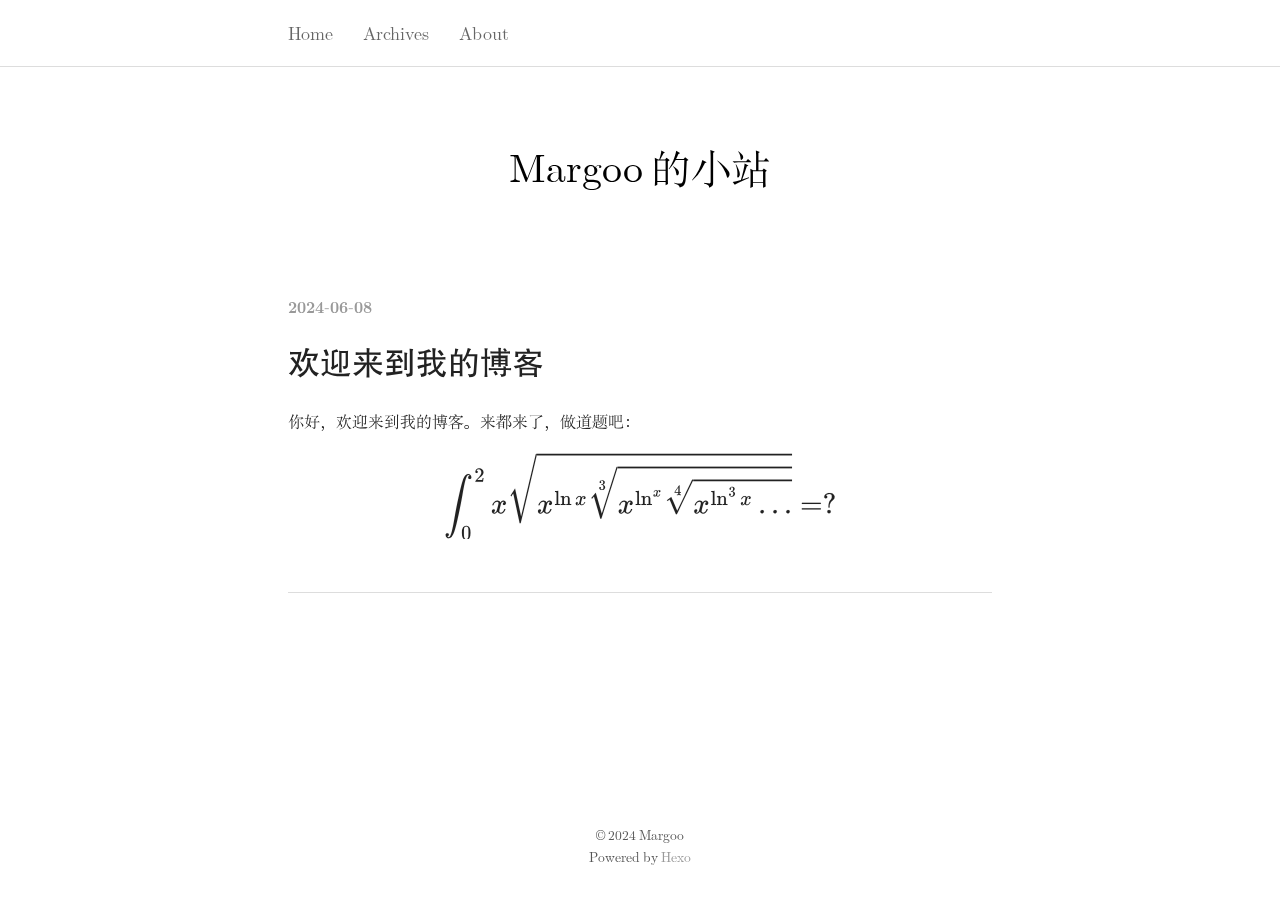
==== index.html @ 5efac4b5 "Site updated: 2024-06-08 19:11:25" ====
<!DOCTYPE html>
<html>
<head>
  <meta charset="utf-8">
  
  
  <title>Margoo 的小站</title>
  <link rel="stylesheet" href="/css/fonts/Chinese-normal-normal.min.css">
  <link rel="stylesheet" href="/css/fonts/ChineseMono-normal-normal.min.css">
  <link rel="stylesheet" href="/css/fonts/Chinese-italic-normal.min.css">
  <link rel="stylesheet" href="/css/fonts/Chinese-normal-bold.min.css">
  <meta name="viewport" content="width=device-width, initial-scale=1">
  
  
  
  <link rel="stylesheet" href="/css/style.css">
  
    <link rel="stylesheet" href="/fancybox/jquery.fancybox-1.3.4.css">
  
  
<meta name="generator" content="Hexo 7.2.0"><style>mjx-container[jax="SVG"] {
  direction: ltr;
}

mjx-container[jax="SVG"] > svg {
  overflow: visible;
}

mjx-container[jax="SVG"][display="true"] {
  display: block;
  text-align: center;
  margin: 1em 0;
}

mjx-container[jax="SVG"][justify="left"] {
  text-align: left;
}

mjx-container[jax="SVG"][justify="right"] {
  text-align: right;
}

g[data-mml-node="merror"] > g {
  fill: red;
  stroke: red;
}

g[data-mml-node="merror"] > rect[data-background] {
  fill: yellow;
  stroke: none;
}

g[data-mml-node="mtable"] > line[data-line] {
  stroke-width: 70px;
  fill: none;
}

g[data-mml-node="mtable"] > rect[data-frame] {
  stroke-width: 70px;
  fill: none;
}

g[data-mml-node="mtable"] > .mjx-dashed {
  stroke-dasharray: 140;
}

g[data-mml-node="mtable"] > .mjx-dotted {
  stroke-linecap: round;
  stroke-dasharray: 0,140;
}

g[data-mml-node="mtable"] > svg {
  overflow: visible;
}

[jax="SVG"] mjx-tool {
  display: inline-block;
  position: relative;
  width: 0;
  height: 0;
}

[jax="SVG"] mjx-tool > mjx-tip {
  position: absolute;
  top: 0;
  left: 0;
}

mjx-tool > mjx-tip {
  display: inline-block;
  padding: .2em;
  border: 1px solid #888;
  font-size: 70%;
  background-color: #F8F8F8;
  color: black;
  box-shadow: 2px 2px 5px #AAAAAA;
}

g[data-mml-node="maction"][data-toggle] {
  cursor: pointer;
}

mjx-status {
  display: block;
  position: fixed;
  left: 1em;
  bottom: 1em;
  min-width: 25%;
  padding: .2em .4em;
  border: 1px solid #888;
  font-size: 90%;
  background-color: #F8F8F8;
  color: black;
}

foreignObject[data-mjx-xml] {
  font-family: initial;
  line-height: normal;
  overflow: visible;
}

.MathJax path {
  stroke-width: 3;
}

mjx-container[display="true"] {
  overflow: auto hidden;
}

mjx-container[display="true"] + br {
  display: none;
}
</style></head>

<body>
  <div id="container">
    <div id="wrap">
      <div id="nav-outer">
  <nav id="main-nav" class="outer">
    <a id="main-nav-toggle" class="nav-icon"></a>
    
      <a class="main-nav-link" href="/">Home</a>
    
      <a class="main-nav-link" href="/archives">Archives</a>
    
      <a class="main-nav-link" href="/about">About</a>
    
    <div class="main-nav-space-between"></div>
    
  </nav>
</div>
<div id="header-title">
  <h1 id="logo-wrap">
    <a href="/" id="logo">Margoo 的小站</a>
  </h1>
  
</div>

      <div id="content" class="outer">
        <section id="main">
  
    <article id="post-hello-world" class="h-entry article article-type-post" itemprop="blogPost" itemscope itemtype="https://schema.org/BlogPosting">
  <div class="article-meta">
    <a href="/2024/06/08/hello-world/" class="article-date">
  <time class="dt-published" datetime="2024-06-08T08:55:31.333Z" itemprop="datePublished">2024-06-08</time>
</a>
    
  </div>
  <div class="article-inner">
    
    
      <header class="article-header">
        
  
    <h1 itemprop="name">
      <a class="p-name article-title" href="/2024/06/08/hello-world/">欢迎来到我的博客</a>
    </h1>
  

      </header>
    
    
    <div class="e-content article-entry" itemprop="articleBody">
      
        <p>你好，欢迎来到我的博客。来都来了，做道题吧：</p>
<p><mjx-container class="MathJax" jax="SVG" display="true"><svg style="vertical-align: -2.063ex;" xmlns="http://www.w3.org/2000/svg" width="30.65ex" height="6.859ex" role="img" focusable="false" viewBox="0 -2119.9 13547.3 3031.8"><g stroke="currentColor" fill="currentColor" stroke-width="0" transform="scale(1,-1)"><g data-mml-node="math"><g data-mml-node="msubsup"><g data-mml-node="mo" transform="translate(0 1)"><path data-c="222B" d="M114 -798Q132 -824 165 -824H167Q195 -824 223 -764T275 -600T320 -391T362 -164Q365 -143 367 -133Q439 292 523 655T645 1127Q651 1145 655 1157T672 1201T699 1257T733 1306T777 1346T828 1360Q884 1360 912 1325T944 1245Q944 1220 932 1205T909 1186T887 1183Q866 1183 849 1198T832 1239Q832 1287 885 1296L882 1300Q879 1303 874 1307T866 1313Q851 1323 833 1323Q819 1323 807 1311T775 1255T736 1139T689 936T633 628Q574 293 510 -5T410 -437T355 -629Q278 -862 165 -862Q125 -862 92 -831T55 -746Q55 -711 74 -698T112 -685Q133 -685 150 -700T167 -741Q167 -789 114 -798Z"></path></g><g data-mml-node="TeXAtom" transform="translate(1046.4,1088.1) scale(0.707)" data-mjx-texclass="ORD"><g data-mml-node="mn"><path data-c="32" d="M109 429Q82 429 66 447T50 491Q50 562 103 614T235 666Q326 666 387 610T449 465Q449 422 429 383T381 315T301 241Q265 210 201 149L142 93L218 92Q375 92 385 97Q392 99 409 186V189H449V186Q448 183 436 95T421 3V0H50V19V31Q50 38 56 46T86 81Q115 113 136 137Q145 147 170 174T204 211T233 244T261 278T284 308T305 340T320 369T333 401T340 431T343 464Q343 527 309 573T212 619Q179 619 154 602T119 569T109 550Q109 549 114 549Q132 549 151 535T170 489Q170 464 154 447T109 429Z"></path></g></g><g data-mml-node="TeXAtom" transform="translate(589,-896.4) scale(0.707)" data-mjx-texclass="ORD"><g data-mml-node="mn"><path data-c="30" d="M96 585Q152 666 249 666Q297 666 345 640T423 548Q460 465 460 320Q460 165 417 83Q397 41 362 16T301 -15T250 -22Q224 -22 198 -16T137 16T82 83Q39 165 39 320Q39 494 96 585ZM321 597Q291 629 250 629Q208 629 178 597Q153 571 145 525T137 333Q137 175 145 125T181 46Q209 16 250 16Q290 16 318 46Q347 76 354 130T362 333Q362 478 354 524T321 597Z"></path></g></g></g><g data-mml-node="mi" transform="translate(1616.6,0)"><path data-c="1D465" d="M52 289Q59 331 106 386T222 442Q257 442 286 424T329 379Q371 442 430 442Q467 442 494 420T522 361Q522 332 508 314T481 292T458 288Q439 288 427 299T415 328Q415 374 465 391Q454 404 425 404Q412 404 406 402Q368 386 350 336Q290 115 290 78Q290 50 306 38T341 26Q378 26 414 59T463 140Q466 150 469 151T485 153H489Q504 153 504 145Q504 144 502 134Q486 77 440 33T333 -11Q263 -11 227 52Q186 -10 133 -10H127Q78 -10 57 16T35 71Q35 103 54 123T99 143Q142 143 142 101Q142 81 130 66T107 46T94 41L91 40Q91 39 97 36T113 29T132 26Q168 26 194 71Q203 87 217 139T245 247T261 313Q266 340 266 352Q266 380 251 392T217 404Q177 404 142 372T93 290Q91 281 88 280T72 278H58Q52 284 52 289Z"></path></g><g data-mml-node="msqrt" transform="translate(2188.6,0)"><g transform="translate(1020,0)"><g data-mml-node="msup"><g data-mml-node="mi"><path data-c="1D465" d="M52 289Q59 331 106 386T222 442Q257 442 286 424T329 379Q371 442 430 442Q467 442 494 420T522 361Q522 332 508 314T481 292T458 288Q439 288 427 299T415 328Q415 374 465 391Q454 404 425 404Q412 404 406 402Q368 386 350 336Q290 115 290 78Q290 50 306 38T341 26Q378 26 414 59T463 140Q466 150 469 151T485 153H489Q504 153 504 145Q504 144 502 134Q486 77 440 33T333 -11Q263 -11 227 52Q186 -10 133 -10H127Q78 -10 57 16T35 71Q35 103 54 123T99 143Q142 143 142 101Q142 81 130 66T107 46T94 41L91 40Q91 39 97 36T113 29T132 26Q168 26 194 71Q203 87 217 139T245 247T261 313Q266 340 266 352Q266 380 251 392T217 404Q177 404 142 372T93 290Q91 281 88 280T72 278H58Q52 284 52 289Z"></path></g><g data-mml-node="TeXAtom" transform="translate(605,289) scale(0.707)" data-mjx-texclass="ORD"><g data-mml-node="mi"><path data-c="6C" d="M42 46H56Q95 46 103 60V68Q103 77 103 91T103 124T104 167T104 217T104 272T104 329Q104 366 104 407T104 482T104 542T103 586T103 603Q100 622 89 628T44 637H26V660Q26 683 28 683L38 684Q48 685 67 686T104 688Q121 689 141 690T171 693T182 694H185V379Q185 62 186 60Q190 52 198 49Q219 46 247 46H263V0H255L232 1Q209 2 183 2T145 3T107 3T57 1L34 0H26V46H42Z"></path><path data-c="6E" d="M41 46H55Q94 46 102 60V68Q102 77 102 91T102 122T103 161T103 203Q103 234 103 269T102 328V351Q99 370 88 376T43 385H25V408Q25 431 27 431L37 432Q47 433 65 434T102 436Q119 437 138 438T167 441T178 442H181V402Q181 364 182 364T187 369T199 384T218 402T247 421T285 437Q305 442 336 442Q450 438 463 329Q464 322 464 190V104Q464 66 466 59T477 49Q498 46 526 46H542V0H534L510 1Q487 2 460 2T422 3Q319 3 310 0H302V46H318Q379 46 379 62Q380 64 380 200Q379 335 378 343Q372 371 358 385T334 402T308 404Q263 404 229 370Q202 343 195 315T187 232V168V108Q187 78 188 68T191 55T200 49Q221 46 249 46H265V0H257L234 1Q210 2 183 2T145 3Q42 3 33 0H25V46H41Z" transform="translate(278,0)"></path></g><g data-mml-node="mo" transform="translate(834,0)"><path data-c="2061" d=""></path></g><g data-mml-node="mi" transform="translate(1000.7,0)"><path data-c="1D465" d="M52 289Q59 331 106 386T222 442Q257 442 286 424T329 379Q371 442 430 442Q467 442 494 420T522 361Q522 332 508 314T481 292T458 288Q439 288 427 299T415 328Q415 374 465 391Q454 404 425 404Q412 404 406 402Q368 386 350 336Q290 115 290 78Q290 50 306 38T341 26Q378 26 414 59T463 140Q466 150 469 151T485 153H489Q504 153 504 145Q504 144 502 134Q486 77 440 33T333 -11Q263 -11 227 52Q186 -10 133 -10H127Q78 -10 57 16T35 71Q35 103 54 123T99 143Q142 143 142 101Q142 81 130 66T107 46T94 41L91 40Q91 39 97 36T113 29T132 26Q168 26 194 71Q203 87 217 139T245 247T261 313Q266 340 266 352Q266 380 251 392T217 404Q177 404 142 372T93 290Q91 281 88 280T72 278H58Q52 284 52 289Z"></path></g></g></g><g data-mml-node="mroot" transform="translate(1767,0)"><g><g data-mml-node="mrow" transform="translate(1020,0)"><g data-mml-node="msup"><g data-mml-node="mi"><path data-c="1D465" d="M52 289Q59 331 106 386T222 442Q257 442 286 424T329 379Q371 442 430 442Q467 442 494 420T522 361Q522 332 508 314T481 292T458 288Q439 288 427 299T415 328Q415 374 465 391Q454 404 425 404Q412 404 406 402Q368 386 350 336Q290 115 290 78Q290 50 306 38T341 26Q378 26 414 59T463 140Q466 150 469 151T485 153H489Q504 153 504 145Q504 144 502 134Q486 77 440 33T333 -11Q263 -11 227 52Q186 -10 133 -10H127Q78 -10 57 16T35 71Q35 103 54 123T99 143Q142 143 142 101Q142 81 130 66T107 46T94 41L91 40Q91 39 97 36T113 29T132 26Q168 26 194 71Q203 87 217 139T245 247T261 313Q266 340 266 352Q266 380 251 392T217 404Q177 404 142 372T93 290Q91 281 88 280T72 278H58Q52 284 52 289Z"></path></g><g data-mml-node="TeXAtom" transform="translate(605,289) scale(0.707)" data-mjx-texclass="ORD"><g data-mml-node="msup"><g data-mml-node="mi"><path data-c="6C" d="M42 46H56Q95 46 103 60V68Q103 77 103 91T103 124T104 167T104 217T104 272T104 329Q104 366 104 407T104 482T104 542T103 586T103 603Q100 622 89 628T44 637H26V660Q26 683 28 683L38 684Q48 685 67 686T104 688Q121 689 141 690T171 693T182 694H185V379Q185 62 186 60Q190 52 198 49Q219 46 247 46H263V0H255L232 1Q209 2 183 2T145 3T107 3T57 1L34 0H26V46H42Z"></path><path data-c="6E" d="M41 46H55Q94 46 102 60V68Q102 77 102 91T102 122T103 161T103 203Q103 234 103 269T102 328V351Q99 370 88 376T43 385H25V408Q25 431 27 431L37 432Q47 433 65 434T102 436Q119 437 138 438T167 441T178 442H181V402Q181 364 182 364T187 369T199 384T218 402T247 421T285 437Q305 442 336 442Q450 438 463 329Q464 322 464 190V104Q464 66 466 59T477 49Q498 46 526 46H542V0H534L510 1Q487 2 460 2T422 3Q319 3 310 0H302V46H318Q379 46 379 62Q380 64 380 200Q379 335 378 343Q372 371 358 385T334 402T308 404Q263 404 229 370Q202 343 195 315T187 232V168V108Q187 78 188 68T191 55T200 49Q221 46 249 46H265V0H257L234 1Q210 2 183 2T145 3Q42 3 33 0H25V46H41Z" transform="translate(278,0)"></path></g><g data-mml-node="mi" transform="translate(867,421.1) scale(0.707)"><path data-c="1D465" d="M52 289Q59 331 106 386T222 442Q257 442 286 424T329 379Q371 442 430 442Q467 442 494 420T522 361Q522 332 508 314T481 292T458 288Q439 288 427 299T415 328Q415 374 465 391Q454 404 425 404Q412 404 406 402Q368 386 350 336Q290 115 290 78Q290 50 306 38T341 26Q378 26 414 59T463 140Q466 150 469 151T485 153H489Q504 153 504 145Q504 144 502 134Q486 77 440 33T333 -11Q263 -11 227 52Q186 -10 133 -10H127Q78 -10 57 16T35 71Q35 103 54 123T99 143Q142 143 142 101Q142 81 130 66T107 46T94 41L91 40Q91 39 97 36T113 29T132 26Q168 26 194 71Q203 87 217 139T245 247T261 313Q266 340 266 352Q266 380 251 392T217 404Q177 404 142 372T93 290Q91 281 88 280T72 278H58Q52 284 52 289Z"></path></g></g></g></g><g data-mml-node="mroot" transform="translate(1589.4,0)"><g><g data-mml-node="mrow" transform="translate(1020,0)"><g data-mml-node="msup"><g data-mml-node="mi"><path data-c="1D465" d="M52 289Q59 331 106 386T222 442Q257 442 286 424T329 379Q371 442 430 442Q467 442 494 420T522 361Q522 332 508 314T481 292T458 288Q439 288 427 299T415 328Q415 374 465 391Q454 404 425 404Q412 404 406 402Q368 386 350 336Q290 115 290 78Q290 50 306 38T341 26Q378 26 414 59T463 140Q466 150 469 151T485 153H489Q504 153 504 145Q504 144 502 134Q486 77 440 33T333 -11Q263 -11 227 52Q186 -10 133 -10H127Q78 -10 57 16T35 71Q35 103 54 123T99 143Q142 143 142 101Q142 81 130 66T107 46T94 41L91 40Q91 39 97 36T113 29T132 26Q168 26 194 71Q203 87 217 139T245 247T261 313Q266 340 266 352Q266 380 251 392T217 404Q177 404 142 372T93 290Q91 281 88 280T72 278H58Q52 284 52 289Z"></path></g><g data-mml-node="TeXAtom" transform="translate(605,289) scale(0.707)" data-mjx-texclass="ORD"><g data-mml-node="msup"><g data-mml-node="mi"><path data-c="6C" d="M42 46H56Q95 46 103 60V68Q103 77 103 91T103 124T104 167T104 217T104 272T104 329Q104 366 104 407T104 482T104 542T103 586T103 603Q100 622 89 628T44 637H26V660Q26 683 28 683L38 684Q48 685 67 686T104 688Q121 689 141 690T171 693T182 694H185V379Q185 62 186 60Q190 52 198 49Q219 46 247 46H263V0H255L232 1Q209 2 183 2T145 3T107 3T57 1L34 0H26V46H42Z"></path><path data-c="6E" d="M41 46H55Q94 46 102 60V68Q102 77 102 91T102 122T103 161T103 203Q103 234 103 269T102 328V351Q99 370 88 376T43 385H25V408Q25 431 27 431L37 432Q47 433 65 434T102 436Q119 437 138 438T167 441T178 442H181V402Q181 364 182 364T187 369T199 384T218 402T247 421T285 437Q305 442 336 442Q450 438 463 329Q464 322 464 190V104Q464 66 466 59T477 49Q498 46 526 46H542V0H534L510 1Q487 2 460 2T422 3Q319 3 310 0H302V46H318Q379 46 379 62Q380 64 380 200Q379 335 378 343Q372 371 358 385T334 402T308 404Q263 404 229 370Q202 343 195 315T187 232V168V108Q187 78 188 68T191 55T200 49Q221 46 249 46H265V0H257L234 1Q210 2 183 2T145 3Q42 3 33 0H25V46H41Z" transform="translate(278,0)"></path></g><g data-mml-node="mn" transform="translate(867,421.1) scale(0.707)"><path data-c="33" d="M127 463Q100 463 85 480T69 524Q69 579 117 622T233 665Q268 665 277 664Q351 652 390 611T430 522Q430 470 396 421T302 350L299 348Q299 347 308 345T337 336T375 315Q457 262 457 175Q457 96 395 37T238 -22Q158 -22 100 21T42 130Q42 158 60 175T105 193Q133 193 151 175T169 130Q169 119 166 110T159 94T148 82T136 74T126 70T118 67L114 66Q165 21 238 21Q293 21 321 74Q338 107 338 175V195Q338 290 274 322Q259 328 213 329L171 330L168 332Q166 335 166 348Q166 366 174 366Q202 366 232 371Q266 376 294 413T322 525V533Q322 590 287 612Q265 626 240 626Q208 626 181 615T143 592T132 580H135Q138 579 143 578T153 573T165 566T175 555T183 540T186 520Q186 498 172 481T127 463Z"></path></g></g><g data-mml-node="mo" transform="translate(1270.6,0)"><path data-c="2061" d=""></path></g><g data-mml-node="mi" transform="translate(1437.2,0)"><path data-c="1D465" d="M52 289Q59 331 106 386T222 442Q257 442 286 424T329 379Q371 442 430 442Q467 442 494 420T522 361Q522 332 508 314T481 292T458 288Q439 288 427 299T415 328Q415 374 465 391Q454 404 425 404Q412 404 406 402Q368 386 350 336Q290 115 290 78Q290 50 306 38T341 26Q378 26 414 59T463 140Q466 150 469 151T485 153H489Q504 153 504 145Q504 144 502 134Q486 77 440 33T333 -11Q263 -11 227 52Q186 -10 133 -10H127Q78 -10 57 16T35 71Q35 103 54 123T99 143Q142 143 142 101Q142 81 130 66T107 46T94 41L91 40Q91 39 97 36T113 29T132 26Q168 26 194 71Q203 87 217 139T245 247T261 313Q266 340 266 352Q266 380 251 392T217 404Q177 404 142 372T93 290Q91 281 88 280T72 278H58Q52 284 52 289Z"></path></g></g></g><g data-mml-node="mo" transform="translate(2242.4,0)"><path data-c="2026" d="M78 60Q78 84 95 102T138 120Q162 120 180 104T199 61Q199 36 182 18T139 0T96 17T78 60ZM525 60Q525 84 542 102T585 120Q609 120 627 104T646 61Q646 36 629 18T586 0T543 17T525 60ZM972 60Q972 84 989 102T1032 120Q1056 120 1074 104T1093 61Q1093 36 1076 18T1033 0T990 17T972 60Z"></path></g></g></g><g data-mml-node="mn" transform="translate(362,629.4) scale(0.5)"><path data-c="34" d="M462 0Q444 3 333 3Q217 3 199 0H190V46H221Q241 46 248 46T265 48T279 53T286 61Q287 63 287 115V165H28V211L179 442Q332 674 334 675Q336 677 355 677H373L379 671V211H471V165H379V114Q379 73 379 66T385 54Q393 47 442 46H471V0H462ZM293 211V545L74 212L183 211H293Z"></path></g><g data-mml-node="mo" transform="translate(0,319.4)"><path data-c="221A" d="M263 249Q264 249 315 130T417 -108T470 -228L725 302Q981 837 982 839Q989 850 1001 850Q1008 850 1013 844T1020 832V826L741 243Q645 43 540 -176Q479 -303 469 -324T453 -348Q449 -350 436 -350L424 -349L315 -96Q206 156 205 156L171 130Q138 104 137 104L111 130L263 249Z"></path></g><rect width="3414.4" height="60" x="1020" y="1109.4"></rect></g></g></g><g data-mml-node="mn" transform="translate(362,815.6) scale(0.5)"><path data-c="33" d="M127 463Q100 463 85 480T69 524Q69 579 117 622T233 665Q268 665 277 664Q351 652 390 611T430 522Q430 470 396 421T302 350L299 348Q299 347 308 345T337 336T375 315Q457 262 457 175Q457 96 395 37T238 -22Q158 -22 100 21T42 130Q42 158 60 175T105 193Q133 193 151 175T169 130Q169 119 166 110T159 94T148 82T136 74T126 70T118 67L114 66Q165 21 238 21Q293 21 321 74Q338 107 338 175V195Q338 290 274 322Q259 328 213 329L171 330L168 332Q166 335 166 348Q166 366 174 366Q202 366 232 371Q266 376 294 413T322 525V533Q322 590 287 612Q265 626 240 626Q208 626 181 615T143 592T132 580H135Q138 579 143 578T153 573T165 566T175 555T183 540T186 520Q186 498 172 481T127 463Z"></path></g><g data-mml-node="mo" transform="translate(0,464.6)"><path data-c="221A" d="M1001 1150Q1017 1150 1020 1132Q1020 1127 741 244L460 -643Q453 -650 436 -650H424Q423 -647 423 -645T421 -640T419 -631T415 -617T408 -594T399 -560T385 -512T367 -448T343 -364T312 -259L203 119L138 41L111 67L212 188L264 248L472 -474L983 1140Q988 1150 1001 1150Z"></path></g><rect width="6023.8" height="60" x="1020" y="1554.6"></rect></g></g><g data-mml-node="mo" transform="translate(0,609.9)"><path data-c="221A" d="M424 -948Q422 -947 313 -434T202 80L170 31Q165 24 157 10Q137 -21 137 -21Q131 -16 124 -8L111 5L264 248L473 -720Q473 -717 727 359T983 1440Q989 1450 1001 1450Q1007 1450 1013 1445T1020 1433Q1020 1425 742 244T460 -941Q458 -950 439 -950H436Q424 -950 424 -948Z"></path></g><rect width="8810.9" height="60" x="1020" y="1999.9"></rect></g><g data-mml-node="mo" transform="translate(12297.3,0)"><path data-c="3D" d="M56 347Q56 360 70 367H707Q722 359 722 347Q722 336 708 328L390 327H72Q56 332 56 347ZM56 153Q56 168 72 173H708Q722 163 722 153Q722 140 707 133H70Q56 140 56 153Z"></path></g><g data-mml-node="mo" transform="translate(13075.3,0)"><path data-c="3F" d="M226 668Q190 668 162 656T124 632L114 621Q116 621 119 620T130 616T145 607T157 591T162 567Q162 544 147 529T109 514T71 528T55 566Q55 625 100 661T199 704Q201 704 210 704T224 705H228Q281 705 320 692T378 656T407 612T416 567Q416 503 361 462Q267 395 247 303Q242 279 242 241V224Q242 205 239 202T222 198T205 201T202 218V249Q204 320 220 371T255 445T292 491T315 537Q317 546 317 574V587Q317 604 315 615T304 640T277 661T226 668ZM162 61Q162 89 180 105T224 121Q247 119 264 104T281 61Q281 31 264 16T222 1Q197 1 180 16T162 61Z"></path></g></g></g></svg></mjx-container></p>

      
    </div>
    <footer class="article-footer">
      
      
      
    </footer>
  </div>
  
</article>



  


</section>
        
      </div>
      <footer id="footer">
  
  <div class="outer">
    <div id="footer-info" class="inner">
      
      &copy; 2024 Margoo<br>
      Powered by <a href="https://hexo.io/" target="_blank">Hexo</a><br>
      
    </div>
  </div>
</footer>

    </div>
    <nav id="mobile-nav">
  
    <a href="/" class="mobile-nav-link">Home</a>
  
    <a href="/archives" class="mobile-nav-link">Archives</a>
  
    <a href="/about" class="mobile-nav-link">About</a>
  
</nav>
    

<script src="/js/clipboard.min.js"></script>
<script src="/js/jquery-1.4.3.min.js"></script>

<script src="/fancybox/jquery.fancybox-1.3.4.pack.js"></script>


<script src="/js/script.js"></script>






<script>
  MathJax = {
    options: {
      enableMenu: false
    },
    tex: {
      inlineMath: [['$', '$'], ['\\(', '\\)']],
      displayMath: [['$$', '$$'], ['\\[', '\\]']],
    }
  };
</script>
<!-- <script type="text/x-mathjax-config">
  MathJax.Hub.Config({
    tex2jax: {inlineMath: [['$','$'], ['\\(','\\)']]},
    CommonHTML: {
      linebreaks: false
    }
  });
  </script> -->
<script type="text/javascript" id="MathJax-script" async
  src="/mathjax/tex-chtml.js">
</script>
<!-- <script type="text/javascript"
   src="https://cdnjs.cloudflare.com/ajax/libs/mathjax/2.7.7/MathJax.js?config=TeX-AMS_CHTML">
</script> -->

  </div>
</body>
</html>
---- css/fonts/Chinese-normal-normal.min.css ----
/*[5]*/@font-face{font-family:Chinese;font-style:normal;font-weight:normal;src: url('Chinese-normal-normal.14d9da74.5.woff2') format('woff2');unicode-range:U+ff03-ff04,U+ff07,U+ff0a,U+ff17-ff19,U+ff1c-ff1d,U+ff20-ff3a,U+ff3c,U+ff3e-ff5b,U+ff5d,U+ffe0-ffe4;}
/*[6]*/@font-face{font-family:Chinese;font-style:normal;font-weight:normal;src: url('Chinese-normal-normal.14d9da74.6.woff2') format('woff2');unicode-range:U+f92c,U+f979,U+fa11,U+fe30-fe31,U+fe33-fe44,U+fe49-fe52,U+fe54-fe57,U+fe59-fe66,U+fe68-fe6b;}
/*[21]*/@font-face{font-family:Chinese;font-style:normal;font-weight:normal;src: url('Chinese-normal-normal.14d9da74.21.woff2') format('woff2');unicode-range:U+9f3d-9f3e,U+9f41,U+9f4a-9f4b,U+9f51-9f52,U+9f61-9f63,U+9f66-9f67,U+9f80-9f81,U+9f83,U+9f85-9f8d,U+9f90-9f91,U+9f94-9f96,U+9f98,U+9f9b-9f9c,U+9f9e,U+9fa0,U+9fa2;}
/*[22]*/@font-face{font-family:Chinese;font-style:normal;font-weight:normal;src: url('Chinese-normal-normal.14d9da74.22.woff2') format('woff2');unicode-range:U+9dfa,U+9e0a,U+9e11,U+9e1a,U+9e1e,U+9e20,U+9e22,U+9e28-9e2c,U+9e2e-9e33,U+9e35-9e3b,U+9e3e,U+9e40-9e44,U+9e46-9e4e,U+9e51,U+9e53,U+9e55-9e58,U+9e5a-9e5c,U+9e5e-9e63,U+9e66-9e6e,U+9e71,U+9e73,U+9e75,U+9e78-9e79,U+9e7c-9e7e,U+9e82,U+9e86-9e88,U+9e8b-9e8c,U+9e90-9e91,U+9e93,U+9e95,U+9e97,U+9e9d,U+9ea4-9ea5,U+9ea9-9eaa,U+9eb4-9eb5,U+9eb8-9eba,U+9ebc-9ebf,U+9ec3,U+9ec9,U+9ecd,U+9ed0,U+9ed2-9ed3,U+9ed5-9ed6,U+9ed9,U+9edc-9edd,U+9edf-9ee0,U+9ee2,U+9ee5,U+9ee7-9eea,U+9eef,U+9ef1,U+9ef3-9ef4,U+9ef6,U+9ef9,U+9efb-9efc,U+9efe,U+9f0b,U+9f0d,U+9f10,U+9f14,U+9f17,U+9f19,U+9f22,U+9f29,U+9f2c,U+9f2f,U+9f31,U+9f37,U+9f39;}
/*[23]*/@font-face{font-family:Chinese;font-style:normal;font-weight:normal;src: url('Chinese-normal-normal.14d9da74.23.woff2') format('woff2');unicode-range:U+9c3b,U+9c40,U+9c47-9c49,U+9c53,U+9c57,U+9c64,U+9c72,U+9c77-9c78,U+9c7b,U+9c7f-9c80,U+9c82-9c83,U+9c85-9c8c,U+9c8e-9c92,U+9c94-9c9b,U+9c9e-9ca3,U+9ca5-9ca7,U+9ca9,U+9cab,U+9cad-9cae,U+9cb1-9cb7,U+9cb9-9cbd,U+9cbf-9cc0,U+9cc3,U+9cc5-9cc7,U+9cc9-9cd1,U+9cd3-9cda,U+9cdc-9cdd,U+9cdf,U+9ce1-9ce3,U+9ce5,U+9ce9,U+9cee-9cef,U+9cf3-9cf4,U+9cf6,U+9cfc-9cfd,U+9d02,U+9d08-9d09,U+9d12,U+9d1b,U+9d1e,U+9d26,U+9d28,U+9d37,U+9d3b,U+9d3f,U+9d51,U+9d59,U+9d5c-9d5d,U+9d5f-9d61,U+9d6c,U+9d70,U+9d72,U+9d7a,U+9d7e,U+9d84,U+9d89,U+9d8f,U+9d92,U+9daf,U+9db4,U+9db8,U+9dbc,U+9dc4,U+9dc7,U+9dc9,U+9dd7,U+9ddf,U+9df2,U+9df9;}
/*[24]*/@font-face{font-family:Chinese;font-style:normal;font-weight:normal;src: url('Chinese-normal-normal.14d9da74.24.woff2') format('woff2');unicode-range:U+9a5f,U+9a62,U+9a65,U+9a69,U+9a6b,U+9a6e,U+9a75,U+9a77-9a7a,U+9a7d,U+9a80,U+9a83,U+9a85,U+9a87-9a8a,U+9a8d-9a8e,U+9a90,U+9a92-9a93,U+9a95-9a96,U+9a98-9a99,U+9a9b-9aa2,U+9aa5,U+9aa7,U+9aaf-9ab1,U+9ab5-9ab6,U+9ab9-9aba,U+9abc,U+9ac0-9ac4,U+9ac8,U+9acb-9acc,U+9ace-9acf,U+9ad1-9ad2,U+9ad9,U+9adf,U+9ae1,U+9ae3,U+9aea-9aeb,U+9aed-9aef,U+9af4,U+9af9,U+9afb,U+9b03-9b04,U+9b06,U+9b08,U+9b0d,U+9b0f-9b10,U+9b13,U+9b18,U+9b1a,U+9b1f,U+9b22-9b23,U+9b25,U+9b27-9b28,U+9b2a,U+9b2f,U+9b31-9b32,U+9b3b,U+9b43,U+9b46-9b49,U+9b4d-9b4e,U+9b51,U+9b56,U+9b58,U+9b5a,U+9b5c,U+9b5f,U+9b61-9b62,U+9b6f,U+9b77,U+9b80,U+9b88,U+9b8b,U+9b8e,U+9b91,U+9b9f-9ba0,U+9ba8,U+9baa-9bab,U+9bad-9bae,U+9bb0-9bb1,U+9bb8,U+9bc9-9bca,U+9bd3,U+9bd6,U+9bdb,U+9be8,U+9bf0-9bf1,U+9c02,U+9c10,U+9c15,U+9c24,U+9c2d,U+9c32,U+9c39;}
/*[25]*/@font-face{font-family:Chinese;font-style:normal;font-weight:normal;src: url('Chinese-normal-normal.14d9da74.25.woff2') format('woff2');unicode-range:U+98c8,U+98cf-98d6,U+98da-98db,U+98dd,U+98e1-98e2,U+98e7-98ea,U+98ec,U+98ee-98ef,U+98f2,U+98f4,U+98fc-98fe,U+9903,U+9905,U+9908,U+990a,U+990c-990d,U+9913-9914,U+9918,U+991a-991b,U+991e,U+9921,U+9928,U+992c,U+992e,U+9935,U+9938-9939,U+993d-993e,U+9945,U+994b-994c,U+9951-9952,U+9954-9955,U+9957,U+995e,U+9963,U+9966-9969,U+996b-996c,U+996f,U+9974-9975,U+9977-9979,U+997d-997e,U+9980-9981,U+9983-9984,U+9987,U+998a-998b,U+998d-9991,U+9993-9995,U+9997-9998,U+99a5,U+99ab-99ae,U+99b1,U+99b3-99b4,U+99bc,U+99bf,U+99c1,U+99c3-99c6,U+99cc,U+99d0,U+99d2,U+99d5,U+99db,U+99dd,U+99e1,U+99ed,U+99f1,U+99ff,U+9a01,U+9a03-9a04,U+9a0e-9a0f,U+9a11-9a13,U+9a19,U+9a1b,U+9a28,U+9a2b,U+9a30,U+9a32,U+9a37,U+9a40,U+9a45,U+9a4a,U+9a4d-9a4e,U+9a52,U+9a55,U+9a57,U+9a5a-9a5b;}
/*[26]*/@font-face{font-family:Chinese;font-style:normal;font-weight:normal;src: url('Chinese-normal-normal.14d9da74.26.woff2') format('woff2');unicode-range:U+972a,U+972d,U+9730,U+973d,U+9742,U+9744,U+9748-9749,U+9750-9751,U+975a-975c,U+9763,U+9765-9766,U+976c-976d,U+9773,U+9776,U+977a,U+977c,U+9784-9785,U+978e-978f,U+9791-9792,U+9794-9795,U+9798,U+979a,U+979e,U+97a3,U+97a5-97a6,U+97a8,U+97ab-97ac,U+97ae-97af,U+97b2,U+97b4,U+97c6,U+97cb-97cc,U+97d3,U+97d8,U+97dc,U+97e1,U+97ea-97eb,U+97ee,U+97fb,U+97fe-97ff,U+9801-9803,U+9805-9806,U+9808,U+980c,U+9810-9814,U+9817-9818,U+981e,U+9820-9821,U+9824,U+9828,U+982b-982d,U+9830,U+9834,U+9838-9839,U+983c,U+9846,U+984d-984f,U+9851-9852,U+9854-9855,U+9857-9858,U+985a-985b,U+9862-9863,U+9865,U+9867,U+986b,U+986f-9871,U+9877-9878,U+987c,U+9880,U+9883,U+9885,U+9889,U+988b-988f,U+9893-9895,U+9899-989b,U+989e-989f,U+98a1-98a2,U+98a5-98a7,U+98a9,U+98af,U+98b1,U+98b6,U+98ba,U+98be,U+98c3-98c4,U+98c6-98c7;}
/*[27]*/@font-face{font-family:Chinese;font-style:normal;font-weight:normal;src: url('Chinese-normal-normal.14d9da74.27.woff2') format('woff2');unicode-range:U+95b9-95ca,U+95cc-95cd,U+95d4-95d6,U+95d8,U+95e1-95e2,U+95e9,U+95f0-95f1,U+95f3,U+95f6,U+95fc,U+95fe-95ff,U+9602-9604,U+9606-960d,U+960f,U+9611-9613,U+9615-9617,U+9619-961b,U+961d,U+9621,U+9628,U+962f,U+963c-963e,U+9641-9642,U+9649,U+9654,U+965b-965f,U+9661,U+9663,U+9665,U+9667-9668,U+966c,U+9670,U+9672-9674,U+9678,U+967a,U+967d,U+9682,U+9685,U+9688,U+968a,U+968d-968e,U+9695,U+9697-9698,U+969e,U+96a0,U+96a3-96a4,U+96a8,U+96aa,U+96b0-96b1,U+96b3-96b4,U+96b7-96b9,U+96bb-96bd,U+96c9,U+96cb,U+96ce,U+96d1-96d2,U+96d6,U+96d9,U+96db-96dc,U+96de,U+96e0,U+96e3,U+96e9,U+96eb,U+96f0-96f2,U+96f9,U+96ff,U+9701-9702,U+9705,U+9708,U+970a,U+970e-970f,U+9711,U+9719,U+9727;}
/*[28]*/@font-face{font-family:Chinese;font-style:normal;font-weight:normal;src: url('Chinese-normal-normal.14d9da74.28.woff2') format('woff2');unicode-range:U+94e7-94ec,U+94ee-94f1,U+94f3,U+94f5,U+94f7,U+94f9,U+94fb-94fd,U+94ff,U+9503-9504,U+9506-9507,U+9509-950a,U+950d-950f,U+9511-9518,U+951a-9520,U+9522,U+9528-952d,U+9530-953a,U+953c-953f,U+9543-9546,U+9548-9550,U+9552-9555,U+9557-955b,U+955d-9568,U+956a-956d,U+9570-9574,U+9583,U+9586,U+9589,U+958e-958f,U+9591-9592,U+9594,U+9598-9599,U+959e-95a0,U+95a2-95a6,U+95a8-95b2,U+95b4,U+95b8;}
/*[29]*/@font-face{font-family:Chinese;font-style:normal;font-weight:normal;src: url('Chinese-normal-normal.14d9da74.29.woff2') format('woff2');unicode-range:U+9410-941a,U+941c-942b,U+942d-942e,U+9432-9433,U+9435,U+9438,U+943a,U+943e,U+9444,U+944a,U+9451-9452,U+945a,U+9462-9463,U+9465,U+9470-9487,U+948a-9492,U+9494-9498,U+949a,U+949c-949d,U+94a1,U+94a3-94a4,U+94a8,U+94aa-94ad,U+94af,U+94b2,U+94b4-94ba,U+94bc-94c0,U+94c4,U+94c6-94db,U+94de-94e6;}
/*[30]*/@font-face{font-family:Chinese;font-style:normal;font-weight:normal;src: url('Chinese-normal-normal.14d9da74.30.woff2') format('woff2');unicode-range:U+92b7,U+92b9,U+92c1,U+92c5-92c6,U+92c8,U+92cc,U+92d0,U+92d2,U+92e4,U+92ea,U+92ec-92ed,U+92f0,U+92f3,U+92f8,U+92fc,U+9304,U+9306,U+9310,U+9312,U+9315,U+9318,U+931a,U+931e,U+9320-9322,U+9324,U+9326-9329,U+932b-932c,U+932f,U+9331-9332,U+9335-9336,U+933e,U+9340-9341,U+934a-9360,U+9362-9363,U+9365-936b,U+936e,U+9375,U+937e,U+9382,U+938a,U+938c,U+938f,U+9393-9394,U+9396-9397,U+939a,U+93a2,U+93a7,U+93ac-93cd,U+93d0-93d1,U+93d6-93d8,U+93de-93df,U+93e1-93e2,U+93e4,U+93f8,U+93fb,U+93fd,U+940e-940f;}
/*[31]*/@font-face{font-family:Chinese;font-style:normal;font-weight:normal;src: url('Chinese-normal-normal.14d9da74.31.woff2') format('woff2');unicode-range:U+914c,U+914e-9150,U+9154,U+9157,U+915a,U+915d-915e,U+9161-9164,U+9169,U+9170,U+9172,U+9174,U+9179-917a,U+917d-917e,U+9182-9183,U+9185,U+918c-918d,U+9190-9191,U+919a,U+919c,U+91a1-91a4,U+91a8,U+91aa-91af,U+91b4-91b5,U+91b8,U+91ba,U+91be,U+91c0-91c1,U+91c6,U+91c8,U+91cb,U+91d0,U+91d2,U+91d7-91d8,U+91dd,U+91e3,U+91e6-91e7,U+91ed,U+91f0,U+91f5,U+91f9,U+9200,U+9205,U+9207-920a,U+920d-920e,U+9210,U+9214-9215,U+921c,U+921e,U+9221,U+9223-9227,U+9229-922a,U+922d,U+9234-9235,U+9237,U+9239-923a,U+923c-9240,U+9244-9246,U+9249,U+924e-924f,U+9251,U+9253,U+9257,U+925b,U+925e,U+9262,U+9264-9266,U+9268,U+926c,U+926f,U+9271,U+927b,U+927e,U+9280,U+9283,U+9285-928a,U+928e,U+9291,U+9293,U+9296,U+9298,U+929c-929d,U+92a8,U+92ab-92ae,U+92b3,U+92b6;}
/*[32]*/@font-face{font-family:Chinese;font-style:normal;font-weight:normal;src: url('Chinese-normal-normal.14d9da74.32.woff2') format('woff2');unicode-range:U+8fe2-8fe5,U+8fe8-8fe9,U+8fee,U+8ff3-8ff4,U+8ff8,U+8ffa,U+9004,U+900b,U+9011,U+9015-9016,U+901e,U+9021,U+9026,U+902d,U+902f,U+9031,U+9035-9036,U+9039-903a,U+9041,U+9044-9046,U+904a,U+904f-9052,U+9054-9055,U+9058-9059,U+905b-905e,U+9060-9062,U+9068-9069,U+906f,U+9072,U+9074,U+9076-907a,U+907c-907d,U+9081,U+9083,U+9085,U+9087-908b,U+908f,U+9095,U+9097,U+9099-909b,U+909d,U+90a0-90a1,U+90a8-90a9,U+90ac,U+90b0,U+90b2-90b4,U+90b6,U+90b8,U+90ba,U+90bd-90be,U+90c3-90c5,U+90c7-90c8,U+90cf-90d0,U+90d3,U+90d5,U+90d7,U+90da-90dc,U+90de,U+90e2,U+90e4,U+90e6-90e7,U+90ea-90eb,U+90ef,U+90f4-90f5,U+90f7,U+90fe-9100,U+9104,U+9109,U+910c,U+9112,U+9114-9115,U+9118,U+911c,U+911e,U+9120,U+9122-9123,U+9127,U+912d,U+912f-9132,U+9139-913a,U+9143,U+9146,U+9149-914a;}
/*[33]*/@font-face{font-family:Chinese;font-style:normal;font-weight:normal;src: url('Chinese-normal-normal.14d9da74.33.woff2') format('woff2');unicode-range:U+8e2d-8e31,U+8e34-8e35,U+8e39-8e3a,U+8e3d,U+8e40-8e42,U+8e47,U+8e49-8e4b,U+8e50-8e53,U+8e59-8e5a,U+8e5f-8e60,U+8e64,U+8e69,U+8e6c,U+8e70,U+8e74,U+8e76,U+8e7a-8e7c,U+8e7f,U+8e84-8e85,U+8e87,U+8e89,U+8e8b,U+8e8d,U+8e8f-8e90,U+8e94,U+8e99,U+8e9c,U+8e9e,U+8eaa,U+8eac,U+8eb0,U+8eb6,U+8ec0,U+8ec6,U+8eca-8ece,U+8ed2,U+8eda,U+8edf,U+8ee2,U+8eeb,U+8ef8,U+8efb-8efe,U+8f03,U+8f09,U+8f0b,U+8f12-8f15,U+8f1b,U+8f1d,U+8f1f,U+8f29-8f2a,U+8f2f,U+8f36,U+8f38,U+8f3b,U+8f3e-8f3f,U+8f44-8f45,U+8f49,U+8f4d-8f4e,U+8f5f,U+8f6b,U+8f6d,U+8f71-8f73,U+8f75-8f76,U+8f78-8f7a,U+8f7c,U+8f7e,U+8f81-8f82,U+8f84,U+8f87,U+8f8a-8f8b,U+8f8d-8f8f,U+8f94-8f95,U+8f97-8f9a,U+8fa6,U+8fad-8faf,U+8fb2,U+8fb5-8fb7,U+8fba-8fbc,U+8fbf,U+8fc2,U+8fcb,U+8fcd,U+8fd3,U+8fd5,U+8fd7,U+8fda;}
/*[34]*/@font-face{font-family:Chinese;font-style:normal;font-weight:normal;src: url('Chinese-normal-normal.14d9da74.34.woff2') format('woff2');unicode-range:U+8caf-8cb0,U+8cb3-8cb4,U+8cb6-8cb9,U+8cbb-8cbd,U+8cbf-8cc4,U+8cc7-8cc8,U+8cca,U+8ccd,U+8cd1,U+8cd3,U+8cdb-8cdc,U+8cde,U+8ce0,U+8ce2-8ce4,U+8ce6-8ce8,U+8cea,U+8ced,U+8cf4,U+8cf8,U+8cfa,U+8cfc-8cfd,U+8d04-8d05,U+8d07-8d08,U+8d0a,U+8d0d,U+8d0f,U+8d13-8d14,U+8d16,U+8d1b,U+8d20,U+8d2e,U+8d30,U+8d32-8d33,U+8d36,U+8d3b,U+8d3d,U+8d40,U+8d42-8d43,U+8d45-8d46,U+8d48-8d4a,U+8d4d,U+8d51,U+8d53,U+8d55,U+8d59,U+8d5c-8d5d,U+8d5f,U+8d61,U+8d66-8d67,U+8d6a,U+8d6d,U+8d71,U+8d73,U+8d84,U+8d90-8d91,U+8d94-8d95,U+8d99,U+8da8,U+8daf,U+8db1,U+8db5,U+8db8,U+8dba,U+8dbc,U+8dbf,U+8dc2,U+8dc4,U+8dc6,U+8dcb,U+8dce-8dcf,U+8dd6-8dd7,U+8dda-8ddb,U+8dde,U+8de1,U+8de3-8de4,U+8de9,U+8deb-8dec,U+8df0-8df1,U+8df6-8dfd,U+8e05,U+8e07,U+8e09-8e0a,U+8e0c,U+8e0e,U+8e10,U+8e14,U+8e1d-8e1f,U+8e23,U+8e26,U+8e2b-8e2c;}
/*[35]*/@font-face{font-family:Chinese;font-style:normal;font-weight:normal;src: url('Chinese-normal-normal.14d9da74.35.woff2') format('woff2');unicode-range:U+8b5e,U+8b60,U+8b6c,U+8b6f-8b70,U+8b72,U+8b74,U+8b77,U+8b7d,U+8b80,U+8b83,U+8b8a,U+8b8c,U+8b90,U+8b93,U+8b99-8b9a,U+8ba0,U+8ba3,U+8ba5-8ba7,U+8baa-8bac,U+8bb3-8bb5,U+8bb7,U+8bb9,U+8bc2-8bc3,U+8bc5,U+8bcb-8bcc,U+8bce-8bd0,U+8bd2-8bd4,U+8bd6,U+8bd8-8bd9,U+8bdc,U+8bdf,U+8be3-8be4,U+8be7-8be9,U+8beb-8bec,U+8bee,U+8bf0,U+8bf2-8bf3,U+8bf6,U+8bf9,U+8bfc-8bfd,U+8bff-8c00,U+8c02,U+8c04,U+8c06-8c07,U+8c0c,U+8c0f,U+8c11-8c12,U+8c14-8c1b,U+8c1d-8c21,U+8c24-8c25,U+8c27,U+8c2a-8c2c,U+8c2e-8c30,U+8c32-8c36,U+8c3f,U+8c47-8c4c,U+8c4e-8c50,U+8c54-8c56,U+8c62,U+8c68,U+8c6c,U+8c73,U+8c78,U+8c7a,U+8c82,U+8c85,U+8c89-8c8a,U+8c8d-8c8e,U+8c90,U+8c93-8c94,U+8c98,U+8c9d-8c9e,U+8ca0-8ca2,U+8ca7-8cac;}
/*[36]*/@font-face{font-family:Chinese;font-style:normal;font-weight:normal;src: url('Chinese-normal-normal.14d9da74.36.woff2') format('woff2');unicode-range:U+8a02-8a03,U+8a07-8a0a,U+8a0e-8a0f,U+8a13,U+8a15-8a18,U+8a1a-8a1b,U+8a1d,U+8a1f,U+8a22-8a23,U+8a25,U+8a2b,U+8a2d,U+8a31,U+8a33-8a34,U+8a36-8a38,U+8a3a,U+8a3c,U+8a3e,U+8a40-8a41,U+8a46,U+8a48,U+8a50,U+8a52,U+8a54-8a55,U+8a58,U+8a5b,U+8a5d-8a63,U+8a66,U+8a69-8a6b,U+8a6d-8a6e,U+8a70,U+8a72-8a73,U+8a7a,U+8a85,U+8a87,U+8a8a,U+8a8c-8a8d,U+8a90-8a92,U+8a95,U+8a98,U+8aa0-8aa1,U+8aa3-8aa6,U+8aa8-8aa9,U+8aac-8aae,U+8ab0,U+8ab2,U+8ab8-8ab9,U+8abc,U+8abe-8abf,U+8ac7,U+8acf,U+8ad2,U+8ad6-8ad7,U+8adb-8adc,U+8adf,U+8ae1,U+8ae6-8ae8,U+8aeb,U+8aed-8aee,U+8af1,U+8af3-8af4,U+8af7-8af8,U+8afa,U+8afe,U+8b00-8b02,U+8b07,U+8b0a,U+8b0c,U+8b0e,U+8b10,U+8b17,U+8b19,U+8b1b,U+8b1d,U+8b20-8b21,U+8b26,U+8b28,U+8b2c,U+8b33,U+8b39,U+8b3e-8b3f,U+8b41,U+8b45,U+8b49,U+8b4c,U+8b4f,U+8b57-8b58,U+8b5a,U+8b5c;}
/*[37]*/@font-face{font-family:Chinese;font-style:normal;font-weight:normal;src: url('Chinese-normal-normal.14d9da74.37.woff2') format('woff2');unicode-range:U+8869-886a,U+886e-886f,U+8872,U+8879,U+887d-887f,U+8882,U+8884-8886,U+8888,U+888f,U+8892-8893,U+889b,U+88a2,U+88a4,U+88a6,U+88a8,U+88aa,U+88ae,U+88b1,U+88b4,U+88b7,U+88bc,U+88c0,U+88c6-88c9,U+88ce-88cf,U+88d1-88d3,U+88d8,U+88db-88dd,U+88df,U+88e1-88e3,U+88e5,U+88e8,U+88ec,U+88f0-88f1,U+88f3-88f4,U+88fc-88fe,U+8900,U+8902,U+8906-8907,U+8909-890c,U+8912-8915,U+8918-891b,U+8921,U+8925,U+892b,U+8930,U+8932,U+8934,U+8936,U+893b,U+893d,U+8941,U+894c,U+8955-8956,U+8959,U+895c,U+895e-8960,U+8966,U+896a,U+896c,U+896f-8970,U+8972,U+897b,U+897e,U+8980,U+8983,U+8985,U+8987-8988,U+898c,U+898f,U+8993,U+8997,U+899a,U+89a1,U+89a7,U+89a9-89aa,U+89b2-89b3,U+89b7,U+89c0,U+89c7,U+89ca-89cc,U+89ce-89d1,U+89d6,U+89da,U+89dc,U+89de,U+89e5,U+89e7,U+89eb,U+89ef,U+89f1,U+89f3-89f4,U+89f8,U+89ff,U+8a01;}
/*[38]*/@font-face{font-family:Chinese;font-style:normal;font-weight:normal;src: url('Chinese-normal-normal.14d9da74.38.woff2') format('woff2');unicode-range:U+86e4,U+86e6,U+86e9,U+86ed,U+86ef-86f4,U+86f8-86f9,U+86fb,U+86fe,U+8703,U+8706-870a,U+870d,U+8711-8713,U+871a,U+871e,U+8722-8723,U+8725,U+8729,U+872e,U+8731,U+8734,U+8737,U+873a-873b,U+873e-8740,U+8742,U+8747-8748,U+8753,U+8755,U+8757-8758,U+875d,U+875f,U+8762-8766,U+8768,U+876e,U+8770,U+8772,U+8775,U+8778,U+877b-877e,U+8782,U+8785,U+8788,U+878b,U+8793,U+8797,U+879a,U+879e-87a0,U+87a2-87a3,U+87a8,U+87ab-87ad,U+87af,U+87b3,U+87b5,U+87bd,U+87c0,U+87c4,U+87c6,U+87ca-87cb,U+87d1-87d2,U+87db-87dc,U+87de,U+87e0,U+87e5,U+87ea,U+87ec,U+87ee,U+87f2-87f3,U+87fb,U+87fd-87fe,U+8802-8803,U+8805,U+880a-880b,U+880d,U+8813-8816,U+8819,U+881b,U+881f,U+8821,U+8823,U+8831-8832,U+8835-8836,U+8839,U+883b-883c,U+8844,U+8846,U+884a,U+884e,U+8852-8853,U+8855,U+8859,U+885b,U+885d-885e,U+8862,U+8864;}
/*[39]*/@font-face{font-family:Chinese;font-style:normal;font-weight:normal;src: url('Chinese-normal-normal.14d9da74.39.woff2') format('woff2');unicode-range:U+8532,U+8534-8535,U+8538-853a,U+853c,U+8543,U+8545,U+8548,U+854e,U+8553,U+8556-8557,U+8559,U+855e,U+8561,U+8564-8565,U+8568-856a,U+856d,U+856f-8570,U+8572,U+8576,U+8579-857b,U+8580,U+8585-8586,U+8588,U+858a,U+858f,U+8591,U+8594,U+8599,U+859c,U+85a2,U+85a4,U+85a6,U+85a8-85a9,U+85ab-85ac,U+85ae,U+85b7-85b9,U+85be,U+85c1,U+85c7,U+85cd,U+85d0,U+85d3,U+85d5,U+85dc-85dd,U+85df-85e0,U+85e5-85e6,U+85e8-85ea,U+85f4,U+85f9,U+85fe-85ff,U+8602,U+8605-8607,U+860a-860b,U+8616,U+8618,U+861a,U+8627,U+8629,U+862d,U+8638,U+863c,U+863f,U+864d,U+864f,U+8652-8655,U+865b-865c,U+865f,U+8662,U+8667,U+866c,U+866e,U+8671,U+8675,U+867a-867c,U+867f,U+868b,U+868d,U+8693,U+869c-869d,U+86a1,U+86a3-86a4,U+86a7-86a9,U+86ac,U+86af-86b1,U+86b4-86b6,U+86ba,U+86c0,U+86c4,U+86c6,U+86c9-86ca,U+86cd-86d1,U+86d4,U+86d8,U+86de-86df;}
/*[40]*/@font-face{font-family:Chinese;font-style:normal;font-weight:normal;src: url('Chinese-normal-normal.14d9da74.40.woff2') format('woff2');unicode-range:U+83b4,U+83b6,U+83b8,U+83ba,U+83bc-83bd,U+83bf-83c0,U+83c2,U+83c5,U+83c8-83c9,U+83cb,U+83d1,U+83d3-83d6,U+83d8,U+83db,U+83dd,U+83df,U+83e1,U+83e5,U+83ea-83eb,U+83f0,U+83f4,U+83f8-83f9,U+83fb,U+83fd,U+83ff,U+8401,U+8406,U+840a-840b,U+840f,U+8411,U+8418,U+841c,U+8420,U+8422-8424,U+8426,U+8429,U+842c,U+8438-8439,U+843b-843c,U+843f,U+8446-8447,U+8449,U+844e,U+8451-8452,U+8456,U+8459-845a,U+845c,U+8462,U+8466,U+846d,U+846f-8470,U+8473,U+8476-8478,U+847a,U+847d,U+8484-8485,U+8487,U+8489,U+848c,U+848e,U+8490,U+8493-8494,U+8497,U+849b,U+849e-849f,U+84a1,U+84a5,U+84a8,U+84af,U+84b4,U+84b9-84bf,U+84c1-84c2,U+84c5-84c7,U+84ca-84cb,U+84cd,U+84d0-84d1,U+84d3,U+84d6,U+84df-84e0,U+84e2-84e3,U+84e5-84e7,U+84ee,U+84f3,U+84f6,U+84fa,U+84fc,U+84ff-8500,U+850c,U+8511,U+8514-8515,U+8517-8518,U+851f,U+8523,U+8525-8526,U+8529,U+852b,U+852d;}
/*[41]*/@font-face{font-family:Chinese;font-style:normal;font-weight:normal;src: url('Chinese-normal-normal.14d9da74.41.woff2') format('woff2');unicode-range:U+82a9-82ab,U+82ae,U+82b0,U+82b2,U+82b4-82b6,U+82bc,U+82be,U+82c0-82c2,U+82c4-82c8,U+82ca-82cc,U+82ce,U+82d0,U+82d2-82d3,U+82d5-82d6,U+82d8-82d9,U+82dc-82de,U+82e0-82e4,U+82e7,U+82e9-82eb,U+82ed-82ee,U+82f3-82f4,U+82f7-82f8,U+82fa-8301,U+8306-8308,U+830c-830d,U+830f,U+8311,U+8313-8315,U+8318,U+831a-831b,U+831d,U+8324,U+8327,U+832a,U+832c-832d,U+832f,U+8331-8334,U+833a-833c,U+8340,U+8343-8345,U+8347-8348,U+834a,U+834c,U+834f,U+8351,U+8356,U+8358-835c,U+835e,U+8360,U+8364-8366,U+8368-836a,U+836c-836e,U+8373,U+8378,U+837b-837d,U+837f-8380,U+8382,U+8388,U+838a-838b,U+8392,U+8394,U+8396,U+8398-8399,U+839b-839c,U+83a0,U+83a2-83a3,U+83a8-83aa,U+83ae-83b0,U+83b3;}
/*[42]*/@font-face{font-family:Chinese;font-style:normal;font-weight:normal;src: url('Chinese-normal-normal.14d9da74.42.woff2') format('woff2');unicode-range:U+814d-814e,U+8151,U+8153,U+8158-815a,U+815e,U+8160,U+8166-8169,U+816b,U+816d,U+8171,U+8173-8174,U+8178,U+817c-817d,U+8182,U+8188,U+8191,U+8198-819b,U+81a0,U+81a3,U+81a5-81a6,U+81a9,U+81b6,U+81ba-81bb,U+81bd,U+81bf,U+81c1,U+81c3,U+81c6,U+81c9-81ca,U+81cc-81cd,U+81d1,U+81d3-81d4,U+81d8,U+81db-81dc,U+81de-81df,U+81e5,U+81e7-81e9,U+81eb-81ec,U+81ee-81ef,U+81f5,U+81f8,U+81fa,U+81fc,U+81fe,U+8200-8202,U+8204,U+8208-820a,U+820e-8210,U+8216-8218,U+821b-821c,U+8221-8224,U+8226-8228,U+822b,U+822d,U+822f,U+8232-8234,U+8237-8238,U+823a-823b,U+823e,U+8244,U+8249,U+824b,U+824f,U+8259-825a,U+825f,U+8266,U+8268,U+826e,U+8271,U+8276-8279,U+827d,U+827f,U+8283-8284,U+8288-828a,U+828d-8291,U+8293-8294,U+8296-8298,U+829f-82a1,U+82a3-82a4,U+82a7-82a8;}
/*[43]*/@font-face{font-family:Chinese;font-style:normal;font-weight:normal;src: url('Chinese-normal-normal.14d9da74.43.woff2') format('woff2');unicode-range:U+7ffa,U+7ffe,U+8004,U+8006,U+800b,U+800e,U+8011-8012,U+8014,U+8016,U+8018-8019,U+801c,U+801e,U+8026-802a,U+8031,U+8034-8035,U+8037,U+8043,U+804b,U+804d,U+8052,U+8056,U+8059,U+805e,U+8061,U+8068-8069,U+806e-8074,U+8076-8078,U+807c-8080,U+8082,U+8084-8085,U+8088,U+808f,U+8093,U+809c,U+809f,U+80ab,U+80ad-80ae,U+80b1,U+80b6-80b8,U+80bc-80bd,U+80c2,U+80c4,U+80ca,U+80cd,U+80d1,U+80d4,U+80d7,U+80d9-80db,U+80dd,U+80e0,U+80e4-80e5,U+80e7-80ed,U+80ef-80f1,U+80f3-80f4,U+80fc,U+8101,U+8104-8105,U+8107-8108,U+810c-810e,U+8112-8115,U+8117-8119,U+811b-811f,U+8121-8130,U+8132-8134,U+8137,U+8139,U+813f-8140,U+8142,U+8146,U+8148;}
/*[44]*/@font-face{font-family:Chinese;font-style:normal;font-weight:normal;src: url('Chinese-normal-normal.14d9da74.44.woff2') format('woff2');unicode-range:U+7ed7,U+7edb,U+7ee0-7ee2,U+7ee5-7ee6,U+7ee8,U+7eeb,U+7ef0-7ef2,U+7ef6,U+7efa-7efb,U+7efe,U+7f01-7f04,U+7f08,U+7f0a-7f12,U+7f17,U+7f19,U+7f1b-7f1c,U+7f1f,U+7f21-7f23,U+7f25-7f28,U+7f2a-7f33,U+7f35-7f37,U+7f3d,U+7f42,U+7f44-7f45,U+7f4c-7f4d,U+7f52,U+7f54,U+7f58-7f59,U+7f5d,U+7f5f-7f61,U+7f63,U+7f65,U+7f68,U+7f70-7f71,U+7f73-7f75,U+7f77,U+7f79,U+7f7d-7f7e,U+7f85-7f86,U+7f88-7f89,U+7f8b-7f8c,U+7f90-7f91,U+7f94-7f96,U+7f98-7f9b,U+7f9d,U+7f9f,U+7fa3,U+7fa7-7fa9,U+7fac-7fb2,U+7fb4,U+7fb6,U+7fb8,U+7fbc,U+7fbf-7fc0,U+7fc3,U+7fca,U+7fcc,U+7fce,U+7fd2,U+7fd5,U+7fd9-7fdb,U+7fdf,U+7fe3,U+7fe5-7fe7,U+7fe9,U+7feb-7fec,U+7fee-7fef,U+7ff1,U+7ff3-7ff4,U+7ff9;}
/*[45]*/@font-face{font-family:Chinese;font-style:normal;font-weight:normal;src: url('Chinese-normal-normal.14d9da74.45.woff2') format('woff2');unicode-range:U+7dc4,U+7dc7-7dc8,U+7dca-7dcd,U+7dcf,U+7dd1-7dd2,U+7dd4,U+7dd6-7dd8,U+7dda-7de0,U+7de2-7de6,U+7de8-7ded,U+7def,U+7df1-7df5,U+7df7,U+7df9,U+7dfb-7dfc,U+7dfe-7e02,U+7e04,U+7e08-7e0b,U+7e12,U+7e1b,U+7e1e,U+7e20,U+7e22-7e23,U+7e26,U+7e29,U+7e2b,U+7e2e-7e2f,U+7e31,U+7e37,U+7e39-7e3e,U+7e40,U+7e43-7e44,U+7e46-7e47,U+7e4a-7e4b,U+7e4d-7e4e,U+7e51,U+7e54-7e56,U+7e58-7e5b,U+7e5d-7e5e,U+7e61,U+7e66-7e67,U+7e69-7e6b,U+7e6d,U+7e70,U+7e73,U+7e77,U+7e79,U+7e7b-7e7d,U+7e81-7e82,U+7e8c-7e8d,U+7e8f,U+7e92-7e94,U+7e96,U+7e98,U+7e9a-7e9c,U+7e9e-7e9f,U+7ea1,U+7ea3,U+7ea5,U+7ea8-7ea9,U+7eab,U+7ead-7eae,U+7eb0,U+7ebb,U+7ebe,U+7ec0-7ec2,U+7ec9,U+7ecb-7ecc,U+7ed0,U+7ed4;}
/*[46]*/@font-face{font-family:Chinese;font-style:normal;font-weight:normal;src: url('Chinese-normal-normal.14d9da74.46.woff2') format('woff2');unicode-range:U+7ccc-7ccd,U+7cd7,U+7cdc,U+7cde,U+7ce0,U+7ce4-7ce5,U+7ce7-7ce8,U+7cec,U+7cf0,U+7cf5-7cf9,U+7cfc,U+7cfe,U+7d00,U+7d04-7d0b,U+7d0d,U+7d10-7d14,U+7d17-7d19,U+7d1b-7d1f,U+7d21,U+7d24-7d26,U+7d28-7d2a,U+7d2c-7d2e,U+7d30-7d31,U+7d33,U+7d35-7d36,U+7d38-7d3a,U+7d40,U+7d42-7d44,U+7d46,U+7d4b-7d4c,U+7d4f,U+7d51,U+7d54-7d56,U+7d58,U+7d5b-7d5c,U+7d5e,U+7d61-7d63,U+7d66,U+7d68,U+7d6a-7d6c,U+7d6f,U+7d71-7d73,U+7d75-7d77,U+7d79-7d7a,U+7d7e,U+7d81,U+7d84-7d8b,U+7d8d,U+7d8f,U+7d91,U+7d94,U+7d96,U+7d98-7d9a,U+7d9c-7da0,U+7da2,U+7da6,U+7daa-7db1,U+7db4-7db8,U+7dba-7dbf,U+7dc1;}
/*[47]*/@font-face{font-family:Chinese;font-style:normal;font-weight:normal;src: url('Chinese-normal-normal.14d9da74.47.woff2') format('woff2');unicode-range:U+7bc3-7bc4,U+7bc6,U+7bc8-7bcc,U+7bd1,U+7bd3-7bd4,U+7bd9-7bda,U+7bdd,U+7be0-7be1,U+7be4-7be6,U+7be9-7bea,U+7bef,U+7bf4,U+7bf6,U+7bfc,U+7bfe,U+7c01,U+7c03,U+7c07-7c08,U+7c0a-7c0d,U+7c0f,U+7c11,U+7c15-7c16,U+7c19,U+7c1e-7c21,U+7c23-7c24,U+7c26,U+7c28-7c33,U+7c35,U+7c37-7c3b,U+7c3d-7c3e,U+7c40-7c41,U+7c43,U+7c47-7c48,U+7c4c,U+7c50,U+7c53-7c54,U+7c59,U+7c5f-7c60,U+7c63-7c65,U+7c6c,U+7c6e,U+7c72,U+7c74,U+7c79-7c7a,U+7c7c,U+7c81-7c82,U+7c84-7c85,U+7c88,U+7c8a-7c91,U+7c93-7c96,U+7c99,U+7c9b-7c9e,U+7ca0-7ca2,U+7ca6-7ca9,U+7cac,U+7caf-7cb3,U+7cb5-7cb7,U+7cba-7cbd,U+7cbf-7cc2,U+7cc5,U+7cc7-7cc9;}
/*[48]*/@font-face{font-family:Chinese;font-style:normal;font-weight:normal;src: url('Chinese-normal-normal.14d9da74.48.woff2') format('woff2');unicode-range:U+7aca,U+7ad1-7ad2,U+7ada-7add,U+7ae1,U+7ae4,U+7ae6,U+7af4-7af7,U+7afa-7afb,U+7afd-7b0a,U+7b0c,U+7b0e-7b0f,U+7b13,U+7b15-7b16,U+7b18-7b19,U+7b1e-7b20,U+7b22-7b25,U+7b29-7b2b,U+7b2d-7b2e,U+7b30-7b3b,U+7b3e-7b3f,U+7b41-7b42,U+7b44-7b47,U+7b4a,U+7b4c-7b50,U+7b58,U+7b5a,U+7b5c,U+7b60,U+7b66-7b67,U+7b69,U+7b6c-7b6f,U+7b72-7b76,U+7b7b-7b7d,U+7b7f,U+7b82,U+7b85,U+7b87,U+7b8b-7b96,U+7b98-7b99,U+7b9b-7b9f,U+7ba2-7ba4,U+7ba6-7bac,U+7bae-7bb0,U+7bb4,U+7bb7-7bb9,U+7bbb,U+7bc0-7bc1;}
/*[49]*/@font-face{font-family:Chinese;font-style:normal;font-weight:normal;src: url('Chinese-normal-normal.14d9da74.49.woff2') format('woff2');unicode-range:U+797c,U+797e-7980,U+7982,U+7986-7987,U+7989-798e,U+7992,U+7994-7995,U+7997-7998,U+799a-799c,U+799f,U+79a3-79a6,U+79a8-79ac,U+79ae-79b1,U+79b3-79b5,U+79b8,U+79ba,U+79bf,U+79c2,U+79c6,U+79c8,U+79cf,U+79d5-79d6,U+79dd-79de,U+79e3,U+79e7-79e8,U+79eb,U+79ed,U+79f4,U+79f7-79f8,U+79fa,U+79fe,U+7a02-7a03,U+7a05,U+7a0a,U+7a14,U+7a17,U+7a19,U+7a1c,U+7a1e-7a1f,U+7a23,U+7a25-7a26,U+7a2c,U+7a2e,U+7a30-7a32,U+7a36-7a37,U+7a39,U+7a3c,U+7a40,U+7a42,U+7a47,U+7a49,U+7a4c-7a4f,U+7a51,U+7a55,U+7a5b,U+7a5d-7a5e,U+7a62-7a63,U+7a66,U+7a68-7a69,U+7a6b,U+7a70,U+7a78,U+7a80,U+7a85-7a88,U+7a8a,U+7a90,U+7a93-7a96,U+7a98,U+7a9b-7a9c,U+7a9e,U+7aa0-7aa1,U+7aa3,U+7aa8-7aaa,U+7aac-7ab0,U+7ab3,U+7ab8,U+7aba,U+7abd-7abf,U+7ac4-7ac5,U+7ac7-7ac8;}
/*[50]*/@font-face{font-family:Chinese;font-style:normal;font-weight:normal;src: url('Chinese-normal-normal.14d9da74.50.woff2') format('woff2');unicode-range:U+783e,U+7841-7844,U+7847-7849,U+784b-784c,U+784e-7854,U+7856-7857,U+7859-785a,U+7865,U+7869-786a,U+786d,U+786f,U+7876-7877,U+787c,U+787e-787f,U+7881,U+7887-7889,U+7893-7894,U+7898-789e,U+78a1,U+78a3,U+78a5,U+78a9,U+78ad,U+78b2,U+78b4,U+78b6,U+78b9-78ba,U+78bc,U+78bf,U+78c3,U+78c9,U+78cb,U+78d0-78d2,U+78d4,U+78d9-78da,U+78dc,U+78de,U+78e1,U+78e5-78e6,U+78ea,U+78ec,U+78ef,U+78f1-78f2,U+78f4,U+78fa-78fb,U+78fe,U+7901-7902,U+7905,U+7907,U+7909,U+790b-790c,U+790e,U+7910,U+7913,U+7919-791b,U+791e-791f,U+7921,U+7924,U+7926,U+792a-792b,U+7934,U+7936,U+7939,U+793b,U+793d,U+7940,U+7942-7943,U+7945-7947,U+7949-794a,U+794c,U+794e-7951,U+7953-7955,U+7957-795a,U+795c,U+795f-7960,U+7962,U+7964,U+7966-7967,U+7969,U+796b,U+796f,U+7972,U+7974,U+7979,U+797b;}
/*[51]*/@font-face{font-family:Chinese;font-style:normal;font-weight:normal;src: url('Chinese-normal-normal.14d9da74.51.woff2') format('woff2');unicode-range:U+770f,U+7712,U+7714,U+7716,U+7719-771b,U+771e,U+7721-7722,U+7726,U+7728,U+772b-7730,U+7732-7736,U+7739-773a,U+773d-773f,U+7743,U+7746-7747,U+774c-774f,U+7751-7752,U+7758-775a,U+775c-775e,U+7762,U+7765-7766,U+7768-776a,U+776c-776d,U+7771-7772,U+777a,U+777c-777e,U+7780,U+7785,U+7787,U+778b-778d,U+778f-7791,U+7793,U+779e-77a0,U+77a2,U+77a5,U+77ad,U+77af,U+77b4-77b7,U+77bd-77c0,U+77c2,U+77c5,U+77c7,U+77cd,U+77d6-77d7,U+77d9-77da,U+77dd-77de,U+77e7,U+77ea,U+77ec,U+77ef,U+77f8,U+77fb,U+77fd-77fe,U+7800,U+7803,U+7806,U+7809,U+780f-7812,U+7815,U+7817-7818,U+781a-781f,U+7821-7823,U+7825-7827,U+7829,U+782b-7830,U+7832-7833,U+7835,U+7837,U+7839-783c;}
/*[52]*/@font-face{font-family:Chinese;font-style:normal;font-weight:normal;src: url('Chinese-normal-normal.14d9da74.52.woff2') format('woff2');unicode-range:U+760a-760e,U+7610-7619,U+761b-761d,U+761f-7622,U+7625,U+7627-762a,U+762e-7630,U+7632-7635,U+7638-763a,U+763c-763d,U+763f-7640,U+7642-7643,U+7647-7648,U+764d-764e,U+7652,U+7654,U+7658,U+765a,U+765c,U+765e-765f,U+7661-7663,U+7665,U+7669,U+766c,U+766e-766f,U+7671-7673,U+7675-7676,U+7678-767a,U+767f,U+7681,U+7683,U+7688,U+768a-768c,U+768e,U+7690-7692,U+7695,U+7698,U+769a-769b,U+769d-76a0,U+76a2,U+76a4-76a7,U+76ab-76ac,U+76af-76b0,U+76b2,U+76b4-76b5,U+76ba-76bb,U+76bf,U+76c2-76c3,U+76c5,U+76c9,U+76cc-76ce,U+76dc-76de,U+76e1-76ea,U+76f1,U+76f9-76fb,U+76fd,U+76ff-7700,U+7703-7704,U+7707-7708,U+770c-770e;}
/*[53]*/@font-face{font-family:Chinese;font-style:normal;font-weight:normal;src: url('Chinese-normal-normal.14d9da74.53.woff2') format('woff2');unicode-range:U+74ef,U+74f4,U+74ff,U+7501,U+7503,U+7505,U+7508,U+750d,U+750f,U+7511,U+7513,U+7515,U+7517,U+7519,U+7521-7527,U+752a,U+752c-752d,U+752f,U+7534,U+7536,U+753a,U+753e,U+7540,U+7544,U+7547-754b,U+754d-754e,U+7550-7553,U+7556-7557,U+755a-755b,U+755d-755e,U+7560,U+7562,U+7564,U+7566-7568,U+756b-756c,U+756f-7573,U+7575,U+7579-757c,U+757e-757f,U+7581-7584,U+7587,U+7589-758e,U+7590,U+7592,U+7594,U+7596,U+7599-759a,U+759d,U+759f-75a0,U+75a3,U+75a5,U+75a8,U+75ac-75ad,U+75b0-75b1,U+75b3-75b5,U+75b8,U+75bd,U+75c1-75c4,U+75c8-75ca,U+75cc-75cd,U+75d4,U+75d6,U+75d9,U+75de,U+75e0,U+75e2-75e4,U+75e6-75ea,U+75f1-75f3,U+75f7,U+75f9-75fa,U+75fc,U+75fe-7601,U+7603,U+7605-7606,U+7608-7609;}
/*[54]*/@font-face{font-family:Chinese;font-style:normal;font-weight:normal;src: url('Chinese-normal-normal.14d9da74.54.woff2') format('woff2');unicode-range:U+73e7-73ea,U+73ee-73f0,U+73f2,U+73f4-73f5,U+73f7,U+73f9-73fa,U+73fc-73fd,U+73ff-7402,U+7404,U+7407-7408,U+740a-740f,U+7418,U+741a-741c,U+741e,U+7424-7425,U+7428-7429,U+742c-7430,U+7432,U+7435-7436,U+7438-743b,U+743e-7441,U+7443-7446,U+7448,U+744a-744b,U+7452,U+7457,U+745b,U+745d,U+7460,U+7462-7465,U+7467-746a,U+746d,U+746f,U+7471,U+7473-7474,U+7477,U+747a,U+747e,U+7481-7482,U+7484,U+7486,U+7488-748b,U+748e-748f,U+7493,U+7498,U+749a,U+749c-74a0,U+74a3,U+74a6,U+74a9-74aa,U+74ae,U+74b0-74b2,U+74b6,U+74b8-74ba,U+74bd,U+74bf,U+74c1,U+74c3,U+74c5,U+74c8,U+74ca,U+74cc,U+74cf,U+74d1-74d2,U+74d4-74d5,U+74d8-74db,U+74de-74e0,U+74e2,U+74e4-74e5,U+74e7-74e9,U+74ee;}
/*[55]*/@font-face{font-family:Chinese;font-style:normal;font-weight:normal;src: url('Chinese-normal-normal.14d9da74.55.woff2') format('woff2');unicode-range:U+72dd-72df,U+72e1,U+72e5-72e6,U+72e8,U+72ef-72f0,U+72f2-72f4,U+72f6-72f7,U+72f9-72fb,U+72fd,U+7300-7304,U+7307,U+730a-730c,U+7313-7317,U+731d-7322,U+7327,U+7329,U+732c-732d,U+7330-7331,U+7333,U+7335-7337,U+7339,U+733d-733e,U+7340,U+7342,U+7344-7345,U+734a,U+734d-7350,U+7352,U+7355,U+7357,U+7359,U+735f-7360,U+7362-7363,U+7365,U+7368,U+736c-736d,U+736f-7370,U+7372,U+7374-7376,U+7378,U+737a-737b,U+737d-737e,U+7382-7383,U+7386,U+7388,U+738a,U+738c-7393,U+7395,U+7397-739a,U+739c,U+739e,U+73a0-73a3,U+73a5-73a8,U+73aa,U+73ad,U+73b1,U+73b3,U+73b6-73b7,U+73b9,U+73c2,U+73c5-73c9,U+73cc,U+73ce-73d0,U+73d2,U+73d6,U+73d9,U+73db-73de,U+73e3,U+73e5-73e6;}
/*[56]*/@font-face{font-family:Chinese;font-style:normal;font-weight:normal;src: url('Chinese-normal-normal.14d9da74.56.woff2') format('woff2');unicode-range:U+719c,U+71a0,U+71a4-71a5,U+71a8,U+71af,U+71b1-71bc,U+71be,U+71c1-71c2,U+71c4,U+71c8-71cb,U+71ce-71d0,U+71d2,U+71d4,U+71d9-71da,U+71dc,U+71df-71e0,U+71e6-71e8,U+71ea,U+71ed-71ee,U+71f4,U+71f6,U+71f9,U+71fb-71fc,U+71ff-7200,U+7207,U+720c-720d,U+7210,U+7216,U+721a-721e,U+7223,U+7228,U+722b,U+722d-722e,U+7230,U+7232,U+723a-723c,U+723e-7242,U+7246,U+724b,U+724d-724e,U+7252,U+7256,U+7258,U+725a,U+725c-725d,U+7260,U+7264-7266,U+726a,U+726c,U+726e-726f,U+7271,U+7273-7274,U+7278,U+727b,U+727d-727e,U+7281-7282,U+7284,U+7287,U+728a,U+728d,U+728f,U+7292,U+729b,U+729f-72a0,U+72a7,U+72ad-72ae,U+72b0-72b5,U+72b7-72b8,U+72ba-72be,U+72c0-72c1,U+72c3,U+72c5-72c6,U+72c8,U+72cc-72ce,U+72d2,U+72d6,U+72db;}
/*[57]*/@font-face{font-family:Chinese;font-style:normal;font-weight:normal;src: url('Chinese-normal-normal.14d9da74.57.woff2') format('woff2');unicode-range:U+7005-7006,U+7009,U+700b,U+700d,U+7015,U+7018,U+701b,U+701d-701f,U+7023,U+7026-7028,U+702c,U+702e-7030,U+7035,U+7037,U+7039-703a,U+703c-703e,U+7044,U+7049-704b,U+704f,U+7051,U+7058,U+705a,U+705c-705e,U+7061,U+7064,U+7066,U+706c,U+707d,U+7080-7081,U+7085-7086,U+708a,U+708f,U+7091,U+7094-7095,U+7098-7099,U+709c-709d,U+709f,U+70a4,U+70a9-70aa,U+70af-70b2,U+70b4-70b7,U+70bb,U+70c0,U+70c3,U+70c7,U+70cb,U+70ce-70cf,U+70d4,U+70d9-70da,U+70dc-70dd,U+70e0,U+70e9,U+70ec,U+70f7,U+70fa,U+70fd,U+70ff,U+7104,U+7108-7109,U+710c,U+7110,U+7113-7114,U+7116-7118,U+711c,U+711e,U+7120,U+712e-712f,U+7131,U+713c,U+7142,U+7144-7147,U+7149-714b,U+7150,U+7152,U+7155-7156,U+7159-715a,U+715c,U+7161,U+7165-7166,U+7168-7169,U+716d,U+7173-7174,U+7176,U+7178,U+717a,U+717d,U+717f-7180,U+7184,U+7186-7188,U+7192,U+7198;}
/*[58]*/@font-face{font-family:Chinese;font-style:normal;font-weight:normal;src: url('Chinese-normal-normal.14d9da74.58.woff2') format('woff2');unicode-range:U+6ed8-6ed9,U+6edb,U+6edd,U+6edf-6ee0,U+6ee2,U+6ee6,U+6eea,U+6eec,U+6eee-6eef,U+6ef2-6ef3,U+6ef7-6efa,U+6efe,U+6f01,U+6f03,U+6f08-6f09,U+6f15-6f16,U+6f19,U+6f22-6f25,U+6f28-6f2a,U+6f2c-6f2d,U+6f2f,U+6f31-6f32,U+6f36-6f38,U+6f3f,U+6f43-6f46,U+6f48,U+6f4b,U+6f4e-6f4f,U+6f51,U+6f54-6f57,U+6f59-6f5b,U+6f5e-6f5f,U+6f61,U+6f64-6f67,U+6f69-6f6c,U+6f6f-6f72,U+6f74-6f76,U+6f78-6f7e,U+6f80-6f83,U+6f86,U+6f89,U+6f8b-6f8d,U+6f90,U+6f92,U+6f94,U+6f97-6f98,U+6f9b,U+6fa3-6fa5,U+6fa7,U+6faa,U+6faf,U+6fb1,U+6fb4,U+6fb6,U+6fb9,U+6fc1-6fcb,U+6fd1-6fd3,U+6fd5,U+6fdb,U+6fde-6fe1,U+6fe4,U+6fe9,U+6feb-6fec,U+6fee-6ff1,U+6ffa,U+6ffe;}
/*[59]*/@font-face{font-family:Chinese;font-style:normal;font-weight:normal;src: url('Chinese-normal-normal.14d9da74.59.woff2') format('woff2');unicode-range:U+6dc3,U+6dc5-6dc6,U+6dc9,U+6dcc,U+6dcf,U+6dd2-6dd3,U+6dd6,U+6dd9-6dde,U+6de0,U+6de4,U+6de6,U+6de8-6dea,U+6dec,U+6def-6df0,U+6df5-6df6,U+6df8,U+6dfa,U+6dfc,U+6e03-6e04,U+6e07-6e09,U+6e0b-6e0c,U+6e0e,U+6e11,U+6e13,U+6e15-6e16,U+6e19-6e1b,U+6e1e-6e1f,U+6e22,U+6e25-6e27,U+6e2b-6e2c,U+6e36-6e37,U+6e39-6e3a,U+6e3c-6e41,U+6e44-6e45,U+6e47,U+6e49-6e4b,U+6e4d-6e4e,U+6e51,U+6e53-6e55,U+6e5c-6e5f,U+6e61-6e63,U+6e65-6e67,U+6e6a-6e6b,U+6e6d-6e70,U+6e72-6e74,U+6e76-6e78,U+6e7c,U+6e80-6e82,U+6e86-6e87,U+6e89,U+6e8d,U+6e8f,U+6e96,U+6e98,U+6e9d-6e9f,U+6ea1,U+6ea5-6ea7,U+6eab,U+6eb1-6eb2,U+6eb4,U+6eb7,U+6ebb-6ebd,U+6ebf-6ec6,U+6ec8-6ec9,U+6ecc,U+6ecf-6ed0,U+6ed3-6ed4,U+6ed7;}
/*[60]*/@font-face{font-family:Chinese;font-style:normal;font-weight:normal;src: url('Chinese-normal-normal.14d9da74.60.woff2') format('woff2');unicode-range:U+6cb2,U+6cb4-6cb5,U+6cb7,U+6cba,U+6cbc-6cbd,U+6cc1-6cc3,U+6cc5-6cc7,U+6cd0-6cd4,U+6cd6-6cd7,U+6cd9-6cda,U+6cde-6ce0,U+6ce4,U+6ce6,U+6ce9,U+6ceb-6cef,U+6cf1-6cf2,U+6cf6-6cf7,U+6cfa,U+6cfe,U+6d03-6d05,U+6d07-6d08,U+6d0a,U+6d0c,U+6d0e-6d11,U+6d13-6d14,U+6d16,U+6d18-6d1a,U+6d1c,U+6d1f,U+6d22-6d23,U+6d26-6d29,U+6d2b,U+6d2e-6d30,U+6d33,U+6d35-6d36,U+6d38-6d3a,U+6d3c,U+6d3f,U+6d42-6d44,U+6d48-6d49,U+6d4d,U+6d50,U+6d52,U+6d54,U+6d56-6d58,U+6d5a-6d5c,U+6d5e,U+6d60-6d61,U+6d63-6d65,U+6d67,U+6d6c-6d6d,U+6d6f,U+6d75,U+6d7b-6d7d,U+6d87,U+6d8a,U+6d8e,U+6d90-6d9a,U+6d9c-6da0,U+6da2-6da3,U+6da7,U+6daa-6dac,U+6dae,U+6db3-6db4,U+6db6,U+6db8,U+6dbc,U+6dbf,U+6dc2;}
/*[61]*/@font-face{font-family:Chinese;font-style:normal;font-weight:normal;src: url('Chinese-normal-normal.14d9da74.61.woff2') format('woff2');unicode-range:U+6b85-6b86,U+6b89,U+6b8d,U+6b91-6b93,U+6b95,U+6b97-6b98,U+6b9a-6b9b,U+6b9e,U+6ba1-6ba4,U+6ba9-6baa,U+6bad,U+6baf-6bb0,U+6bb2-6bb3,U+6bba-6bbd,U+6bc0,U+6bc2,U+6bc6,U+6bca-6bcc,U+6bce,U+6bd0-6bd1,U+6bd3,U+6bd6-6bd8,U+6bda,U+6be1,U+6be6,U+6bec,U+6bf1,U+6bf3-6bf5,U+6bf9,U+6bfd,U+6c05-6c08,U+6c0d,U+6c10,U+6c15-6c1a,U+6c21,U+6c23-6c26,U+6c29-6c2d,U+6c30-6c33,U+6c35-6c37,U+6c39-6c3a,U+6c3c-6c3f,U+6c46,U+6c4a-6c4c,U+6c4e-6c50,U+6c54,U+6c56,U+6c59-6c5c,U+6c5e,U+6c63,U+6c67-6c69,U+6c6b,U+6c6d,U+6c6f,U+6c72-6c74,U+6c78-6c7a,U+6c7c,U+6c84-6c87,U+6c8b-6c8c,U+6c8f,U+6c91,U+6c93-6c96,U+6c98,U+6c9a,U+6c9d,U+6ca2-6ca4,U+6ca8-6ca9,U+6cac-6cae,U+6cb1;}
/*[62]*/@font-face{font-family:Chinese;font-style:normal;font-weight:normal;src: url('Chinese-normal-normal.14d9da74.62.woff2') format('woff2');unicode-range:U+6a01,U+6a06,U+6a09,U+6a0b,U+6a11,U+6a13,U+6a17-6a19,U+6a1b,U+6a1e,U+6a23,U+6a28-6a29,U+6a2b,U+6a2f-6a30,U+6a35,U+6a38-6a40,U+6a46-6a48,U+6a4a-6a4b,U+6a4e,U+6a50,U+6a52,U+6a5b,U+6a5e,U+6a62,U+6a65-6a67,U+6a6b,U+6a79,U+6a7c,U+6a7e-6a7f,U+6a84,U+6a86,U+6a8e,U+6a90-6a91,U+6a94,U+6a97,U+6a9c,U+6a9e,U+6aa0,U+6aa2,U+6aa4,U+6aa9,U+6aab,U+6aae-6ab0,U+6ab2-6ab3,U+6ab5,U+6ab7-6ab8,U+6aba-6abb,U+6abd,U+6abf,U+6ac2-6ac4,U+6ac6,U+6ac8,U+6acc,U+6ace,U+6ad2-6ad3,U+6ad8-6adc,U+6adf-6ae0,U+6ae4-6ae5,U+6ae7-6ae8,U+6afb,U+6b04-6b05,U+6b0d-6b13,U+6b16-6b17,U+6b19,U+6b24-6b25,U+6b2c,U+6b37-6b39,U+6b3b,U+6b3d,U+6b43,U+6b46,U+6b4e,U+6b50,U+6b53-6b54,U+6b58-6b59,U+6b5b,U+6b60,U+6b69,U+6b6d,U+6b6f-6b70,U+6b73-6b74,U+6b77-6b7a,U+6b80-6b84;}
/*[63]*/@font-face{font-family:Chinese;font-style:normal;font-weight:normal;src: url('Chinese-normal-normal.14d9da74.63.woff2') format('woff2');unicode-range:U+68e1,U+68e3-68e4,U+68e6-68ed,U+68ef-68f0,U+68f2,U+68f4,U+68f6-68f7,U+68f9,U+68fb-68fd,U+68ff-6902,U+6906-6908,U+690b,U+6910,U+691a-691c,U+691f-6920,U+6924-6925,U+692a,U+692d,U+6934,U+6939,U+693c-6945,U+694a-694b,U+6952-6954,U+6957,U+6959,U+695b,U+695d,U+695f,U+6962-6964,U+6966,U+6968-696c,U+696e-696f,U+6971,U+6973-6974,U+6978-6979,U+697d,U+697f-6980,U+6985,U+6987-698a,U+698d-698e,U+6994-6999,U+699b,U+69a3-69a4,U+69a6-69a7,U+69ab,U+69ad-69ae,U+69b1,U+69b7,U+69bb-69bc,U+69c1,U+69c3-69c5,U+69c7,U+69ca-69ce,U+69d0-69d1,U+69d3-69d4,U+69d7-69da,U+69e0,U+69e4,U+69e6,U+69ec-69ed,U+69f1-69f3,U+69f8,U+69fa-69fc,U+69fe-6a00;}
/*[64]*/@font-face{font-family:Chinese;font-style:normal;font-weight:normal;src: url('Chinese-normal-normal.14d9da74.64.woff2') format('woff2');unicode-range:U+6792-6793,U+6796,U+6798,U+679e-67a1,U+67a5,U+67a7-67a9,U+67ac-67ad,U+67b0-67b1,U+67b3,U+67b5,U+67b7,U+67b9,U+67bb-67bc,U+67c0-67c1,U+67c3,U+67c5-67ca,U+67d1-67d2,U+67d7-67d9,U+67dd-67df,U+67e2-67e4,U+67e6-67e9,U+67f0,U+67f5,U+67f7-67f8,U+67fa-67fb,U+67fd-67fe,U+6800-6801,U+6803-6804,U+6806,U+6809-680a,U+680c,U+680e,U+6812,U+681d-681f,U+6822,U+6824-6829,U+682b-682d,U+6831-6835,U+683b,U+683e,U+6840-6841,U+6844-6845,U+6849,U+684e,U+6853,U+6855-6856,U+685c-685d,U+685f-6862,U+6864,U+6866-6868,U+686b,U+686f,U+6872,U+6874,U+6877,U+687f,U+6883,U+6886,U+688f,U+689b,U+689f-68a0,U+68a2-68a3,U+68b1,U+68b6,U+68b9-68ba,U+68bc-68bf,U+68c1-68c4,U+68c6,U+68c8,U+68ca,U+68cc,U+68d0-68d1,U+68d3,U+68d7,U+68dd,U+68df;}
/*[65]*/@font-face{font-family:Chinese;font-style:normal;font-weight:normal;src: url('Chinese-normal-normal.14d9da74.65.woff2') format('woff2');unicode-range:U+663a-663b,U+663d,U+6641,U+6644-6645,U+6649,U+664c,U+664f,U+6654,U+6659,U+665b,U+665d-665e,U+6660-6667,U+6669,U+666b-666c,U+6671,U+6673,U+6677-6679,U+667c,U+6680-6681,U+6684-6685,U+6688-6689,U+668b-668e,U+6690,U+6692,U+6695,U+6698,U+669a,U+669d,U+669f-66a0,U+66a2-66a3,U+66a6,U+66aa-66ab,U+66b1-66b2,U+66b5,U+66b8-66b9,U+66bb,U+66be,U+66c1,U+66c6-66c9,U+66cc,U+66d5-66d8,U+66da-66dc,U+66de-66e2,U+66e8-66ea,U+66ec,U+66f1,U+66f3,U+66f7,U+66fa,U+66fd,U+6702,U+6705,U+670a,U+670f-6710,U+6713,U+6715,U+6719,U+6722-6723,U+6725-6727,U+6729,U+672d-672e,U+6732-6733,U+6736,U+6739,U+673b,U+673f,U+6744,U+6748,U+674c-674d,U+6753,U+6755,U+6762,U+6767,U+6769-676c,U+676e,U+6772-6773,U+6775,U+6777,U+677a-677d,U+6782-6783,U+6787,U+678a-678d,U+678f;}
/*[66]*/@font-face{font-family:Chinese;font-style:normal;font-weight:normal;src: url('Chinese-normal-normal.14d9da74.66.woff2') format('woff2');unicode-range:U+64f8,U+64fa,U+64fc,U+64fe-64ff,U+6503,U+6509,U+650f,U+6514,U+6518,U+651c-651e,U+6522-6525,U+652a-652c,U+652e,U+6530-6532,U+6534-6535,U+6537-6538,U+653a,U+653c-653d,U+6542,U+6549-654b,U+654d-654e,U+6553-6555,U+6557-6558,U+655d,U+6564,U+6569,U+656b,U+656d-656f,U+6571,U+6573,U+6575-6576,U+6578-657e,U+6581-6583,U+6585-6586,U+6589,U+658e-658f,U+6592-6593,U+6595-6596,U+659b,U+659d,U+659f-65a1,U+65a3,U+65ab-65ac,U+65b2,U+65b6-65b7,U+65ba-65bb,U+65be-65c0,U+65c2-65c4,U+65c6-65c8,U+65cc,U+65ce,U+65d0,U+65d2-65d3,U+65d6,U+65db,U+65dd,U+65e1,U+65e3,U+65ee-65f0,U+65f3-65f5,U+65f8,U+65fb-65fc,U+65fe-6600,U+6603,U+6607,U+6609,U+660b,U+6610-6611,U+6619-661a,U+661c-661e,U+6621,U+6624,U+6626,U+662a-662c,U+662e,U+6630-6631,U+6633-6634,U+6636;}
/*[67]*/@font-face{font-family:Chinese;font-style:normal;font-weight:normal;src: url('Chinese-normal-normal.14d9da74.67.woff2') format('woff2');unicode-range:U+63bc,U+63be,U+63c0,U+63c3-63c4,U+63c6,U+63c8,U+63cd-63ce,U+63d1,U+63d6,U+63da-63db,U+63de,U+63e0,U+63e3,U+63e9-63ea,U+63ee,U+63f2,U+63f5-63fa,U+63fc,U+63fe-6400,U+6406,U+640b-640d,U+6410,U+6414,U+6416-6417,U+641b,U+6420-6423,U+6425-6428,U+642a,U+6431-6432,U+6434-6437,U+643d-6442,U+6445,U+6448,U+6450-6452,U+645b-645f,U+6462,U+6465,U+6468,U+646d,U+646f-6471,U+6473,U+6477,U+6479-647d,U+6482-6485,U+6487-6488,U+648c,U+6490,U+6493,U+6496-649a,U+649d,U+64a0,U+64a5,U+64ab-64ac,U+64b1-64b7,U+64b9-64bb,U+64be-64c1,U+64c4,U+64c7,U+64c9-64cb,U+64d0,U+64d4,U+64d7-64d8,U+64da,U+64de,U+64e0-64e2,U+64e4,U+64e9,U+64ec,U+64f0-64f2,U+64f4,U+64f7;}
/*[68]*/@font-face{font-family:Chinese;font-style:normal;font-weight:normal;src: url('Chinese-normal-normal.14d9da74.68.woff2') format('woff2');unicode-range:U+623b,U+623d-623e,U+6243,U+6246,U+6248-6249,U+624c,U+6255,U+6259,U+625e,U+6260-6261,U+6265-6266,U+626a,U+6271,U+627a,U+627c-627d,U+6283,U+6286,U+6289,U+628e,U+6294,U+629c,U+629e-629f,U+62a1,U+62a8,U+62ba-62bb,U+62bf,U+62c2,U+62c4,U+62c8,U+62ca-62cb,U+62ce-62cf,U+62d1,U+62d7,U+62d9-62da,U+62dd,U+62e0-62e1,U+62e3-62e4,U+62e7,U+62eb,U+62ee,U+62f0,U+62f4-62f6,U+6308,U+630a-630e,U+6310,U+6312-6313,U+6317,U+6319,U+631b,U+631d-631f,U+6322,U+6326,U+6329,U+6331-6332,U+6334-6337,U+6339,U+633b-633c,U+633e-6340,U+6343,U+6347,U+634b-634e,U+6354,U+635c-635d,U+6368-6369,U+636d,U+636f-6372,U+6376,U+637a-637b,U+637d,U+6382-6383,U+6387,U+638a-638b,U+638d-638e,U+6391,U+6393-6397,U+6399,U+639b,U+639e-639f,U+63a1,U+63a3-63a4,U+63ac-63ae,U+63b1-63b5,U+63b7-63bb;}
/*[69]*/@font-face{font-family:Chinese;font-style:normal;font-weight:normal;src: url('Chinese-normal-normal.14d9da74.69.woff2') format('woff2');unicode-range:U+60fa,U+6100,U+6106,U+610d-610e,U+6112,U+6114-6115,U+6119,U+611c,U+6120,U+6122-6123,U+6126,U+6128-6130,U+6136-6137,U+613a,U+613d-613e,U+6144,U+6146-6147,U+614a-614b,U+6151,U+6153,U+6158,U+615a,U+615c-615d,U+615f,U+6161,U+6163-6165,U+616b-616c,U+616e,U+6171,U+6173-6177,U+617e,U+6182,U+6187,U+618a,U+618d-618e,U+6190-6191,U+6194,U+6199-619a,U+619c,U+619f,U+61a1,U+61a3-61a4,U+61a7-61a9,U+61ab-61ad,U+61b2-61b3,U+61b5-61b7,U+61ba-61bb,U+61bf,U+61c3-61c4,U+61c6-61c7,U+61c9-61cb,U+61d0-61d1,U+61d3-61d4,U+61d7,U+61da,U+61df-61e1,U+61e6,U+61ee,U+61f0,U+61f2,U+61f6-61f8,U+61fa,U+61fc-61fe,U+6200,U+6206-6207,U+6209,U+620b,U+620d-620e,U+6213-6215,U+6217,U+6219,U+621b-6223,U+6225-6226,U+622c,U+622e-6230,U+6232,U+6238;}
/*[70]*/@font-face{font-family:Chinese;font-style:normal;font-weight:normal;src: url('Chinese-normal-normal.14d9da74.70.woff2') format('woff2');unicode-range:U+5fd1-5fd6,U+5fda-5fde,U+5fe1-5fe2,U+5fe4-5fe5,U+5fea,U+5fed-5fee,U+5ff1-5ff3,U+5ff6,U+5ff8,U+5ffb,U+5ffe-5fff,U+6002-6006,U+600a,U+600d,U+600f,U+6014,U+6019,U+601b,U+6020,U+6023,U+6026,U+6029,U+602b,U+602e-602f,U+6031,U+6033,U+6035,U+6039,U+603f,U+6041-6043,U+6046,U+604f,U+6053-6054,U+6058-605b,U+605d-605e,U+6060,U+6063,U+6065,U+6067,U+606a-606c,U+6075,U+6078-6079,U+607b,U+607d,U+607f,U+6083,U+6085-6087,U+608a,U+608c,U+608e-608f,U+6092-6093,U+6095-6097,U+609b-609d,U+60a2,U+60a7,U+60a9-60ab,U+60ad,U+60af-60b1,U+60b3-60b6,U+60b8,U+60bb,U+60bd-60be,U+60c0-60c3,U+60c6-60c9,U+60cb,U+60ce,U+60d3-60d4,U+60d7-60db,U+60dd,U+60e1-60e4,U+60e6,U+60ea,U+60ec-60ee,U+60f0-60f1,U+60f4,U+60f6;}
/*[71]*/@font-face{font-family:Chinese;font-style:normal;font-weight:normal;src: url('Chinese-normal-normal.14d9da74.71.woff2') format('woff2');unicode-range:U+5ea3-5ea5,U+5ea8,U+5eab,U+5eaf,U+5eb3,U+5eb5-5eb6,U+5eb9,U+5ebe,U+5ec1-5ec3,U+5ec6,U+5ec8,U+5ecb-5ecc,U+5ed1-5ed2,U+5ed4,U+5ed9-5edb,U+5edd,U+5edf-5ee0,U+5ee2-5ee3,U+5ee8,U+5eea,U+5eec,U+5eef-5ef0,U+5ef3-5ef4,U+5ef8,U+5efb-5efc,U+5efe-5eff,U+5f01,U+5f07,U+5f0b-5f0e,U+5f10-5f12,U+5f14,U+5f1a,U+5f22,U+5f28-5f29,U+5f2c-5f2d,U+5f35-5f36,U+5f38,U+5f3b-5f43,U+5f45-5f4a,U+5f4c-5f4e,U+5f50,U+5f54,U+5f56-5f59,U+5f5b-5f5f,U+5f61,U+5f63,U+5f65,U+5f67-5f68,U+5f6b,U+5f6e-5f6f,U+5f72-5f78,U+5f7a,U+5f7e-5f7f,U+5f82-5f83,U+5f87,U+5f89-5f8a,U+5f8d,U+5f91,U+5f93,U+5f95,U+5f98-5f99,U+5f9c,U+5f9e,U+5fa0,U+5fa6-5fa9,U+5fac-5fad,U+5faf,U+5fb3-5fb5,U+5fb9,U+5fbc,U+5fc4,U+5fc9,U+5fcb,U+5fce-5fd0;}
/*[72]*/@font-face{font-family:Chinese;font-style:normal;font-weight:normal;src: url('Chinese-normal-normal.14d9da74.72.woff2') format('woff2');unicode-range:U+5d32-5d34,U+5d3c-5d3e,U+5d41-5d44,U+5d46-5d48,U+5d4a-5d4b,U+5d4e,U+5d50,U+5d52,U+5d55-5d58,U+5d5a-5d5d,U+5d68-5d69,U+5d6b-5d6c,U+5d6f,U+5d74,U+5d7f,U+5d82-5d89,U+5d8b-5d8c,U+5d8f,U+5d92-5d93,U+5d99,U+5d9d,U+5db2,U+5db6-5db7,U+5dba,U+5dbc-5dbd,U+5dc2-5dc3,U+5dc6-5dc7,U+5dc9,U+5dcc,U+5dd2,U+5dd4,U+5dd6-5dd8,U+5ddb-5ddc,U+5de3,U+5ded,U+5def,U+5df3,U+5df6,U+5dfa-5dfd,U+5dff-5e00,U+5e07,U+5e0f,U+5e11,U+5e13-5e14,U+5e19-5e1b,U+5e22,U+5e25,U+5e28,U+5e2a,U+5e2f-5e31,U+5e33-5e34,U+5e36,U+5e39-5e3c,U+5e3e,U+5e40,U+5e44,U+5e46-5e48,U+5e4c,U+5e4f,U+5e53-5e54,U+5e57,U+5e59,U+5e5b,U+5e5e-5e5f,U+5e61,U+5e63,U+5e6a-5e6b,U+5e75,U+5e77,U+5e79-5e7a,U+5e7e,U+5e80-5e81,U+5e83,U+5e85,U+5e87,U+5e8b,U+5e91-5e92,U+5e96,U+5e98,U+5e9b,U+5e9d,U+5ea0-5ea2;}
/*[73]*/@font-face{font-family:Chinese;font-style:normal;font-weight:normal;src: url('Chinese-normal-normal.14d9da74.73.woff2') format('woff2');unicode-range:U+5bf5-5bf6,U+5bfe,U+5c02-5c03,U+5c05,U+5c07-5c09,U+5c0b-5c0c,U+5c0e,U+5c10,U+5c12-5c13,U+5c15,U+5c17,U+5c19,U+5c1b-5c1c,U+5c1e-5c1f,U+5c22,U+5c25,U+5c28,U+5c2a-5c2b,U+5c2f-5c30,U+5c37,U+5c3b,U+5c43-5c44,U+5c46-5c47,U+5c4d,U+5c50,U+5c59,U+5c5b-5c5c,U+5c62-5c64,U+5c66,U+5c6c,U+5c6e,U+5c74,U+5c78-5c7e,U+5c80,U+5c83-5c84,U+5c88,U+5c8b-5c8d,U+5c91,U+5c94-5c96,U+5c98-5c99,U+5c9c,U+5c9e,U+5ca1-5ca3,U+5cab-5cac,U+5cb1,U+5cb5,U+5cb7,U+5cba,U+5cbd-5cbf,U+5cc1,U+5cc3-5cc4,U+5cc7,U+5ccb,U+5cd2,U+5cd8-5cd9,U+5cdf-5ce0,U+5ce3-5ce6,U+5ce8-5cea,U+5ced,U+5cef,U+5cf3-5cf4,U+5cf6,U+5cf8,U+5cfd,U+5d00-5d04,U+5d06,U+5d08,U+5d0b-5d0d,U+5d0f-5d13,U+5d15,U+5d17-5d1a,U+5d1d-5d22,U+5d24-5d27,U+5d2e-5d31;}
/*[74]*/@font-face{font-family:Chinese;font-style:normal;font-weight:normal;src: url('Chinese-normal-normal.14d9da74.74.woff2') format('woff2');unicode-range:U+5ab2,U+5ab4-5ab5,U+5ab7-5aba,U+5abd-5abf,U+5ac3-5ac4,U+5ac6-5ac8,U+5aca-5acb,U+5acd,U+5acf-5ad2,U+5ad4,U+5ad8-5ada,U+5adc,U+5adf-5ae2,U+5ae4,U+5ae6,U+5ae8,U+5aea-5aed,U+5af0-5af3,U+5af5,U+5af9-5afb,U+5afd,U+5b01,U+5b05,U+5b08,U+5b0b-5b0c,U+5b11,U+5b16-5b17,U+5b1b,U+5b21-5b22,U+5b24,U+5b27-5b2e,U+5b30,U+5b32,U+5b34,U+5b36-5b38,U+5b3e-5b40,U+5b43,U+5b45,U+5b4a-5b4b,U+5b51-5b53,U+5b56,U+5b5a-5b5b,U+5b62,U+5b65,U+5b67,U+5b6a-5b6e,U+5b70-5b71,U+5b73,U+5b7a-5b7b,U+5b7f-5b80,U+5b84,U+5b8d,U+5b91,U+5b93-5b95,U+5b9f,U+5ba5-5ba6,U+5bac,U+5bae,U+5bb8,U+5bc0,U+5bc3,U+5bcb,U+5bd0-5bd1,U+5bd4-5bd8,U+5bda-5bdc,U+5be2,U+5be4-5be7,U+5be9,U+5beb-5bec,U+5bee-5bf0,U+5bf2-5bf3;}
/*[75]*/@font-face{font-family:Chinese;font-style:normal;font-weight:normal;src: url('Chinese-normal-normal.14d9da74.75.woff2') format('woff2');unicode-range:U+5981,U+598f,U+5997-5998,U+599a,U+599c-599d,U+59a0-59a1,U+59a3-59a4,U+59a7,U+59aa-59ad,U+59af,U+59b2-59b3,U+59b5-59b6,U+59b8,U+59ba,U+59bd-59be,U+59c0-59c1,U+59c3-59c4,U+59c7-59ca,U+59cc-59cd,U+59cf,U+59d2,U+59d5-59d6,U+59d8-59d9,U+59db,U+59dd-59e0,U+59e2-59e7,U+59e9-59eb,U+59ee,U+59f1,U+59f3,U+59f5,U+59f7-59f9,U+59fd,U+5a06,U+5a08-5a0a,U+5a0c-5a0d,U+5a11-5a13,U+5a15-5a16,U+5a1a-5a1b,U+5a21-5a23,U+5a2d-5a2f,U+5a32,U+5a38,U+5a3c,U+5a3e-5a45,U+5a47,U+5a4a,U+5a4c-5a4d,U+5a4f-5a51,U+5a53,U+5a55-5a57,U+5a5e,U+5a60,U+5a62,U+5a65-5a67,U+5a6a,U+5a6c-5a6d,U+5a72-5a73,U+5a75-5a76,U+5a79-5a7c,U+5a81-5a84,U+5a8c,U+5a8e,U+5a93,U+5a96-5a97,U+5a9c,U+5a9e,U+5aa0,U+5aa3-5aa4,U+5aaa,U+5aae-5aaf,U+5ab1;}
/*[76]*/@font-face{font-family:Chinese;font-style:normal;font-weight:normal;src: url('Chinese-normal-normal.14d9da74.76.woff2') format('woff2');unicode-range:U+5831,U+583a,U+583d,U+583f-5842,U+5844-5846,U+5848,U+584a,U+584d,U+5852,U+5857,U+5859-585a,U+585c-585d,U+5862,U+5868-5869,U+586c-586d,U+586f-5873,U+5875,U+5879,U+587d-587e,U+5880-5881,U+5888-588a,U+588d,U+5892,U+5896-5898,U+589a,U+589c-589d,U+58a0-58a1,U+58a3,U+58a6,U+58a9,U+58ab-58ae,U+58b0,U+58b3,U+58bb-58bf,U+58c2-58c3,U+58c5-58c8,U+58ca,U+58cc,U+58ce,U+58d1-58d3,U+58d5,U+58d8-58d9,U+58de-58df,U+58e2,U+58e9,U+58ec,U+58ef,U+58f1-58f2,U+58f5,U+58f7-58f8,U+58fa,U+58fd,U+5900,U+5902,U+5906,U+5908-590c,U+590e,U+5910,U+5914,U+5919,U+591b,U+591d-591e,U+5920,U+5922-5925,U+5928,U+592c-592d,U+592f,U+5932,U+5936,U+593c,U+593e,U+5940-5942,U+5944,U+594c-594d,U+5950,U+5953,U+5958,U+595a,U+5961,U+5966-5968,U+596a,U+596c-596e,U+5977,U+597b-597c;}
/*[77]*/@font-face{font-family:Chinese;font-style:normal;font-weight:normal;src: url('Chinese-normal-normal.14d9da74.77.woff2') format('woff2');unicode-range:U+570a,U+570c-570d,U+570f,U+5712-5713,U+5718-5719,U+571c,U+571e,U+5725,U+5727,U+5729-572a,U+572c,U+572e-572f,U+5734-5735,U+5739,U+573b,U+5741,U+5743,U+5745,U+5749,U+574c-574d,U+575c,U+5763,U+5768-5769,U+576b,U+576d-576e,U+5770,U+5773,U+5775,U+5777,U+577b-577c,U+5785-5786,U+5788,U+578c,U+578e-578f,U+5793-5795,U+5799-57a1,U+57a3-57a4,U+57a6-57aa,U+57ac-57ad,U+57af-57b2,U+57b4-57b6,U+57b8-57b9,U+57bd-57bf,U+57c2,U+57c4-57c8,U+57cc-57cd,U+57cf,U+57d2,U+57d5-57de,U+57e1-57e2,U+57e4-57e5,U+57e7,U+57eb,U+57ed,U+57ef,U+57f4-57f8,U+57fc-57fd,U+5800-5801,U+5803,U+5805,U+5807,U+5809,U+580b-580e,U+5811,U+5814,U+5819,U+581b-5820,U+5822-5823,U+5825-5826,U+582c,U+582f;}
/*[78]*/@font-face{font-family:Chinese;font-style:normal;font-weight:normal;src: url('Chinese-normal-normal.14d9da74.78.woff2') format('woff2');unicode-range:U+5605-5606,U+5608,U+560c-560d,U+560f,U+5614,U+5616-5617,U+561a,U+561c,U+561e,U+5621-5625,U+5627,U+5629,U+562b-5630,U+5636,U+5638-563a,U+563c,U+5640-5642,U+5649,U+564c-5650,U+5653-5655,U+5657-565b,U+5660,U+5663-5664,U+5666,U+566b,U+566f-5671,U+5673-567c,U+567e,U+5684-5687,U+568c,U+568e-5693,U+5695,U+5697,U+569b-569c,U+569e-569f,U+56a1-56a2,U+56a4-56a9,U+56ac-56af,U+56b1,U+56b4,U+56b6-56b8,U+56bf,U+56c1-56c3,U+56c9,U+56cd,U+56d1,U+56d4,U+56d6-56d9,U+56dd,U+56df,U+56e1,U+56e3-56e6,U+56e8-56ec,U+56ee-56ef,U+56f1-56f3,U+56f5,U+56f7-56f9,U+56fc,U+56ff-5700,U+5703-5704,U+5709;}
/*[79]*/@font-face{font-family:Chinese;font-style:normal;font-weight:normal;src: url('Chinese-normal-normal.14d9da74.79.woff2') format('woff2');unicode-range:U+5519,U+551b,U+551d-551e,U+5520,U+5522-5523,U+5526-5527,U+552a-552c,U+5530,U+5532-5535,U+5537-5538,U+553b-5541,U+5543-5544,U+5547-5549,U+554b,U+554d,U+5550,U+5553,U+5555-5558,U+555b-555f,U+5567-5569,U+556b-5572,U+5574-5577,U+557b-557c,U+557e-557f,U+5581,U+5583,U+5585-5586,U+5588,U+558b-558c,U+558e-5591,U+5593,U+5599-559a,U+559f,U+55a5-55a6,U+55a8-55ac,U+55ae,U+55b0-55b3,U+55b6,U+55b9-55ba,U+55bc-55be,U+55c4,U+55c6-55c7,U+55c9,U+55cc-55d2,U+55d4-55db,U+55dd-55df,U+55e1,U+55e3-55e6,U+55ea-55ee,U+55f0-55f3,U+55f5-55f7,U+55fb,U+55fe,U+5600-5601;}
/*[80]*/@font-face{font-family:Chinese;font-style:normal;font-weight:normal;src: url('Chinese-normal-normal.14d9da74.80.woff2') format('woff2');unicode-range:U+53fb-5400,U+5402,U+5405-5407,U+540b,U+540f,U+5412,U+5414,U+5416,U+5418-541a,U+541d,U+5420-5423,U+5425,U+5429-542a,U+542d-542e,U+5431-5433,U+5436,U+543d,U+543f,U+5442-5443,U+5449,U+544b-544c,U+544e,U+5451-5454,U+5456,U+5459,U+545b-545c,U+5461,U+5463-5464,U+546a-5472,U+5474,U+5476-5478,U+547a,U+547e-5484,U+5486,U+548a,U+548d-548e,U+5490-5491,U+5494,U+5497-5499,U+549b,U+549d,U+54a1-54a7,U+54a9,U+54ab,U+54ad,U+54b4-54b5,U+54b9,U+54bb,U+54be-54bf,U+54c2-54c3,U+54c9-54cc,U+54cf-54d0,U+54d3,U+54d5-54d6,U+54d9-54da,U+54dc-54de,U+54e2,U+54e7,U+54f3-54f4,U+54f8-54f9,U+54fd-54ff,U+5501,U+5504-5506,U+550c-550f,U+5511-5514,U+5516-5517;}
/*[81]*/@font-face{font-family:Chinese;font-style:normal;font-weight:normal;src: url('Chinese-normal-normal.14d9da74.81.woff2') format('woff2');unicode-range:U+52a2,U+52a6-52a7,U+52ac-52ad,U+52af,U+52b4-52b5,U+52b9,U+52bb-52bc,U+52be,U+52c1,U+52c5,U+52ca,U+52cd,U+52d0,U+52d6-52d7,U+52d9,U+52db,U+52dd-52de,U+52e0,U+52e2-52e3,U+52e5,U+52e7-52f0,U+52f2-52f3,U+52f5-52f9,U+52fb-52fc,U+5302,U+5304,U+530b,U+530d,U+530f-5310,U+5315,U+531a,U+531c-531d,U+5321,U+5323,U+5326,U+532e-5331,U+5338,U+533c-533e,U+5340,U+5344-5345,U+534b-534d,U+5350,U+5354,U+5358,U+535d-535f,U+5363,U+5368-5369,U+536c,U+536e-536f,U+5372,U+5379-537b,U+537d,U+538d-538e,U+5390,U+5393-5394,U+5396,U+539b-539d,U+53a0-53a1,U+53a3-53a5,U+53a9,U+53ad-53ae,U+53b0,U+53b2-53b3,U+53b5-53b8,U+53bc,U+53be,U+53c1,U+53c3-53c7,U+53ce-53cf,U+53d2-53d3,U+53d5,U+53da,U+53de-53df,U+53e1-53e2,U+53e7-53e9,U+53f1,U+53f4-53f5,U+53fa;}
/*[82]*/@font-face{font-family:Chinese;font-style:normal;font-weight:normal;src: url('Chinese-normal-normal.14d9da74.82.woff2') format('woff2');unicode-range:U+5110,U+5113,U+5115,U+5117-5118,U+511a-511c,U+511e-511f,U+5121,U+5128,U+512b-512d,U+5131-5135,U+5137-5139,U+513c,U+5140,U+5142,U+5147,U+514c,U+514e-5150,U+5155-5158,U+5162,U+5169,U+5172,U+517f,U+5181-5184,U+5186-5187,U+518b,U+518f,U+5191,U+5195-5197,U+519a,U+51a2-51a3,U+51a6-51ab,U+51ad-51ae,U+51b1,U+51b4,U+51bc-51bd,U+51bf,U+51c3,U+51c7-51c8,U+51ca-51cb,U+51cd-51ce,U+51d4,U+51d6,U+51db-51dc,U+51e6,U+51e8-51eb,U+51f1,U+51f5,U+51fc,U+51ff,U+5202,U+5205,U+5208,U+520b,U+520d-520e,U+5215-5216,U+5228,U+522a,U+522c-522d,U+5233,U+523c-523d,U+523f-5240,U+5245,U+5247,U+5249,U+524b-524c,U+524e,U+5250,U+525b-525f,U+5261,U+5263-5264,U+5270,U+5273,U+5275,U+5277,U+527d,U+527f,U+5281-5285,U+5287,U+5289,U+528b,U+528d,U+528f,U+5291-5293,U+529a;}
/*[83]*/@font-face{font-family:Chinese;font-style:normal;font-weight:normal;src: url('Chinese-normal-normal.14d9da74.83.woff2') format('woff2');unicode-range:U+4fe3-4fe4,U+4fe6,U+4fe8,U+4feb-4fed,U+4ff3,U+4ff5-4ff6,U+4ff8,U+4ffe,U+5001,U+5005-5006,U+5009,U+500c,U+500f,U+5013-5018,U+501b-501e,U+5022-5025,U+5027-5028,U+502b-502e,U+5030,U+5033-5034,U+5036-5039,U+503b,U+5041-5043,U+5045-5046,U+5048-504a,U+504c-504e,U+5051,U+5053,U+5055-5057,U+505b,U+505e,U+5060,U+5062-5063,U+5067,U+506a,U+506c,U+5070-5072,U+5074-5075,U+5078,U+507b,U+507d-507e,U+5080,U+5088-5089,U+5091-5092,U+5095,U+5097-509e,U+50a2-50a3,U+50a5-50a7,U+50a9,U+50ad,U+50b3,U+50b5,U+50b7,U+50ba,U+50be,U+50c4-50c5,U+50c7,U+50ca,U+50cd,U+50d1,U+50d5-50d6,U+50da,U+50de,U+50e5-50e6,U+50ec-50ee,U+50f0-50f1,U+50f3,U+50f9-50fb,U+50fe-5102,U+5104,U+5106-5107,U+5109-510b,U+510d,U+510f;}
/*[84]*/@font-face{font-family:Chinese;font-style:normal;font-weight:normal;src: url('Chinese-normal-normal.14d9da74.84.woff2') format('woff2');unicode-range:U+4eb8-4eb9,U+4ebb-4ebe,U+4ec2-4ec4,U+4ec8-4ec9,U+4ecc,U+4ecf-4ed0,U+4ed2,U+4eda-4edb,U+4edd-4ee1,U+4ee6-4ee9,U+4eeb,U+4eee-4eef,U+4ef3-4ef5,U+4ef8-4efa,U+4efc,U+4f00,U+4f03-4f05,U+4f08-4f09,U+4f0b,U+4f0e,U+4f12-4f13,U+4f15,U+4f1b,U+4f1d,U+4f21-4f22,U+4f25,U+4f27-4f29,U+4f2b-4f2e,U+4f31-4f33,U+4f36-4f37,U+4f39,U+4f3e,U+4f40-4f41,U+4f43,U+4f47-4f49,U+4f54,U+4f57-4f58,U+4f5d-4f5e,U+4f61-4f62,U+4f64-4f65,U+4f67,U+4f6a,U+4f6e-4f6f,U+4f72,U+4f74-4f7e,U+4f80-4f82,U+4f84,U+4f89-4f8a,U+4f8e-4f98,U+4f9e,U+4fa1,U+4fa5,U+4fa9-4faa,U+4fac,U+4fb3,U+4fb6-4fb8,U+4fbd,U+4fc2,U+4fc5-4fc6,U+4fcd-4fce,U+4fd0-4fd1,U+4fd3,U+4fda-4fdc,U+4fdf-4fe0,U+4fe2;}
/*[85]*/@font-face{font-family:Chinese;font-style:normal;font-weight:normal;src: url('Chinese-normal-normal.14d9da74.85.woff2') format('woff2');unicode-range:U+3127-3129,U+3220-3229,U+3231,U+32a3,U+338e-338f,U+339c-339e,U+33c4,U+33d1-33d2,U+33d5,U+3434,U+34dc,U+34ee,U+353e,U+355d,U+3566,U+3575,U+3592,U+35a0-35a1,U+35ad,U+35ce,U+36a2,U+36ab,U+38a8,U+3dab,U+3de7,U+3deb,U+3e1a,U+3f1b,U+3f6d,U+4495,U+4723,U+48fa,U+4ca3,U+4e02,U+4e04-4e06,U+4e0c,U+4e0f,U+4e15,U+4e17,U+4e1f-4e21,U+4e26,U+4e29,U+4e2c,U+4e2f,U+4e31,U+4e35,U+4e37,U+4e3c,U+4e3f-4e42,U+4e44,U+4e46-4e47,U+4e57,U+4e5a-4e5c,U+4e64-4e65,U+4e67,U+4e69,U+4e6d,U+4e78,U+4e7f-4e82,U+4e85,U+4e87,U+4e8a,U+4e8d,U+4e93,U+4e96,U+4e98-4e99,U+4e9c,U+4e9e-4ea0,U+4ea2-4ea3,U+4ea5,U+4eb0-4eb1,U+4eb3-4eb6;}
/*[86]*/@font-face{font-family:Chinese;font-style:normal;font-weight:normal;src: url('Chinese-normal-normal.14d9da74.86.woff2') format('woff2');unicode-range:U+2ebb,U+3003,U+3005-3007,U+3012-3013,U+301d-301e,U+3021,U+3023-3024,U+3041,U+3043,U+3045,U+3047,U+3049,U+3056,U+3058,U+305c,U+305e,U+3062,U+306c,U+3074,U+3077,U+307a,U+307c-307d,U+3080,U+308e,U+3090-3091,U+309b,U+309d-309e,U+30a5,U+30bc,U+30be,U+30c2,U+30c5,U+30cc,U+30d8,U+30e2,U+30e8,U+30ee,U+30f0-30f2,U+30f4-30f6,U+30fd-30fe,U+3105-3126;}
/*[88]*/@font-face{font-family:Chinese;font-style:normal;font-weight:normal;src: url('Chinese-normal-normal.14d9da74.88.woff2') format('woff2');unicode-range:U+254b,U+2550-2551,U+2554,U+2557,U+255a-255b,U+255d,U+255f-2560,U+2562-2563,U+2565-2567,U+2569-256a,U+256c-2572,U+2581-258f,U+2593-2595,U+25a1,U+25b3,U+25bd,U+25cb,U+25e2-25e5,U+2609,U+2640,U+2642;}
/*[89]*/@font-face{font-family:Chinese;font-style:normal;font-weight:normal;src: url('Chinese-normal-normal.14d9da74.89.woff2') format('woff2');unicode-range:U+2465-2469,U+2474-249b,U+2500-2509,U+250b-2526,U+2528-2534,U+2536-2537,U+253b-2548,U+254a;}
/*[90]*/@font-face{font-family:Chinese;font-style:normal;font-weight:normal;src: url('Chinese-normal-normal.14d9da74.90.woff2') format('woff2');unicode-range:U+20ac,U+2105,U+2109,U+2116,U+2121,U+2196-2199,U+2208,U+220f,U+2211,U+2215,U+221d-2220,U+2223,U+2225,U+2227-222b,U+222e,U+2234-2237,U+223d,U+2248,U+224c,U+2252,U+2260-2261,U+2266-2267,U+226e-226f,U+2295,U+2299,U+22a5,U+22bf,U+2312;}
/*[91]*/@font-face{font-family:Chinese;font-style:normal;font-weight:normal;src: url('Chinese-normal-normal.14d9da74.91.woff2') format('woff2');unicode-range:U+2010,U+2015-2016,U+2025,U+2030,U+2032-2033,U+2035;}
/*[97]*/@font-face{font-family:Chinese;font-style:normal;font-weight:normal;src: url('Chinese-normal-normal.14d9da74.97.woff2') format('woff2');unicode-range:U+2c7,U+2c9-2cb,U+2d9;}
/*[98]*/@font-face{font-family:Chinese;font-style:normal;font-weight:normal;src: url('Chinese-normal-normal.14d9da74.98.woff2') format('woff2');unicode-range:U+1d2,U+1d4,U+1d6,U+1d8,U+1da,U+1dc,U+1f9,U+251,U+261;}
/*[99]*/@font-face{font-family:Chinese;font-style:normal;font-weight:normal;src: url('Chinese-normal-normal.14d9da74.99.woff2') format('woff2');unicode-range:U+a4,U+a7-a8,U+b1,U+f7,U+11b,U+144;}
/*[100]*/@font-face{font-family:Chinese;font-style:normal;font-weight:normal;src: url('Chinese-normal-normal.14d9da74.100.woff2') format('woff2');unicode-range:U+221a,U+2264,U+2464,U+25a0,U+3008,U+4e10,U+512a,U+5152,U+5201,U+5241,U+5352,U+549a,U+54b2,U+54c6,U+54d7,U+54e1,U+5509,U+55c5,U+560e,U+5618,U+565c,U+56bc,U+5716,U+576f,U+5784,U+57a2,U+589f,U+5a20,U+5a25,U+5a29,U+5a34,U+5a7f,U+5ac9,U+5ad6,U+5b09,U+5b5c,U+5bc7,U+5c27,U+5d2d,U+5dcd,U+5f1b,U+5f37,U+604d,U+6055,U+6073,U+60eb,U+61ff,U+620c,U+62c7,U+62ed,U+6320,U+6345,U+6390,U+63b0,U+64ae,U+64c2,U+64d2,U+6556,U+663c,U+667e,U+66d9,U+66f8,U+6756,U+6789,U+689d,U+68f1,U+695e,U+6975,U+6a1f,U+6b0a,U+6b61,U+6b87,U+6c5d,U+6c7e,U+6c92,U+6d31,U+6df9,U+6e0d,U+6e2d,U+6f3e,U+70b3,U+70bd,U+70ca,U+70e8,U+725f,U+72e9,U+733f,U+7396,U+739f,U+7459-745a,U+74a7,U+75a1,U+75f0,U+76cf,U+76d4,U+7729,U+77aa,U+77b0,U+77e3,U+780c,U+78d5,U+7941,U+7977,U+797a,U+79c3,U+7a20,U+7a92,U+7b71,U+7bf1,U+7c9f,U+7eb6,U+7eca,U+7ef7,U+7f07,U+7f09,U+7f15,U+7f81,U+7fb9,U+8038,U+8098,U+80b4,U+8110,U+814b-814c,U+816e,U+818a,U+8205,U+8235,U+828b,U+82a5,U+82b7,U+82d4,U+82db,U+82df,U+8317,U+8338,U+8385-8386,U+83c1,U+83cf,U+8537,U+853b,U+854a,U+8715,U+8783,U+892a,U+8a71,U+8aaa,U+8d58,U+8dbe,U+8f67,U+8fab,U+8fc4,U+8fe6,U+9023,U+9084,U+9091,U+916a,U+91c9,U+91dc,U+94b3,U+9502,U+9523,U+9551,U+956f,U+960e,U+962a,U+962e,U+9647,U+96f3,U+9739,U+97a0,U+97ed,U+983b,U+985e,U+988a,U+9a6f,U+9a8b,U+9ab7,U+9ac5,U+9e25,U+ff06,U+ff14-ff16;}
/*[101]*/@font-face{font-family:Chinese;font-style:normal;font-weight:normal;src: url('Chinese-normal-normal.14d9da74.101.woff2') format('woff2');unicode-range:U+2463,U+25c7,U+25ce,U+3009,U+3016-3017,U+4e4d,U+4e53,U+4f5a,U+4f70,U+4fae,U+4fd8,U+4ffa,U+5011,U+501a,U+516e,U+51c4,U+5225,U+5364,U+547b,U+5495,U+54e8,U+54ee,U+5594,U+55d3,U+55dc,U+55fd,U+5662,U+5669,U+566c,U+5742,U+5824,U+5834,U+598a,U+5992,U+59a9,U+5a04,U+5b75,U+5b7d,U+5bc5,U+5c49,U+5c90,U+5e1c,U+5e27,U+5e2b,U+5e37,U+5e90,U+618b,U+61f5,U+620a,U+6273,U+62f7,U+6342,U+6401-6402,U+6413,U+6512,U+655b,U+65a7,U+65f1,U+65f7,U+665f,U+6687,U+66a7,U+673d,U+67b8,U+6854,U+68d8,U+68fa,U+696d,U+6a02,U+6a0a,U+6a80,U+6b7c,U+6bd9,U+6c2e,U+6c76,U+6cf8,U+6d4a,U+6d85,U+6e24,U+6e32,U+6ec7,U+6ed5,U+6f88,U+700f,U+701a,U+7078,U+707c,U+70ac,U+70c1,U+7409,U+7422,U+7480,U+74a8,U+752b,U+7574,U+7656,U+7699,U+7737,U+785d,U+78be,U+79b9,U+7a3d,U+7a91,U+7a9f,U+7ae3,U+7b77,U+7c3f,U+7d1a,U+7d50,U+7d93,U+803f,U+8042,U+808b,U+8236,U+82b8-82b9,U+82ef,U+8309,U+836b,U+83ef,U+8431,U+85c9,U+865e,U+868c,U+8759,U+8760,U+8845,U+89ba,U+8a2a,U+8c41,U+8cec,U+8d2c,U+8d4e,U+8e66,U+8e6d,U+8eaf,U+902e,U+914b,U+916e,U+919b,U+949b,U+94a0,U+94b0,U+9541-9542,U+9556,U+95eb,U+95f5,U+964b,U+968b,U+96cc-96cd,U+96cf,U+9704,U+9713,U+9890,U+98a8,U+9985,U+9992,U+9a6d,U+9a81,U+9a86,U+9ab8,U+9ca4,U+9f9a,U+ff02,U+ff1e,U+ff3d;}
/*[102]*/@font-face{font-family:Chinese;font-style:normal;font-weight:normal;src: url('Chinese-normal-normal.14d9da74.102.woff2') format('woff2');unicode-range:U+203b,U+2265,U+2573,U+25b2,U+3448-3449,U+4e1e,U+4e5e,U+4f3a,U+4f5f,U+4fea,U+5026,U+508d,U+5189,U+5254,U+5288,U+52d8,U+52fa,U+5306,U+5308,U+5384,U+53ed,U+543c,U+5450,U+5455,U+5466,U+54c4,U+5578,U+55a7,U+561f,U+5631,U+572d,U+575f,U+57ae,U+57e0,U+5830,U+594e,U+5984,U+5993,U+5bdd,U+5c0d,U+5c7f,U+5c82,U+5e62,U+5ed3,U+5f08,U+607a,U+60bc,U+60df,U+625b,U+6292,U+62e2,U+6363,U+6467,U+6714,U+675e,U+6771,U+67a2,U+67ff,U+6805,U+6813,U+6869,U+68a7,U+68e0,U+6930,U+6986,U+69a8,U+69df,U+6a44,U+6a5f,U+6c13,U+6c1f,U+6c22,U+6c2f,U+6c40,U+6c81,U+6c9b,U+6ca5,U+6da4,U+6df3,U+6e85,U+6eba,U+6f13,U+6f33,U+6f62,U+715e,U+72c4,U+73d1,U+73fe,U+7405,U+7455,U+7487,U+7578,U+75a4,U+75eb,U+7693,U+7738,U+7741,U+776b,U+7792,U+77a7,U+77a9,U+77b3,U+788c,U+7984,U+79a7,U+79e4,U+7a1a,U+7a57,U+7aa6,U+7b0b,U+7b5d,U+7c27,U+7c7d,U+7caa,U+7cd9,U+7cef,U+7eda,U+7ede,U+7f24,U+8046,U+80fa,U+81b3,U+81fb,U+8207,U+8258,U+8335,U+8339,U+8354,U+840e,U+85b0,U+85fb,U+8695,U+86aa,U+8717,U+8749,U+874c,U+8996,U+89bd,U+89c5,U+8bdb,U+8bf5,U+8c5a,U+8d3f,U+8d9f,U+8e44,U+8fed,U+9005,U+9019,U+904e,U+9082,U+90af,U+90dd,U+90e1,U+90f8,U+9119,U+916f,U+9176,U+949e,U+94a7,U+94c2,U+9525,U+9580,U+95dc,U+96e2,U+96fb,U+9a7c,U+9a7f,U+9b41,U+9ca8,U+9cc4,U+9cde,U+9e92,U+9ede,U+ff10,U+ff13,U+ff3b;}
/*[103]*/@font-face{font-family:Chinese;font-style:normal;font-weight:normal;src: url('Chinese-normal-normal.14d9da74.103.woff2') format('woff2');unicode-range:U+60,U+2606,U+3014-3015,U+309c,U+33a1,U+4e52,U+4ec6,U+4f86,U+4f8d,U+4fde,U+4fef,U+500b,U+502a,U+515c,U+518a,U+51a5,U+51f3,U+5243,U+52c9,U+52d5,U+53a2,U+53ee,U+54ce,U+54fa,U+54fc,U+5580,U+5587,U+563f,U+56da,U+5792,U+5815,U+5960,U+59d7,U+5a1f,U+5b78,U+5b9b,U+5be1,U+5c4e,U+5c51,U+5c6f,U+5c9a,U+5cfb,U+5d16,U+5ed6,U+5f27,U+5f6a,U+5f6c,U+603c,U+609a,U+6168,U+61c8,U+6236,U+62d0,U+62f1,U+62fd,U+631a,U+6328,U+632b,U+6346,U+638f,U+63a0,U+63c9,U+655e,U+6590,U+6615,U+6627,U+66ae,U+66e6,U+66f0,U+6703,U+67da,U+67ec,U+6816,U+6893,U+68ad,U+68f5,U+6977,U+6984,U+69db,U+6b72,U+6bb7,U+6ce3,U+6cfb,U+6d47,U+6da1,U+6dc4,U+6e43,U+6eaf,U+6eff,U+6f8e,U+7011,U+7063,U+7076,U+7096,U+70ba,U+70db,U+70ef,U+7119-711a,U+7172,U+718f,U+7194,U+727a,U+72d9,U+72ed,U+7325,U+73ae,U+73ba,U+73c0,U+7410,U+7426,U+7554,U+7576,U+75ae,U+75b9,U+762b,U+766b,U+7682,U+7750,U+7779,U+7784,U+77eb,U+77ee,U+78f7,U+79e9,U+7a79,U+7b1b,U+7b28,U+7bf7,U+7db2,U+7ec5,U+7eee,U+7f14,U+7f1a,U+7fe1,U+8087,U+809b,U+8231,U+830e,U+835f,U+83e9,U+849c,U+851a,U+868a,U+8718,U+874e,U+8822,U+8910,U+8944,U+8a3b,U+8bb6,U+8bbc,U+8d50,U+8e72,U+8f9c,U+900d,U+904b,U+9063,U+90a2,U+90b9,U+94f2,U+952f,U+9576-9577,U+9593,U+95f8,U+961c,U+9631,U+969b,U+96a7,U+96c1,U+9716,U+9761,U+97ad,U+97e7,U+98a4,U+997a,U+9a73,U+9b44,U+9e3d,U+9ecf,U+9ed4,U+ff11-ff12;}
/*[104]*/@font-face{font-family:Chinese;font-style:normal;font-weight:normal;src: url('Chinese-normal-normal.14d9da74.104.woff2') format('woff2');unicode-range:U+2193,U+2462,U+4e19,U+4e2b,U+4e36,U+4ea8,U+4ed1,U+4ed7,U+4f51,U+4f63,U+4f83,U+50e7,U+5112,U+5167,U+51a4,U+51b6,U+5239,U+5265,U+532a,U+5351,U+537f,U+5401,U+548f,U+5492,U+54af,U+54b3,U+54bd,U+54d1,U+54df,U+554f,U+5564,U+5598,U+5632,U+56a3,U+56e7,U+574e,U+575d-575e,U+57d4,U+584c,U+58e4,U+5937,U+5955,U+5a05,U+5a49,U+5ac2,U+5bb0,U+5c39,U+5c61,U+5d0e,U+5de9,U+5e9a,U+5eb8,U+5f0a,U+5f13,U+5f8c,U+608d,U+611b,U+6127,U+62a0,U+634f,U+635e,U+63fd,U+6577,U+658b,U+65bc,U+660a,U+6643,U+6656,U+6760,U+67af,U+67c4,U+67e0,U+6817,U+68cd,U+690e,U+6960,U+69b4,U+6a71,U+6aac,U+6b67,U+6bb4,U+6c55,U+6c70,U+6c82,U+6ca6,U+6cb8,U+6cbe,U+6e9c,U+6ede,U+6ee5,U+6f4d,U+6f84,U+6f9c,U+7115,U+7121,U+722a,U+7261,U+7272,U+7280,U+72f8,U+7504,U+754f,U+75d8,U+767c,U+76ef,U+778e,U+77bb,U+77f6,U+786b,U+78b1,U+7948,U+7985,U+79be,U+7a83,U+7a8d,U+7eac,U+7eef,U+7ef8,U+7efd,U+7f00,U+803d,U+8086,U+810a,U+8165,U+819d,U+81a8,U+8214,U+829c,U+831c,U+8328,U+832b,U+8367,U+83e0,U+83f1,U+8403,U+846b,U+8475,U+84b2,U+8513,U+8574,U+85af,U+86d9,U+86db,U+8acb,U+8bbd,U+8be0-8be1,U+8c0e,U+8d29,U+8d63,U+8e81,U+8f7f,U+9032,U+9042,U+90b1,U+90b5,U+9165,U+9175,U+94a6,U+94c5,U+950c,U+9540,U+9610,U+9699,U+96c7,U+973e,U+978d,U+97ec,U+97f6,U+984c,U+987d,U+9882,U+9965,U+996a,U+9972,U+9a8f,U+9ad3,U+9ae6,U+9cb8,U+9edb,U+ff05,U+ff0b;}
/*[105]*/@font-face{font-family:Chinese;font-style:normal;font-weight:normal;src: url('Chinese-normal-normal.14d9da74.105.woff2') format('woff2');unicode-range:U+5e,U+2190,U+250a,U+25bc,U+25cf,U+300f,U+4e56,U+4ea9,U+4f3d,U+4f6c,U+4f88,U+4fa8,U+4fcf,U+5029,U+5188,U+51f9,U+5203,U+524a,U+5256,U+529d,U+5375,U+53db,U+541f,U+5435,U+5457,U+548b,U+54b1,U+54c7,U+54d4,U+54e9,U+556a,U+5589,U+55bb,U+55e8,U+55ef,U+563b,U+566a,U+576a,U+58f9,U+598d,U+599e,U+59a8,U+5a9b,U+5ae3,U+5bde,U+5c4c,U+5c60,U+5d1b,U+5deb,U+5df7,U+5e18,U+5f26,U+5f64,U+601c,U+6084,U+60e9,U+614c,U+61be,U+6208,U+621a,U+6233,U+6254,U+62d8,U+62e6,U+62ef,U+6323,U+632a,U+633d,U+6361,U+6380,U+6405,U+640f,U+6614,U+6642,U+6657,U+67a3,U+6808,U+683d,U+6850,U+6897,U+68b3,U+68b5,U+68d5,U+6a58,U+6b47,U+6b6a,U+6c28,U+6c90,U+6ca7,U+6cf5,U+6d51,U+6da9,U+6dc7,U+6dd1,U+6e0a,U+6e5b,U+6f47,U+6f6d,U+70ad,U+70f9,U+710a,U+7130,U+71ac,U+745f,U+7476,U+7490,U+7529,U+7538,U+75d2,U+7696,U+76b1,U+76fc,U+777f,U+77dc,U+789f,U+795b,U+79bd,U+79c9,U+7a3b,U+7a46,U+7aa5,U+7ad6,U+7ca5,U+7cb9,U+7cdf,U+7d6e,U+7f06,U+7f38,U+7fa1,U+7fc1,U+8015,U+803b,U+80a2,U+80aa,U+8116,U+813e,U+82ad,U+82bd,U+8305,U+8346,U+846c,U+8549,U+859b,U+8611,U+8680,U+87f9,U+884d,U+8877,U+888d,U+88d4,U+898b,U+8a79,U+8a93,U+8c05,U+8c0d,U+8c26,U+8d1e,U+8d31,U+8d81,U+8e22,U+8f90,U+8f96,U+90ca,U+916c,U+917f,U+9187,U+918b,U+9499,U+94a9,U+9524,U+958b,U+9600,U+9640,U+96b6,U+96ef,U+98d9,U+9976,U+997f,U+9a74,U+9a84,U+9c8d,U+9e26,U+9e9f,U+ff0f;}
/*[106]*/@font-face{font-family:Chinese;font-style:normal;font-weight:normal;src: url('Chinese-normal-normal.14d9da74.106.woff2') format('woff2');unicode-range:U+b0,U+2191,U+2460-2461,U+25c6,U+300e,U+4e1b,U+4e7e,U+4ed5,U+4ef2,U+4f10,U+4f1e,U+4f50,U+4fa6,U+4faf,U+5021,U+50f5,U+5179,U+5180,U+51d1,U+522e,U+52a3,U+52c3,U+52cb,U+5300,U+5319,U+5320,U+5349,U+5395,U+53d9,U+541e,U+5428,U+543e,U+54c0,U+54d2,U+570b,U+5858,U+58f6,U+5974,U+59a5,U+59e8,U+59ec,U+5a36,U+5a9a,U+5ab3,U+5b99,U+5baa,U+5ce1,U+5d14,U+5d4c,U+5dc5,U+5de2,U+5e99,U+5e9e,U+5f18,U+5f66,U+5f70,U+6070,U+60d5,U+60e7,U+6101,U+611a,U+6241,U+6252,U+626f,U+6296,U+62bc,U+62cc,U+63a9,U+644a,U+6454,U+64a9,U+64b8,U+6500,U+6572,U+65a5,U+65a9,U+65ec,U+660f,U+6749,U+6795,U+67ab,U+68da,U+6912,U+6bbf,U+6bef,U+6cab,U+6cca,U+6ccc,U+6cfc,U+6d3d,U+6d78,U+6dee,U+6e17,U+6e34,U+6e83,U+6ea2,U+6eb6,U+6f20,U+6fa1,U+707f,U+70d8,U+70eb,U+714c,U+714e,U+7235,U+7239,U+73ca,U+743c,U+745c,U+7624,U+763e,U+76f2,U+77db,U+77e9,U+780d,U+7838,U+7845,U+78ca,U+796d,U+7a84,U+7aed,U+7b3c,U+7eb2,U+7f05,U+7f20,U+7f34,U+7f62,U+7fc5,U+7fd8,U+7ff0,U+800d,U+8036,U+80ba,U+80be,U+80c0-80c1,U+8155,U+817a,U+8180,U+81e3,U+8206,U+8247,U+8270,U+8299,U+8304,U+8393,U+83b9,U+83ca,U+840d,U+8427,U+8469,U+8471,U+84c4,U+84ec,U+853d,U+8681-8682,U+8721,U+8854,U+88d5,U+88f9,U+8bc0,U+8c0a,U+8c29,U+8c2d,U+8d41,U+8dea,U+8eb2,U+8f9f,U+903b,U+903e,U+9102,U+9493,U+94a5,U+94f8,U+95ef,U+95f7,U+9706,U+9709,U+9774,U+9887,U+98a0,U+9e64,U+9f9f;}
/*[107]*/@font-face{font-family:Chinese;font-style:normal;font-weight:normal;src: url('Chinese-normal-normal.14d9da74.107.woff2') format('woff2');unicode-range:U+2103,U+4e18,U+4e27-4e28,U+4e38,U+4e59,U+4e8f,U+4ead,U+4ec7,U+4fe9,U+503a,U+5085,U+5146,U+51af,U+51f8,U+52ab,U+5339,U+535c,U+5378,U+538c,U+5398,U+53f9,U+5415,U+5475,U+54aa,U+54ac,U+54b8,U+5582,U+5760,U+5764,U+57cb,U+5835,U+5885,U+5951,U+5983,U+59da,U+5a77,U+5b5d,U+5b5f,U+5bb5,U+5bc2,U+5be8,U+5bfa,U+5c2c,U+5c34,U+5c41,U+5c48,U+5c65,U+5cad,U+5e06,U+5e42,U+5ef7,U+5f17,U+5f25,U+5f6d,U+5f79,U+6028,U+6064,U+6068,U+606d,U+607c,U+6094,U+6109,U+6124,U+6247,U+626d,U+6291,U+629a,U+62ac,U+62b9,U+62fe,U+6324,U+6349,U+6367,U+6398,U+6495,U+64a4,U+64b0,U+64bc,U+64ce,U+658c,U+65ed,U+6602,U+6674,U+6691,U+66a8,U+674f,U+679a,U+67ef,U+67f4,U+680b,U+6876,U+68a8,U+6a59,U+6a61,U+6b20,U+6bc5,U+6d12,U+6d46,U+6d8c,U+6dc0,U+6e14,U+6e23,U+6f06,U+7164,U+716e,U+7199,U+71e5,U+72ac,U+742a,U+755c,U+75ab,U+75b2,U+75f4,U+7897,U+78b3,U+78c5,U+7978,U+79fd,U+7a74,U+7b4b,U+7b5b,U+7ece,U+7ed2,U+7ee3,U+7ef3,U+7f50,U+7f55,U+7f9e,U+7fe0,U+809d,U+8106,U+814a,U+8154,U+817b,U+818f,U+81c2,U+81ed,U+821f,U+82a6,U+82d1,U+8302,U+83c7,U+845b,U+848b,U+84c9,U+85e4,U+86ee,U+8700,U+8774,U+886c,U+8881,U+8c1c,U+8c79,U+8d2a,U+8d3c,U+8eba,U+8f70,U+8fa9,U+8fb1,U+900a,U+9017,U+901d,U+9022,U+906e,U+946b,U+94dd,U+94ed,U+953b,U+95fa,U+95fd,U+964c,U+96c0,U+971c,U+971e,U+9753,U+9756,U+97e6,U+9881,U+9b4f,U+9e2d,U+9f0e,U+ff5c;}
/*[108]*/@font-face{font-family:Chinese;font-style:normal;font-weight:normal;src: url('Chinese-normal-normal.14d9da74.108.woff2') format('woff2');unicode-range:U+24,U+4e08,U+4e43,U+4e4f,U+4ef0,U+4f2a,U+507f,U+50ac,U+50bb,U+5151,U+51bb,U+51f6,U+51fd,U+5272,U+52fe,U+5362,U+53c9,U+53d4,U+53e0,U+543b,U+54f2,U+5507,U+5524,U+558a,U+55b5,U+561b,U+56ca,U+5782,U+57c3,U+5893,U+5915,U+5949,U+5962,U+59ae,U+59dc,U+59fb,U+5bd3,U+5c38,U+5cb3,U+5d07,U+5d29,U+5de1,U+5dfe,U+5e15,U+5eca,U+5f2f,U+5f7c,U+5fcc,U+6021,U+609f,U+60f9,U+6108,U+6148,U+6155,U+6170,U+61d2,U+6251,U+629b,U+62ab,U+62e8,U+62f3,U+6321,U+6350,U+6566,U+659c,U+65e8,U+6635,U+6655,U+6670,U+66f9,U+6734,U+679d,U+6851,U+6905,U+6b49,U+6b96,U+6c1b,U+6c41,U+6c6a,U+6c83,U+6cf3,U+6d9b,U+6dcb,U+6e1d,U+6e20-6e21,U+6eaa,U+6ee4,U+6ee9,U+6f58,U+70e4,U+722c,U+7262,U+7267,U+72b9,U+72e0,U+72ee,U+72f1,U+7334,U+73ab,U+7433,U+7470,U+758f,U+75d5,U+764c,U+7686,U+76c6,U+76fe,U+7720,U+77e2,U+7802,U+7816,U+788d,U+7891,U+7a00,U+7a9d,U+7b52,U+7bad,U+7c98,U+7cca,U+7eba,U+7eea,U+7ef5,U+7f1d,U+7f69,U+806a,U+809a,U+80bf,U+80c3,U+81c0,U+820c,U+82ac,U+82af,U+82cd,U+82d7,U+838e,U+839e,U+8404,U+84b8,U+852c,U+8587,U+85aa,U+8650,U+8679,U+86c7,U+8702,U+87ba,U+886b,U+8870,U+8c10,U+8c23,U+8c6b,U+8d3e,U+8d4b-8d4c,U+8d64,U+8d6b,U+8d74,U+8e29,U+8f69,U+8f74,U+8fb0,U+8fdf,U+901b,U+9038,U+9093,U+90aa,U+9171,U+9489,U+94ae,U+94c3,U+9508,U+9510,U+9601,U+9614,U+9675,U+97f5,U+9888,U+98d8,U+9971,U+9aa4,U+9e3f,U+9e45,U+9e4f,U+9e70,U+9f7f;}
/*[109]*/@font-face{font-family:Chinese;font-style:normal;font-weight:normal;src: url('Chinese-normal-normal.14d9da74.109.woff2') format('woff2');unicode-range:U+2192,U+2605,U+4e11,U+4e22,U+4e32,U+4f0d,U+4f0f,U+4f69,U+4ff1,U+50b2,U+5154,U+51dd,U+51f0,U+5211,U+5269,U+533f,U+5366-5367,U+5389,U+5413,U+5440,U+5446,U+5561,U+574a,U+5751,U+57ab,U+5806,U+5821,U+582a,U+58f3,U+5938,U+5948,U+5978,U+59d1,U+5a03,U+5a07,U+5ac1,U+5acc,U+5ae9,U+5bb4,U+5bc4,U+5c3f,U+5e3d,U+5e7d,U+5f92,U+5faa,U+5fe0,U+5ffd,U+6016,U+60a0,U+60dc,U+60e8,U+614e,U+6212,U+6284,U+62c6,U+62d3-62d4,U+63f4,U+642c,U+6478,U+6491-6492,U+64e6,U+6591,U+65a4,U+664b,U+6735,U+6746,U+67f1,U+67f3,U+6842,U+68af,U+68c9,U+68cb,U+6a31,U+6b3a,U+6bc1,U+6c0f,U+6c27,U+6c57,U+6cc4,U+6ce5,U+6d2a,U+6d66,U+6d69,U+6daf,U+6e58,U+6ecb,U+6ef4,U+707e,U+7092,U+70ab,U+71d5,U+7275,U+7384,U+73b2,U+7434,U+74e6,U+74f7,U+75bc,U+76c8,U+76d0,U+7709,U+77ac,U+7855,U+78a7,U+78c1,U+7a77,U+7b79,U+7c92,U+7cae,U+7cd5,U+7ea4,U+7eb5,U+7ebd,U+7f5a,U+7fd4,U+7ffc,U+8083,U+8096,U+80a0,U+80d6,U+80de,U+8102,U+8109,U+810f,U+8179,U+8292,U+82b3,U+8352,U+8361,U+83cc,U+841d,U+8461,U+8482,U+8521,U+857e,U+866b,U+8776,U+8896,U+889c,U+88f8,U+8a9e,U+8bc8,U+8bf8,U+8c0b,U+8c28,U+8d2b,U+8d2f,U+8d37,U+8d3a,U+8d54,U+8dc3,U+8dcc,U+8df5,U+8e0f,U+8e48,U+8f86,U+8f88,U+8f9e,U+8fc1,U+8fc8,U+8feb,U+9065,U+90a6,U+90bb,U+90c1,U+94dc,U+9521,U+9676,U+96d5,U+970d,U+9897,U+997c,U+9a70,U+9a76,U+9a9a,U+9ad4,U+9e23,U+9e7f,U+9f3b,U+ffe5;}
/*[110]*/@font-face{font-family:Chinese;font-style:normal;font-weight:normal;src: url('Chinese-normal-normal.14d9da74.110.woff2') format('woff2');unicode-range:U+300c-300d,U+4e54,U+4e58,U+4e95,U+4ec1,U+4f2f,U+4f38,U+4fa3,U+4fca,U+503e,U+5141,U+5144,U+517c,U+51cc,U+51ed,U+5242,U+52b2,U+52d2,U+52e4,U+540a,U+5439,U+5448,U+5496,U+54ed,U+5565,U+5761,U+5766,U+58ee,U+593a,U+594b,U+594f,U+5954,U+5996,U+59c6,U+59ff,U+5b64,U+5bff,U+5c18,U+5c1d,U+5c97,U+5ca9,U+5cb8,U+5e9f,U+5ec9,U+5f04,U+5f7b,U+5fa1,U+5fcd,U+6012,U+60a6,U+60ac,U+60b2,U+60ef,U+626e,U+6270,U+6276,U+62d6,U+62dc,U+6316,U+632f,U+633a,U+6355,U+63aa,U+6447,U+649e,U+64c5,U+654c,U+65c1,U+65cb,U+65e6,U+6606,U+6731,U+675c,U+67cf,U+67dc,U+6846,U+6b8b,U+6beb,U+6c61,U+6c88,U+6cbf,U+6cdb,U+6cea,U+6d45,U+6d53,U+6d74,U+6d82,U+6da8,U+6db5,U+6deb,U+6eda,U+6ee8,U+6f0f,U+706d,U+708e,U+70ae,U+70bc,U+70c2,U+70e6,U+7237-7238,U+72fc,U+730e,U+731b,U+739b,U+73bb,U+7483,U+74dc,U+74f6,U+7586,U+7626,U+775b,U+77ff,U+788e,U+78b0,U+7956,U+7965,U+79e6,U+7af9,U+7bee,U+7c97,U+7eb1,U+7eb7,U+7ed1,U+7ed5,U+7f6a,U+7f72,U+7fbd,U+8017,U+808c,U+80a9,U+80c6,U+80ce,U+8150,U+8170,U+819c,U+820d,U+8230,U+8239,U+827e,U+8377,U+8389,U+83b2,U+8428,U+8463,U+867e,U+88c2,U+88d9,U+8986,U+8bca,U+8bde,U+8c13,U+8c8c,U+8d21,U+8d24,U+8d56,U+8d60,U+8d8b,U+8db4,U+8e2a,U+8f68,U+8f89,U+8f9b,U+8fa8,U+8fbd,U+9003,U+90ce,U+90ed,U+9189,U+94bb,U+9505,U+95f9,U+963b,U+9655,U+966a,U+9677,U+96fe,U+9896,U+99a8,U+9a71,U+9a82,U+9a91,U+9b45,U+9ece,U+9f20,U+ff0d;}
/*[111]*/@font-face{font-family:Chinese;font-style:normal;font-weight:normal;src: url('Chinese-normal-normal.14d9da74.111.woff2') format('woff2');unicode-range:U+4e4c,U+4e88,U+4ea1,U+4ea6,U+4ed3-4ed4,U+4eff,U+4f30,U+4fa7,U+4fc4,U+4fd7,U+500d,U+504f,U+5076-5077,U+517d,U+5192,U+51c9,U+51ef,U+5238,U+5251,U+526a,U+52c7,U+52df,U+52ff,U+53a6,U+53a8,U+53ec,U+5410,U+559d,U+55b7,U+5634,U+573e,U+5783,U+585e,U+586b,U+58a8,U+5999,U+59d3,U+5a1c,U+5a46,U+5b54-5b55,U+5b85,U+5b8b,U+5b8f,U+5bbf,U+5bd2,U+5c16,U+5c24,U+5e05,U+5e45,U+5e7c,U+5e84,U+5f03,U+5f1f,U+5f31,U+5f84,U+5f90,U+5fbd,U+5fc6,U+5fd9,U+5fe7,U+6052,U+6062,U+6089,U+60a3,U+60d1,U+6167,U+622a,U+6234,U+624e,U+6269,U+626c,U+62b5,U+62d2,U+6325,U+63e1,U+643a,U+6446,U+6562,U+656c,U+65e2,U+65fa,U+660c,U+6628,U+6652,U+6668,U+6676,U+66fc,U+66ff,U+6717,U+676d,U+67aa,U+67d4,U+6843,U+6881,U+68d2,U+695a,U+69fd,U+6a2a,U+6b8a,U+6c60,U+6c64,U+6c9f,U+6caa,U+6cc9,U+6ce1,U+6cfd,U+6d1b,U+6d1e,U+6d6e,U+6de1,U+6e10,U+6e7f,U+6f5c,U+704c,U+7070,U+7089,U+70b8,U+718a,U+71c3,U+723d,U+732a,U+73cd,U+7518,U+756a,U+75af,U+75be,U+75c7,U+76d2,U+76d7,U+7763,U+78e8,U+795d,U+79df,U+7c4d,U+7d2f,U+7ee9,U+7f13,U+7f8a,U+8000,U+8010,U+80af,U+80f6,U+80f8,U+8212,U+8273,U+82f9,U+83ab,U+83b1,U+83f2,U+8584,U+871c,U+8861,U+888b,U+88c1,U+88e4,U+8bd1,U+8bf1,U+8c31,U+8d5a,U+8d75-8d76,U+8de8,U+8f85,U+8fa3,U+8fc5,U+9006,U+903c,U+904d,U+9075,U+9178,U+9274,U+950b,U+9526,U+95ea,U+9636,U+9686,U+978b,U+987f,U+9a7e,U+9b42,U+9e1f,U+9ea6,U+9f13,U+9f84,U+ff5e;}
/*[112]*/@font-face{font-family:Chinese;font-style:normal;font-weight:normal;src: url('Chinese-normal-normal.14d9da74.112.woff2') format('woff2');unicode-range:U+23,U+3d,U+4e01,U+4e39,U+4e73,U+4ecd,U+4ed9,U+4eea,U+4f0a,U+4f1f,U+4f5b,U+4fa0,U+4fc3,U+501f,U+50a8,U+515a,U+5175,U+51a0,U+51c0,U+51e1,U+51e4,U+5200,U+520a,U+5224,U+523a,U+52aa,U+52b1,U+52b3,U+5348,U+5353,U+5360,U+5371,U+5377,U+539a,U+541b,U+5434,U+547c,U+54e6,U+5510,U+5531,U+5609,U+56f0,U+56fa,U+5733,U+574f,U+5851,U+5854,U+5899,U+58c1,U+592e,U+5939,U+5976,U+5986,U+59bb,U+5a18,U+5a74,U+5b59,U+5b87,U+5b97,U+5ba0,U+5bab,U+5bbd-5bbe,U+5bf8,U+5c0a,U+5c3a,U+5c4a,U+5e16,U+5e1d,U+5e2d,U+5e8a,U+6015,U+602a,U+6050,U+6069,U+6162,U+61c2,U+6293,U+6297,U+62b1,U+62bd,U+62df,U+62fc,U+6302,U+635f,U+638c,U+63ed,U+6458,U+6469,U+6563,U+6620,U+6653,U+6696-6697,U+66dd,U+675f,U+676f-6770,U+67d0,U+67d3,U+684c,U+6865,U+6885,U+68b0,U+68ee,U+690d,U+6b23,U+6b32,U+6bd5,U+6c89,U+6d01,U+6d25,U+6d89,U+6da6,U+6db2,U+6df7,U+6ed1,U+6f02,U+70c8,U+70df,U+70e7,U+7126,U+7236,U+7259,U+731c,U+745e,U+74e3,U+751a,U+751c,U+7532,U+7545,U+75db,U+7761,U+7a0d,U+7b51,U+7ca4,U+7cd6,U+7d2b,U+7ea0,U+7eb9,U+7ed8,U+7f18,U+7f29,U+8033,U+804a,U+80a4-80a5,U+80e1,U+817f,U+829d,U+82e6,U+8336,U+840c,U+8499,U+864e,U+8651,U+865a,U+88ad,U+89e6,U+8bd7,U+8bfa,U+8c37,U+8d25,U+8d38,U+8ddd,U+8fea,U+9010,U+9012,U+906d,U+907f-9080,U+90d1,U+9177,U+91ca,U+94fa,U+9501,U+9634-9635,U+9694,U+9707,U+9738,U+9769,U+9a7b,U+9a97,U+9aa8,U+9b3c,U+9c81,U+9ed8;}
/*[113]*/@font-face{font-family:Chinese;font-style:normal;font-weight:normal;src: url('Chinese-normal-normal.14d9da74.113.woff2') format('woff2');unicode-range:U+26,U+3c,U+d7,U+4e4e,U+4e61,U+4e71,U+4ebf,U+4ee4,U+4f26,U+5012,U+51ac,U+51b0,U+51b2,U+51b7,U+5218,U+521a,U+5220,U+5237,U+523b,U+526f,U+5385,U+53bf,U+53e5,U+53eb,U+53f3,U+53f6,U+5409,U+5438,U+54c8,U+54e5,U+552f,U+5584,U+5706,U+5723,U+5750,U+575a,U+5987-5988,U+59b9,U+59d0,U+59d4,U+5b88,U+5b9c,U+5bdf,U+5bfb,U+5c01,U+5c04,U+5c3e,U+5c4b,U+5c4f,U+5c9b,U+5cf0,U+5ddd,U+5de6,U+5de8,U+5e01,U+5e78,U+5e7b,U+5e9c,U+5ead,U+5ef6,U+5f39,U+5fd8,U+6000,U+6025,U+604b,U+6076,U+613f,U+6258,U+6263,U+6267,U+6298,U+62a2,U+62e5,U+62ec,U+6311,U+6377,U+6388-6389,U+63a2,U+63d2,U+641e,U+642d,U+654f,U+6551,U+6597,U+65cf,U+65d7,U+65e7,U+6682,U+66f2,U+671d,U+672b,U+6751,U+6768,U+6811,U+6863,U+6982,U+6bd2,U+6cf0,U+6d0b,U+6d17,U+6d59,U+6dd8,U+6dfb,U+6e7e,U+6f6e,U+6fb3,U+706f,U+719f,U+72af,U+72d0,U+72d7,U+732b,U+732e,U+7389,U+73e0,U+7530,U+7687,U+76d6,U+76db,U+7840,U+786c,U+79cb,U+79d2,U+7a0e,U+7a33,U+7a3f,U+7a97,U+7ade-7adf,U+7b26,U+7e41,U+7ec3,U+7f3a,U+8089,U+80dc,U+811a,U+8131,U+8138,U+821e,U+8349,U+83dc,U+8457,U+867d,U+86cb,U+8a89,U+8ba8,U+8bad,U+8bef,U+8bfe,U+8c6a,U+8d1d,U+8d4f,U+8d62,U+8dd1,U+8df3,U+8f6e,U+8ff9,U+900f,U+9014,U+9057,U+9192,U+91ce,U+9488,U+94a2,U+9547,U+955c,U+95f2,U+9644,U+964d,U+96c4-96c5,U+96e8,U+96f6-96f7,U+9732,U+9759,U+9760,U+987a,U+989c,U+9910,U+996d-996e,U+9b54,U+9e21,U+9ebb,U+9f50;}
/*[114]*/@font-face{font-family:Chinese;font-style:normal;font-weight:normal;src: url('Chinese-normal-normal.14d9da74.114.woff2') format('woff2');unicode-range:U+7e,U+2026,U+4e03,U+4e25,U+4e30,U+4e34,U+4e45,U+4e5d,U+4e89,U+4eae,U+4ed8,U+4f11,U+4f19,U+4f24,U+4f34,U+4f59,U+4f73,U+4f9d,U+4fb5,U+5047,U+505c,U+5170,U+519c,U+51cf,U+5267,U+5356,U+5374,U+5382,U+538b,U+53e6,U+5426,U+542b,U+542f,U+5462,U+5473,U+554a,U+5566,U+5708,U+571f,U+5757,U+57df,U+57f9,U+5802,U+590f,U+591c,U+591f,U+592b,U+5965,U+5979,U+5a01,U+5a5a,U+5b69,U+5b81,U+5ba1,U+5ba3,U+5c3c,U+5c42,U+5c81,U+5de7,U+5dee,U+5e0c,U+5e10,U+5e55,U+5e86,U+5e8f,U+5ea7,U+5f02,U+5f52,U+5f81,U+5ff5,U+60ca,U+60e0,U+6279,U+62c5,U+62ff,U+63cf,U+6444,U+64cd,U+653b,U+65bd,U+65e9,U+665a,U+66b4,U+66fe,U+6728,U+6740,U+6742,U+677e,U+67b6,U+680f,U+68a6,U+68c0,U+699c,U+6b4c,U+6b66,U+6b7b,U+6bcd,U+6bdb,U+6c38,U+6c47,U+6c49,U+6cb3,U+6cb9,U+6ce2,U+6d32,U+6d3e,U+6d4f,U+6e56,U+6fc0,U+7075,U+7206,U+725b,U+72c2,U+73ed,U+7565,U+7591,U+7597,U+75c5,U+76ae,U+76d1,U+76df,U+7834,U+7968,U+7981,U+79c0,U+7a7f,U+7a81,U+7ae5,U+7b14,U+7c89,U+7d27,U+7eaf,U+7eb3,U+7eb8,U+7ec7,U+7ee7,U+7eff,U+7f57,U+7ffb,U+805a,U+80a1,U+822c,U+82cf,U+82e5,U+8363,U+836f,U+84dd,U+878d,U+8840,U+8857,U+8863,U+8865,U+8b66,U+8bb2,U+8bda,U+8c01,U+8c08,U+8c46,U+8d1f,U+8d35,U+8d5b,U+8d5e,U+8da3,U+8ddf,U+8f93,U+8fdd,U+8ff0,U+8ff7,U+8ffd,U+9000,U+9047,U+9152,U+949f,U+94c1,U+94f6,U+9646,U+9648,U+9669,U+969c,U+96ea,U+97e9,U+987b,U+987e,U+989d,U+9970,U+9986,U+9c7c,U+9c9c;}
/*[115]*/@font-face{font-family:Chinese;font-style:normal;font-weight:normal;src: url('Chinese-normal-normal.14d9da74.115.woff2') format('woff2');unicode-range:U+25,U+4e14,U+4e1d,U+4e3d,U+4e49,U+4e60,U+4e9a,U+4eb2,U+4ec5,U+4efd,U+4f3c,U+4f4f,U+4f8b,U+4fbf,U+5019,U+5145,U+514b,U+516b,U+516d,U+5174,U+5178,U+517b,U+5199,U+519b,U+51b3,U+51b5,U+5207,U+5212,U+5219,U+521d,U+52bf,U+533b,U+5343,U+5347,U+534a,U+536b,U+5370,U+53e4,U+53f2,U+5403,U+542c,U+547d,U+54a8,U+54cd,U+54ea,U+552e,U+56f4,U+5747,U+575b,U+5883,U+589e,U+5931,U+5947,U+5956-5957,U+5a92,U+5b63,U+5b83,U+5ba4,U+5bb3,U+5bcc,U+5c14,U+5c1a,U+5c3d,U+5c40,U+5c45,U+5c5e,U+5df4,U+5e72,U+5e95,U+5f80,U+5f85,U+5fb7,U+5fd7,U+601d,U+626b,U+627f,U+62c9,U+62cd,U+6309,U+63a7,U+6545,U+65ad,U+65af,U+65c5,U+666e,U+667a,U+670b,U+671b,U+674e,U+677f,U+6781,U+6790,U+6797,U+6821,U+6838-6839,U+697c,U+6b27,U+6b62,U+6bb5,U+6c7d,U+6c99,U+6d4e,U+6d6a,U+6e29,U+6e2f,U+6ee1,U+6f14,U+6f2b,U+72b6,U+72ec,U+7387,U+7533,U+753b,U+76ca,U+76d8,U+7701,U+773c,U+77ed,U+77f3,U+7814,U+793c,U+79bb,U+79c1,U+79d8,U+79ef,U+79fb,U+7a76,U+7b11,U+7b54,U+7b56,U+7b97,U+7bc7,U+7c73,U+7d20,U+7eaa,U+7ec8,U+7edd,U+7eed,U+7efc,U+7fa4,U+804c,U+8058,U+80cc,U+8111,U+817e,U+826f,U+8303,U+843d,U+89c9,U+89d2,U+8ba2,U+8bbf,U+8bc9,U+8bcd,U+8be6,U+8c22,U+8c61,U+8d22,U+8d26-8d27,U+8d8a,U+8f6f,U+8f7b,U+8f83,U+8f91,U+8fb9,U+8fd4,U+8fdc,U+9002,U+94b1,U+9519,U+95ed,U+961f,U+9632-9633,U+963f,U+968f-9690,U+96be,U+9876,U+9884,U+98de,U+9988,U+9999,U+9ec4,U+ff1b;}
/*[116]*/@font-face{font-family:Chinese;font-style:normal;font-weight:normal;src: url('Chinese-normal-normal.14d9da74.116.woff2') format('woff2');unicode-range:U+2b,U+40,U+3000,U+300a-300b,U+4e16,U+4e66,U+4e70,U+4e91-4e92,U+4e94,U+4e9b,U+4ec0,U+4eca,U+4f01,U+4f17-4f18,U+4f46,U+4f4e,U+4f9b,U+4fee,U+503c,U+5065,U+50cf,U+513f,U+5148,U+518d,U+51c6,U+51e0,U+5217,U+529e-529f,U+5341,U+534f,U+5361,U+5386,U+53c2,U+53c8,U+53cc,U+53d7-53d8,U+5404,U+5411,U+5417,U+5427,U+5468,U+559c,U+5668,U+56e0,U+56e2,U+56ed,U+5740,U+57fa,U+58eb,U+5904,U+592a,U+59cb,U+5a31,U+5b58,U+5b9d,U+5bc6,U+5c71,U+5dde,U+5df1,U+5e08,U+5e26,U+5e2e,U+5e93,U+5e97,U+5eb7,U+5f15,U+5f20,U+5f3a,U+5f62,U+5f69,U+5f88,U+5f8b,U+5fc5,U+600e,U+620f,U+6218,U+623f,U+627e,U+628a,U+62a4,U+62db,U+62e9,U+6307,U+6362,U+636e,U+64ad,U+6539,U+653f,U+6548,U+6574,U+6613,U+6625,U+663e,U+666f,U+672a,U+6750,U+6784,U+6a21,U+6b3e,U+6b65,U+6bcf,U+6c11,U+6c5f,U+6d4b,U+6df1,U+706b,U+7167,U+724c,U+738b,U+73a9,U+73af,U+7403,U+7537,U+754c,U+7559,U+767d,U+7740,U+786e,U+795e,U+798f,U+79f0,U+7aef,U+7b7e,U+7bb1,U+7ea2,U+7ea6,U+7ec4,U+7ec6,U+7ecd,U+7edc,U+7ef4,U+8003,U+80b2,U+81f3-81f4,U+822a,U+827a,U+82f1,U+83b7,U+8425,U+89c2,U+89c8,U+8ba9,U+8bb8,U+8bc6,U+8bd5,U+8be2,U+8be5,U+8bed,U+8c03,U+8d23,U+8d2d,U+8d34,U+8d70,U+8db3,U+8fbe,U+8fce,U+8fd1,U+8fde,U+9001,U+901f-9020,U+90a3,U+914d,U+91c7,U+94fe,U+9500,U+952e,U+9605,U+9645,U+9662,U+9664,U+9700,U+9752,U+975e,U+97f3,U+9879,U+9886,U+98df,U+9a6c,U+9a8c,U+9ed1,U+9f99;}
/*[117]*/@font-face{font-family:Chinese;font-style:normal;font-weight:normal;src: url('Chinese-normal-normal.14d9da74.117.woff2') format('woff2');unicode-range:U+4e,U+201c-201d,U+3010-3011,U+4e07,U+4e1c,U+4e24,U+4e3e,U+4e48,U+4e50,U+4e5f,U+4e8b-4e8c,U+4ea4,U+4eab-4eac,U+4ecb,U+4ece,U+4ed6,U+4ee3,U+4ef6-4ef7,U+4efb,U+4f20,U+4f55,U+4f7f,U+4fdd,U+505a,U+5143,U+5149,U+514d,U+5171,U+5177,U+518c,U+51fb,U+521b,U+5229,U+522b,U+52a9,U+5305,U+5317,U+534e,U+5355,U+5357,U+535a,U+5373,U+539f,U+53bb,U+53ca,U+53cd,U+53d6,U+53e3,U+53ea,U+53f0,U+5458,U+5546,U+56db,U+573a,U+578b,U+57ce,U+58f0,U+590d,U+5934,U+5973,U+5b57,U+5b8c,U+5b98,U+5bb9,U+5bfc,U+5c06,U+5c11,U+5c31,U+5c55,U+5df2,U+5e03,U+5e76,U+5e94,U+5efa,U+5f71,U+5f97,U+5feb,U+6001,U+603b,U+60f3,U+611f,U+6216,U+624d,U+6253,U+6295,U+6301,U+6392,U+641c,U+652f,U+653e,U+6559,U+6599,U+661f,U+671f,U+672f,U+6761,U+67e5,U+6807,U+6837,U+683c,U+6848,U+6b22,U+6b64,U+6bd4,U+6c14,U+6c34,U+6c42,U+6ca1,U+6d41,U+6d77,U+6d88,U+6e05,U+6e38,U+6e90,U+7136,U+7231,U+7531,U+767e,U+76ee,U+76f4,U+771f,U+7801,U+793a,U+79cd,U+7a0b,U+7a7a,U+7acb,U+7ae0,U+7b2c,U+7b80,U+7ba1,U+7cbe,U+7d22,U+7ea7,U+7ed3,U+7ed9,U+7edf,U+7f16,U+7f6e,U+8001,U+800c,U+8272,U+8282,U+82b1,U+8350,U+88ab,U+88c5,U+897f,U+89c1,U+89c4,U+89e3,U+8a00,U+8ba1,U+8ba4,U+8bae-8bb0,U+8bbe,U+8bc1,U+8bc4,U+8bfb,U+8d28,U+8d39,U+8d77,U+8d85,U+8def,U+8eab,U+8f66,U+8f6c,U+8f7d,U+8fd0,U+9009,U+90ae,U+90fd,U+91cc-91cd,U+91cf,U+95fb,U+9650,U+96c6,U+9891,U+98ce,U+ff1f;}
/*[118]*/@font-face{font-family:Chinese;font-style:normal;font-weight:normal;src: url('Chinese-normal-normal.14d9da74.118.woff2') format('woff2');unicode-range:U+3e,U+5f,U+7c,U+4e09-4e0b,U+4e0d-4e0e,U+4e13,U+4e1a,U+4e2a,U+4e3a-4e3b,U+4e4b,U+4e86,U+4e8e,U+4ea7,U+4eba,U+4ee5,U+4eec,U+4f1a,U+4f4d,U+4f53,U+4f5c,U+4f60,U+4fe1,U+5165,U+5168,U+516c,U+5173,U+5176,U+5185,U+51fa,U+5206,U+5230,U+5236,U+524d,U+529b,U+52a0-52a1,U+52a8,U+5316,U+533a,U+53cb,U+53d1,U+53ef,U+53f7-53f8,U+5408,U+540c-540e,U+544a,U+548c,U+54c1,U+56de,U+56fd-56fe,U+5728,U+5730,U+5907,U+5916,U+591a,U+5927,U+5929,U+597d,U+5982,U+5b50,U+5b66,U+5b89,U+5b9a,U+5b9e,U+5ba2,U+5bb6,U+5bf9,U+5c0f,U+5de5,U+5e02,U+5e38,U+5e73-5e74,U+5e7f,U+5ea6,U+5f00,U+5f0f,U+5f53,U+5f55,U+5fae,U+5fc3,U+6027,U+606f,U+60a8,U+60c5,U+610f,U+6210-6211,U+6237,U+6240,U+624b,U+6280,U+62a5,U+63a5,U+63a8,U+63d0,U+6536,U+6570,U+6587,U+65b9,U+65e0,U+65f6,U+660e,U+662d,U+662f,U+66f4,U+6700,U+670d,U+672c,U+673a,U+6743,U+6765,U+679c,U+682a,U+6b21,U+6b63,U+6cbb,U+6cd5,U+6ce8,U+6d3b,U+70ed,U+7247-7248,U+7269,U+7279,U+73b0,U+7406,U+751f,U+7528,U+7535,U+767b,U+76f8,U+770b,U+77e5,U+793e,U+79d1,U+7ad9,U+7b49,U+7c7b,U+7cfb,U+7ebf,U+7ecf,U+7f8e,U+8005,U+8054,U+80fd,U+81ea,U+85cf,U+884c,U+8868,U+8981,U+89c6,U+8bba,U+8bdd,U+8bf4,U+8bf7,U+8d44,U+8fc7,U+8fd8-8fd9,U+8fdb,U+901a,U+9053,U+90e8,U+91d1,U+957f,U+95e8,U+95ee,U+95f4,U+9762,U+9875,U+9898,U+9996,U+9ad8,U+ff01,U+ff08-ff09;}
/*[119]*/@font-face{font-family:Chinese;font-style:normal;font-weight:normal;src: url('Chinese-normal-normal.14d9da74.119.woff2') format('woff2');unicode-range:U+20-22,U+27-2a,U+2c-3b,U+3f,U+41-4d,U+4f-5d,U+61-7b,U+7d,U+b7,U+e0-e1,U+e8-ea,U+ec-ed,U+f2-f3,U+f9-fa,U+fc,U+101,U+113,U+12b,U+148,U+14d,U+16b,U+1ce,U+1d0,U+2013-2014,U+3001-3002,U+3042,U+3044,U+3046,U+3048,U+304a-3055,U+3057,U+3059-305b,U+305d,U+305f-3061,U+3063-306b,U+306d-3073,U+3075-3076,U+3078-3079,U+307b,U+307e-307f,U+3081-308d,U+308f,U+3092-3093,U+30a1-30a4,U+30a6-30bb,U+30bd,U+30bf-30c1,U+30c3-30c4,U+30c6-30cb,U+30cd-30d7,U+30d9-30e1,U+30e3-30e7,U+30e9-30ed,U+30ef,U+30f3,U+30fc,U+4e00,U+4e2d,U+65b0,U+65e5,U+6708-6709,U+70b9,U+7684,U+7f51,U+ff0c,U+ff0e,U+ff1a;}
---- css/fonts/ChineseMono-normal-normal.min.css ----
/*[5]*/@font-face{font-family:ChineseMono;font-style:normal;font-weight:normal;src: url('ChineseMono-normal-normal.543170f5.5.woff2') format('woff2');unicode-range:U+ff03-ff04,U+ff07,U+ff0a,U+ff17-ff19,U+ff1c-ff1d,U+ff20-ff3a,U+ff3c,U+ff3e-ff5b,U+ff5d,U+ffe0-ffe1,U+ffe3;}
/*[6]*/@font-face{font-family:ChineseMono;font-style:normal;font-weight:normal;src: url('ChineseMono-normal-normal.543170f5.6.woff2') format('woff2');unicode-range:U+fe31,U+fe33-fe44;}
/*[21]*/@font-face{font-family:ChineseMono;font-style:normal;font-weight:normal;src: url('ChineseMono-normal-normal.543170f5.21.woff2') format('woff2');unicode-range:U+9f3d-9f3e,U+9f41,U+9f51,U+9f80-9f81,U+9f83,U+9f85-9f8c,U+9f9b,U+9fa0;}
/*[22]*/@font-face{font-family:ChineseMono;font-style:normal;font-weight:normal;src: url('ChineseMono-normal-normal.543170f5.22.woff2') format('woff2');unicode-range:U+9e20,U+9e22,U+9e28-9e2c,U+9e2e-9e33,U+9e35-9e3b,U+9e3e,U+9e40-9e44,U+9e46-9e4c,U+9e4e,U+9e51,U+9e55,U+9e57-9e58,U+9e5a-9e5c,U+9e5e-9e61,U+9e63,U+9e66-9e6e,U+9e71,U+9e73,U+9e7e,U+9e82,U+9e87-9e88,U+9e8b,U+9e93,U+9e95,U+9e9d,U+9eb4,U+9eb8,U+9ebd-9ebe,U+9ec9,U+9ecd,U+9edc-9edd,U+9edf-9ee0,U+9ee2,U+9ee5,U+9ee7,U+9ee9-9eea,U+9eef,U+9ef9,U+9efb-9efc,U+9efe,U+9f0b,U+9f0d,U+9f10,U+9f17,U+9f19,U+9f22,U+9f29,U+9f2c,U+9f2f,U+9f31,U+9f37,U+9f39;}
/*[23]*/@font-face{font-family:ChineseMono;font-style:normal;font-weight:normal;src: url('ChineseMono-normal-normal.543170f5.23.woff2') format('woff2');unicode-range:U+9c7f-9c80,U+9c82-9c83,U+9c85-9c8c,U+9c8e-9c92,U+9c94-9c95,U+9c99-9c9b,U+9c9e-9ca3,U+9ca5-9ca7,U+9ca9,U+9cab,U+9cad-9cae,U+9cb1-9cb7,U+9cb9-9cbd,U+9cc0,U+9cc3,U+9cc5-9cc7,U+9cc9-9cd1,U+9cd3-9cda,U+9cdc-9cdd,U+9cdf,U+9ce1-9ce2;}
/*[24]*/@font-face{font-family:ChineseMono;font-style:normal;font-weight:normal;src: url('ChineseMono-normal-normal.543170f5.24.woff2') format('woff2');unicode-range:U+9a6e,U+9a75,U+9a77-9a7a,U+9a7d,U+9a80,U+9a85,U+9a87-9a88,U+9a8a,U+9a8e,U+9a90,U+9a92-9a93,U+9a96,U+9a98-9a99,U+9a9b-9aa2,U+9aa5,U+9aa7,U+9ab0-9ab1,U+9ab6,U+9aba,U+9abc,U+9ac0-9ac2,U+9acb-9acc,U+9ad1,U+9adf,U+9ae1,U+9aeb,U+9aed,U+9aef,U+9af9,U+9afb,U+9b03,U+9b08,U+9b0f,U+9b13,U+9b18,U+9b1f,U+9b23,U+9b2f,U+9b32,U+9b3b,U+9b43,U+9b46-9b49,U+9b4d,U+9b51;}
/*[25]*/@font-face{font-family:ChineseMono;font-style:normal;font-weight:normal;src: url('ChineseMono-normal-normal.543170f5.25.woff2') format('woff2');unicode-range:U+98cf-98d5,U+98da,U+98e7-98e8,U+990d,U+992e,U+9954-9955,U+9963,U+9967-9969,U+996b-996c,U+996f,U+9974-9975,U+9977-9979,U+997d-997e,U+9980-9981,U+9983-9984,U+9987,U+998a-998b,U+998d,U+998f-9991,U+9993-9995,U+9997-9998,U+99a5;}
/*[26]*/@font-face{font-family:ChineseMono;font-style:normal;font-weight:normal;src: url('ChineseMono-normal-normal.543170f5.26.woff2') format('woff2');unicode-range:U+972a,U+972d,U+9730,U+975b,U+9765,U+9773,U+9776,U+977a,U+977c,U+9785,U+9791-9792,U+9794,U+9798,U+97a3,U+97a8,U+97ab,U+97af,U+97b2,U+97b4,U+97ea-97eb,U+9877-9878,U+987c,U+9880,U+9883,U+9885,U+9889,U+988b-988d,U+988f,U+9893-9894,U+9899-989b,U+989e-989f,U+98a1-98a2,U+98a5-98a7;}
/*[27]*/@font-face{font-family:ChineseMono;font-style:normal;font-weight:normal;src: url('ChineseMono-normal-normal.543170f5.27.woff2') format('woff2');unicode-range:U+95e9,U+95f0-95f1,U+95f3,U+95f6,U+95fc,U+95fe-95ff,U+9602-9604,U+9606-960d,U+960f,U+9611-9613,U+9615-9617,U+9619-961b,U+961d,U+9621,U+963c-963d,U+9642,U+9649,U+9654,U+965b,U+965f,U+9661,U+9667-9668,U+966c,U+9672,U+9674,U+9685,U+9688,U+968d,U+9697-9698,U+96b0,U+96b3,U+96b9,U+96bb-96bd,U+96c9,U+96ce,U+96d2,U+96e0,U+96e9,U+96f9,U+9701,U+9708,U+970e-970f;}
/*[28]*/@font-face{font-family:ChineseMono;font-style:normal;font-weight:normal;src: url('ChineseMono-normal-normal.543170f5.28.woff2') format('woff2');unicode-range:U+94e7-94ec,U+94ee-94f1,U+94f3,U+94f5,U+94f7,U+94f9,U+94fb-94fd,U+94ff,U+9503-9504,U+9506-9507,U+9509-950a,U+950d-950f,U+9511-9518,U+951a-951f,U+9522,U+9528-952d,U+9530-9532,U+9534-953a,U+953c-953f,U+9543-9546,U+9548-9550,U+9552-9555,U+9557-955b,U+955d-9568,U+956a-956d,U+9570-9574;}
/*[29]*/@font-face{font-family:ChineseMono;font-style:normal;font-weight:normal;src: url('ChineseMono-normal-normal.543170f5.29.woff2') format('woff2');unicode-range:U+943e,U+9485-9487,U+948a-9490,U+9492,U+9494-9495,U+9497-9498,U+949a,U+949c-949d,U+94a1,U+94a3-94a4,U+94a8,U+94aa-94ad,U+94af,U+94b2,U+94b4-94ba,U+94bc-94c0,U+94c4,U+94c6,U+94c8-94ce,U+94d0-94d2,U+94d5-94db,U+94de-94e6;}
/*[30]*/@font-face{font-family:ChineseMono;font-style:normal;font-weight:normal;src: url('ChineseMono-normal-normal.543170f5.30.woff2') format('woff2');unicode-range:U+92c6,U+92c8,U+933e,U+936a,U+938f,U+93ca,U+93d6;}
/*[31]*/@font-face{font-family:ChineseMono;font-style:normal;font-weight:normal;src: url('ChineseMono-normal-normal.543170f5.31.woff2') format('woff2');unicode-range:U+914c,U+914e-9150,U+9157,U+915a,U+915d-915e,U+9161-9164,U+9169,U+9170,U+9172,U+9174,U+9179,U+917d-917e,U+9185,U+918c-918d,U+9190-9191,U+919a,U+91a2-91a3,U+91aa,U+91ad-91af,U+91b4-91b5,U+91ba,U+91be,U+928e,U+92ae;}
/*[32]*/@font-face{font-family:ChineseMono;font-style:normal;font-weight:normal;src: url('ChineseMono-normal-normal.543170f5.32.woff2') format('woff2');unicode-range:U+8fe2,U+8fe4-8fe5,U+8fe8-8fe9,U+8fee,U+8ff3,U+8ff8,U+9004,U+900b,U+9011,U+9016,U+901e,U+9021,U+9026,U+902d,U+902f,U+9035-9036,U+9041,U+9044,U+904f-9052,U+9058,U+905b,U+9062,U+9068,U+9074,U+907d,U+9083,U+9088,U+908b,U+9095,U+9097,U+9099,U+909b,U+909d,U+90a0-90a1,U+90ac,U+90b0,U+90b3-90b4,U+90b6,U+90b8,U+90ba,U+90bd-90be,U+90c3-90c5,U+90c7-90c8,U+90cf-90d0,U+90d3,U+90d7,U+90da-90dc,U+90e2,U+90e4,U+90e6-90e7,U+90eb,U+90ef,U+90f4,U+90fe-90ff,U+9104,U+910c,U+9118,U+911c,U+911e,U+9120,U+9122-9123,U+912f,U+9131,U+9139,U+9143,U+9146,U+9149-914a;}
/*[33]*/@font-face{font-family:ChineseMono;font-style:normal;font-weight:normal;src: url('ChineseMono-normal-normal.543170f5.33.woff2') format('woff2');unicode-range:U+8e2e-8e2f,U+8e31,U+8e35,U+8e39-8e3a,U+8e3d,U+8e40-8e42,U+8e47,U+8e49-8e4b,U+8e50-8e53,U+8e59,U+8e69,U+8e6c,U+8e70,U+8e74,U+8e76,U+8e7c,U+8e7f,U+8e85,U+8e87,U+8e8f-8e90,U+8e94,U+8e9c,U+8e9e,U+8eac,U+8ece,U+8f6b,U+8f6d,U+8f71-8f73,U+8f75-8f76,U+8f78-8f7a,U+8f7c,U+8f7e,U+8f81-8f82,U+8f84,U+8f87,U+8f8a-8f8b,U+8f8d-8f8f,U+8f94-8f95,U+8f97-8f9a,U+8fb6,U+8fc2,U+8fd3,U+8fd5;}
/*[34]*/@font-face{font-family:ChineseMono;font-style:normal;font-weight:normal;src: url('ChineseMono-normal-normal.543170f5.34.woff2') format('woff2');unicode-range:U+8d2e,U+8d30,U+8d32-8d33,U+8d36,U+8d3b,U+8d3d,U+8d40,U+8d42-8d43,U+8d45-8d46,U+8d48-8d4a,U+8d4d,U+8d51,U+8d53,U+8d55,U+8d59,U+8d5c-8d5d,U+8d5f,U+8d61,U+8d66-8d67,U+8d6a,U+8d6d,U+8d73,U+8d84,U+8d91,U+8d94,U+8db1,U+8db5,U+8db8,U+8dba,U+8dbc,U+8dbf,U+8dc4,U+8dc6,U+8dcb,U+8dce-8dcf,U+8dd6-8dd7,U+8dda-8ddb,U+8dde,U+8de3-8de4,U+8deb-8dec,U+8df6-8dfb,U+8dfd,U+8e05,U+8e09-8e0a,U+8e0c,U+8e14,U+8e1d-8e1f,U+8e23,U+8e2c;}
/*[35]*/@font-face{font-family:ChineseMono;font-style:normal;font-weight:normal;src: url('ChineseMono-normal-normal.543170f5.35.woff2') format('woff2');unicode-range:U+8b6c,U+8ba0,U+8ba3,U+8ba5-8ba7,U+8baa-8bab,U+8bb3-8bb5,U+8bb7,U+8bb9,U+8bc2-8bc3,U+8bc5,U+8bcb-8bcc,U+8bce-8bd0,U+8bd2-8bd4,U+8bd6,U+8bd8-8bd9,U+8bdc,U+8bdf,U+8be3-8be4,U+8be7-8be9,U+8beb-8bec,U+8bee,U+8bf0,U+8bf2-8bf3,U+8bf6,U+8bf9,U+8bfc-8bfd,U+8bff-8c00,U+8c02,U+8c04,U+8c06-8c07,U+8c0c,U+8c0f,U+8c11-8c12,U+8c14-8c1b,U+8c1d,U+8c1f-8c21,U+8c24-8c25,U+8c27,U+8c2a-8c2c,U+8c2e-8c30,U+8c32-8c36,U+8c47,U+8c49,U+8c4c,U+8c55,U+8c62,U+8c68,U+8c73,U+8c78,U+8c7a,U+8c82,U+8c85,U+8c89-8c8a,U+8c94,U+8c98;}
/*[36]*/@font-face{font-family:ChineseMono;font-style:normal;font-weight:normal;src: url('ChineseMono-normal-normal.543170f5.36.woff2') format('woff2');unicode-range:U+8a07,U+8a3e,U+8a48,U+8a8a,U+8b07,U+8b26;}
/*[37]*/@font-face{font-family:ChineseMono;font-style:normal;font-weight:normal;src: url('ChineseMono-normal-normal.543170f5.37.woff2') format('woff2');unicode-range:U+8869,U+886e,U+8872,U+887d-887f,U+8882,U+8884-8886,U+8888,U+8892,U+88a2,U+88a4,U+88aa,U+88b1,U+88b7,U+88bc,U+88c6,U+88c8-88c9,U+88ce,U+88d2,U+88d8,U+88df,U+88e2-88e3,U+88e5,U+88e8,U+88f0-88f1,U+88f3-88f4,U+88fc,U+88fe,U+8902,U+890a,U+8912-8913,U+8919-891b,U+8921,U+8925,U+892b,U+8930,U+8934,U+8936,U+8941,U+8955,U+895e-895f,U+8966,U+897b,U+8983,U+89c7,U+89ca-89cc,U+89ce-89d1,U+89d6,U+89da,U+89dc,U+89de,U+89e5,U+89eb,U+89ef,U+89f1,U+89f3;}
/*[38]*/@font-face{font-family:ChineseMono;font-style:normal;font-weight:normal;src: url('ChineseMono-normal-normal.543170f5.38.woff2') format('woff2');unicode-range:U+86e4,U+86e9,U+86ed,U+86f0-86f4,U+86f8-86f9,U+86fe,U+8703,U+8707-870a,U+870d,U+8712-8713,U+871a,U+871e,U+8722-8723,U+8725,U+8729,U+872e,U+8731,U+8734,U+8737,U+873b,U+873e-873f,U+8747-8748,U+8753,U+8757-8758,U+8763-8765,U+876e,U+8770,U+877b-877e,U+8782,U+8785,U+8788,U+878b,U+8793,U+8797,U+879f-87a0,U+87a3,U+87a8,U+87ab-87ad,U+87af,U+87b3,U+87b5,U+87bd,U+87c0,U+87c6,U+87ca-87cb,U+87d1-87d2,U+87db,U+87e0,U+87e5,U+87ea,U+87ee,U+87fe,U+8803,U+880a-880b,U+8813,U+8815-8816,U+881b,U+8821,U+8832,U+8839,U+883c,U+8844,U+8859,U+8862,U+8864;}
/*[39]*/@font-face{font-family:ChineseMono;font-style:normal;font-weight:normal;src: url('ChineseMono-normal-normal.543170f5.39.woff2') format('woff2');unicode-range:U+8538-853a,U+853c,U+8543,U+8548,U+8556,U+8559,U+855e,U+8564,U+8568,U+8570,U+8572,U+8579-857b,U+8585,U+858f,U+859c,U+85a4,U+85a8,U+85ae,U+85b7,U+85b9,U+85c1,U+85d0,U+85d3,U+85d5,U+85dc,U+85e0,U+85e9,U+85ff,U+8605,U+8616,U+8618,U+8627,U+8629,U+8638,U+863c,U+864d,U+864f,U+8654,U+8662,U+866c,U+866e,U+8671,U+867a-867c,U+867f,U+868b,U+868d,U+8693,U+869c-869d,U+86a3-86a4,U+86a7-86a9,U+86ac,U+86af-86b1,U+86b4-86b6,U+86ba,U+86c0,U+86c4,U+86c6,U+86c9-86ca,U+86ce-86d1,U+86d4,U+86d8,U+86de-86df;}
/*[40]*/@font-face{font-family:ChineseMono;font-style:normal;font-weight:normal;src: url('ChineseMono-normal-normal.543170f5.40.woff2') format('woff2');unicode-range:U+83b4,U+83b6,U+83b8,U+83ba,U+83bc-83bd,U+83c0,U+83c2,U+83c5,U+83d1,U+83d4,U+83d6,U+83d8,U+83dd,U+83df,U+83e1,U+83e5,U+83ea,U+83f0,U+83f8-83f9,U+83fd,U+8401,U+8406,U+840b,U+840f,U+8411,U+8418,U+841c,U+8424,U+8426,U+8429,U+8438,U+843c,U+8446,U+844e,U+8451,U+8456,U+8459-845a,U+845c,U+846d,U+8473,U+8476,U+8478,U+847a,U+8487,U+8489,U+848c,U+848e,U+8497,U+849f,U+84a1,U+84af,U+84b4,U+84b9-84ba,U+84bd,U+84bf,U+84c1-84c2,U+84c7,U+84ca,U+84cd,U+84d0-84d1,U+84d3,U+84d6,U+84df-84e0,U+84e3,U+84e5-84e6,U+84fc,U+84ff,U+850c,U+8511,U+8517,U+851f,U+852b;}
/*[41]*/@font-face{font-family:ChineseMono;font-style:normal;font-weight:normal;src: url('ChineseMono-normal-normal.543170f5.41.woff2') format('woff2');unicode-range:U+82a9-82ab,U+82ae,U+82b0,U+82b4,U+82bc,U+82be,U+82c1,U+82c4,U+82c7-82c8,U+82ca-82cc,U+82ce,U+82d2-82d3,U+82d5,U+82d8,U+82dc,U+82de,U+82e0-82e1,U+82e3-82e4,U+82e7,U+82eb,U+82f4,U+82f7,U+82fb,U+8300-8301,U+8306-8308,U+830c,U+830f,U+8311,U+8313-8315,U+831a-831b,U+831d,U+8327,U+832c-832d,U+832f,U+8331,U+8333-8334,U+833a,U+833c,U+8340,U+8343,U+8347,U+834f,U+8351,U+8359-835c,U+835e,U+8360,U+8364-8366,U+8368-836a,U+836c-836e,U+8378,U+837b-837d,U+8392,U+8398-8399,U+839b-839c,U+83a0,U+83a8-83aa,U+83b0,U+83b3;}
/*[42]*/@font-face{font-family:ChineseMono;font-style:normal;font-weight:normal;src: url('ChineseMono-normal-normal.543170f5.42.woff2') format('woff2');unicode-range:U+8151,U+8153,U+8159-815a,U+8160,U+8167,U+8169,U+816d,U+8171,U+8174,U+817c-817d,U+8182,U+8188,U+8191,U+8198-8199,U+819b,U+81a3,U+81a6,U+81ba-81bb,U+81c1,U+81c3,U+81c6,U+81ca,U+81cc,U+81d1,U+81dc,U+81e7,U+81ec,U+81fc,U+81fe,U+8200-8202,U+8204,U+8210,U+821b-821c,U+8221-8223,U+8228,U+822b,U+822d,U+822f,U+8233-8234,U+8237-8238,U+823b,U+823e,U+8244,U+8249,U+824b,U+824f,U+825a,U+825f,U+8268,U+826e,U+8279,U+827d,U+827f,U+8284,U+8288,U+828a,U+828d-828f,U+8291,U+8297-8298,U+829f,U+82a1,U+82a4,U+82a8;}
/*[43]*/@font-face{font-family:ChineseMono;font-style:normal;font-weight:normal;src: url('ChineseMono-normal-normal.543170f5.43.woff2') format('woff2');unicode-range:U+8004,U+8006,U+800b,U+8012,U+8014,U+8016,U+8018-8019,U+801c,U+8026-802a,U+8031,U+8035,U+8037,U+8043,U+804b,U+804d,U+8052,U+8069,U+8071,U+807f-8080,U+8084,U+8093,U+809c,U+809f,U+80ab,U+80ad-80ae,U+80b1,U+80b7,U+80bc-80bd,U+80c2,U+80c4,U+80cd,U+80d4,U+80d7,U+80d9-80db,U+80dd,U+80e4-80e5,U+80e7-80ed,U+80ef-80f1,U+80f3-80f4,U+80fc,U+810d-810e,U+8112-8114,U+8118,U+811e,U+8129,U+812c,U+812f,U+8132,U+8146,U+8148;}
/*[44]*/@font-face{font-family:ChineseMono;font-style:normal;font-weight:normal;src: url('ChineseMono-normal-normal.543170f5.44.woff2') format('woff2');unicode-range:U+7ed7,U+7edb,U+7ee0-7ee2,U+7ee5-7ee6,U+7ee8,U+7eeb,U+7ef0-7ef2,U+7ef6,U+7efa-7efb,U+7efe,U+7f01-7f04,U+7f08,U+7f0a-7f0f,U+7f11-7f12,U+7f17,U+7f19,U+7f1b-7f1c,U+7f1f,U+7f21-7f23,U+7f25-7f28,U+7f2a-7f33,U+7f35-7f36,U+7f42,U+7f44-7f45,U+7f4d,U+7f54,U+7f58,U+7f5f,U+7f61,U+7f68,U+7f71,U+7f74,U+7f79,U+7f7d-7f7e,U+7f8c,U+7f91,U+7f94,U+7f9a,U+7f9d,U+7f9f,U+7fa7,U+7faf-7fb0,U+7fb2,U+7fb8,U+7fbc,U+7fbf,U+7fca,U+7fcc,U+7fce,U+7fd5,U+7fd9-7fda,U+7fdf,U+7fe5-7fe6,U+7fe9,U+7fee-7fef,U+7ff1,U+7ff3;}
/*[45]*/@font-face{font-family:ChineseMono;font-style:normal;font-weight:normal;src: url('ChineseMono-normal-normal.543170f5.45.woff2') format('woff2');unicode-range:U+7e3b,U+7e44,U+7e47,U+7e82,U+7e9b,U+7e9f,U+7ea1,U+7ea3,U+7ea5,U+7ea8-7ea9,U+7eab,U+7ead,U+7eb0,U+7ebb,U+7ebe,U+7ec0-7ec2,U+7ec9,U+7ecb-7ecc,U+7ed0,U+7ed4;}
/*[46]*/@font-face{font-family:ChineseMono;font-style:normal;font-weight:normal;src: url('ChineseMono-normal-normal.543170f5.46.woff2') format('woff2');unicode-range:U+7ccc-7ccd,U+7cd7,U+7cdc,U+7ce0,U+7ce8,U+7cf5,U+7cf8,U+7d0a,U+7d77,U+7da6,U+7dae;}
/*[47]*/@font-face{font-family:ChineseMono;font-style:normal;font-weight:normal;src: url('ChineseMono-normal-normal.543170f5.47.woff2') format('woff2');unicode-range:U+7bc6,U+7bcc,U+7bd1,U+7bd3,U+7bd9-7bda,U+7bdd,U+7be1,U+7be5-7be6,U+7bea,U+7bfc,U+7bfe,U+7c03,U+7c07,U+7c0b-7c0c,U+7c0f,U+7c16,U+7c1f-7c20,U+7c26,U+7c2a,U+7c38,U+7c40-7c41,U+7c74,U+7c7c,U+7c91,U+7c95,U+7c9c-7c9e,U+7ca2,U+7cb1-7cb3,U+7cbc-7cbd,U+7cc1,U+7cc5,U+7cc7-7cc8;}
/*[48]*/@font-face{font-family:ChineseMono;font-style:normal;font-weight:normal;src: url('ChineseMono-normal-normal.543170f5.48.woff2') format('woff2');unicode-range:U+7ad1,U+7ae6,U+7afa,U+7afd,U+7aff,U+7b03-7b04,U+7b06,U+7b08,U+7b0a,U+7b0f,U+7b15,U+7b19,U+7b1e,U+7b20,U+7b24-7b25,U+7b2a-7b2b,U+7b2d-7b2e,U+7b31,U+7b33,U+7b38,U+7b3a,U+7b3e,U+7b45,U+7b47,U+7b4c,U+7b4f-7b50,U+7b58,U+7b5a,U+7b5c,U+7b60,U+7b6e,U+7b72,U+7b75,U+7b7b-7b7c,U+7b85,U+7b8d,U+7b90,U+7b93-7b95,U+7b9c-7b9d,U+7ba2,U+7ba6-7bac,U+7bb4,U+7bb8,U+7bc1;}
/*[49]*/@font-face{font-family:ChineseMono;font-style:normal;font-weight:normal;src: url('ChineseMono-normal-normal.543170f5.49.woff2') format('woff2');unicode-range:U+797c,U+797e,U+7980,U+798a,U+799a,U+79a4,U+79b3,U+79ba,U+79c6,U+79d5,U+79e3,U+79e7,U+79eb,U+79ed,U+79f8,U+79fe,U+7a02-7a03,U+7a14,U+7a17,U+7a1e,U+7a23,U+7a37,U+7a39,U+7a3c,U+7a51,U+7a5e,U+7a70,U+7a78,U+7a80,U+7a85-7a86,U+7a88,U+7a95-7a96,U+7a98,U+7a9c,U+7aa0,U+7aa3,U+7aa8,U+7aac-7aad,U+7ab3,U+7ab8,U+7abf;}
/*[50]*/@font-face{font-family:ChineseMono;font-style:normal;font-weight:normal;src: url('ChineseMono-normal-normal.543170f5.50.woff2') format('woff2');unicode-range:U+783e,U+7841,U+7847,U+784c,U+784e,U+7850,U+7852,U+7856-7857,U+7859-785a,U+786a,U+786d,U+7877,U+787c,U+7881,U+7887,U+7889,U+7893,U+7898,U+789a-789c,U+78a1,U+78a3,U+78a5,U+78b2,U+78b4,U+78b6,U+78b9,U+78c9,U+78cb,U+78d0,U+78d4,U+78d9,U+78e1,U+78ec,U+78f2,U+78f4,U+78fa,U+7901,U+7905,U+790c,U+7913,U+791e,U+7924,U+7934,U+793b,U+7940,U+7943,U+7946-7947,U+7949,U+794e,U+7950,U+7953,U+7957,U+795a,U+795c,U+795f-7960,U+7962,U+7967,U+796f,U+7972;}
/*[51]*/@font-face{font-family:ChineseMono;font-style:normal;font-weight:normal;src: url('ChineseMono-normal-normal.543170f5.51.woff2') format('woff2');unicode-range:U+7719-771a,U+7722,U+7726,U+7728,U+772c-772d,U+772f,U+7735-7736,U+773a,U+7743,U+7747,U+7751,U+775a,U+7762,U+7765-7766,U+7768,U+776c,U+777d-777e,U+7780,U+7785,U+778b-778d,U+7791,U+779f-77a0,U+77a2,U+77a5,U+77ad,U+77b5,U+77bd,U+77bf,U+77cd,U+77d7,U+77de,U+77e7,U+77ec,U+77f8,U+77fb,U+77fd-77fe,U+7800,U+7809,U+7811-7812,U+7817-7818,U+781a,U+781c-781d,U+781f,U+7823,U+7825-7827,U+7829,U+782c-782e,U+7830,U+7837,U+7839-783c;}
/*[52]*/@font-face{font-family:ChineseMono;font-style:normal;font-weight:normal;src: url('ChineseMono-normal-normal.543170f5.52.woff2') format('woff2');unicode-range:U+760a,U+760c,U+7610,U+7615,U+7617-7619,U+761b,U+761f-7620,U+7622,U+7625,U+7629-762a,U+7630,U+7633-7635,U+7638,U+763c,U+763f-7640,U+7643,U+764d,U+7654,U+765c,U+765e,U+7663,U+766f,U+7678,U+7688,U+768b,U+768e,U+7691,U+76a4,U+76b2,U+76b4,U+76bf,U+76c2,U+76c5,U+76c9,U+76cd-76ce,U+76e5-76e6,U+76f1,U+76f9,U+7704,U+7707-7708,U+770d;}
/*[53]*/@font-face{font-family:ChineseMono;font-style:normal;font-weight:normal;src: url('ChineseMono-normal-normal.543170f5.53.woff2') format('woff2');unicode-range:U+74ef,U+74f4,U+74ff,U+750d,U+750f,U+7511,U+7513,U+7519,U+7525,U+752a,U+752c-752d,U+752f,U+7534,U+753a,U+753e,U+7540,U+7548,U+754b,U+754e,U+755a-755b,U+7566,U+756f,U+7572,U+7579,U+757f,U+7583,U+758b,U+758d,U+7592,U+7594,U+7596,U+7599-759a,U+759d,U+759f-75a0,U+75a3,U+75a5,U+75ac-75ad,U+75b0-75b1,U+75b3-75b5,U+75b8,U+75bd,U+75c2-75c4,U+75c8-75ca,U+75cd,U+75d4,U+75d6,U+75de,U+75e2-75e4,U+75e6-75e8,U+75ea,U+75f1,U+75f9,U+75fc,U+75ff-7601,U+7603,U+7605-7606,U+7608;}
/*[54]*/@font-face{font-family:ChineseMono;font-style:normal;font-weight:normal;src: url('ChineseMono-normal-normal.543170f5.54.woff2') format('woff2');unicode-range:U+73e7,U+73e9,U+73ee,U+73f0,U+73f2,U+73fd,U+7407,U+740a,U+740e-740f,U+741a-741b,U+7424-7425,U+7428,U+742c,U+742e-7430,U+7435-7436,U+7440-7441,U+7444,U+7457,U+745b,U+7462,U+746d,U+7477,U+747e,U+7481,U+7486,U+7488,U+748b,U+748e,U+7498,U+749c,U+749e-74a0,U+74a9-74aa,U+74ba,U+74bf,U+74d2,U+74d8,U+74de,U+74e0,U+74e2,U+74e4,U+74ee;}
/*[55]*/@font-face{font-family:ChineseMono;font-style:normal;font-weight:normal;src: url('ChineseMono-normal-normal.543170f5.55.woff2') format('woff2');unicode-range:U+72dd-72de,U+72e1,U+72e8,U+72ef-72f0,U+72f2-72f4,U+72f7,U+72fa-72fb,U+7301,U+7303-7304,U+730a,U+7313,U+7315-7317,U+731d-731e,U+7321-7322,U+7329,U+732c,U+7331,U+7337,U+7339,U+733e,U+734d,U+7350,U+7352,U+7357,U+7360,U+736c-736d,U+736f,U+7374,U+737e,U+738e,U+7391,U+7395,U+7399-739a,U+73a0-73a2,U+73a5-73a6,U+73b3,U+73b7,U+73c2,U+73c8-73c9,U+73cf-73d0,U+73d9,U+73de,U+73e3,U+73e5;}
/*[56]*/@font-face{font-family:ChineseMono;font-style:normal;font-weight:normal;src: url('ChineseMono-normal-normal.543170f5.56.woff2') format('woff2');unicode-range:U+719c,U+71a0,U+71a5,U+71a8,U+71b3,U+71b5,U+71b9,U+71ca,U+71ce-71cf,U+71d4,U+71e0,U+71e7,U+71ee,U+71f9,U+7207,U+721d,U+7228,U+7230,U+723b,U+723f,U+7241-7242,U+724d,U+7252,U+7256,U+725a,U+725d,U+7266,U+726e-726f,U+727e,U+7281,U+7284,U+728a,U+728d,U+728f,U+7292,U+729f,U+72ad,U+72b0,U+72b4,U+72b7-72b8,U+72c1,U+72c3,U+72c8,U+72cd-72ce,U+72d2;}
/*[57]*/@font-face{font-family:ChineseMono;font-style:normal;font-weight:normal;src: url('ChineseMono-normal-normal.543170f5.57.woff2') format('woff2');unicode-range:U+700d,U+701b,U+7023,U+7035,U+7039,U+704f,U+705e,U+706c,U+7080,U+7085,U+708a,U+7094-7095,U+7099,U+709c-709d,U+709f,U+70af,U+70b1,U+70b7,U+70bb,U+70c0,U+70c3,U+70d9,U+70dc-70dd,U+70e9,U+70ec,U+70f7,U+70fa,U+70fd,U+7109,U+710c,U+7110,U+7113,U+7116,U+7118,U+711c,U+712e-712f,U+7131,U+7145,U+714a,U+715c,U+7166,U+7168,U+7173,U+7178,U+717a,U+717d,U+7184,U+7198;}
/*[58]*/@font-face{font-family:ChineseMono;font-style:normal;font-weight:normal;src: url('ChineseMono-normal-normal.543170f5.58.woff2') format('woff2');unicode-range:U+6ed8,U+6edf-6ee0,U+6ee2,U+6ee6,U+6eea,U+6ef9,U+6f09,U+6f15,U+6f24,U+6f29-6f2a,U+6f2d,U+6f2f,U+6f31,U+6f36,U+6f46,U+6f4b,U+6f4f,U+6f5e-6f5f,U+6f66,U+6f72,U+6f74-6f75,U+6f78,U+6f7a,U+6f7c-6f7d,U+6f89,U+6f8c-6f8d,U+6fa5,U+6fa7,U+6fb4,U+6fb6,U+6fb9,U+6fc2,U+6fc9,U+6fd1-6fd2,U+6fde,U+6fe0-6fe1,U+6fee-6fef;}
/*[59]*/@font-face{font-family:ChineseMono;font-style:normal;font-weight:normal;src: url('ChineseMono-normal-normal.543170f5.59.woff2') format('woff2');unicode-range:U+6dc5-6dc6,U+6dcc,U+6dcf,U+6dd6,U+6dd9,U+6ddd-6dde,U+6de0,U+6de4,U+6de6,U+6dec,U+6dfc,U+6e0c,U+6e0e,U+6e11,U+6e16,U+6e1a,U+6e25,U+6e2b,U+6e3a,U+6e44,U+6e49,U+6e4d-6e4e,U+6e53-6e54,U+6e5c-6e5d,U+6e5f,U+6e6b,U+6e6e,U+6e72,U+6e74,U+6e86-6e87,U+6e89,U+6e8f,U+6e96,U+6e98,U+6e9f,U+6ea5-6ea7,U+6eb1-6eb2,U+6eb4,U+6eb7,U+6ebb,U+6ebd,U+6ec1-6ec3,U+6ecf,U+6ed3-6ed4,U+6ed7;}
/*[60]*/@font-face{font-family:ChineseMono;font-style:normal;font-weight:normal;src: url('ChineseMono-normal-normal.543170f5.60.woff2') format('woff2');unicode-range:U+6cb2,U+6cbc-6cbd,U+6cc3,U+6cc5,U+6cd0,U+6cd3-6cd4,U+6cd6-6cd7,U+6cda,U+6cde,U+6ce0,U+6ceb,U+6cee-6cef,U+6cf1,U+6cf6-6cf7,U+6cfa,U+6cfe,U+6d04,U+6d07,U+6d0c,U+6d0e,U+6d11,U+6d19-6d1a,U+6d23,U+6d27-6d28,U+6d2b,U+6d2e,U+6d33,U+6d35,U+6d38-6d3a,U+6d3c,U+6d43,U+6d48-6d49,U+6d4d,U+6d50,U+6d52,U+6d54,U+6d5a,U+6d5c,U+6d5e,U+6d60-6d61,U+6d63,U+6d65,U+6d6c,U+6d6f,U+6d7c,U+6d8a,U+6d8e,U+6d91,U+6d93-6d95,U+6d98,U+6d9d-6da0,U+6da2-6da3,U+6da7,U+6daa-6dab,U+6dae,U+6db8,U+6dbf;}
/*[61]*/@font-face{font-family:ChineseMono;font-style:normal;font-weight:normal;src: url('ChineseMono-normal-normal.543170f5.61.woff2') format('woff2');unicode-range:U+6b86,U+6b89,U+6b8d,U+6b92-6b93,U+6b9a-6b9b,U+6ba1,U+6ba3,U+6baa,U+6bb3,U+6bc2,U+6bcb,U+6bd0,U+6bd3,U+6bd6-6bd7,U+6be1,U+6bf3,U+6bf5,U+6bf9,U+6bfd,U+6c05-6c07,U+6c0d,U+6c10,U+6c15-6c16,U+6c18-6c1a,U+6c21,U+6c24,U+6c26,U+6c29-6c2a,U+6c30,U+6c32,U+6c35,U+6c39,U+6c3d-6c3e,U+6c46,U+6c4a,U+6c50,U+6c54,U+6c5b-6c5c,U+6c5e,U+6c67-6c69,U+6c6d,U+6c72,U+6c74,U+6c79,U+6c84-6c86,U+6c8c,U+6c8f,U+6c93-6c94,U+6c98,U+6c9a,U+6ca3-6ca4,U+6ca8-6ca9,U+6cad-6cae,U+6cb1;}
/*[62]*/@font-face{font-family:ChineseMono;font-style:normal;font-weight:normal;src: url('ChineseMono-normal-normal.543170f5.62.woff2') format('woff2');unicode-range:U+6a17-6a18,U+6a28,U+6a2f,U+6a35,U+6a3d-6a3e,U+6a47,U+6a50,U+6a5b,U+6a65-6a66,U+6a79,U+6a7c,U+6a84,U+6a8e,U+6a90-6a91,U+6a97,U+6a9e,U+6aa0,U+6aa9,U+6aab,U+6ab5,U+6b24,U+6b37-6b39,U+6b43,U+6b46,U+6b54,U+6b59,U+6b79,U+6b81-6b84;}
/*[63]*/@font-face{font-family:ChineseMono;font-style:normal;font-weight:normal;src: url('ChineseMono-normal-normal.543170f5.63.woff2') format('woff2');unicode-range:U+68e3,U+68e8,U+68ec,U+68f0,U+68f9,U+68fb-68fc,U+6901,U+690b,U+6910,U+691f-6920,U+6924,U+692d,U+6934,U+6939,U+693d,U+693f,U+6942,U+6954,U+6957,U+695d,U+6963,U+6966,U+696b,U+696e-696f,U+6971,U+6978-6979,U+6980,U+6987-6989,U+698d,U+6994-6996,U+6998,U+699b,U+69a7,U+69ab,U+69ad,U+69b1,U+69b7,U+69bb,U+69c1,U+69c5,U+69ca,U+69cc,U+69ce,U+69d0,U+69d4,U+69da,U+69e0,U+69ed,U+69f2,U+69ff;}
/*[64]*/@font-face{font-family:ChineseMono;font-style:normal;font-weight:normal;src: url('ChineseMono-normal-normal.543170f5.64.woff2') format('woff2');unicode-range:U+6798,U+679e,U+67a5,U+67a7-67a8,U+67ad,U+67b0,U+67b3,U+67b5,U+67b7,U+67c1,U+67c3,U+67c8,U+67d1-67d2,U+67d8-67d9,U+67dd-67de,U+67e2,U+67e9,U+67f0,U+67fd,U+6800,U+6809-680a,U+680c,U+680e,U+6812,U+681d,U+681f,U+6829,U+6832-6833,U+683e,U+6840-6841,U+6844-6845,U+6849,U+684e,U+6853,U+6855,U+6860-6862,U+6864,U+6866-6868,U+686b,U+6874,U+6877,U+6883,U+6886,U+688f,U+68a2,U+68bd-68be,U+68c1-68c2;}
/*[65]*/@font-face{font-family:ChineseMono;font-style:normal;font-weight:normal;src: url('ChineseMono-normal-normal.543170f5.65.woff2') format('woff2');unicode-range:U+663d,U+6641,U+664c,U+664f,U+6654,U+665e,U+6661-6662,U+6664,U+6666,U+6677,U+6684-6685,U+668c,U+669d,U+66b9,U+66be,U+66c8,U+66db-66dc,U+66e9,U+66f1,U+66f3,U+66f7,U+670a,U+6710,U+6715,U+6726,U+672d-672e,U+6748,U+674c,U+6753,U+6767,U+6769-676a,U+6772-6773,U+6775,U+6777,U+677b-677c,U+6787,U+678b;}
/*[66]*/@font-face{font-family:ChineseMono;font-style:normal;font-weight:normal;src: url('ChineseMono-normal-normal.543170f5.66.woff2') format('woff2');unicode-range:U+6509,U+6518,U+6525,U+652b,U+652e,U+6534-6535,U+6538,U+6549,U+6555,U+655d,U+656b,U+6593,U+659b,U+659d,U+659f,U+65a1,U+65ab,U+65c3-65c4,U+65c6,U+65cc,U+65ce,U+65d2,U+65d6,U+65ee-65f0,U+65f8,U+65fb,U+6600,U+6603,U+6609,U+6619,U+661d,U+6631,U+6634,U+6636;}
/*[67]*/@font-face{font-family:ChineseMono;font-style:normal;font-weight:normal;src: url('ChineseMono-normal-normal.543170f5.67.woff2') format('woff2');unicode-range:U+63bc,U+63be,U+63c4,U+63c6,U+63cd-63ce,U+63d6,U+63de,U+63e0,U+63e3,U+63e9-63ea,U+63f2,U+63f6,U+63f8,U+63fe-6400,U+640b-640c,U+6410,U+6414,U+641b,U+6420-6421,U+6426-6427,U+642a,U+6434,U+643d,U+643f,U+6441,U+6445,U+6448,U+6452,U+645e,U+646d,U+6479-647a,U+647d,U+6482,U+6484-6485,U+6487,U+6496,U+6499,U+64ac,U+64b5,U+64b7,U+64ba,U+64c0,U+64d0,U+64d7-64d8,U+64de,U+64e2,U+64e4;}
/*[68]*/@font-face{font-family:ChineseMono;font-style:normal;font-weight:normal;src: url('ChineseMono-normal-normal.543170f5.68.woff2') format('woff2');unicode-range:U+623d-623e,U+6243,U+6248-6249,U+624c,U+6266,U+626a,U+627a,U+627c,U+6283,U+6289,U+6294,U+629f,U+62a1,U+62a8,U+62bb,U+62bf,U+62c2,U+62c4,U+62c8,U+62ca,U+62ce,U+62d7,U+62d9-62da,U+62e3-62e4,U+62e7,U+62ee,U+62f4,U+62f6,U+6308,U+630e,U+631b,U+631d-631f,U+6322,U+6326,U+6332,U+6339,U+6343,U+634b-634e,U+6369,U+636d,U+636f,U+6371,U+6376,U+637a-637b,U+6382,U+6387,U+638a,U+638e,U+6396,U+63a3,U+63ac-63ae,U+63b3-63b4,U+63b7-63b8,U+63ba;}
/*[69]*/@font-face{font-family:ChineseMono;font-style:normal;font-weight:normal;src: url('ChineseMono-normal-normal.543170f5.69.woff2') format('woff2');unicode-range:U+60fa,U+6100,U+6106,U+610d-610e,U+6114-6115,U+6120,U+6123,U+6126,U+612b,U+614a,U+6151,U+6153,U+615d,U+6165,U+6175,U+6177,U+618e,U+6194,U+61a7-61a9,U+61ac,U+61b7,U+61ca-61cb,U+61d1,U+61d4,U+61e6,U+6206,U+620b,U+620d-620e,U+6215,U+6217,U+621b,U+621f,U+6221-6222,U+6225,U+622c,U+622e;}
/*[70]*/@font-face{font-family:ChineseMono;font-style:normal;font-weight:normal;src: url('ChineseMono-normal-normal.543170f5.70.woff2') format('woff2');unicode-range:U+5fd1-5fd2,U+5fd6,U+5fdd,U+5fe1,U+5fe4,U+5fea,U+5fed-5fee,U+5ff1,U+5ff8,U+5ffb,U+5ffe-5fff,U+6002-6006,U+600a,U+600d,U+600f,U+6014,U+6019,U+601b,U+6020,U+6026,U+6029,U+602b,U+602f,U+6035,U+603f,U+6041-6043,U+6059-605a,U+605d,U+6063,U+6067,U+606a-606c,U+6078-6079,U+607b,U+607d,U+607f,U+6083,U+608c,U+6092,U+6096,U+609b,U+609d,U+60a2,U+60ab,U+60ad,U+60af,U+60b1,U+60b4,U+60b8,U+60bb,U+60c6-60c7,U+60cb,U+60d3,U+60d8,U+60da,U+60dd,U+60e6,U+60ec-60ee,U+60f0,U+60f4,U+60f6;}
/*[71]*/@font-face{font-family:ChineseMono;font-style:normal;font-weight:normal;src: url('ChineseMono-normal-normal.543170f5.71.woff2') format('woff2');unicode-range:U+5ea4-5ea5,U+5eb3,U+5eb5-5eb6,U+5eb9,U+5ebe,U+5ecb,U+5ed1-5ed2,U+5ed9,U+5edb,U+5ee8,U+5eea,U+5ef4,U+5efe-5eff,U+5f01,U+5f07,U+5f0b,U+5f0d,U+5f11,U+5f22,U+5f29,U+5f2d,U+5f36,U+5f3c,U+5f40,U+5f50,U+5f56-5f58,U+5f5d,U+5f61,U+5f67,U+5f73,U+5f77,U+5f82,U+5f87,U+5f89-5f8a,U+5f95,U+5f98-5f99,U+5f9c,U+5fa8,U+5fac-5fad,U+5faf,U+5fb5,U+5fbc,U+5fc4,U+5fc9,U+5fcf-5fd0;}
/*[72]*/@font-face{font-family:ChineseMono;font-style:normal;font-weight:normal;src: url('ChineseMono-normal-normal.543170f5.72.woff2') format('woff2');unicode-range:U+5d34,U+5d3d-5d3e,U+5d47,U+5d4a-5d4b,U+5d4e,U+5d56,U+5d58,U+5d5a-5d5b,U+5d5d,U+5d69,U+5d6b-5d6c,U+5d6f,U+5d74,U+5d82,U+5d93,U+5d99,U+5d9d,U+5db7,U+5dc9,U+5ddb,U+5def,U+5df3,U+5dfd,U+5e0f,U+5e11,U+5e14,U+5e19-5e1b,U+5e31,U+5e3b-5e3c,U+5e44,U+5e4c,U+5e54,U+5e5b,U+5e5e,U+5e61,U+5e6a,U+5e7a,U+5e80,U+5e87,U+5e8b,U+5e91,U+5e96,U+5ea0;}
/*[73]*/@font-face{font-family:ChineseMono;font-style:normal;font-weight:normal;src: url('ChineseMono-normal-normal.543170f5.73.woff2') format('woff2');unicode-range:U+5c09,U+5c15,U+5c1c,U+5c22,U+5c25,U+5c3b,U+5c43,U+5c50,U+5c59,U+5c63,U+5c66,U+5c6e,U+5c79-5c7a,U+5c88,U+5c8c-5c8d,U+5c91,U+5c94,U+5c96,U+5c98-5c99,U+5c9c,U+5ca2-5ca3,U+5cab-5cac,U+5cb1,U+5cb5,U+5cb7,U+5cbd,U+5cbf,U+5cc1,U+5cc4,U+5ccb,U+5cd2,U+5cd9,U+5ce3-5ce6,U+5ce8,U+5cea,U+5ced,U+5d02-5d03,U+5d06,U+5d1e-5d1f,U+5d24,U+5d26-5d27,U+5d2e;}
/*[74]*/@font-face{font-family:ChineseMono;font-style:normal;font-weight:normal;src: url('ChineseMono-normal-normal.543170f5.74.woff2') format('woff2');unicode-range:U+5ab2,U+5ab5,U+5ab8,U+5abe,U+5ad2,U+5ad4,U+5ad8,U+5ada,U+5adc,U+5ae0-5ae1,U+5ae6,U+5aea-5aeb,U+5af1,U+5b16-5b17,U+5b32,U+5b34,U+5b37,U+5b40,U+5b51,U+5b53,U+5b5a-5b5b,U+5b62,U+5b65,U+5b6a,U+5b6c,U+5b70-5b71,U+5b73,U+5b7a,U+5b80,U+5b84,U+5b93,U+5b95,U+5ba5-5ba6,U+5bac,U+5bb8,U+5bd0,U+5be4-5be5,U+5bee,U+5bf0;}
/*[75]*/@font-face{font-family:ChineseMono;font-style:normal;font-weight:normal;src: url('ChineseMono-normal-normal.543170f5.75.woff2') format('woff2');unicode-range:U+5981,U+5997,U+59a3-59a4,U+59aa-59ab,U+59af,U+59b2,U+59be,U+59ca,U+59d2,U+59d8,U+59dd-59de,U+59e3,U+59e5,U+59ee,U+59f9,U+59fd,U+5a06,U+5a08-5a09,U+5a0c,U+5a11,U+5a13,U+5a23,U+5a32,U+5a3c,U+5a40,U+5a4a,U+5a55,U+5a5e,U+5a62,U+5a67,U+5a6a,U+5a73,U+5a75-5a76,U+5a7a,U+5aaa;}
/*[76]*/@font-face{font-family:ChineseMono;font-style:normal;font-weight:normal;src: url('ChineseMono-normal-normal.543170f5.76.woff2') format('woff2');unicode-range:U+5844,U+5846,U+5848,U+584d,U+586c,U+587e,U+5880-5881,U+5888-5889,U+5892,U+589a,U+58a6,U+58a9,U+58bc,U+58c5,U+58d1,U+58d5,U+58ec,U+5902,U+5914,U+5919,U+5924-5925,U+592c-592d,U+592f,U+593c,U+5941-5942,U+5944,U+5958,U+595a,U+596d;}
/*[77]*/@font-face{font-family:ChineseMono;font-style:normal;font-weight:normal;src: url('ChineseMono-normal-normal.543170f5.77.woff2') format('woff2');unicode-range:U+570a,U+571c,U+5729-572a,U+572c,U+572e-572f,U+5739,U+573b,U+574c-574d,U+575c,U+5768-5769,U+576b,U+576d,U+5773,U+5777,U+577b-577c,U+5785-5786,U+578c,U+5793,U+579b,U+579e-57a1,U+57a3-57a4,U+57a6-57a7,U+57a9,U+57ad,U+57af,U+57b1-57b2,U+57b4-57b5,U+57b8,U+57bd,U+57c2,U+57cf,U+57d2,U+57d5,U+57d8-57da,U+57dd,U+57e4,U+57ed,U+57ef,U+57f4,U+57f8,U+57fc-57fd,U+5800,U+5803,U+5807,U+5809,U+580b-580d,U+5811,U+5819,U+581e,U+5820;}
/*[78]*/@font-face{font-family:ChineseMono;font-style:normal;font-weight:normal;src: url('ChineseMono-normal-normal.543170f5.78.woff2') format('woff2');unicode-range:U+5608,U+560c,U+560f,U+561a,U+561e,U+5621-5624,U+5627,U+562c-562d,U+5636,U+5639,U+5640,U+564c-564f,U+5654,U+5657-5659,U+5664,U+566b,U+5671,U+5676,U+567b-567c,U+5684-5686,U+568e-568f,U+5693,U+56af,U+56b7,U+56d4,U+56d7,U+56dd,U+56df,U+56e1,U+56e4,U+56eb,U+56f1,U+56f5,U+56f9,U+56ff,U+5703-5704,U+5709;}
/*[79]*/@font-face{font-family:ChineseMono;font-style:normal;font-weight:normal;src: url('ChineseMono-normal-normal.543170f5.79.woff2') format('woff2');unicode-range:U+551b,U+551d,U+5520,U+5522-5523,U+5527,U+552a,U+552c,U+5530,U+5533,U+5537,U+553c,U+553e-553f,U+5541,U+5543-5544,U+5549,U+5550,U+5555-5556,U+555c,U+5567,U+556b-556e,U+5570,U+5574-5577,U+557b-557c,U+557e,U+5581,U+5583,U+5588,U+558b,U+558f,U+5591,U+5599,U+559f,U+55b1,U+55b3,U+55b9-55ba,U+55bc-55be,U+55c4,U+55c9,U+55cc-55cd,U+55d1-55d2,U+55d4,U+55d6,U+55dd-55df,U+55e1,U+55e3-55e6,U+55ea-55ec,U+55f0,U+55f2-55f3,U+55f5,U+55f7,U+55fe,U+5600-5601;}
/*[80]*/@font-face{font-family:ChineseMono;font-style:normal;font-weight:normal;src: url('ChineseMono-normal-normal.543170f5.80.woff2') format('woff2');unicode-range:U+53fb-53fd,U+5406,U+540b,U+540f,U+5412,U+5414,U+5416,U+541d,U+5420-5421,U+5423,U+5429,U+542d-542e,U+5431-5432,U+5443,U+544b,U+544e,U+5452-5454,U+5456,U+5459,U+545b-545c,U+5464,U+5471-5472,U+5476-5478,U+5480-5482,U+5484,U+5486,U+548e,U+5490,U+5494,U+5497,U+5499,U+549b,U+549d,U+54a3-54a4,U+54a6-54a7,U+54a9,U+54ab,U+54ad,U+54b4,U+54bb,U+54bf,U+54c2,U+54c9,U+54cb-54cc,U+54cf-54d0,U+54d3,U+54d5,U+54d9-54da,U+54dc-54de,U+54e7,U+54f3,U+54fd,U+54ff,U+5501,U+5506,U+550f,U+5511,U+5514;}
/*[81]*/@font-face{font-family:ChineseMono;font-style:normal;font-weight:normal;src: url('ChineseMono-normal-normal.543170f5.81.woff2') format('woff2');unicode-range:U+52a2,U+52ac-52ad,U+52be,U+52cd,U+52d0,U+52d6,U+52f0,U+52f9,U+530d,U+530f-5310,U+5315,U+531a,U+531c-531d,U+5321,U+5323,U+5326,U+532e,U+533e,U+5345,U+535e-535f,U+5363,U+5369,U+536e-536f,U+537a,U+538d,U+539d,U+53a3,U+53a5,U+53a9,U+53ae,U+53b6,U+53be,U+53c1,U+53c6-53c7,U+53df,U+53e8-53e9,U+53f1,U+53f5;}
/*[82]*/@font-face{font-family:ChineseMono;font-style:normal;font-weight:normal;src: url('ChineseMono-normal-normal.543170f5.82.woff2') format('woff2');unicode-range:U+5121,U+5140,U+5155-5156,U+5162,U+5181-5182,U+5187,U+5195-5197,U+51a2,U+51ab,U+51b1,U+51bc-51bd,U+51c7,U+51cb,U+51db,U+51eb,U+51f5,U+51fc,U+51ff,U+5202,U+5208,U+520d-520e,U+5216,U+5228,U+522d,U+5233,U+523d,U+523f-5240,U+5245,U+524c,U+5250,U+525c,U+525e-525f,U+5261,U+527d,U+527f,U+5281-5282,U+5293;}
/*[83]*/@font-face{font-family:ChineseMono;font-style:normal;font-weight:normal;src: url('ChineseMono-normal-normal.543170f5.83.woff2') format('woff2');unicode-range:U+4fe3,U+4fe6,U+4fe8,U+4fed,U+4ff3,U+4ff5-4ff6,U+4ff8,U+4ffe,U+500c,U+500f,U+5013-5014,U+5018,U+501c,U+501e,U+5025,U+5028,U+502c-502e,U+503b,U+5043,U+5048,U+504c,U+504e,U+5055,U+506c,U+5072,U+507b,U+507e,U+5080,U+5088,U+50a3,U+50a5,U+50a7,U+50a9,U+50ba,U+50c7,U+50d6,U+50da,U+50e6,U+50ec-50ee,U+50f0,U+50f3,U+50fb,U+5106-5107,U+510b;}
/*[84]*/@font-face{font-family:ChineseMono;font-style:normal;font-weight:normal;src: url('ChineseMono-normal-normal.543170f5.84.woff2') format('woff2');unicode-range:U+4eb8,U+4ebb,U+4ec2-4ec4,U+4ec9,U+4edd-4edf,U+4ee1,U+4ee8,U+4eeb,U+4ef3,U+4ef5,U+4f09,U+4f0b,U+4f0e,U+4f15,U+4f1b,U+4f22,U+4f25,U+4f27,U+4f2b,U+4f32,U+4f36,U+4f3e,U+4f43,U+4f57-4f58,U+4f5d-4f5e,U+4f64-4f65,U+4f67,U+4f6f,U+4f74,U+4f76,U+4f7b-4f7c,U+4f7e,U+4f84,U+4f89,U+4f8f,U+4f91,U+4f94,U+4f97,U+4fa5,U+4fa9-4faa,U+4fac,U+4fc5,U+4fce,U+4fd0-4fd1,U+4fda,U+4fdc,U+4fdf;}
/*[85]*/@font-face{font-family:ChineseMono;font-style:normal;font-weight:normal;src: url('ChineseMono-normal-normal.543170f5.85.woff2') format('woff2');unicode-range:U+3127-3129,U+3220-3229,U+4e0c,U+4e15,U+4e26,U+4e2c,U+4e3f,U+4e42,U+4e47,U+4e5c,U+4e69,U+4e8d,U+4e93,U+4e98,U+4e9f-4ea0,U+4ea2,U+4ea5,U+4eb3,U+4eb5-4eb6;}
/*[86]*/@font-face{font-family:ChineseMono;font-style:normal;font-weight:normal;src: url('ChineseMono-normal-normal.543170f5.86.woff2') format('woff2');unicode-range:U+3003,U+3005,U+3013,U+3041,U+3043,U+3045,U+3047,U+3049,U+3056,U+3058,U+305c,U+305e,U+3062,U+306c,U+3074,U+3077,U+307a,U+307c-307d,U+3080,U+308e,U+3090-3091,U+30a5,U+30bc,U+30be,U+30c2,U+30c5,U+30cc,U+30d8,U+30e2,U+30e8,U+30ee,U+30f0-30f2,U+30f4-30f6,U+3105-3126;}
/*[88]*/@font-face{font-family:ChineseMono;font-style:normal;font-weight:normal;src: url('ChineseMono-normal-normal.543170f5.88.woff2') format('woff2');unicode-range:U+254b,U+25a1,U+25b3,U+25cb,U+2640,U+2642;}
/*[89]*/@font-face{font-family:ChineseMono;font-style:normal;font-weight:normal;src: url('ChineseMono-normal-normal.543170f5.89.woff2') format('woff2');unicode-range:U+2465-2469,U+2474-249b,U+2500-2509,U+250b-2526,U+2528-2534,U+2536-2537,U+253b-2548,U+254a;}
/*[90]*/@font-face{font-family:ChineseMono;font-style:normal;font-weight:normal;src: url('ChineseMono-normal-normal.543170f5.90.woff2') format('woff2');unicode-range:U+2116,U+2208,U+220f,U+2211,U+221d-221e,U+2220,U+2225,U+2227-222b,U+222e,U+2234-2237,U+223d,U+2248,U+224c,U+2260-2261,U+226e-226f,U+2299,U+22a5,U+2312;}
/*[91]*/@font-face{font-family:ChineseMono;font-style:normal;font-weight:normal;src: url('ChineseMono-normal-normal.543170f5.91.woff2') format('woff2');unicode-range:U+2016,U+2030,U+2032-2033;}
/*[97]*/@font-face{font-family:ChineseMono;font-style:normal;font-weight:normal;src: url('ChineseMono-normal-normal.543170f5.97.woff2') format('woff2');unicode-range:U+2c7,U+2c9;}
/*[98]*/@font-face{font-family:ChineseMono;font-style:normal;font-weight:normal;src: url('ChineseMono-normal-normal.543170f5.98.woff2') format('woff2');unicode-range:U+1d2,U+1d4,U+1d6,U+1d8,U+1da,U+1dc,U+251,U+261;}
/*[99]*/@font-face{font-family:ChineseMono;font-style:normal;font-weight:normal;src: url('ChineseMono-normal-normal.543170f5.99.woff2') format('woff2');unicode-range:U+a1-a4,U+a6-a8,U+aa,U+ac,U+af,U+b1,U+b3-b6,U+b8-ba,U+bc-d6,U+d8-de,U+e6,U+eb,U+ee-ef,U+f5,U+f7-f8,U+fb,U+fd-ff,U+11b,U+144;}
/*[100]*/@font-face{font-family:ChineseMono;font-style:normal;font-weight:normal;src: url('ChineseMono-normal-normal.543170f5.100.woff2') format('woff2');unicode-range:U+221a,U+2264,U+2464,U+25a0,U+3008,U+4e10,U+5201,U+5241,U+5352,U+549a,U+54c6,U+54d7,U+5509,U+55c5,U+560e,U+5618,U+565c,U+56bc,U+576f,U+5784,U+57a2,U+589f,U+5a20,U+5a25,U+5a29,U+5a34,U+5a7f,U+5ac9,U+5ad6,U+5b09,U+5b5c,U+5bc7,U+5c27,U+5d2d,U+5dcd,U+5f1b,U+604d,U+6055,U+6073,U+60eb,U+61ff,U+620c,U+62c7,U+62ed,U+6320,U+6345,U+6390,U+63b0,U+64ae,U+64c2,U+64d2,U+6556,U+663c,U+667e,U+66d9,U+6756,U+6789,U+68f1,U+695e,U+6a1f,U+6b87,U+6c5d,U+6c7e,U+6d31,U+6df9,U+6e0d,U+6e2d,U+6f3e,U+70b3,U+70bd,U+70ca,U+70e8,U+725f,U+72e9,U+733f,U+7396,U+739f,U+7459-745a,U+74a7,U+75a1,U+75f0,U+76cf,U+76d4,U+7729,U+77aa,U+77b0,U+77e3,U+780c,U+78d5,U+7941,U+7977,U+797a,U+79c3,U+7a20,U+7a92,U+7b71,U+7bf1,U+7c9f,U+7eb6,U+7eca,U+7ef7,U+7f07,U+7f09,U+7f15,U+7f81,U+7fb9,U+8038,U+8098,U+80b4,U+8110,U+814b-814c,U+816e,U+818a,U+8205,U+8235,U+828b,U+82a5,U+82b7,U+82d4,U+82db,U+82df,U+8317,U+8338,U+8385-8386,U+83c1,U+83cf,U+8537,U+853b,U+854a,U+8715,U+8783,U+892a,U+8d58,U+8dbe,U+8f67,U+8fab,U+8fc4,U+8fe6,U+9091,U+916a,U+91c9,U+91dc,U+94b3,U+9502,U+9523,U+9551,U+956f,U+960e,U+962a,U+962e,U+9647,U+96f3,U+9739,U+97a0,U+97ed,U+988a,U+9a6f,U+9a8b,U+9ab7,U+9ac5,U+9e25,U+ff06,U+ff14-ff16;}
/*[101]*/@font-face{font-family:ChineseMono;font-style:normal;font-weight:normal;src: url('ChineseMono-normal-normal.543170f5.101.woff2') format('woff2');unicode-range:U+2463,U+25c7,U+25ce,U+3009,U+3016-3017,U+4e4d,U+4e53,U+4f5a,U+4f70,U+4fae,U+4fd8,U+4ffa,U+501a,U+516e,U+51c4,U+5364,U+547b,U+5495,U+54e8,U+54ee,U+5594,U+55d3,U+55dc,U+55fd,U+5662,U+5669,U+566c,U+5742,U+5824,U+598a,U+5992,U+59a9,U+5a04,U+5b75,U+5b7d,U+5bc5,U+5c49,U+5c90,U+5e1c,U+5e27,U+5e37,U+5e90,U+618b,U+61f5,U+620a,U+6273,U+62f7,U+6342,U+6401-6402,U+6413,U+6512,U+655b,U+65a7,U+65f1,U+65f7,U+665f,U+6687,U+66a7,U+673d,U+67b8,U+6854,U+68d8,U+68fa,U+6a0a,U+6a80,U+6b7c,U+6bd9,U+6c2e,U+6c76,U+6cf8,U+6d4a,U+6d85,U+6e24,U+6e32,U+6ec7,U+6ed5,U+6f88,U+701a,U+7078,U+707c,U+70ac,U+70c1,U+7409,U+7422,U+7480,U+74a8,U+752b,U+7574,U+7656,U+7699,U+7737,U+785d,U+78be,U+79b9,U+7a3d,U+7a91,U+7a9f,U+7ae3,U+7b77,U+7c3f,U+803f,U+8042,U+808b,U+8236,U+82b8-82b9,U+82ef,U+8309,U+836b,U+8431,U+85c9,U+865e,U+868c,U+8759,U+8760,U+8845,U+8c41,U+8d2c,U+8d4e,U+8e66,U+8e6d,U+8eaf,U+902e,U+914b,U+916e,U+919b,U+949b,U+94a0,U+94b0,U+9541-9542,U+9556,U+95eb,U+95f5,U+964b,U+968b,U+96cc-96cd,U+96cf,U+9704,U+9713,U+9890,U+9985,U+9992,U+9a6d,U+9a81,U+9a86,U+9ab8,U+9ca4,U+9f9a,U+ff02,U+ff1e,U+ff3d;}
/*[102]*/@font-face{font-family:ChineseMono;font-style:normal;font-weight:normal;src: url('ChineseMono-normal-normal.543170f5.102.woff2') format('woff2');unicode-range:U+203b,U+2265,U+25b2,U+4e1e,U+4e5e,U+4f3a,U+4f5f,U+4fea,U+5026,U+508d,U+5189,U+5254,U+5288,U+52d8,U+52fa,U+5306,U+5308,U+5384,U+53ed,U+543c,U+5450,U+5455,U+5466,U+54c4,U+5578,U+55a7,U+561f,U+5631,U+572d,U+575f,U+57ae,U+57e0,U+5830,U+594e,U+5984,U+5993,U+5bdd,U+5c7f,U+5c82,U+5e62,U+5ed3,U+5f08,U+607a,U+60bc,U+60df,U+625b,U+6292,U+62e2,U+6363,U+6467,U+6714,U+675e,U+67a2,U+67ff,U+6805,U+6813,U+6869,U+68a7,U+68e0,U+6930,U+6986,U+69a8,U+69df,U+6a44,U+6c13,U+6c1f,U+6c22,U+6c2f,U+6c40,U+6c81,U+6c9b,U+6ca5,U+6da4,U+6df3,U+6e85,U+6eba,U+6f13,U+6f33,U+6f62,U+715e,U+72c4,U+73d1,U+7405,U+7455,U+7487,U+7578,U+75a4,U+75eb,U+7693,U+7738,U+7741,U+776b,U+7792,U+77a7,U+77a9,U+77b3,U+788c,U+7984,U+79a7,U+79e4,U+7a1a,U+7a57,U+7aa6,U+7b0b,U+7b5d,U+7c27,U+7c7d,U+7caa,U+7cd9,U+7cef,U+7eda,U+7ede,U+7f24,U+8046,U+80fa,U+81b3,U+81fb,U+8258,U+8335,U+8339,U+8354,U+840e,U+85b0,U+85fb,U+8695,U+86aa,U+8717,U+8749,U+874c,U+89c5,U+8bdb,U+8bf5,U+8c5a,U+8d3f,U+8d9f,U+8e44,U+8fed,U+9005,U+9082,U+90af,U+90dd,U+90e1,U+90f8,U+9119,U+916f,U+9176,U+949e,U+94a7,U+94c2,U+9525,U+9a7c,U+9a7f,U+9b41,U+9ca8,U+9cc4,U+9cde,U+9e92,U+ff10,U+ff13,U+ff3b;}
/*[103]*/@font-face{font-family:ChineseMono;font-style:normal;font-weight:normal;src: url('ChineseMono-normal-normal.543170f5.103.woff2') format('woff2');unicode-range:U+60,U+2606,U+3014-3015,U+4e52,U+4ec6,U+4f8d,U+4fde,U+4fef,U+502a,U+515c,U+51a5,U+51f3,U+5243,U+52c9,U+53a2,U+53ee,U+54ce,U+54fa,U+54fc,U+5580,U+5587,U+563f,U+56da,U+5792,U+5815,U+5960,U+59d7,U+5a1f,U+5b9b,U+5be1,U+5c4e,U+5c51,U+5c6f,U+5c9a,U+5cfb,U+5d16,U+5ed6,U+5f27,U+5f6a,U+5f6c,U+603c,U+609a,U+6168,U+61c8,U+62d0,U+62f1,U+62fd,U+631a,U+6328,U+632b,U+6346,U+638f,U+63a0,U+63c9,U+655e,U+6590,U+6615,U+6627,U+66ae,U+66e6,U+66f0,U+67da,U+67ec,U+6816,U+6893,U+68ad,U+68f5,U+6977,U+6984,U+69db,U+6bb7,U+6ce3,U+6cfb,U+6d47,U+6da1,U+6dc4,U+6e43,U+6eaf,U+6f8e,U+7011,U+7076,U+7096,U+70db,U+70ef,U+7119-711a,U+7172,U+718f,U+7194,U+727a,U+72d9,U+72ed,U+7325,U+73ae,U+73ba,U+73c0,U+7410,U+7426,U+7554,U+75ae,U+75b9,U+762b,U+766b,U+7682,U+7750,U+7779,U+7784,U+77eb,U+77ee,U+78f7,U+79e9,U+7a79,U+7b1b,U+7b28,U+7bf7,U+7ec5,U+7eee,U+7f14,U+7f1a,U+7fe1,U+8087,U+809b,U+8231,U+830e,U+835f,U+83e9,U+849c,U+851a,U+868a,U+8718,U+874e,U+8822,U+8910,U+8944,U+8bb6,U+8bbc,U+8d50,U+8e72,U+8f9c,U+900d,U+9063,U+90a2,U+90b9,U+94f2,U+952f,U+9576,U+95f8,U+961c,U+9631,U+96a7,U+96c1,U+9716,U+9761,U+97ad,U+97e7,U+98a4,U+997a,U+9a73,U+9b44,U+9e3d,U+9ecf,U+9ed4,U+ff11-ff12;}
/*[104]*/@font-face{font-family:ChineseMono;font-style:normal;font-weight:normal;src: url('ChineseMono-normal-normal.543170f5.104.woff2') format('woff2');unicode-range:U+2193,U+2462,U+4e19,U+4e2b,U+4e36,U+4ea8,U+4ed1,U+4ed7,U+4f51,U+4f63,U+4f83,U+50e7,U+5112,U+51a4,U+51b6,U+5239,U+5265,U+532a,U+5351,U+537f,U+5401,U+548f,U+5492,U+54af,U+54b3,U+54bd,U+54d1,U+54df,U+5564,U+5598,U+5632,U+56a3,U+574e,U+575d-575e,U+57d4,U+584c,U+58e4,U+5937,U+5955,U+5a05,U+5a49,U+5ac2,U+5bb0,U+5c39,U+5c61,U+5d0e,U+5de9,U+5e9a,U+5eb8,U+5f0a,U+5f13,U+5f8c,U+608d,U+6127,U+62a0,U+634f,U+635e,U+63fd,U+6577,U+658b,U+65bc,U+660a,U+6643,U+6656,U+6760,U+67af,U+67c4,U+67e0,U+6817,U+68cd,U+690e,U+6960,U+69b4,U+6a71,U+6aac,U+6b67,U+6bb4,U+6c55,U+6c70,U+6c82,U+6ca6,U+6cb8,U+6cbe,U+6e9c,U+6ede,U+6ee5,U+6f4d,U+6f84,U+6f9c,U+7115,U+722a,U+7261,U+7272,U+7280,U+72f8,U+7504,U+754f,U+75d8,U+76ef,U+778e,U+77bb,U+77f6,U+786b,U+78b1,U+7948,U+7985,U+79be,U+7a83,U+7a8d,U+7eac,U+7eef,U+7ef8,U+7efd,U+7f00,U+803d,U+8086,U+810a,U+8165,U+819d,U+81a8,U+8214,U+829c,U+831c,U+8328,U+832b,U+8367,U+83e0,U+83f1,U+8403,U+846b,U+8475,U+84b2,U+8513,U+8574,U+85af,U+86d9,U+86db,U+8bbd,U+8be0-8be1,U+8c0e,U+8d29,U+8d63,U+8e81,U+8f7f,U+9042,U+90b1,U+90b5,U+9165,U+9175,U+94a6,U+94c5,U+950c,U+9540,U+9610,U+9699,U+96c7,U+973e,U+978d,U+97ec,U+97f6,U+987d,U+9882,U+9965,U+996a,U+9972,U+9a8f,U+9ad3,U+9ae6,U+9cb8,U+9edb,U+ff05,U+ff0b;}
/*[105]*/@font-face{font-family:ChineseMono;font-style:normal;font-weight:normal;src: url('ChineseMono-normal-normal.543170f5.105.woff2') format('woff2');unicode-range:U+5e,U+2190,U+250a,U+25cf,U+300f,U+4e56,U+4ea9,U+4f3d,U+4f6c,U+4f88,U+4fa8,U+4fcf,U+5029,U+5188,U+51f9,U+5203,U+524a,U+5256,U+529d,U+5375,U+53db,U+541f,U+5435,U+5457,U+548b,U+54b1,U+54c7,U+54d4,U+54e9,U+556a,U+5589,U+55bb,U+55e8,U+55ef,U+563b,U+566a,U+576a,U+58f9,U+598d,U+599e,U+59a8,U+5a9b,U+5ae3,U+5bde,U+5c60,U+5d1b,U+5deb,U+5df7,U+5e18,U+5f26,U+5f64,U+601c,U+6084,U+60e9,U+614c,U+61be,U+6208,U+621a,U+6233,U+6254,U+62d8,U+62e6,U+62ef,U+6323,U+632a,U+633d,U+6361,U+6380,U+6405,U+640f,U+6614,U+6657,U+67a3,U+6808,U+683d,U+6850,U+6897,U+68b3,U+68b5,U+68d5,U+6a58,U+6b47,U+6b6a,U+6c28,U+6c90,U+6ca7,U+6cf5,U+6d51,U+6da9,U+6dc7,U+6dd1,U+6e0a,U+6e5b,U+6f47,U+6f6d,U+70ad,U+70f9,U+710a,U+7130,U+71ac,U+745f,U+7476,U+7490,U+7529,U+7538,U+75d2,U+7696,U+76b1,U+76fc,U+777f,U+77dc,U+789f,U+795b,U+79bd,U+79c9,U+7a3b,U+7a46,U+7aa5,U+7ad6,U+7ca5,U+7cb9,U+7cdf,U+7d6e,U+7f06,U+7f38,U+7fa1,U+7fc1,U+8015,U+803b,U+80a2,U+80aa,U+8116,U+813e,U+82ad,U+82bd,U+8305,U+8346,U+846c,U+8549,U+859b,U+8611,U+8680,U+87f9,U+884d,U+8877,U+888d,U+88d4,U+8a79,U+8a93,U+8c05,U+8c0d,U+8c26,U+8d1e,U+8d31,U+8d81,U+8e22,U+8f90,U+8f96,U+90ca,U+916c,U+917f,U+9187,U+918b,U+9499,U+94a9,U+9524,U+9600,U+9640,U+96b6,U+96ef,U+98d9,U+9976,U+997f,U+9a74,U+9a84,U+9c8d,U+9e26,U+9e9f,U+ff0f;}
/*[106]*/@font-face{font-family:ChineseMono;font-style:normal;font-weight:normal;src: url('ChineseMono-normal-normal.543170f5.106.woff2') format('woff2');unicode-range:U+b0,U+2191,U+2460-2461,U+25c6,U+300e,U+4e1b,U+4e7e,U+4ed5,U+4ef2,U+4f10,U+4f1e,U+4f50,U+4fa6,U+4faf,U+5021,U+50f5,U+5179,U+5180,U+51d1,U+522e,U+52a3,U+52c3,U+52cb,U+5300,U+5319,U+5320,U+5349,U+5395,U+53d9,U+541e,U+5428,U+543e,U+54c0,U+54d2,U+5858,U+58f6,U+5974,U+59a5,U+59e8,U+59ec,U+5a36,U+5a9a,U+5ab3,U+5b99,U+5baa,U+5ce1,U+5d14,U+5d4c,U+5dc5,U+5de2,U+5e99,U+5e9e,U+5f18,U+5f66,U+5f70,U+6070,U+60d5,U+60e7,U+6101,U+611a,U+6241,U+6252,U+626f,U+6296,U+62bc,U+62cc,U+63a9,U+644a,U+6454,U+64a9,U+64b8,U+6500,U+6572,U+65a5,U+65a9,U+65ec,U+660f,U+6749,U+6795,U+67ab,U+68da,U+6912,U+6bbf,U+6bef,U+6cab,U+6cca,U+6ccc,U+6cfc,U+6d3d,U+6d78,U+6dee,U+6e17,U+6e34,U+6e83,U+6ea2,U+6eb6,U+6f20,U+6fa1,U+707f,U+70d8,U+70eb,U+714c,U+714e,U+7235,U+7239,U+73ca,U+743c,U+745c,U+7624,U+763e,U+76f2,U+77db,U+77e9,U+780d,U+7838,U+7845,U+78ca,U+796d,U+7a84,U+7aed,U+7b3c,U+7eb2,U+7f05,U+7f20,U+7f34,U+7f62,U+7fc5,U+7fd8,U+7ff0,U+800d,U+8036,U+80ba,U+80be,U+80c0-80c1,U+8155,U+817a,U+8180,U+81e3,U+8206,U+8247,U+8270,U+8299,U+8304,U+8393,U+83b9,U+83ca,U+840d,U+8427,U+8469,U+8471,U+84c4,U+84ec,U+853d,U+8681-8682,U+8721,U+8854,U+88d5,U+88f9,U+8bc0,U+8c0a,U+8c29,U+8c2d,U+8d41,U+8dea,U+8eb2,U+8f9f,U+903b,U+903e,U+9102,U+9493,U+94a5,U+94f8,U+95ef,U+95f7,U+9706,U+9709,U+9774,U+9887,U+98a0,U+9e64,U+9f9f;}
/*[107]*/@font-face{font-family:ChineseMono;font-style:normal;font-weight:normal;src: url('ChineseMono-normal-normal.543170f5.107.woff2') format('woff2');unicode-range:U+2103,U+4e18,U+4e27-4e28,U+4e38,U+4e59,U+4e8f,U+4ead,U+4ec7,U+4fe9,U+503a,U+5085,U+5146,U+51af,U+51f8,U+52ab,U+5339,U+535c,U+5378,U+538c,U+5398,U+53f9,U+5415,U+5475,U+54aa,U+54ac,U+54b8,U+5582,U+5760,U+5764,U+57cb,U+5835,U+5885,U+5951,U+5983,U+59da,U+5a77,U+5b5d,U+5b5f,U+5bb5,U+5bc2,U+5be8,U+5bfa,U+5c2c,U+5c34,U+5c41,U+5c48,U+5c65,U+5cad,U+5e06,U+5e42,U+5ef7,U+5f17,U+5f25,U+5f6d,U+5f79,U+6028,U+6064,U+6068,U+606d,U+607c,U+6094,U+6109,U+6124,U+6247,U+626d,U+6291,U+629a,U+62ac,U+62b9,U+62fe,U+6324,U+6349,U+6367,U+6398,U+6495,U+64a4,U+64b0,U+64bc,U+64ce,U+658c,U+65ed,U+6602,U+6674,U+6691,U+66a8,U+674f,U+679a,U+67ef,U+67f4,U+680b,U+6876,U+68a8,U+6a59,U+6a61,U+6b20,U+6bc5,U+6d12,U+6d46,U+6d8c,U+6dc0,U+6e14,U+6e23,U+6f06,U+7164,U+716e,U+7199,U+71e5,U+72ac,U+742a,U+755c,U+75ab,U+75b2,U+75f4,U+7897,U+78b3,U+78c5,U+7978,U+79fd,U+7a74,U+7b4b,U+7b5b,U+7ece,U+7ed2,U+7ee3,U+7ef3,U+7f50,U+7f55,U+7f9e,U+7fe0,U+809d,U+8106,U+814a,U+8154,U+817b,U+818f,U+81c2,U+81ed,U+821f,U+82a6,U+82d1,U+8302,U+83c7,U+845b,U+848b,U+84c9,U+85e4,U+86ee,U+8700,U+8774,U+886c,U+8881,U+8c1c,U+8c79,U+8d2a,U+8d3c,U+8eba,U+8f70,U+8fa9,U+8fb1,U+900a,U+9017,U+901d,U+9022,U+906e,U+946b,U+94dd,U+94ed,U+953b,U+95fa,U+95fd,U+964c,U+96c0,U+971c,U+971e,U+9753,U+9756,U+97e6,U+9881,U+9b4f,U+9e2d,U+9f0e,U+ff5c;}
/*[108]*/@font-face{font-family:ChineseMono;font-style:normal;font-weight:normal;src: url('ChineseMono-normal-normal.543170f5.108.woff2') format('woff2');unicode-range:U+24,U+4e08,U+4e43,U+4e4f,U+4ef0,U+4f2a,U+507f,U+50ac,U+50bb,U+5151,U+51bb,U+51f6,U+51fd,U+5272,U+52fe,U+5362,U+53c9,U+53d4,U+53e0,U+543b,U+54f2,U+5507,U+5524,U+558a,U+55b5,U+561b,U+56ca,U+5782,U+57c3,U+5893,U+5915,U+5949,U+5962,U+59ae,U+59dc,U+59fb,U+5bd3,U+5c38,U+5cb3,U+5d07,U+5d29,U+5de1,U+5dfe,U+5e15,U+5eca,U+5f2f,U+5f7c,U+5fcc,U+6021,U+609f,U+60f9,U+6108,U+6148,U+6155,U+6170,U+61d2,U+6251,U+629b,U+62ab,U+62e8,U+62f3,U+6321,U+6350,U+6566,U+659c,U+65e8,U+6635,U+6655,U+6670,U+66f9,U+6734,U+679d,U+6851,U+6905,U+6b49,U+6b96,U+6c1b,U+6c41,U+6c6a,U+6c83,U+6cf3,U+6d9b,U+6dcb,U+6e1d,U+6e20-6e21,U+6eaa,U+6ee4,U+6ee9,U+6f58,U+70e4,U+722c,U+7262,U+7267,U+72b9,U+72e0,U+72ee,U+72f1,U+7334,U+73ab,U+7433,U+7470,U+758f,U+75d5,U+764c,U+7686,U+76c6,U+76fe,U+7720,U+77e2,U+7802,U+7816,U+788d,U+7891,U+7a00,U+7a9d,U+7b52,U+7bad,U+7c98,U+7cca,U+7eba,U+7eea,U+7ef5,U+7f1d,U+7f69,U+806a,U+809a,U+80bf,U+80c3,U+81c0,U+820c,U+82ac,U+82af,U+82cd,U+82d7,U+838e,U+839e,U+8404,U+84b8,U+852c,U+8587,U+85aa,U+8650,U+8679,U+86c7,U+8702,U+87ba,U+886b,U+8870,U+8c10,U+8c23,U+8c6b,U+8d3e,U+8d4b-8d4c,U+8d64,U+8d6b,U+8d74,U+8e29,U+8f69,U+8f74,U+8fb0,U+8fdf,U+901b,U+9038,U+9093,U+90aa,U+9171,U+9489,U+94ae,U+94c3,U+9508,U+9510,U+9601,U+9614,U+9675,U+97f5,U+9888,U+98d8,U+9971,U+9aa4,U+9e3f,U+9e45,U+9e4f,U+9e70,U+9f7f;}
/*[109]*/@font-face{font-family:ChineseMono;font-style:normal;font-weight:normal;src: url('ChineseMono-normal-normal.543170f5.109.woff2') format('woff2');unicode-range:U+a5,U+2192,U+2605,U+4e11,U+4e22,U+4e32,U+4f0d,U+4f0f,U+4f69,U+4ff1,U+50b2,U+5154,U+51dd,U+51f0,U+5211,U+5269,U+533f,U+5366-5367,U+5389,U+5413,U+5440,U+5446,U+5561,U+574a,U+5751,U+57ab,U+5806,U+5821,U+582a,U+58f3,U+5938,U+5948,U+5978,U+59d1,U+5a03,U+5a07,U+5ac1,U+5acc,U+5ae9,U+5bb4,U+5bc4,U+5c3f,U+5e3d,U+5e7d,U+5f92,U+5faa,U+5fe0,U+5ffd,U+6016,U+60a0,U+60dc,U+60e8,U+614e,U+6212,U+6284,U+62c6,U+62d3-62d4,U+63f4,U+642c,U+6478,U+6491-6492,U+64e6,U+6591,U+65a4,U+664b,U+6735,U+6746,U+67f1,U+67f3,U+6842,U+68af,U+68c9,U+68cb,U+6a31,U+6b3a,U+6bc1,U+6c0f,U+6c27,U+6c57,U+6cc4,U+6ce5,U+6d2a,U+6d66,U+6d69,U+6daf,U+6e58,U+6ecb,U+6ef4,U+707e,U+7092,U+70ab,U+71d5,U+7275,U+7384,U+73b2,U+7434,U+74e6,U+74f7,U+75bc,U+76c8,U+76d0,U+7709,U+77ac,U+7855,U+78a7,U+78c1,U+7a77,U+7b79,U+7c92,U+7cae,U+7cd5,U+7ea4,U+7eb5,U+7ebd,U+7f5a,U+7fd4,U+7ffc,U+8083,U+8096,U+80a0,U+80d6,U+80de,U+8102,U+8109,U+810f,U+8179,U+8292,U+82b3,U+8352,U+8361,U+83cc,U+841d,U+8461,U+8482,U+8521,U+857e,U+866b,U+8776,U+8896,U+889c,U+88f8,U+8bc8,U+8bf8,U+8c0b,U+8c28,U+8d2b,U+8d2f,U+8d37,U+8d3a,U+8d54,U+8dc3,U+8dcc,U+8df5,U+8e0f,U+8e48,U+8f86,U+8f88,U+8f9e,U+8fc1,U+8fc8,U+8feb,U+9065,U+90a6,U+90bb,U+90c1,U+94dc,U+9521,U+9676,U+96d5,U+970d,U+9897,U+997c,U+9a70,U+9a76,U+9a9a,U+9e23,U+9e7f,U+9f3b,U+ffe5;}
/*[110]*/@font-face{font-family:ChineseMono;font-style:normal;font-weight:normal;src: url('ChineseMono-normal-normal.543170f5.110.woff2') format('woff2');unicode-range:U+300c-300d,U+4e54,U+4e58,U+4e95,U+4ec1,U+4f2f,U+4f38,U+4fa3,U+4fca,U+503e,U+5141,U+5144,U+517c,U+51cc,U+51ed,U+5242,U+52b2,U+52d2,U+52e4,U+540a,U+5439,U+5448,U+5496,U+54ed,U+5565,U+5761,U+5766,U+58ee,U+593a,U+594b,U+594f,U+5954,U+5996,U+59c6,U+59ff,U+5b64,U+5bff,U+5c18,U+5c1d,U+5c97,U+5ca9,U+5cb8,U+5e9f,U+5ec9,U+5f04,U+5f7b,U+5fa1,U+5fcd,U+6012,U+60a6,U+60ac,U+60b2,U+60ef,U+626e,U+6270,U+6276,U+62d6,U+62dc,U+6316,U+632f,U+633a,U+6355,U+63aa,U+6447,U+649e,U+64c5,U+654c,U+65c1,U+65cb,U+65e6,U+6606,U+6731,U+675c,U+67cf,U+67dc,U+6846,U+6b8b,U+6beb,U+6c61,U+6c88,U+6cbf,U+6cdb,U+6cea,U+6d45,U+6d53,U+6d74,U+6d82,U+6da8,U+6db5,U+6deb,U+6eda,U+6ee8,U+6f0f,U+706d,U+708e,U+70ae,U+70bc,U+70c2,U+70e6,U+7237-7238,U+72fc,U+730e,U+731b,U+739b,U+73bb,U+7483,U+74dc,U+74f6,U+7586,U+7626,U+775b,U+77ff,U+788e,U+78b0,U+7956,U+7965,U+79e6,U+7af9,U+7bee,U+7c97,U+7eb1,U+7eb7,U+7ed1,U+7ed5,U+7f6a,U+7f72,U+7fbd,U+8017,U+808c,U+80a9,U+80c6,U+80ce,U+8150,U+8170,U+819c,U+820d,U+8230,U+8239,U+827e,U+8377,U+8389,U+83b2,U+8428,U+8463,U+867e,U+88c2,U+88d9,U+8986,U+8bca,U+8bde,U+8c13,U+8c8c,U+8d21,U+8d24,U+8d56,U+8d60,U+8d8b,U+8db4,U+8e2a,U+8f68,U+8f89,U+8f9b,U+8fa8,U+8fbd,U+9003,U+90ce,U+90ed,U+9189,U+94bb,U+9505,U+95f9,U+963b,U+9655,U+966a,U+9677,U+96fe,U+9896,U+99a8,U+9a71,U+9a82,U+9a91,U+9b45,U+9ece,U+9f20,U+ff0d;}
/*[111]*/@font-face{font-family:ChineseMono;font-style:normal;font-weight:normal;src: url('ChineseMono-normal-normal.543170f5.111.woff2') format('woff2');unicode-range:U+4e4c,U+4e88,U+4ea1,U+4ea6,U+4ed3-4ed4,U+4eff,U+4f30,U+4fa7,U+4fc4,U+4fd7,U+500d,U+504f,U+5076-5077,U+517d,U+5192,U+51c9,U+51ef,U+5238,U+5251,U+526a,U+52c7,U+52df,U+52ff,U+53a6,U+53a8,U+53ec,U+5410,U+559d,U+55b7,U+5634,U+573e,U+5783,U+585e,U+586b,U+58a8,U+5999,U+59d3,U+5a1c,U+5a46,U+5b54-5b55,U+5b85,U+5b8b,U+5b8f,U+5bbf,U+5bd2,U+5c16,U+5c24,U+5e05,U+5e45,U+5e7c,U+5e84,U+5f03,U+5f1f,U+5f31,U+5f84,U+5f90,U+5fbd,U+5fc6,U+5fd9,U+5fe7,U+6052,U+6062,U+6089,U+60a3,U+60d1,U+6167,U+622a,U+6234,U+624e,U+6269,U+626c,U+62b5,U+62d2,U+6325,U+63e1,U+643a,U+6446,U+6562,U+656c,U+65e2,U+65fa,U+660c,U+6628,U+6652,U+6668,U+6676,U+66fc,U+66ff,U+6717,U+676d,U+67aa,U+67d4,U+6843,U+6881,U+68d2,U+695a,U+69fd,U+6a2a,U+6b8a,U+6c60,U+6c64,U+6c9f,U+6caa,U+6cc9,U+6ce1,U+6cfd,U+6d1b,U+6d1e,U+6d6e,U+6de1,U+6e10,U+6e7f,U+6f5c,U+704c,U+7070,U+7089,U+70b8,U+718a,U+71c3,U+723d,U+732a,U+73cd,U+7518,U+756a,U+75af,U+75be,U+75c7,U+76d2,U+76d7,U+7763,U+78e8,U+795d,U+79df,U+7c4d,U+7d2f,U+7ee9,U+7f13,U+7f8a,U+8000,U+8010,U+80af,U+80f6,U+80f8,U+8212,U+8273,U+82f9,U+83ab,U+83b1,U+83f2,U+8584,U+871c,U+8861,U+888b,U+88c1,U+88e4,U+8bd1,U+8bf1,U+8c31,U+8d5a,U+8d75-8d76,U+8de8,U+8f85,U+8fa3,U+8fc5,U+9006,U+903c,U+904d,U+9075,U+9178,U+9274,U+950b,U+9526,U+95ea,U+9636,U+9686,U+978b,U+987f,U+9a7e,U+9b42,U+9e1f,U+9ea6,U+9f13,U+9f84,U+ff5e;}
/*[112]*/@font-face{font-family:ChineseMono;font-style:normal;font-weight:normal;src: url('ChineseMono-normal-normal.543170f5.112.woff2') format('woff2');unicode-range:U+23,U+3d,U+4e01,U+4e39,U+4e73,U+4ecd,U+4ed9,U+4eea,U+4f0a,U+4f1f,U+4f5b,U+4fa0,U+4fc3,U+501f,U+50a8,U+515a,U+5175,U+51a0,U+51c0,U+51e1,U+51e4,U+5200,U+520a,U+5224,U+523a,U+52aa,U+52b1,U+52b3,U+5348,U+5353,U+5360,U+5371,U+5377,U+539a,U+541b,U+5434,U+547c,U+54e6,U+5510,U+5531,U+5609,U+56f0,U+56fa,U+5733,U+574f,U+5851,U+5854,U+5899,U+58c1,U+592e,U+5939,U+5976,U+5986,U+59bb,U+5a18,U+5a74,U+5b59,U+5b87,U+5b97,U+5ba0,U+5bab,U+5bbd-5bbe,U+5bf8,U+5c0a,U+5c3a,U+5c4a,U+5e16,U+5e1d,U+5e2d,U+5e8a,U+6015,U+602a,U+6050,U+6069,U+6162,U+61c2,U+6293,U+6297,U+62b1,U+62bd,U+62df,U+62fc,U+6302,U+635f,U+638c,U+63ed,U+6458,U+6469,U+6563,U+6620,U+6653,U+6696-6697,U+66dd,U+675f,U+676f-6770,U+67d0,U+67d3,U+684c,U+6865,U+6885,U+68b0,U+68ee,U+690d,U+6b23,U+6b32,U+6bd5,U+6c89,U+6d01,U+6d25,U+6d89,U+6da6,U+6db2,U+6df7,U+6ed1,U+6f02,U+70c8,U+70df,U+70e7,U+7126,U+7236,U+7259,U+731c,U+745e,U+74e3,U+751a,U+751c,U+7532,U+7545,U+75db,U+7761,U+7a0d,U+7b51,U+7ca4,U+7cd6,U+7d2b,U+7ea0,U+7eb9,U+7ed8,U+7f18,U+7f29,U+8033,U+804a,U+80a4-80a5,U+80e1,U+817f,U+829d,U+82e6,U+8336,U+840c,U+8499,U+864e,U+8651,U+865a,U+88ad,U+89e6,U+8bd7,U+8bfa,U+8c37,U+8d25,U+8d38,U+8ddd,U+8fea,U+9010,U+9012,U+906d,U+907f-9080,U+90d1,U+9177,U+91ca,U+94fa,U+9501,U+9634-9635,U+9694,U+9707,U+9738,U+9769,U+9a7b,U+9a97,U+9aa8,U+9b3c,U+9c81,U+9ed8;}
/*[113]*/@font-face{font-family:ChineseMono;font-style:normal;font-weight:normal;src: url('ChineseMono-normal-normal.543170f5.113.woff2') format('woff2');unicode-range:U+26,U+3c,U+d7,U+4e4e,U+4e61,U+4e71,U+4ebf,U+4ee4,U+4f26,U+5012,U+51ac,U+51b0,U+51b2,U+51b7,U+5218,U+521a,U+5220,U+5237,U+523b,U+526f,U+5385,U+53bf,U+53e5,U+53eb,U+53f3,U+53f6,U+5409,U+5438,U+54c8,U+54e5,U+552f,U+5584,U+5706,U+5723,U+5750,U+575a,U+5987-5988,U+59b9,U+59d0,U+59d4,U+5b88,U+5b9c,U+5bdf,U+5bfb,U+5c01,U+5c04,U+5c3e,U+5c4b,U+5c4f,U+5c9b,U+5cf0,U+5ddd,U+5de6,U+5de8,U+5e01,U+5e78,U+5e7b,U+5e9c,U+5ead,U+5ef6,U+5f39,U+5fd8,U+6000,U+6025,U+604b,U+6076,U+613f,U+6258,U+6263,U+6267,U+6298,U+62a2,U+62e5,U+62ec,U+6311,U+6377,U+6388-6389,U+63a2,U+63d2,U+641e,U+642d,U+654f,U+6551,U+6597,U+65cf,U+65d7,U+65e7,U+6682,U+66f2,U+671d,U+672b,U+6751,U+6768,U+6811,U+6863,U+6982,U+6bd2,U+6cf0,U+6d0b,U+6d17,U+6d59,U+6dd8,U+6dfb,U+6e7e,U+6f6e,U+6fb3,U+706f,U+719f,U+72af,U+72d0,U+72d7,U+732b,U+732e,U+7389,U+73e0,U+7530,U+7687,U+76d6,U+76db,U+7840,U+786c,U+79cb,U+79d2,U+7a0e,U+7a33,U+7a3f,U+7a97,U+7ade-7adf,U+7b26,U+7e41,U+7ec3,U+7f3a,U+8089,U+80dc,U+811a,U+8131,U+8138,U+821e,U+8349,U+83dc,U+8457,U+867d,U+86cb,U+8a89,U+8ba8,U+8bad,U+8bef,U+8bfe,U+8c6a,U+8d1d,U+8d4f,U+8d62,U+8dd1,U+8df3,U+8f6e,U+8ff9,U+900f,U+9014,U+9057,U+9192,U+91ce,U+9488,U+94a2,U+9547,U+955c,U+95f2,U+9644,U+964d,U+96c4-96c5,U+96e8,U+96f6-96f7,U+9732,U+9759,U+9760,U+987a,U+989c,U+9910,U+996d-996e,U+9b54,U+9e21,U+9ebb,U+9f50;}
/*[114]*/@font-face{font-family:ChineseMono;font-style:normal;font-weight:normal;src: url('ChineseMono-normal-normal.543170f5.114.woff2') format('woff2');unicode-range:U+7e,U+2026,U+4e03,U+4e25,U+4e30,U+4e34,U+4e45,U+4e5d,U+4e89,U+4eae,U+4ed8,U+4f11,U+4f19,U+4f24,U+4f34,U+4f59,U+4f73,U+4f9d,U+4fb5,U+5047,U+505c,U+5170,U+519c,U+51cf,U+5267,U+5356,U+5374,U+5382,U+538b,U+53e6,U+5426,U+542b,U+542f,U+5462,U+5473,U+554a,U+5566,U+5708,U+571f,U+5757,U+57df,U+57f9,U+5802,U+590f,U+591c,U+591f,U+592b,U+5965,U+5979,U+5a01,U+5a5a,U+5b69,U+5b81,U+5ba1,U+5ba3,U+5c3c,U+5c42,U+5c81,U+5de7,U+5dee,U+5e0c,U+5e10,U+5e55,U+5e86,U+5e8f,U+5ea7,U+5f02,U+5f52,U+5f81,U+5ff5,U+60ca,U+60e0,U+6279,U+62c5,U+62ff,U+63cf,U+6444,U+64cd,U+653b,U+65bd,U+65e9,U+665a,U+66b4,U+66fe,U+6728,U+6740,U+6742,U+677e,U+67b6,U+680f,U+68a6,U+68c0,U+699c,U+6b4c,U+6b66,U+6b7b,U+6bcd,U+6bdb,U+6c38,U+6c47,U+6c49,U+6cb3,U+6cb9,U+6ce2,U+6d32,U+6d3e,U+6d4f,U+6e56,U+6fc0,U+7075,U+7206,U+725b,U+72c2,U+73ed,U+7565,U+7591,U+7597,U+75c5,U+76ae,U+76d1,U+76df,U+7834,U+7968,U+7981,U+79c0,U+7a7f,U+7a81,U+7ae5,U+7b14,U+7c89,U+7d27,U+7eaf,U+7eb3,U+7eb8,U+7ec7,U+7ee7,U+7eff,U+7f57,U+7ffb,U+805a,U+80a1,U+822c,U+82cf,U+82e5,U+8363,U+836f,U+84dd,U+878d,U+8840,U+8857,U+8863,U+8865,U+8b66,U+8bb2,U+8bda,U+8c01,U+8c08,U+8c46,U+8d1f,U+8d35,U+8d5b,U+8d5e,U+8da3,U+8ddf,U+8f93,U+8fdd,U+8ff0,U+8ff7,U+8ffd,U+9000,U+9047,U+9152,U+949f,U+94c1,U+94f6,U+9646,U+9648,U+9669,U+969c,U+96ea,U+97e9,U+987b,U+987e,U+989d,U+9970,U+9986,U+9c7c,U+9c9c;}
/*[115]*/@font-face{font-family:ChineseMono;font-style:normal;font-weight:normal;src: url('ChineseMono-normal-normal.543170f5.115.woff2') format('woff2');unicode-range:U+25,U+4e14,U+4e1d,U+4e3d,U+4e49,U+4e60,U+4e9a,U+4eb2,U+4ec5,U+4efd,U+4f3c,U+4f4f,U+4f8b,U+4fbf,U+5019,U+5145,U+514b,U+516b,U+516d,U+5174,U+5178,U+517b,U+5199,U+519b,U+51b3,U+51b5,U+5207,U+5212,U+5219,U+521d,U+52bf,U+533b,U+5343,U+5347,U+534a,U+536b,U+5370,U+53e4,U+53f2,U+5403,U+542c,U+547d,U+54a8,U+54cd,U+54ea,U+552e,U+56f4,U+5747,U+575b,U+5883,U+589e,U+5931,U+5947,U+5956-5957,U+5a92,U+5b63,U+5b83,U+5ba4,U+5bb3,U+5bcc,U+5c14,U+5c1a,U+5c3d,U+5c40,U+5c45,U+5c5e,U+5df4,U+5e72,U+5e95,U+5f80,U+5f85,U+5fb7,U+5fd7,U+601d,U+626b,U+627f,U+62c9,U+62cd,U+6309,U+63a7,U+6545,U+65ad,U+65af,U+65c5,U+666e,U+667a,U+670b,U+671b,U+674e,U+677f,U+6781,U+6790,U+6797,U+6821,U+6838-6839,U+697c,U+6b27,U+6b62,U+6bb5,U+6c7d,U+6c99,U+6d4e,U+6d6a,U+6e29,U+6e2f,U+6ee1,U+6f14,U+6f2b,U+72b6,U+72ec,U+7387,U+7533,U+753b,U+76ca,U+76d8,U+7701,U+773c,U+77ed,U+77f3,U+7814,U+793c,U+79bb,U+79c1,U+79d8,U+79ef,U+79fb,U+7a76,U+7b11,U+7b54,U+7b56,U+7b97,U+7bc7,U+7c73,U+7d20,U+7eaa,U+7ec8,U+7edd,U+7eed,U+7efc,U+7fa4,U+804c,U+8058,U+80cc,U+8111,U+817e,U+826f,U+8303,U+843d,U+89c9,U+89d2,U+8ba2,U+8bbf,U+8bc9,U+8bcd,U+8be6,U+8c22,U+8c61,U+8d22,U+8d26-8d27,U+8d8a,U+8f6f,U+8f7b,U+8f83,U+8f91,U+8fb9,U+8fd4,U+8fdc,U+9002,U+94b1,U+9519,U+95ed,U+961f,U+9632-9633,U+963f,U+968f-9690,U+96be,U+9876,U+9884,U+98de,U+9988,U+9999,U+9ec4,U+ff1b;}
/*[116]*/@font-face{font-family:ChineseMono;font-style:normal;font-weight:normal;src: url('ChineseMono-normal-normal.543170f5.116.woff2') format('woff2');unicode-range:U+2b,U+40,U+3000,U+300a-300b,U+4e16,U+4e66,U+4e70,U+4e91-4e92,U+4e94,U+4e9b,U+4ec0,U+4eca,U+4f01,U+4f17-4f18,U+4f46,U+4f4e,U+4f9b,U+4fee,U+503c,U+5065,U+50cf,U+513f,U+5148,U+518d,U+51c6,U+51e0,U+5217,U+529e-529f,U+5341,U+534f,U+5361,U+5386,U+53c2,U+53c8,U+53cc,U+53d7-53d8,U+5404,U+5411,U+5417,U+5427,U+5468,U+559c,U+5668,U+56e0,U+56e2,U+56ed,U+5740,U+57fa,U+58eb,U+5904,U+592a,U+59cb,U+5a31,U+5b58,U+5b9d,U+5bc6,U+5c71,U+5dde,U+5df1,U+5e08,U+5e26,U+5e2e,U+5e93,U+5e97,U+5eb7,U+5f15,U+5f20,U+5f3a,U+5f62,U+5f69,U+5f88,U+5f8b,U+5fc5,U+600e,U+620f,U+6218,U+623f,U+627e,U+628a,U+62a4,U+62db,U+62e9,U+6307,U+6362,U+636e,U+64ad,U+6539,U+653f,U+6548,U+6574,U+6613,U+6625,U+663e,U+666f,U+672a,U+6750,U+6784,U+6a21,U+6b3e,U+6b65,U+6bcf,U+6c11,U+6c5f,U+6d4b,U+6df1,U+706b,U+7167,U+724c,U+738b,U+73a9,U+73af,U+7403,U+7537,U+754c,U+7559,U+767d,U+7740,U+786e,U+795e,U+798f,U+79f0,U+7aef,U+7b7e,U+7bb1,U+7ea2,U+7ea6,U+7ec4,U+7ec6,U+7ecd,U+7edc,U+7ef4,U+8003,U+80b2,U+81f3-81f4,U+822a,U+827a,U+82f1,U+83b7,U+8425,U+89c2,U+89c8,U+8ba9,U+8bb8,U+8bc6,U+8bd5,U+8be2,U+8be5,U+8bed,U+8c03,U+8d23,U+8d2d,U+8d34,U+8d70,U+8db3,U+8fbe,U+8fce,U+8fd1,U+8fde,U+9001,U+901f-9020,U+90a3,U+914d,U+91c7,U+94fe,U+9500,U+952e,U+9605,U+9645,U+9662,U+9664,U+9700,U+9752,U+975e,U+97f3,U+9879,U+9886,U+98df,U+9a6c,U+9a8c,U+9ed1,U+9f99;}
/*[117]*/@font-face{font-family:ChineseMono;font-style:normal;font-weight:normal;src: url('ChineseMono-normal-normal.543170f5.117.woff2') format('woff2');unicode-range:U+4e,U+201c-201d,U+3010-3011,U+4e07,U+4e1c,U+4e24,U+4e3e,U+4e48,U+4e50,U+4e5f,U+4e8b-4e8c,U+4ea4,U+4eab-4eac,U+4ecb,U+4ece,U+4ed6,U+4ee3,U+4ef6-4ef7,U+4efb,U+4f20,U+4f55,U+4f7f,U+4fdd,U+505a,U+5143,U+5149,U+514d,U+5171,U+5177,U+518c,U+51fb,U+521b,U+5229,U+522b,U+52a9,U+5305,U+5317,U+534e,U+5355,U+5357,U+535a,U+5373,U+539f,U+53bb,U+53ca,U+53cd,U+53d6,U+53e3,U+53ea,U+53f0,U+5458,U+5546,U+56db,U+573a,U+578b,U+57ce,U+58f0,U+590d,U+5934,U+5973,U+5b57,U+5b8c,U+5b98,U+5bb9,U+5bfc,U+5c06,U+5c11,U+5c31,U+5c55,U+5df2,U+5e03,U+5e76,U+5e94,U+5efa,U+5f71,U+5f97,U+5feb,U+6001,U+603b,U+60f3,U+611f,U+6216,U+624d,U+6253,U+6295,U+6301,U+6392,U+641c,U+652f,U+653e,U+6559,U+6599,U+661f,U+671f,U+672f,U+6761,U+67e5,U+6807,U+6837,U+683c,U+6848,U+6b22,U+6b64,U+6bd4,U+6c14,U+6c34,U+6c42,U+6ca1,U+6d41,U+6d77,U+6d88,U+6e05,U+6e38,U+6e90,U+7136,U+7231,U+7531,U+767e,U+76ee,U+76f4,U+771f,U+7801,U+793a,U+79cd,U+7a0b,U+7a7a,U+7acb,U+7ae0,U+7b2c,U+7b80,U+7ba1,U+7cbe,U+7d22,U+7ea7,U+7ed3,U+7ed9,U+7edf,U+7f16,U+7f6e,U+8001,U+800c,U+8272,U+8282,U+82b1,U+8350,U+88ab,U+88c5,U+897f,U+89c1,U+89c4,U+89e3,U+8a00,U+8ba1,U+8ba4,U+8bae-8bb0,U+8bbe,U+8bc1,U+8bc4,U+8bfb,U+8d28,U+8d39,U+8d77,U+8d85,U+8def,U+8eab,U+8f66,U+8f6c,U+8f7d,U+8fd0,U+9009,U+90ae,U+90fd,U+91cc-91cd,U+91cf,U+95fb,U+9650,U+96c6,U+9891,U+98ce,U+ff1f;}
/*[118]*/@font-face{font-family:ChineseMono;font-style:normal;font-weight:normal;src: url('ChineseMono-normal-normal.543170f5.118.woff2') format('woff2');unicode-range:U+3e,U+5f,U+7c,U+a0,U+a9,U+4e09-4e0b,U+4e0d-4e0e,U+4e13,U+4e1a,U+4e2a,U+4e3a-4e3b,U+4e4b,U+4e86,U+4e8e,U+4ea7,U+4eba,U+4ee5,U+4eec,U+4f1a,U+4f4d,U+4f53,U+4f5c,U+4f60,U+4fe1,U+5165,U+5168,U+516c,U+5173,U+5176,U+5185,U+51fa,U+5206,U+5230,U+5236,U+524d,U+529b,U+52a0-52a1,U+52a8,U+5316,U+533a,U+53cb,U+53d1,U+53ef,U+53f7-53f8,U+5408,U+540c-540e,U+544a,U+548c,U+54c1,U+56de,U+56fd-56fe,U+5728,U+5730,U+5907,U+5916,U+591a,U+5927,U+5929,U+597d,U+5982,U+5b50,U+5b66,U+5b89,U+5b9a,U+5b9e,U+5ba2,U+5bb6,U+5bf9,U+5c0f,U+5de5,U+5e02,U+5e38,U+5e73-5e74,U+5e7f,U+5ea6,U+5f00,U+5f0f,U+5f53,U+5f55,U+5fae,U+5fc3,U+6027,U+606f,U+60a8,U+60c5,U+610f,U+6210-6211,U+6237,U+6240,U+624b,U+6280,U+62a5,U+63a5,U+63a8,U+63d0,U+6536,U+6570,U+6587,U+65b9,U+65e0,U+65f6,U+660e,U+662d,U+662f,U+66f4,U+6700,U+670d,U+672c,U+673a,U+6743,U+6765,U+679c,U+682a,U+6b21,U+6b63,U+6cbb,U+6cd5,U+6ce8,U+6d3b,U+70ed,U+7247-7248,U+7269,U+7279,U+73b0,U+7406,U+751f,U+7528,U+7535,U+767b,U+76f8,U+770b,U+77e5,U+793e,U+79d1,U+7ad9,U+7b49,U+7c7b,U+7cfb,U+7ebf,U+7ecf,U+7f8e,U+8005,U+8054,U+80fd,U+81ea,U+85cf,U+884c,U+8868,U+8981,U+89c6,U+8bba,U+8bdd,U+8bf4,U+8bf7,U+8d44,U+8fc7,U+8fd8-8fd9,U+8fdb,U+901a,U+9053,U+90e8,U+91d1,U+957f,U+95e8,U+95ee,U+95f4,U+9762,U+9875,U+9898,U+9996,U+9ad8,U+ff01,U+ff08-ff09;}
/*[119]*/@font-face{font-family:ChineseMono;font-style:normal;font-weight:normal;src: url('ChineseMono-normal-normal.543170f5.119.woff2') format('woff2');unicode-range:U+20-22,U+27-2a,U+2c-3b,U+3f,U+41-4d,U+4f-5d,U+61-7b,U+7d,U+ab,U+ae,U+b2,U+b7,U+bb,U+df-e5,U+e7-ea,U+ec-ed,U+f1-f4,U+f6,U+f9-fa,U+fc,U+101,U+113,U+12b,U+148,U+14d,U+16b,U+1ce,U+1d0,U+2014,U+3001-3002,U+3042,U+3044,U+3046,U+3048,U+304a-3055,U+3057,U+3059-305b,U+305d,U+305f-3061,U+3063-306b,U+306d-3073,U+3075-3076,U+3078-3079,U+307b,U+307e-307f,U+3081-308d,U+308f,U+3092-3093,U+30a1-30a4,U+30a6-30bb,U+30bd,U+30bf-30c1,U+30c3-30c4,U+30c6-30cb,U+30cd-30d7,U+30d9-30e1,U+30e3-30e7,U+30e9-30ed,U+30ef,U+30f3,U+4e00,U+4e2d,U+65b0,U+65e5,U+6708-6709,U+70b9,U+7684,U+7f51,U+ff0c,U+ff0e,U+ff1a;}
---- css/fonts/Chinese-italic-normal.min.css ----
/*[5]*/@font-face{font-family:Chinese;font-style:italic;font-weight:normal;src: url('Chinese-italic-normal.d6a34881.5.woff2') format('woff2');unicode-range:U+ff03-ff04,U+ff07,U+ff0a,U+ff17-ff19,U+ff1c-ff1d,U+ff20-ff3a,U+ff3c,U+ff3e-ff5b,U+ff5d,U+ffe0-ffe1,U+ffe3;}
/*[6]*/@font-face{font-family:Chinese;font-style:italic;font-weight:normal;src: url('Chinese-italic-normal.d6a34881.6.woff2') format('woff2');unicode-range:U+fe31,U+fe33-fe44;}
/*[21]*/@font-face{font-family:Chinese;font-style:italic;font-weight:normal;src: url('Chinese-italic-normal.d6a34881.21.woff2') format('woff2');unicode-range:U+9f3d-9f3e,U+9f51,U+9f80,U+9f83,U+9f85-9f8c,U+9f9b,U+9fa0;}
/*[22]*/@font-face{font-family:Chinese;font-style:italic;font-weight:normal;src: url('Chinese-italic-normal.d6a34881.22.woff2') format('woff2');unicode-range:U+9e20,U+9e22,U+9e28-9e2c,U+9e2f,U+9e31-9e33,U+9e35-9e3a,U+9e3e,U+9e41-9e44,U+9e46-9e4c,U+9e4e,U+9e51,U+9e55,U+9e57-9e58,U+9e5a-9e5c,U+9e5e,U+9e63,U+9e66-9e6d,U+9e71,U+9e73,U+9e7e,U+9e82,U+9e87-9e88,U+9e8b,U+9e93,U+9e9d,U+9eb4,U+9eb8,U+9ebd-9ebe,U+9ec9,U+9ecd,U+9edc-9edd,U+9edf-9ee0,U+9ee2,U+9ee5,U+9ee7,U+9ee9-9eea,U+9eef,U+9ef9,U+9efb-9efc,U+9efe,U+9f0b,U+9f0d,U+9f10,U+9f17,U+9f19,U+9f22,U+9f2c,U+9f2f,U+9f37,U+9f39;}
/*[23]*/@font-face{font-family:Chinese;font-style:italic;font-weight:normal;src: url('Chinese-italic-normal.d6a34881.23.woff2') format('woff2');unicode-range:U+9c7f,U+9c82,U+9c85-9c88,U+9c8b,U+9c8e,U+9c90-9c92,U+9c94-9c95,U+9c9a-9c9b,U+9c9e-9ca3,U+9ca5-9ca7,U+9ca9,U+9cab,U+9cad-9cae,U+9cb1-9cb7,U+9cba-9cbd,U+9cc3,U+9cc5-9cc7,U+9cca-9cd0,U+9cd3-9cd9,U+9cdc-9cdd,U+9cdf,U+9ce2;}
/*[24]*/@font-face{font-family:Chinese;font-style:italic;font-weight:normal;src: url('Chinese-italic-normal.d6a34881.24.woff2') format('woff2');unicode-range:U+9a6e,U+9a75,U+9a77-9a7a,U+9a7d,U+9a80,U+9a85,U+9a87-9a88,U+9a8a,U+9a90,U+9a92-9a93,U+9a96,U+9a98,U+9a9b-9aa2,U+9aa5,U+9aa7,U+9ab0-9ab1,U+9ab6,U+9aba,U+9abc,U+9ac0-9ac2,U+9acb-9acc,U+9ad1,U+9adf,U+9ae1,U+9aeb,U+9aed,U+9aef,U+9af9,U+9afb,U+9b03,U+9b08,U+9b0f,U+9b13,U+9b1f,U+9b23,U+9b2f,U+9b32,U+9b3b,U+9b43,U+9b47-9b49,U+9b4d,U+9b51;}
/*[25]*/@font-face{font-family:Chinese;font-style:italic;font-weight:normal;src: url('Chinese-italic-normal.d6a34881.25.woff2') format('woff2');unicode-range:U+98d1-98d3,U+98d5,U+98da,U+98e7-98e8,U+990d,U+992e,U+9954-9955,U+9963,U+9967-9969,U+996b-996c,U+996f,U+9974-9975,U+9977,U+997d,U+9980-9981,U+9984,U+9987,U+998a-998b,U+998d,U+998f-9991,U+9993-9995,U+9997-9998,U+99a5;}
/*[26]*/@font-face{font-family:Chinese;font-style:italic;font-weight:normal;src: url('Chinese-italic-normal.d6a34881.26.woff2') format('woff2');unicode-range:U+972a,U+972d,U+9730,U+975b,U+9765,U+9773,U+9776,U+977c,U+9785,U+9791-9792,U+9794,U+9798,U+97a3,U+97ab,U+97af,U+97b2,U+97b4,U+97ea-97eb,U+9877-9878,U+987c,U+9880,U+9883,U+9885,U+9889,U+988c-988d,U+988f,U+9893-9894,U+989a-989b,U+989e-989f,U+98a1-98a2,U+98a5-98a7;}
/*[27]*/@font-face{font-family:Chinese;font-style:italic;font-weight:normal;src: url('Chinese-italic-normal.d6a34881.27.woff2') format('woff2');unicode-range:U+95e9,U+95f0-95f1,U+95f3,U+95f6,U+95fc,U+95fe,U+9602-9604,U+9606,U+9608-960d,U+960f,U+9611-9612,U+9615-9617,U+9619-961a,U+961d,U+9621,U+963c-963d,U+9642,U+9649,U+9654,U+965b,U+965f,U+9661,U+9667-9668,U+966c,U+9672,U+9674,U+9685,U+9688,U+968d,U+9697-9698,U+96b0,U+96b3,U+96b9,U+96bc-96bd,U+96c9,U+96ce,U+96d2,U+96e0,U+96e9,U+96f9,U+9701,U+9708,U+970e-970f;}
/*[28]*/@font-face{font-family:Chinese;font-style:italic;font-weight:normal;src: url('Chinese-italic-normal.d6a34881.28.woff2') format('woff2');unicode-range:U+94e7-94ec,U+94ee-94f1,U+94f3,U+94f5,U+94f7,U+94f9,U+94fc-94fd,U+94ff,U+9503-9504,U+9506-9507,U+9509-950a,U+950d-950f,U+9511-9518,U+951a-951b,U+951d-951f,U+9522,U+9528-952d,U+9530-9532,U+9534-953a,U+953c,U+953e-953f,U+9544-9546,U+9549-954a,U+954c-9550,U+9552-9554,U+9557-9559,U+955b,U+955d-955f,U+9561-9568,U+956a-956d,U+9570-9573;}
/*[29]*/@font-face{font-family:Chinese;font-style:italic;font-weight:normal;src: url('Chinese-italic-normal.d6a34881.29.woff2') format('woff2');unicode-range:U+943e,U+9485-9487,U+948a-9490,U+9492,U+9494-9495,U+9497,U+949a,U+949c-949d,U+94a1,U+94a3-94a4,U+94a8,U+94aa-94ad,U+94af,U+94b2,U+94b4-94ba,U+94bc-94c0,U+94c4,U+94c6,U+94c8-94ce,U+94d0-94d2,U+94d5-94d9,U+94db,U+94de-94e5;}
/*[30]*/@font-face{font-family:Chinese;font-style:italic;font-weight:normal;src: url('Chinese-italic-normal.d6a34881.30.woff2') format('woff2');unicode-range:U+92c8,U+933e,U+936a,U+938f,U+93ca,U+93d6;}
/*[31]*/@font-face{font-family:Chinese;font-style:italic;font-weight:normal;src: url('Chinese-italic-normal.d6a34881.31.woff2') format('woff2');unicode-range:U+914c,U+914e-9150,U+9157,U+915a,U+915d-915e,U+9161-9164,U+9169,U+9170,U+9172,U+9174,U+9179,U+917d-917e,U+9185,U+918c-918d,U+9190-9191,U+919a,U+91a2-91a3,U+91aa,U+91ad-91af,U+91b4-91b5,U+91ba,U+928e,U+92ae;}
/*[32]*/@font-face{font-family:Chinese;font-style:italic;font-weight:normal;src: url('Chinese-italic-normal.d6a34881.32.woff2') format('woff2');unicode-range:U+8fe2,U+8fe4-8fe5,U+8fe8-8fe9,U+8fee,U+8ff3,U+8ff8,U+9004,U+900b,U+9011,U+9016,U+901e,U+9021,U+9026,U+902d,U+902f,U+9035-9036,U+9041,U+9044,U+904f-9052,U+9058,U+905b,U+9062,U+9068,U+9074,U+907d,U+9083,U+9088,U+908b,U+9095,U+9097,U+9099,U+909b,U+909d,U+90a1,U+90ac,U+90b0,U+90b3-90b4,U+90b6,U+90b8,U+90ba,U+90be,U+90c4-90c5,U+90c7,U+90cf-90d0,U+90d3,U+90d7,U+90db-90dc,U+90e2,U+90e6-90e7,U+90eb,U+90ef,U+90f4,U+90fe,U+9104,U+911e,U+9122-9123,U+912f,U+9131,U+9139,U+9143,U+9146,U+9149-914a;}
/*[33]*/@font-face{font-family:Chinese;font-style:italic;font-weight:normal;src: url('Chinese-italic-normal.d6a34881.33.woff2') format('woff2');unicode-range:U+8e2e-8e2f,U+8e31,U+8e35,U+8e39-8e3a,U+8e3d,U+8e40-8e42,U+8e47,U+8e49-8e4b,U+8e51-8e52,U+8e59,U+8e69,U+8e6c,U+8e70,U+8e74,U+8e76,U+8e7c,U+8e7f,U+8e85,U+8e87,U+8e8f-8e90,U+8e94,U+8e9c,U+8e9e,U+8eac,U+8ece,U+8f6b,U+8f6d,U+8f71-8f73,U+8f75-8f76,U+8f78-8f7a,U+8f7c,U+8f7e,U+8f81-8f82,U+8f84,U+8f87,U+8f8a-8f8b,U+8f8d-8f8f,U+8f94-8f95,U+8f97-8f9a,U+8fb6,U+8fc2,U+8fd3,U+8fd5;}
/*[34]*/@font-face{font-family:Chinese;font-style:italic;font-weight:normal;src: url('Chinese-italic-normal.d6a34881.34.woff2') format('woff2');unicode-range:U+8d2e,U+8d30,U+8d32-8d33,U+8d36,U+8d3b,U+8d3d,U+8d40,U+8d42-8d43,U+8d45-8d46,U+8d48-8d4a,U+8d4d,U+8d53,U+8d55,U+8d59,U+8d5c-8d5d,U+8d61,U+8d66-8d67,U+8d6d,U+8d73,U+8d84,U+8d91,U+8d94,U+8db1,U+8db5,U+8db8,U+8dba,U+8dbc,U+8dbf,U+8dc4,U+8dc6,U+8dcb,U+8dce-8dcf,U+8dd6-8dd7,U+8dda-8ddb,U+8dde,U+8de3-8de4,U+8deb-8dec,U+8df7-8dfb,U+8dfd,U+8e05,U+8e09-8e0a,U+8e0c,U+8e14,U+8e1d-8e1f,U+8e23,U+8e2c;}
/*[35]*/@font-face{font-family:Chinese;font-style:italic;font-weight:normal;src: url('Chinese-italic-normal.d6a34881.35.woff2') format('woff2');unicode-range:U+8b6c,U+8ba0,U+8ba3,U+8ba5-8ba7,U+8baa-8bab,U+8bb3-8bb5,U+8bb7,U+8bb9,U+8bc2-8bc3,U+8bc5,U+8bcb-8bcc,U+8bce-8bcf,U+8bd2-8bd4,U+8bd6,U+8bd8-8bd9,U+8bdc,U+8bdf,U+8be3-8be4,U+8be7-8be9,U+8beb-8bec,U+8bee,U+8bf0,U+8bf2-8bf3,U+8bf6,U+8bf9,U+8bfc-8bfd,U+8bff-8c00,U+8c02,U+8c04,U+8c06-8c07,U+8c0c,U+8c0f,U+8c11-8c12,U+8c14-8c1b,U+8c1d,U+8c1f-8c21,U+8c24-8c25,U+8c27,U+8c2a-8c2c,U+8c2e-8c30,U+8c32-8c36,U+8c47,U+8c49,U+8c4c,U+8c55,U+8c62,U+8c73,U+8c78,U+8c7a,U+8c82,U+8c85,U+8c89-8c8a,U+8c94,U+8c98;}
/*[36]*/@font-face{font-family:Chinese;font-style:italic;font-weight:normal;src: url('Chinese-italic-normal.d6a34881.36.woff2') format('woff2');unicode-range:U+8a07,U+8a3e,U+8a48,U+8a8a,U+8b07,U+8b26;}
/*[37]*/@font-face{font-family:Chinese;font-style:italic;font-weight:normal;src: url('Chinese-italic-normal.d6a34881.37.woff2') format('woff2');unicode-range:U+8869,U+886e,U+8872,U+887d-887f,U+8882,U+8884-8885,U+8888,U+8892,U+88a2,U+88a4,U+88b1,U+88b7,U+88bc,U+88c6,U+88c9,U+88ce,U+88d2,U+88d8,U+88df,U+88e2-88e3,U+88e5,U+88e8,U+88f0-88f1,U+88f3-88f4,U+88fc,U+88fe,U+8902,U+890a,U+8912-8913,U+8919-891b,U+8921,U+8925,U+892b,U+8930,U+8934,U+8936,U+8941,U+895e-895f,U+8966,U+897b,U+8983,U+89c7,U+89ca-89cc,U+89ce-89d1,U+89d6,U+89da,U+89dc,U+89de,U+89e5,U+89eb,U+89ef,U+89f3;}
/*[38]*/@font-face{font-family:Chinese;font-style:italic;font-weight:normal;src: url('Chinese-italic-normal.d6a34881.38.woff2') format('woff2');unicode-range:U+86e4,U+86e9,U+86ed,U+86f0-86f4,U+86f8-86f9,U+86fe,U+8703,U+8707-870a,U+870d,U+8712-8713,U+871a,U+871e,U+8722-8723,U+8725,U+8729,U+872e,U+8731,U+8734,U+8737,U+873b,U+873e-873f,U+8747-8748,U+8753,U+8757,U+8763-8765,U+876e,U+8770,U+877b-877e,U+8782,U+8785,U+8788,U+878b,U+8793,U+8797,U+879f,U+87a8,U+87ab-87ad,U+87af,U+87b3,U+87b5,U+87bd,U+87c0,U+87c6,U+87ca-87cb,U+87d1-87d2,U+87db,U+87e0,U+87e5,U+87ea,U+87ee,U+87fe,U+8803,U+880a,U+8813,U+8815-8816,U+881b,U+8821,U+8832,U+8839,U+883c,U+8844,U+8859,U+8862,U+8864;}
/*[39]*/@font-face{font-family:Chinese;font-style:italic;font-weight:normal;src: url('Chinese-italic-normal.d6a34881.39.woff2') format('woff2');unicode-range:U+8538-853a,U+853c,U+8543,U+8548,U+8556,U+8559,U+855e,U+8564,U+8568,U+8572,U+8579-857b,U+8585,U+858f,U+859c,U+85a4,U+85a8,U+85ae,U+85b7,U+85b9,U+85c1,U+85d0,U+85d3,U+85d5,U+85dc,U+85e9,U+85ff,U+8605,U+8616,U+8627,U+8629,U+8638,U+863c,U+864d,U+864f,U+8654,U+8662,U+866c,U+866e,U+8671,U+867a-867c,U+867f,U+868b,U+868d,U+8693,U+869c-869d,U+86a3-86a4,U+86a7-86a9,U+86ac,U+86af-86b1,U+86b4-86b6,U+86ba,U+86c0,U+86c4,U+86c6,U+86c9-86ca,U+86ce-86d1,U+86d4,U+86d8,U+86de-86df;}
/*[40]*/@font-face{font-family:Chinese;font-style:italic;font-weight:normal;src: url('Chinese-italic-normal.d6a34881.40.woff2') format('woff2');unicode-range:U+83b4,U+83b6,U+83b8,U+83ba,U+83bc-83bd,U+83c0,U+83c5,U+83d4,U+83d6,U+83d8,U+83dd,U+83df,U+83e1,U+83e5,U+83ea,U+83f0,U+83f8-83f9,U+83fd,U+8401,U+8406,U+840b,U+840f,U+8411,U+8418,U+841c,U+8424,U+8426,U+8438,U+843c,U+8446,U+8451,U+8459-845a,U+845c,U+846d,U+8473,U+8476,U+8478,U+847a,U+8487,U+8489,U+848c,U+848e,U+8497,U+84a1,U+84af,U+84b4,U+84b9-84ba,U+84bd,U+84bf,U+84c1,U+84ca,U+84cd,U+84d0-84d1,U+84d3,U+84d6,U+84df-84e0,U+84e3,U+84e5-84e6,U+84fc,U+84ff,U+850c,U+8511,U+8517,U+851f,U+852b;}
/*[41]*/@font-face{font-family:Chinese;font-style:italic;font-weight:normal;src: url('Chinese-italic-normal.d6a34881.41.woff2') format('woff2');unicode-range:U+82a9-82ab,U+82ae,U+82b0,U+82b4,U+82be,U+82c1,U+82c4,U+82c7-82c8,U+82ca-82cc,U+82ce,U+82d2-82d3,U+82d5,U+82d8,U+82dc,U+82de,U+82e0-82e1,U+82e3-82e4,U+82eb,U+82f4,U+82f7,U+82fb,U+8301,U+8306-8308,U+830c,U+830f,U+8311,U+8314-8315,U+831a-831b,U+8327,U+832c-832d,U+832f,U+8331,U+8333-8334,U+833a,U+833c,U+8340,U+8343,U+8347,U+834f,U+8351,U+835a-835c,U+835e,U+8360,U+8364-8366,U+8368-836a,U+836c-836e,U+8378,U+837b-837d,U+8392,U+8398,U+839b-839c,U+83a0,U+83a8-83aa,U+83b0,U+83b3;}
/*[42]*/@font-face{font-family:Chinese;font-style:italic;font-weight:normal;src: url('Chinese-italic-normal.d6a34881.42.woff2') format('woff2');unicode-range:U+8151,U+8153,U+8159-815a,U+8160,U+8167,U+8169,U+816d,U+8171,U+8174,U+817c-817d,U+8182,U+8188,U+8191,U+8198,U+819b,U+81a3,U+81a6,U+81ba-81bb,U+81c1,U+81c3,U+81c6,U+81ca,U+81cc,U+81e7,U+81ec,U+81fc,U+81fe,U+8200-8202,U+8204,U+8210,U+821b-821c,U+8221-8223,U+8228,U+822b,U+822d,U+822f,U+8233-8234,U+8237-8238,U+823b,U+823e,U+8244,U+8249,U+824b,U+824f,U+825a,U+825f,U+8268,U+826e,U+8279,U+827d,U+827f,U+8284,U+8288,U+828a,U+828d-828f,U+8291,U+8297-8298,U+829f,U+82a1,U+82a4,U+82a8;}
/*[43]*/@font-face{font-family:Chinese;font-style:italic;font-weight:normal;src: url('Chinese-italic-normal.d6a34881.43.woff2') format('woff2');unicode-range:U+8004,U+8006,U+800b,U+8012,U+8014,U+8016,U+8018-8019,U+801c,U+8026-802a,U+8031,U+8035,U+8037,U+8043,U+804b,U+804d,U+8052,U+8069,U+8071,U+807f-8080,U+8084,U+8093,U+809c,U+809f,U+80ab,U+80ad-80ae,U+80b1,U+80b7,U+80bc-80bd,U+80c2,U+80c4,U+80cd,U+80d7,U+80d9-80db,U+80dd,U+80e4-80e5,U+80e7-80ed,U+80ef-80f1,U+80f3-80f4,U+80fc,U+810d-810e,U+8112-8114,U+8118,U+811e,U+812c,U+812f,U+8132,U+8146,U+8148;}
/*[44]*/@font-face{font-family:Chinese;font-style:italic;font-weight:normal;src: url('Chinese-italic-normal.d6a34881.44.woff2') format('woff2');unicode-range:U+7ed7,U+7edb,U+7ee0-7ee2,U+7ee5-7ee6,U+7ee8,U+7eeb,U+7ef0-7ef2,U+7ef6,U+7efa-7efb,U+7efe,U+7f01-7f04,U+7f08,U+7f0b-7f0f,U+7f11-7f12,U+7f17,U+7f19,U+7f1b-7f1c,U+7f1f,U+7f21-7f23,U+7f25-7f28,U+7f2a-7f33,U+7f35-7f36,U+7f42,U+7f44-7f45,U+7f54,U+7f58,U+7f5f,U+7f61,U+7f68,U+7f71,U+7f74,U+7f79,U+7f7e,U+7f8c,U+7f94,U+7f9a,U+7f9d,U+7f9f,U+7fa7,U+7faf-7fb0,U+7fb2,U+7fb8,U+7fbc,U+7fbf,U+7fca,U+7fcc,U+7fce,U+7fd5,U+7fdf,U+7fe5-7fe6,U+7fe9,U+7fee,U+7ff1,U+7ff3;}
/*[45]*/@font-face{font-family:Chinese;font-style:italic;font-weight:normal;src: url('Chinese-italic-normal.d6a34881.45.woff2') format('woff2');unicode-range:U+7e3b,U+7e47,U+7e82,U+7e9b,U+7e9f,U+7ea1,U+7ea3,U+7ea5,U+7ea8-7ea9,U+7eab,U+7ead,U+7eb0,U+7ebe,U+7ec0-7ec2,U+7ec9,U+7ecb-7ecc,U+7ed0,U+7ed4;}
/*[46]*/@font-face{font-family:Chinese;font-style:italic;font-weight:normal;src: url('Chinese-italic-normal.d6a34881.46.woff2') format('woff2');unicode-range:U+7ccc-7ccd,U+7cd7,U+7cdc,U+7ce0,U+7ce8,U+7cf8,U+7d0a,U+7d77,U+7da6,U+7dae;}
/*[47]*/@font-face{font-family:Chinese;font-style:italic;font-weight:normal;src: url('Chinese-italic-normal.d6a34881.47.woff2') format('woff2');unicode-range:U+7bc6,U+7bcc,U+7bd1,U+7bd3,U+7bd9-7bda,U+7bdd,U+7be1,U+7be5-7be6,U+7bea,U+7bfc,U+7bfe,U+7c07,U+7c0b-7c0c,U+7c0f,U+7c16,U+7c1f,U+7c26,U+7c2a,U+7c38,U+7c40-7c41,U+7c74,U+7c7c,U+7c91,U+7c95,U+7c9c-7c9e,U+7ca2,U+7cb1-7cb3,U+7cbc-7cbd,U+7cc1,U+7cc5,U+7cc7-7cc8;}
/*[48]*/@font-face{font-family:Chinese;font-style:italic;font-weight:normal;src: url('Chinese-italic-normal.d6a34881.48.woff2') format('woff2');unicode-range:U+7ae6,U+7afa,U+7afd,U+7aff,U+7b03-7b04,U+7b06,U+7b08,U+7b0a,U+7b0f,U+7b15,U+7b19,U+7b1e,U+7b20,U+7b24-7b25,U+7b2a-7b2b,U+7b2e,U+7b31,U+7b33,U+7b38,U+7b3a,U+7b3e,U+7b45,U+7b47,U+7b4c,U+7b4f-7b50,U+7b58,U+7b5a,U+7b60,U+7b6e,U+7b72,U+7b75,U+7b7b,U+7b85,U+7b8d,U+7b90,U+7b94-7b95,U+7b9c-7b9d,U+7ba2,U+7ba6-7bac,U+7bb4,U+7bb8,U+7bc1;}
/*[49]*/@font-face{font-family:Chinese;font-style:italic;font-weight:normal;src: url('Chinese-italic-normal.d6a34881.49.woff2') format('woff2');unicode-range:U+7980,U+798a,U+799a,U+79b3,U+79ba,U+79c6,U+79d5,U+79e3,U+79e7,U+79eb,U+79ed,U+79f8,U+7a02-7a03,U+7a14,U+7a17,U+7a1e,U+7a23,U+7a37,U+7a39,U+7a3c,U+7a51,U+7a70,U+7a78,U+7a80,U+7a86,U+7a88,U+7a95-7a96,U+7a98,U+7a9c,U+7aa0,U+7aa8,U+7aac-7aad,U+7ab3,U+7abf;}
/*[50]*/@font-face{font-family:Chinese;font-style:italic;font-weight:normal;src: url('Chinese-italic-normal.d6a34881.50.woff2') format('woff2');unicode-range:U+783e,U+7847,U+784c,U+784e,U+7850,U+7852,U+7856-7857,U+786a,U+786d,U+7877,U+787c,U+7887,U+7889,U+7893,U+7898,U+789a-789c,U+78a1,U+78a3,U+78a5,U+78b2,U+78b4,U+78b9,U+78c9,U+78cb,U+78d0,U+78d4,U+78d9,U+78ec,U+78f2,U+78f4,U+78fa,U+7901,U+7905,U+7913,U+791e,U+7924,U+7934,U+793b,U+7940,U+7946,U+7949,U+7953,U+7957,U+795a,U+795c,U+795f-7960,U+7962,U+7967,U+796f;}
/*[51]*/@font-face{font-family:Chinese;font-style:italic;font-weight:normal;src: url('Chinese-italic-normal.d6a34881.51.woff2') format('woff2');unicode-range:U+7719-771a,U+7722,U+7726,U+7728,U+772d,U+772f,U+7735-7736,U+773a,U+7743,U+7747,U+7751,U+775a,U+7762,U+7765-7766,U+7768,U+776c,U+777d-777e,U+7780,U+7785,U+778c-778d,U+7791,U+779f-77a0,U+77a2,U+77a5,U+77b5,U+77bd,U+77bf,U+77cd,U+77d7,U+77e7,U+77ec,U+77f8,U+77fd-77fe,U+7800,U+7809,U+7811-7812,U+7817-7818,U+781a,U+781c-781d,U+781f,U+7823,U+7825-7827,U+7829,U+782c-782d,U+7830,U+7837,U+7839-783c;}
/*[52]*/@font-face{font-family:Chinese;font-style:italic;font-weight:normal;src: url('Chinese-italic-normal.d6a34881.52.woff2') format('woff2');unicode-range:U+760a,U+760c,U+7610,U+7615,U+7617-7619,U+761b,U+761f-7620,U+7622,U+7625,U+7629-762a,U+7630,U+7633-7635,U+7638,U+763c,U+763f-7640,U+7643,U+764d,U+7654,U+765c,U+765e,U+7663,U+766f,U+7678,U+7688,U+768b,U+768e,U+7691,U+76a4,U+76b2,U+76b4,U+76bf,U+76c2,U+76c5,U+76cd-76ce,U+76e5,U+76f1,U+76f9,U+7704,U+7707-7708,U+770d;}
/*[53]*/@font-face{font-family:Chinese;font-style:italic;font-weight:normal;src: url('Chinese-italic-normal.d6a34881.53.woff2') format('woff2');unicode-range:U+74ef,U+74f4,U+74ff,U+750d,U+750f,U+7511,U+7513,U+7519,U+7525,U+752c-752d,U+752f,U+753a,U+753e,U+7540,U+7548,U+754b,U+754e,U+755a-755b,U+7566,U+7572,U+7579,U+757f,U+7583,U+758b,U+7592,U+7594,U+7596,U+7599-759a,U+759d,U+759f-75a0,U+75a3,U+75a5,U+75ac,U+75b0-75b1,U+75b3-75b5,U+75b8,U+75bd,U+75c2-75c4,U+75c8-75ca,U+75cd,U+75d4,U+75d6,U+75de,U+75e2-75e4,U+75e6-75e8,U+75ea,U+75f1,U+75f9,U+75fc,U+75ff-7601,U+7603,U+7605;}
/*[54]*/@font-face{font-family:Chinese;font-style:italic;font-weight:normal;src: url('Chinese-italic-normal.d6a34881.54.woff2') format('woff2');unicode-range:U+73e7,U+73e9,U+73f2,U+740a,U+740f,U+741a-741b,U+7425,U+7428,U+742c,U+742e,U+7430,U+7435-7436,U+7441,U+7457,U+745b,U+746d,U+7477,U+747e,U+7481,U+748b,U+748e,U+749c,U+749e,U+74a9,U+74ba,U+74d2,U+74de,U+74e0,U+74e2,U+74e4,U+74ee;}
/*[55]*/@font-face{font-family:Chinese;font-style:italic;font-weight:normal;src: url('Chinese-italic-normal.d6a34881.55.woff2') format('woff2');unicode-range:U+72de,U+72e1,U+72e8,U+72ef-72f0,U+72f2-72f4,U+72f7,U+72fa-72fb,U+7301,U+7303,U+730a,U+7313,U+7315-7317,U+731d-731e,U+7321-7322,U+7329,U+732c,U+7331,U+7337,U+7339,U+733e,U+734d,U+7350,U+7352,U+7357,U+7360,U+736c-736d,U+736f,U+737e,U+738e,U+7391,U+73a2,U+73b3,U+73b7,U+73c2,U+73c8-73c9,U+73cf-73d0,U+73d9,U+73de,U+73e5;}
/*[56]*/@font-face{font-family:Chinese;font-style:italic;font-weight:normal;src: url('Chinese-italic-normal.d6a34881.56.woff2') format('woff2');unicode-range:U+71a0,U+71a8,U+71b3,U+71b5,U+71b9,U+71ce,U+71d4,U+71e0,U+71e7,U+71ee,U+71f9,U+721d,U+7228,U+7230,U+723b,U+723f,U+724d,U+7252,U+7256,U+725d,U+7266,U+726e-726f,U+727e,U+7281,U+7284,U+728a,U+728d,U+728f,U+7292,U+729f,U+72ad,U+72b0,U+72b4,U+72b7-72b8,U+72c1,U+72c3,U+72c8,U+72cd-72ce,U+72d2;}
/*[57]*/@font-face{font-family:Chinese;font-style:italic;font-weight:normal;src: url('Chinese-italic-normal.d6a34881.57.woff2') format('woff2');unicode-range:U+701b,U+7023,U+7035,U+7039,U+704f,U+705e,U+706c,U+7080,U+7085,U+708a,U+7094-7095,U+7099,U+709c-709d,U+70af,U+70b1,U+70b7,U+70bb,U+70c0,U+70c3,U+70d9,U+70e9,U+70ec,U+70f7,U+70fd,U+7109,U+7110,U+7113,U+7116,U+7118,U+712f,U+7131,U+7145,U+714a,U+715c,U+7166,U+7168,U+7173,U+7178,U+717a,U+717d,U+7184,U+7198;}
/*[58]*/@font-face{font-family:Chinese;font-style:italic;font-weight:normal;src: url('Chinese-italic-normal.d6a34881.58.woff2') format('woff2');unicode-range:U+6edf-6ee0,U+6ee2,U+6ee6,U+6ef9,U+6f09,U+6f15,U+6f24,U+6f29-6f2a,U+6f2d,U+6f2f,U+6f31,U+6f36,U+6f46,U+6f4b,U+6f5e,U+6f66,U+6f72,U+6f74,U+6f78,U+6f7a,U+6f7c,U+6f89,U+6f8c-6f8d,U+6fa7,U+6fb6,U+6fb9,U+6fc2,U+6fc9,U+6fd1-6fd2,U+6fde,U+6fe0-6fe1,U+6fee-6fef;}
/*[59]*/@font-face{font-family:Chinese;font-style:italic;font-weight:normal;src: url('Chinese-italic-normal.d6a34881.59.woff2') format('woff2');unicode-range:U+6dc5-6dc6,U+6dcc,U+6dd6,U+6dd9,U+6ddd-6dde,U+6de0,U+6de4,U+6de6,U+6dec,U+6dfc,U+6e0c,U+6e0e,U+6e11,U+6e16,U+6e1a,U+6e25,U+6e2b,U+6e3a,U+6e44,U+6e4d-6e4e,U+6e53-6e54,U+6e5f,U+6e6b,U+6e6e,U+6e86,U+6e89,U+6e8f,U+6e98,U+6e9f,U+6ea5,U+6ea7,U+6eb1-6eb2,U+6eb4,U+6eb7,U+6ebb,U+6ebd,U+6ec1-6ec2,U+6ecf,U+6ed3-6ed4,U+6ed7;}
/*[60]*/@font-face{font-family:Chinese;font-style:italic;font-weight:normal;src: url('Chinese-italic-normal.d6a34881.60.woff2') format('woff2');unicode-range:U+6cb2,U+6cbc-6cbd,U+6cc5,U+6cd0,U+6cd3-6cd4,U+6cd6-6cd7,U+6cde,U+6ce0,U+6ceb,U+6cee-6cef,U+6cf1,U+6cf6-6cf7,U+6cfa,U+6cfe,U+6d04,U+6d07,U+6d0c,U+6d0e,U+6d19-6d1a,U+6d27,U+6d2b,U+6d2e,U+6d33,U+6d35,U+6d39,U+6d3c,U+6d43,U+6d48,U+6d4d,U+6d52,U+6d54,U+6d5a,U+6d5c,U+6d5e,U+6d60,U+6d63,U+6d6f,U+6d7c,U+6d8e,U+6d91,U+6d93-6d95,U+6d9d-6da0,U+6da3,U+6da7,U+6daa-6dab,U+6dae,U+6db8,U+6dbf;}
/*[61]*/@font-face{font-family:Chinese;font-style:italic;font-weight:normal;src: url('Chinese-italic-normal.d6a34881.61.woff2') format('woff2');unicode-range:U+6b86,U+6b89,U+6b8d,U+6b92-6b93,U+6b9a-6b9b,U+6ba1,U+6baa,U+6bb3,U+6bc2,U+6bcb,U+6bd3,U+6bd6-6bd7,U+6be1,U+6bf3,U+6bf5,U+6bf9,U+6bfd,U+6c05-6c07,U+6c0d,U+6c10,U+6c15-6c16,U+6c18-6c1a,U+6c21,U+6c24,U+6c26,U+6c29-6c2a,U+6c30,U+6c32,U+6c35,U+6c3d,U+6c46,U+6c4a,U+6c50,U+6c54,U+6c5b-6c5c,U+6c5e,U+6c68-6c69,U+6c72,U+6c74,U+6c79,U+6c85-6c86,U+6c8c,U+6c8f,U+6c93-6c94,U+6ca3-6ca4,U+6ca9,U+6cad-6cae,U+6cb1;}
/*[62]*/@font-face{font-family:Chinese;font-style:italic;font-weight:normal;src: url('Chinese-italic-normal.d6a34881.62.woff2') format('woff2');unicode-range:U+6a17-6a18,U+6a28,U+6a2f,U+6a35,U+6a3d-6a3e,U+6a47,U+6a50,U+6a5b,U+6a65,U+6a79,U+6a7c,U+6a84,U+6a8e,U+6a90-6a91,U+6a97,U+6aa0,U+6aa9,U+6aab,U+6b24,U+6b37,U+6b39,U+6b43,U+6b46,U+6b59,U+6b79,U+6b81-6b84;}
/*[63]*/@font-face{font-family:Chinese;font-style:italic;font-weight:normal;src: url('Chinese-italic-normal.d6a34881.63.woff2') format('woff2');unicode-range:U+68e3,U+68f0,U+68f9,U+68fc,U+6901,U+690b,U+6910,U+691f-6920,U+6924,U+692d,U+6934,U+6939,U+693d,U+693f,U+6942,U+6954,U+6957,U+695d,U+6963,U+6966,U+696b,U+696e,U+6971,U+6978-6979,U+6980,U+6987-6989,U+698d,U+6994-6995,U+6998,U+699b,U+69a7,U+69ab,U+69ad,U+69b1,U+69b7,U+69bb,U+69c1,U+69ca,U+69cc,U+69ce,U+69d0,U+69d4,U+69e0,U+69ed,U+69f2,U+69ff;}
/*[64]*/@font-face{font-family:Chinese;font-style:italic;font-weight:normal;src: url('Chinese-italic-normal.d6a34881.64.woff2') format('woff2');unicode-range:U+6798,U+679e,U+67a5,U+67a7-67a8,U+67ad,U+67b0,U+67b3,U+67b5,U+67b7,U+67c1,U+67c3,U+67d1-67d2,U+67d8-67d9,U+67dd-67de,U+67e2,U+67e9,U+67f0,U+67fd,U+6800,U+6809-680a,U+680c,U+680e,U+681d,U+6829,U+6832-6833,U+683e,U+6840-6841,U+6844-6845,U+6849,U+684e,U+6853,U+6855,U+6860-6862,U+6864,U+6866-6868,U+686b,U+6874,U+6877,U+6883,U+6886,U+688f,U+68a2,U+68c2;}
/*[65]*/@font-face{font-family:Chinese;font-style:italic;font-weight:normal;src: url('Chinese-italic-normal.d6a34881.65.woff2') format('woff2');unicode-range:U+6641,U+664c,U+664f,U+6654,U+6661,U+6664,U+6666,U+6677,U+6684,U+668c,U+669d,U+66b9,U+66be,U+66db-66dc,U+66e9,U+66f3,U+66f7,U+670a,U+6710,U+6715,U+6726,U+672d,U+6748,U+674c,U+6753,U+6769-676a,U+6772-6773,U+6775,U+6777,U+677c,U+6787,U+678b;}
/*[66]*/@font-face{font-family:Chinese;font-style:italic;font-weight:normal;src: url('Chinese-italic-normal.d6a34881.66.woff2') format('woff2');unicode-range:U+6509,U+6518,U+6525,U+652b,U+652e,U+6534-6535,U+6538,U+6549,U+6555,U+655d,U+656b,U+6593,U+659b,U+659f,U+65a1,U+65ab,U+65c3-65c4,U+65c6,U+65cc,U+65ce,U+65d2,U+65d6,U+65ee-65f0,U+6600,U+6603,U+6619,U+661d,U+6631,U+6634,U+6636;}
/*[67]*/@font-face{font-family:Chinese;font-style:italic;font-weight:normal;src: url('Chinese-italic-normal.d6a34881.67.woff2') format('woff2');unicode-range:U+63bc,U+63be,U+63c4,U+63c6,U+63cd-63ce,U+63d6,U+63de,U+63e0,U+63e3,U+63e9-63ea,U+63f2,U+63f6,U+63f8,U+63ff-6400,U+640b-640c,U+6410,U+6414,U+641b,U+6420-6421,U+6426,U+642a,U+6434,U+643d,U+643f,U+6441,U+6445,U+6448,U+6452,U+645e,U+646d,U+6479-647a,U+6482,U+6484-6485,U+6487,U+6496,U+6499,U+64ac,U+64b5,U+64b7,U+64ba,U+64c0,U+64d0,U+64d7-64d8,U+64de,U+64e2,U+64e4;}
/*[68]*/@font-face{font-family:Chinese;font-style:italic;font-weight:normal;src: url('Chinese-italic-normal.d6a34881.68.woff2') format('woff2');unicode-range:U+623d-623e,U+6243,U+6248-6249,U+624c,U+6266,U+626a,U+627c,U+6289,U+629f,U+62a1,U+62a8,U+62bb,U+62bf,U+62c2,U+62c4,U+62c8,U+62ca,U+62ce,U+62d7,U+62d9-62da,U+62e3,U+62e7,U+62ee,U+62f4,U+62f6,U+6308,U+630e,U+631b,U+631d-631f,U+6322,U+6332,U+6339,U+6343,U+634b-634e,U+6369,U+636d,U+6371,U+6376,U+637a-637b,U+6382,U+6387,U+638a,U+638e,U+6396,U+63a3,U+63ac-63ae,U+63b3-63b4,U+63b7-63b8,U+63ba;}
/*[69]*/@font-face{font-family:Chinese;font-style:italic;font-weight:normal;src: url('Chinese-italic-normal.d6a34881.69.woff2') format('woff2');unicode-range:U+60fa,U+6100,U+6106,U+610d-610e,U+6115,U+6120,U+6123,U+6126,U+612b,U+614a,U+6151,U+615d,U+6175,U+6177,U+618e,U+6194,U+61a7-61a9,U+61ac,U+61b7,U+61ca-61cb,U+61d1,U+61d4,U+61e6,U+6206,U+620b,U+620d-620e,U+6215,U+6217,U+621b,U+621f,U+6221-6222,U+6225,U+622c,U+622e;}
/*[70]*/@font-face{font-family:Chinese;font-style:italic;font-weight:normal;src: url('Chinese-italic-normal.d6a34881.70.woff2') format('woff2');unicode-range:U+5fd1-5fd2,U+5fd6,U+5fdd,U+5fe1,U+5fe4,U+5fea,U+5fed-5fee,U+5ff1,U+5ff8,U+5ffb,U+5ffe-5fff,U+6002-6006,U+600a,U+600d,U+600f,U+6014,U+6019,U+601b,U+6020,U+6026,U+6029,U+602b,U+602f,U+6035,U+603f,U+6041-6043,U+6059-605a,U+605d,U+6063,U+6067,U+606a-606c,U+6078-6079,U+607b,U+607d,U+607f,U+6083,U+608c,U+6092,U+6096,U+609b,U+609d,U+60ab,U+60ad,U+60af,U+60b1,U+60b4,U+60b8,U+60bb,U+60c6,U+60cb,U+60d8,U+60da,U+60dd,U+60e6,U+60ec-60ee,U+60f0,U+60f4,U+60f6;}
/*[71]*/@font-face{font-family:Chinese;font-style:italic;font-weight:normal;src: url('Chinese-italic-normal.d6a34881.71.woff2') format('woff2');unicode-range:U+5ea5,U+5eb3,U+5eb5-5eb6,U+5eb9,U+5ebe,U+5ed1-5ed2,U+5edb,U+5ee8,U+5eea,U+5ef4,U+5efe-5eff,U+5f01,U+5f0b,U+5f11,U+5f29,U+5f2d,U+5f3c,U+5f40,U+5f50,U+5f56-5f58,U+5f5d,U+5f61,U+5f73,U+5f77,U+5f82,U+5f87,U+5f89-5f8a,U+5f95,U+5f98-5f99,U+5f9c,U+5fa8,U+5fad,U+5fb5,U+5fbc,U+5fc4,U+5fc9,U+5fcf-5fd0;}
/*[72]*/@font-face{font-family:Chinese;font-style:italic;font-weight:normal;src: url('Chinese-italic-normal.d6a34881.72.woff2') format('woff2');unicode-range:U+5d34,U+5d3d-5d3e,U+5d47,U+5d4a-5d4b,U+5d58,U+5d5b,U+5d5d,U+5d69,U+5d6b-5d6c,U+5d6f,U+5d74,U+5d82,U+5d99,U+5d9d,U+5db7,U+5ddb,U+5def,U+5df3,U+5dfd,U+5e0f,U+5e11,U+5e14,U+5e19-5e1b,U+5e31,U+5e3b-5e3c,U+5e44,U+5e4c,U+5e54,U+5e5b,U+5e5e,U+5e61,U+5e7a,U+5e80,U+5e87,U+5e8b,U+5e91,U+5e96,U+5ea0;}
/*[73]*/@font-face{font-family:Chinese;font-style:italic;font-weight:normal;src: url('Chinese-italic-normal.d6a34881.73.woff2') format('woff2');unicode-range:U+5c09,U+5c15,U+5c1c,U+5c22,U+5c25,U+5c3b,U+5c50,U+5c59,U+5c63,U+5c66,U+5c6e,U+5c79-5c7a,U+5c88,U+5c8c-5c8d,U+5c91,U+5c94,U+5c96,U+5c98-5c99,U+5c9c,U+5ca2-5ca3,U+5cab-5cac,U+5cb1,U+5cb5,U+5cb7,U+5cbd,U+5cbf,U+5cc1,U+5cc4,U+5ccb,U+5cd2,U+5cd9,U+5ce4-5ce6,U+5ce8,U+5cea,U+5ced,U+5d02-5d03,U+5d06,U+5d1e,U+5d24,U+5d26-5d27,U+5d2e;}
/*[74]*/@font-face{font-family:Chinese;font-style:italic;font-weight:normal;src: url('Chinese-italic-normal.d6a34881.74.woff2') format('woff2');unicode-range:U+5ab2,U+5ab5,U+5ab8,U+5abe,U+5ad2,U+5ad4,U+5ad8,U+5adc,U+5ae0-5ae1,U+5ae6,U+5aeb,U+5af1,U+5b16-5b17,U+5b32,U+5b34,U+5b37,U+5b40,U+5b51,U+5b53,U+5b5a-5b5b,U+5b62,U+5b65,U+5b6a,U+5b6c,U+5b70-5b71,U+5b73,U+5b7a,U+5b80,U+5b84,U+5b93,U+5b95,U+5ba5-5ba6,U+5bb8,U+5bd0,U+5be4-5be5,U+5bee,U+5bf0;}
/*[75]*/@font-face{font-family:Chinese;font-style:italic;font-weight:normal;src: url('Chinese-italic-normal.d6a34881.75.woff2') format('woff2');unicode-range:U+5981,U+5997,U+59a3-59a4,U+59aa-59ab,U+59af,U+59b2,U+59be,U+59ca,U+59d2,U+59d8,U+59dd,U+59e3,U+59e5,U+59f9,U+5a06,U+5a08-5a09,U+5a0c,U+5a11,U+5a13,U+5a23,U+5a32,U+5a3c,U+5a40,U+5a4a,U+5a55,U+5a62,U+5a67,U+5a6a,U+5a75-5a76,U+5a7a,U+5aaa;}
/*[76]*/@font-face{font-family:Chinese;font-style:italic;font-weight:normal;src: url('Chinese-italic-normal.d6a34881.76.woff2') format('woff2');unicode-range:U+5844,U+584d,U+586c,U+587e,U+5880-5881,U+5889,U+5892,U+589a,U+58a9,U+58bc,U+58c5,U+58d1,U+58d5,U+58ec,U+5902,U+5914,U+5919,U+5924-5925,U+592d,U+592f,U+593c,U+5941-5942,U+5944,U+5958,U+595a;}
/*[77]*/@font-face{font-family:Chinese;font-style:italic;font-weight:normal;src: url('Chinese-italic-normal.d6a34881.77.woff2') format('woff2');unicode-range:U+570a,U+571c,U+5729-572a,U+572c,U+572e-572f,U+5739,U+573b,U+574c-574d,U+575c,U+5768-5769,U+576b,U+576d,U+5773,U+5777,U+577b-577c,U+5785-5786,U+578c,U+5793,U+579b,U+57a0-57a1,U+57a3-57a4,U+57a6-57a7,U+57a9,U+57ad,U+57b2,U+57b4,U+57b8,U+57c2,U+57cf,U+57d2,U+57d5,U+57d8-57da,U+57dd,U+57e4,U+57ed,U+57ef,U+57f4,U+57f8,U+57fd,U+5800,U+5807,U+580b,U+580d,U+5811,U+5819,U+581e,U+5820;}
/*[78]*/@font-face{font-family:Chinese;font-style:italic;font-weight:normal;src: url('Chinese-italic-normal.d6a34881.78.woff2') format('woff2');unicode-range:U+5608,U+560c,U+560f,U+561e,U+5623-5624,U+5627,U+562c-562d,U+5636,U+5639,U+564c-564e,U+5654,U+5657-5659,U+5664,U+566b,U+5671,U+5676,U+567b-567c,U+5685-5686,U+568e-568f,U+5693,U+56af,U+56b7,U+56d4,U+56d7,U+56dd,U+56df,U+56e1,U+56e4,U+56eb,U+56f1,U+56f5,U+56f9,U+56ff,U+5703-5704,U+5709;}
/*[79]*/@font-face{font-family:Chinese;font-style:italic;font-weight:normal;src: url('Chinese-italic-normal.d6a34881.79.woff2') format('woff2');unicode-range:U+551b,U+5520,U+5522-5523,U+5527,U+552a,U+552c,U+5530,U+5533,U+5537,U+553c,U+553e-553f,U+5541,U+5543-5544,U+5549,U+5550,U+5555-5556,U+555c,U+5567,U+556c-556e,U+5575-5577,U+557b-557c,U+557e,U+5581,U+5583,U+5588,U+558b,U+558f,U+5591,U+5599,U+559f,U+55b1,U+55b3,U+55b9,U+55bd-55be,U+55c4,U+55c9,U+55cc-55cd,U+55d1-55d2,U+55d4,U+55d6,U+55dd,U+55df,U+55e1,U+55e3-55e6,U+55ea-55ec,U+55f2-55f3,U+55f5,U+55f7,U+55fe,U+5600-5601;}
/*[80]*/@font-face{font-family:Chinese;font-style:italic;font-weight:normal;src: url('Chinese-italic-normal.d6a34881.80.woff2') format('woff2');unicode-range:U+53fb-53fd,U+5406,U+540f,U+5412,U+5416,U+541d,U+5420-5421,U+5423,U+5429,U+542d-542e,U+5431-5432,U+5443,U+544b,U+5452-5454,U+5456,U+5459,U+545b-545c,U+5464,U+5471-5472,U+5476-5478,U+5480,U+5482,U+5484,U+5486,U+548e,U+5490,U+5494,U+5499,U+549b,U+549d,U+54a3-54a4,U+54a6-54a7,U+54a9,U+54ab,U+54ad,U+54b4,U+54bb,U+54bf,U+54c2,U+54c9,U+54cc,U+54cf-54d0,U+54d3,U+54d5,U+54d9-54da,U+54dc-54de,U+54e7,U+54f3,U+54fd,U+54ff,U+5501,U+5506,U+550f,U+5511,U+5514;}
/*[81]*/@font-face{font-family:Chinese;font-style:italic;font-weight:normal;src: url('Chinese-italic-normal.d6a34881.81.woff2') format('woff2');unicode-range:U+52a2,U+52ac-52ad,U+52be,U+52d0,U+52d6,U+52f0,U+52f9,U+530d,U+530f-5310,U+5315,U+531a,U+531d,U+5321,U+5323,U+5326,U+532e,U+533e,U+5345,U+535e-535f,U+5363,U+5369,U+536e-536f,U+537a,U+538d,U+539d,U+53a3,U+53a5,U+53a9,U+53ae,U+53b6,U+53c1,U+53df,U+53e8-53e9,U+53f1,U+53f5;}
/*[82]*/@font-face{font-family:Chinese;font-style:italic;font-weight:normal;src: url('Chinese-italic-normal.d6a34881.82.woff2') format('woff2');unicode-range:U+5121,U+5140,U+5155-5156,U+5162,U+5181-5182,U+5195-5197,U+51a2,U+51ab,U+51b1,U+51bc-51bd,U+51c7,U+51cb,U+51db,U+51eb,U+51f5,U+51fc,U+51ff,U+5202,U+5208,U+520d-520e,U+5216,U+5228,U+522d,U+5233,U+523d,U+523f-5240,U+524c,U+5250,U+525c,U+525e,U+5261,U+527d,U+527f,U+5281-5282,U+5293;}
/*[83]*/@font-face{font-family:Chinese;font-style:italic;font-weight:normal;src: url('Chinese-italic-normal.d6a34881.83.woff2') format('woff2');unicode-range:U+4fe3,U+4fe6,U+4fe8,U+4fed,U+4ff3,U+4ff8,U+4ffe,U+500c,U+500f,U+5014,U+5018,U+501c,U+5025,U+5028,U+502c-502e,U+5043,U+5048,U+504c,U+504e,U+5055,U+506c,U+507b,U+507e,U+5080,U+5088,U+50a3,U+50a5,U+50a7,U+50a9,U+50ba,U+50d6,U+50da,U+50e6,U+50ec-50ee,U+50f3,U+50fb,U+5106-5107,U+510b;}
/*[84]*/@font-face{font-family:Chinese;font-style:italic;font-weight:normal;src: url('Chinese-italic-normal.d6a34881.84.woff2') format('woff2');unicode-range:U+4ebb,U+4ec2-4ec4,U+4ec9,U+4edd-4edf,U+4ee1,U+4ee8,U+4eeb,U+4ef3,U+4ef5,U+4f09,U+4f0e,U+4f1b,U+4f22,U+4f25,U+4f27,U+4f2b,U+4f32,U+4f36,U+4f43,U+4f57-4f58,U+4f5d-4f5e,U+4f64-4f65,U+4f67,U+4f6f,U+4f74,U+4f76,U+4f7b-4f7c,U+4f7e,U+4f84,U+4f89,U+4f8f,U+4f91,U+4f94,U+4f97,U+4fa5,U+4fa9-4faa,U+4fac,U+4fc5,U+4fce,U+4fd0-4fd1,U+4fda,U+4fdc,U+4fdf;}
/*[85]*/@font-face{font-family:Chinese;font-style:italic;font-weight:normal;src: url('Chinese-italic-normal.d6a34881.85.woff2') format('woff2');unicode-range:U+3127-3129,U+3220-3229,U+4e0c,U+4e15,U+4e2c,U+4e3f,U+4e47,U+4e5c,U+4e69,U+4e8d,U+4e93,U+4e98,U+4e9f-4ea0,U+4ea2,U+4ea5,U+4eb3,U+4eb5;}
/*[86]*/@font-face{font-family:Chinese;font-style:italic;font-weight:normal;src: url('Chinese-italic-normal.d6a34881.86.woff2') format('woff2');unicode-range:U+3003,U+3005,U+3013,U+3041,U+3043,U+3045,U+3047,U+3049,U+3056,U+3058,U+305c,U+305e,U+3062,U+306c,U+3074,U+3077,U+307a,U+307c-307d,U+3080,U+308e,U+3090-3091,U+30a5,U+30bc,U+30be,U+30c2,U+30c5,U+30cc,U+30d8,U+30e2,U+30e8,U+30ee,U+30f0-30f2,U+30f4-30f6,U+3105-3126;}
/*[88]*/@font-face{font-family:Chinese;font-style:italic;font-weight:normal;src: url('Chinese-italic-normal.d6a34881.88.woff2') format('woff2');unicode-range:U+254b,U+25a1,U+25b3,U+25cb,U+2640,U+2642;}
/*[89]*/@font-face{font-family:Chinese;font-style:italic;font-weight:normal;src: url('Chinese-italic-normal.d6a34881.89.woff2') format('woff2');unicode-range:U+2465-2469,U+2474-249b,U+2500-2509,U+250b-2526,U+2528-2534,U+2536-2537,U+253b-2548,U+254a;}
/*[90]*/@font-face{font-family:Chinese;font-style:italic;font-weight:normal;src: url('Chinese-italic-normal.d6a34881.90.woff2') format('woff2');unicode-range:U+20ac,U+2116,U+2208,U+220f,U+2211,U+221d-221e,U+2220,U+2225,U+2227-222b,U+222e,U+2234-2237,U+223c-223d,U+2248,U+224c,U+2260-2261,U+226e-226f,U+2299,U+22a5,U+22ef,U+2312;}
/*[91]*/@font-face{font-family:Chinese;font-style:italic;font-weight:normal;src: url('Chinese-italic-normal.d6a34881.91.woff2') format('woff2');unicode-range:U+2016,U+2030,U+2032-2033,U+203e;}
/*[97]*/@font-face{font-family:Chinese;font-style:italic;font-weight:normal;src: url('Chinese-italic-normal.d6a34881.97.woff2') format('woff2');unicode-range:U+2c7,U+2c9;}
/*[98]*/@font-face{font-family:Chinese;font-style:italic;font-weight:normal;src: url('Chinese-italic-normal.d6a34881.98.woff2') format('woff2');unicode-range:U+1d2,U+1d4,U+1d6,U+1d8,U+1da,U+1dc,U+1f9,U+251,U+261;}
/*[99]*/@font-face{font-family:Chinese;font-style:italic;font-weight:normal;src: url('Chinese-italic-normal.d6a34881.99.woff2') format('woff2');unicode-range:U+a2-a4,U+a7-a8,U+b1,U+ca,U+f7,U+fd-ff,U+11b,U+144;}
/*[100]*/@font-face{font-family:Chinese;font-style:italic;font-weight:normal;src: url('Chinese-italic-normal.d6a34881.100.woff2') format('woff2');unicode-range:U+221a,U+2264,U+2464,U+25a0,U+3008,U+4e10,U+5201,U+5241,U+5352,U+549a,U+54c6,U+54d7,U+5509,U+55c5,U+560e,U+5618,U+565c,U+56bc,U+576f,U+5784,U+57a2,U+589f,U+5a20,U+5a25,U+5a29,U+5a34,U+5a7f,U+5ac9,U+5ad6,U+5b09,U+5b5c,U+5bc7,U+5c27,U+5d2d,U+5dcd,U+5f1b,U+604d,U+6055,U+6073,U+60eb,U+61ff,U+620c,U+62c7,U+62ed,U+6320,U+6345,U+6390,U+63b0,U+64ae,U+64c2,U+64d2,U+6556,U+663c,U+667e,U+66d9,U+6756,U+6789,U+68f1,U+695e,U+6a1f,U+6b87,U+6c5d,U+6c7e,U+6d31,U+6df9,U+6e0d,U+6e2d,U+6f3e,U+70b3,U+70bd,U+70ca,U+70e8,U+725f,U+72e9,U+733f,U+7396,U+739f,U+7459-745a,U+74a7,U+75a1,U+75f0,U+76cf,U+76d4,U+7729,U+77aa,U+77b0,U+77e3,U+780c,U+78d5,U+7941,U+7977,U+797a,U+79c3,U+7a20,U+7a92,U+7b71,U+7bf1,U+7c9f,U+7eb6,U+7eca,U+7ef7,U+7f07,U+7f09,U+7f15,U+7f81,U+7fb9,U+8038,U+8098,U+80b4,U+8110,U+814b-814c,U+816e,U+818a,U+8205,U+8235,U+828b,U+82a5,U+82b7,U+82d4,U+82db,U+82df,U+8317,U+8338,U+8385-8386,U+83c1,U+83cf,U+8537,U+853b,U+854a,U+8715,U+8783,U+892a,U+8d58,U+8dbe,U+8f67,U+8fab,U+8fc4,U+8fe6,U+9091,U+916a,U+91c9,U+91dc,U+94b3,U+9502,U+9523,U+9551,U+956f,U+960e,U+962a,U+962e,U+9647,U+96f3,U+9739,U+97a0,U+97ed,U+988a,U+9a6f,U+9a8b,U+9ab7,U+9ac5,U+9e25,U+ff06,U+ff14-ff16;}
/*[101]*/@font-face{font-family:Chinese;font-style:italic;font-weight:normal;src: url('Chinese-italic-normal.d6a34881.101.woff2') format('woff2');unicode-range:U+2463,U+25c7,U+25ce,U+3009,U+3016-3017,U+4e4d,U+4e53,U+4f5a,U+4f70,U+4fae,U+4fd8,U+4ffa,U+501a,U+516e,U+51c4,U+5364,U+547b,U+5495,U+54e8,U+54ee,U+5594,U+55d3,U+55dc,U+55fd,U+5662,U+5669,U+566c,U+5742,U+5824,U+598a,U+5992,U+59a9,U+5a04,U+5b75,U+5b7d,U+5bc5,U+5c49,U+5c90,U+5e1c,U+5e27,U+5e37,U+5e90,U+618b,U+61f5,U+620a,U+6273,U+62f7,U+6342,U+6401-6402,U+6413,U+6512,U+655b,U+65a7,U+65f1,U+65f7,U+665f,U+6687,U+66a7,U+673d,U+67b8,U+6854,U+68d8,U+68fa,U+6a0a,U+6a80,U+6b7c,U+6bd9,U+6c2e,U+6c76,U+6cf8,U+6d4a,U+6d85,U+6e24,U+6e32,U+6ec7,U+6ed5,U+6f88,U+701a,U+7078,U+707c,U+70ac,U+70c1,U+7409,U+7422,U+7480,U+74a8,U+752b,U+7574,U+7656,U+7699,U+7737,U+785d,U+78be,U+79b9,U+7a3d,U+7a91,U+7a9f,U+7ae3,U+7b77,U+7c3f,U+803f,U+8042,U+808b,U+8236,U+82b8-82b9,U+82ef,U+8309,U+836b,U+8431,U+85c9,U+865e,U+868c,U+8759,U+8760,U+8845,U+8c41,U+8d2c,U+8d4e,U+8e66,U+8e6d,U+8eaf,U+902e,U+914b,U+916e,U+919b,U+949b,U+94a0,U+94b0,U+9541-9542,U+9556,U+95eb,U+95f5,U+964b,U+968b,U+96cc-96cd,U+96cf,U+9704,U+9713,U+9890,U+9985,U+9992,U+9a6d,U+9a81,U+9a86,U+9ab8,U+9ca4,U+9f9a,U+ff02,U+ff1e,U+ff3d;}
/*[102]*/@font-face{font-family:Chinese;font-style:italic;font-weight:normal;src: url('Chinese-italic-normal.d6a34881.102.woff2') format('woff2');unicode-range:U+203b,U+2265,U+25b2,U+4e1e,U+4e5e,U+4f3a,U+4f5f,U+4fea,U+5026,U+508d,U+5189,U+5254,U+5288,U+52d8,U+52fa,U+5306,U+5308,U+5384,U+53ed,U+543c,U+5450,U+5455,U+5466,U+54c4,U+5578,U+55a7,U+561f,U+5631,U+572d,U+575f,U+57ae,U+57e0,U+5830,U+594e,U+5984,U+5993,U+5bdd,U+5c7f,U+5c82,U+5e62,U+5ed3,U+5f08,U+607a,U+60bc,U+60df,U+625b,U+6292,U+62e2,U+6363,U+6467,U+6714,U+675e,U+67a2,U+67ff,U+6805,U+6813,U+6869,U+68a7,U+68e0,U+6930,U+6986,U+69a8,U+69df,U+6a44,U+6c13,U+6c1f,U+6c22,U+6c2f,U+6c40,U+6c81,U+6c9b,U+6ca5,U+6da4,U+6df3,U+6e85,U+6eba,U+6f13,U+6f33,U+6f62,U+715e,U+72c4,U+73d1,U+7405,U+7455,U+7487,U+7578,U+75a4,U+75eb,U+7693,U+7738,U+7741,U+776b,U+7792,U+77a7,U+77a9,U+77b3,U+788c,U+7984,U+79a7,U+79e4,U+7a1a,U+7a57,U+7aa6,U+7b0b,U+7b5d,U+7c27,U+7c7d,U+7caa,U+7cd9,U+7cef,U+7eda,U+7ede,U+7f24,U+8046,U+80fa,U+81b3,U+81fb,U+8258,U+8335,U+8339,U+8354,U+840e,U+85b0,U+85fb,U+8695,U+86aa,U+8717,U+8749,U+874c,U+89c5,U+8bdb,U+8bf5,U+8c5a,U+8d3f,U+8d9f,U+8e44,U+8fed,U+9005,U+9082,U+90af,U+90dd,U+90e1,U+90f8,U+9119,U+916f,U+9176,U+949e,U+94a7,U+94c2,U+9525,U+9a7c,U+9a7f,U+9b41,U+9ca8,U+9cc4,U+9cde,U+9e92,U+ff10,U+ff13,U+ff3b;}
/*[103]*/@font-face{font-family:Chinese;font-style:italic;font-weight:normal;src: url('Chinese-italic-normal.d6a34881.103.woff2') format('woff2');unicode-range:U+60,U+2606,U+3014-3015,U+4e52,U+4ec6,U+4f8d,U+4fde,U+4fef,U+502a,U+515c,U+51a5,U+51f3,U+5243,U+52c9,U+53a2,U+53ee,U+54ce,U+54fa,U+54fc,U+5580,U+5587,U+563f,U+56da,U+5792,U+5815,U+5960,U+59d7,U+5a1f,U+5b9b,U+5be1,U+5c4e,U+5c51,U+5c6f,U+5c9a,U+5cfb,U+5d16,U+5ed6,U+5f27,U+5f6a,U+5f6c,U+603c,U+609a,U+6168,U+61c8,U+62d0,U+62f1,U+62fd,U+631a,U+6328,U+632b,U+6346,U+638f,U+63a0,U+63c9,U+655e,U+6590,U+6615,U+6627,U+66ae,U+66e6,U+66f0,U+67da,U+67ec,U+6816,U+6893,U+68ad,U+68f5,U+6977,U+6984,U+69db,U+6bb7,U+6ce3,U+6cfb,U+6d47,U+6da1,U+6dc4,U+6e43,U+6eaf,U+6f8e,U+7011,U+7076,U+7096,U+70db,U+70ef,U+7119-711a,U+7172,U+718f,U+7194,U+727a,U+72d9,U+72ed,U+7325,U+73ae,U+73ba,U+73c0,U+7410,U+7426,U+7554,U+75ae,U+75b9,U+762b,U+766b,U+7682,U+7750,U+7779,U+7784,U+77eb,U+77ee,U+78f7,U+79e9,U+7a79,U+7b1b,U+7b28,U+7bf7,U+7ec5,U+7eee,U+7f14,U+7f1a,U+7fe1,U+8087,U+809b,U+8231,U+830e,U+835f,U+83e9,U+849c,U+851a,U+868a,U+8718,U+874e,U+8822,U+8910,U+8944,U+8bb6,U+8bbc,U+8d50,U+8e72,U+8f9c,U+900d,U+9063,U+90a2,U+90b9,U+94f2,U+952f,U+9576,U+95f8,U+961c,U+9631,U+96a7,U+96c1,U+9716,U+9761,U+97ad,U+97e7,U+98a4,U+997a,U+9a73,U+9b44,U+9e3d,U+9ecf,U+9ed4,U+ff11-ff12;}
/*[104]*/@font-face{font-family:Chinese;font-style:italic;font-weight:normal;src: url('Chinese-italic-normal.d6a34881.104.woff2') format('woff2');unicode-range:U+2193,U+2462,U+4e19,U+4e2b,U+4e36,U+4ea8,U+4ed1,U+4ed7,U+4f51,U+4f63,U+4f83,U+50e7,U+5112,U+51a4,U+51b6,U+5239,U+5265,U+532a,U+5351,U+537f,U+5401,U+548f,U+5492,U+54af,U+54b3,U+54bd,U+54d1,U+54df,U+5564,U+5598,U+5632,U+56a3,U+574e,U+575d-575e,U+57d4,U+584c,U+58e4,U+5937,U+5955,U+5a05,U+5a49,U+5ac2,U+5bb0,U+5c39,U+5c61,U+5d0e,U+5de9,U+5e9a,U+5eb8,U+5f0a,U+5f13,U+5f8c,U+608d,U+6127,U+62a0,U+634f,U+635e,U+63fd,U+6577,U+658b,U+65bc,U+660a,U+6643,U+6656,U+6760,U+67af,U+67c4,U+67e0,U+6817,U+68cd,U+690e,U+6960,U+69b4,U+6a71,U+6aac,U+6b67,U+6bb4,U+6c55,U+6c70,U+6c82,U+6ca6,U+6cb8,U+6cbe,U+6e9c,U+6ede,U+6ee5,U+6f4d,U+6f84,U+6f9c,U+7115,U+722a,U+7261,U+7272,U+7280,U+72f8,U+7504,U+754f,U+75d8,U+76ef,U+778e,U+77bb,U+77f6,U+786b,U+78b1,U+7948,U+7985,U+79be,U+7a83,U+7a8d,U+7eac,U+7eef,U+7ef8,U+7efd,U+7f00,U+803d,U+8086,U+810a,U+8165,U+819d,U+81a8,U+8214,U+829c,U+831c,U+8328,U+832b,U+8367,U+83e0,U+83f1,U+8403,U+846b,U+8475,U+84b2,U+8513,U+8574,U+85af,U+86d9,U+86db,U+8bbd,U+8be0-8be1,U+8c0e,U+8d29,U+8d63,U+8e81,U+8f7f,U+9042,U+90b1,U+90b5,U+9165,U+9175,U+94a6,U+94c5,U+950c,U+9540,U+9610,U+9699,U+96c7,U+973e,U+978d,U+97ec,U+97f6,U+987d,U+9882,U+9965,U+996a,U+9972,U+9a8f,U+9ad3,U+9ae6,U+9cb8,U+9edb,U+ff05,U+ff0b;}
/*[105]*/@font-face{font-family:Chinese;font-style:italic;font-weight:normal;src: url('Chinese-italic-normal.d6a34881.105.woff2') format('woff2');unicode-range:U+5e,U+2190,U+250a,U+25cf,U+300f,U+4e56,U+4ea9,U+4f3d,U+4f6c,U+4f88,U+4fa8,U+4fcf,U+5029,U+5188,U+51f9,U+5203,U+524a,U+5256,U+529d,U+5375,U+53db,U+541f,U+5435,U+5457,U+548b,U+54b1,U+54c7,U+54d4,U+54e9,U+556a,U+5589,U+55bb,U+55e8,U+55ef,U+563b,U+566a,U+576a,U+58f9,U+598d,U+599e,U+59a8,U+5a9b,U+5ae3,U+5bde,U+5c60,U+5d1b,U+5deb,U+5df7,U+5e18,U+5f26,U+5f64,U+601c,U+6084,U+60e9,U+614c,U+61be,U+6208,U+621a,U+6233,U+6254,U+62d8,U+62e6,U+62ef,U+6323,U+632a,U+633d,U+6361,U+6380,U+6405,U+640f,U+6614,U+6657,U+67a3,U+6808,U+683d,U+6850,U+6897,U+68b3,U+68b5,U+68d5,U+6a58,U+6b47,U+6b6a,U+6c28,U+6c90,U+6ca7,U+6cf5,U+6d51,U+6da9,U+6dc7,U+6dd1,U+6e0a,U+6e5b,U+6f47,U+6f6d,U+70ad,U+70f9,U+710a,U+7130,U+71ac,U+745f,U+7476,U+7490,U+7529,U+7538,U+75d2,U+7696,U+76b1,U+76fc,U+777f,U+77dc,U+789f,U+795b,U+79bd,U+79c9,U+7a3b,U+7a46,U+7aa5,U+7ad6,U+7ca5,U+7cb9,U+7cdf,U+7d6e,U+7f06,U+7f38,U+7fa1,U+7fc1,U+8015,U+803b,U+80a2,U+80aa,U+8116,U+813e,U+82ad,U+82bd,U+8305,U+8346,U+846c,U+8549,U+859b,U+8611,U+8680,U+87f9,U+884d,U+8877,U+888d,U+88d4,U+8a79,U+8a93,U+8c05,U+8c0d,U+8c26,U+8d1e,U+8d31,U+8d81,U+8e22,U+8f90,U+8f96,U+90ca,U+916c,U+917f,U+9187,U+918b,U+9499,U+94a9,U+9524,U+9600,U+9640,U+96b6,U+96ef,U+98d9,U+9976,U+997f,U+9a74,U+9a84,U+9c8d,U+9e26,U+9e9f,U+ff0f;}
/*[106]*/@font-face{font-family:Chinese;font-style:italic;font-weight:normal;src: url('Chinese-italic-normal.d6a34881.106.woff2') format('woff2');unicode-range:U+b0,U+2191,U+2460-2461,U+25c6,U+300e,U+4e1b,U+4e7e,U+4ed5,U+4ef2,U+4f10,U+4f1e,U+4f50,U+4fa6,U+4faf,U+5021,U+50f5,U+5179,U+5180,U+51d1,U+522e,U+52a3,U+52c3,U+52cb,U+5300,U+5319,U+5320,U+5349,U+5395,U+53d9,U+541e,U+5428,U+543e,U+54c0,U+54d2,U+5858,U+58f6,U+5974,U+59a5,U+59e8,U+59ec,U+5a36,U+5a9a,U+5ab3,U+5b99,U+5baa,U+5ce1,U+5d14,U+5d4c,U+5dc5,U+5de2,U+5e99,U+5e9e,U+5f18,U+5f66,U+5f70,U+6070,U+60d5,U+60e7,U+6101,U+611a,U+6241,U+6252,U+626f,U+6296,U+62bc,U+62cc,U+63a9,U+644a,U+6454,U+64a9,U+64b8,U+6500,U+6572,U+65a5,U+65a9,U+65ec,U+660f,U+6749,U+6795,U+67ab,U+68da,U+6912,U+6bbf,U+6bef,U+6cab,U+6cca,U+6ccc,U+6cfc,U+6d3d,U+6d78,U+6dee,U+6e17,U+6e34,U+6e83,U+6ea2,U+6eb6,U+6f20,U+6fa1,U+707f,U+70d8,U+70eb,U+714c,U+714e,U+7235,U+7239,U+73ca,U+743c,U+745c,U+7624,U+763e,U+76f2,U+77db,U+77e9,U+780d,U+7838,U+7845,U+78ca,U+796d,U+7a84,U+7aed,U+7b3c,U+7eb2,U+7f05,U+7f20,U+7f34,U+7f62,U+7fc5,U+7fd8,U+7ff0,U+800d,U+8036,U+80ba,U+80be,U+80c0-80c1,U+8155,U+817a,U+8180,U+81e3,U+8206,U+8247,U+8270,U+8299,U+8304,U+8393,U+83b9,U+83ca,U+840d,U+8427,U+8469,U+8471,U+84c4,U+84ec,U+853d,U+8681-8682,U+8721,U+8854,U+88d5,U+88f9,U+8bc0,U+8c0a,U+8c29,U+8c2d,U+8d41,U+8dea,U+8eb2,U+8f9f,U+903b,U+903e,U+9102,U+9493,U+94a5,U+94f8,U+95ef,U+95f7,U+9706,U+9709,U+9774,U+9887,U+98a0,U+9e64,U+9f9f;}
/*[107]*/@font-face{font-family:Chinese;font-style:italic;font-weight:normal;src: url('Chinese-italic-normal.d6a34881.107.woff2') format('woff2');unicode-range:U+2103,U+4e18,U+4e27-4e28,U+4e38,U+4e59,U+4e8f,U+4ead,U+4ec7,U+4fe9,U+503a,U+5085,U+5146,U+51af,U+51f8,U+52ab,U+5339,U+535c,U+5378,U+538c,U+5398,U+53f9,U+5415,U+5475,U+54aa,U+54ac,U+54b8,U+5582,U+5760,U+5764,U+57cb,U+5835,U+5885,U+5951,U+5983,U+59da,U+5a77,U+5b5d,U+5b5f,U+5bb5,U+5bc2,U+5be8,U+5bfa,U+5c2c,U+5c34,U+5c41,U+5c48,U+5c65,U+5cad,U+5e06,U+5e42,U+5ef7,U+5f17,U+5f25,U+5f6d,U+5f79,U+6028,U+6064,U+6068,U+606d,U+607c,U+6094,U+6109,U+6124,U+6247,U+626d,U+6291,U+629a,U+62ac,U+62b9,U+62fe,U+6324,U+6349,U+6367,U+6398,U+6495,U+64a4,U+64b0,U+64bc,U+64ce,U+658c,U+65ed,U+6602,U+6674,U+6691,U+66a8,U+674f,U+679a,U+67ef,U+67f4,U+680b,U+6876,U+68a8,U+6a59,U+6a61,U+6b20,U+6bc5,U+6d12,U+6d46,U+6d8c,U+6dc0,U+6e14,U+6e23,U+6f06,U+7164,U+716e,U+7199,U+71e5,U+72ac,U+742a,U+755c,U+75ab,U+75b2,U+75f4,U+7897,U+78b3,U+78c5,U+7978,U+79fd,U+7a74,U+7b4b,U+7b5b,U+7ece,U+7ed2,U+7ee3,U+7ef3,U+7f50,U+7f55,U+7f9e,U+7fe0,U+809d,U+8106,U+814a,U+8154,U+817b,U+818f,U+81c2,U+81ed,U+821f,U+82a6,U+82d1,U+8302,U+83c7,U+845b,U+848b,U+84c9,U+85e4,U+86ee,U+8700,U+8774,U+886c,U+8881,U+8c1c,U+8c79,U+8d2a,U+8d3c,U+8eba,U+8f70,U+8fa9,U+8fb1,U+900a,U+9017,U+901d,U+9022,U+906e,U+946b,U+94dd,U+94ed,U+953b,U+95fa,U+95fd,U+964c,U+96c0,U+971c,U+971e,U+9753,U+9756,U+97e6,U+9881,U+9b4f,U+9e2d,U+9f0e,U+ff5c;}
/*[108]*/@font-face{font-family:Chinese;font-style:italic;font-weight:normal;src: url('Chinese-italic-normal.d6a34881.108.woff2') format('woff2');unicode-range:U+24,U+4e08,U+4e43,U+4e4f,U+4ef0,U+4f2a,U+507f,U+50ac,U+50bb,U+5151,U+51bb,U+51f6,U+51fd,U+5272,U+52fe,U+5362,U+53c9,U+53d4,U+53e0,U+543b,U+54f2,U+5507,U+5524,U+558a,U+55b5,U+561b,U+56ca,U+5782,U+57c3,U+5893,U+5915,U+5949,U+5962,U+59ae,U+59dc,U+59fb,U+5bd3,U+5c38,U+5cb3,U+5d07,U+5d29,U+5de1,U+5dfe,U+5e15,U+5eca,U+5f2f,U+5f7c,U+5fcc,U+6021,U+609f,U+60f9,U+6108,U+6148,U+6155,U+6170,U+61d2,U+6251,U+629b,U+62ab,U+62e8,U+62f3,U+6321,U+6350,U+6566,U+659c,U+65e8,U+6635,U+6655,U+6670,U+66f9,U+6734,U+679d,U+6851,U+6905,U+6b49,U+6b96,U+6c1b,U+6c41,U+6c6a,U+6c83,U+6cf3,U+6d9b,U+6dcb,U+6e1d,U+6e20-6e21,U+6eaa,U+6ee4,U+6ee9,U+6f58,U+70e4,U+722c,U+7262,U+7267,U+72b9,U+72e0,U+72ee,U+72f1,U+7334,U+73ab,U+7433,U+7470,U+758f,U+75d5,U+764c,U+7686,U+76c6,U+76fe,U+7720,U+77e2,U+7802,U+7816,U+788d,U+7891,U+7a00,U+7a9d,U+7b52,U+7bad,U+7c98,U+7cca,U+7eba,U+7eea,U+7ef5,U+7f1d,U+7f69,U+806a,U+809a,U+80bf,U+80c3,U+81c0,U+820c,U+82ac,U+82af,U+82cd,U+82d7,U+838e,U+839e,U+8404,U+84b8,U+852c,U+8587,U+85aa,U+8650,U+8679,U+86c7,U+8702,U+87ba,U+886b,U+8870,U+8c10,U+8c23,U+8c6b,U+8d3e,U+8d4b-8d4c,U+8d64,U+8d6b,U+8d74,U+8e29,U+8f69,U+8f74,U+8fb0,U+8fdf,U+901b,U+9038,U+9093,U+90aa,U+9171,U+9489,U+94ae,U+94c3,U+9508,U+9510,U+9601,U+9614,U+9675,U+97f5,U+9888,U+98d8,U+9971,U+9aa4,U+9e3f,U+9e45,U+9e4f,U+9e70,U+9f7f;}
/*[109]*/@font-face{font-family:Chinese;font-style:italic;font-weight:normal;src: url('Chinese-italic-normal.d6a34881.109.woff2') format('woff2');unicode-range:U+a5,U+2192,U+2605,U+4e11,U+4e22,U+4e32,U+4f0d,U+4f0f,U+4f69,U+4ff1,U+50b2,U+5154,U+51dd,U+51f0,U+5211,U+5269,U+533f,U+5366-5367,U+5389,U+5413,U+5440,U+5446,U+5561,U+574a,U+5751,U+57ab,U+5806,U+5821,U+582a,U+58f3,U+5938,U+5948,U+5978,U+59d1,U+5a03,U+5a07,U+5ac1,U+5acc,U+5ae9,U+5bb4,U+5bc4,U+5c3f,U+5e3d,U+5e7d,U+5f92,U+5faa,U+5fe0,U+5ffd,U+6016,U+60a0,U+60dc,U+60e8,U+614e,U+6212,U+6284,U+62c6,U+62d3-62d4,U+63f4,U+642c,U+6478,U+6491-6492,U+64e6,U+6591,U+65a4,U+664b,U+6735,U+6746,U+67f1,U+67f3,U+6842,U+68af,U+68c9,U+68cb,U+6a31,U+6b3a,U+6bc1,U+6c0f,U+6c27,U+6c57,U+6cc4,U+6ce5,U+6d2a,U+6d66,U+6d69,U+6daf,U+6e58,U+6ecb,U+6ef4,U+707e,U+7092,U+70ab,U+71d5,U+7275,U+7384,U+73b2,U+7434,U+74e6,U+74f7,U+75bc,U+76c8,U+76d0,U+7709,U+77ac,U+7855,U+78a7,U+78c1,U+7a77,U+7b79,U+7c92,U+7cae,U+7cd5,U+7ea4,U+7eb5,U+7ebd,U+7f5a,U+7fd4,U+7ffc,U+8083,U+8096,U+80a0,U+80d6,U+80de,U+8102,U+8109,U+810f,U+8179,U+8292,U+82b3,U+8352,U+8361,U+83cc,U+841d,U+8461,U+8482,U+8521,U+857e,U+866b,U+8776,U+8896,U+889c,U+88f8,U+8bc8,U+8bf8,U+8c0b,U+8c28,U+8d2b,U+8d2f,U+8d37,U+8d3a,U+8d54,U+8dc3,U+8dcc,U+8df5,U+8e0f,U+8e48,U+8f86,U+8f88,U+8f9e,U+8fc1,U+8fc8,U+8feb,U+9065,U+90a6,U+90bb,U+90c1,U+94dc,U+9521,U+9676,U+96d5,U+970d,U+9897,U+997c,U+9a70,U+9a76,U+9a9a,U+9e23,U+9e7f,U+9f3b,U+ffe5;}
/*[110]*/@font-face{font-family:Chinese;font-style:italic;font-weight:normal;src: url('Chinese-italic-normal.d6a34881.110.woff2') format('woff2');unicode-range:U+300c-300d,U+4e54,U+4e58,U+4e95,U+4ec1,U+4f2f,U+4f38,U+4fa3,U+4fca,U+503e,U+5141,U+5144,U+517c,U+51cc,U+51ed,U+5242,U+52b2,U+52d2,U+52e4,U+540a,U+5439,U+5448,U+5496,U+54ed,U+5565,U+5761,U+5766,U+58ee,U+593a,U+594b,U+594f,U+5954,U+5996,U+59c6,U+59ff,U+5b64,U+5bff,U+5c18,U+5c1d,U+5c97,U+5ca9,U+5cb8,U+5e9f,U+5ec9,U+5f04,U+5f7b,U+5fa1,U+5fcd,U+6012,U+60a6,U+60ac,U+60b2,U+60ef,U+626e,U+6270,U+6276,U+62d6,U+62dc,U+6316,U+632f,U+633a,U+6355,U+63aa,U+6447,U+649e,U+64c5,U+654c,U+65c1,U+65cb,U+65e6,U+6606,U+6731,U+675c,U+67cf,U+67dc,U+6846,U+6b8b,U+6beb,U+6c61,U+6c88,U+6cbf,U+6cdb,U+6cea,U+6d45,U+6d53,U+6d74,U+6d82,U+6da8,U+6db5,U+6deb,U+6eda,U+6ee8,U+6f0f,U+706d,U+708e,U+70ae,U+70bc,U+70c2,U+70e6,U+7237-7238,U+72fc,U+730e,U+731b,U+739b,U+73bb,U+7483,U+74dc,U+74f6,U+7586,U+7626,U+775b,U+77ff,U+788e,U+78b0,U+7956,U+7965,U+79e6,U+7af9,U+7bee,U+7c97,U+7eb1,U+7eb7,U+7ed1,U+7ed5,U+7f6a,U+7f72,U+7fbd,U+8017,U+808c,U+80a9,U+80c6,U+80ce,U+8150,U+8170,U+819c,U+820d,U+8230,U+8239,U+827e,U+8377,U+8389,U+83b2,U+8428,U+8463,U+867e,U+88c2,U+88d9,U+8986,U+8bca,U+8bde,U+8c13,U+8c8c,U+8d21,U+8d24,U+8d56,U+8d60,U+8d8b,U+8db4,U+8e2a,U+8f68,U+8f89,U+8f9b,U+8fa8,U+8fbd,U+9003,U+90ce,U+90ed,U+9189,U+94bb,U+9505,U+95f9,U+963b,U+9655,U+966a,U+9677,U+96fe,U+9896,U+99a8,U+9a71,U+9a82,U+9a91,U+9b45,U+9ece,U+9f20,U+ff0d;}
/*[111]*/@font-face{font-family:Chinese;font-style:italic;font-weight:normal;src: url('Chinese-italic-normal.d6a34881.111.woff2') format('woff2');unicode-range:U+4e4c,U+4e88,U+4ea1,U+4ea6,U+4ed3-4ed4,U+4eff,U+4f30,U+4fa7,U+4fc4,U+4fd7,U+500d,U+504f,U+5076-5077,U+517d,U+5192,U+51c9,U+51ef,U+5238,U+5251,U+526a,U+52c7,U+52df,U+52ff,U+53a6,U+53a8,U+53ec,U+5410,U+559d,U+55b7,U+5634,U+573e,U+5783,U+585e,U+586b,U+58a8,U+5999,U+59d3,U+5a1c,U+5a46,U+5b54-5b55,U+5b85,U+5b8b,U+5b8f,U+5bbf,U+5bd2,U+5c16,U+5c24,U+5e05,U+5e45,U+5e7c,U+5e84,U+5f03,U+5f1f,U+5f31,U+5f84,U+5f90,U+5fbd,U+5fc6,U+5fd9,U+5fe7,U+6052,U+6062,U+6089,U+60a3,U+60d1,U+6167,U+622a,U+6234,U+624e,U+6269,U+626c,U+62b5,U+62d2,U+6325,U+63e1,U+643a,U+6446,U+6562,U+656c,U+65e2,U+65fa,U+660c,U+6628,U+6652,U+6668,U+6676,U+66fc,U+66ff,U+6717,U+676d,U+67aa,U+67d4,U+6843,U+6881,U+68d2,U+695a,U+69fd,U+6a2a,U+6b8a,U+6c60,U+6c64,U+6c9f,U+6caa,U+6cc9,U+6ce1,U+6cfd,U+6d1b,U+6d1e,U+6d6e,U+6de1,U+6e10,U+6e7f,U+6f5c,U+704c,U+7070,U+7089,U+70b8,U+718a,U+71c3,U+723d,U+732a,U+73cd,U+7518,U+756a,U+75af,U+75be,U+75c7,U+76d2,U+76d7,U+7763,U+78e8,U+795d,U+79df,U+7c4d,U+7d2f,U+7ee9,U+7f13,U+7f8a,U+8000,U+8010,U+80af,U+80f6,U+80f8,U+8212,U+8273,U+82f9,U+83ab,U+83b1,U+83f2,U+8584,U+871c,U+8861,U+888b,U+88c1,U+88e4,U+8bd1,U+8bf1,U+8c31,U+8d5a,U+8d75-8d76,U+8de8,U+8f85,U+8fa3,U+8fc5,U+9006,U+903c,U+904d,U+9075,U+9178,U+9274,U+950b,U+9526,U+95ea,U+9636,U+9686,U+978b,U+987f,U+9a7e,U+9b42,U+9e1f,U+9ea6,U+9f13,U+9f84,U+ff5e;}
/*[112]*/@font-face{font-family:Chinese;font-style:italic;font-weight:normal;src: url('Chinese-italic-normal.d6a34881.112.woff2') format('woff2');unicode-range:U+23,U+3d,U+4e01,U+4e39,U+4e73,U+4ecd,U+4ed9,U+4eea,U+4f0a,U+4f1f,U+4f5b,U+4fa0,U+4fc3,U+501f,U+50a8,U+515a,U+5175,U+51a0,U+51c0,U+51e1,U+51e4,U+5200,U+520a,U+5224,U+523a,U+52aa,U+52b1,U+52b3,U+5348,U+5353,U+5360,U+5371,U+5377,U+539a,U+541b,U+5434,U+547c,U+54e6,U+5510,U+5531,U+5609,U+56f0,U+56fa,U+5733,U+574f,U+5851,U+5854,U+5899,U+58c1,U+592e,U+5939,U+5976,U+5986,U+59bb,U+5a18,U+5a74,U+5b59,U+5b87,U+5b97,U+5ba0,U+5bab,U+5bbd-5bbe,U+5bf8,U+5c0a,U+5c3a,U+5c4a,U+5e16,U+5e1d,U+5e2d,U+5e8a,U+6015,U+602a,U+6050,U+6069,U+6162,U+61c2,U+6293,U+6297,U+62b1,U+62bd,U+62df,U+62fc,U+6302,U+635f,U+638c,U+63ed,U+6458,U+6469,U+6563,U+6620,U+6653,U+6696-6697,U+66dd,U+675f,U+676f-6770,U+67d0,U+67d3,U+684c,U+6865,U+6885,U+68b0,U+68ee,U+690d,U+6b23,U+6b32,U+6bd5,U+6c89,U+6d01,U+6d25,U+6d89,U+6da6,U+6db2,U+6df7,U+6ed1,U+6f02,U+70c8,U+70df,U+70e7,U+7126,U+7236,U+7259,U+731c,U+745e,U+74e3,U+751a,U+751c,U+7532,U+7545,U+75db,U+7761,U+7a0d,U+7b51,U+7ca4,U+7cd6,U+7d2b,U+7ea0,U+7eb9,U+7ed8,U+7f18,U+7f29,U+8033,U+804a,U+80a4-80a5,U+80e1,U+817f,U+829d,U+82e6,U+8336,U+840c,U+8499,U+864e,U+8651,U+865a,U+88ad,U+89e6,U+8bd7,U+8bfa,U+8c37,U+8d25,U+8d38,U+8ddd,U+8fea,U+9010,U+9012,U+906d,U+907f-9080,U+90d1,U+9177,U+91ca,U+94fa,U+9501,U+9634-9635,U+9694,U+9707,U+9738,U+9769,U+9a7b,U+9a97,U+9aa8,U+9b3c,U+9c81,U+9ed8;}
/*[113]*/@font-face{font-family:Chinese;font-style:italic;font-weight:normal;src: url('Chinese-italic-normal.d6a34881.113.woff2') format('woff2');unicode-range:U+26,U+3c,U+d7,U+4e4e,U+4e61,U+4e71,U+4ebf,U+4ee4,U+4f26,U+5012,U+51ac,U+51b0,U+51b2,U+51b7,U+5218,U+521a,U+5220,U+5237,U+523b,U+526f,U+5385,U+53bf,U+53e5,U+53eb,U+53f3,U+53f6,U+5409,U+5438,U+54c8,U+54e5,U+552f,U+5584,U+5706,U+5723,U+5750,U+575a,U+5987-5988,U+59b9,U+59d0,U+59d4,U+5b88,U+5b9c,U+5bdf,U+5bfb,U+5c01,U+5c04,U+5c3e,U+5c4b,U+5c4f,U+5c9b,U+5cf0,U+5ddd,U+5de6,U+5de8,U+5e01,U+5e78,U+5e7b,U+5e9c,U+5ead,U+5ef6,U+5f39,U+5fd8,U+6000,U+6025,U+604b,U+6076,U+613f,U+6258,U+6263,U+6267,U+6298,U+62a2,U+62e5,U+62ec,U+6311,U+6377,U+6388-6389,U+63a2,U+63d2,U+641e,U+642d,U+654f,U+6551,U+6597,U+65cf,U+65d7,U+65e7,U+6682,U+66f2,U+671d,U+672b,U+6751,U+6768,U+6811,U+6863,U+6982,U+6bd2,U+6cf0,U+6d0b,U+6d17,U+6d59,U+6dd8,U+6dfb,U+6e7e,U+6f6e,U+6fb3,U+706f,U+719f,U+72af,U+72d0,U+72d7,U+732b,U+732e,U+7389,U+73e0,U+7530,U+7687,U+76d6,U+76db,U+7840,U+786c,U+79cb,U+79d2,U+7a0e,U+7a33,U+7a3f,U+7a97,U+7ade-7adf,U+7b26,U+7e41,U+7ec3,U+7f3a,U+8089,U+80dc,U+811a,U+8131,U+8138,U+821e,U+8349,U+83dc,U+8457,U+867d,U+86cb,U+8a89,U+8ba8,U+8bad,U+8bef,U+8bfe,U+8c6a,U+8d1d,U+8d4f,U+8d62,U+8dd1,U+8df3,U+8f6e,U+8ff9,U+900f,U+9014,U+9057,U+9192,U+91ce,U+9488,U+94a2,U+9547,U+955c,U+95f2,U+9644,U+964d,U+96c4-96c5,U+96e8,U+96f6-96f7,U+9732,U+9759,U+9760,U+987a,U+989c,U+9910,U+996d-996e,U+9b54,U+9e21,U+9ebb,U+9f50;}
/*[114]*/@font-face{font-family:Chinese;font-style:italic;font-weight:normal;src: url('Chinese-italic-normal.d6a34881.114.woff2') format('woff2');unicode-range:U+7e,U+2026,U+4e03,U+4e25,U+4e30,U+4e34,U+4e45,U+4e5d,U+4e89,U+4eae,U+4ed8,U+4f11,U+4f19,U+4f24,U+4f34,U+4f59,U+4f73,U+4f9d,U+4fb5,U+5047,U+505c,U+5170,U+519c,U+51cf,U+5267,U+5356,U+5374,U+5382,U+538b,U+53e6,U+5426,U+542b,U+542f,U+5462,U+5473,U+554a,U+5566,U+5708,U+571f,U+5757,U+57df,U+57f9,U+5802,U+590f,U+591c,U+591f,U+592b,U+5965,U+5979,U+5a01,U+5a5a,U+5b69,U+5b81,U+5ba1,U+5ba3,U+5c3c,U+5c42,U+5c81,U+5de7,U+5dee,U+5e0c,U+5e10,U+5e55,U+5e86,U+5e8f,U+5ea7,U+5f02,U+5f52,U+5f81,U+5ff5,U+60ca,U+60e0,U+6279,U+62c5,U+62ff,U+63cf,U+6444,U+64cd,U+653b,U+65bd,U+65e9,U+665a,U+66b4,U+66fe,U+6728,U+6740,U+6742,U+677e,U+67b6,U+680f,U+68a6,U+68c0,U+699c,U+6b4c,U+6b66,U+6b7b,U+6bcd,U+6bdb,U+6c38,U+6c47,U+6c49,U+6cb3,U+6cb9,U+6ce2,U+6d32,U+6d3e,U+6d4f,U+6e56,U+6fc0,U+7075,U+7206,U+725b,U+72c2,U+73ed,U+7565,U+7591,U+7597,U+75c5,U+76ae,U+76d1,U+76df,U+7834,U+7968,U+7981,U+79c0,U+7a7f,U+7a81,U+7ae5,U+7b14,U+7c89,U+7d27,U+7eaf,U+7eb3,U+7eb8,U+7ec7,U+7ee7,U+7eff,U+7f57,U+7ffb,U+805a,U+80a1,U+822c,U+82cf,U+82e5,U+8363,U+836f,U+84dd,U+878d,U+8840,U+8857,U+8863,U+8865,U+8b66,U+8bb2,U+8bda,U+8c01,U+8c08,U+8c46,U+8d1f,U+8d35,U+8d5b,U+8d5e,U+8da3,U+8ddf,U+8f93,U+8fdd,U+8ff0,U+8ff7,U+8ffd,U+9000,U+9047,U+9152,U+949f,U+94c1,U+94f6,U+9646,U+9648,U+9669,U+969c,U+96ea,U+97e9,U+987b,U+987e,U+989d,U+9970,U+9986,U+9c7c,U+9c9c;}
/*[115]*/@font-face{font-family:Chinese;font-style:italic;font-weight:normal;src: url('Chinese-italic-normal.d6a34881.115.woff2') format('woff2');unicode-range:U+25,U+4e14,U+4e1d,U+4e3d,U+4e49,U+4e60,U+4e9a,U+4eb2,U+4ec5,U+4efd,U+4f3c,U+4f4f,U+4f8b,U+4fbf,U+5019,U+5145,U+514b,U+516b,U+516d,U+5174,U+5178,U+517b,U+5199,U+519b,U+51b3,U+51b5,U+5207,U+5212,U+5219,U+521d,U+52bf,U+533b,U+5343,U+5347,U+534a,U+536b,U+5370,U+53e4,U+53f2,U+5403,U+542c,U+547d,U+54a8,U+54cd,U+54ea,U+552e,U+56f4,U+5747,U+575b,U+5883,U+589e,U+5931,U+5947,U+5956-5957,U+5a92,U+5b63,U+5b83,U+5ba4,U+5bb3,U+5bcc,U+5c14,U+5c1a,U+5c3d,U+5c40,U+5c45,U+5c5e,U+5df4,U+5e72,U+5e95,U+5f80,U+5f85,U+5fb7,U+5fd7,U+601d,U+626b,U+627f,U+62c9,U+62cd,U+6309,U+63a7,U+6545,U+65ad,U+65af,U+65c5,U+666e,U+667a,U+670b,U+671b,U+674e,U+677f,U+6781,U+6790,U+6797,U+6821,U+6838-6839,U+697c,U+6b27,U+6b62,U+6bb5,U+6c7d,U+6c99,U+6d4e,U+6d6a,U+6e29,U+6e2f,U+6ee1,U+6f14,U+6f2b,U+72b6,U+72ec,U+7387,U+7533,U+753b,U+76ca,U+76d8,U+7701,U+773c,U+77ed,U+77f3,U+7814,U+793c,U+79bb,U+79c1,U+79d8,U+79ef,U+79fb,U+7a76,U+7b11,U+7b54,U+7b56,U+7b97,U+7bc7,U+7c73,U+7d20,U+7eaa,U+7ec8,U+7edd,U+7eed,U+7efc,U+7fa4,U+804c,U+8058,U+80cc,U+8111,U+817e,U+826f,U+8303,U+843d,U+89c9,U+89d2,U+8ba2,U+8bbf,U+8bc9,U+8bcd,U+8be6,U+8c22,U+8c61,U+8d22,U+8d26-8d27,U+8d8a,U+8f6f,U+8f7b,U+8f83,U+8f91,U+8fb9,U+8fd4,U+8fdc,U+9002,U+94b1,U+9519,U+95ed,U+961f,U+9632-9633,U+963f,U+968f-9690,U+96be,U+9876,U+9884,U+98de,U+9988,U+9999,U+9ec4,U+ff1b;}
/*[116]*/@font-face{font-family:Chinese;font-style:italic;font-weight:normal;src: url('Chinese-italic-normal.d6a34881.116.woff2') format('woff2');unicode-range:U+2b,U+40,U+3000,U+300a-300b,U+4e16,U+4e66,U+4e70,U+4e91-4e92,U+4e94,U+4e9b,U+4ec0,U+4eca,U+4f01,U+4f17-4f18,U+4f46,U+4f4e,U+4f9b,U+4fee,U+503c,U+5065,U+50cf,U+513f,U+5148,U+518d,U+51c6,U+51e0,U+5217,U+529e-529f,U+5341,U+534f,U+5361,U+5386,U+53c2,U+53c8,U+53cc,U+53d7-53d8,U+5404,U+5411,U+5417,U+5427,U+5468,U+559c,U+5668,U+56e0,U+56e2,U+56ed,U+5740,U+57fa,U+58eb,U+5904,U+592a,U+59cb,U+5a31,U+5b58,U+5b9d,U+5bc6,U+5c71,U+5dde,U+5df1,U+5e08,U+5e26,U+5e2e,U+5e93,U+5e97,U+5eb7,U+5f15,U+5f20,U+5f3a,U+5f62,U+5f69,U+5f88,U+5f8b,U+5fc5,U+600e,U+620f,U+6218,U+623f,U+627e,U+628a,U+62a4,U+62db,U+62e9,U+6307,U+6362,U+636e,U+64ad,U+6539,U+653f,U+6548,U+6574,U+6613,U+6625,U+663e,U+666f,U+672a,U+6750,U+6784,U+6a21,U+6b3e,U+6b65,U+6bcf,U+6c11,U+6c5f,U+6d4b,U+6df1,U+706b,U+7167,U+724c,U+738b,U+73a9,U+73af,U+7403,U+7537,U+754c,U+7559,U+767d,U+7740,U+786e,U+795e,U+798f,U+79f0,U+7aef,U+7b7e,U+7bb1,U+7ea2,U+7ea6,U+7ec4,U+7ec6,U+7ecd,U+7edc,U+7ef4,U+8003,U+80b2,U+81f3-81f4,U+822a,U+827a,U+82f1,U+83b7,U+8425,U+89c2,U+89c8,U+8ba9,U+8bb8,U+8bc6,U+8bd5,U+8be2,U+8be5,U+8bed,U+8c03,U+8d23,U+8d2d,U+8d34,U+8d70,U+8db3,U+8fbe,U+8fce,U+8fd1,U+8fde,U+9001,U+901f-9020,U+90a3,U+914d,U+91c7,U+94fe,U+9500,U+952e,U+9605,U+9645,U+9662,U+9664,U+9700,U+9752,U+975e,U+97f3,U+9879,U+9886,U+98df,U+9a6c,U+9a8c,U+9ed1,U+9f99;}
/*[117]*/@font-face{font-family:Chinese;font-style:italic;font-weight:normal;src: url('Chinese-italic-normal.d6a34881.117.woff2') format('woff2');unicode-range:U+4e,U+201c-201d,U+3010-3011,U+4e07,U+4e1c,U+4e24,U+4e3e,U+4e48,U+4e50,U+4e5f,U+4e8b-4e8c,U+4ea4,U+4eab-4eac,U+4ecb,U+4ece,U+4ed6,U+4ee3,U+4ef6-4ef7,U+4efb,U+4f20,U+4f55,U+4f7f,U+4fdd,U+505a,U+5143,U+5149,U+514d,U+5171,U+5177,U+518c,U+51fb,U+521b,U+5229,U+522b,U+52a9,U+5305,U+5317,U+534e,U+5355,U+5357,U+535a,U+5373,U+539f,U+53bb,U+53ca,U+53cd,U+53d6,U+53e3,U+53ea,U+53f0,U+5458,U+5546,U+56db,U+573a,U+578b,U+57ce,U+58f0,U+590d,U+5934,U+5973,U+5b57,U+5b8c,U+5b98,U+5bb9,U+5bfc,U+5c06,U+5c11,U+5c31,U+5c55,U+5df2,U+5e03,U+5e76,U+5e94,U+5efa,U+5f71,U+5f97,U+5feb,U+6001,U+603b,U+60f3,U+611f,U+6216,U+624d,U+6253,U+6295,U+6301,U+6392,U+641c,U+652f,U+653e,U+6559,U+6599,U+661f,U+671f,U+672f,U+6761,U+67e5,U+6807,U+6837,U+683c,U+6848,U+6b22,U+6b64,U+6bd4,U+6c14,U+6c34,U+6c42,U+6ca1,U+6d41,U+6d77,U+6d88,U+6e05,U+6e38,U+6e90,U+7136,U+7231,U+7531,U+767e,U+76ee,U+76f4,U+771f,U+7801,U+793a,U+79cd,U+7a0b,U+7a7a,U+7acb,U+7ae0,U+7b2c,U+7b80,U+7ba1,U+7cbe,U+7d22,U+7ea7,U+7ed3,U+7ed9,U+7edf,U+7f16,U+7f6e,U+8001,U+800c,U+8272,U+8282,U+82b1,U+8350,U+88ab,U+88c5,U+897f,U+89c1,U+89c4,U+89e3,U+8a00,U+8ba1,U+8ba4,U+8bae-8bb0,U+8bbe,U+8bc1,U+8bc4,U+8bfb,U+8d28,U+8d39,U+8d77,U+8d85,U+8def,U+8eab,U+8f66,U+8f6c,U+8f7d,U+8fd0,U+9009,U+90ae,U+90fd,U+91cc-91cd,U+91cf,U+95fb,U+9650,U+96c6,U+9891,U+98ce,U+ff1f;}
/*[118]*/@font-face{font-family:Chinese;font-style:italic;font-weight:normal;src: url('Chinese-italic-normal.d6a34881.118.woff2') format('woff2');unicode-range:U+3e,U+5f,U+7c,U+4e09-4e0b,U+4e0d-4e0e,U+4e13,U+4e1a,U+4e2a,U+4e3a-4e3b,U+4e4b,U+4e86,U+4e8e,U+4ea7,U+4eba,U+4ee5,U+4eec,U+4f1a,U+4f4d,U+4f53,U+4f5c,U+4f60,U+4fe1,U+5165,U+5168,U+516c,U+5173,U+5176,U+5185,U+51fa,U+5206,U+5230,U+5236,U+524d,U+529b,U+52a0-52a1,U+52a8,U+5316,U+533a,U+53cb,U+53d1,U+53ef,U+53f7-53f8,U+5408,U+540c-540e,U+544a,U+548c,U+54c1,U+56de,U+56fd-56fe,U+5728,U+5730,U+5907,U+5916,U+591a,U+5927,U+5929,U+597d,U+5982,U+5b50,U+5b66,U+5b89,U+5b9a,U+5b9e,U+5ba2,U+5bb6,U+5bf9,U+5c0f,U+5de5,U+5e02,U+5e38,U+5e73-5e74,U+5e7f,U+5ea6,U+5f00,U+5f0f,U+5f53,U+5f55,U+5fae,U+5fc3,U+6027,U+606f,U+60a8,U+60c5,U+610f,U+6210-6211,U+6237,U+6240,U+624b,U+6280,U+62a5,U+63a5,U+63a8,U+63d0,U+6536,U+6570,U+6587,U+65b9,U+65e0,U+65f6,U+660e,U+662d,U+662f,U+66f4,U+6700,U+670d,U+672c,U+673a,U+6743,U+6765,U+679c,U+682a,U+6b21,U+6b63,U+6cbb,U+6cd5,U+6ce8,U+6d3b,U+70ed,U+7247-7248,U+7269,U+7279,U+73b0,U+7406,U+751f,U+7528,U+7535,U+767b,U+76f8,U+770b,U+77e5,U+793e,U+79d1,U+7ad9,U+7b49,U+7c7b,U+7cfb,U+7ebf,U+7ecf,U+7f8e,U+8005,U+8054,U+80fd,U+81ea,U+85cf,U+884c,U+8868,U+8981,U+89c6,U+8bba,U+8bdd,U+8bf4,U+8bf7,U+8d44,U+8fc7,U+8fd8-8fd9,U+8fdb,U+901a,U+9053,U+90e8,U+91d1,U+957f,U+95e8,U+95ee,U+95f4,U+9762,U+9875,U+9898,U+9996,U+9ad8,U+ff01,U+ff08-ff09;}
/*[119]*/@font-face{font-family:Chinese;font-style:italic;font-weight:normal;src: url('Chinese-italic-normal.d6a34881.119.woff2') format('woff2');unicode-range:U+20-22,U+27-2a,U+2c-3b,U+3f,U+41-4d,U+4f-5d,U+61-7b,U+7d,U+b7,U+e0-e1,U+e8-ea,U+ec-ed,U+f2-f3,U+f9-fa,U+fc,U+101,U+113,U+12b,U+148,U+14d,U+16b,U+1ce,U+1d0,U+2014,U+3001-3002,U+3042,U+3044,U+3046,U+3048,U+304a-3055,U+3057,U+3059-305b,U+305d,U+305f-3061,U+3063-306b,U+306d-3073,U+3075-3076,U+3078-3079,U+307b,U+307e-307f,U+3081-308d,U+308f,U+3092-3093,U+30a1-30a4,U+30a6-30bb,U+30bd,U+30bf-30c1,U+30c3-30c4,U+30c6-30cb,U+30cd-30d7,U+30d9-30e1,U+30e3-30e7,U+30e9-30ed,U+30ef,U+30f3,U+4e00,U+4e2d,U+65b0,U+65e5,U+6708-6709,U+70b9,U+7684,U+7f51,U+ff0c,U+ff0e,U+ff1a;}
---- css/fonts/Chinese-normal-bold.min.css ----
/*[5]*/@font-face{font-family:Chinese;font-style:normal;font-weight:bold;src: url('Chinese-normal-bold.00801088.5.woff2') format('woff2');unicode-range:U+ff03-ff04,U+ff07,U+ff0a,U+ff17-ff19,U+ff1c-ff1d,U+ff20-ff3a,U+ff3c,U+ff3e-ff5b,U+ff5d,U+ffe0-ffe1,U+ffe3;}
/*[6]*/@font-face{font-family:Chinese;font-style:normal;font-weight:bold;src: url('Chinese-normal-bold.00801088.6.woff2') format('woff2');unicode-range:U+fe31,U+fe33-fe44;}
/*[21]*/@font-face{font-family:Chinese;font-style:normal;font-weight:bold;src: url('Chinese-normal-bold.00801088.21.woff2') format('woff2');unicode-range:U+9f3d-9f3e,U+9f51,U+9f80,U+9f83,U+9f85-9f8c,U+9f9b,U+9fa0;}
/*[22]*/@font-face{font-family:Chinese;font-style:normal;font-weight:bold;src: url('Chinese-normal-bold.00801088.22.woff2') format('woff2');unicode-range:U+9e20,U+9e22,U+9e28-9e2c,U+9e2f,U+9e31-9e33,U+9e35-9e3a,U+9e3e,U+9e41-9e44,U+9e46-9e4c,U+9e4e,U+9e51,U+9e55,U+9e57-9e58,U+9e5a-9e5c,U+9e5e,U+9e63,U+9e66-9e6d,U+9e71,U+9e73,U+9e7e,U+9e82,U+9e87-9e88,U+9e8b,U+9e93,U+9e9d,U+9eb4,U+9eb8,U+9ebd-9ebe,U+9ec9,U+9ecd,U+9edc-9edd,U+9edf-9ee0,U+9ee2,U+9ee5,U+9ee7,U+9ee9-9eea,U+9eef,U+9ef9,U+9efb-9efc,U+9efe,U+9f0b,U+9f0d,U+9f10,U+9f17,U+9f19,U+9f22,U+9f2c,U+9f2f,U+9f37,U+9f39;}
/*[23]*/@font-face{font-family:Chinese;font-style:normal;font-weight:bold;src: url('Chinese-normal-bold.00801088.23.woff2') format('woff2');unicode-range:U+9c7f,U+9c82,U+9c85-9c88,U+9c8b,U+9c8e,U+9c90-9c92,U+9c94-9c95,U+9c9a-9c9b,U+9c9e-9ca3,U+9ca5-9ca7,U+9ca9,U+9cab,U+9cad-9cae,U+9cb1-9cb7,U+9cba-9cbd,U+9cc3,U+9cc5-9cc7,U+9cca-9cd0,U+9cd3-9cd9,U+9cdc-9cdd,U+9cdf,U+9ce2;}
/*[24]*/@font-face{font-family:Chinese;font-style:normal;font-weight:bold;src: url('Chinese-normal-bold.00801088.24.woff2') format('woff2');unicode-range:U+9a6e,U+9a75,U+9a77-9a7a,U+9a7d,U+9a80,U+9a85,U+9a87-9a88,U+9a8a,U+9a90,U+9a92-9a93,U+9a96,U+9a98,U+9a9b-9aa2,U+9aa5,U+9aa7,U+9ab0-9ab1,U+9ab6,U+9aba,U+9abc,U+9ac0-9ac2,U+9acb-9acc,U+9ad1,U+9adf,U+9ae1,U+9aeb,U+9aed,U+9aef,U+9af9,U+9afb,U+9b03,U+9b08,U+9b0f,U+9b13,U+9b1f,U+9b23,U+9b2f,U+9b32,U+9b3b,U+9b43,U+9b47-9b49,U+9b4d,U+9b51;}
/*[25]*/@font-face{font-family:Chinese;font-style:normal;font-weight:bold;src: url('Chinese-normal-bold.00801088.25.woff2') format('woff2');unicode-range:U+98d1-98d3,U+98d5,U+98da,U+98e7-98e8,U+990d,U+992e,U+9954-9955,U+9963,U+9967-9969,U+996b-996c,U+996f,U+9974-9975,U+9977,U+997d,U+9980-9981,U+9984,U+9987,U+998a-998b,U+998d,U+998f-9991,U+9993-9995,U+9997-9998,U+99a5;}
/*[26]*/@font-face{font-family:Chinese;font-style:normal;font-weight:bold;src: url('Chinese-normal-bold.00801088.26.woff2') format('woff2');unicode-range:U+972a,U+972d,U+9730,U+975b,U+9765,U+9773,U+9776,U+977c,U+9785,U+9791-9792,U+9794,U+9798,U+97a3,U+97ab,U+97af,U+97b2,U+97b4,U+97ea-97eb,U+9877-9878,U+987c,U+9880,U+9883,U+9885,U+9889,U+988c-988d,U+988f,U+9893-9894,U+989a-989b,U+989e-989f,U+98a1-98a2,U+98a5-98a7;}
/*[27]*/@font-face{font-family:Chinese;font-style:normal;font-weight:bold;src: url('Chinese-normal-bold.00801088.27.woff2') format('woff2');unicode-range:U+95e9,U+95f0-95f1,U+95f3,U+95f6,U+95fc,U+95fe,U+9602-9604,U+9606,U+9608-960d,U+960f,U+9611-9612,U+9615-9617,U+9619-961a,U+961d,U+9621,U+963c-963d,U+9642,U+9649,U+9654,U+965b,U+965f,U+9661,U+9667-9668,U+966c,U+9672,U+9674,U+9685,U+9688,U+968d,U+9697-9698,U+96b0,U+96b3,U+96b9,U+96bc-96bd,U+96c9,U+96ce,U+96d2,U+96e0,U+96e9,U+96f9,U+9701,U+9708,U+970e-970f;}
/*[28]*/@font-face{font-family:Chinese;font-style:normal;font-weight:bold;src: url('Chinese-normal-bold.00801088.28.woff2') format('woff2');unicode-range:U+94e7-94ec,U+94ee-94f1,U+94f3,U+94f5,U+94f7,U+94f9,U+94fc-94fd,U+94ff,U+9503-9504,U+9506-9507,U+9509-950a,U+950d-950f,U+9511-9518,U+951a-951b,U+951d-951f,U+9522,U+9528-952d,U+9530-9532,U+9534-953a,U+953c,U+953e-953f,U+9544-9546,U+9549-954a,U+954c-9550,U+9552-9554,U+9557-9559,U+955b,U+955d-955f,U+9561-9568,U+956a-956d,U+9570-9573;}
/*[29]*/@font-face{font-family:Chinese;font-style:normal;font-weight:bold;src: url('Chinese-normal-bold.00801088.29.woff2') format('woff2');unicode-range:U+943e,U+9485-9487,U+948a-9490,U+9492,U+9494-9495,U+9497,U+949a,U+949c-949d,U+94a1,U+94a3-94a4,U+94a8,U+94aa-94ad,U+94af,U+94b2,U+94b4-94ba,U+94bc-94c0,U+94c4,U+94c6,U+94c8-94ce,U+94d0-94d2,U+94d5-94d9,U+94db,U+94de-94e5;}
/*[30]*/@font-face{font-family:Chinese;font-style:normal;font-weight:bold;src: url('Chinese-normal-bold.00801088.30.woff2') format('woff2');unicode-range:U+92c8,U+933e,U+936a,U+938f,U+93ca,U+93d6;}
/*[31]*/@font-face{font-family:Chinese;font-style:normal;font-weight:bold;src: url('Chinese-normal-bold.00801088.31.woff2') format('woff2');unicode-range:U+914c,U+914e-9150,U+9157,U+915a,U+915d-915e,U+9161-9164,U+9169,U+9170,U+9172,U+9174,U+9179,U+917d-917e,U+9185,U+918c-918d,U+9190-9191,U+919a,U+91a2-91a3,U+91aa,U+91ad-91af,U+91b4-91b5,U+91ba,U+928e,U+92ae;}
/*[32]*/@font-face{font-family:Chinese;font-style:normal;font-weight:bold;src: url('Chinese-normal-bold.00801088.32.woff2') format('woff2');unicode-range:U+8fe2,U+8fe4-8fe5,U+8fe8-8fe9,U+8fee,U+8ff3,U+8ff8,U+9004,U+900b,U+9011,U+9016,U+901e,U+9021,U+9026,U+902d,U+902f,U+9035-9036,U+9041,U+9044,U+904f-9052,U+9058,U+905b,U+9062,U+9068,U+9074,U+907d,U+9083,U+9088,U+908b,U+9095,U+9097,U+9099,U+909b,U+909d,U+90a1,U+90ac,U+90b0,U+90b3-90b4,U+90b6,U+90b8,U+90ba,U+90be,U+90c4-90c5,U+90c7,U+90cf-90d0,U+90d3,U+90d7,U+90db-90dc,U+90e2,U+90e6-90e7,U+90eb,U+90ef,U+90f4,U+90fe,U+9104,U+911e,U+9122-9123,U+912f,U+9131,U+9139,U+9143,U+9146,U+9149-914a;}
/*[33]*/@font-face{font-family:Chinese;font-style:normal;font-weight:bold;src: url('Chinese-normal-bold.00801088.33.woff2') format('woff2');unicode-range:U+8e2e-8e2f,U+8e31,U+8e35,U+8e39-8e3a,U+8e3d,U+8e40-8e42,U+8e47,U+8e49-8e4b,U+8e51-8e52,U+8e59,U+8e69,U+8e6c,U+8e70,U+8e74,U+8e76,U+8e7c,U+8e7f,U+8e85,U+8e87,U+8e8f-8e90,U+8e94,U+8e9c,U+8e9e,U+8eac,U+8ece,U+8f6b,U+8f6d,U+8f71-8f73,U+8f75-8f76,U+8f78-8f7a,U+8f7c,U+8f7e,U+8f81-8f82,U+8f84,U+8f87,U+8f8a-8f8b,U+8f8d-8f8f,U+8f94-8f95,U+8f97-8f9a,U+8fb6,U+8fc2,U+8fd3,U+8fd5;}
/*[34]*/@font-face{font-family:Chinese;font-style:normal;font-weight:bold;src: url('Chinese-normal-bold.00801088.34.woff2') format('woff2');unicode-range:U+8d2e,U+8d30,U+8d32-8d33,U+8d36,U+8d3b,U+8d3d,U+8d40,U+8d42-8d43,U+8d45-8d46,U+8d48-8d4a,U+8d4d,U+8d53,U+8d55,U+8d59,U+8d5c-8d5d,U+8d61,U+8d66-8d67,U+8d6d,U+8d73,U+8d84,U+8d91,U+8d94,U+8db1,U+8db5,U+8db8,U+8dba,U+8dbc,U+8dbf,U+8dc4,U+8dc6,U+8dcb,U+8dce-8dcf,U+8dd6-8dd7,U+8dda-8ddb,U+8dde,U+8de3-8de4,U+8deb-8dec,U+8df7-8dfb,U+8dfd,U+8e05,U+8e09-8e0a,U+8e0c,U+8e14,U+8e1d-8e1f,U+8e23,U+8e2c;}
/*[35]*/@font-face{font-family:Chinese;font-style:normal;font-weight:bold;src: url('Chinese-normal-bold.00801088.35.woff2') format('woff2');unicode-range:U+8b6c,U+8ba0,U+8ba3,U+8ba5-8ba7,U+8baa-8bab,U+8bb3-8bb5,U+8bb7,U+8bb9,U+8bc2-8bc3,U+8bc5,U+8bcb-8bcc,U+8bce-8bcf,U+8bd2-8bd4,U+8bd6,U+8bd8-8bd9,U+8bdc,U+8bdf,U+8be3-8be4,U+8be7-8be9,U+8beb-8bec,U+8bee,U+8bf0,U+8bf2-8bf3,U+8bf6,U+8bf9,U+8bfc-8bfd,U+8bff-8c00,U+8c02,U+8c04,U+8c06-8c07,U+8c0c,U+8c0f,U+8c11-8c12,U+8c14-8c1b,U+8c1d,U+8c1f-8c21,U+8c24-8c25,U+8c27,U+8c2a-8c2c,U+8c2e-8c30,U+8c32-8c36,U+8c47,U+8c49,U+8c4c,U+8c55,U+8c62,U+8c73,U+8c78,U+8c7a,U+8c82,U+8c85,U+8c89-8c8a,U+8c94,U+8c98;}
/*[36]*/@font-face{font-family:Chinese;font-style:normal;font-weight:bold;src: url('Chinese-normal-bold.00801088.36.woff2') format('woff2');unicode-range:U+8a07,U+8a3e,U+8a48,U+8a8a,U+8b07,U+8b26;}
/*[37]*/@font-face{font-family:Chinese;font-style:normal;font-weight:bold;src: url('Chinese-normal-bold.00801088.37.woff2') format('woff2');unicode-range:U+8869,U+886e,U+8872,U+887d-887f,U+8882,U+8884-8885,U+8888,U+8892,U+88a2,U+88a4,U+88b1,U+88b7,U+88bc,U+88c6,U+88c9,U+88ce,U+88d2,U+88d8,U+88df,U+88e2-88e3,U+88e5,U+88e8,U+88f0-88f1,U+88f3-88f4,U+88fc,U+88fe,U+8902,U+890a,U+8912-8913,U+8919-891b,U+8921,U+8925,U+892b,U+8930,U+8934,U+8936,U+8941,U+895e-895f,U+8966,U+897b,U+8983,U+89c7,U+89ca-89cc,U+89ce-89d1,U+89d6,U+89da,U+89dc,U+89de,U+89e5,U+89eb,U+89ef,U+89f3;}
/*[38]*/@font-face{font-family:Chinese;font-style:normal;font-weight:bold;src: url('Chinese-normal-bold.00801088.38.woff2') format('woff2');unicode-range:U+86e4,U+86e9,U+86ed,U+86f0-86f4,U+86f8-86f9,U+86fe,U+8703,U+8707-870a,U+870d,U+8712-8713,U+871a,U+871e,U+8722-8723,U+8725,U+8729,U+872e,U+8731,U+8734,U+8737,U+873b,U+873e-873f,U+8747-8748,U+8753,U+8757,U+8763-8765,U+876e,U+8770,U+877b-877e,U+8782,U+8785,U+8788,U+878b,U+8793,U+8797,U+879f,U+87a8,U+87ab-87ad,U+87af,U+87b3,U+87b5,U+87bd,U+87c0,U+87c6,U+87ca-87cb,U+87d1-87d2,U+87db,U+87e0,U+87e5,U+87ea,U+87ee,U+87fe,U+8803,U+880a,U+8813,U+8815-8816,U+881b,U+8821,U+8832,U+8839,U+883c,U+8844,U+8859,U+8862,U+8864;}
/*[39]*/@font-face{font-family:Chinese;font-style:normal;font-weight:bold;src: url('Chinese-normal-bold.00801088.39.woff2') format('woff2');unicode-range:U+8538-853a,U+853c,U+8543,U+8548,U+8556,U+8559,U+855e,U+8564,U+8568,U+8572,U+8579-857b,U+8585,U+858f,U+859c,U+85a4,U+85a8,U+85ae,U+85b7,U+85b9,U+85c1,U+85d0,U+85d3,U+85d5,U+85dc,U+85e9,U+85ff,U+8605,U+8616,U+8627,U+8629,U+8638,U+863c,U+864d,U+864f,U+8654,U+8662,U+866c,U+866e,U+8671,U+867a-867c,U+867f,U+868b,U+868d,U+8693,U+869c-869d,U+86a3-86a4,U+86a7-86a9,U+86ac,U+86af-86b1,U+86b4-86b6,U+86ba,U+86c0,U+86c4,U+86c6,U+86c9-86ca,U+86ce-86d1,U+86d4,U+86d8,U+86de-86df;}
/*[40]*/@font-face{font-family:Chinese;font-style:normal;font-weight:bold;src: url('Chinese-normal-bold.00801088.40.woff2') format('woff2');unicode-range:U+83b4,U+83b6,U+83b8,U+83ba,U+83bc-83bd,U+83c0,U+83c5,U+83d4,U+83d6,U+83d8,U+83dd,U+83df,U+83e1,U+83e5,U+83ea,U+83f0,U+83f8-83f9,U+83fd,U+8401,U+8406,U+840b,U+840f,U+8411,U+8418,U+841c,U+8424,U+8426,U+8438,U+843c,U+8446,U+8451,U+8459-845a,U+845c,U+846d,U+8473,U+8476,U+8478,U+847a,U+8487,U+8489,U+848c,U+848e,U+8497,U+84a1,U+84af,U+84b4,U+84b9-84ba,U+84bd,U+84bf,U+84c1,U+84ca,U+84cd,U+84d0-84d1,U+84d3,U+84d6,U+84df-84e0,U+84e3,U+84e5-84e6,U+84fc,U+84ff,U+850c,U+8511,U+8517,U+851f,U+852b;}
/*[41]*/@font-face{font-family:Chinese;font-style:normal;font-weight:bold;src: url('Chinese-normal-bold.00801088.41.woff2') format('woff2');unicode-range:U+82a9-82ab,U+82ae,U+82b0,U+82b4,U+82be,U+82c1,U+82c4,U+82c7-82c8,U+82ca-82cc,U+82ce,U+82d2-82d3,U+82d5,U+82d8,U+82dc,U+82de,U+82e0-82e1,U+82e3-82e4,U+82eb,U+82f4,U+82f7,U+82fb,U+8301,U+8306-8308,U+830c,U+830f,U+8311,U+8314-8315,U+831a-831b,U+8327,U+832c-832d,U+832f,U+8331,U+8333-8334,U+833a,U+833c,U+8340,U+8343,U+8347,U+834f,U+8351,U+835a-835c,U+835e,U+8360,U+8364-8366,U+8368-836a,U+836c-836e,U+8378,U+837b-837d,U+8392,U+8398,U+839b-839c,U+83a0,U+83a8-83aa,U+83b0,U+83b3;}
/*[42]*/@font-face{font-family:Chinese;font-style:normal;font-weight:bold;src: url('Chinese-normal-bold.00801088.42.woff2') format('woff2');unicode-range:U+8151,U+8153,U+8159-815a,U+8160,U+8167,U+8169,U+816d,U+8171,U+8174,U+817c-817d,U+8182,U+8188,U+8191,U+8198,U+819b,U+81a3,U+81a6,U+81ba-81bb,U+81c1,U+81c3,U+81c6,U+81ca,U+81cc,U+81e7,U+81ec,U+81fc,U+81fe,U+8200-8202,U+8204,U+8210,U+821b-821c,U+8221-8223,U+8228,U+822b,U+822d,U+822f,U+8233-8234,U+8237-8238,U+823b,U+823e,U+8244,U+8249,U+824b,U+824f,U+825a,U+825f,U+8268,U+826e,U+8279,U+827d,U+827f,U+8284,U+8288,U+828a,U+828d-828f,U+8291,U+8297-8298,U+829f,U+82a1,U+82a4,U+82a8;}
/*[43]*/@font-face{font-family:Chinese;font-style:normal;font-weight:bold;src: url('Chinese-normal-bold.00801088.43.woff2') format('woff2');unicode-range:U+8004,U+8006,U+800b,U+8012,U+8014,U+8016,U+8018-8019,U+801c,U+8026-802a,U+8031,U+8035,U+8037,U+8043,U+804b,U+804d,U+8052,U+8069,U+8071,U+807f-8080,U+8084,U+8093,U+809c,U+809f,U+80ab,U+80ad-80ae,U+80b1,U+80b7,U+80bc-80bd,U+80c2,U+80c4,U+80cd,U+80d7,U+80d9-80db,U+80dd,U+80e4-80e5,U+80e7-80ed,U+80ef-80f1,U+80f3-80f4,U+80fc,U+810d-810e,U+8112-8114,U+8118,U+811e,U+812c,U+812f,U+8132,U+8146,U+8148;}
/*[44]*/@font-face{font-family:Chinese;font-style:normal;font-weight:bold;src: url('Chinese-normal-bold.00801088.44.woff2') format('woff2');unicode-range:U+7ed7,U+7edb,U+7ee0-7ee2,U+7ee5-7ee6,U+7ee8,U+7eeb,U+7ef0-7ef2,U+7ef6,U+7efa-7efb,U+7efe,U+7f01-7f04,U+7f08,U+7f0b-7f0f,U+7f11-7f12,U+7f17,U+7f19,U+7f1b-7f1c,U+7f1f,U+7f21-7f23,U+7f25-7f28,U+7f2a-7f33,U+7f35-7f36,U+7f42,U+7f44-7f45,U+7f54,U+7f58,U+7f5f,U+7f61,U+7f68,U+7f71,U+7f74,U+7f79,U+7f7e,U+7f8c,U+7f94,U+7f9a,U+7f9d,U+7f9f,U+7fa7,U+7faf-7fb0,U+7fb2,U+7fb8,U+7fbc,U+7fbf,U+7fca,U+7fcc,U+7fce,U+7fd5,U+7fdf,U+7fe5-7fe6,U+7fe9,U+7fee,U+7ff1,U+7ff3;}
/*[45]*/@font-face{font-family:Chinese;font-style:normal;font-weight:bold;src: url('Chinese-normal-bold.00801088.45.woff2') format('woff2');unicode-range:U+7e3b,U+7e47,U+7e82,U+7e9b,U+7e9f,U+7ea1,U+7ea3,U+7ea5,U+7ea8-7ea9,U+7eab,U+7ead,U+7eb0,U+7ebe,U+7ec0-7ec2,U+7ec9,U+7ecb-7ecc,U+7ed0,U+7ed4;}
/*[46]*/@font-face{font-family:Chinese;font-style:normal;font-weight:bold;src: url('Chinese-normal-bold.00801088.46.woff2') format('woff2');unicode-range:U+7ccc-7ccd,U+7cd7,U+7cdc,U+7ce0,U+7ce8,U+7cf8,U+7d0a,U+7d77,U+7da6,U+7dae;}
/*[47]*/@font-face{font-family:Chinese;font-style:normal;font-weight:bold;src: url('Chinese-normal-bold.00801088.47.woff2') format('woff2');unicode-range:U+7bc6,U+7bcc,U+7bd1,U+7bd3,U+7bd9-7bda,U+7bdd,U+7be1,U+7be5-7be6,U+7bea,U+7bfc,U+7bfe,U+7c07,U+7c0b-7c0c,U+7c0f,U+7c16,U+7c1f,U+7c26,U+7c2a,U+7c38,U+7c40-7c41,U+7c74,U+7c7c,U+7c91,U+7c95,U+7c9c-7c9e,U+7ca2,U+7cb1-7cb3,U+7cbc-7cbd,U+7cc1,U+7cc5,U+7cc7-7cc8;}
/*[48]*/@font-face{font-family:Chinese;font-style:normal;font-weight:bold;src: url('Chinese-normal-bold.00801088.48.woff2') format('woff2');unicode-range:U+7ae6,U+7afa,U+7afd,U+7aff,U+7b03-7b04,U+7b06,U+7b08,U+7b0a,U+7b0f,U+7b15,U+7b19,U+7b1e,U+7b20,U+7b24-7b25,U+7b2a-7b2b,U+7b2e,U+7b31,U+7b33,U+7b38,U+7b3a,U+7b3e,U+7b45,U+7b47,U+7b4c,U+7b4f-7b50,U+7b58,U+7b5a,U+7b60,U+7b6e,U+7b72,U+7b75,U+7b7b,U+7b85,U+7b8d,U+7b90,U+7b94-7b95,U+7b9c-7b9d,U+7ba2,U+7ba6-7bac,U+7bb4,U+7bb8,U+7bc1;}
/*[49]*/@font-face{font-family:Chinese;font-style:normal;font-weight:bold;src: url('Chinese-normal-bold.00801088.49.woff2') format('woff2');unicode-range:U+7980,U+798a,U+799a,U+79b3,U+79ba,U+79c6,U+79d5,U+79e3,U+79e7,U+79eb,U+79ed,U+79f8,U+7a02-7a03,U+7a14,U+7a17,U+7a1e,U+7a23,U+7a37,U+7a39,U+7a3c,U+7a51,U+7a70,U+7a78,U+7a80,U+7a86,U+7a88,U+7a95-7a96,U+7a98,U+7a9c,U+7aa0,U+7aa8,U+7aac-7aad,U+7ab3,U+7abf;}
/*[50]*/@font-face{font-family:Chinese;font-style:normal;font-weight:bold;src: url('Chinese-normal-bold.00801088.50.woff2') format('woff2');unicode-range:U+783e,U+7847,U+784c,U+784e,U+7850,U+7852,U+7856-7857,U+786a,U+786d,U+7877,U+787c,U+7887,U+7889,U+7893,U+7898,U+789a-789c,U+78a1,U+78a3,U+78a5,U+78b2,U+78b4,U+78b9,U+78c9,U+78cb,U+78d0,U+78d4,U+78d9,U+78ec,U+78f2,U+78f4,U+78fa,U+7901,U+7905,U+7913,U+791e,U+7924,U+7934,U+793b,U+7940,U+7946,U+7949,U+7953,U+7957,U+795a,U+795c,U+795f-7960,U+7962,U+7967,U+796f;}
/*[51]*/@font-face{font-family:Chinese;font-style:normal;font-weight:bold;src: url('Chinese-normal-bold.00801088.51.woff2') format('woff2');unicode-range:U+7719-771a,U+7722,U+7726,U+7728,U+772d,U+772f,U+7735-7736,U+773a,U+7743,U+7747,U+7751,U+775a,U+7762,U+7765-7766,U+7768,U+776c,U+777d-777e,U+7780,U+7785,U+778c-778d,U+7791,U+779f-77a0,U+77a2,U+77a5,U+77b5,U+77bd,U+77bf,U+77cd,U+77d7,U+77e7,U+77ec,U+77f8,U+77fd-77fe,U+7800,U+7809,U+7811-7812,U+7817-7818,U+781a,U+781c-781d,U+781f,U+7823,U+7825-7827,U+7829,U+782c-782d,U+7830,U+7837,U+7839-783c;}
/*[52]*/@font-face{font-family:Chinese;font-style:normal;font-weight:bold;src: url('Chinese-normal-bold.00801088.52.woff2') format('woff2');unicode-range:U+760a,U+760c,U+7610,U+7615,U+7617-7619,U+761b,U+761f-7620,U+7622,U+7625,U+7629-762a,U+7630,U+7633-7635,U+7638,U+763c,U+763f-7640,U+7643,U+764d,U+7654,U+765c,U+765e,U+7663,U+766f,U+7678,U+7688,U+768b,U+768e,U+7691,U+76a4,U+76b2,U+76b4,U+76bf,U+76c2,U+76c5,U+76cd-76ce,U+76e5,U+76f1,U+76f9,U+7704,U+7707-7708,U+770d;}
/*[53]*/@font-face{font-family:Chinese;font-style:normal;font-weight:bold;src: url('Chinese-normal-bold.00801088.53.woff2') format('woff2');unicode-range:U+74ef,U+74f4,U+74ff,U+750d,U+750f,U+7511,U+7513,U+7519,U+7525,U+752c-752d,U+752f,U+753a,U+753e,U+7540,U+7548,U+754b,U+754e,U+755a-755b,U+7566,U+7572,U+7579,U+757f,U+7583,U+758b,U+7592,U+7594,U+7596,U+7599-759a,U+759d,U+759f-75a0,U+75a3,U+75a5,U+75ac,U+75b0-75b1,U+75b3-75b5,U+75b8,U+75bd,U+75c2-75c4,U+75c8-75ca,U+75cd,U+75d4,U+75d6,U+75de,U+75e2-75e4,U+75e6-75e8,U+75ea,U+75f1,U+75f9,U+75fc,U+75ff-7601,U+7603,U+7605;}
/*[54]*/@font-face{font-family:Chinese;font-style:normal;font-weight:bold;src: url('Chinese-normal-bold.00801088.54.woff2') format('woff2');unicode-range:U+73e7,U+73e9,U+73f2,U+740a,U+740f,U+741a-741b,U+7425,U+7428,U+742c,U+742e,U+7430,U+7435-7436,U+7441,U+7457,U+745b,U+746d,U+7477,U+747e,U+7481,U+748b,U+748e,U+749c,U+749e,U+74a9,U+74ba,U+74d2,U+74de,U+74e0,U+74e2,U+74e4,U+74ee;}
/*[55]*/@font-face{font-family:Chinese;font-style:normal;font-weight:bold;src: url('Chinese-normal-bold.00801088.55.woff2') format('woff2');unicode-range:U+72de,U+72e1,U+72e8,U+72ef-72f0,U+72f2-72f4,U+72f7,U+72fa-72fb,U+7301,U+7303,U+730a,U+7313,U+7315-7317,U+731d-731e,U+7321-7322,U+7329,U+732c,U+7331,U+7337,U+7339,U+733e,U+734d,U+7350,U+7352,U+7357,U+7360,U+736c-736d,U+736f,U+737e,U+738e,U+7391,U+73a2,U+73b3,U+73b7,U+73c2,U+73c8-73c9,U+73cf-73d0,U+73d9,U+73de,U+73e5;}
/*[56]*/@font-face{font-family:Chinese;font-style:normal;font-weight:bold;src: url('Chinese-normal-bold.00801088.56.woff2') format('woff2');unicode-range:U+71a0,U+71a8,U+71b3,U+71b5,U+71b9,U+71ce,U+71d4,U+71e0,U+71e7,U+71ee,U+71f9,U+721d,U+7228,U+7230,U+723b,U+723f,U+724d,U+7252,U+7256,U+725d,U+7266,U+726e-726f,U+727e,U+7281,U+7284,U+728a,U+728d,U+728f,U+7292,U+729f,U+72ad,U+72b0,U+72b4,U+72b7-72b8,U+72c1,U+72c3,U+72c8,U+72cd-72ce,U+72d2;}
/*[57]*/@font-face{font-family:Chinese;font-style:normal;font-weight:bold;src: url('Chinese-normal-bold.00801088.57.woff2') format('woff2');unicode-range:U+701b,U+7023,U+7035,U+7039,U+704f,U+705e,U+706c,U+7080,U+7085,U+708a,U+7094-7095,U+7099,U+709c-709d,U+70af,U+70b1,U+70b7,U+70bb,U+70c0,U+70c3,U+70d9,U+70e9,U+70ec,U+70f7,U+70fd,U+7109,U+7110,U+7113,U+7116,U+7118,U+712f,U+7131,U+7145,U+714a,U+715c,U+7166,U+7168,U+7173,U+7178,U+717a,U+717d,U+7184,U+7198;}
/*[58]*/@font-face{font-family:Chinese;font-style:normal;font-weight:bold;src: url('Chinese-normal-bold.00801088.58.woff2') format('woff2');unicode-range:U+6edf-6ee0,U+6ee2,U+6ee6,U+6ef9,U+6f09,U+6f15,U+6f24,U+6f29-6f2a,U+6f2d,U+6f2f,U+6f31,U+6f36,U+6f46,U+6f4b,U+6f5e,U+6f66,U+6f72,U+6f74,U+6f78,U+6f7a,U+6f7c,U+6f89,U+6f8c-6f8d,U+6fa7,U+6fb6,U+6fb9,U+6fc2,U+6fc9,U+6fd1-6fd2,U+6fde,U+6fe0-6fe1,U+6fee-6fef;}
/*[59]*/@font-face{font-family:Chinese;font-style:normal;font-weight:bold;src: url('Chinese-normal-bold.00801088.59.woff2') format('woff2');unicode-range:U+6dc5-6dc6,U+6dcc,U+6dd6,U+6dd9,U+6ddd-6dde,U+6de0,U+6de4,U+6de6,U+6dec,U+6dfc,U+6e0c,U+6e0e,U+6e11,U+6e16,U+6e1a,U+6e25,U+6e2b,U+6e3a,U+6e44,U+6e4d-6e4e,U+6e53-6e54,U+6e5f,U+6e6b,U+6e6e,U+6e86,U+6e89,U+6e8f,U+6e98,U+6e9f,U+6ea5,U+6ea7,U+6eb1-6eb2,U+6eb4,U+6eb7,U+6ebb,U+6ebd,U+6ec1-6ec2,U+6ecf,U+6ed3-6ed4,U+6ed7;}
/*[60]*/@font-face{font-family:Chinese;font-style:normal;font-weight:bold;src: url('Chinese-normal-bold.00801088.60.woff2') format('woff2');unicode-range:U+6cb2,U+6cbc-6cbd,U+6cc5,U+6cd0,U+6cd3-6cd4,U+6cd6-6cd7,U+6cde,U+6ce0,U+6ceb,U+6cee-6cef,U+6cf1,U+6cf6-6cf7,U+6cfa,U+6cfe,U+6d04,U+6d07,U+6d0c,U+6d0e,U+6d19-6d1a,U+6d27,U+6d2b,U+6d2e,U+6d33,U+6d35,U+6d39,U+6d3c,U+6d43,U+6d48,U+6d4d,U+6d52,U+6d54,U+6d5a,U+6d5c,U+6d5e,U+6d60,U+6d63,U+6d6f,U+6d7c,U+6d8e,U+6d91,U+6d93-6d95,U+6d9d-6da0,U+6da3,U+6da7,U+6daa-6dab,U+6dae,U+6db8,U+6dbf;}
/*[61]*/@font-face{font-family:Chinese;font-style:normal;font-weight:bold;src: url('Chinese-normal-bold.00801088.61.woff2') format('woff2');unicode-range:U+6b86,U+6b89,U+6b8d,U+6b92-6b93,U+6b9a-6b9b,U+6ba1,U+6baa,U+6bb3,U+6bc2,U+6bcb,U+6bd3,U+6bd6-6bd7,U+6be1,U+6bf3,U+6bf5,U+6bf9,U+6bfd,U+6c05-6c07,U+6c0d,U+6c10,U+6c15-6c16,U+6c18-6c1a,U+6c21,U+6c24,U+6c26,U+6c29-6c2a,U+6c30,U+6c32,U+6c35,U+6c3d,U+6c46,U+6c4a,U+6c50,U+6c54,U+6c5b-6c5c,U+6c5e,U+6c68-6c69,U+6c72,U+6c74,U+6c79,U+6c85-6c86,U+6c8c,U+6c8f,U+6c93-6c94,U+6ca3-6ca4,U+6ca9,U+6cad-6cae,U+6cb1;}
/*[62]*/@font-face{font-family:Chinese;font-style:normal;font-weight:bold;src: url('Chinese-normal-bold.00801088.62.woff2') format('woff2');unicode-range:U+6a17-6a18,U+6a28,U+6a2f,U+6a35,U+6a3d-6a3e,U+6a47,U+6a50,U+6a5b,U+6a65,U+6a79,U+6a7c,U+6a84,U+6a8e,U+6a90-6a91,U+6a97,U+6aa0,U+6aa9,U+6aab,U+6b24,U+6b37,U+6b39,U+6b43,U+6b46,U+6b59,U+6b79,U+6b81-6b84;}
/*[63]*/@font-face{font-family:Chinese;font-style:normal;font-weight:bold;src: url('Chinese-normal-bold.00801088.63.woff2') format('woff2');unicode-range:U+68e3,U+68f0,U+68f9,U+68fc,U+6901,U+690b,U+6910,U+691f-6920,U+6924,U+692d,U+6934,U+6939,U+693d,U+693f,U+6942,U+6954,U+6957,U+695d,U+6963,U+6966,U+696b,U+696e,U+6971,U+6978-6979,U+6980,U+6987-6989,U+698d,U+6994-6995,U+6998,U+699b,U+69a7,U+69ab,U+69ad,U+69b1,U+69b7,U+69bb,U+69c1,U+69ca,U+69cc,U+69ce,U+69d0,U+69d4,U+69e0,U+69ed,U+69f2,U+69ff;}
/*[64]*/@font-face{font-family:Chinese;font-style:normal;font-weight:bold;src: url('Chinese-normal-bold.00801088.64.woff2') format('woff2');unicode-range:U+6798,U+679e,U+67a5,U+67a7-67a8,U+67ad,U+67b0,U+67b3,U+67b5,U+67b7,U+67c1,U+67c3,U+67d1-67d2,U+67d8-67d9,U+67dd-67de,U+67e2,U+67e9,U+67f0,U+67fd,U+6800,U+6809-680a,U+680c,U+680e,U+681d,U+6829,U+6832-6833,U+683e,U+6840-6841,U+6844-6845,U+6849,U+684e,U+6853,U+6855,U+6860-6862,U+6864,U+6866-6868,U+686b,U+6874,U+6877,U+6883,U+6886,U+688f,U+68a2,U+68c2;}
/*[65]*/@font-face{font-family:Chinese;font-style:normal;font-weight:bold;src: url('Chinese-normal-bold.00801088.65.woff2') format('woff2');unicode-range:U+6641,U+664c,U+664f,U+6654,U+6661,U+6664,U+6666,U+6677,U+6684,U+668c,U+669d,U+66b9,U+66be,U+66db-66dc,U+66e9,U+66f3,U+66f7,U+670a,U+6710,U+6715,U+6726,U+672d,U+6748,U+674c,U+6753,U+6769-676a,U+6772-6773,U+6775,U+6777,U+677c,U+6787,U+678b;}
/*[66]*/@font-face{font-family:Chinese;font-style:normal;font-weight:bold;src: url('Chinese-normal-bold.00801088.66.woff2') format('woff2');unicode-range:U+6509,U+6518,U+6525,U+652b,U+652e,U+6534-6535,U+6538,U+6549,U+6555,U+655d,U+656b,U+6593,U+659b,U+659f,U+65a1,U+65ab,U+65c3-65c4,U+65c6,U+65cc,U+65ce,U+65d2,U+65d6,U+65ee-65f0,U+6600,U+6603,U+6619,U+661d,U+6631,U+6634,U+6636;}
/*[67]*/@font-face{font-family:Chinese;font-style:normal;font-weight:bold;src: url('Chinese-normal-bold.00801088.67.woff2') format('woff2');unicode-range:U+63bc,U+63be,U+63c4,U+63c6,U+63cd-63ce,U+63d6,U+63de,U+63e0,U+63e3,U+63e9-63ea,U+63f2,U+63f6,U+63f8,U+63ff-6400,U+640b-640c,U+6410,U+6414,U+641b,U+6420-6421,U+6426,U+642a,U+6434,U+643d,U+643f,U+6441,U+6445,U+6448,U+6452,U+645e,U+646d,U+6479-647a,U+6482,U+6484-6485,U+6487,U+6496,U+6499,U+64ac,U+64b5,U+64b7,U+64ba,U+64c0,U+64d0,U+64d7-64d8,U+64de,U+64e2,U+64e4;}
/*[68]*/@font-face{font-family:Chinese;font-style:normal;font-weight:bold;src: url('Chinese-normal-bold.00801088.68.woff2') format('woff2');unicode-range:U+623d-623e,U+6243,U+6248-6249,U+624c,U+6266,U+626a,U+627c,U+6289,U+629f,U+62a1,U+62a8,U+62bb,U+62bf,U+62c2,U+62c4,U+62c8,U+62ca,U+62ce,U+62d7,U+62d9-62da,U+62e3,U+62e7,U+62ee,U+62f4,U+62f6,U+6308,U+630e,U+631b,U+631d-631f,U+6322,U+6332,U+6339,U+6343,U+634b-634e,U+6369,U+636d,U+6371,U+6376,U+637a-637b,U+6382,U+6387,U+638a,U+638e,U+6396,U+63a3,U+63ac-63ae,U+63b3-63b4,U+63b7-63b8,U+63ba;}
/*[69]*/@font-face{font-family:Chinese;font-style:normal;font-weight:bold;src: url('Chinese-normal-bold.00801088.69.woff2') format('woff2');unicode-range:U+60fa,U+6100,U+6106,U+610d-610e,U+6115,U+6120,U+6123,U+6126,U+612b,U+614a,U+6151,U+615d,U+6175,U+6177,U+618e,U+6194,U+61a7-61a9,U+61ac,U+61b7,U+61ca-61cb,U+61d1,U+61d4,U+61e6,U+6206,U+620b,U+620d-620e,U+6215,U+6217,U+621b,U+621f,U+6221-6222,U+6225,U+622c,U+622e;}
/*[70]*/@font-face{font-family:Chinese;font-style:normal;font-weight:bold;src: url('Chinese-normal-bold.00801088.70.woff2') format('woff2');unicode-range:U+5fd1-5fd2,U+5fd6,U+5fdd,U+5fe1,U+5fe4,U+5fea,U+5fed-5fee,U+5ff1,U+5ff8,U+5ffb,U+5ffe-5fff,U+6002-6006,U+600a,U+600d,U+600f,U+6014,U+6019,U+601b,U+6020,U+6026,U+6029,U+602b,U+602f,U+6035,U+603f,U+6041-6043,U+6059-605a,U+605d,U+6063,U+6067,U+606a-606c,U+6078-6079,U+607b,U+607d,U+607f,U+6083,U+608c,U+6092,U+6096,U+609b,U+609d,U+60ab,U+60ad,U+60af,U+60b1,U+60b4,U+60b8,U+60bb,U+60c6,U+60cb,U+60d8,U+60da,U+60dd,U+60e6,U+60ec-60ee,U+60f0,U+60f4,U+60f6;}
/*[71]*/@font-face{font-family:Chinese;font-style:normal;font-weight:bold;src: url('Chinese-normal-bold.00801088.71.woff2') format('woff2');unicode-range:U+5ea5,U+5eb3,U+5eb5-5eb6,U+5eb9,U+5ebe,U+5ed1-5ed2,U+5edb,U+5ee8,U+5eea,U+5ef4,U+5efe-5eff,U+5f01,U+5f0b,U+5f11,U+5f29,U+5f2d,U+5f3c,U+5f40,U+5f50,U+5f56-5f58,U+5f5d,U+5f61,U+5f73,U+5f77,U+5f82,U+5f87,U+5f89-5f8a,U+5f95,U+5f98-5f99,U+5f9c,U+5fa8,U+5fad,U+5fb5,U+5fbc,U+5fc4,U+5fc9,U+5fcf-5fd0;}
/*[72]*/@font-face{font-family:Chinese;font-style:normal;font-weight:bold;src: url('Chinese-normal-bold.00801088.72.woff2') format('woff2');unicode-range:U+5d34,U+5d3d-5d3e,U+5d47,U+5d4a-5d4b,U+5d58,U+5d5b,U+5d5d,U+5d69,U+5d6b-5d6c,U+5d6f,U+5d74,U+5d82,U+5d99,U+5d9d,U+5db7,U+5ddb,U+5def,U+5df3,U+5dfd,U+5e0f,U+5e11,U+5e14,U+5e19-5e1b,U+5e31,U+5e3b-5e3c,U+5e44,U+5e4c,U+5e54,U+5e5b,U+5e5e,U+5e61,U+5e7a,U+5e80,U+5e87,U+5e8b,U+5e91,U+5e96,U+5ea0;}
/*[73]*/@font-face{font-family:Chinese;font-style:normal;font-weight:bold;src: url('Chinese-normal-bold.00801088.73.woff2') format('woff2');unicode-range:U+5c09,U+5c15,U+5c1c,U+5c22,U+5c25,U+5c3b,U+5c50,U+5c59,U+5c63,U+5c66,U+5c6e,U+5c79-5c7a,U+5c88,U+5c8c-5c8d,U+5c91,U+5c94,U+5c96,U+5c98-5c99,U+5c9c,U+5ca2-5ca3,U+5cab-5cac,U+5cb1,U+5cb5,U+5cb7,U+5cbd,U+5cbf,U+5cc1,U+5cc4,U+5ccb,U+5cd2,U+5cd9,U+5ce4-5ce6,U+5ce8,U+5cea,U+5ced,U+5d02-5d03,U+5d06,U+5d1e,U+5d24,U+5d26-5d27,U+5d2e;}
/*[74]*/@font-face{font-family:Chinese;font-style:normal;font-weight:bold;src: url('Chinese-normal-bold.00801088.74.woff2') format('woff2');unicode-range:U+5ab2,U+5ab5,U+5ab8,U+5abe,U+5ad2,U+5ad4,U+5ad8,U+5adc,U+5ae0-5ae1,U+5ae6,U+5aeb,U+5af1,U+5b16-5b17,U+5b32,U+5b34,U+5b37,U+5b40,U+5b51,U+5b53,U+5b5a-5b5b,U+5b62,U+5b65,U+5b6a,U+5b6c,U+5b70-5b71,U+5b73,U+5b7a,U+5b80,U+5b84,U+5b93,U+5b95,U+5ba5-5ba6,U+5bb8,U+5bd0,U+5be4-5be5,U+5bee,U+5bf0;}
/*[75]*/@font-face{font-family:Chinese;font-style:normal;font-weight:bold;src: url('Chinese-normal-bold.00801088.75.woff2') format('woff2');unicode-range:U+5981,U+5997,U+59a3-59a4,U+59aa-59ab,U+59af,U+59b2,U+59be,U+59ca,U+59d2,U+59d8,U+59dd,U+59e3,U+59e5,U+59f9,U+5a06,U+5a08-5a09,U+5a0c,U+5a11,U+5a13,U+5a23,U+5a32,U+5a3c,U+5a40,U+5a4a,U+5a55,U+5a62,U+5a67,U+5a6a,U+5a75-5a76,U+5a7a,U+5aaa;}
/*[76]*/@font-face{font-family:Chinese;font-style:normal;font-weight:bold;src: url('Chinese-normal-bold.00801088.76.woff2') format('woff2');unicode-range:U+5844,U+584d,U+586c,U+587e,U+5880-5881,U+5889,U+5892,U+589a,U+58a9,U+58bc,U+58c5,U+58d1,U+58d5,U+58ec,U+5902,U+5914,U+5919,U+5924-5925,U+592d,U+592f,U+593c,U+5941-5942,U+5944,U+5958,U+595a;}
/*[77]*/@font-face{font-family:Chinese;font-style:normal;font-weight:bold;src: url('Chinese-normal-bold.00801088.77.woff2') format('woff2');unicode-range:U+570a,U+571c,U+5729-572a,U+572c,U+572e-572f,U+5739,U+573b,U+574c-574d,U+575c,U+5768-5769,U+576b,U+576d,U+5773,U+5777,U+577b-577c,U+5785-5786,U+578c,U+5793,U+579b,U+57a0-57a1,U+57a3-57a4,U+57a6-57a7,U+57a9,U+57ad,U+57b2,U+57b4,U+57b8,U+57c2,U+57cf,U+57d2,U+57d5,U+57d8-57da,U+57dd,U+57e4,U+57ed,U+57ef,U+57f4,U+57f8,U+57fd,U+5800,U+5807,U+580b,U+580d,U+5811,U+5819,U+581e,U+5820;}
/*[78]*/@font-face{font-family:Chinese;font-style:normal;font-weight:bold;src: url('Chinese-normal-bold.00801088.78.woff2') format('woff2');unicode-range:U+5608,U+560c,U+560f,U+561e,U+5623-5624,U+5627,U+562c-562d,U+5636,U+5639,U+564c-564e,U+5654,U+5657-5659,U+5664,U+566b,U+5671,U+5676,U+567b-567c,U+5685-5686,U+568e-568f,U+5693,U+56af,U+56b7,U+56d4,U+56d7,U+56dd,U+56df,U+56e1,U+56e4,U+56eb,U+56f1,U+56f5,U+56f9,U+56ff,U+5703-5704,U+5709;}
/*[79]*/@font-face{font-family:Chinese;font-style:normal;font-weight:bold;src: url('Chinese-normal-bold.00801088.79.woff2') format('woff2');unicode-range:U+551b,U+5520,U+5522-5523,U+5527,U+552a,U+552c,U+5530,U+5533,U+5537,U+553c,U+553e-553f,U+5541,U+5543-5544,U+5549,U+5550,U+5555-5556,U+555c,U+5567,U+556c-556e,U+5575-5577,U+557b-557c,U+557e,U+5581,U+5583,U+5588,U+558b,U+558f,U+5591,U+5599,U+559f,U+55b1,U+55b3,U+55b9,U+55bd-55be,U+55c4,U+55c9,U+55cc-55cd,U+55d1-55d2,U+55d4,U+55d6,U+55dd,U+55df,U+55e1,U+55e3-55e6,U+55ea-55ec,U+55f2-55f3,U+55f5,U+55f7,U+55fe,U+5600-5601;}
/*[80]*/@font-face{font-family:Chinese;font-style:normal;font-weight:bold;src: url('Chinese-normal-bold.00801088.80.woff2') format('woff2');unicode-range:U+53fb-53fd,U+5406,U+540f,U+5412,U+5416,U+541d,U+5420-5421,U+5423,U+5429,U+542d-542e,U+5431-5432,U+5443,U+544b,U+5452-5454,U+5456,U+5459,U+545b-545c,U+5464,U+5471-5472,U+5476-5478,U+5480,U+5482,U+5484,U+5486,U+548e,U+5490,U+5494,U+5499,U+549b,U+549d,U+54a3-54a4,U+54a6-54a7,U+54a9,U+54ab,U+54ad,U+54b4,U+54bb,U+54bf,U+54c2,U+54c9,U+54cc,U+54cf-54d0,U+54d3,U+54d5,U+54d9-54da,U+54dc-54de,U+54e7,U+54f3,U+54fd,U+54ff,U+5501,U+5506,U+550f,U+5511,U+5514;}
/*[81]*/@font-face{font-family:Chinese;font-style:normal;font-weight:bold;src: url('Chinese-normal-bold.00801088.81.woff2') format('woff2');unicode-range:U+52a2,U+52ac-52ad,U+52be,U+52d0,U+52d6,U+52f0,U+52f9,U+530d,U+530f-5310,U+5315,U+531a,U+531d,U+5321,U+5323,U+5326,U+532e,U+533e,U+5345,U+535e-535f,U+5363,U+5369,U+536e-536f,U+537a,U+538d,U+539d,U+53a3,U+53a5,U+53a9,U+53ae,U+53b6,U+53c1,U+53df,U+53e8-53e9,U+53f1,U+53f5;}
/*[82]*/@font-face{font-family:Chinese;font-style:normal;font-weight:bold;src: url('Chinese-normal-bold.00801088.82.woff2') format('woff2');unicode-range:U+5121,U+5140,U+5155-5156,U+5162,U+5181-5182,U+5195-5197,U+51a2,U+51ab,U+51b1,U+51bc-51bd,U+51c7,U+51cb,U+51db,U+51eb,U+51f5,U+51fc,U+51ff,U+5202,U+5208,U+520d-520e,U+5216,U+5228,U+522d,U+5233,U+523d,U+523f-5240,U+524c,U+5250,U+525c,U+525e,U+5261,U+527d,U+527f,U+5281-5282,U+5293;}
/*[83]*/@font-face{font-family:Chinese;font-style:normal;font-weight:bold;src: url('Chinese-normal-bold.00801088.83.woff2') format('woff2');unicode-range:U+4fe3,U+4fe6,U+4fe8,U+4fed,U+4ff3,U+4ff8,U+4ffe,U+500c,U+500f,U+5014,U+5018,U+501c,U+5025,U+5028,U+502c-502e,U+5043,U+5048,U+504c,U+504e,U+5055,U+506c,U+507b,U+507e,U+5080,U+5088,U+50a3,U+50a5,U+50a7,U+50a9,U+50ba,U+50d6,U+50da,U+50e6,U+50ec-50ee,U+50f3,U+50fb,U+5106-5107,U+510b;}
/*[84]*/@font-face{font-family:Chinese;font-style:normal;font-weight:bold;src: url('Chinese-normal-bold.00801088.84.woff2') format('woff2');unicode-range:U+4ebb,U+4ec2-4ec4,U+4ec9,U+4edd-4edf,U+4ee1,U+4ee8,U+4eeb,U+4ef3,U+4ef5,U+4f09,U+4f0e,U+4f1b,U+4f22,U+4f25,U+4f27,U+4f2b,U+4f32,U+4f36,U+4f43,U+4f57-4f58,U+4f5d-4f5e,U+4f64-4f65,U+4f67,U+4f6f,U+4f74,U+4f76,U+4f7b-4f7c,U+4f7e,U+4f84,U+4f89,U+4f8f,U+4f91,U+4f94,U+4f97,U+4fa5,U+4fa9-4faa,U+4fac,U+4fc5,U+4fce,U+4fd0-4fd1,U+4fda,U+4fdc,U+4fdf;}
/*[85]*/@font-face{font-family:Chinese;font-style:normal;font-weight:bold;src: url('Chinese-normal-bold.00801088.85.woff2') format('woff2');unicode-range:U+3127-3129,U+3220-3229,U+4e0c,U+4e15,U+4e2c,U+4e3f,U+4e47,U+4e5c,U+4e69,U+4e8d,U+4e93,U+4e98,U+4e9f-4ea0,U+4ea2,U+4ea5,U+4eb3,U+4eb5;}
/*[86]*/@font-face{font-family:Chinese;font-style:normal;font-weight:bold;src: url('Chinese-normal-bold.00801088.86.woff2') format('woff2');unicode-range:U+3003,U+3005,U+3013,U+3041,U+3043,U+3045,U+3047,U+3049,U+3056,U+3058,U+305c,U+305e,U+3062,U+306c,U+3074,U+3077,U+307a,U+307c-307d,U+3080,U+308e,U+3090-3091,U+30a5,U+30bc,U+30be,U+30c2,U+30c5,U+30cc,U+30d8,U+30e2,U+30e8,U+30ee,U+30f0-30f2,U+30f4-30f6,U+3105-3126;}
/*[88]*/@font-face{font-family:Chinese;font-style:normal;font-weight:bold;src: url('Chinese-normal-bold.00801088.88.woff2') format('woff2');unicode-range:U+254b,U+25a1,U+25b3,U+25cb,U+2640,U+2642;}
/*[89]*/@font-face{font-family:Chinese;font-style:normal;font-weight:bold;src: url('Chinese-normal-bold.00801088.89.woff2') format('woff2');unicode-range:U+2465-2469,U+2474-249b,U+2500-2509,U+250b-2526,U+2528-2534,U+2536-2537,U+253b-2548,U+254a;}
/*[90]*/@font-face{font-family:Chinese;font-style:normal;font-weight:bold;src: url('Chinese-normal-bold.00801088.90.woff2') format('woff2');unicode-range:U+20ac,U+2116,U+2208,U+220f,U+2211,U+221d-221e,U+2220,U+2225,U+2227-222b,U+222e,U+2234-2237,U+223c-223d,U+2248,U+224c,U+2260-2261,U+226e-226f,U+2299,U+22a5,U+22ef,U+2312;}
/*[91]*/@font-face{font-family:Chinese;font-style:normal;font-weight:bold;src: url('Chinese-normal-bold.00801088.91.woff2') format('woff2');unicode-range:U+2016,U+2030,U+2032-2033,U+203e;}
/*[97]*/@font-face{font-family:Chinese;font-style:normal;font-weight:bold;src: url('Chinese-normal-bold.00801088.97.woff2') format('woff2');unicode-range:U+2c7,U+2c9;}
/*[98]*/@font-face{font-family:Chinese;font-style:normal;font-weight:bold;src: url('Chinese-normal-bold.00801088.98.woff2') format('woff2');unicode-range:U+1d2,U+1d4,U+1d6,U+1d8,U+1da,U+1dc,U+1f9,U+251,U+261;}
/*[99]*/@font-face{font-family:Chinese;font-style:normal;font-weight:bold;src: url('Chinese-normal-bold.00801088.99.woff2') format('woff2');unicode-range:U+a2-a4,U+a7-a8,U+b1,U+ca,U+f7,U+fd-ff,U+11b,U+144;}
/*[100]*/@font-face{font-family:Chinese;font-style:normal;font-weight:bold;src: url('Chinese-normal-bold.00801088.100.woff2') format('woff2');unicode-range:U+221a,U+2264,U+2464,U+25a0,U+3008,U+4e10,U+5201,U+5241,U+5352,U+549a,U+54c6,U+54d7,U+5509,U+55c5,U+560e,U+5618,U+565c,U+56bc,U+576f,U+5784,U+57a2,U+589f,U+5a20,U+5a25,U+5a29,U+5a34,U+5a7f,U+5ac9,U+5ad6,U+5b09,U+5b5c,U+5bc7,U+5c27,U+5d2d,U+5dcd,U+5f1b,U+604d,U+6055,U+6073,U+60eb,U+61ff,U+620c,U+62c7,U+62ed,U+6320,U+6345,U+6390,U+63b0,U+64ae,U+64c2,U+64d2,U+6556,U+663c,U+667e,U+66d9,U+6756,U+6789,U+68f1,U+695e,U+6a1f,U+6b87,U+6c5d,U+6c7e,U+6d31,U+6df9,U+6e0d,U+6e2d,U+6f3e,U+70b3,U+70bd,U+70ca,U+70e8,U+725f,U+72e9,U+733f,U+7396,U+739f,U+7459-745a,U+74a7,U+75a1,U+75f0,U+76cf,U+76d4,U+7729,U+77aa,U+77b0,U+77e3,U+780c,U+78d5,U+7941,U+7977,U+797a,U+79c3,U+7a20,U+7a92,U+7b71,U+7bf1,U+7c9f,U+7eb6,U+7eca,U+7ef7,U+7f07,U+7f09,U+7f15,U+7f81,U+7fb9,U+8038,U+8098,U+80b4,U+8110,U+814b-814c,U+816e,U+818a,U+8205,U+8235,U+828b,U+82a5,U+82b7,U+82d4,U+82db,U+82df,U+8317,U+8338,U+8385-8386,U+83c1,U+83cf,U+8537,U+853b,U+854a,U+8715,U+8783,U+892a,U+8d58,U+8dbe,U+8f67,U+8fab,U+8fc4,U+8fe6,U+9091,U+916a,U+91c9,U+91dc,U+94b3,U+9502,U+9523,U+9551,U+956f,U+960e,U+962a,U+962e,U+9647,U+96f3,U+9739,U+97a0,U+97ed,U+988a,U+9a6f,U+9a8b,U+9ab7,U+9ac5,U+9e25,U+ff06,U+ff14-ff16;}
/*[101]*/@font-face{font-family:Chinese;font-style:normal;font-weight:bold;src: url('Chinese-normal-bold.00801088.101.woff2') format('woff2');unicode-range:U+2463,U+25c7,U+25ce,U+3009,U+3016-3017,U+4e4d,U+4e53,U+4f5a,U+4f70,U+4fae,U+4fd8,U+4ffa,U+501a,U+516e,U+51c4,U+5364,U+547b,U+5495,U+54e8,U+54ee,U+5594,U+55d3,U+55dc,U+55fd,U+5662,U+5669,U+566c,U+5742,U+5824,U+598a,U+5992,U+59a9,U+5a04,U+5b75,U+5b7d,U+5bc5,U+5c49,U+5c90,U+5e1c,U+5e27,U+5e37,U+5e90,U+618b,U+61f5,U+620a,U+6273,U+62f7,U+6342,U+6401-6402,U+6413,U+6512,U+655b,U+65a7,U+65f1,U+65f7,U+665f,U+6687,U+66a7,U+673d,U+67b8,U+6854,U+68d8,U+68fa,U+6a0a,U+6a80,U+6b7c,U+6bd9,U+6c2e,U+6c76,U+6cf8,U+6d4a,U+6d85,U+6e24,U+6e32,U+6ec7,U+6ed5,U+6f88,U+701a,U+7078,U+707c,U+70ac,U+70c1,U+7409,U+7422,U+7480,U+74a8,U+752b,U+7574,U+7656,U+7699,U+7737,U+785d,U+78be,U+79b9,U+7a3d,U+7a91,U+7a9f,U+7ae3,U+7b77,U+7c3f,U+803f,U+8042,U+808b,U+8236,U+82b8-82b9,U+82ef,U+8309,U+836b,U+8431,U+85c9,U+865e,U+868c,U+8759,U+8760,U+8845,U+8c41,U+8d2c,U+8d4e,U+8e66,U+8e6d,U+8eaf,U+902e,U+914b,U+916e,U+919b,U+949b,U+94a0,U+94b0,U+9541-9542,U+9556,U+95eb,U+95f5,U+964b,U+968b,U+96cc-96cd,U+96cf,U+9704,U+9713,U+9890,U+9985,U+9992,U+9a6d,U+9a81,U+9a86,U+9ab8,U+9ca4,U+9f9a,U+ff02,U+ff1e,U+ff3d;}
/*[102]*/@font-face{font-family:Chinese;font-style:normal;font-weight:bold;src: url('Chinese-normal-bold.00801088.102.woff2') format('woff2');unicode-range:U+203b,U+2265,U+25b2,U+4e1e,U+4e5e,U+4f3a,U+4f5f,U+4fea,U+5026,U+508d,U+5189,U+5254,U+5288,U+52d8,U+52fa,U+5306,U+5308,U+5384,U+53ed,U+543c,U+5450,U+5455,U+5466,U+54c4,U+5578,U+55a7,U+561f,U+5631,U+572d,U+575f,U+57ae,U+57e0,U+5830,U+594e,U+5984,U+5993,U+5bdd,U+5c7f,U+5c82,U+5e62,U+5ed3,U+5f08,U+607a,U+60bc,U+60df,U+625b,U+6292,U+62e2,U+6363,U+6467,U+6714,U+675e,U+67a2,U+67ff,U+6805,U+6813,U+6869,U+68a7,U+68e0,U+6930,U+6986,U+69a8,U+69df,U+6a44,U+6c13,U+6c1f,U+6c22,U+6c2f,U+6c40,U+6c81,U+6c9b,U+6ca5,U+6da4,U+6df3,U+6e85,U+6eba,U+6f13,U+6f33,U+6f62,U+715e,U+72c4,U+73d1,U+7405,U+7455,U+7487,U+7578,U+75a4,U+75eb,U+7693,U+7738,U+7741,U+776b,U+7792,U+77a7,U+77a9,U+77b3,U+788c,U+7984,U+79a7,U+79e4,U+7a1a,U+7a57,U+7aa6,U+7b0b,U+7b5d,U+7c27,U+7c7d,U+7caa,U+7cd9,U+7cef,U+7eda,U+7ede,U+7f24,U+8046,U+80fa,U+81b3,U+81fb,U+8258,U+8335,U+8339,U+8354,U+840e,U+85b0,U+85fb,U+8695,U+86aa,U+8717,U+8749,U+874c,U+89c5,U+8bdb,U+8bf5,U+8c5a,U+8d3f,U+8d9f,U+8e44,U+8fed,U+9005,U+9082,U+90af,U+90dd,U+90e1,U+90f8,U+9119,U+916f,U+9176,U+949e,U+94a7,U+94c2,U+9525,U+9a7c,U+9a7f,U+9b41,U+9ca8,U+9cc4,U+9cde,U+9e92,U+ff10,U+ff13,U+ff3b;}
/*[103]*/@font-face{font-family:Chinese;font-style:normal;font-weight:bold;src: url('Chinese-normal-bold.00801088.103.woff2') format('woff2');unicode-range:U+60,U+2606,U+3014-3015,U+4e52,U+4ec6,U+4f8d,U+4fde,U+4fef,U+502a,U+515c,U+51a5,U+51f3,U+5243,U+52c9,U+53a2,U+53ee,U+54ce,U+54fa,U+54fc,U+5580,U+5587,U+563f,U+56da,U+5792,U+5815,U+5960,U+59d7,U+5a1f,U+5b9b,U+5be1,U+5c4e,U+5c51,U+5c6f,U+5c9a,U+5cfb,U+5d16,U+5ed6,U+5f27,U+5f6a,U+5f6c,U+603c,U+609a,U+6168,U+61c8,U+62d0,U+62f1,U+62fd,U+631a,U+6328,U+632b,U+6346,U+638f,U+63a0,U+63c9,U+655e,U+6590,U+6615,U+6627,U+66ae,U+66e6,U+66f0,U+67da,U+67ec,U+6816,U+6893,U+68ad,U+68f5,U+6977,U+6984,U+69db,U+6bb7,U+6ce3,U+6cfb,U+6d47,U+6da1,U+6dc4,U+6e43,U+6eaf,U+6f8e,U+7011,U+7076,U+7096,U+70db,U+70ef,U+7119-711a,U+7172,U+718f,U+7194,U+727a,U+72d9,U+72ed,U+7325,U+73ae,U+73ba,U+73c0,U+7410,U+7426,U+7554,U+75ae,U+75b9,U+762b,U+766b,U+7682,U+7750,U+7779,U+7784,U+77eb,U+77ee,U+78f7,U+79e9,U+7a79,U+7b1b,U+7b28,U+7bf7,U+7ec5,U+7eee,U+7f14,U+7f1a,U+7fe1,U+8087,U+809b,U+8231,U+830e,U+835f,U+83e9,U+849c,U+851a,U+868a,U+8718,U+874e,U+8822,U+8910,U+8944,U+8bb6,U+8bbc,U+8d50,U+8e72,U+8f9c,U+900d,U+9063,U+90a2,U+90b9,U+94f2,U+952f,U+9576,U+95f8,U+961c,U+9631,U+96a7,U+96c1,U+9716,U+9761,U+97ad,U+97e7,U+98a4,U+997a,U+9a73,U+9b44,U+9e3d,U+9ecf,U+9ed4,U+ff11-ff12;}
/*[104]*/@font-face{font-family:Chinese;font-style:normal;font-weight:bold;src: url('Chinese-normal-bold.00801088.104.woff2') format('woff2');unicode-range:U+2193,U+2462,U+4e19,U+4e2b,U+4e36,U+4ea8,U+4ed1,U+4ed7,U+4f51,U+4f63,U+4f83,U+50e7,U+5112,U+51a4,U+51b6,U+5239,U+5265,U+532a,U+5351,U+537f,U+5401,U+548f,U+5492,U+54af,U+54b3,U+54bd,U+54d1,U+54df,U+5564,U+5598,U+5632,U+56a3,U+574e,U+575d-575e,U+57d4,U+584c,U+58e4,U+5937,U+5955,U+5a05,U+5a49,U+5ac2,U+5bb0,U+5c39,U+5c61,U+5d0e,U+5de9,U+5e9a,U+5eb8,U+5f0a,U+5f13,U+5f8c,U+608d,U+6127,U+62a0,U+634f,U+635e,U+63fd,U+6577,U+658b,U+65bc,U+660a,U+6643,U+6656,U+6760,U+67af,U+67c4,U+67e0,U+6817,U+68cd,U+690e,U+6960,U+69b4,U+6a71,U+6aac,U+6b67,U+6bb4,U+6c55,U+6c70,U+6c82,U+6ca6,U+6cb8,U+6cbe,U+6e9c,U+6ede,U+6ee5,U+6f4d,U+6f84,U+6f9c,U+7115,U+722a,U+7261,U+7272,U+7280,U+72f8,U+7504,U+754f,U+75d8,U+76ef,U+778e,U+77bb,U+77f6,U+786b,U+78b1,U+7948,U+7985,U+79be,U+7a83,U+7a8d,U+7eac,U+7eef,U+7ef8,U+7efd,U+7f00,U+803d,U+8086,U+810a,U+8165,U+819d,U+81a8,U+8214,U+829c,U+831c,U+8328,U+832b,U+8367,U+83e0,U+83f1,U+8403,U+846b,U+8475,U+84b2,U+8513,U+8574,U+85af,U+86d9,U+86db,U+8bbd,U+8be0-8be1,U+8c0e,U+8d29,U+8d63,U+8e81,U+8f7f,U+9042,U+90b1,U+90b5,U+9165,U+9175,U+94a6,U+94c5,U+950c,U+9540,U+9610,U+9699,U+96c7,U+973e,U+978d,U+97ec,U+97f6,U+987d,U+9882,U+9965,U+996a,U+9972,U+9a8f,U+9ad3,U+9ae6,U+9cb8,U+9edb,U+ff05,U+ff0b;}
/*[105]*/@font-face{font-family:Chinese;font-style:normal;font-weight:bold;src: url('Chinese-normal-bold.00801088.105.woff2') format('woff2');unicode-range:U+5e,U+2190,U+250a,U+25cf,U+300f,U+4e56,U+4ea9,U+4f3d,U+4f6c,U+4f88,U+4fa8,U+4fcf,U+5029,U+5188,U+51f9,U+5203,U+524a,U+5256,U+529d,U+5375,U+53db,U+541f,U+5435,U+5457,U+548b,U+54b1,U+54c7,U+54d4,U+54e9,U+556a,U+5589,U+55bb,U+55e8,U+55ef,U+563b,U+566a,U+576a,U+58f9,U+598d,U+599e,U+59a8,U+5a9b,U+5ae3,U+5bde,U+5c60,U+5d1b,U+5deb,U+5df7,U+5e18,U+5f26,U+5f64,U+601c,U+6084,U+60e9,U+614c,U+61be,U+6208,U+621a,U+6233,U+6254,U+62d8,U+62e6,U+62ef,U+6323,U+632a,U+633d,U+6361,U+6380,U+6405,U+640f,U+6614,U+6657,U+67a3,U+6808,U+683d,U+6850,U+6897,U+68b3,U+68b5,U+68d5,U+6a58,U+6b47,U+6b6a,U+6c28,U+6c90,U+6ca7,U+6cf5,U+6d51,U+6da9,U+6dc7,U+6dd1,U+6e0a,U+6e5b,U+6f47,U+6f6d,U+70ad,U+70f9,U+710a,U+7130,U+71ac,U+745f,U+7476,U+7490,U+7529,U+7538,U+75d2,U+7696,U+76b1,U+76fc,U+777f,U+77dc,U+789f,U+795b,U+79bd,U+79c9,U+7a3b,U+7a46,U+7aa5,U+7ad6,U+7ca5,U+7cb9,U+7cdf,U+7d6e,U+7f06,U+7f38,U+7fa1,U+7fc1,U+8015,U+803b,U+80a2,U+80aa,U+8116,U+813e,U+82ad,U+82bd,U+8305,U+8346,U+846c,U+8549,U+859b,U+8611,U+8680,U+87f9,U+884d,U+8877,U+888d,U+88d4,U+8a79,U+8a93,U+8c05,U+8c0d,U+8c26,U+8d1e,U+8d31,U+8d81,U+8e22,U+8f90,U+8f96,U+90ca,U+916c,U+917f,U+9187,U+918b,U+9499,U+94a9,U+9524,U+9600,U+9640,U+96b6,U+96ef,U+98d9,U+9976,U+997f,U+9a74,U+9a84,U+9c8d,U+9e26,U+9e9f,U+ff0f;}
/*[106]*/@font-face{font-family:Chinese;font-style:normal;font-weight:bold;src: url('Chinese-normal-bold.00801088.106.woff2') format('woff2');unicode-range:U+b0,U+2191,U+2460-2461,U+25c6,U+300e,U+4e1b,U+4e7e,U+4ed5,U+4ef2,U+4f10,U+4f1e,U+4f50,U+4fa6,U+4faf,U+5021,U+50f5,U+5179,U+5180,U+51d1,U+522e,U+52a3,U+52c3,U+52cb,U+5300,U+5319,U+5320,U+5349,U+5395,U+53d9,U+541e,U+5428,U+543e,U+54c0,U+54d2,U+5858,U+58f6,U+5974,U+59a5,U+59e8,U+59ec,U+5a36,U+5a9a,U+5ab3,U+5b99,U+5baa,U+5ce1,U+5d14,U+5d4c,U+5dc5,U+5de2,U+5e99,U+5e9e,U+5f18,U+5f66,U+5f70,U+6070,U+60d5,U+60e7,U+6101,U+611a,U+6241,U+6252,U+626f,U+6296,U+62bc,U+62cc,U+63a9,U+644a,U+6454,U+64a9,U+64b8,U+6500,U+6572,U+65a5,U+65a9,U+65ec,U+660f,U+6749,U+6795,U+67ab,U+68da,U+6912,U+6bbf,U+6bef,U+6cab,U+6cca,U+6ccc,U+6cfc,U+6d3d,U+6d78,U+6dee,U+6e17,U+6e34,U+6e83,U+6ea2,U+6eb6,U+6f20,U+6fa1,U+707f,U+70d8,U+70eb,U+714c,U+714e,U+7235,U+7239,U+73ca,U+743c,U+745c,U+7624,U+763e,U+76f2,U+77db,U+77e9,U+780d,U+7838,U+7845,U+78ca,U+796d,U+7a84,U+7aed,U+7b3c,U+7eb2,U+7f05,U+7f20,U+7f34,U+7f62,U+7fc5,U+7fd8,U+7ff0,U+800d,U+8036,U+80ba,U+80be,U+80c0-80c1,U+8155,U+817a,U+8180,U+81e3,U+8206,U+8247,U+8270,U+8299,U+8304,U+8393,U+83b9,U+83ca,U+840d,U+8427,U+8469,U+8471,U+84c4,U+84ec,U+853d,U+8681-8682,U+8721,U+8854,U+88d5,U+88f9,U+8bc0,U+8c0a,U+8c29,U+8c2d,U+8d41,U+8dea,U+8eb2,U+8f9f,U+903b,U+903e,U+9102,U+9493,U+94a5,U+94f8,U+95ef,U+95f7,U+9706,U+9709,U+9774,U+9887,U+98a0,U+9e64,U+9f9f;}
/*[107]*/@font-face{font-family:Chinese;font-style:normal;font-weight:bold;src: url('Chinese-normal-bold.00801088.107.woff2') format('woff2');unicode-range:U+2103,U+4e18,U+4e27-4e28,U+4e38,U+4e59,U+4e8f,U+4ead,U+4ec7,U+4fe9,U+503a,U+5085,U+5146,U+51af,U+51f8,U+52ab,U+5339,U+535c,U+5378,U+538c,U+5398,U+53f9,U+5415,U+5475,U+54aa,U+54ac,U+54b8,U+5582,U+5760,U+5764,U+57cb,U+5835,U+5885,U+5951,U+5983,U+59da,U+5a77,U+5b5d,U+5b5f,U+5bb5,U+5bc2,U+5be8,U+5bfa,U+5c2c,U+5c34,U+5c41,U+5c48,U+5c65,U+5cad,U+5e06,U+5e42,U+5ef7,U+5f17,U+5f25,U+5f6d,U+5f79,U+6028,U+6064,U+6068,U+606d,U+607c,U+6094,U+6109,U+6124,U+6247,U+626d,U+6291,U+629a,U+62ac,U+62b9,U+62fe,U+6324,U+6349,U+6367,U+6398,U+6495,U+64a4,U+64b0,U+64bc,U+64ce,U+658c,U+65ed,U+6602,U+6674,U+6691,U+66a8,U+674f,U+679a,U+67ef,U+67f4,U+680b,U+6876,U+68a8,U+6a59,U+6a61,U+6b20,U+6bc5,U+6d12,U+6d46,U+6d8c,U+6dc0,U+6e14,U+6e23,U+6f06,U+7164,U+716e,U+7199,U+71e5,U+72ac,U+742a,U+755c,U+75ab,U+75b2,U+75f4,U+7897,U+78b3,U+78c5,U+7978,U+79fd,U+7a74,U+7b4b,U+7b5b,U+7ece,U+7ed2,U+7ee3,U+7ef3,U+7f50,U+7f55,U+7f9e,U+7fe0,U+809d,U+8106,U+814a,U+8154,U+817b,U+818f,U+81c2,U+81ed,U+821f,U+82a6,U+82d1,U+8302,U+83c7,U+845b,U+848b,U+84c9,U+85e4,U+86ee,U+8700,U+8774,U+886c,U+8881,U+8c1c,U+8c79,U+8d2a,U+8d3c,U+8eba,U+8f70,U+8fa9,U+8fb1,U+900a,U+9017,U+901d,U+9022,U+906e,U+946b,U+94dd,U+94ed,U+953b,U+95fa,U+95fd,U+964c,U+96c0,U+971c,U+971e,U+9753,U+9756,U+97e6,U+9881,U+9b4f,U+9e2d,U+9f0e,U+ff5c;}
/*[108]*/@font-face{font-family:Chinese;font-style:normal;font-weight:bold;src: url('Chinese-normal-bold.00801088.108.woff2') format('woff2');unicode-range:U+24,U+4e08,U+4e43,U+4e4f,U+4ef0,U+4f2a,U+507f,U+50ac,U+50bb,U+5151,U+51bb,U+51f6,U+51fd,U+5272,U+52fe,U+5362,U+53c9,U+53d4,U+53e0,U+543b,U+54f2,U+5507,U+5524,U+558a,U+55b5,U+561b,U+56ca,U+5782,U+57c3,U+5893,U+5915,U+5949,U+5962,U+59ae,U+59dc,U+59fb,U+5bd3,U+5c38,U+5cb3,U+5d07,U+5d29,U+5de1,U+5dfe,U+5e15,U+5eca,U+5f2f,U+5f7c,U+5fcc,U+6021,U+609f,U+60f9,U+6108,U+6148,U+6155,U+6170,U+61d2,U+6251,U+629b,U+62ab,U+62e8,U+62f3,U+6321,U+6350,U+6566,U+659c,U+65e8,U+6635,U+6655,U+6670,U+66f9,U+6734,U+679d,U+6851,U+6905,U+6b49,U+6b96,U+6c1b,U+6c41,U+6c6a,U+6c83,U+6cf3,U+6d9b,U+6dcb,U+6e1d,U+6e20-6e21,U+6eaa,U+6ee4,U+6ee9,U+6f58,U+70e4,U+722c,U+7262,U+7267,U+72b9,U+72e0,U+72ee,U+72f1,U+7334,U+73ab,U+7433,U+7470,U+758f,U+75d5,U+764c,U+7686,U+76c6,U+76fe,U+7720,U+77e2,U+7802,U+7816,U+788d,U+7891,U+7a00,U+7a9d,U+7b52,U+7bad,U+7c98,U+7cca,U+7eba,U+7eea,U+7ef5,U+7f1d,U+7f69,U+806a,U+809a,U+80bf,U+80c3,U+81c0,U+820c,U+82ac,U+82af,U+82cd,U+82d7,U+838e,U+839e,U+8404,U+84b8,U+852c,U+8587,U+85aa,U+8650,U+8679,U+86c7,U+8702,U+87ba,U+886b,U+8870,U+8c10,U+8c23,U+8c6b,U+8d3e,U+8d4b-8d4c,U+8d64,U+8d6b,U+8d74,U+8e29,U+8f69,U+8f74,U+8fb0,U+8fdf,U+901b,U+9038,U+9093,U+90aa,U+9171,U+9489,U+94ae,U+94c3,U+9508,U+9510,U+9601,U+9614,U+9675,U+97f5,U+9888,U+98d8,U+9971,U+9aa4,U+9e3f,U+9e45,U+9e4f,U+9e70,U+9f7f;}
/*[109]*/@font-face{font-family:Chinese;font-style:normal;font-weight:bold;src: url('Chinese-normal-bold.00801088.109.woff2') format('woff2');unicode-range:U+a5,U+2192,U+2605,U+4e11,U+4e22,U+4e32,U+4f0d,U+4f0f,U+4f69,U+4ff1,U+50b2,U+5154,U+51dd,U+51f0,U+5211,U+5269,U+533f,U+5366-5367,U+5389,U+5413,U+5440,U+5446,U+5561,U+574a,U+5751,U+57ab,U+5806,U+5821,U+582a,U+58f3,U+5938,U+5948,U+5978,U+59d1,U+5a03,U+5a07,U+5ac1,U+5acc,U+5ae9,U+5bb4,U+5bc4,U+5c3f,U+5e3d,U+5e7d,U+5f92,U+5faa,U+5fe0,U+5ffd,U+6016,U+60a0,U+60dc,U+60e8,U+614e,U+6212,U+6284,U+62c6,U+62d3-62d4,U+63f4,U+642c,U+6478,U+6491-6492,U+64e6,U+6591,U+65a4,U+664b,U+6735,U+6746,U+67f1,U+67f3,U+6842,U+68af,U+68c9,U+68cb,U+6a31,U+6b3a,U+6bc1,U+6c0f,U+6c27,U+6c57,U+6cc4,U+6ce5,U+6d2a,U+6d66,U+6d69,U+6daf,U+6e58,U+6ecb,U+6ef4,U+707e,U+7092,U+70ab,U+71d5,U+7275,U+7384,U+73b2,U+7434,U+74e6,U+74f7,U+75bc,U+76c8,U+76d0,U+7709,U+77ac,U+7855,U+78a7,U+78c1,U+7a77,U+7b79,U+7c92,U+7cae,U+7cd5,U+7ea4,U+7eb5,U+7ebd,U+7f5a,U+7fd4,U+7ffc,U+8083,U+8096,U+80a0,U+80d6,U+80de,U+8102,U+8109,U+810f,U+8179,U+8292,U+82b3,U+8352,U+8361,U+83cc,U+841d,U+8461,U+8482,U+8521,U+857e,U+866b,U+8776,U+8896,U+889c,U+88f8,U+8bc8,U+8bf8,U+8c0b,U+8c28,U+8d2b,U+8d2f,U+8d37,U+8d3a,U+8d54,U+8dc3,U+8dcc,U+8df5,U+8e0f,U+8e48,U+8f86,U+8f88,U+8f9e,U+8fc1,U+8fc8,U+8feb,U+9065,U+90a6,U+90bb,U+90c1,U+94dc,U+9521,U+9676,U+96d5,U+970d,U+9897,U+997c,U+9a70,U+9a76,U+9a9a,U+9e23,U+9e7f,U+9f3b,U+ffe5;}
/*[110]*/@font-face{font-family:Chinese;font-style:normal;font-weight:bold;src: url('Chinese-normal-bold.00801088.110.woff2') format('woff2');unicode-range:U+300c-300d,U+4e54,U+4e58,U+4e95,U+4ec1,U+4f2f,U+4f38,U+4fa3,U+4fca,U+503e,U+5141,U+5144,U+517c,U+51cc,U+51ed,U+5242,U+52b2,U+52d2,U+52e4,U+540a,U+5439,U+5448,U+5496,U+54ed,U+5565,U+5761,U+5766,U+58ee,U+593a,U+594b,U+594f,U+5954,U+5996,U+59c6,U+59ff,U+5b64,U+5bff,U+5c18,U+5c1d,U+5c97,U+5ca9,U+5cb8,U+5e9f,U+5ec9,U+5f04,U+5f7b,U+5fa1,U+5fcd,U+6012,U+60a6,U+60ac,U+60b2,U+60ef,U+626e,U+6270,U+6276,U+62d6,U+62dc,U+6316,U+632f,U+633a,U+6355,U+63aa,U+6447,U+649e,U+64c5,U+654c,U+65c1,U+65cb,U+65e6,U+6606,U+6731,U+675c,U+67cf,U+67dc,U+6846,U+6b8b,U+6beb,U+6c61,U+6c88,U+6cbf,U+6cdb,U+6cea,U+6d45,U+6d53,U+6d74,U+6d82,U+6da8,U+6db5,U+6deb,U+6eda,U+6ee8,U+6f0f,U+706d,U+708e,U+70ae,U+70bc,U+70c2,U+70e6,U+7237-7238,U+72fc,U+730e,U+731b,U+739b,U+73bb,U+7483,U+74dc,U+74f6,U+7586,U+7626,U+775b,U+77ff,U+788e,U+78b0,U+7956,U+7965,U+79e6,U+7af9,U+7bee,U+7c97,U+7eb1,U+7eb7,U+7ed1,U+7ed5,U+7f6a,U+7f72,U+7fbd,U+8017,U+808c,U+80a9,U+80c6,U+80ce,U+8150,U+8170,U+819c,U+820d,U+8230,U+8239,U+827e,U+8377,U+8389,U+83b2,U+8428,U+8463,U+867e,U+88c2,U+88d9,U+8986,U+8bca,U+8bde,U+8c13,U+8c8c,U+8d21,U+8d24,U+8d56,U+8d60,U+8d8b,U+8db4,U+8e2a,U+8f68,U+8f89,U+8f9b,U+8fa8,U+8fbd,U+9003,U+90ce,U+90ed,U+9189,U+94bb,U+9505,U+95f9,U+963b,U+9655,U+966a,U+9677,U+96fe,U+9896,U+99a8,U+9a71,U+9a82,U+9a91,U+9b45,U+9ece,U+9f20,U+ff0d;}
/*[111]*/@font-face{font-family:Chinese;font-style:normal;font-weight:bold;src: url('Chinese-normal-bold.00801088.111.woff2') format('woff2');unicode-range:U+4e4c,U+4e88,U+4ea1,U+4ea6,U+4ed3-4ed4,U+4eff,U+4f30,U+4fa7,U+4fc4,U+4fd7,U+500d,U+504f,U+5076-5077,U+517d,U+5192,U+51c9,U+51ef,U+5238,U+5251,U+526a,U+52c7,U+52df,U+52ff,U+53a6,U+53a8,U+53ec,U+5410,U+559d,U+55b7,U+5634,U+573e,U+5783,U+585e,U+586b,U+58a8,U+5999,U+59d3,U+5a1c,U+5a46,U+5b54-5b55,U+5b85,U+5b8b,U+5b8f,U+5bbf,U+5bd2,U+5c16,U+5c24,U+5e05,U+5e45,U+5e7c,U+5e84,U+5f03,U+5f1f,U+5f31,U+5f84,U+5f90,U+5fbd,U+5fc6,U+5fd9,U+5fe7,U+6052,U+6062,U+6089,U+60a3,U+60d1,U+6167,U+622a,U+6234,U+624e,U+6269,U+626c,U+62b5,U+62d2,U+6325,U+63e1,U+643a,U+6446,U+6562,U+656c,U+65e2,U+65fa,U+660c,U+6628,U+6652,U+6668,U+6676,U+66fc,U+66ff,U+6717,U+676d,U+67aa,U+67d4,U+6843,U+6881,U+68d2,U+695a,U+69fd,U+6a2a,U+6b8a,U+6c60,U+6c64,U+6c9f,U+6caa,U+6cc9,U+6ce1,U+6cfd,U+6d1b,U+6d1e,U+6d6e,U+6de1,U+6e10,U+6e7f,U+6f5c,U+704c,U+7070,U+7089,U+70b8,U+718a,U+71c3,U+723d,U+732a,U+73cd,U+7518,U+756a,U+75af,U+75be,U+75c7,U+76d2,U+76d7,U+7763,U+78e8,U+795d,U+79df,U+7c4d,U+7d2f,U+7ee9,U+7f13,U+7f8a,U+8000,U+8010,U+80af,U+80f6,U+80f8,U+8212,U+8273,U+82f9,U+83ab,U+83b1,U+83f2,U+8584,U+871c,U+8861,U+888b,U+88c1,U+88e4,U+8bd1,U+8bf1,U+8c31,U+8d5a,U+8d75-8d76,U+8de8,U+8f85,U+8fa3,U+8fc5,U+9006,U+903c,U+904d,U+9075,U+9178,U+9274,U+950b,U+9526,U+95ea,U+9636,U+9686,U+978b,U+987f,U+9a7e,U+9b42,U+9e1f,U+9ea6,U+9f13,U+9f84,U+ff5e;}
/*[112]*/@font-face{font-family:Chinese;font-style:normal;font-weight:bold;src: url('Chinese-normal-bold.00801088.112.woff2') format('woff2');unicode-range:U+23,U+3d,U+4e01,U+4e39,U+4e73,U+4ecd,U+4ed9,U+4eea,U+4f0a,U+4f1f,U+4f5b,U+4fa0,U+4fc3,U+501f,U+50a8,U+515a,U+5175,U+51a0,U+51c0,U+51e1,U+51e4,U+5200,U+520a,U+5224,U+523a,U+52aa,U+52b1,U+52b3,U+5348,U+5353,U+5360,U+5371,U+5377,U+539a,U+541b,U+5434,U+547c,U+54e6,U+5510,U+5531,U+5609,U+56f0,U+56fa,U+5733,U+574f,U+5851,U+5854,U+5899,U+58c1,U+592e,U+5939,U+5976,U+5986,U+59bb,U+5a18,U+5a74,U+5b59,U+5b87,U+5b97,U+5ba0,U+5bab,U+5bbd-5bbe,U+5bf8,U+5c0a,U+5c3a,U+5c4a,U+5e16,U+5e1d,U+5e2d,U+5e8a,U+6015,U+602a,U+6050,U+6069,U+6162,U+61c2,U+6293,U+6297,U+62b1,U+62bd,U+62df,U+62fc,U+6302,U+635f,U+638c,U+63ed,U+6458,U+6469,U+6563,U+6620,U+6653,U+6696-6697,U+66dd,U+675f,U+676f-6770,U+67d0,U+67d3,U+684c,U+6865,U+6885,U+68b0,U+68ee,U+690d,U+6b23,U+6b32,U+6bd5,U+6c89,U+6d01,U+6d25,U+6d89,U+6da6,U+6db2,U+6df7,U+6ed1,U+6f02,U+70c8,U+70df,U+70e7,U+7126,U+7236,U+7259,U+731c,U+745e,U+74e3,U+751a,U+751c,U+7532,U+7545,U+75db,U+7761,U+7a0d,U+7b51,U+7ca4,U+7cd6,U+7d2b,U+7ea0,U+7eb9,U+7ed8,U+7f18,U+7f29,U+8033,U+804a,U+80a4-80a5,U+80e1,U+817f,U+829d,U+82e6,U+8336,U+840c,U+8499,U+864e,U+8651,U+865a,U+88ad,U+89e6,U+8bd7,U+8bfa,U+8c37,U+8d25,U+8d38,U+8ddd,U+8fea,U+9010,U+9012,U+906d,U+907f-9080,U+90d1,U+9177,U+91ca,U+94fa,U+9501,U+9634-9635,U+9694,U+9707,U+9738,U+9769,U+9a7b,U+9a97,U+9aa8,U+9b3c,U+9c81,U+9ed8;}
/*[113]*/@font-face{font-family:Chinese;font-style:normal;font-weight:bold;src: url('Chinese-normal-bold.00801088.113.woff2') format('woff2');unicode-range:U+26,U+3c,U+d7,U+4e4e,U+4e61,U+4e71,U+4ebf,U+4ee4,U+4f26,U+5012,U+51ac,U+51b0,U+51b2,U+51b7,U+5218,U+521a,U+5220,U+5237,U+523b,U+526f,U+5385,U+53bf,U+53e5,U+53eb,U+53f3,U+53f6,U+5409,U+5438,U+54c8,U+54e5,U+552f,U+5584,U+5706,U+5723,U+5750,U+575a,U+5987-5988,U+59b9,U+59d0,U+59d4,U+5b88,U+5b9c,U+5bdf,U+5bfb,U+5c01,U+5c04,U+5c3e,U+5c4b,U+5c4f,U+5c9b,U+5cf0,U+5ddd,U+5de6,U+5de8,U+5e01,U+5e78,U+5e7b,U+5e9c,U+5ead,U+5ef6,U+5f39,U+5fd8,U+6000,U+6025,U+604b,U+6076,U+613f,U+6258,U+6263,U+6267,U+6298,U+62a2,U+62e5,U+62ec,U+6311,U+6377,U+6388-6389,U+63a2,U+63d2,U+641e,U+642d,U+654f,U+6551,U+6597,U+65cf,U+65d7,U+65e7,U+6682,U+66f2,U+671d,U+672b,U+6751,U+6768,U+6811,U+6863,U+6982,U+6bd2,U+6cf0,U+6d0b,U+6d17,U+6d59,U+6dd8,U+6dfb,U+6e7e,U+6f6e,U+6fb3,U+706f,U+719f,U+72af,U+72d0,U+72d7,U+732b,U+732e,U+7389,U+73e0,U+7530,U+7687,U+76d6,U+76db,U+7840,U+786c,U+79cb,U+79d2,U+7a0e,U+7a33,U+7a3f,U+7a97,U+7ade-7adf,U+7b26,U+7e41,U+7ec3,U+7f3a,U+8089,U+80dc,U+811a,U+8131,U+8138,U+821e,U+8349,U+83dc,U+8457,U+867d,U+86cb,U+8a89,U+8ba8,U+8bad,U+8bef,U+8bfe,U+8c6a,U+8d1d,U+8d4f,U+8d62,U+8dd1,U+8df3,U+8f6e,U+8ff9,U+900f,U+9014,U+9057,U+9192,U+91ce,U+9488,U+94a2,U+9547,U+955c,U+95f2,U+9644,U+964d,U+96c4-96c5,U+96e8,U+96f6-96f7,U+9732,U+9759,U+9760,U+987a,U+989c,U+9910,U+996d-996e,U+9b54,U+9e21,U+9ebb,U+9f50;}
/*[114]*/@font-face{font-family:Chinese;font-style:normal;font-weight:bold;src: url('Chinese-normal-bold.00801088.114.woff2') format('woff2');unicode-range:U+7e,U+2026,U+4e03,U+4e25,U+4e30,U+4e34,U+4e45,U+4e5d,U+4e89,U+4eae,U+4ed8,U+4f11,U+4f19,U+4f24,U+4f34,U+4f59,U+4f73,U+4f9d,U+4fb5,U+5047,U+505c,U+5170,U+519c,U+51cf,U+5267,U+5356,U+5374,U+5382,U+538b,U+53e6,U+5426,U+542b,U+542f,U+5462,U+5473,U+554a,U+5566,U+5708,U+571f,U+5757,U+57df,U+57f9,U+5802,U+590f,U+591c,U+591f,U+592b,U+5965,U+5979,U+5a01,U+5a5a,U+5b69,U+5b81,U+5ba1,U+5ba3,U+5c3c,U+5c42,U+5c81,U+5de7,U+5dee,U+5e0c,U+5e10,U+5e55,U+5e86,U+5e8f,U+5ea7,U+5f02,U+5f52,U+5f81,U+5ff5,U+60ca,U+60e0,U+6279,U+62c5,U+62ff,U+63cf,U+6444,U+64cd,U+653b,U+65bd,U+65e9,U+665a,U+66b4,U+66fe,U+6728,U+6740,U+6742,U+677e,U+67b6,U+680f,U+68a6,U+68c0,U+699c,U+6b4c,U+6b66,U+6b7b,U+6bcd,U+6bdb,U+6c38,U+6c47,U+6c49,U+6cb3,U+6cb9,U+6ce2,U+6d32,U+6d3e,U+6d4f,U+6e56,U+6fc0,U+7075,U+7206,U+725b,U+72c2,U+73ed,U+7565,U+7591,U+7597,U+75c5,U+76ae,U+76d1,U+76df,U+7834,U+7968,U+7981,U+79c0,U+7a7f,U+7a81,U+7ae5,U+7b14,U+7c89,U+7d27,U+7eaf,U+7eb3,U+7eb8,U+7ec7,U+7ee7,U+7eff,U+7f57,U+7ffb,U+805a,U+80a1,U+822c,U+82cf,U+82e5,U+8363,U+836f,U+84dd,U+878d,U+8840,U+8857,U+8863,U+8865,U+8b66,U+8bb2,U+8bda,U+8c01,U+8c08,U+8c46,U+8d1f,U+8d35,U+8d5b,U+8d5e,U+8da3,U+8ddf,U+8f93,U+8fdd,U+8ff0,U+8ff7,U+8ffd,U+9000,U+9047,U+9152,U+949f,U+94c1,U+94f6,U+9646,U+9648,U+9669,U+969c,U+96ea,U+97e9,U+987b,U+987e,U+989d,U+9970,U+9986,U+9c7c,U+9c9c;}
/*[115]*/@font-face{font-family:Chinese;font-style:normal;font-weight:bold;src: url('Chinese-normal-bold.00801088.115.woff2') format('woff2');unicode-range:U+25,U+4e14,U+4e1d,U+4e3d,U+4e49,U+4e60,U+4e9a,U+4eb2,U+4ec5,U+4efd,U+4f3c,U+4f4f,U+4f8b,U+4fbf,U+5019,U+5145,U+514b,U+516b,U+516d,U+5174,U+5178,U+517b,U+5199,U+519b,U+51b3,U+51b5,U+5207,U+5212,U+5219,U+521d,U+52bf,U+533b,U+5343,U+5347,U+534a,U+536b,U+5370,U+53e4,U+53f2,U+5403,U+542c,U+547d,U+54a8,U+54cd,U+54ea,U+552e,U+56f4,U+5747,U+575b,U+5883,U+589e,U+5931,U+5947,U+5956-5957,U+5a92,U+5b63,U+5b83,U+5ba4,U+5bb3,U+5bcc,U+5c14,U+5c1a,U+5c3d,U+5c40,U+5c45,U+5c5e,U+5df4,U+5e72,U+5e95,U+5f80,U+5f85,U+5fb7,U+5fd7,U+601d,U+626b,U+627f,U+62c9,U+62cd,U+6309,U+63a7,U+6545,U+65ad,U+65af,U+65c5,U+666e,U+667a,U+670b,U+671b,U+674e,U+677f,U+6781,U+6790,U+6797,U+6821,U+6838-6839,U+697c,U+6b27,U+6b62,U+6bb5,U+6c7d,U+6c99,U+6d4e,U+6d6a,U+6e29,U+6e2f,U+6ee1,U+6f14,U+6f2b,U+72b6,U+72ec,U+7387,U+7533,U+753b,U+76ca,U+76d8,U+7701,U+773c,U+77ed,U+77f3,U+7814,U+793c,U+79bb,U+79c1,U+79d8,U+79ef,U+79fb,U+7a76,U+7b11,U+7b54,U+7b56,U+7b97,U+7bc7,U+7c73,U+7d20,U+7eaa,U+7ec8,U+7edd,U+7eed,U+7efc,U+7fa4,U+804c,U+8058,U+80cc,U+8111,U+817e,U+826f,U+8303,U+843d,U+89c9,U+89d2,U+8ba2,U+8bbf,U+8bc9,U+8bcd,U+8be6,U+8c22,U+8c61,U+8d22,U+8d26-8d27,U+8d8a,U+8f6f,U+8f7b,U+8f83,U+8f91,U+8fb9,U+8fd4,U+8fdc,U+9002,U+94b1,U+9519,U+95ed,U+961f,U+9632-9633,U+963f,U+968f-9690,U+96be,U+9876,U+9884,U+98de,U+9988,U+9999,U+9ec4,U+ff1b;}
/*[116]*/@font-face{font-family:Chinese;font-style:normal;font-weight:bold;src: url('Chinese-normal-bold.00801088.116.woff2') format('woff2');unicode-range:U+2b,U+40,U+3000,U+300a-300b,U+4e16,U+4e66,U+4e70,U+4e91-4e92,U+4e94,U+4e9b,U+4ec0,U+4eca,U+4f01,U+4f17-4f18,U+4f46,U+4f4e,U+4f9b,U+4fee,U+503c,U+5065,U+50cf,U+513f,U+5148,U+518d,U+51c6,U+51e0,U+5217,U+529e-529f,U+5341,U+534f,U+5361,U+5386,U+53c2,U+53c8,U+53cc,U+53d7-53d8,U+5404,U+5411,U+5417,U+5427,U+5468,U+559c,U+5668,U+56e0,U+56e2,U+56ed,U+5740,U+57fa,U+58eb,U+5904,U+592a,U+59cb,U+5a31,U+5b58,U+5b9d,U+5bc6,U+5c71,U+5dde,U+5df1,U+5e08,U+5e26,U+5e2e,U+5e93,U+5e97,U+5eb7,U+5f15,U+5f20,U+5f3a,U+5f62,U+5f69,U+5f88,U+5f8b,U+5fc5,U+600e,U+620f,U+6218,U+623f,U+627e,U+628a,U+62a4,U+62db,U+62e9,U+6307,U+6362,U+636e,U+64ad,U+6539,U+653f,U+6548,U+6574,U+6613,U+6625,U+663e,U+666f,U+672a,U+6750,U+6784,U+6a21,U+6b3e,U+6b65,U+6bcf,U+6c11,U+6c5f,U+6d4b,U+6df1,U+706b,U+7167,U+724c,U+738b,U+73a9,U+73af,U+7403,U+7537,U+754c,U+7559,U+767d,U+7740,U+786e,U+795e,U+798f,U+79f0,U+7aef,U+7b7e,U+7bb1,U+7ea2,U+7ea6,U+7ec4,U+7ec6,U+7ecd,U+7edc,U+7ef4,U+8003,U+80b2,U+81f3-81f4,U+822a,U+827a,U+82f1,U+83b7,U+8425,U+89c2,U+89c8,U+8ba9,U+8bb8,U+8bc6,U+8bd5,U+8be2,U+8be5,U+8bed,U+8c03,U+8d23,U+8d2d,U+8d34,U+8d70,U+8db3,U+8fbe,U+8fce,U+8fd1,U+8fde,U+9001,U+901f-9020,U+90a3,U+914d,U+91c7,U+94fe,U+9500,U+952e,U+9605,U+9645,U+9662,U+9664,U+9700,U+9752,U+975e,U+97f3,U+9879,U+9886,U+98df,U+9a6c,U+9a8c,U+9ed1,U+9f99;}
/*[117]*/@font-face{font-family:Chinese;font-style:normal;font-weight:bold;src: url('Chinese-normal-bold.00801088.117.woff2') format('woff2');unicode-range:U+4e,U+201c-201d,U+3010-3011,U+4e07,U+4e1c,U+4e24,U+4e3e,U+4e48,U+4e50,U+4e5f,U+4e8b-4e8c,U+4ea4,U+4eab-4eac,U+4ecb,U+4ece,U+4ed6,U+4ee3,U+4ef6-4ef7,U+4efb,U+4f20,U+4f55,U+4f7f,U+4fdd,U+505a,U+5143,U+5149,U+514d,U+5171,U+5177,U+518c,U+51fb,U+521b,U+5229,U+522b,U+52a9,U+5305,U+5317,U+534e,U+5355,U+5357,U+535a,U+5373,U+539f,U+53bb,U+53ca,U+53cd,U+53d6,U+53e3,U+53ea,U+53f0,U+5458,U+5546,U+56db,U+573a,U+578b,U+57ce,U+58f0,U+590d,U+5934,U+5973,U+5b57,U+5b8c,U+5b98,U+5bb9,U+5bfc,U+5c06,U+5c11,U+5c31,U+5c55,U+5df2,U+5e03,U+5e76,U+5e94,U+5efa,U+5f71,U+5f97,U+5feb,U+6001,U+603b,U+60f3,U+611f,U+6216,U+624d,U+6253,U+6295,U+6301,U+6392,U+641c,U+652f,U+653e,U+6559,U+6599,U+661f,U+671f,U+672f,U+6761,U+67e5,U+6807,U+6837,U+683c,U+6848,U+6b22,U+6b64,U+6bd4,U+6c14,U+6c34,U+6c42,U+6ca1,U+6d41,U+6d77,U+6d88,U+6e05,U+6e38,U+6e90,U+7136,U+7231,U+7531,U+767e,U+76ee,U+76f4,U+771f,U+7801,U+793a,U+79cd,U+7a0b,U+7a7a,U+7acb,U+7ae0,U+7b2c,U+7b80,U+7ba1,U+7cbe,U+7d22,U+7ea7,U+7ed3,U+7ed9,U+7edf,U+7f16,U+7f6e,U+8001,U+800c,U+8272,U+8282,U+82b1,U+8350,U+88ab,U+88c5,U+897f,U+89c1,U+89c4,U+89e3,U+8a00,U+8ba1,U+8ba4,U+8bae-8bb0,U+8bbe,U+8bc1,U+8bc4,U+8bfb,U+8d28,U+8d39,U+8d77,U+8d85,U+8def,U+8eab,U+8f66,U+8f6c,U+8f7d,U+8fd0,U+9009,U+90ae,U+90fd,U+91cc-91cd,U+91cf,U+95fb,U+9650,U+96c6,U+9891,U+98ce,U+ff1f;}
/*[118]*/@font-face{font-family:Chinese;font-style:normal;font-weight:bold;src: url('Chinese-normal-bold.00801088.118.woff2') format('woff2');unicode-range:U+3e,U+5f,U+7c,U+4e09-4e0b,U+4e0d-4e0e,U+4e13,U+4e1a,U+4e2a,U+4e3a-4e3b,U+4e4b,U+4e86,U+4e8e,U+4ea7,U+4eba,U+4ee5,U+4eec,U+4f1a,U+4f4d,U+4f53,U+4f5c,U+4f60,U+4fe1,U+5165,U+5168,U+516c,U+5173,U+5176,U+5185,U+51fa,U+5206,U+5230,U+5236,U+524d,U+529b,U+52a0-52a1,U+52a8,U+5316,U+533a,U+53cb,U+53d1,U+53ef,U+53f7-53f8,U+5408,U+540c-540e,U+544a,U+548c,U+54c1,U+56de,U+56fd-56fe,U+5728,U+5730,U+5907,U+5916,U+591a,U+5927,U+5929,U+597d,U+5982,U+5b50,U+5b66,U+5b89,U+5b9a,U+5b9e,U+5ba2,U+5bb6,U+5bf9,U+5c0f,U+5de5,U+5e02,U+5e38,U+5e73-5e74,U+5e7f,U+5ea6,U+5f00,U+5f0f,U+5f53,U+5f55,U+5fae,U+5fc3,U+6027,U+606f,U+60a8,U+60c5,U+610f,U+6210-6211,U+6237,U+6240,U+624b,U+6280,U+62a5,U+63a5,U+63a8,U+63d0,U+6536,U+6570,U+6587,U+65b9,U+65e0,U+65f6,U+660e,U+662d,U+662f,U+66f4,U+6700,U+670d,U+672c,U+673a,U+6743,U+6765,U+679c,U+682a,U+6b21,U+6b63,U+6cbb,U+6cd5,U+6ce8,U+6d3b,U+70ed,U+7247-7248,U+7269,U+7279,U+73b0,U+7406,U+751f,U+7528,U+7535,U+767b,U+76f8,U+770b,U+77e5,U+793e,U+79d1,U+7ad9,U+7b49,U+7c7b,U+7cfb,U+7ebf,U+7ecf,U+7f8e,U+8005,U+8054,U+80fd,U+81ea,U+85cf,U+884c,U+8868,U+8981,U+89c6,U+8bba,U+8bdd,U+8bf4,U+8bf7,U+8d44,U+8fc7,U+8fd8-8fd9,U+8fdb,U+901a,U+9053,U+90e8,U+91d1,U+957f,U+95e8,U+95ee,U+95f4,U+9762,U+9875,U+9898,U+9996,U+9ad8,U+ff01,U+ff08-ff09;}
/*[119]*/@font-face{font-family:Chinese;font-style:normal;font-weight:bold;src: url('Chinese-normal-bold.00801088.119.woff2') format('woff2');unicode-range:U+20-22,U+27-2a,U+2c-3b,U+3f,U+41-4d,U+4f-5d,U+61-7b,U+7d,U+b7,U+e0-e1,U+e8-ea,U+ec-ed,U+f2-f3,U+f9-fa,U+fc,U+101,U+113,U+12b,U+148,U+14d,U+16b,U+1ce,U+1d0,U+2014,U+3001-3002,U+3042,U+3044,U+3046,U+3048,U+304a-3055,U+3057,U+3059-305b,U+305d,U+305f-3061,U+3063-306b,U+306d-3073,U+3075-3076,U+3078-3079,U+307b,U+307e-307f,U+3081-308d,U+308f,U+3092-3093,U+30a1-30a4,U+30a6-30bb,U+30bd,U+30bf-30c1,U+30c3-30c4,U+30c6-30cb,U+30cd-30d7,U+30d9-30e1,U+30e3-30e7,U+30e9-30ed,U+30ef,U+30f3,U+4e00,U+4e2d,U+65b0,U+65e5,U+6708-6709,U+70b9,U+7684,U+7f51,U+ff0c,U+ff0e,U+ff1a;}
---- css/style.css ----
body {
  width: 100%;
}
body:before,
body:after {
  content: "";
  display: table;
}
body:after {
  clear: both;
}
.article-date,
.article-category-link,
.archive-year {
  text-decoration: none;
  color: #999;
  margin-bottom: 1em;
  line-height: 1em;
  font-weight: bold;
}
.article-inner {
  background: #fff;
  border-bottom: 1px solid #ddd;
}
.article-entry h1 {
  font-size: 2em;
}
.article-entry h2 {
  font-size: 1.5em;
}
.article-entry h3 {
  font-size: 1.3em;
}
.article-entry h4 {
  font-size: 1.2em;
}
.article-entry h5 {
  font-size: 1em;
}
.article-entry h6 {
  font-size: 1em;
  color: #999;
}
.article-entry hr {
  border: 0.5px solid #ddd;
}
.article-entry strong {
  font-weight: bold;
}
.article-entry em,
.article-entry cite {
  font-style: italic;
}
.article-entry sup,
.article-entry sub {
  font-size: 0.75em;
  line-height: 0;
  position: relative;
  vertical-align: baseline;
}
.article-entry sup {
  top: -0.5em;
}
.article-entry sub {
  bottom: -0.2em;
}
.article-entry small {
  font-size: 0.85em;
}
.article-entry acronym,
.article-entry abbr {
  border-bottom: 1px dotted;
}
.article-entry ul,
.article-entry ol,
.article-entry dl {
  margin: 0 30px;
  line-height: 1.6em;
}
.article-entry ul ul,
.article-entry ol ul,
.article-entry ul ol,
.article-entry ol ol {
  margin-top: 0;
  margin-bottom: 0;
}
.article-entry ul {
  list-style: disc;
}
.article-entry ol {
  list-style: decimal;
}
.article-entry dt {
  font-weight: bold;
}
@media screen {
  #content,
  .outer {
    width: 44em;
  }
}
@media screen and (max-width: 810px) {
  #content,
  .outer {
    width: 43em;
  }
}
@media screen and (max-width: 790px) {
  #content,
  .outer {
    width: 42em;
  }
}
@media screen and (max-width: 770px) {
  #content,
  .outer {
    width: 41em;
  }
}
@media screen and (max-width: 750px) {
  #content,
  .outer {
    width: 40em;
  }
}
@media screen and (max-width: 730px) {
  #content,
  .outer {
    width: 39em;
  }
}
@media screen and (max-width: 710px) {
  #content,
  .outer {
    width: 38em;
  }
}
@media screen and (max-width: 690px) {
  #content,
  .outer {
    width: 37em;
  }
}
@media screen and (max-width: 670px) {
  #content,
  .outer {
    width: 36em;
  }
}
@media screen and (max-width: 650px) {
  #content,
  .outer {
    width: 35em;
  }
}
@media screen and (max-width: 630px) {
  #content,
  .outer {
    width: 34em;
  }
}
@media screen and (max-width: 610px) {
  #content,
  .outer {
    width: 33em;
  }
}
@media screen and (max-width: 590px) {
  #content,
  .outer {
    width: 32em;
  }
}
@media screen and (max-width: 570px) {
  #content,
  .outer {
    width: 31em;
  }
}
@media screen and (max-width: 550px) {
  #content,
  .outer {
    width: 30em;
  }
}
@media screen and (max-width: 530px) {
  #content,
  .outer {
    width: 29em;
  }
}
@media screen and (max-width: 510px) {
  #content,
  .outer {
    width: 28em;
  }
}
@media screen and (max-width: 490px) {
  #content,
  .outer {
    width: 27em;
  }
}
@media screen and (max-width: 470px) {
  #content,
  .outer {
    width: 26em;
  }
}
@media screen and (max-width: 454px) {
  #content,
  .outer {
    width: 25em;
  }
}
@media screen and (max-width: 438px) {
  #content,
  .outer {
    width: 24em;
  }
}
@media screen and (max-width: 422px) {
  #content,
  .outer {
    width: 23em;
  }
}
@media screen and (max-width: 406px) {
  #content,
  .outer {
    width: 22em;
  }
}
@media screen and (max-width: 390px) {
  #content,
  .outer {
    width: 21em;
  }
}
@media screen and (max-width: 374px) {
  #content,
  .outer {
    width: 20em;
  }
}
@media screen and (max-width: 358px) {
  #content,
  .outer {
    width: 19em;
  }
}
@media screen and (max-width: 342px) {
  #content,
  .outer {
    width: 18em;
  }
}
@media screen and (max-width: 326px) {
  #content,
  .outer {
    width: 17em;
  }
}
@media screen and (max-width: 310px) {
  #content,
  .outer {
    width: 16em;
  }
}
html,
body,
div,
span,
applet,
object,
iframe,
h1,
h2,
h3,
h4,
h5,
h6,
p,
blockquote,
pre,
a,
abbr,
acronym,
address,
big,
cite,
code,
del,
dfn,
em,
img,
ins,
kbd,
q,
s,
samp,
small,
strike,
strong,
sub,
sup,
tt,
var,
dl,
dt,
dd,
ol,
ul,
li,
fieldset,
form,
label,
legend,
table,
caption,
tbody,
tfoot,
thead,
tr,
th,
td {
  margin: 0;
  padding: 0;
  border: 0;
  outline: 0;
  font-weight: inherit;
  font-style: inherit;
  font-family: inherit;
  font-size: 100%;
  vertical-align: baseline;
}
body {
  line-height: 1;
  color: #000;
  background: #fff;
}
ol,
ul {
  list-style: none;
}
table {
  border-collapse: separate;
  border-spacing: 0;
  vertical-align: middle;
}
caption,
th,
td {
  text-align: left;
  font-weight: normal;
  vertical-align: middle;
}
a img {
  border: none;
}
input,
button {
  margin: 0;
  padding: 0;
}
input::-moz-focus-inner,
button::-moz-focus-inner {
  border: 0;
  padding: 0;
}
@font-face {
  font-family: FontAwesome;
  font-style: normal;
  font-weight: normal;
  src: url("fonts/fontawesome-webfont.eot?v=4.7.0");
  src: url("fonts/fontawesome-webfont.eot?#iefix&v=4.7.0") format("embedded-opentype"), url("fonts/fontawesome-webfont.woff2?v=4.7.0") format("woff2"), url("fonts/fontawesome-webfont.woff?v=4.7.0") format("woff"), url("fonts/fontawesome-webfont.ttf?v=4.7.0") format("truetype"), url("fonts/fontawesome-webfont.svg?v=4.7.0#fontawesomeregular") format("svg");
}
@font-face {
  font-family: LM-Mono-10;
  font-style: normal;
  font-weight: normal;
  src: url("fonts/lmmono10-regular.ttf");
}
@font-face {
  font-family: LM-Mono-10;
  font-style: italic;
  font-weight: normal;
  src: url("fonts/lmmono10-italic.ttf");
}
@font-face {
  font-family: LM-Roman-10;
  font-style: normal;
  font-weight: normal;
  src: url("fonts/lmroman10-regular.ttf");
}
@font-face {
  font-family: LM-Roman-10;
  font-style: italic;
  font-weight: normal;
  src: url("fonts/lmroman10-italic.ttf");
}
@font-face {
  font-family: LM-Roman-10;
  font-style: normal;
  font-weight: bold;
  src: url("fonts/lmroman10-bold.ttf");
}
@font-face {
  font-family: LM-Roman-10;
  font-style: italic;
  font-weight: bold;
  src: url("fonts/lmroman10-bolditalic.ttf");
}
@font-face {
  font-family: biaodian;
  font-style: normal;
  font-weight: normal;
  src: url("fonts/biaodian-minus59.ttf");
}
@font-face {
  font-family: biaodian;
  font-style: italic;
  font-weight: normal;
  src: url("fonts/biaodian-minus59.ttf");
}
@font-face {
  font-family: biaodian;
  font-style: normal;
  font-weight: bold;
  src: url("fonts/biaodian-minus59.ttf");
}
@font-face {
  font-family: biaodian;
  font-style: italic;
  font-weight: bold;
  src: url("fonts/biaodian-minus59.ttf");
}
html {
  scroll-padding-top: 80px;
}
html,
body,
#container {
  height: 100%;
}
body {
  background: #fff;
  font: 16px "biaodian", "LM-Roman-10", "Chinese", serif, sans-serif;
  -webkit-text-size-adjust: 100%;
}
#content {
  margin: 0 auto;
}
.outer {
  margin: 0 auto;
}
.outer:before,
.outer:after {
  content: "";
  display: table;
}
.outer:after {
  clear: both;
}
.inner {
  display: inline;
  float: left;
  width: 94.44444444444444%;
  margin: 0 2.777777777777778%;
}
.left,
.alignleft {
  float: left;
}
.right,
.alignright {
  float: right;
}
.clear {
  clear: both;
}
#container {
  position: relative;
}
.mobile-nav-on {
  overflow: hidden;
}
#wrap {
  height: 100%;
  width: 100%;
  position: absolute;
  top: 0;
  left: 0;
  -webkit-transition: 0.2s ease-out;
  -moz-transition: 0.2s ease-out;
  -ms-transition: 0.2s ease-out;
  transition: 0.2s ease-out;
  z-index: 1;
  background: #fff;
  display: -webkit-box;
  display: -moz-box;
  display: -webkit-flex;
  display: -ms-flexbox;
  display: box;
  display: flex;
  -webkit-box-orient: vertical;
  -moz-box-orient: vertical;
  -webkit-flex-direction: column;
  -ms-flex-direction: column;
  flex-direction: column;
}
.mobile-nav-on #wrap {
  left: 50%;
}
#main-404 {
  font-size: 40px;
  font-weight: bold;
  font-family: "biaodian", "LM-Roman-10", "Chinese", serif;
  text-align: center;
  margin: 100px 0;
}
a {
  -webkit-transition: 0.2s;
  -moz-transition: 0.2s;
  -ms-transition: 0.2s;
  transition: 0.2s;
}
#header {
  height: 250px;
  position: relative;
}
#header-outer {
  height: 100%;
  position: relative;
}
#header-inner {
  position: relative;
  overflow: hidden;
}
#banner {
  position: absolute;
  top: 0;
  left: 0;
  width: 100%;
  height: 100%;
  background: #fff;
  background-size: cover;
  z-index: -1;
}
#header-title {
  text-align: center;
  margin: 150px auto 60px;
  left: 0;
}
#logo,
#subtitle {
  text-decoration: none;
  color: #000;
  font-weight: 300;
}
#logo {
  font-size: 40px;
  line-height: 40px;
}
#subtitle {
  font-size: 18px;
  line-height: 18px;
}
#subtitle-wrap {
  margin: 36px 20px 0;
}
#nav-outer {
  position: fixed;
  width: 100%;
  max-width: 100%;
  margin: 0 auto;
  background: #fff;
  z-index: 2;
  border-bottom: 1px solid #ddd;
}
#nav-outer :first-child {
  padding-left: 0;
}
#nav-outer :nth-child(2) {
  padding-left: 0;
}
#nav-outer :last-child {
  padding-right: 0;
}
@supports (backdrop-filter: saturate(180%) blur(20px)) {
  #nav-outer {
    background: rgba(255,255,255,0.732);
    backdrop-filter: saturate(180%) blur(20px);
  }
}
@supports (-webkit-backdrop-filter: saturate(180%) blur(20px)) {
  #nav-outer {
    background: rgba(255,255,255,0.732);
    -webkit-backdrop-filter: saturate(180%) blur(20px);
  }
}
#main-nav {
  display: -webkit-box;
  display: -moz-box;
  display: -webkit-flex;
  display: -ms-flexbox;
  display: box;
  display: flex;
  -webkit-box-align: center;
  -moz-box-align: center;
  -ms-flex-align: center;
  -webkit-align-items: center;
  align-items: center;
}
.nav-icon,
.main-nav-link {
  float: left;
  color: #000;
  opacity: 0.6;
  text-decoration: none;
  -webkit-transition: opacity 0.2s;
  -moz-transition: opacity 0.2s;
  -ms-transition: opacity 0.2s;
  transition: opacity 0.2s;
  display: block;
  padding: 20px 15px;
}
.nav-icon:hover,
.main-nav-link:hover {
  opacity: 1;
}
.nav-icon {
  font-family: FontAwesome;
  text-align: center;
  font-size: 16px;
  width: 16px;
  height: 16px;
  padding: 20px 15px;
  position: relative;
  cursor: pointer;
}
.main-nav-link {
  font-size: 18px;
}
@media screen and (max-width: 470px) {
  .main-nav-link {
    display: none;
  }
}
.main-nav-space-between {
  height: 1px;
  -webkit-box-flex: 1;
  -moz-box-flex: 1;
  -ms-box-flex: 1;
  box-flex: 1;
  -webkit-flex-grow: 1;
  flex-grow: 1;
}
#main-nav-toggle {
  display: none;
}
#main-nav-toggle:before {
  content: "\f0c9";
}
@media screen and (max-width: 470px) {
  #main-nav-toggle {
    display: block;
  }
}
#sub-nav {
  float: right;
  margin-right: -15px;
}
#nav-rss-link:before {
  content: "\f09e";
}
#nav-search-btn:before {
  content: "\f002";
}
#search-form-wrap {
  position: absolute;
  top: 15px;
  width: 150px;
  height: 30px;
  right: -150px;
  opacity: 0;
  -webkit-transition: 0.2s ease-out;
  -moz-transition: 0.2s ease-out;
  -ms-transition: 0.2s ease-out;
  transition: 0.2s ease-out;
}
#search-form-wrap.on {
  opacity: 1;
  right: 0;
}
@media screen and (max-width: 470px) {
  #search-form-wrap {
    width: 100%;
    right: -100%;
  }
}
.search-form {
  position: absolute;
  top: 0;
  left: 0;
  right: 0;
  background: #fff;
  padding: 5px 15px;
  border-radius: 15px;
  -webkit-box-shadow: 0 0 10px rgba(0,0,0,0.3);
  box-shadow: 0 0 10px rgba(0,0,0,0.3);
}
.search-form-input {
  border: none;
  background: none;
  color: #222;
  width: 100%;
  font: 13px font-sans;
  outline: none;
}
.search-form-input::-webkit-search-results-decoration,
.search-form-input::-webkit-search-cancel-button {
  -webkit-appearance: none;
}
.search-form-submit {
  position: absolute;
  top: 50%;
  right: 10px;
  margin-top: -7px;
  font: 13px FontAwesome;
  border: none;
  background: none;
  color: #bbb;
  cursor: pointer;
}
.search-form-submit:hover,
.search-form-submit:focus {
  color: #777;
}
.article {
  margin: 50px 0;
}
.article-inner {
  overflow: hidden;
}
.article-meta:before,
.article-meta:after {
  content: "";
  display: table;
}
.article-meta:after {
  clear: both;
}
.article-date {
  float: left;
}
.article-category {
  float: left;
  line-height: 1em;
  color: #ccc;
  text-shadow: 0 1px #fff;
  margin-left: 15px;
}
.article-category:before {
  content: "\2022";
  font-family: serif;
}
.article-category-link {
  margin: 0 12px 8px;
}
.article-header {
  padding: 15px 0;
}
.article-title {
  text-decoration: none;
  font-size: 2em;
  font-weight: bold;
  color: #222;
  line-height: 1.1em;
  -webkit-transition: color 0.2s;
  -moz-transition: color 0.2s;
  -ms-transition: color 0.2s;
  transition: color 0.2s;
}
a.article-title:hover {
  color: #999;
}
.article-entry {
  text-align: justify;
  color: #222;
}
.article-entry:before,
.article-entry:after {
  content: "";
  display: table;
}
.article-entry:after {
  clear: both;
}
.article-entry .markdown-them-math-inline:before,
.article-entry .markdown-them-math-inline:after {
  content: " ";
}
.article-entry p,
.article-entry table {
  line-height: 1.6em;
  margin: 0.8em 0;
}
.article-entry h1,
.article-entry h2,
.article-entry h3,
.article-entry h4,
.article-entry h5,
.article-entry h6 {
  font-weight: bold;
  line-height: 1.1em;
  margin: 1.65em 0 1.1em;
}
.article-entry a {
  color: #999;
  text-decoration: none;
}
.article-entry a:hover {
  text-decoration: underline;
}
.article-entry ul,
.article-entry ol,
.article-entry dl {
  margin-top: 0.8em;
  margin-bottom: 0.8em;
  margin-left: 2em;
  margin-right: 2em;
}
.article-entry img,
.article-entry video {
  max-width: 100%;
  height: auto;
  display: block;
  margin: auto;
}
.article-entry iframe {
  border: none;
}
.article-entry table {
  border-top: 1.5px solid #000;
  border-bottom: 1.5px solid #000;
  width: 100%;
  border-collapse: collapse;
  border-spacing: 0;
}
.article-entry th {
  font-weight: bold;
  border-bottom: 1px solid #000;
  padding: 0.5em 0;
}
.article-entry td {
  border-bottom: none;
  padding: 10px;
}
.article-entry th,
.article-entry td {
  text-align: center;
}
.article-entry blockquote {
  font-family: "biaodian", "LM-Roman-10", "Chinese", serif;
  margin: 1.6em 0;
  padding: 0px 2em;
}
.article-entry blockquote strong {
  font-style: normal;
}
.article-entry blockquote footer {
  font-size: 16px;
  font-family: font-sans;
  margin: 0.8em 0;
}
.article-entry blockquote footer cite:before {
  content: "—";
  padding: 0 0.5em;
}
.article-entry .pullquote {
  text-align: left;
  width: 45%;
  margin: 0;
}
.article-entry .pullquote.left {
  margin-left: 0.5em;
  margin-right: 1em;
}
.article-entry .pullquote.right {
  margin-right: 0.5em;
  margin-left: 1em;
}
.article-entry .caption {
  color: #999;
  display: block;
  font-size: 0.9em;
  margin-top: 0.5em;
  position: relative;
  text-align: center;
}
.article-entry .video-container {
  position: relative;
  padding-top: 56.25%;
  height: 0;
  overflow: hidden;
}
.article-entry .video-container iframe,
.article-entry .video-container object,
.article-entry .video-container embed {
  position: absolute;
  top: 0;
  left: 0;
  width: 100%;
  height: 100%;
  margin-top: 0;
}
.article-entry ul li input {
  margin-right: 10px;
}
.article-entry .markdown-them-math-block,
.article-entry .markdown-them-math-inline {
  overflow: auto;
  overflow-y: hidden;
  outline: 0;
}
.article-entry code {
  word-break: break-all;
}
.article-entry .katex,
.article-entry .mjx-chtml,
.article-entry .MathJax {
  font-size: 1em !important;
}
.article-entry .highlight {
  position: relative;
}
.article-entry .highlight:hover .copy-button {
  opacity: 1;
}
.article-entry .copy-button {
  position: absolute;
  right: 15px;
  top: 15px;
  background: #fff;
  border: 1px solid #ddd;
  padding: 0px 5px;
  -webkit-transition: opacity 0.2s;
  -moz-transition: opacity 0.2s;
  -ms-transition: opacity 0.2s;
  transition: opacity 0.2s;
}
@media (any-hover: hover) {
  .article-entry .copy-button {
    opacity: 0;
  }
}
.article-entry .copy-button:hover {
  cursor: pointer;
}
.article-entry pre {
  padding: 20px 0;
}
.article-more-link a {
  display: inline-block;
  line-height: 1em;
  padding: 10px 15px 12px;
  background: #fff;
  color: #999;
  text-decoration: none;
  border: 1px solid #ddd;
}
.article-more-link a:hover {
  text-decoration: underline;
}
.article-footer {
  font-size: 0.85em;
  line-height: 1.6em;
  padding-top: 1.6em;
  margin: 0 15px 15px;
}
.article-footer:before,
.article-footer:after {
  content: "";
  display: table;
}
.article-footer:after {
  clear: both;
}
.article-footer a {
  color: #999;
  text-decoration: none;
}
.article-footer a:hover {
  color: #222;
}
.article-tag-list-item {
  float: left;
  margin-right: 10px;
}
.article-tag-list-link:before {
  content: "#";
}
.article-comment-link {
  float: right;
}
.article-comment-link:before {
  content: "\f075";
  font-family: FontAwesome;
  padding-right: 8px;
}
.article-share-link {
  cursor: pointer;
  float: right;
  margin-left: 20px;
}
.article-share-link:before {
  content: "\f064";
  font-family: FontAwesome;
  padding-right: 6px;
}
#article-nav {
  position: relative;
}
#article-nav:before,
#article-nav:after {
  content: "";
  display: table;
}
#article-nav:after {
  clear: both;
}
@media screen and (min-width: 811px) {
  #article-nav {
    margin: 50px 0;
  }
  #article-nav:before {
    width: 8px;
    height: 8px;
    position: absolute;
    top: 50%;
    left: 50%;
    margin-top: -4px;
    margin-left: -4px;
    content: "";
    border-radius: 50%;
    background: #ddd;
    -webkit-box-shadow: 0 1px 2px #fff;
    box-shadow: 0 1px 2px #fff;
  }
}
.article-nav-link-wrap {
  text-decoration: none;
  text-shadow: 0 1px #fff;
  color: #999;
  -webkit-box-sizing: border-box;
  -moz-box-sizing: border-box;
  box-sizing: border-box;
  margin-top: 50px;
  text-align: center;
  display: block;
}
.article-nav-link-wrap:hover {
  color: #222;
}
@media screen and (min-width: 811px) {
  .article-nav-link-wrap {
    width: 50%;
    margin-top: 0;
  }
}
@media screen and (min-width: 811px) {
  #article-nav-newer {
    float: left;
    text-align: right;
    padding-right: 40px;
  }
}
@media screen and (min-width: 811px) {
  #article-nav-older {
    float: right;
    text-align: left;
    padding-left: 40px;
  }
}
.article-nav-caption {
  text-transform: uppercase;
  color: #ddd;
  line-height: 1em;
  font-weight: bold;
}
#article-nav-newer .article-nav-caption {
  margin-right: -2px;
}
.article-nav-title {
  font-size: 0.85em;
  line-height: 1.6em;
  margin-top: 0.5em;
}
.article-share-box {
  position: absolute;
  display: none;
  background: #fff;
  -webkit-box-shadow: 1px 2px 10px rgba(0,0,0,0.2);
  box-shadow: 1px 2px 10px rgba(0,0,0,0.2);
  border-radius: 3px;
  margin-left: -145px;
  overflow: hidden;
  z-index: 1;
}
.article-share-box.on {
  display: block;
}
.article-share-input {
  width: 100%;
  background: none;
  -webkit-box-sizing: border-box;
  -moz-box-sizing: border-box;
  box-sizing: border-box;
  font: 14px font-sans;
  padding: 0 15px;
  color: #222;
  outline: none;
  border: 1px solid #ddd;
  border-radius: 3px 3px 0 0;
  height: 36px;
  line-height: 36px;
}
.article-share-links {
  background: #fff;
}
.article-share-links:before,
.article-share-links:after {
  content: "";
  display: table;
}
.article-share-links:after {
  clear: both;
}
.article-share-twitter,
.article-share-facebook,
.article-share-pinterest,
.article-share-linkedin {
  width: 50px;
  height: 36px;
  display: block;
  float: left;
  position: relative;
  color: #999;
  text-shadow: 0 1px #fff;
}
.article-share-twitter:before,
.article-share-facebook:before,
.article-share-pinterest:before,
.article-share-linkedin:before {
  font-size: 20px;
  font-family: FontAwesome;
  width: 20px;
  height: 20px;
  position: absolute;
  top: 50%;
  left: 50%;
  margin-top: -10px;
  margin-left: -10px;
  text-align: center;
}
.article-share-twitter:hover,
.article-share-facebook:hover,
.article-share-pinterest:hover,
.article-share-linkedin:hover {
  color: #fff;
}
.article-share-twitter:before {
  content: "\f099";
}
.article-share-twitter:hover {
  background: #00aced;
  text-shadow: 0 1px #008abe;
}
.article-share-facebook:before {
  content: "\f09a";
}
.article-share-facebook:hover {
  background: #3b5998;
  text-shadow: 0 1px #2f477a;
}
.article-share-pinterest:before {
  content: "\f0d2";
}
.article-share-pinterest:hover {
  background: #cb2027;
  text-shadow: 0 1px #a21a1f;
}
.article-share-linkedin:before {
  content: "\f0e1";
}
.article-share-linkedin:hover {
  background: #0077b5;
  text-shadow: 0 1px #005f91;
}
.article-gallery {
  background: #000;
  position: relative;
}
.article-gallery-photos {
  position: relative;
  overflow: hidden;
}
.article-gallery-img {
  display: none;
  max-width: 100%;
}
.article-gallery-img:first-child {
  display: block;
}
.article-gallery-img.loaded {
  position: absolute;
  display: block;
}
.article-gallery-img img {
  display: block;
  max-width: 100%;
  margin: 0 auto;
}
.archives-wrap {
  margin: 50px 0;
}
.archives:before,
.archives:after {
  content: "";
  display: table;
}
.archives:after {
  clear: both;
}
.archive-year-wrap {
  margin-bottom: 1em;
  font-size: 1.5em;
}
.archives {
  -webkit-column-gap: 10px;
  -moz-column-gap: 10px;
  column-gap: 10px;
}
.archive-article {
  -webkit-column-break-inside: avoid;
  page-break-inside: avoid;
  overflow: hidden;
  break-inside: avoid-column;
}
.archive-article-inner {
  padding: 10px;
}
.archive-article-header {
  display: -webkit-box;
  display: -moz-box;
  display: -webkit-flex;
  display: -ms-flexbox;
  display: box;
  display: flex;
  -webkit-box-pack: justify;
  -moz-box-pack: justify;
  -ms-flex-pack: justify;
  -webkit-justify-content: space-between;
  justify-content: space-between;
  -webkit-box-align: center;
  -moz-box-align: center;
  -ms-flex-align: center;
  -webkit-align-items: center;
  align-items: center;
}
.archive-article-line {
  height: 6px;
  border-bottom: 1px dashed #ddd;
  margin: 0 10px;
  -webkit-box-flex: 1;
  -moz-box-flex: 1;
  -ms-box-flex: 1;
  box-flex: 1;
  -webkit-flex-grow: 1;
  flex-grow: 1;
}
.archive-article-title {
  text-decoration: none;
  font-weight: bold;
  color: #555;
  line-height: 1.6em;
}
.archive-article-title:hover {
  color: #999;
}
.archive-article-footer {
  margin-top: 1em;
}
.archive-article-date {
  color: #999;
  text-decoration: none;
  font-size: 0.85em;
  word-break: keep-all;
  display: block;
}
#page-nav {
  margin: 50px auto;
  background: #fff;
  text-align: center;
  color: #999;
  overflow: hidden;
}
#page-nav:before,
#page-nav:after {
  content: "";
  display: table;
}
#page-nav:after {
  clear: both;
}
#page-nav a,
#page-nav span {
  padding: 10px 20px;
  line-height: 1;
  height: 2ex;
}
#page-nav a {
  color: #999;
  text-decoration: none;
}
#page-nav a:hover {
  color: #000;
}
#page-nav .prev {
  float: left;
}
#page-nav .next {
  float: right;
}
#page-nav .page-number {
  display: inline-block;
}
@media screen and (max-width: 470px) {
  #page-nav .page-number {
    display: none;
  }
}
#page-nav .current {
  color: #222;
  font-weight: bold;
}
#page-nav .space {
  color: #ddd;
}
#footer {
  background: #fff;
  margin-top: auto;
  padding: 30px 0;
  color: #555;
}
#footer a {
  color: #999;
  text-decoration: none;
}
#footer a:hover {
  text-decoration: underline;
}
#footer-info {
  line-height: 1.6em;
  font-size: 0.85em;
  text-align: center;
}
.article-entry pre,
.article-entry .highlight {
  background: #fff;
  margin: 0;
  border-style: solid;
  border-color: #ddd;
  border-width: 1px;
  overflow: auto;
  color: #4d4d4c;
  line-height: 25.6px;
}
.article-entry .gist .gist-file .gist-data .line-numbers {
  color: #666;
  font-size: 0.85em;
}
.article-entry pre,
.article-entry code {
  font-family: "LM-Mono-10", "Courier", "ChineseMono", monospace;
}
.article-entry code {
  background: #fff;
  text-shadow: 0 1px #fff;
  padding: 0 0.3em;
}
.article-entry pre {
  padding: 15px;
}
.article-entry pre code {
  background: none;
  text-shadow: none;
  padding: 0;
}
.article-entry .highlight {
  margin-top: 20px;
  margin-bottom: 20px;
  padding: 0;
}
.article-entry .highlight pre {
  border: none;
  margin: 0;
  padding: 15px;
}
.article-entry .gist {
  margin: 0 -15px;
  border-style: solid;
  border-color: #ddd;
  border-width: 1px 0;
  background: #fff;
  padding: 15px 15px 15px 0;
}
.article-entry .gist .gist-file {
  border: none;
  font-family: "LM-Mono-10", "Courier", "ChineseMono", monospace;
  margin: 0;
}
.article-entry .gist .gist-file .gist-data {
  background: none;
  border: none;
}
.article-entry .gist .gist-file .gist-data .line-numbers {
  background: none;
  border: none;
  padding: 0 20px 0 0;
}
.article-entry .gist .gist-file .gist-data .line-data {
  padding: 0 !important;
}
.article-entry .gist .gist-file .highlight {
  margin: 0;
  padding: 0;
  border: none;
}
.article-entry .gist .gist-file .gist-meta {
  background: #fff;
  color: #8e908c;
  font: 0.85em font-sans;
  text-shadow: 0 0;
  padding: 0;
  margin-top: 1em;
  margin-left: 15px;
}
.article-entry .gist .gist-file .gist-meta a {
  color: #999;
  font-weight: normal;
}
.article-entry .gist .gist-file .gist-meta a:hover {
  text-decoration: underline;
}
pre .hljs-comment,
pre .hljs-title {
  color: #8e908c;
}
pre .hljs-variable,
pre .hljs-attribute,
pre .hljs-tag,
pre .hljs-regexp,
pre .hljs-ruby .hljs-constant,
pre .hljs-xml .hljs-tag .hljs-title,
pre .hljs-xml .hljs-pi,
pre .hljs-xml .hljs-doctype,
pre .hljs-html .hljs-doctype,
pre .hljs-css .hljs-id,
pre .hljs-css .hljs-class,
pre .hljs-css .hljs-pseudo {
  color: #c82829;
}
pre .hljs-number,
pre .hljs-preprocessor,
pre .hljs-built_in,
pre .hljs-literal,
pre .hljs-params,
pre .hljs-constant {
  color: #f5871f;
}
pre .hljs-class,
pre .hljs-ruby .hljs-class .hljs-title,
pre .hljs-css .hljs-rules .hljs-attribute {
  color: #718c00;
}
pre .hljs-string,
pre .hljs-value,
pre .hljs-inheritance,
pre .hljs-header,
pre .hljs-ruby .hljs-symbol,
pre .hljs-xml .hljs-cdata {
  color: #718c00;
}
pre .hljs-css .hljs-hexcolor {
  color: #3e999f;
}
pre .hljs-function,
pre .hljs-python .hljs-decorator,
pre .hljs-python .hljs-title,
pre .hljs-ruby .hljs-function .hljs-title,
pre .hljs-ruby .hljs-title .hljs-keyword,
pre .hljs-perl .hljs-sub,
pre .hljs-javascript .hljs-title,
pre .hljs-coffeescript .hljs-title {
  color: #4271ae;
}
pre .hljs-keyword,
pre .hljs-javascript .hljs-function {
  color: #8959a8;
}
@media screen and (max-width: 470px) {
  #mobile-nav {
    position: absolute;
    top: 0;
    left: 0;
    width: calc(50% - 1px);
    height: 100%;
    background: #fff;
    border-right: 1px solid #ddd;
  }
}
@media screen and (max-width: 470px) {
  .mobile-nav-link {
    display: block;
    color: #999;
    font-weight: normal;
    font-size: 1.1em;
    text-decoration: none;
    margin: 30px 20px;
    word-break: break-word;
  }
  .mobile-nav-link:hover {
    text-decoration: underline;
  }
}
#about-inner {
  border-bottom: none;
}
.aspect-ratio {
  position: relative;
  width: 100%;
  height: 0;
  padding-bottom: 75%;
}
.aspect-ratio iframe {
  position: absolute;
  width: 100%;
  height: 100%;
  left: 0;
  top: 0;
}
.toc-link {
  color: #999;
  text-decoration: none;
}
#article-toc {
  margin: 15px;
  color: #999;
}
.toc-child {
  padding-left: 20px;
}
.toc-number,
.toc-text {
  display: table-cell;
}
.toc-number {
  padding-right: 3px;
}
.bd-box .bd-beg > h-inner {
  margin-right: -0.5em;
}
.bd-box .bd-beg:after {
  display: inline;
  content: " ";
  font: 0.825em Courier;
  visibility: hidden;
  letter-spacing: 0;
  white-space: normal;
}
.bd-box .bd-beg:not(:last-child):after {
  content: "";
  display: none;
}
.bd-box .bd-end > h-inner {
  margin-left: -0.5em;
}
.bd-box .bd-end:before {
  display: inline;
  content: " ";
  font: 0.825em Courier;
  visibility: hidden;
  letter-spacing: 0;
  white-space: normal;
}
.bd-box .bd-end + .bd-end:before {
  content: "";
  display: none;
}
html {
  font-feature-settings: "liga", "locl" 0;
  -webkit-hyphens: auto;
}
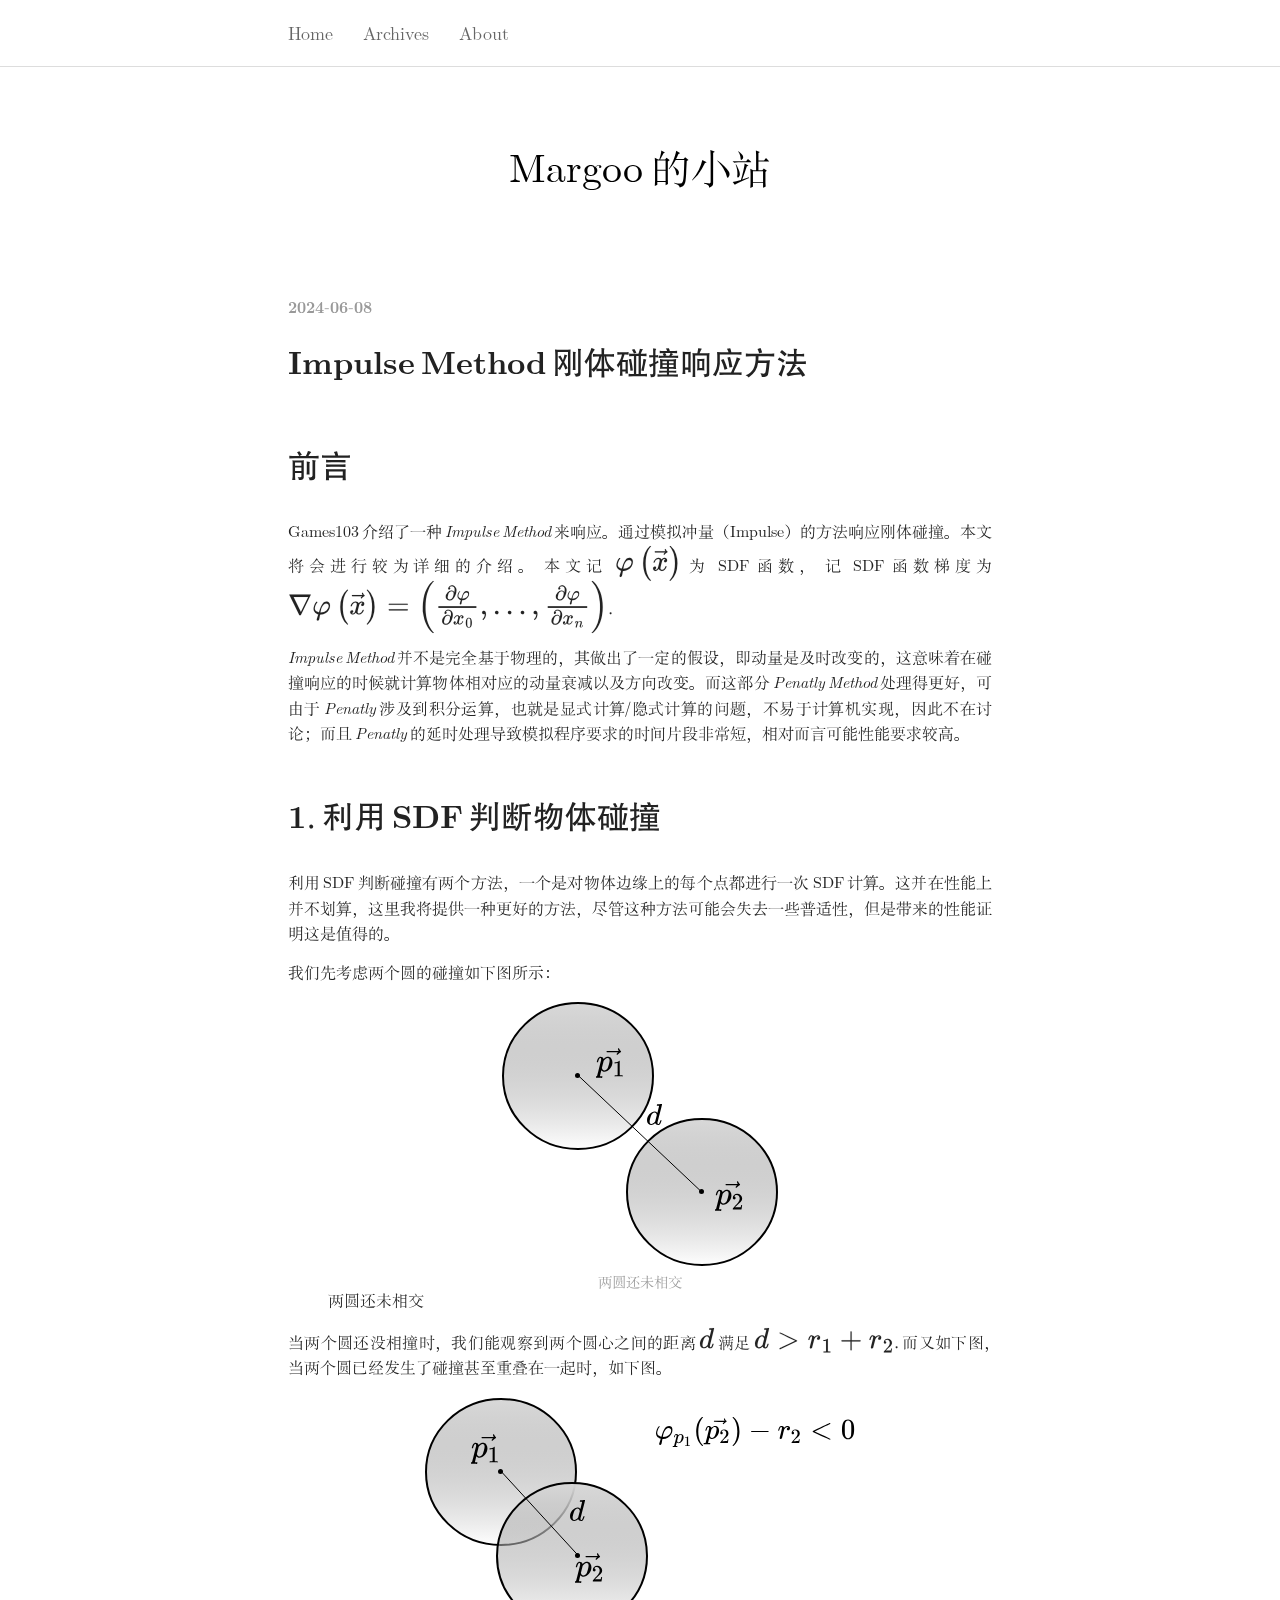
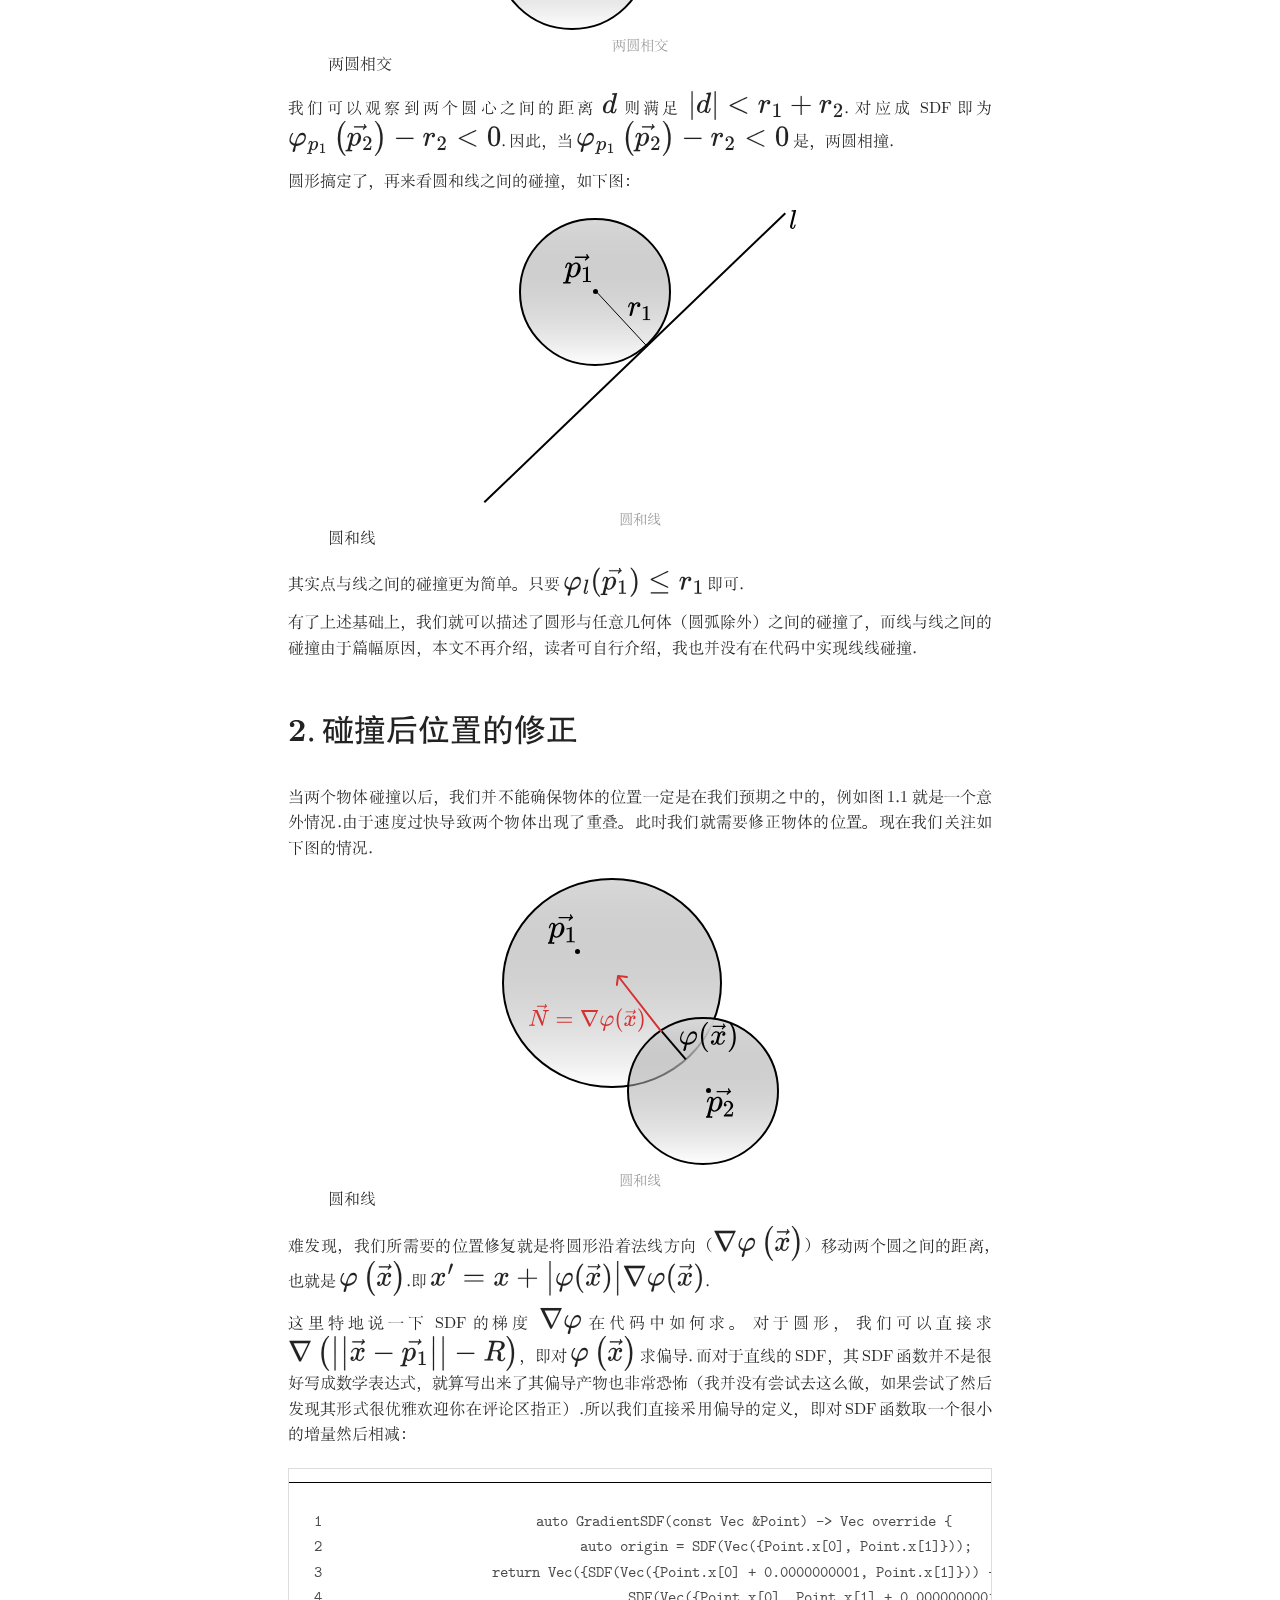
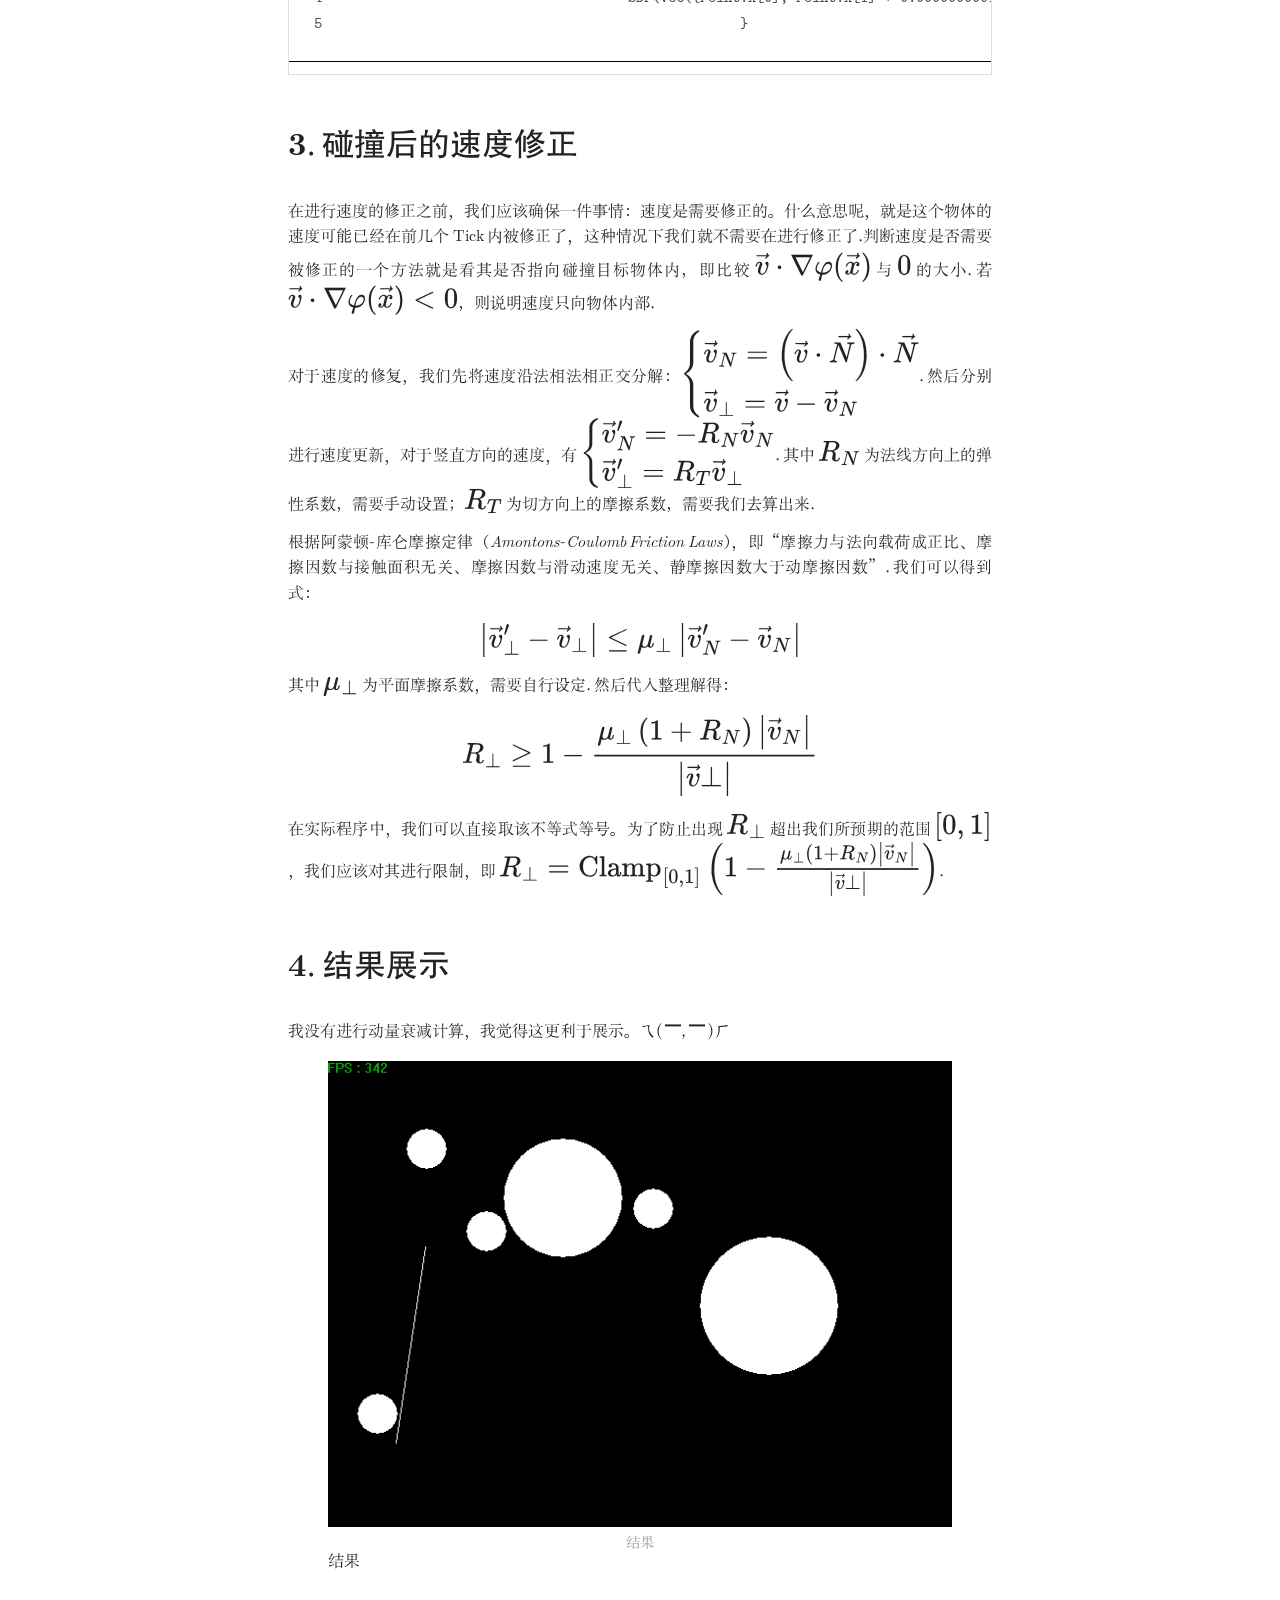
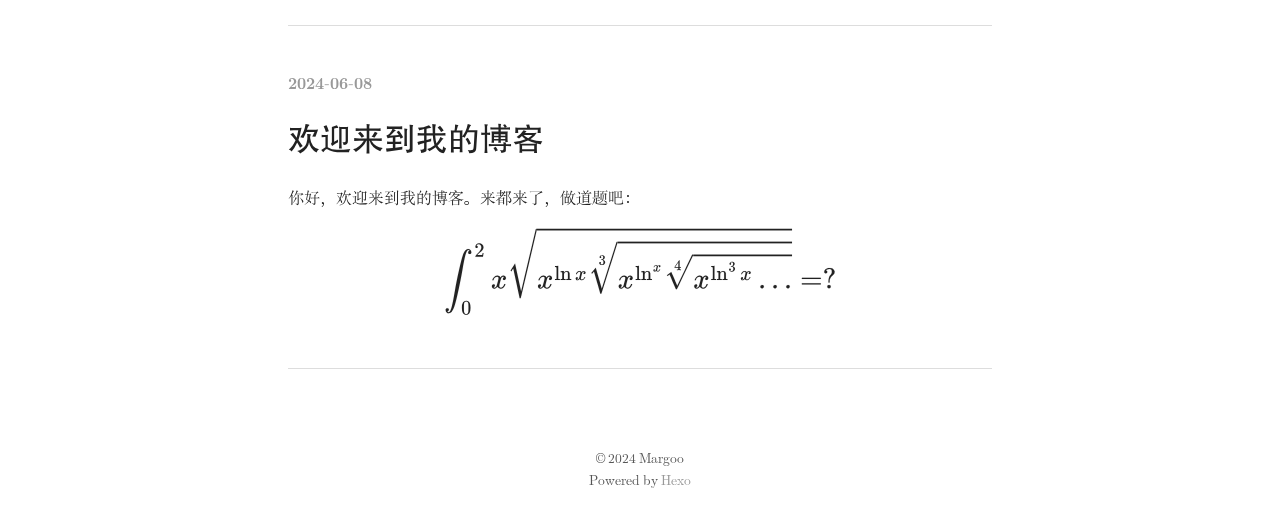
==== commit 78a29855: "Site updated: 2024-06-08 20:28:48" ====
--- a/index.html
+++ b/index.html
@@ -158,6 +158,134 @@
 
       <div id="content" class="outer">
         <section id="main">
+  
+    <article id="post-impusle-method" class="h-entry article article-type-post" itemprop="blogPost" itemscope itemtype="https://schema.org/BlogPosting">
+  <div class="article-meta">
+    <a href="/2024/06/08/impusle-method/" class="article-date">
+  <time class="dt-published" datetime="2024-06-08T11:53:44.323Z" itemprop="datePublished">2024-06-08</time>
+</a>
+    
+  </div>
+  <div class="article-inner">
+    
+    
+      <header class="article-header">
+        
+  
+    <h1 itemprop="name">
+      <a class="p-name article-title" href="/2024/06/08/impusle-method/">Impulse Method 刚体碰撞响应方法</a>
+    </h1>
+  
+
+      </header>
+    
+    
+    <div class="e-content article-entry" itemprop="articleBody">
+      
+        <h1 id="前言">前言</h1>
+<p>Games103 介绍了一种 <em>Impulse Method</em> 来响应<span class="bd-box"><h-char class="bd bd-beg"><h-inner>。</h-inner></h-char></span>通过模拟冲量<span class="bd-box"><h-char class="bd bd-end"><h-inner>（</h-inner></h-char></span>Impulse<span class="bd-box"><h-char class="bd bd-beg"><h-inner>）</h-inner></h-char></span>的方法响应刚体碰撞<span class="bd-box"><h-char class="bd bd-beg"><h-inner>。</h-inner></h-char></span>本文将会进行较为详细的介绍<span class="bd-box"><h-char class="bd bd-beg"><h-inner>。</h-inner></h-char></span>本文记
+<span class="math inline"><mjx-container class="MathJax" jax="SVG"><svg style="vertical-align: -0.791ex;" xmlns="http://www.w3.org/2000/svg" width="5.223ex" height="2.713ex" role="img" focusable="false" viewBox="0 -849.5 2308.7 1199"><g stroke="currentColor" fill="currentColor" stroke-width="0" transform="scale(1,-1)"><g data-mml-node="math"><g data-mml-node="mi"><path data-c="1D711" d="M92 210Q92 176 106 149T142 108T185 85T220 72L235 70L237 71L250 112Q268 170 283 211T322 299T370 375T429 423T502 442Q547 442 582 410T618 302Q618 224 575 152T457 35T299 -10Q273 -10 273 -12L266 -48Q260 -83 252 -125T241 -179Q236 -203 215 -212Q204 -218 190 -218Q159 -215 159 -185Q159 -175 214 -2L209 0Q204 2 195 5T173 14T147 28T120 46T94 71T71 103T56 142T50 190Q50 238 76 311T149 431H162Q183 431 183 423Q183 417 175 409Q134 361 114 300T92 210ZM574 278Q574 320 550 344T486 369Q437 369 394 329T323 218Q309 184 295 109L286 64Q304 62 306 62Q423 62 498 131T574 278Z"></path></g><g data-mml-node="mrow" transform="translate(820.7,0)"><g data-mml-node="mo" transform="translate(0 -0.5)"><path data-c="28" d="M152 251Q152 646 388 850H416Q422 844 422 841Q422 837 403 816T357 753T302 649T255 482T236 250Q236 124 255 19T301 -147T356 -251T403 -315T422 -340Q422 -343 416 -349H388Q359 -325 332 -296T271 -213T212 -97T170 56T152 251Z"></path></g><g data-mml-node="TeXAtom" data-mjx-texclass="ORD" transform="translate(458,0)"><g data-mml-node="mover"><g data-mml-node="mi"><path data-c="1D465" d="M52 289Q59 331 106 386T222 442Q257 442 286 424T329 379Q371 442 430 442Q467 442 494 420T522 361Q522 332 508 314T481 292T458 288Q439 288 427 299T415 328Q415 374 465 391Q454 404 425 404Q412 404 406 402Q368 386 350 336Q290 115 290 78Q290 50 306 38T341 26Q378 26 414 59T463 140Q466 150 469 151T485 153H489Q504 153 504 145Q504 144 502 134Q486 77 440 33T333 -11Q263 -11 227 52Q186 -10 133 -10H127Q78 -10 57 16T35 71Q35 103 54 123T99 143Q142 143 142 101Q142 81 130 66T107 46T94 41L91 40Q91 39 97 36T113 29T132 26Q168 26 194 71Q203 87 217 139T245 247T261 313Q266 340 266 352Q266 380 251 392T217 404Q177 404 142 372T93 290Q91 281 88 280T72 278H58Q52 284 52 289Z"></path></g><g data-mml-node="mo" transform="translate(313.8,31) translate(-250 0)"><path data-c="20D7" d="M377 694Q377 702 382 708T397 714Q404 714 409 709Q414 705 419 690Q429 653 460 633Q471 626 471 615Q471 606 468 603T454 594Q411 572 379 531Q377 529 374 525T369 519T364 517T357 516Q350 516 344 521T337 536Q337 555 384 595H213L42 596Q29 605 29 615Q29 622 42 635H401Q377 673 377 694Z"></path></g></g></g><g data-mml-node="mo" transform="translate(1030,0) translate(0 -0.5)"><path data-c="29" d="M305 251Q305 -145 69 -349H56Q43 -349 39 -347T35 -338Q37 -333 60 -307T108 -239T160 -136T204 27T221 250T204 473T160 636T108 740T60 807T35 839Q35 850 50 850H56H69Q197 743 256 566Q305 425 305 251Z"></path></g></g></g></g></svg></mjx-container></span> 为
+SDF 函数<span class="bd-box"><h-char class="bd bd-beg"><h-inner>，</h-inner></h-char></span>记
+SDF 函数梯度为 <span class="math inline"><mjx-container class="MathJax" jax="SVG"><svg style="vertical-align: -1.469ex;" xmlns="http://www.w3.org/2000/svg" width="24.998ex" height="4.07ex" role="img" focusable="false" viewBox="0 -1149.5 11049.3 1799"><g stroke="currentColor" fill="currentColor" stroke-width="0" transform="scale(1,-1)"><g data-mml-node="math"><g data-mml-node="mi"><path data-c="2207" d="M46 676Q46 679 51 683H781Q786 679 786 676Q786 674 617 326T444 -26Q439 -33 416 -33T388 -26Q385 -22 216 326T46 676ZM697 596Q697 597 445 597T193 596Q195 591 319 336T445 80L697 596Z"></path></g><g data-mml-node="mi" transform="translate(833,0)"><path data-c="1D711" d="M92 210Q92 176 106 149T142 108T185 85T220 72L235 70L237 71L250 112Q268 170 283 211T322 299T370 375T429 423T502 442Q547 442 582 410T618 302Q618 224 575 152T457 35T299 -10Q273 -10 273 -12L266 -48Q260 -83 252 -125T241 -179Q236 -203 215 -212Q204 -218 190 -218Q159 -215 159 -185Q159 -175 214 -2L209 0Q204 2 195 5T173 14T147 28T120 46T94 71T71 103T56 142T50 190Q50 238 76 311T149 431H162Q183 431 183 423Q183 417 175 409Q134 361 114 300T92 210ZM574 278Q574 320 550 344T486 369Q437 369 394 329T323 218Q309 184 295 109L286 64Q304 62 306 62Q423 62 498 131T574 278Z"></path></g><g data-mml-node="mrow" transform="translate(1653.7,0)"><g data-mml-node="mo" transform="translate(0 -0.5)"><path data-c="28" d="M152 251Q152 646 388 850H416Q422 844 422 841Q422 837 403 816T357 753T302 649T255 482T236 250Q236 124 255 19T301 -147T356 -251T403 -315T422 -340Q422 -343 416 -349H388Q359 -325 332 -296T271 -213T212 -97T170 56T152 251Z"></path></g><g data-mml-node="TeXAtom" data-mjx-texclass="ORD" transform="translate(458,0)"><g data-mml-node="mover"><g data-mml-node="mi"><path data-c="1D465" d="M52 289Q59 331 106 386T222 442Q257 442 286 424T329 379Q371 442 430 442Q467 442 494 420T522 361Q522 332 508 314T481 292T458 288Q439 288 427 299T415 328Q415 374 465 391Q454 404 425 404Q412 404 406 402Q368 386 350 336Q290 115 290 78Q290 50 306 38T341 26Q378 26 414 59T463 140Q466 150 469 151T485 153H489Q504 153 504 145Q504 144 502 134Q486 77 440 33T333 -11Q263 -11 227 52Q186 -10 133 -10H127Q78 -10 57 16T35 71Q35 103 54 123T99 143Q142 143 142 101Q142 81 130 66T107 46T94 41L91 40Q91 39 97 36T113 29T132 26Q168 26 194 71Q203 87 217 139T245 247T261 313Q266 340 266 352Q266 380 251 392T217 404Q177 404 142 372T93 290Q91 281 88 280T72 278H58Q52 284 52 289Z"></path></g><g data-mml-node="mo" transform="translate(313.8,31) translate(-250 0)"><path data-c="20D7" d="M377 694Q377 702 382 708T397 714Q404 714 409 709Q414 705 419 690Q429 653 460 633Q471 626 471 615Q471 606 468 603T454 594Q411 572 379 531Q377 529 374 525T369 519T364 517T357 516Q350 516 344 521T337 536Q337 555 384 595H213L42 596Q29 605 29 615Q29 622 42 635H401Q377 673 377 694Z"></path></g></g></g><g data-mml-node="mo" transform="translate(1030,0) translate(0 -0.5)"><path data-c="29" d="M305 251Q305 -145 69 -349H56Q43 -349 39 -347T35 -338Q37 -333 60 -307T108 -239T160 -136T204 27T221 250T204 473T160 636T108 740T60 807T35 839Q35 850 50 850H56H69Q197 743 256 566Q305 425 305 251Z"></path></g></g><g data-mml-node="mo" transform="translate(3419.4,0)"><path data-c="3D" d="M56 347Q56 360 70 367H707Q722 359 722 347Q722 336 708 328L390 327H72Q56 332 56 347ZM56 153Q56 168 72 173H708Q722 163 722 153Q722 140 707 133H70Q56 140 56 153Z"></path></g><g data-mml-node="mrow" transform="translate(4475.2,0)"><g data-mml-node="mo" transform="translate(0 -0.5)"><path data-c="28" d="M180 96T180 250T205 541T266 770T353 944T444 1069T527 1150H555Q561 1144 561 1141Q561 1137 545 1120T504 1072T447 995T386 878T330 721T288 513T272 251Q272 133 280 56Q293 -87 326 -209T399 -405T475 -531T536 -609T561 -640Q561 -643 555 -649H527Q483 -612 443 -568T353 -443T266 -270T205 -41Z"></path></g><g data-mml-node="mfrac" transform="translate(597,0)"><g data-mml-node="mrow" transform="translate(345.4,494.1) scale(0.707)"><g data-mml-node="mi"><path data-c="1D715" d="M202 508Q179 508 169 520T158 547Q158 557 164 577T185 624T230 675T301 710L333 715H345Q378 715 384 714Q447 703 489 661T549 568T566 457Q566 362 519 240T402 53Q321 -22 223 -22Q123 -22 73 56Q42 102 42 148V159Q42 276 129 370T322 465Q383 465 414 434T455 367L458 378Q478 461 478 515Q478 603 437 639T344 676Q266 676 223 612Q264 606 264 572Q264 547 246 528T202 508ZM430 306Q430 372 401 400T333 428Q270 428 222 382Q197 354 183 323T150 221Q132 149 132 116Q132 21 232 21Q244 21 250 22Q327 35 374 112Q389 137 409 196T430 306Z"></path></g><g data-mml-node="mi" transform="translate(566,0)"><path data-c="1D711" d="M92 210Q92 176 106 149T142 108T185 85T220 72L235 70L237 71L250 112Q268 170 283 211T322 299T370 375T429 423T502 442Q547 442 582 410T618 302Q618 224 575 152T457 35T299 -10Q273 -10 273 -12L266 -48Q260 -83 252 -125T241 -179Q236 -203 215 -212Q204 -218 190 -218Q159 -215 159 -185Q159 -175 214 -2L209 0Q204 2 195 5T173 14T147 28T120 46T94 71T71 103T56 142T50 190Q50 238 76 311T149 431H162Q183 431 183 423Q183 417 175 409Q134 361 114 300T92 210ZM574 278Q574 320 550 344T486 369Q437 369 394 329T323 218Q309 184 295 109L286 64Q304 62 306 62Q423 62 498 131T574 278Z"></path></g></g><g data-mml-node="mrow" transform="translate(220,-345.6) scale(0.707)"><g data-mml-node="mi"><path data-c="1D715" d="M202 508Q179 508 169 520T158 547Q158 557 164 577T185 624T230 675T301 710L333 715H345Q378 715 384 714Q447 703 489 661T549 568T566 457Q566 362 519 240T402 53Q321 -22 223 -22Q123 -22 73 56Q42 102 42 148V159Q42 276 129 370T322 465Q383 465 414 434T455 367L458 378Q478 461 478 515Q478 603 437 639T344 676Q266 676 223 612Q264 606 264 572Q264 547 246 528T202 508ZM430 306Q430 372 401 400T333 428Q270 428 222 382Q197 354 183 323T150 221Q132 149 132 116Q132 21 232 21Q244 21 250 22Q327 35 374 112Q389 137 409 196T430 306Z"></path></g><g data-mml-node="msub" transform="translate(566,0)"><g data-mml-node="mi"><path data-c="1D465" d="M52 289Q59 331 106 386T222 442Q257 442 286 424T329 379Q371 442 430 442Q467 442 494 420T522 361Q522 332 508 314T481 292T458 288Q439 288 427 299T415 328Q415 374 465 391Q454 404 425 404Q412 404 406 402Q368 386 350 336Q290 115 290 78Q290 50 306 38T341 26Q378 26 414 59T463 140Q466 150 469 151T485 153H489Q504 153 504 145Q504 144 502 134Q486 77 440 33T333 -11Q263 -11 227 52Q186 -10 133 -10H127Q78 -10 57 16T35 71Q35 103 54 123T99 143Q142 143 142 101Q142 81 130 66T107 46T94 41L91 40Q91 39 97 36T113 29T132 26Q168 26 194 71Q203 87 217 139T245 247T261 313Q266 340 266 352Q266 380 251 392T217 404Q177 404 142 372T93 290Q91 281 88 280T72 278H58Q52 284 52 289Z"></path></g><g data-mml-node="mn" transform="translate(605,-150) scale(0.707)"><path data-c="30" d="M96 585Q152 666 249 666Q297 666 345 640T423 548Q460 465 460 320Q460 165 417 83Q397 41 362 16T301 -15T250 -22Q224 -22 198 -16T137 16T82 83Q39 165 39 320Q39 494 96 585ZM321 597Q291 629 250 629Q208 629 178 597Q153 571 145 525T137 333Q137 175 145 125T181 46Q209 16 250 16Q290 16 318 46Q347 76 354 130T362 333Q362 478 354 524T321 597Z"></path></g></g></g><rect width="1313.4" height="60" x="120" y="220"></rect></g><g data-mml-node="mo" transform="translate(2150.4,0)"><path data-c="2C" d="M78 35T78 60T94 103T137 121Q165 121 187 96T210 8Q210 -27 201 -60T180 -117T154 -158T130 -185T117 -194Q113 -194 104 -185T95 -172Q95 -168 106 -156T131 -126T157 -76T173 -3V9L172 8Q170 7 167 6T161 3T152 1T140 0Q113 0 96 17Z"></path></g><g data-mml-node="mo" transform="translate(2595,0)"><path data-c="2E" d="M78 60Q78 84 95 102T138 120Q162 120 180 104T199 61Q199 36 182 18T139 0T96 17T78 60Z"></path></g><g data-mml-node="mo" transform="translate(3039.7,0)"><path data-c="2E" d="M78 60Q78 84 95 102T138 120Q162 120 180 104T199 61Q199 36 182 18T139 0T96 17T78 60Z"></path></g><g data-mml-node="mo" transform="translate(3484.4,0)"><path data-c="2E" d="M78 60Q78 84 95 102T138 120Q162 120 180 104T199 61Q199 36 182 18T139 0T96 17T78 60Z"></path></g><g data-mml-node="mo" transform="translate(3929,0)"><path data-c="2C" d="M78 35T78 60T94 103T137 121Q165 121 187 96T210 8Q210 -27 201 -60T180 -117T154 -158T130 -185T117 -194Q113 -194 104 -185T95 -172Q95 -168 106 -156T131 -126T157 -76T173 -3V9L172 8Q170 7 167 6T161 3T152 1T140 0Q113 0 96 17Z"></path></g><g data-mml-node="mfrac" transform="translate(4373.7,0)"><g data-mml-node="mrow" transform="translate(370.4,494.1) scale(0.707)"><g data-mml-node="mi"><path data-c="1D715" d="M202 508Q179 508 169 520T158 547Q158 557 164 577T185 624T230 675T301 710L333 715H345Q378 715 384 714Q447 703 489 661T549 568T566 457Q566 362 519 240T402 53Q321 -22 223 -22Q123 -22 73 56Q42 102 42 148V159Q42 276 129 370T322 465Q383 465 414 434T455 367L458 378Q478 461 478 515Q478 603 437 639T344 676Q266 676 223 612Q264 606 264 572Q264 547 246 528T202 508ZM430 306Q430 372 401 400T333 428Q270 428 222 382Q197 354 183 323T150 221Q132 149 132 116Q132 21 232 21Q244 21 250 22Q327 35 374 112Q389 137 409 196T430 306Z"></path></g><g data-mml-node="mi" transform="translate(566,0)"><path data-c="1D711" d="M92 210Q92 176 106 149T142 108T185 85T220 72L235 70L237 71L250 112Q268 170 283 211T322 299T370 375T429 423T502 442Q547 442 582 410T618 302Q618 224 575 152T457 35T299 -10Q273 -10 273 -12L266 -48Q260 -83 252 -125T241 -179Q236 -203 215 -212Q204 -218 190 -218Q159 -215 159 -185Q159 -175 214 -2L209 0Q204 2 195 5T173 14T147 28T120 46T94 71T71 103T56 142T50 190Q50 238 76 311T149 431H162Q183 431 183 423Q183 417 175 409Q134 361 114 300T92 210ZM574 278Q574 320 550 344T486 369Q437 369 394 329T323 218Q309 184 295 109L286 64Q304 62 306 62Q423 62 498 131T574 278Z"></path></g></g><g data-mml-node="mrow" transform="translate(220,-345.6) scale(0.707)"><g data-mml-node="mi"><path data-c="1D715" d="M202 508Q179 508 169 520T158 547Q158 557 164 577T185 624T230 675T301 710L333 715H345Q378 715 384 714Q447 703 489 661T549 568T566 457Q566 362 519 240T402 53Q321 -22 223 -22Q123 -22 73 56Q42 102 42 148V159Q42 276 129 370T322 465Q383 465 414 434T455 367L458 378Q478 461 478 515Q478 603 437 639T344 676Q266 676 223 612Q264 606 264 572Q264 547 246 528T202 508ZM430 306Q430 372 401 400T333 428Q270 428 222 382Q197 354 183 323T150 221Q132 149 132 116Q132 21 232 21Q244 21 250 22Q327 35 374 112Q389 137 409 196T430 306Z"></path></g><g data-mml-node="msub" transform="translate(566,0)"><g data-mml-node="mi"><path data-c="1D465" d="M52 289Q59 331 106 386T222 442Q257 442 286 424T329 379Q371 442 430 442Q467 442 494 420T522 361Q522 332 508 314T481 292T458 288Q439 288 427 299T415 328Q415 374 465 391Q454 404 425 404Q412 404 406 402Q368 386 350 336Q290 115 290 78Q290 50 306 38T341 26Q378 26 414 59T463 140Q466 150 469 151T485 153H489Q504 153 504 145Q504 144 502 134Q486 77 440 33T333 -11Q263 -11 227 52Q186 -10 133 -10H127Q78 -10 57 16T35 71Q35 103 54 123T99 143Q142 143 142 101Q142 81 130 66T107 46T94 41L91 40Q91 39 97 36T113 29T132 26Q168 26 194 71Q203 87 217 139T245 247T261 313Q266 340 266 352Q266 380 251 392T217 404Q177 404 142 372T93 290Q91 281 88 280T72 278H58Q52 284 52 289Z"></path></g><g data-mml-node="mi" transform="translate(605,-150) scale(0.707)"><path data-c="1D45B" d="M21 287Q22 293 24 303T36 341T56 388T89 425T135 442Q171 442 195 424T225 390T231 369Q231 367 232 367L243 378Q304 442 382 442Q436 442 469 415T503 336T465 179T427 52Q427 26 444 26Q450 26 453 27Q482 32 505 65T540 145Q542 153 560 153Q580 153 580 145Q580 144 576 130Q568 101 554 73T508 17T439 -10Q392 -10 371 17T350 73Q350 92 386 193T423 345Q423 404 379 404H374Q288 404 229 303L222 291L189 157Q156 26 151 16Q138 -11 108 -11Q95 -11 87 -5T76 7T74 17Q74 30 112 180T152 343Q153 348 153 366Q153 405 129 405Q91 405 66 305Q60 285 60 284Q58 278 41 278H27Q21 284 21 287Z"></path></g></g></g><rect width="1363.4" height="60" x="120" y="220"></rect></g><g data-mml-node="mo" transform="translate(5977.1,0) translate(0 -0.5)"><path data-c="29" d="M35 1138Q35 1150 51 1150H56H69Q113 1113 153 1069T243 944T330 771T391 541T416 250T391 -40T330 -270T243 -443T152 -568T69 -649H56Q43 -649 39 -647T35 -637Q65 -607 110 -548Q283 -316 316 56Q324 133 324 251Q324 368 316 445Q278 877 48 1123Q36 1137 35 1138Z"></path></g></g></g></g></svg></mjx-container></span>.</p>
+<p><em>Impulse Method</em> 并不是完全基于物理的<span class="bd-box"><h-char class="bd bd-beg"><h-inner>，</h-inner></h-char></span>其做出了一定的假设<span class="bd-box"><h-char class="bd bd-beg"><h-inner>，</h-inner></h-char></span>即动量是及时改变的<span class="bd-box"><h-char class="bd bd-beg"><h-inner>，</h-inner></h-char></span>这意味着在碰撞响应的时候就计算物体相对应的动量衰减以及方向改变<span class="bd-box"><h-char class="bd bd-beg"><h-inner>。</h-inner></h-char></span>而这部分
+<em>Penatly Method</em> 处理得更好<span class="bd-box"><h-char class="bd bd-beg"><h-inner>，</h-inner></h-char></span>可由于
+<em>Penatly</em> 涉及到积分运算<span class="bd-box"><h-char class="bd bd-beg"><h-inner>，</h-inner></h-char></span>也就是显式计算/隐式计算的问题<span class="bd-box"><h-char class="bd bd-beg"><h-inner>，</h-inner></h-char></span>不易于计算机实现<span class="bd-box"><h-char class="bd bd-beg"><h-inner>，</h-inner></h-char></span>因此不在讨论<span class="bd-box"><h-char class="bd bd-beg"><h-inner>；</h-inner></h-char></span>而且
+<em>Penatly</em> 的延时处理导致模拟程序要求的时间片段非常短<span class="bd-box"><h-char class="bd bd-beg"><h-inner>，</h-inner></h-char></span>相对而言可能性能要求较高<span class="bd-box"><h-char class="bd bd-beg"><h-inner>。</h-inner></h-char></span></p>
+<h1 id="利用-sdf-判断物体碰撞">1. 利用 SDF 判断物体碰撞</h1>
+<p>利用 SDF 判断碰撞有两个方法<span class="bd-box"><h-char class="bd bd-beg"><h-inner>，</h-inner></h-char></span>一个是对物体边缘上的每个点都进行一次
+SDF 计算<span class="bd-box"><h-char class="bd bd-beg"><h-inner>。</h-inner></h-char></span>这并在性能上并不划算<span class="bd-box"><h-char class="bd bd-beg"><h-inner>，</h-inner></h-char></span>这里我将提供一种更好的方法<span class="bd-box"><h-char class="bd bd-beg"><h-inner>，</h-inner></h-char></span>尽管这种方法可能会失去一些普适性<span class="bd-box"><h-char class="bd bd-beg"><h-inner>，</h-inner></h-char></span>但是带来的性能证明这是值得的<span class="bd-box"><h-char class="bd bd-beg"><h-inner>。</h-inner></h-char></span></p>
+<p>我们先考虑两个圆的碰撞如下图所示<span class="bd-box"><h-char class="bd bd-beg"><h-inner>：</h-inner></h-char></span></p>
+<div data-align="center">
+<figure>
+<img src="images/impusle-method/circle-cllision.svg" alt="两圆还未相交">
+<figcaption aria-hidden="true">两圆还未相交</figcaption>
+</figure>
+</div>
+<p>当两个圆还没相撞时<span class="bd-box"><h-char class="bd bd-beg"><h-inner>，</h-inner></h-char></span>我们能观察到两个圆心之间的距离
+<span class="math inline"><mjx-container class="MathJax" jax="SVG"><svg style="vertical-align: -0.023ex;" xmlns="http://www.w3.org/2000/svg" width="1.176ex" height="1.593ex" role="img" focusable="false" viewBox="0 -694 520 704"><g stroke="currentColor" fill="currentColor" stroke-width="0" transform="scale(1,-1)"><g data-mml-node="math"><g data-mml-node="mi"><path data-c="1D451" d="M366 683Q367 683 438 688T511 694Q523 694 523 686Q523 679 450 384T375 83T374 68Q374 26 402 26Q411 27 422 35Q443 55 463 131Q469 151 473 152Q475 153 483 153H487H491Q506 153 506 145Q506 140 503 129Q490 79 473 48T445 8T417 -8Q409 -10 393 -10Q359 -10 336 5T306 36L300 51Q299 52 296 50Q294 48 292 46Q233 -10 172 -10Q117 -10 75 30T33 157Q33 205 53 255T101 341Q148 398 195 420T280 442Q336 442 364 400Q369 394 369 396Q370 400 396 505T424 616Q424 629 417 632T378 637H357Q351 643 351 645T353 664Q358 683 366 683ZM352 326Q329 405 277 405Q242 405 210 374T160 293Q131 214 119 129Q119 126 119 118T118 106Q118 61 136 44T179 26Q233 26 290 98L298 109L352 326Z"></path></g></g></g></svg></mjx-container></span> 满足 <span class="math inline"><mjx-container class="MathJax" jax="SVG"><svg style="vertical-align: -0.339ex;" xmlns="http://www.w3.org/2000/svg" width="10.975ex" height="1.91ex" role="img" focusable="false" viewBox="0 -694 4851.1 844"><g stroke="currentColor" fill="currentColor" stroke-width="0" transform="scale(1,-1)"><g data-mml-node="math"><g data-mml-node="mi"><path data-c="1D451" d="M366 683Q367 683 438 688T511 694Q523 694 523 686Q523 679 450 384T375 83T374 68Q374 26 402 26Q411 27 422 35Q443 55 463 131Q469 151 473 152Q475 153 483 153H487H491Q506 153 506 145Q506 140 503 129Q490 79 473 48T445 8T417 -8Q409 -10 393 -10Q359 -10 336 5T306 36L300 51Q299 52 296 50Q294 48 292 46Q233 -10 172 -10Q117 -10 75 30T33 157Q33 205 53 255T101 341Q148 398 195 420T280 442Q336 442 364 400Q369 394 369 396Q370 400 396 505T424 616Q424 629 417 632T378 637H357Q351 643 351 645T353 664Q358 683 366 683ZM352 326Q329 405 277 405Q242 405 210 374T160 293Q131 214 119 129Q119 126 119 118T118 106Q118 61 136 44T179 26Q233 26 290 98L298 109L352 326Z"></path></g><g data-mml-node="mo" transform="translate(797.8,0)"><path data-c="3E" d="M84 520Q84 528 88 533T96 539L99 540Q106 540 253 471T544 334L687 265Q694 260 694 250T687 235Q685 233 395 96L107 -40H101Q83 -38 83 -20Q83 -19 83 -17Q82 -10 98 -1Q117 9 248 71Q326 108 378 132L626 250L378 368Q90 504 86 509Q84 513 84 520Z"></path></g><g data-mml-node="msub" transform="translate(1853.6,0)"><g data-mml-node="mi"><path data-c="1D45F" d="M21 287Q22 290 23 295T28 317T38 348T53 381T73 411T99 433T132 442Q161 442 183 430T214 408T225 388Q227 382 228 382T236 389Q284 441 347 441H350Q398 441 422 400Q430 381 430 363Q430 333 417 315T391 292T366 288Q346 288 334 299T322 328Q322 376 378 392Q356 405 342 405Q286 405 239 331Q229 315 224 298T190 165Q156 25 151 16Q138 -11 108 -11Q95 -11 87 -5T76 7T74 17Q74 30 114 189T154 366Q154 405 128 405Q107 405 92 377T68 316T57 280Q55 278 41 278H27Q21 284 21 287Z"></path></g><g data-mml-node="mn" transform="translate(484,-150) scale(0.707)"><path data-c="31" d="M213 578L200 573Q186 568 160 563T102 556H83V602H102Q149 604 189 617T245 641T273 663Q275 666 285 666Q294 666 302 660V361L303 61Q310 54 315 52T339 48T401 46H427V0H416Q395 3 257 3Q121 3 100 0H88V46H114Q136 46 152 46T177 47T193 50T201 52T207 57T213 61V578Z"></path></g></g><g data-mml-node="mo" transform="translate(2963.3,0)"><path data-c="2B" d="M56 237T56 250T70 270H369V420L370 570Q380 583 389 583Q402 583 409 568V270H707Q722 262 722 250T707 230H409V-68Q401 -82 391 -82H389H387Q375 -82 369 -68V230H70Q56 237 56 250Z"></path></g><g data-mml-node="msub" transform="translate(3963.6,0)"><g data-mml-node="mi"><path data-c="1D45F" d="M21 287Q22 290 23 295T28 317T38 348T53 381T73 411T99 433T132 442Q161 442 183 430T214 408T225 388Q227 382 228 382T236 389Q284 441 347 441H350Q398 441 422 400Q430 381 430 363Q430 333 417 315T391 292T366 288Q346 288 334 299T322 328Q322 376 378 392Q356 405 342 405Q286 405 239 331Q229 315 224 298T190 165Q156 25 151 16Q138 -11 108 -11Q95 -11 87 -5T76 7T74 17Q74 30 114 189T154 366Q154 405 128 405Q107 405 92 377T68 316T57 280Q55 278 41 278H27Q21 284 21 287Z"></path></g><g data-mml-node="mn" transform="translate(484,-150) scale(0.707)"><path data-c="32" d="M109 429Q82 429 66 447T50 491Q50 562 103 614T235 666Q326 666 387 610T449 465Q449 422 429 383T381 315T301 241Q265 210 201 149L142 93L218 92Q375 92 385 97Q392 99 409 186V189H449V186Q448 183 436 95T421 3V0H50V19V31Q50 38 56 46T86 81Q115 113 136 137Q145 147 170 174T204 211T233 244T261 278T284 308T305 340T320 369T333 401T340 431T343 464Q343 527 309 573T212 619Q179 619 154 602T119 569T109 550Q109 549 114 549Q132 549 151 535T170 489Q170 464 154 447T109 429Z"></path></g></g></g></g></svg></mjx-container></span>. 而又如下图<span class="bd-box"><h-char class="bd bd-beg"><h-inner>，</h-inner></h-char></span>当两个圆已经发生了碰撞甚至重叠在一起时<span class="bd-box"><h-char class="bd bd-beg"><h-inner>，</h-inner></h-char></span>如下图<span class="bd-box"><h-char class="bd bd-beg"><h-inner>。</h-inner></h-char></span></p>
+<div data-align="center">
+<figure>
+<img src="images/impusle-method/circle-already-collision.svg" alt="两圆相交">
+<figcaption aria-hidden="true">两圆相交</figcaption>
+</figure>
+</div>
+<p>我们可以观察到两个圆心之间的距离 <span class="math inline"><mjx-container class="MathJax" jax="SVG"><svg style="vertical-align: -0.023ex;" xmlns="http://www.w3.org/2000/svg" width="1.176ex" height="1.593ex" role="img" focusable="false" viewBox="0 -694 520 704"><g stroke="currentColor" fill="currentColor" stroke-width="0" transform="scale(1,-1)"><g data-mml-node="math"><g data-mml-node="mi"><path data-c="1D451" d="M366 683Q367 683 438 688T511 694Q523 694 523 686Q523 679 450 384T375 83T374 68Q374 26 402 26Q411 27 422 35Q443 55 463 131Q469 151 473 152Q475 153 483 153H487H491Q506 153 506 145Q506 140 503 129Q490 79 473 48T445 8T417 -8Q409 -10 393 -10Q359 -10 336 5T306 36L300 51Q299 52 296 50Q294 48 292 46Q233 -10 172 -10Q117 -10 75 30T33 157Q33 205 53 255T101 341Q148 398 195 420T280 442Q336 442 364 400Q369 394 369 396Q370 400 396 505T424 616Q424 629 417 632T378 637H357Q351 643 351 645T353 664Q358 683 366 683ZM352 326Q329 405 277 405Q242 405 210 374T160 293Q131 214 119 129Q119 126 119 118T118 106Q118 61 136 44T179 26Q233 26 290 98L298 109L352 326Z"></path></g></g></g></svg></mjx-container></span> 则满足 <span class="math inline"><mjx-container class="MathJax" jax="SVG"><svg style="vertical-align: -0.564ex;" xmlns="http://www.w3.org/2000/svg" width="12.233ex" height="2.26ex" role="img" focusable="false" viewBox="0 -749.5 5407.1 999"><g stroke="currentColor" fill="currentColor" stroke-width="0" transform="scale(1,-1)"><g data-mml-node="math"><g data-mml-node="mrow"><g data-mml-node="mo" transform="translate(0 -0.5)"><path data-c="7C" d="M139 -249H137Q125 -249 119 -235V251L120 737Q130 750 139 750Q152 750 159 735V-235Q151 -249 141 -249H139Z"></path></g><g data-mml-node="mi" transform="translate(278,0)"><path data-c="1D451" d="M366 683Q367 683 438 688T511 694Q523 694 523 686Q523 679 450 384T375 83T374 68Q374 26 402 26Q411 27 422 35Q443 55 463 131Q469 151 473 152Q475 153 483 153H487H491Q506 153 506 145Q506 140 503 129Q490 79 473 48T445 8T417 -8Q409 -10 393 -10Q359 -10 336 5T306 36L300 51Q299 52 296 50Q294 48 292 46Q233 -10 172 -10Q117 -10 75 30T33 157Q33 205 53 255T101 341Q148 398 195 420T280 442Q336 442 364 400Q369 394 369 396Q370 400 396 505T424 616Q424 629 417 632T378 637H357Q351 643 351 645T353 664Q358 683 366 683ZM352 326Q329 405 277 405Q242 405 210 374T160 293Q131 214 119 129Q119 126 119 118T118 106Q118 61 136 44T179 26Q233 26 290 98L298 109L352 326Z"></path></g><g data-mml-node="mo" transform="translate(798,0) translate(0 -0.5)"><path data-c="7C" d="M139 -249H137Q125 -249 119 -235V251L120 737Q130 750 139 750Q152 750 159 735V-235Q151 -249 141 -249H139Z"></path></g></g><g data-mml-node="mo" transform="translate(1353.8,0)"><path data-c="3C" d="M694 -11T694 -19T688 -33T678 -40Q671 -40 524 29T234 166L90 235Q83 240 83 250Q83 261 91 266Q664 540 678 540Q681 540 687 534T694 519T687 505Q686 504 417 376L151 250L417 124Q686 -4 687 -5Q694 -11 694 -19Z"></path></g><g data-mml-node="msub" transform="translate(2409.6,0)"><g data-mml-node="mi"><path data-c="1D45F" d="M21 287Q22 290 23 295T28 317T38 348T53 381T73 411T99 433T132 442Q161 442 183 430T214 408T225 388Q227 382 228 382T236 389Q284 441 347 441H350Q398 441 422 400Q430 381 430 363Q430 333 417 315T391 292T366 288Q346 288 334 299T322 328Q322 376 378 392Q356 405 342 405Q286 405 239 331Q229 315 224 298T190 165Q156 25 151 16Q138 -11 108 -11Q95 -11 87 -5T76 7T74 17Q74 30 114 189T154 366Q154 405 128 405Q107 405 92 377T68 316T57 280Q55 278 41 278H27Q21 284 21 287Z"></path></g><g data-mml-node="mn" transform="translate(484,-150) scale(0.707)"><path data-c="31" d="M213 578L200 573Q186 568 160 563T102 556H83V602H102Q149 604 189 617T245 641T273 663Q275 666 285 666Q294 666 302 660V361L303 61Q310 54 315 52T339 48T401 46H427V0H416Q395 3 257 3Q121 3 100 0H88V46H114Q136 46 152 46T177 47T193 50T201 52T207 57T213 61V578Z"></path></g></g><g data-mml-node="mo" transform="translate(3519.3,0)"><path data-c="2B" d="M56 237T56 250T70 270H369V420L370 570Q380 583 389 583Q402 583 409 568V270H707Q722 262 722 250T707 230H409V-68Q401 -82 391 -82H389H387Q375 -82 369 -68V230H70Q56 237 56 250Z"></path></g><g data-mml-node="msub" transform="translate(4519.6,0)"><g data-mml-node="mi"><path data-c="1D45F" d="M21 287Q22 290 23 295T28 317T38 348T53 381T73 411T99 433T132 442Q161 442 183 430T214 408T225 388Q227 382 228 382T236 389Q284 441 347 441H350Q398 441 422 400Q430 381 430 363Q430 333 417 315T391 292T366 288Q346 288 334 299T322 328Q322 376 378 392Q356 405 342 405Q286 405 239 331Q229 315 224 298T190 165Q156 25 151 16Q138 -11 108 -11Q95 -11 87 -5T76 7T74 17Q74 30 114 189T154 366Q154 405 128 405Q107 405 92 377T68 316T57 280Q55 278 41 278H27Q21 284 21 287Z"></path></g><g data-mml-node="mn" transform="translate(484,-150) scale(0.707)"><path data-c="32" d="M109 429Q82 429 66 447T50 491Q50 562 103 614T235 666Q326 666 387 610T449 465Q449 422 429 383T381 315T301 241Q265 210 201 149L142 93L218 92Q375 92 385 97Q392 99 409 186V189H449V186Q448 183 436 95T421 3V0H50V19V31Q50 38 56 46T86 81Q115 113 136 137Q145 147 170 174T204 211T233 244T261 278T284 308T305 340T320 369T333 401T340 431T343 464Q343 527 309 573T212 619Q179 619 154 602T119 569T109 550Q109 549 114 549Q132 549 151 535T170 489Q170 464 154 447T109 429Z"></path></g></g></g></g></svg></mjx-container></span>. 对应成 SDF
+即为 <span class="math inline"><mjx-container class="MathJax" jax="SVG"><svg style="vertical-align: -0.791ex;" xmlns="http://www.w3.org/2000/svg" width="16.668ex" height="2.713ex" role="img" focusable="false" viewBox="0 -849.5 7367.1 1199"><g stroke="currentColor" fill="currentColor" stroke-width="0" transform="scale(1,-1)"><g data-mml-node="math"><g data-mml-node="msub"><g data-mml-node="mi"><path data-c="1D711" d="M92 210Q92 176 106 149T142 108T185 85T220 72L235 70L237 71L250 112Q268 170 283 211T322 299T370 375T429 423T502 442Q547 442 582 410T618 302Q618 224 575 152T457 35T299 -10Q273 -10 273 -12L266 -48Q260 -83 252 -125T241 -179Q236 -203 215 -212Q204 -218 190 -218Q159 -215 159 -185Q159 -175 214 -2L209 0Q204 2 195 5T173 14T147 28T120 46T94 71T71 103T56 142T50 190Q50 238 76 311T149 431H162Q183 431 183 423Q183 417 175 409Q134 361 114 300T92 210ZM574 278Q574 320 550 344T486 369Q437 369 394 329T323 218Q309 184 295 109L286 64Q304 62 306 62Q423 62 498 131T574 278Z"></path></g><g data-mml-node="TeXAtom" transform="translate(687,-150) scale(0.707)" data-mjx-texclass="ORD"><g data-mml-node="msub"><g data-mml-node="mi"><path data-c="1D45D" d="M23 287Q24 290 25 295T30 317T40 348T55 381T75 411T101 433T134 442Q209 442 230 378L240 387Q302 442 358 442Q423 442 460 395T497 281Q497 173 421 82T249 -10Q227 -10 210 -4Q199 1 187 11T168 28L161 36Q160 35 139 -51T118 -138Q118 -144 126 -145T163 -148H188Q194 -155 194 -157T191 -175Q188 -187 185 -190T172 -194Q170 -194 161 -194T127 -193T65 -192Q-5 -192 -24 -194H-32Q-39 -187 -39 -183Q-37 -156 -26 -148H-6Q28 -147 33 -136Q36 -130 94 103T155 350Q156 355 156 364Q156 405 131 405Q109 405 94 377T71 316T59 280Q57 278 43 278H29Q23 284 23 287ZM178 102Q200 26 252 26Q282 26 310 49T356 107Q374 141 392 215T411 325V331Q411 405 350 405Q339 405 328 402T306 393T286 380T269 365T254 350T243 336T235 326L232 322Q232 321 229 308T218 264T204 212Q178 106 178 102Z"></path></g><g data-mml-node="mn" transform="translate(536,-150) scale(0.707)"><path data-c="31" d="M213 578L200 573Q186 568 160 563T102 556H83V602H102Q149 604 189 617T245 641T273 663Q275 666 285 666Q294 666 302 660V361L303 61Q310 54 315 52T339 48T401 46H427V0H416Q395 3 257 3Q121 3 100 0H88V46H114Q136 46 152 46T177 47T193 50T201 52T207 57T213 61V578Z"></path></g></g></g></g><g data-mml-node="mrow" transform="translate(1568,0)"><g data-mml-node="mo" transform="translate(0 -0.5)"><path data-c="28" d="M152 251Q152 646 388 850H416Q422 844 422 841Q422 837 403 816T357 753T302 649T255 482T236 250Q236 124 255 19T301 -147T356 -251T403 -315T422 -340Q422 -343 416 -349H388Q359 -325 332 -296T271 -213T212 -97T170 56T152 251Z"></path></g><g data-mml-node="TeXAtom" data-mjx-texclass="ORD" transform="translate(458,0)"><g data-mml-node="mover"><g data-mml-node="msub"><g data-mml-node="mi"><path data-c="1D45D" d="M23 287Q24 290 25 295T30 317T40 348T55 381T75 411T101 433T134 442Q209 442 230 378L240 387Q302 442 358 442Q423 442 460 395T497 281Q497 173 421 82T249 -10Q227 -10 210 -4Q199 1 187 11T168 28L161 36Q160 35 139 -51T118 -138Q118 -144 126 -145T163 -148H188Q194 -155 194 -157T191 -175Q188 -187 185 -190T172 -194Q170 -194 161 -194T127 -193T65 -192Q-5 -192 -24 -194H-32Q-39 -187 -39 -183Q-37 -156 -26 -148H-6Q28 -147 33 -136Q36 -130 94 103T155 350Q156 355 156 364Q156 405 131 405Q109 405 94 377T71 316T59 280Q57 278 43 278H29Q23 284 23 287ZM178 102Q200 26 252 26Q282 26 310 49T356 107Q374 141 392 215T411 325V331Q411 405 350 405Q339 405 328 402T306 393T286 380T269 365T254 350T243 336T235 326L232 322Q232 321 229 308T218 264T204 212Q178 106 178 102Z"></path></g><g data-mml-node="mn" transform="translate(536,-150) scale(0.707)"><path data-c="32" d="M109 429Q82 429 66 447T50 491Q50 562 103 614T235 666Q326 666 387 610T449 465Q449 422 429 383T381 315T301 241Q265 210 201 149L142 93L218 92Q375 92 385 97Q392 99 409 186V189H449V186Q448 183 436 95T421 3V0H50V19V31Q50 38 56 46T86 81Q115 113 136 137Q145 147 170 174T204 211T233 244T261 278T284 308T305 340T320 369T333 401T340 431T343 464Q343 527 309 573T212 619Q179 619 154 602T119 569T109 550Q109 549 114 549Q132 549 151 535T170 489Q170 464 154 447T109 429Z"></path></g></g><g data-mml-node="mo" transform="translate(469.8,31) translate(-250 0)"><path data-c="20D7" d="M377 694Q377 702 382 708T397 714Q404 714 409 709Q414 705 419 690Q429 653 460 633Q471 626 471 615Q471 606 468 603T454 594Q411 572 379 531Q377 529 374 525T369 519T364 517T357 516Q350 516 344 521T337 536Q337 555 384 595H213L42 596Q29 605 29 615Q29 622 42 635H401Q377 673 377 694Z"></path></g></g></g><g data-mml-node="mo" transform="translate(1397.6,0) translate(0 -0.5)"><path data-c="29" d="M305 251Q305 -145 69 -349H56Q43 -349 39 -347T35 -338Q37 -333 60 -307T108 -239T160 -136T204 27T221 250T204 473T160 636T108 740T60 807T35 839Q35 850 50 850H56H69Q197 743 256 566Q305 425 305 251Z"></path></g></g><g data-mml-node="mo" transform="translate(3645.8,0)"><path data-c="2212" d="M84 237T84 250T98 270H679Q694 262 694 250T679 230H98Q84 237 84 250Z"></path></g><g data-mml-node="msub" transform="translate(4646,0)"><g data-mml-node="mi"><path data-c="1D45F" d="M21 287Q22 290 23 295T28 317T38 348T53 381T73 411T99 433T132 442Q161 442 183 430T214 408T225 388Q227 382 228 382T236 389Q284 441 347 441H350Q398 441 422 400Q430 381 430 363Q430 333 417 315T391 292T366 288Q346 288 334 299T322 328Q322 376 378 392Q356 405 342 405Q286 405 239 331Q229 315 224 298T190 165Q156 25 151 16Q138 -11 108 -11Q95 -11 87 -5T76 7T74 17Q74 30 114 189T154 366Q154 405 128 405Q107 405 92 377T68 316T57 280Q55 278 41 278H27Q21 284 21 287Z"></path></g><g data-mml-node="mn" transform="translate(484,-150) scale(0.707)"><path data-c="32" d="M109 429Q82 429 66 447T50 491Q50 562 103 614T235 666Q326 666 387 610T449 465Q449 422 429 383T381 315T301 241Q265 210 201 149L142 93L218 92Q375 92 385 97Q392 99 409 186V189H449V186Q448 183 436 95T421 3V0H50V19V31Q50 38 56 46T86 81Q115 113 136 137Q145 147 170 174T204 211T233 244T261 278T284 308T305 340T320 369T333 401T340 431T343 464Q343 527 309 573T212 619Q179 619 154 602T119 569T109 550Q109 549 114 549Q132 549 151 535T170 489Q170 464 154 447T109 429Z"></path></g></g><g data-mml-node="mo" transform="translate(5811.4,0)"><path data-c="3C" d="M694 -11T694 -19T688 -33T678 -40Q671 -40 524 29T234 166L90 235Q83 240 83 250Q83 261 91 266Q664 540 678 540Q681 540 687 534T694 519T687 505Q686 504 417 376L151 250L417 124Q686 -4 687 -5Q694 -11 694 -19Z"></path></g><g data-mml-node="mn" transform="translate(6867.1,0)"><path data-c="30" d="M96 585Q152 666 249 666Q297 666 345 640T423 548Q460 465 460 320Q460 165 417 83Q397 41 362 16T301 -15T250 -22Q224 -22 198 -16T137 16T82 83Q39 165 39 320Q39 494 96 585ZM321 597Q291 629 250 629Q208 629 178 597Q153 571 145 525T137 333Q137 175 145 125T181 46Q209 16 250 16Q290 16 318 46Q347 76 354 130T362 333Q362 478 354 524T321 597Z"></path></g></g></g></svg></mjx-container></span>.
+因此<span class="bd-box"><h-char class="bd bd-beg"><h-inner>，</h-inner></h-char></span>当
+<span class="math inline"><mjx-container class="MathJax" jax="SVG"><svg style="vertical-align: -0.791ex;" xmlns="http://www.w3.org/2000/svg" width="16.668ex" height="2.713ex" role="img" focusable="false" viewBox="0 -849.5 7367.1 1199"><g stroke="currentColor" fill="currentColor" stroke-width="0" transform="scale(1,-1)"><g data-mml-node="math"><g data-mml-node="msub"><g data-mml-node="mi"><path data-c="1D711" d="M92 210Q92 176 106 149T142 108T185 85T220 72L235 70L237 71L250 112Q268 170 283 211T322 299T370 375T429 423T502 442Q547 442 582 410T618 302Q618 224 575 152T457 35T299 -10Q273 -10 273 -12L266 -48Q260 -83 252 -125T241 -179Q236 -203 215 -212Q204 -218 190 -218Q159 -215 159 -185Q159 -175 214 -2L209 0Q204 2 195 5T173 14T147 28T120 46T94 71T71 103T56 142T50 190Q50 238 76 311T149 431H162Q183 431 183 423Q183 417 175 409Q134 361 114 300T92 210ZM574 278Q574 320 550 344T486 369Q437 369 394 329T323 218Q309 184 295 109L286 64Q304 62 306 62Q423 62 498 131T574 278Z"></path></g><g data-mml-node="TeXAtom" transform="translate(687,-150) scale(0.707)" data-mjx-texclass="ORD"><g data-mml-node="msub"><g data-mml-node="mi"><path data-c="1D45D" d="M23 287Q24 290 25 295T30 317T40 348T55 381T75 411T101 433T134 442Q209 442 230 378L240 387Q302 442 358 442Q423 442 460 395T497 281Q497 173 421 82T249 -10Q227 -10 210 -4Q199 1 187 11T168 28L161 36Q160 35 139 -51T118 -138Q118 -144 126 -145T163 -148H188Q194 -155 194 -157T191 -175Q188 -187 185 -190T172 -194Q170 -194 161 -194T127 -193T65 -192Q-5 -192 -24 -194H-32Q-39 -187 -39 -183Q-37 -156 -26 -148H-6Q28 -147 33 -136Q36 -130 94 103T155 350Q156 355 156 364Q156 405 131 405Q109 405 94 377T71 316T59 280Q57 278 43 278H29Q23 284 23 287ZM178 102Q200 26 252 26Q282 26 310 49T356 107Q374 141 392 215T411 325V331Q411 405 350 405Q339 405 328 402T306 393T286 380T269 365T254 350T243 336T235 326L232 322Q232 321 229 308T218 264T204 212Q178 106 178 102Z"></path></g><g data-mml-node="mn" transform="translate(536,-150) scale(0.707)"><path data-c="31" d="M213 578L200 573Q186 568 160 563T102 556H83V602H102Q149 604 189 617T245 641T273 663Q275 666 285 666Q294 666 302 660V361L303 61Q310 54 315 52T339 48T401 46H427V0H416Q395 3 257 3Q121 3 100 0H88V46H114Q136 46 152 46T177 47T193 50T201 52T207 57T213 61V578Z"></path></g></g></g></g><g data-mml-node="mrow" transform="translate(1568,0)"><g data-mml-node="mo" transform="translate(0 -0.5)"><path data-c="28" d="M152 251Q152 646 388 850H416Q422 844 422 841Q422 837 403 816T357 753T302 649T255 482T236 250Q236 124 255 19T301 -147T356 -251T403 -315T422 -340Q422 -343 416 -349H388Q359 -325 332 -296T271 -213T212 -97T170 56T152 251Z"></path></g><g data-mml-node="TeXAtom" data-mjx-texclass="ORD" transform="translate(458,0)"><g data-mml-node="mover"><g data-mml-node="msub"><g data-mml-node="mi"><path data-c="1D45D" d="M23 287Q24 290 25 295T30 317T40 348T55 381T75 411T101 433T134 442Q209 442 230 378L240 387Q302 442 358 442Q423 442 460 395T497 281Q497 173 421 82T249 -10Q227 -10 210 -4Q199 1 187 11T168 28L161 36Q160 35 139 -51T118 -138Q118 -144 126 -145T163 -148H188Q194 -155 194 -157T191 -175Q188 -187 185 -190T172 -194Q170 -194 161 -194T127 -193T65 -192Q-5 -192 -24 -194H-32Q-39 -187 -39 -183Q-37 -156 -26 -148H-6Q28 -147 33 -136Q36 -130 94 103T155 350Q156 355 156 364Q156 405 131 405Q109 405 94 377T71 316T59 280Q57 278 43 278H29Q23 284 23 287ZM178 102Q200 26 252 26Q282 26 310 49T356 107Q374 141 392 215T411 325V331Q411 405 350 405Q339 405 328 402T306 393T286 380T269 365T254 350T243 336T235 326L232 322Q232 321 229 308T218 264T204 212Q178 106 178 102Z"></path></g><g data-mml-node="mn" transform="translate(536,-150) scale(0.707)"><path data-c="32" d="M109 429Q82 429 66 447T50 491Q50 562 103 614T235 666Q326 666 387 610T449 465Q449 422 429 383T381 315T301 241Q265 210 201 149L142 93L218 92Q375 92 385 97Q392 99 409 186V189H449V186Q448 183 436 95T421 3V0H50V19V31Q50 38 56 46T86 81Q115 113 136 137Q145 147 170 174T204 211T233 244T261 278T284 308T305 340T320 369T333 401T340 431T343 464Q343 527 309 573T212 619Q179 619 154 602T119 569T109 550Q109 549 114 549Q132 549 151 535T170 489Q170 464 154 447T109 429Z"></path></g></g><g data-mml-node="mo" transform="translate(469.8,31) translate(-250 0)"><path data-c="20D7" d="M377 694Q377 702 382 708T397 714Q404 714 409 709Q414 705 419 690Q429 653 460 633Q471 626 471 615Q471 606 468 603T454 594Q411 572 379 531Q377 529 374 525T369 519T364 517T357 516Q350 516 344 521T337 536Q337 555 384 595H213L42 596Q29 605 29 615Q29 622 42 635H401Q377 673 377 694Z"></path></g></g></g><g data-mml-node="mo" transform="translate(1397.6,0) translate(0 -0.5)"><path data-c="29" d="M305 251Q305 -145 69 -349H56Q43 -349 39 -347T35 -338Q37 -333 60 -307T108 -239T160 -136T204 27T221 250T204 473T160 636T108 740T60 807T35 839Q35 850 50 850H56H69Q197 743 256 566Q305 425 305 251Z"></path></g></g><g data-mml-node="mo" transform="translate(3645.8,0)"><path data-c="2212" d="M84 237T84 250T98 270H679Q694 262 694 250T679 230H98Q84 237 84 250Z"></path></g><g data-mml-node="msub" transform="translate(4646,0)"><g data-mml-node="mi"><path data-c="1D45F" d="M21 287Q22 290 23 295T28 317T38 348T53 381T73 411T99 433T132 442Q161 442 183 430T214 408T225 388Q227 382 228 382T236 389Q284 441 347 441H350Q398 441 422 400Q430 381 430 363Q430 333 417 315T391 292T366 288Q346 288 334 299T322 328Q322 376 378 392Q356 405 342 405Q286 405 239 331Q229 315 224 298T190 165Q156 25 151 16Q138 -11 108 -11Q95 -11 87 -5T76 7T74 17Q74 30 114 189T154 366Q154 405 128 405Q107 405 92 377T68 316T57 280Q55 278 41 278H27Q21 284 21 287Z"></path></g><g data-mml-node="mn" transform="translate(484,-150) scale(0.707)"><path data-c="32" d="M109 429Q82 429 66 447T50 491Q50 562 103 614T235 666Q326 666 387 610T449 465Q449 422 429 383T381 315T301 241Q265 210 201 149L142 93L218 92Q375 92 385 97Q392 99 409 186V189H449V186Q448 183 436 95T421 3V0H50V19V31Q50 38 56 46T86 81Q115 113 136 137Q145 147 170 174T204 211T233 244T261 278T284 308T305 340T320 369T333 401T340 431T343 464Q343 527 309 573T212 619Q179 619 154 602T119 569T109 550Q109 549 114 549Q132 549 151 535T170 489Q170 464 154 447T109 429Z"></path></g></g><g data-mml-node="mo" transform="translate(5811.4,0)"><path data-c="3C" d="M694 -11T694 -19T688 -33T678 -40Q671 -40 524 29T234 166L90 235Q83 240 83 250Q83 261 91 266Q664 540 678 540Q681 540 687 534T694 519T687 505Q686 504 417 376L151 250L417 124Q686 -4 687 -5Q694 -11 694 -19Z"></path></g><g data-mml-node="mn" transform="translate(6867.1,0)"><path data-c="30" d="M96 585Q152 666 249 666Q297 666 345 640T423 548Q460 465 460 320Q460 165 417 83Q397 41 362 16T301 -15T250 -22Q224 -22 198 -16T137 16T82 83Q39 165 39 320Q39 494 96 585ZM321 597Q291 629 250 629Q208 629 178 597Q153 571 145 525T137 333Q137 175 145 125T181 46Q209 16 250 16Q290 16 318 46Q347 76 354 130T362 333Q362 478 354 524T321 597Z"></path></g></g></g></svg></mjx-container></span>
+是<span class="bd-box"><h-char class="bd bd-beg"><h-inner>，</h-inner></h-char></span>两圆相撞.</p>
+<p>圆形搞定了<span class="bd-box"><h-char class="bd bd-beg"><h-inner>，</h-inner></h-char></span>再来看圆和线之间的碰撞<span class="bd-box"><h-char class="bd bd-beg"><h-inner>，</h-inner></h-char></span>如下图<span class="bd-box"><h-char class="bd bd-beg"><h-inner>：</h-inner></h-char></span></p>
+<div data-align="center">
+<figure>
+<img src="images/impusle-method/circle-line.svg" alt="圆和线">
+<figcaption aria-hidden="true">圆和线</figcaption>
+</figure>
+</div>
+<p>其实点与线之间的碰撞更为简单<span class="bd-box"><h-char class="bd bd-beg"><h-inner>。</h-inner></h-char></span>只要
+<span class="math inline"><mjx-container class="MathJax" jax="SVG"><svg style="vertical-align: -0.566ex;" xmlns="http://www.w3.org/2000/svg" width="11.055ex" height="2.477ex" role="img" focusable="false" viewBox="0 -845 4886.4 1095"><g stroke="currentColor" fill="currentColor" stroke-width="0" transform="scale(1,-1)"><g data-mml-node="math"><g data-mml-node="msub"><g data-mml-node="mi"><path data-c="1D711" d="M92 210Q92 176 106 149T142 108T185 85T220 72L235 70L237 71L250 112Q268 170 283 211T322 299T370 375T429 423T502 442Q547 442 582 410T618 302Q618 224 575 152T457 35T299 -10Q273 -10 273 -12L266 -48Q260 -83 252 -125T241 -179Q236 -203 215 -212Q204 -218 190 -218Q159 -215 159 -185Q159 -175 214 -2L209 0Q204 2 195 5T173 14T147 28T120 46T94 71T71 103T56 142T50 190Q50 238 76 311T149 431H162Q183 431 183 423Q183 417 175 409Q134 361 114 300T92 210ZM574 278Q574 320 550 344T486 369Q437 369 394 329T323 218Q309 184 295 109L286 64Q304 62 306 62Q423 62 498 131T574 278Z"></path></g><g data-mml-node="TeXAtom" transform="translate(687,-150) scale(0.707)" data-mjx-texclass="ORD"><g data-mml-node="mi"><path data-c="1D459" d="M117 59Q117 26 142 26Q179 26 205 131Q211 151 215 152Q217 153 225 153H229Q238 153 241 153T246 151T248 144Q247 138 245 128T234 90T214 43T183 6T137 -11Q101 -11 70 11T38 85Q38 97 39 102L104 360Q167 615 167 623Q167 626 166 628T162 632T157 634T149 635T141 636T132 637T122 637Q112 637 109 637T101 638T95 641T94 647Q94 649 96 661Q101 680 107 682T179 688Q194 689 213 690T243 693T254 694Q266 694 266 686Q266 675 193 386T118 83Q118 81 118 75T117 65V59Z"></path></g></g></g><g data-mml-node="mo" transform="translate(947.7,0)"><path data-c="28" d="M94 250Q94 319 104 381T127 488T164 576T202 643T244 695T277 729T302 750H315H319Q333 750 333 741Q333 738 316 720T275 667T226 581T184 443T167 250T184 58T225 -81T274 -167T316 -220T333 -241Q333 -250 318 -250H315H302L274 -226Q180 -141 137 -14T94 250Z"></path></g><g data-mml-node="TeXAtom" data-mjx-texclass="ORD" transform="translate(1336.7,0)"><g data-mml-node="mover"><g data-mml-node="msub"><g data-mml-node="mi"><path data-c="1D45D" d="M23 287Q24 290 25 295T30 317T40 348T55 381T75 411T101 433T134 442Q209 442 230 378L240 387Q302 442 358 442Q423 442 460 395T497 281Q497 173 421 82T249 -10Q227 -10 210 -4Q199 1 187 11T168 28L161 36Q160 35 139 -51T118 -138Q118 -144 126 -145T163 -148H188Q194 -155 194 -157T191 -175Q188 -187 185 -190T172 -194Q170 -194 161 -194T127 -193T65 -192Q-5 -192 -24 -194H-32Q-39 -187 -39 -183Q-37 -156 -26 -148H-6Q28 -147 33 -136Q36 -130 94 103T155 350Q156 355 156 364Q156 405 131 405Q109 405 94 377T71 316T59 280Q57 278 43 278H29Q23 284 23 287ZM178 102Q200 26 252 26Q282 26 310 49T356 107Q374 141 392 215T411 325V331Q411 405 350 405Q339 405 328 402T306 393T286 380T269 365T254 350T243 336T235 326L232 322Q232 321 229 308T218 264T204 212Q178 106 178 102Z"></path></g><g data-mml-node="mn" transform="translate(536,-150) scale(0.707)"><path data-c="31" d="M213 578L200 573Q186 568 160 563T102 556H83V602H102Q149 604 189 617T245 641T273 663Q275 666 285 666Q294 666 302 660V361L303 61Q310 54 315 52T339 48T401 46H427V0H416Q395 3 257 3Q121 3 100 0H88V46H114Q136 46 152 46T177 47T193 50T201 52T207 57T213 61V578Z"></path></g></g><g data-mml-node="mo" transform="translate(469.8,31) translate(-250 0)"><path data-c="20D7" d="M377 694Q377 702 382 708T397 714Q404 714 409 709Q414 705 419 690Q429 653 460 633Q471 626 471 615Q471 606 468 603T454 594Q411 572 379 531Q377 529 374 525T369 519T364 517T357 516Q350 516 344 521T337 536Q337 555 384 595H213L42 596Q29 605 29 615Q29 622 42 635H401Q377 673 377 694Z"></path></g></g></g><g data-mml-node="mo" transform="translate(2276.3,0)"><path data-c="29" d="M60 749L64 750Q69 750 74 750H86L114 726Q208 641 251 514T294 250Q294 182 284 119T261 12T224 -76T186 -143T145 -194T113 -227T90 -246Q87 -249 86 -250H74Q66 -250 63 -250T58 -247T55 -238Q56 -237 66 -225Q221 -64 221 250T66 725Q56 737 55 738Q55 746 60 749Z"></path></g><g data-mml-node="mo" transform="translate(2943,0)"><path data-c="2264" d="M674 636Q682 636 688 630T694 615T687 601Q686 600 417 472L151 346L399 228Q687 92 691 87Q694 81 694 76Q694 58 676 56H670L382 192Q92 329 90 331Q83 336 83 348Q84 359 96 365Q104 369 382 500T665 634Q669 636 674 636ZM84 -118Q84 -108 99 -98H678Q694 -104 694 -118Q694 -130 679 -138H98Q84 -131 84 -118Z"></path></g><g data-mml-node="msub" transform="translate(3998.8,0)"><g data-mml-node="mi"><path data-c="1D45F" d="M21 287Q22 290 23 295T28 317T38 348T53 381T73 411T99 433T132 442Q161 442 183 430T214 408T225 388Q227 382 228 382T236 389Q284 441 347 441H350Q398 441 422 400Q430 381 430 363Q430 333 417 315T391 292T366 288Q346 288 334 299T322 328Q322 376 378 392Q356 405 342 405Q286 405 239 331Q229 315 224 298T190 165Q156 25 151 16Q138 -11 108 -11Q95 -11 87 -5T76 7T74 17Q74 30 114 189T154 366Q154 405 128 405Q107 405 92 377T68 316T57 280Q55 278 41 278H27Q21 284 21 287Z"></path></g><g data-mml-node="mn" transform="translate(484,-150) scale(0.707)"><path data-c="31" d="M213 578L200 573Q186 568 160 563T102 556H83V602H102Q149 604 189 617T245 641T273 663Q275 666 285 666Q294 666 302 660V361L303 61Q310 54 315 52T339 48T401 46H427V0H416Q395 3 257 3Q121 3 100 0H88V46H114Q136 46 152 46T177 47T193 50T201 52T207 57T213 61V578Z"></path></g></g></g></g></svg></mjx-container></span>
+即可.</p>
+<p>有了上述基础上<span class="bd-box"><h-char class="bd bd-beg"><h-inner>，</h-inner></h-char></span>我们就可以描述了圆形与任意几何体<span class="bd-box"><h-char class="bd bd-end"><h-inner>（</h-inner></h-char></span>圆弧除外<span class="bd-box"><h-char class="bd bd-beg"><h-inner>）</h-inner></h-char></span>之间的碰撞了<span class="bd-box"><h-char class="bd bd-beg"><h-inner>，</h-inner></h-char></span>而线与线之间的碰撞由于篇幅原因<span class="bd-box"><h-char class="bd bd-beg"><h-inner>，</h-inner></h-char></span>本文不再介绍<span class="bd-box"><h-char class="bd bd-beg"><h-inner>，</h-inner></h-char></span>读者可自行介绍<span class="bd-box"><h-char class="bd bd-beg"><h-inner>，</h-inner></h-char></span>我也并没有在代码中实现线线碰撞.</p>
+<h1 id="碰撞后位置的修正">2. 碰撞后位置的修正</h1>
+<p>当两个物体碰撞以后<span class="bd-box"><h-char class="bd bd-beg"><h-inner>，</h-inner></h-char></span>我们并不能确保物体的位置一定是在我们预期之中的<span class="bd-box"><h-char class="bd bd-beg"><h-inner>，</h-inner></h-char></span>例如图
+1.1 就是一个意外情况.由于速度过快导致两个物体出现了重叠<span class="bd-box"><h-char class="bd bd-beg"><h-inner>。</h-inner></h-char></span>此时我们就需要修正物体的位置<span class="bd-box"><h-char class="bd bd-beg"><h-inner>。</h-inner></h-char></span>现在我们关注如下图的情况.</p>
+<div data-align="center">
+<figure>
+<img src="images/impusle-method/overlap-situation.svg" alt="圆和线">
+<figcaption aria-hidden="true">圆和线</figcaption>
+</figure>
+</div>
+<p>难发现<span class="bd-box"><h-char class="bd bd-beg"><h-inner>，</h-inner></h-char></span>我们所需要的位置修复就是将圆形沿着法线方向<span class="bd-box"><h-char class="bd bd-end"><h-inner>（</h-inner></h-char></span><span class="math inline"><mjx-container class="MathJax" jax="SVG"><svg style="vertical-align: -0.791ex;" xmlns="http://www.w3.org/2000/svg" width="7.108ex" height="2.713ex" role="img" focusable="false" viewBox="0 -849.5 3141.7 1199"><g stroke="currentColor" fill="currentColor" stroke-width="0" transform="scale(1,-1)"><g data-mml-node="math"><g data-mml-node="mi"><path data-c="2207" d="M46 676Q46 679 51 683H781Q786 679 786 676Q786 674 617 326T444 -26Q439 -33 416 -33T388 -26Q385 -22 216 326T46 676ZM697 596Q697 597 445 597T193 596Q195 591 319 336T445 80L697 596Z"></path></g><g data-mml-node="mi" transform="translate(833,0)"><path data-c="1D711" d="M92 210Q92 176 106 149T142 108T185 85T220 72L235 70L237 71L250 112Q268 170 283 211T322 299T370 375T429 423T502 442Q547 442 582 410T618 302Q618 224 575 152T457 35T299 -10Q273 -10 273 -12L266 -48Q260 -83 252 -125T241 -179Q236 -203 215 -212Q204 -218 190 -218Q159 -215 159 -185Q159 -175 214 -2L209 0Q204 2 195 5T173 14T147 28T120 46T94 71T71 103T56 142T50 190Q50 238 76 311T149 431H162Q183 431 183 423Q183 417 175 409Q134 361 114 300T92 210ZM574 278Q574 320 550 344T486 369Q437 369 394 329T323 218Q309 184 295 109L286 64Q304 62 306 62Q423 62 498 131T574 278Z"></path></g><g data-mml-node="mrow" transform="translate(1653.7,0)"><g data-mml-node="mo" transform="translate(0 -0.5)"><path data-c="28" d="M152 251Q152 646 388 850H416Q422 844 422 841Q422 837 403 816T357 753T302 649T255 482T236 250Q236 124 255 19T301 -147T356 -251T403 -315T422 -340Q422 -343 416 -349H388Q359 -325 332 -296T271 -213T212 -97T170 56T152 251Z"></path></g><g data-mml-node="TeXAtom" data-mjx-texclass="ORD" transform="translate(458,0)"><g data-mml-node="mover"><g data-mml-node="mi"><path data-c="1D465" d="M52 289Q59 331 106 386T222 442Q257 442 286 424T329 379Q371 442 430 442Q467 442 494 420T522 361Q522 332 508 314T481 292T458 288Q439 288 427 299T415 328Q415 374 465 391Q454 404 425 404Q412 404 406 402Q368 386 350 336Q290 115 290 78Q290 50 306 38T341 26Q378 26 414 59T463 140Q466 150 469 151T485 153H489Q504 153 504 145Q504 144 502 134Q486 77 440 33T333 -11Q263 -11 227 52Q186 -10 133 -10H127Q78 -10 57 16T35 71Q35 103 54 123T99 143Q142 143 142 101Q142 81 130 66T107 46T94 41L91 40Q91 39 97 36T113 29T132 26Q168 26 194 71Q203 87 217 139T245 247T261 313Q266 340 266 352Q266 380 251 392T217 404Q177 404 142 372T93 290Q91 281 88 280T72 278H58Q52 284 52 289Z"></path></g><g data-mml-node="mo" transform="translate(313.8,31) translate(-250 0)"><path data-c="20D7" d="M377 694Q377 702 382 708T397 714Q404 714 409 709Q414 705 419 690Q429 653 460 633Q471 626 471 615Q471 606 468 603T454 594Q411 572 379 531Q377 529 374 525T369 519T364 517T357 516Q350 516 344 521T337 536Q337 555 384 595H213L42 596Q29 605 29 615Q29 622 42 635H401Q377 673 377 694Z"></path></g></g></g><g data-mml-node="mo" transform="translate(1030,0) translate(0 -0.5)"><path data-c="29" d="M305 251Q305 -145 69 -349H56Q43 -349 39 -347T35 -338Q37 -333 60 -307T108 -239T160 -136T204 27T221 250T204 473T160 636T108 740T60 807T35 839Q35 850 50 850H56H69Q197 743 256 566Q305 425 305 251Z"></path></g></g></g></g></svg></mjx-container></span><span class="bd-box"><h-char class="bd bd-beg"><h-inner>）</h-inner></h-char></span>移动两个圆之间的距离<span class="bd-box"><h-char class="bd bd-beg"><h-inner>，</h-inner></h-char></span>也就是
+<span class="math inline"><mjx-container class="MathJax" jax="SVG"><svg style="vertical-align: -0.791ex;" xmlns="http://www.w3.org/2000/svg" width="5.223ex" height="2.713ex" role="img" focusable="false" viewBox="0 -849.5 2308.7 1199"><g stroke="currentColor" fill="currentColor" stroke-width="0" transform="scale(1,-1)"><g data-mml-node="math"><g data-mml-node="mi"><path data-c="1D711" d="M92 210Q92 176 106 149T142 108T185 85T220 72L235 70L237 71L250 112Q268 170 283 211T322 299T370 375T429 423T502 442Q547 442 582 410T618 302Q618 224 575 152T457 35T299 -10Q273 -10 273 -12L266 -48Q260 -83 252 -125T241 -179Q236 -203 215 -212Q204 -218 190 -218Q159 -215 159 -185Q159 -175 214 -2L209 0Q204 2 195 5T173 14T147 28T120 46T94 71T71 103T56 142T50 190Q50 238 76 311T149 431H162Q183 431 183 423Q183 417 175 409Q134 361 114 300T92 210ZM574 278Q574 320 550 344T486 369Q437 369 394 329T323 218Q309 184 295 109L286 64Q304 62 306 62Q423 62 498 131T574 278Z"></path></g><g data-mml-node="mrow" transform="translate(820.7,0)"><g data-mml-node="mo" transform="translate(0 -0.5)"><path data-c="28" d="M152 251Q152 646 388 850H416Q422 844 422 841Q422 837 403 816T357 753T302 649T255 482T236 250Q236 124 255 19T301 -147T356 -251T403 -315T422 -340Q422 -343 416 -349H388Q359 -325 332 -296T271 -213T212 -97T170 56T152 251Z"></path></g><g data-mml-node="TeXAtom" data-mjx-texclass="ORD" transform="translate(458,0)"><g data-mml-node="mover"><g data-mml-node="mi"><path data-c="1D465" d="M52 289Q59 331 106 386T222 442Q257 442 286 424T329 379Q371 442 430 442Q467 442 494 420T522 361Q522 332 508 314T481 292T458 288Q439 288 427 299T415 328Q415 374 465 391Q454 404 425 404Q412 404 406 402Q368 386 350 336Q290 115 290 78Q290 50 306 38T341 26Q378 26 414 59T463 140Q466 150 469 151T485 153H489Q504 153 504 145Q504 144 502 134Q486 77 440 33T333 -11Q263 -11 227 52Q186 -10 133 -10H127Q78 -10 57 16T35 71Q35 103 54 123T99 143Q142 143 142 101Q142 81 130 66T107 46T94 41L91 40Q91 39 97 36T113 29T132 26Q168 26 194 71Q203 87 217 139T245 247T261 313Q266 340 266 352Q266 380 251 392T217 404Q177 404 142 372T93 290Q91 281 88 280T72 278H58Q52 284 52 289Z"></path></g><g data-mml-node="mo" transform="translate(313.8,31) translate(-250 0)"><path data-c="20D7" d="M377 694Q377 702 382 708T397 714Q404 714 409 709Q414 705 419 690Q429 653 460 633Q471 626 471 615Q471 606 468 603T454 594Q411 572 379 531Q377 529 374 525T369 519T364 517T357 516Q350 516 344 521T337 536Q337 555 384 595H213L42 596Q29 605 29 615Q29 622 42 635H401Q377 673 377 694Z"></path></g></g></g><g data-mml-node="mo" transform="translate(1030,0) translate(0 -0.5)"><path data-c="29" d="M305 251Q305 -145 69 -349H56Q43 -349 39 -347T35 -338Q37 -333 60 -307T108 -239T160 -136T204 27T221 250T204 473T160 636T108 740T60 807T35 839Q35 850 50 850H56H69Q197 743 256 566Q305 425 305 251Z"></path></g></g></g></g></svg></mjx-container></span>.即
+<span class="math inline"><mjx-container class="MathJax" jax="SVG"><svg style="vertical-align: -0.781ex;" xmlns="http://www.w3.org/2000/svg" width="21.458ex" height="2.692ex" role="img" focusable="false" viewBox="0 -845 9484.5 1190"><g stroke="currentColor" fill="currentColor" stroke-width="0" transform="scale(1,-1)"><g data-mml-node="math"><g data-mml-node="msup"><g data-mml-node="mi"><path data-c="1D465" d="M52 289Q59 331 106 386T222 442Q257 442 286 424T329 379Q371 442 430 442Q467 442 494 420T522 361Q522 332 508 314T481 292T458 288Q439 288 427 299T415 328Q415 374 465 391Q454 404 425 404Q412 404 406 402Q368 386 350 336Q290 115 290 78Q290 50 306 38T341 26Q378 26 414 59T463 140Q466 150 469 151T485 153H489Q504 153 504 145Q504 144 502 134Q486 77 440 33T333 -11Q263 -11 227 52Q186 -10 133 -10H127Q78 -10 57 16T35 71Q35 103 54 123T99 143Q142 143 142 101Q142 81 130 66T107 46T94 41L91 40Q91 39 97 36T113 29T132 26Q168 26 194 71Q203 87 217 139T245 247T261 313Q266 340 266 352Q266 380 251 392T217 404Q177 404 142 372T93 290Q91 281 88 280T72 278H58Q52 284 52 289Z"></path></g><g data-mml-node="mo" transform="translate(605,363) scale(0.707)"><path data-c="2032" d="M79 43Q73 43 52 49T30 61Q30 68 85 293T146 528Q161 560 198 560Q218 560 240 545T262 501Q262 496 260 486Q259 479 173 263T84 45T79 43Z"></path></g></g><g data-mml-node="mo" transform="translate(1127.2,0)"><path data-c="3D" d="M56 347Q56 360 70 367H707Q722 359 722 347Q722 336 708 328L390 327H72Q56 332 56 347ZM56 153Q56 168 72 173H708Q722 163 722 153Q722 140 707 133H70Q56 140 56 153Z"></path></g><g data-mml-node="mi" transform="translate(2183,0)"><path data-c="1D465" d="M52 289Q59 331 106 386T222 442Q257 442 286 424T329 379Q371 442 430 442Q467 442 494 420T522 361Q522 332 508 314T481 292T458 288Q439 288 427 299T415 328Q415 374 465 391Q454 404 425 404Q412 404 406 402Q368 386 350 336Q290 115 290 78Q290 50 306 38T341 26Q378 26 414 59T463 140Q466 150 469 151T485 153H489Q504 153 504 145Q504 144 502 134Q486 77 440 33T333 -11Q263 -11 227 52Q186 -10 133 -10H127Q78 -10 57 16T35 71Q35 103 54 123T99 143Q142 143 142 101Q142 81 130 66T107 46T94 41L91 40Q91 39 97 36T113 29T132 26Q168 26 194 71Q203 87 217 139T245 247T261 313Q266 340 266 352Q266 380 251 392T217 404Q177 404 142 372T93 290Q91 281 88 280T72 278H58Q52 284 52 289Z"></path></g><g data-mml-node="mo" transform="translate(2977.2,0)"><path data-c="2B" d="M56 237T56 250T70 270H369V420L370 570Q380 583 389 583Q402 583 409 568V270H707Q722 262 722 250T707 230H409V-68Q401 -82 391 -82H389H387Q375 -82 369 -68V230H70Q56 237 56 250Z"></path></g><g data-mml-node="mrow" transform="translate(3977.5,0)"><g data-mml-node="mo"><svg width="278" height="1190" y="-345" x="27.5" viewBox="0 -147.4 278 1190"><path data-c="2223" d="M139 -249H137Q125 -249 119 -235V251L120 737Q130 750 139 750Q152 750 159 735V-235Q151 -249 141 -249H139Z" transform="scale(1,1.787)"></path></svg></g><g data-mml-node="mi" transform="translate(333,0)"><path data-c="1D711" d="M92 210Q92 176 106 149T142 108T185 85T220 72L235 70L237 71L250 112Q268 170 283 211T322 299T370 375T429 423T502 442Q547 442 582 410T618 302Q618 224 575 152T457 35T299 -10Q273 -10 273 -12L266 -48Q260 -83 252 -125T241 -179Q236 -203 215 -212Q204 -218 190 -218Q159 -215 159 -185Q159 -175 214 -2L209 0Q204 2 195 5T173 14T147 28T120 46T94 71T71 103T56 142T50 190Q50 238 76 311T149 431H162Q183 431 183 423Q183 417 175 409Q134 361 114 300T92 210ZM574 278Q574 320 550 344T486 369Q437 369 394 329T323 218Q309 184 295 109L286 64Q304 62 306 62Q423 62 498 131T574 278Z"></path></g><g data-mml-node="mo" transform="translate(987,0)"><path data-c="28" d="M94 250Q94 319 104 381T127 488T164 576T202 643T244 695T277 729T302 750H315H319Q333 750 333 741Q333 738 316 720T275 667T226 581T184 443T167 250T184 58T225 -81T274 -167T316 -220T333 -241Q333 -250 318 -250H315H302L274 -226Q180 -141 137 -14T94 250Z"></path></g><g data-mml-node="TeXAtom" data-mjx-texclass="ORD" transform="translate(1376,0)"><g data-mml-node="mover"><g data-mml-node="mi"><path data-c="1D465" d="M52 289Q59 331 106 386T222 442Q257 442 286 424T329 379Q371 442 430 442Q467 442 494 420T522 361Q522 332 508 314T481 292T458 288Q439 288 427 299T415 328Q415 374 465 391Q454 404 425 404Q412 404 406 402Q368 386 350 336Q290 115 290 78Q290 50 306 38T341 26Q378 26 414 59T463 140Q466 150 469 151T485 153H489Q504 153 504 145Q504 144 502 134Q486 77 440 33T333 -11Q263 -11 227 52Q186 -10 133 -10H127Q78 -10 57 16T35 71Q35 103 54 123T99 143Q142 143 142 101Q142 81 130 66T107 46T94 41L91 40Q91 39 97 36T113 29T132 26Q168 26 194 71Q203 87 217 139T245 247T261 313Q266 340 266 352Q266 380 251 392T217 404Q177 404 142 372T93 290Q91 281 88 280T72 278H58Q52 284 52 289Z"></path></g><g data-mml-node="mo" transform="translate(313.8,31) translate(-250 0)"><path data-c="20D7" d="M377 694Q377 702 382 708T397 714Q404 714 409 709Q414 705 419 690Q429 653 460 633Q471 626 471 615Q471 606 468 603T454 594Q411 572 379 531Q377 529 374 525T369 519T364 517T357 516Q350 516 344 521T337 536Q337 555 384 595H213L42 596Q29 605 29 615Q29 622 42 635H401Q377 673 377 694Z"></path></g></g></g><g data-mml-node="mo" transform="translate(1948,0)"><path data-c="29" d="M60 749L64 750Q69 750 74 750H86L114 726Q208 641 251 514T294 250Q294 182 284 119T261 12T224 -76T186 -143T145 -194T113 -227T90 -246Q87 -249 86 -250H74Q66 -250 63 -250T58 -247T55 -238Q56 -237 66 -225Q221 -64 221 250T66 725Q56 737 55 738Q55 746 60 749Z"></path></g><g data-mml-node="mo" transform="translate(2337,0)"><svg width="278" height="1190" y="-345" x="27.5" viewBox="0 -147.4 278 1190"><path data-c="2223" d="M139 -249H137Q125 -249 119 -235V251L120 737Q130 750 139 750Q152 750 159 735V-235Q151 -249 141 -249H139Z" transform="scale(1,1.787)"></path></svg></g></g><g data-mml-node="mi" transform="translate(6647.5,0)"><path data-c="2207" d="M46 676Q46 679 51 683H781Q786 679 786 676Q786 674 617 326T444 -26Q439 -33 416 -33T388 -26Q385 -22 216 326T46 676ZM697 596Q697 597 445 597T193 596Q195 591 319 336T445 80L697 596Z"></path></g><g data-mml-node="mi" transform="translate(7480.5,0)"><path data-c="1D711" d="M92 210Q92 176 106 149T142 108T185 85T220 72L235 70L237 71L250 112Q268 170 283 211T322 299T370 375T429 423T502 442Q547 442 582 410T618 302Q618 224 575 152T457 35T299 -10Q273 -10 273 -12L266 -48Q260 -83 252 -125T241 -179Q236 -203 215 -212Q204 -218 190 -218Q159 -215 159 -185Q159 -175 214 -2L209 0Q204 2 195 5T173 14T147 28T120 46T94 71T71 103T56 142T50 190Q50 238 76 311T149 431H162Q183 431 183 423Q183 417 175 409Q134 361 114 300T92 210ZM574 278Q574 320 550 344T486 369Q437 369 394 329T323 218Q309 184 295 109L286 64Q304 62 306 62Q423 62 498 131T574 278Z"></path></g><g data-mml-node="mo" transform="translate(8134.5,0)"><path data-c="28" d="M94 250Q94 319 104 381T127 488T164 576T202 643T244 695T277 729T302 750H315H319Q333 750 333 741Q333 738 316 720T275 667T226 581T184 443T167 250T184 58T225 -81T274 -167T316 -220T333 -241Q333 -250 318 -250H315H302L274 -226Q180 -141 137 -14T94 250Z"></path></g><g data-mml-node="TeXAtom" data-mjx-texclass="ORD" transform="translate(8523.5,0)"><g data-mml-node="mover"><g data-mml-node="mi"><path data-c="1D465" d="M52 289Q59 331 106 386T222 442Q257 442 286 424T329 379Q371 442 430 442Q467 442 494 420T522 361Q522 332 508 314T481 292T458 288Q439 288 427 299T415 328Q415 374 465 391Q454 404 425 404Q412 404 406 402Q368 386 350 336Q290 115 290 78Q290 50 306 38T341 26Q378 26 414 59T463 140Q466 150 469 151T485 153H489Q504 153 504 145Q504 144 502 134Q486 77 440 33T333 -11Q263 -11 227 52Q186 -10 133 -10H127Q78 -10 57 16T35 71Q35 103 54 123T99 143Q142 143 142 101Q142 81 130 66T107 46T94 41L91 40Q91 39 97 36T113 29T132 26Q168 26 194 71Q203 87 217 139T245 247T261 313Q266 340 266 352Q266 380 251 392T217 404Q177 404 142 372T93 290Q91 281 88 280T72 278H58Q52 284 52 289Z"></path></g><g data-mml-node="mo" transform="translate(313.8,31) translate(-250 0)"><path data-c="20D7" d="M377 694Q377 702 382 708T397 714Q404 714 409 709Q414 705 419 690Q429 653 460 633Q471 626 471 615Q471 606 468 603T454 594Q411 572 379 531Q377 529 374 525T369 519T364 517T357 516Q350 516 344 521T337 536Q337 555 384 595H213L42 596Q29 605 29 615Q29 622 42 635H401Q377 673 377 694Z"></path></g></g></g><g data-mml-node="mo" transform="translate(9095.5,0)"><path data-c="29" d="M60 749L64 750Q69 750 74 750H86L114 726Q208 641 251 514T294 250Q294 182 284 119T261 12T224 -76T186 -143T145 -194T113 -227T90 -246Q87 -249 86 -250H74Q66 -250 63 -250T58 -247T55 -238Q56 -237 66 -225Q221 -64 221 250T66 725Q56 737 55 738Q55 746 60 749Z"></path></g></g></g></svg></mjx-container></span>.</p>
+<p>这里特地说一下 SDF 的梯度 <span class="math inline"><mjx-container class="MathJax" jax="SVG"><svg style="vertical-align: -0.493ex;" xmlns="http://www.w3.org/2000/svg" width="3.364ex" height="2.038ex" role="img" focusable="false" viewBox="0 -683 1487 901"><g stroke="currentColor" fill="currentColor" stroke-width="0" transform="scale(1,-1)"><g data-mml-node="math"><g data-mml-node="mi"><path data-c="2207" d="M46 676Q46 679 51 683H781Q786 679 786 676Q786 674 617 326T444 -26Q439 -33 416 -33T388 -26Q385 -22 216 326T46 676ZM697 596Q697 597 445 597T193 596Q195 591 319 336T445 80L697 596Z"></path></g><g data-mml-node="mi" transform="translate(833,0)"><path data-c="1D711" d="M92 210Q92 176 106 149T142 108T185 85T220 72L235 70L237 71L250 112Q268 170 283 211T322 299T370 375T429 423T502 442Q547 442 582 410T618 302Q618 224 575 152T457 35T299 -10Q273 -10 273 -12L266 -48Q260 -83 252 -125T241 -179Q236 -203 215 -212Q204 -218 190 -218Q159 -215 159 -185Q159 -175 214 -2L209 0Q204 2 195 5T173 14T147 28T120 46T94 71T71 103T56 142T50 190Q50 238 76 311T149 431H162Q183 431 183 423Q183 417 175 409Q134 361 114 300T92 210ZM574 278Q574 320 550 344T486 369Q437 369 394 329T323 218Q309 184 295 109L286 64Q304 62 306 62Q423 62 498 131T574 278Z"></path></g></g></g></svg></mjx-container></span> 在代码中如何求<span class="bd-box"><h-char class="bd bd-beg"><h-inner>。</h-inner></h-char></span>对于圆形<span class="bd-box"><h-char class="bd bd-beg"><h-inner>，</h-inner></h-char></span>我们可以直接求
+<span class="math inline"><mjx-container class="MathJax" jax="SVG"><svg style="vertical-align: -0.791ex;" xmlns="http://www.w3.org/2000/svg" width="18.016ex" height="2.713ex" role="img" focusable="false" viewBox="0 -849.5 7963.1 1199"><g stroke="currentColor" fill="currentColor" stroke-width="0" transform="scale(1,-1)"><g data-mml-node="math"><g data-mml-node="mi"><path data-c="2207" d="M46 676Q46 679 51 683H781Q786 679 786 676Q786 674 617 326T444 -26Q439 -33 416 -33T388 -26Q385 -22 216 326T46 676ZM697 596Q697 597 445 597T193 596Q195 591 319 336T445 80L697 596Z"></path></g><g data-mml-node="mrow" transform="translate(999.7,0)"><g data-mml-node="mo" transform="translate(0 -0.5)"><path data-c="28" d="M152 251Q152 646 388 850H416Q422 844 422 841Q422 837 403 816T357 753T302 649T255 482T236 250Q236 124 255 19T301 -147T356 -251T403 -315T422 -340Q422 -343 416 -349H388Q359 -325 332 -296T271 -213T212 -97T170 56T152 251Z"></path></g><g data-mml-node="mrow" transform="translate(458,0)"><g data-mml-node="mo"><svg width="278" height="1190" y="-345" x="27.5" viewBox="0 -147.4 278 1190"><path data-c="2223" d="M139 -249H137Q125 -249 119 -235V251L120 737Q130 750 139 750Q152 750 159 735V-235Q151 -249 141 -249H139Z" transform="scale(1,1.787)"></path></svg></g><g data-mml-node="mrow" transform="translate(333,0)"><g data-mml-node="mo"><svg width="278" height="1190" y="-345" x="27.5" viewBox="0 -147.4 278 1190"><path data-c="2223" d="M139 -249H137Q125 -249 119 -235V251L120 737Q130 750 139 750Q152 750 159 735V-235Q151 -249 141 -249H139Z" transform="scale(1,1.787)"></path></svg></g><g data-mml-node="TeXAtom" data-mjx-texclass="ORD" transform="translate(333,0)"><g data-mml-node="mover"><g data-mml-node="mi"><path data-c="1D465" d="M52 289Q59 331 106 386T222 442Q257 442 286 424T329 379Q371 442 430 442Q467 442 494 420T522 361Q522 332 508 314T481 292T458 288Q439 288 427 299T415 328Q415 374 465 391Q454 404 425 404Q412 404 406 402Q368 386 350 336Q290 115 290 78Q290 50 306 38T341 26Q378 26 414 59T463 140Q466 150 469 151T485 153H489Q504 153 504 145Q504 144 502 134Q486 77 440 33T333 -11Q263 -11 227 52Q186 -10 133 -10H127Q78 -10 57 16T35 71Q35 103 54 123T99 143Q142 143 142 101Q142 81 130 66T107 46T94 41L91 40Q91 39 97 36T113 29T132 26Q168 26 194 71Q203 87 217 139T245 247T261 313Q266 340 266 352Q266 380 251 392T217 404Q177 404 142 372T93 290Q91 281 88 280T72 278H58Q52 284 52 289Z"></path></g><g data-mml-node="mo" transform="translate(313.8,31) translate(-250 0)"><path data-c="20D7" d="M377 694Q377 702 382 708T397 714Q404 714 409 709Q414 705 419 690Q429 653 460 633Q471 626 471 615Q471 606 468 603T454 594Q411 572 379 531Q377 529 374 525T369 519T364 517T357 516Q350 516 344 521T337 536Q337 555 384 595H213L42 596Q29 605 29 615Q29 622 42 635H401Q377 673 377 694Z"></path></g></g></g><g data-mml-node="mo" transform="translate(1127.2,0)"><path data-c="2212" d="M84 237T84 250T98 270H679Q694 262 694 250T679 230H98Q84 237 84 250Z"></path></g><g data-mml-node="TeXAtom" data-mjx-texclass="ORD" transform="translate(2127.4,0)"><g data-mml-node="mover"><g data-mml-node="msub"><g data-mml-node="mi"><path data-c="1D45D" d="M23 287Q24 290 25 295T30 317T40 348T55 381T75 411T101 433T134 442Q209 442 230 378L240 387Q302 442 358 442Q423 442 460 395T497 281Q497 173 421 82T249 -10Q227 -10 210 -4Q199 1 187 11T168 28L161 36Q160 35 139 -51T118 -138Q118 -144 126 -145T163 -148H188Q194 -155 194 -157T191 -175Q188 -187 185 -190T172 -194Q170 -194 161 -194T127 -193T65 -192Q-5 -192 -24 -194H-32Q-39 -187 -39 -183Q-37 -156 -26 -148H-6Q28 -147 33 -136Q36 -130 94 103T155 350Q156 355 156 364Q156 405 131 405Q109 405 94 377T71 316T59 280Q57 278 43 278H29Q23 284 23 287ZM178 102Q200 26 252 26Q282 26 310 49T356 107Q374 141 392 215T411 325V331Q411 405 350 405Q339 405 328 402T306 393T286 380T269 365T254 350T243 336T235 326L232 322Q232 321 229 308T218 264T204 212Q178 106 178 102Z"></path></g><g data-mml-node="mn" transform="translate(536,-150) scale(0.707)"><path data-c="31" d="M213 578L200 573Q186 568 160 563T102 556H83V602H102Q149 604 189 617T245 641T273 663Q275 666 285 666Q294 666 302 660V361L303 61Q310 54 315 52T339 48T401 46H427V0H416Q395 3 257 3Q121 3 100 0H88V46H114Q136 46 152 46T177 47T193 50T201 52T207 57T213 61V578Z"></path></g></g><g data-mml-node="mo" transform="translate(469.8,31) translate(-250 0)"><path data-c="20D7" d="M377 694Q377 702 382 708T397 714Q404 714 409 709Q414 705 419 690Q429 653 460 633Q471 626 471 615Q471 606 468 603T454 594Q411 572 379 531Q377 529 374 525T369 519T364 517T357 516Q350 516 344 521T337 536Q337 555 384 595H213L42 596Q29 605 29 615Q29 622 42 635H401Q377 673 377 694Z"></path></g></g></g><g data-mml-node="mo" transform="translate(3067,0)"><svg width="278" height="1190" y="-345" x="27.5" viewBox="0 -147.4 278 1190"><path data-c="2223" d="M139 -249H137Q125 -249 119 -235V251L120 737Q130 750 139 750Q152 750 159 735V-235Q151 -249 141 -249H139Z" transform="scale(1,1.787)"></path></svg></g></g><g data-mml-node="mo" transform="translate(3733,0)"><svg width="278" height="1190" y="-345" x="27.5" viewBox="0 -147.4 278 1190"><path data-c="2223" d="M139 -249H137Q125 -249 119 -235V251L120 737Q130 750 139 750Q152 750 159 735V-235Q151 -249 141 -249H139Z" transform="scale(1,1.787)"></path></svg></g></g><g data-mml-node="mo" transform="translate(4746.2,0)"><path data-c="2212" d="M84 237T84 250T98 270H679Q694 262 694 250T679 230H98Q84 237 84 250Z"></path></g><g data-mml-node="mi" transform="translate(5746.4,0)"><path data-c="1D445" d="M230 637Q203 637 198 638T193 649Q193 676 204 682Q206 683 378 683Q550 682 564 680Q620 672 658 652T712 606T733 563T739 529Q739 484 710 445T643 385T576 351T538 338L545 333Q612 295 612 223Q612 212 607 162T602 80V71Q602 53 603 43T614 25T640 16Q668 16 686 38T712 85Q717 99 720 102T735 105Q755 105 755 93Q755 75 731 36Q693 -21 641 -21H632Q571 -21 531 4T487 82Q487 109 502 166T517 239Q517 290 474 313Q459 320 449 321T378 323H309L277 193Q244 61 244 59Q244 55 245 54T252 50T269 48T302 46H333Q339 38 339 37T336 19Q332 6 326 0H311Q275 2 180 2Q146 2 117 2T71 2T50 1Q33 1 33 10Q33 12 36 24Q41 43 46 45Q50 46 61 46H67Q94 46 127 49Q141 52 146 61Q149 65 218 339T287 628Q287 635 230 637ZM630 554Q630 586 609 608T523 636Q521 636 500 636T462 637H440Q393 637 386 627Q385 624 352 494T319 361Q319 360 388 360Q466 361 492 367Q556 377 592 426Q608 449 619 486T630 554Z"></path></g><g data-mml-node="mo" transform="translate(6505.4,0) translate(0 -0.5)"><path data-c="29" d="M305 251Q305 -145 69 -349H56Q43 -349 39 -347T35 -338Q37 -333 60 -307T108 -239T160 -136T204 27T221 250T204 473T160 636T108 740T60 807T35 839Q35 850 50 850H56H69Q197 743 256 566Q305 425 305 251Z"></path></g></g></g></g></svg></mjx-container></span><span class="bd-box"><h-char class="bd bd-beg"><h-inner>，</h-inner></h-char></span>即对
+<span class="math inline"><mjx-container class="MathJax" jax="SVG"><svg style="vertical-align: -0.791ex;" xmlns="http://www.w3.org/2000/svg" width="5.223ex" height="2.713ex" role="img" focusable="false" viewBox="0 -849.5 2308.7 1199"><g stroke="currentColor" fill="currentColor" stroke-width="0" transform="scale(1,-1)"><g data-mml-node="math"><g data-mml-node="mi"><path data-c="1D711" d="M92 210Q92 176 106 149T142 108T185 85T220 72L235 70L237 71L250 112Q268 170 283 211T322 299T370 375T429 423T502 442Q547 442 582 410T618 302Q618 224 575 152T457 35T299 -10Q273 -10 273 -12L266 -48Q260 -83 252 -125T241 -179Q236 -203 215 -212Q204 -218 190 -218Q159 -215 159 -185Q159 -175 214 -2L209 0Q204 2 195 5T173 14T147 28T120 46T94 71T71 103T56 142T50 190Q50 238 76 311T149 431H162Q183 431 183 423Q183 417 175 409Q134 361 114 300T92 210ZM574 278Q574 320 550 344T486 369Q437 369 394 329T323 218Q309 184 295 109L286 64Q304 62 306 62Q423 62 498 131T574 278Z"></path></g><g data-mml-node="mrow" transform="translate(820.7,0)"><g data-mml-node="mo" transform="translate(0 -0.5)"><path data-c="28" d="M152 251Q152 646 388 850H416Q422 844 422 841Q422 837 403 816T357 753T302 649T255 482T236 250Q236 124 255 19T301 -147T356 -251T403 -315T422 -340Q422 -343 416 -349H388Q359 -325 332 -296T271 -213T212 -97T170 56T152 251Z"></path></g><g data-mml-node="TeXAtom" data-mjx-texclass="ORD" transform="translate(458,0)"><g data-mml-node="mover"><g data-mml-node="mi"><path data-c="1D465" d="M52 289Q59 331 106 386T222 442Q257 442 286 424T329 379Q371 442 430 442Q467 442 494 420T522 361Q522 332 508 314T481 292T458 288Q439 288 427 299T415 328Q415 374 465 391Q454 404 425 404Q412 404 406 402Q368 386 350 336Q290 115 290 78Q290 50 306 38T341 26Q378 26 414 59T463 140Q466 150 469 151T485 153H489Q504 153 504 145Q504 144 502 134Q486 77 440 33T333 -11Q263 -11 227 52Q186 -10 133 -10H127Q78 -10 57 16T35 71Q35 103 54 123T99 143Q142 143 142 101Q142 81 130 66T107 46T94 41L91 40Q91 39 97 36T113 29T132 26Q168 26 194 71Q203 87 217 139T245 247T261 313Q266 340 266 352Q266 380 251 392T217 404Q177 404 142 372T93 290Q91 281 88 280T72 278H58Q52 284 52 289Z"></path></g><g data-mml-node="mo" transform="translate(313.8,31) translate(-250 0)"><path data-c="20D7" d="M377 694Q377 702 382 708T397 714Q404 714 409 709Q414 705 419 690Q429 653 460 633Q471 626 471 615Q471 606 468 603T454 594Q411 572 379 531Q377 529 374 525T369 519T364 517T357 516Q350 516 344 521T337 536Q337 555 384 595H213L42 596Q29 605 29 615Q29 622 42 635H401Q377 673 377 694Z"></path></g></g></g><g data-mml-node="mo" transform="translate(1030,0) translate(0 -0.5)"><path data-c="29" d="M305 251Q305 -145 69 -349H56Q43 -349 39 -347T35 -338Q37 -333 60 -307T108 -239T160 -136T204 27T221 250T204 473T160 636T108 740T60 807T35 839Q35 850 50 850H56H69Q197 743 256 566Q305 425 305 251Z"></path></g></g></g></g></svg></mjx-container></span> 求偏导.
+而对于直线的 SDF<span class="bd-box"><h-char class="bd bd-beg"><h-inner>，</h-inner></h-char></span>其
+SDF 函数并不是很好写成数学表达式<span class="bd-box"><h-char class="bd bd-beg"><h-inner>，</h-inner></h-char></span>就算写出来了其偏导产物也非常恐怖<span class="bd-box"><h-char class="bd bd-end"><h-inner>（</h-inner></h-char></span>我并没有尝试去这么做<span class="bd-box"><h-char class="bd bd-beg"><h-inner>，</h-inner></h-char></span>如果尝试了然后发现其形式很优雅欢迎你在评论区指正<span class="bd-box"><h-char class="bd bd-beg"><h-inner>）</h-inner></h-char></span>.所以我们直接采用偏导的定义<span class="bd-box"><h-char class="bd bd-beg"><h-inner>，</h-inner></h-char></span>即对
+SDF 函数取一个很小的增量然后相减<span class="bd-box"><h-char class="bd bd-beg"><h-inner>：</h-inner></h-char></span></p>
+<figure class="highlight c++"><table><tr><td class="gutter"><pre><span class="line">1</span><br><span class="line">2</span><br><span class="line">3</span><br><span class="line">4</span><br><span class="line">5</span><br></pre></td><td class="code"><pre><span class="line"><span class="function"><span class="keyword">auto</span> <span class="title">GradientSDF</span><span class="params">(<span class="type">const</span> Vec &amp;Point)</span> -&gt; Vec <span class="keyword">override</span> </span>{</span><br><span class="line">	<span class="keyword">auto</span> origin = <span class="built_in">SDF</span>(<span class="built_in">Vec</span>({Point.x[<span class="number">0</span>], Point.x[<span class="number">1</span>]}));</span><br><span class="line">	<span class="keyword">return</span> <span class="built_in">Vec</span>({<span class="built_in">SDF</span>(<span class="built_in">Vec</span>({Point.x[<span class="number">0</span>] + <span class="number">0.0000000001</span>, Point.x[<span class="number">1</span>]})) - origin,</span><br><span class="line">				<span class="built_in">SDF</span>(<span class="built_in">Vec</span>({Point.x[<span class="number">0</span>], Point.x[<span class="number">1</span>] + <span class="number">0.0000000001</span>})) - origin});</span><br><span class="line">}</span><br></pre></td></tr></table></figure>
+<h1 id="碰撞后的速度修正">3. 碰撞后的速度修正</h1>
+<p>在进行速度的修正之前<span class="bd-box"><h-char class="bd bd-beg"><h-inner>，</h-inner></h-char></span>我们应该确保一件事情<span class="bd-box"><h-char class="bd bd-beg"><h-inner>：</h-inner></h-char></span>速度是需要修正的<span class="bd-box"><h-char class="bd bd-beg"><h-inner>。</h-inner></h-char></span>什么意思呢<span class="bd-box"><h-char class="bd bd-beg"><h-inner>，</h-inner></h-char></span>就是这个物体的速度可能已经在前几个
+Tick 内被修正了<span class="bd-box"><h-char class="bd bd-beg"><h-inner>，</h-inner></h-char></span>这种情况下我们就不需要在进行修正了.判断速度是否需要被修正的一个方法就是看其是否指向碰撞目标物体内<span class="bd-box"><h-char class="bd bd-beg"><h-inner>，</h-inner></h-char></span>即比较
+<span class="math inline"><mjx-container class="MathJax" jax="SVG"><svg style="vertical-align: -0.566ex;" xmlns="http://www.w3.org/2000/svg" width="9.15ex" height="2.48ex" role="img" focusable="false" viewBox="0 -846 4044.4 1096"><g stroke="currentColor" fill="currentColor" stroke-width="0" transform="scale(1,-1)"><g data-mml-node="math"><g data-mml-node="TeXAtom" data-mjx-texclass="ORD"><g data-mml-node="mover"><g data-mml-node="mi"><path data-c="1D463" d="M173 380Q173 405 154 405Q130 405 104 376T61 287Q60 286 59 284T58 281T56 279T53 278T49 278T41 278H27Q21 284 21 287Q21 294 29 316T53 368T97 419T160 441Q202 441 225 417T249 361Q249 344 246 335Q246 329 231 291T200 202T182 113Q182 86 187 69Q200 26 250 26Q287 26 319 60T369 139T398 222T409 277Q409 300 401 317T383 343T365 361T357 383Q357 405 376 424T417 443Q436 443 451 425T467 367Q467 340 455 284T418 159T347 40T241 -11Q177 -11 139 22Q102 54 102 117Q102 148 110 181T151 298Q173 362 173 380Z"></path></g><g data-mml-node="mo" transform="translate(270.3,32) translate(-250 0)"><path data-c="20D7" d="M377 694Q377 702 382 708T397 714Q404 714 409 709Q414 705 419 690Q429 653 460 633Q471 626 471 615Q471 606 468 603T454 594Q411 572 379 531Q377 529 374 525T369 519T364 517T357 516Q350 516 344 521T337 536Q337 555 384 595H213L42 596Q29 605 29 615Q29 622 42 635H401Q377 673 377 694Z"></path></g></g></g><g data-mml-node="mo" transform="translate(707.2,0)"><path data-c="22C5" d="M78 250Q78 274 95 292T138 310Q162 310 180 294T199 251Q199 226 182 208T139 190T96 207T78 250Z"></path></g><g data-mml-node="mi" transform="translate(1207.4,0)"><path data-c="2207" d="M46 676Q46 679 51 683H781Q786 679 786 676Q786 674 617 326T444 -26Q439 -33 416 -33T388 -26Q385 -22 216 326T46 676ZM697 596Q697 597 445 597T193 596Q195 591 319 336T445 80L697 596Z"></path></g><g data-mml-node="mi" transform="translate(2040.4,0)"><path data-c="1D711" d="M92 210Q92 176 106 149T142 108T185 85T220 72L235 70L237 71L250 112Q268 170 283 211T322 299T370 375T429 423T502 442Q547 442 582 410T618 302Q618 224 575 152T457 35T299 -10Q273 -10 273 -12L266 -48Q260 -83 252 -125T241 -179Q236 -203 215 -212Q204 -218 190 -218Q159 -215 159 -185Q159 -175 214 -2L209 0Q204 2 195 5T173 14T147 28T120 46T94 71T71 103T56 142T50 190Q50 238 76 311T149 431H162Q183 431 183 423Q183 417 175 409Q134 361 114 300T92 210ZM574 278Q574 320 550 344T486 369Q437 369 394 329T323 218Q309 184 295 109L286 64Q304 62 306 62Q423 62 498 131T574 278Z"></path></g><g data-mml-node="mo" transform="translate(2694.4,0)"><path data-c="28" d="M94 250Q94 319 104 381T127 488T164 576T202 643T244 695T277 729T302 750H315H319Q333 750 333 741Q333 738 316 720T275 667T226 581T184 443T167 250T184 58T225 -81T274 -167T316 -220T333 -241Q333 -250 318 -250H315H302L274 -226Q180 -141 137 -14T94 250Z"></path></g><g data-mml-node="TeXAtom" data-mjx-texclass="ORD" transform="translate(3083.4,0)"><g data-mml-node="mover"><g data-mml-node="mi"><path data-c="1D465" d="M52 289Q59 331 106 386T222 442Q257 442 286 424T329 379Q371 442 430 442Q467 442 494 420T522 361Q522 332 508 314T481 292T458 288Q439 288 427 299T415 328Q415 374 465 391Q454 404 425 404Q412 404 406 402Q368 386 350 336Q290 115 290 78Q290 50 306 38T341 26Q378 26 414 59T463 140Q466 150 469 151T485 153H489Q504 153 504 145Q504 144 502 134Q486 77 440 33T333 -11Q263 -11 227 52Q186 -10 133 -10H127Q78 -10 57 16T35 71Q35 103 54 123T99 143Q142 143 142 101Q142 81 130 66T107 46T94 41L91 40Q91 39 97 36T113 29T132 26Q168 26 194 71Q203 87 217 139T245 247T261 313Q266 340 266 352Q266 380 251 392T217 404Q177 404 142 372T93 290Q91 281 88 280T72 278H58Q52 284 52 289Z"></path></g><g data-mml-node="mo" transform="translate(313.8,31) translate(-250 0)"><path data-c="20D7" d="M377 694Q377 702 382 708T397 714Q404 714 409 709Q414 705 419 690Q429 653 460 633Q471 626 471 615Q471 606 468 603T454 594Q411 572 379 531Q377 529 374 525T369 519T364 517T357 516Q350 516 344 521T337 536Q337 555 384 595H213L42 596Q29 605 29 615Q29 622 42 635H401Q377 673 377 694Z"></path></g></g></g><g data-mml-node="mo" transform="translate(3655.4,0)"><path data-c="29" d="M60 749L64 750Q69 750 74 750H86L114 726Q208 641 251 514T294 250Q294 182 284 119T261 12T224 -76T186 -143T145 -194T113 -227T90 -246Q87 -249 86 -250H74Q66 -250 63 -250T58 -247T55 -238Q56 -237 66 -225Q221 -64 221 250T66 725Q56 737 55 738Q55 746 60 749Z"></path></g></g></g></svg></mjx-container></span>
+与 <span class="math inline"><mjx-container class="MathJax" jax="SVG"><svg style="vertical-align: -0.05ex;" xmlns="http://www.w3.org/2000/svg" width="1.131ex" height="1.557ex" role="img" focusable="false" viewBox="0 -666 500 688"><g stroke="currentColor" fill="currentColor" stroke-width="0" transform="scale(1,-1)"><g data-mml-node="math"><g data-mml-node="mn"><path data-c="30" d="M96 585Q152 666 249 666Q297 666 345 640T423 548Q460 465 460 320Q460 165 417 83Q397 41 362 16T301 -15T250 -22Q224 -22 198 -16T137 16T82 83Q39 165 39 320Q39 494 96 585ZM321 597Q291 629 250 629Q208 629 178 597Q153 571 145 525T137 333Q137 175 145 125T181 46Q209 16 250 16Q290 16 318 46Q347 76 354 130T362 333Q362 478 354 524T321 597Z"></path></g></g></g></svg></mjx-container></span> 的大小. 若 <span class="math inline"><mjx-container class="MathJax" jax="SVG"><svg style="vertical-align: -0.566ex;" xmlns="http://www.w3.org/2000/svg" width="13.299ex" height="2.48ex" role="img" focusable="false" viewBox="0 -846 5878 1096"><g stroke="currentColor" fill="currentColor" stroke-width="0" transform="scale(1,-1)"><g data-mml-node="math"><g data-mml-node="TeXAtom" data-mjx-texclass="ORD"><g data-mml-node="mover"><g data-mml-node="mi"><path data-c="1D463" d="M173 380Q173 405 154 405Q130 405 104 376T61 287Q60 286 59 284T58 281T56 279T53 278T49 278T41 278H27Q21 284 21 287Q21 294 29 316T53 368T97 419T160 441Q202 441 225 417T249 361Q249 344 246 335Q246 329 231 291T200 202T182 113Q182 86 187 69Q200 26 250 26Q287 26 319 60T369 139T398 222T409 277Q409 300 401 317T383 343T365 361T357 383Q357 405 376 424T417 443Q436 443 451 425T467 367Q467 340 455 284T418 159T347 40T241 -11Q177 -11 139 22Q102 54 102 117Q102 148 110 181T151 298Q173 362 173 380Z"></path></g><g data-mml-node="mo" transform="translate(270.3,32) translate(-250 0)"><path data-c="20D7" d="M377 694Q377 702 382 708T397 714Q404 714 409 709Q414 705 419 690Q429 653 460 633Q471 626 471 615Q471 606 468 603T454 594Q411 572 379 531Q377 529 374 525T369 519T364 517T357 516Q350 516 344 521T337 536Q337 555 384 595H213L42 596Q29 605 29 615Q29 622 42 635H401Q377 673 377 694Z"></path></g></g></g><g data-mml-node="mo" transform="translate(707.2,0)"><path data-c="22C5" d="M78 250Q78 274 95 292T138 310Q162 310 180 294T199 251Q199 226 182 208T139 190T96 207T78 250Z"></path></g><g data-mml-node="mi" transform="translate(1207.4,0)"><path data-c="2207" d="M46 676Q46 679 51 683H781Q786 679 786 676Q786 674 617 326T444 -26Q439 -33 416 -33T388 -26Q385 -22 216 326T46 676ZM697 596Q697 597 445 597T193 596Q195 591 319 336T445 80L697 596Z"></path></g><g data-mml-node="mi" transform="translate(2040.4,0)"><path data-c="1D711" d="M92 210Q92 176 106 149T142 108T185 85T220 72L235 70L237 71L250 112Q268 170 283 211T322 299T370 375T429 423T502 442Q547 442 582 410T618 302Q618 224 575 152T457 35T299 -10Q273 -10 273 -12L266 -48Q260 -83 252 -125T241 -179Q236 -203 215 -212Q204 -218 190 -218Q159 -215 159 -185Q159 -175 214 -2L209 0Q204 2 195 5T173 14T147 28T120 46T94 71T71 103T56 142T50 190Q50 238 76 311T149 431H162Q183 431 183 423Q183 417 175 409Q134 361 114 300T92 210ZM574 278Q574 320 550 344T486 369Q437 369 394 329T323 218Q309 184 295 109L286 64Q304 62 306 62Q423 62 498 131T574 278Z"></path></g><g data-mml-node="mo" transform="translate(2694.4,0)"><path data-c="28" d="M94 250Q94 319 104 381T127 488T164 576T202 643T244 695T277 729T302 750H315H319Q333 750 333 741Q333 738 316 720T275 667T226 581T184 443T167 250T184 58T225 -81T274 -167T316 -220T333 -241Q333 -250 318 -250H315H302L274 -226Q180 -141 137 -14T94 250Z"></path></g><g data-mml-node="TeXAtom" data-mjx-texclass="ORD" transform="translate(3083.4,0)"><g data-mml-node="mover"><g data-mml-node="mi"><path data-c="1D465" d="M52 289Q59 331 106 386T222 442Q257 442 286 424T329 379Q371 442 430 442Q467 442 494 420T522 361Q522 332 508 314T481 292T458 288Q439 288 427 299T415 328Q415 374 465 391Q454 404 425 404Q412 404 406 402Q368 386 350 336Q290 115 290 78Q290 50 306 38T341 26Q378 26 414 59T463 140Q466 150 469 151T485 153H489Q504 153 504 145Q504 144 502 134Q486 77 440 33T333 -11Q263 -11 227 52Q186 -10 133 -10H127Q78 -10 57 16T35 71Q35 103 54 123T99 143Q142 143 142 101Q142 81 130 66T107 46T94 41L91 40Q91 39 97 36T113 29T132 26Q168 26 194 71Q203 87 217 139T245 247T261 313Q266 340 266 352Q266 380 251 392T217 404Q177 404 142 372T93 290Q91 281 88 280T72 278H58Q52 284 52 289Z"></path></g><g data-mml-node="mo" transform="translate(313.8,31) translate(-250 0)"><path data-c="20D7" d="M377 694Q377 702 382 708T397 714Q404 714 409 709Q414 705 419 690Q429 653 460 633Q471 626 471 615Q471 606 468 603T454 594Q411 572 379 531Q377 529 374 525T369 519T364 517T357 516Q350 516 344 521T337 536Q337 555 384 595H213L42 596Q29 605 29 615Q29 622 42 635H401Q377 673 377 694Z"></path></g></g></g><g data-mml-node="mo" transform="translate(3655.4,0)"><path data-c="29" d="M60 749L64 750Q69 750 74 750H86L114 726Q208 641 251 514T294 250Q294 182 284 119T261 12T224 -76T186 -143T145 -194T113 -227T90 -246Q87 -249 86 -250H74Q66 -250 63 -250T58 -247T55 -238Q56 -237 66 -225Q221 -64 221 250T66 725Q56 737 55 738Q55 746 60 749Z"></path></g><g data-mml-node="mo" transform="translate(4322.2,0)"><path data-c="3C" d="M694 -11T694 -19T688 -33T678 -40Q671 -40 524 29T234 166L90 235Q83 240 83 250Q83 261 91 266Q664 540 678 540Q681 540 687 534T694 519T687 505Q686 504 417 376L151 250L417 124Q686 -4 687 -5Q694 -11 694 -19Z"></path></g><g data-mml-node="mn" transform="translate(5378,0)"><path data-c="30" d="M96 585Q152 666 249 666Q297 666 345 640T423 548Q460 465 460 320Q460 165 417 83Q397 41 362 16T301 -15T250 -22Q224 -22 198 -16T137 16T82 83Q39 165 39 320Q39 494 96 585ZM321 597Q291 629 250 629Q208 629 178 597Q153 571 145 525T137 333Q137 175 145 125T181 46Q209 16 250 16Q290 16 318 46Q347 76 354 130T362 333Q362 478 354 524T321 597Z"></path></g></g></g></svg></mjx-container></span><span class="bd-box"><h-char class="bd bd-beg"><h-inner>，</h-inner></h-char></span>则说明速度只向物体内部.</p>
+<p>对于速度的修复<span class="bd-box"><h-char class="bd bd-beg"><h-inner>，</h-inner></h-char></span>我们先将速度沿法相法相正交分解<span class="bd-box"><h-char class="bd bd-beg"><h-inner>：</h-inner></h-char></span><span class="math inline"><mjx-container class="MathJax" jax="SVG"><svg style="vertical-align: -2.936ex;" xmlns="http://www.w3.org/2000/svg" width="18.632ex" height="7.002ex" role="img" focusable="false" viewBox="0 -1797.5 8235.4 3095"><g stroke="currentColor" fill="currentColor" stroke-width="0" transform="scale(1,-1)"><g data-mml-node="math"><g data-mml-node="mrow"><g data-mml-node="mo" transform="translate(0 -0.5)"><path data-c="7B" d="M661 -1243L655 -1249H622L604 -1240Q503 -1190 434 -1107T348 -909Q346 -897 346 -499L345 -98L343 -82Q335 3 287 87T157 223Q146 232 145 236Q144 240 144 250Q144 265 145 268T157 278Q242 333 288 417T343 583L345 600L346 1001Q346 1398 348 1410Q379 1622 600 1739L622 1750H655L661 1744V1727V1721Q661 1712 661 1710T657 1705T648 1700T630 1690T602 1668Q589 1659 574 1643T531 1593T484 1508T459 1398Q458 1389 458 1001Q458 614 457 605Q441 435 301 316Q254 277 202 251L250 222Q260 216 301 185Q443 66 457 -104Q458 -113 458 -501Q458 -888 459 -897Q463 -944 478 -988T509 -1060T548 -1114T580 -1149T602 -1167Q620 -1183 634 -1192T653 -1202T659 -1207T661 -1220V-1226V-1243Z"></path></g><g data-mml-node="mtable" transform="translate(806,0)"><g data-mml-node="mtr" transform="translate(0,648)"><g data-mml-node="mtd"><g data-mml-node="msub"><g data-mml-node="TeXAtom" data-mjx-texclass="ORD"><g data-mml-node="mover"><g data-mml-node="mi"><path data-c="1D463" d="M173 380Q173 405 154 405Q130 405 104 376T61 287Q60 286 59 284T58 281T56 279T53 278T49 278T41 278H27Q21 284 21 287Q21 294 29 316T53 368T97 419T160 441Q202 441 225 417T249 361Q249 344 246 335Q246 329 231 291T200 202T182 113Q182 86 187 69Q200 26 250 26Q287 26 319 60T369 139T398 222T409 277Q409 300 401 317T383 343T365 361T357 383Q357 405 376 424T417 443Q436 443 451 425T467 367Q467 340 455 284T418 159T347 40T241 -11Q177 -11 139 22Q102 54 102 117Q102 148 110 181T151 298Q173 362 173 380Z"></path></g><g data-mml-node="mo" transform="translate(270.3,32) translate(-250 0)"><path data-c="20D7" d="M377 694Q377 702 382 708T397 714Q404 714 409 709Q414 705 419 690Q429 653 460 633Q471 626 471 615Q471 606 468 603T454 594Q411 572 379 531Q377 529 374 525T369 519T364 517T357 516Q350 516 344 521T337 536Q337 555 384 595H213L42 596Q29 605 29 615Q29 622 42 635H401Q377 673 377 694Z"></path></g></g></g><g data-mml-node="mi" transform="translate(518,-150) scale(0.707)"><path data-c="1D441" d="M234 637Q231 637 226 637Q201 637 196 638T191 649Q191 676 202 682Q204 683 299 683Q376 683 387 683T401 677Q612 181 616 168L670 381Q723 592 723 606Q723 633 659 637Q635 637 635 648Q635 650 637 660Q641 676 643 679T653 683Q656 683 684 682T767 680Q817 680 843 681T873 682Q888 682 888 672Q888 650 880 642Q878 637 858 637Q787 633 769 597L620 7Q618 0 599 0Q585 0 582 2Q579 5 453 305L326 604L261 344Q196 88 196 79Q201 46 268 46H278Q284 41 284 38T282 19Q278 6 272 0H259Q228 2 151 2Q123 2 100 2T63 2T46 1Q31 1 31 10Q31 14 34 26T39 40Q41 46 62 46Q130 49 150 85Q154 91 221 362L289 634Q287 635 234 637Z"></path></g></g><g data-mml-node="mo" transform="translate(1473.7,0)"><path data-c="3D" d="M56 347Q56 360 70 367H707Q722 359 722 347Q722 336 708 328L390 327H72Q56 332 56 347ZM56 153Q56 168 72 173H708Q722 163 722 153Q722 140 707 133H70Q56 140 56 153Z"></path></g><g data-mml-node="mrow" transform="translate(2529.5,0)"><g data-mml-node="mo" transform="translate(0 -0.5)"><path data-c="28" d="M180 96T180 250T205 541T266 770T353 944T444 1069T527 1150H555Q561 1144 561 1141Q561 1137 545 1120T504 1072T447 995T386 878T330 721T288 513T272 251Q272 133 280 56Q293 -87 326 -209T399 -405T475 -531T536 -609T561 -640Q561 -643 555 -649H527Q483 -612 443 -568T353 -443T266 -270T205 -41Z"></path></g><g data-mml-node="TeXAtom" data-mjx-texclass="ORD" transform="translate(597,0)"><g data-mml-node="mover"><g data-mml-node="mi"><path data-c="1D463" d="M173 380Q173 405 154 405Q130 405 104 376T61 287Q60 286 59 284T58 281T56 279T53 278T49 278T41 278H27Q21 284 21 287Q21 294 29 316T53 368T97 419T160 441Q202 441 225 417T249 361Q249 344 246 335Q246 329 231 291T200 202T182 113Q182 86 187 69Q200 26 250 26Q287 26 319 60T369 139T398 222T409 277Q409 300 401 317T383 343T365 361T357 383Q357 405 376 424T417 443Q436 443 451 425T467 367Q467 340 455 284T418 159T347 40T241 -11Q177 -11 139 22Q102 54 102 117Q102 148 110 181T151 298Q173 362 173 380Z"></path></g><g data-mml-node="mo" transform="translate(270.3,32) translate(-250 0)"><path data-c="20D7" d="M377 694Q377 702 382 708T397 714Q404 714 409 709Q414 705 419 690Q429 653 460 633Q471 626 471 615Q471 606 468 603T454 594Q411 572 379 531Q377 529 374 525T369 519T364 517T357 516Q350 516 344 521T337 536Q337 555 384 595H213L42 596Q29 605 29 615Q29 622 42 635H401Q377 673 377 694Z"></path></g></g></g><g data-mml-node="mo" transform="translate(1304.2,0)"><path data-c="22C5" d="M78 250Q78 274 95 292T138 310Q162 310 180 294T199 251Q199 226 182 208T139 190T96 207T78 250Z"></path></g><g data-mml-node="TeXAtom" data-mjx-texclass="ORD" transform="translate(1804.4,0)"><g data-mml-node="mover"><g data-mml-node="mi"><path data-c="1D441" d="M234 637Q231 637 226 637Q201 637 196 638T191 649Q191 676 202 682Q204 683 299 683Q376 683 387 683T401 677Q612 181 616 168L670 381Q723 592 723 606Q723 633 659 637Q635 637 635 648Q635 650 637 660Q641 676 643 679T653 683Q656 683 684 682T767 680Q817 680 843 681T873 682Q888 682 888 672Q888 650 880 642Q878 637 858 637Q787 633 769 597L620 7Q618 0 599 0Q585 0 582 2Q579 5 453 305L326 604L261 344Q196 88 196 79Q201 46 268 46H278Q284 41 284 38T282 19Q278 6 272 0H259Q228 2 151 2Q123 2 100 2T63 2T46 1Q31 1 31 10Q31 14 34 26T39 40Q41 46 62 46Q130 49 150 85Q154 91 221 362L289 634Q287 635 234 637Z"></path></g><g data-mml-node="mo" transform="translate(548.6,272) translate(-250 0)"><path data-c="20D7" d="M377 694Q377 702 382 708T397 714Q404 714 409 709Q414 705 419 690Q429 653 460 633Q471 626 471 615Q471 606 468 603T454 594Q411 572 379 531Q377 529 374 525T369 519T364 517T357 516Q350 516 344 521T337 536Q337 555 384 595H213L42 596Q29 605 29 615Q29 622 42 635H401Q377 673 377 694Z"></path></g></g></g><g data-mml-node="mo" transform="translate(2692.4,0) translate(0 -0.5)"><path data-c="29" d="M35 1138Q35 1150 51 1150H56H69Q113 1113 153 1069T243 944T330 771T391 541T416 250T391 -40T330 -270T243 -443T152 -568T69 -649H56Q43 -649 39 -647T35 -637Q65 -607 110 -548Q283 -316 316 56Q324 133 324 251Q324 368 316 445Q278 877 48 1123Q36 1137 35 1138Z"></path></g></g><g data-mml-node="mo" transform="translate(6041.1,0)"><path data-c="22C5" d="M78 250Q78 274 95 292T138 310Q162 310 180 294T199 251Q199 226 182 208T139 190T96 207T78 250Z"></path></g><g data-mml-node="TeXAtom" data-mjx-texclass="ORD" transform="translate(6541.4,0)"><g data-mml-node="mover"><g data-mml-node="mi"><path data-c="1D441" d="M234 637Q231 637 226 637Q201 637 196 638T191 649Q191 676 202 682Q204 683 299 683Q376 683 387 683T401 677Q612 181 616 168L670 381Q723 592 723 606Q723 633 659 637Q635 637 635 648Q635 650 637 660Q641 676 643 679T653 683Q656 683 684 682T767 680Q817 680 843 681T873 682Q888 682 888 672Q888 650 880 642Q878 637 858 637Q787 633 769 597L620 7Q618 0 599 0Q585 0 582 2Q579 5 453 305L326 604L261 344Q196 88 196 79Q201 46 268 46H278Q284 41 284 38T282 19Q278 6 272 0H259Q228 2 151 2Q123 2 100 2T63 2T46 1Q31 1 31 10Q31 14 34 26T39 40Q41 46 62 46Q130 49 150 85Q154 91 221 362L289 634Q287 635 234 637Z"></path></g><g data-mml-node="mo" transform="translate(548.6,272) translate(-250 0)"><path data-c="20D7" d="M377 694Q377 702 382 708T397 714Q404 714 409 709Q414 705 419 690Q429 653 460 633Q471 626 471 615Q471 606 468 603T454 594Q411 572 379 531Q377 529 374 525T369 519T364 517T357 516Q350 516 344 521T337 536Q337 555 384 595H213L42 596Q29 605 29 615Q29 622 42 635H401Q377 673 377 694Z"></path></g></g></g></g></g><g data-mml-node="mtr" transform="translate(0,-1047.5)"><g data-mml-node="mtd"><g data-mml-node="msub"><g data-mml-node="TeXAtom" data-mjx-texclass="ORD"><g data-mml-node="mover"><g data-mml-node="mi"><path data-c="1D463" d="M173 380Q173 405 154 405Q130 405 104 376T61 287Q60 286 59 284T58 281T56 279T53 278T49 278T41 278H27Q21 284 21 287Q21 294 29 316T53 368T97 419T160 441Q202 441 225 417T249 361Q249 344 246 335Q246 329 231 291T200 202T182 113Q182 86 187 69Q200 26 250 26Q287 26 319 60T369 139T398 222T409 277Q409 300 401 317T383 343T365 361T357 383Q357 405 376 424T417 443Q436 443 451 425T467 367Q467 340 455 284T418 159T347 40T241 -11Q177 -11 139 22Q102 54 102 117Q102 148 110 181T151 298Q173 362 173 380Z"></path></g><g data-mml-node="mo" transform="translate(270.3,32) translate(-250 0)"><path data-c="20D7" d="M377 694Q377 702 382 708T397 714Q404 714 409 709Q414 705 419 690Q429 653 460 633Q471 626 471 615Q471 606 468 603T454 594Q411 572 379 531Q377 529 374 525T369 519T364 517T357 516Q350 516 344 521T337 536Q337 555 384 595H213L42 596Q29 605 29 615Q29 622 42 635H401Q377 673 377 694Z"></path></g></g></g><g data-mml-node="TeXAtom" transform="translate(518,-150) scale(0.707)" data-mjx-texclass="ORD"><g data-mml-node="mi"><path data-c="22A5" d="M369 652Q369 653 370 655T372 658T375 662T379 665T384 667T391 668Q402 666 409 653V40H708Q723 32 723 20T708 0H71Q70 0 67 2T59 9T55 20T59 31T66 38T71 40H369V652Z"></path></g></g></g><g data-mml-node="mo" transform="translate(1395.9,0)"><path data-c="3D" d="M56 347Q56 360 70 367H707Q722 359 722 347Q722 336 708 328L390 327H72Q56 332 56 347ZM56 153Q56 168 72 173H708Q722 163 722 153Q722 140 707 133H70Q56 140 56 153Z"></path></g><g data-mml-node="TeXAtom" data-mjx-texclass="ORD" transform="translate(2451.7,0)"><g data-mml-node="mover"><g data-mml-node="mi"><path data-c="1D463" d="M173 380Q173 405 154 405Q130 405 104 376T61 287Q60 286 59 284T58 281T56 279T53 278T49 278T41 278H27Q21 284 21 287Q21 294 29 316T53 368T97 419T160 441Q202 441 225 417T249 361Q249 344 246 335Q246 329 231 291T200 202T182 113Q182 86 187 69Q200 26 250 26Q287 26 319 60T369 139T398 222T409 277Q409 300 401 317T383 343T365 361T357 383Q357 405 376 424T417 443Q436 443 451 425T467 367Q467 340 455 284T418 159T347 40T241 -11Q177 -11 139 22Q102 54 102 117Q102 148 110 181T151 298Q173 362 173 380Z"></path></g><g data-mml-node="mo" transform="translate(270.3,32) translate(-250 0)"><path data-c="20D7" d="M377 694Q377 702 382 708T397 714Q404 714 409 709Q414 705 419 690Q429 653 460 633Q471 626 471 615Q471 606 468 603T454 594Q411 572 379 531Q377 529 374 525T369 519T364 517T357 516Q350 516 344 521T337 536Q337 555 384 595H213L42 596Q29 605 29 615Q29 622 42 635H401Q377 673 377 694Z"></path></g></g></g><g data-mml-node="mo" transform="translate(3158.9,0)"><path data-c="2212" d="M84 237T84 250T98 270H679Q694 262 694 250T679 230H98Q84 237 84 250Z"></path></g><g data-mml-node="msub" transform="translate(4159.1,0)"><g data-mml-node="TeXAtom" data-mjx-texclass="ORD"><g data-mml-node="mover"><g data-mml-node="mi"><path data-c="1D463" d="M173 380Q173 405 154 405Q130 405 104 376T61 287Q60 286 59 284T58 281T56 279T53 278T49 278T41 278H27Q21 284 21 287Q21 294 29 316T53 368T97 419T160 441Q202 441 225 417T249 361Q249 344 246 335Q246 329 231 291T200 202T182 113Q182 86 187 69Q200 26 250 26Q287 26 319 60T369 139T398 222T409 277Q409 300 401 317T383 343T365 361T357 383Q357 405 376 424T417 443Q436 443 451 425T467 367Q467 340 455 284T418 159T347 40T241 -11Q177 -11 139 22Q102 54 102 117Q102 148 110 181T151 298Q173 362 173 380Z"></path></g><g data-mml-node="mo" transform="translate(270.3,32) translate(-250 0)"><path data-c="20D7" d="M377 694Q377 702 382 708T397 714Q404 714 409 709Q414 705 419 690Q429 653 460 633Q471 626 471 615Q471 606 468 603T454 594Q411 572 379 531Q377 529 374 525T369 519T364 517T357 516Q350 516 344 521T337 536Q337 555 384 595H213L42 596Q29 605 29 615Q29 622 42 635H401Q377 673 377 694Z"></path></g></g></g><g data-mml-node="mi" transform="translate(518,-150) scale(0.707)"><path data-c="1D441" d="M234 637Q231 637 226 637Q201 637 196 638T191 649Q191 676 202 682Q204 683 299 683Q376 683 387 683T401 677Q612 181 616 168L670 381Q723 592 723 606Q723 633 659 637Q635 637 635 648Q635 650 637 660Q641 676 643 679T653 683Q656 683 684 682T767 680Q817 680 843 681T873 682Q888 682 888 672Q888 650 880 642Q878 637 858 637Q787 633 769 597L620 7Q618 0 599 0Q585 0 582 2Q579 5 453 305L326 604L261 344Q196 88 196 79Q201 46 268 46H278Q284 41 284 38T282 19Q278 6 272 0H259Q228 2 151 2Q123 2 100 2T63 2T46 1Q31 1 31 10Q31 14 34 26T39 40Q41 46 62 46Q130 49 150 85Q154 91 221 362L289 634Q287 635 234 637Z"></path></g></g></g></g></g><g data-mml-node="mo" transform="translate(8235.4,0) translate(0 250)"></g></g></g></g></svg></mjx-container></span>. 然后分别进行速度更新<span class="bd-box"><h-char class="bd bd-beg"><h-inner>，</h-inner></h-char></span>对于竖直方向的速度<span class="bd-box"><h-char class="bd bd-beg"><h-inner>，</h-inner></h-char></span>有
+<span class="math inline"><mjx-container class="MathJax" jax="SVG"><svg style="vertical-align: -2.173ex;" xmlns="http://www.w3.org/2000/svg" width="15.211ex" height="5.476ex" role="img" focusable="false" viewBox="0 -1460.2 6723.3 2420.5"><g stroke="currentColor" fill="currentColor" stroke-width="0" transform="scale(1,-1)"><g data-mml-node="math"><g data-mml-node="mrow"><g data-mml-node="mo" transform="translate(0 -0.5)"><path data-c="7B" d="M618 -943L612 -949H582L568 -943Q472 -903 411 -841T332 -703Q327 -682 327 -653T325 -350Q324 -28 323 -18Q317 24 301 61T264 124T221 171T179 205T147 225T132 234Q130 238 130 250Q130 255 130 258T131 264T132 267T134 269T139 272T144 275Q207 308 256 367Q310 436 323 519Q324 529 325 851Q326 1124 326 1154T332 1205Q369 1358 566 1443L582 1450H612L618 1444V1429Q618 1413 616 1411L608 1406Q599 1402 585 1393T552 1372T515 1343T479 1305T449 1257T429 1200Q425 1180 425 1152T423 851Q422 579 422 549T416 498Q407 459 388 424T346 364T297 318T250 284T214 264T197 254L188 251L205 242Q290 200 345 138T416 3Q421 -18 421 -48T423 -349Q423 -397 423 -472Q424 -677 428 -694Q429 -697 429 -699Q434 -722 443 -743T465 -782T491 -816T519 -845T548 -868T574 -886T595 -899T610 -908L616 -910Q618 -912 618 -928V-943Z"></path></g><g data-mml-node="mtable" transform="translate(750,0)"><g data-mml-node="mtr" transform="translate(0,614.2)"><g data-mml-node="mtd"><g data-mml-node="msubsup"><g data-mml-node="TeXAtom" data-mjx-texclass="ORD"><g data-mml-node="mover"><g data-mml-node="mi"><path data-c="1D463" d="M173 380Q173 405 154 405Q130 405 104 376T61 287Q60 286 59 284T58 281T56 279T53 278T49 278T41 278H27Q21 284 21 287Q21 294 29 316T53 368T97 419T160 441Q202 441 225 417T249 361Q249 344 246 335Q246 329 231 291T200 202T182 113Q182 86 187 69Q200 26 250 26Q287 26 319 60T369 139T398 222T409 277Q409 300 401 317T383 343T365 361T357 383Q357 405 376 424T417 443Q436 443 451 425T467 367Q467 340 455 284T418 159T347 40T241 -11Q177 -11 139 22Q102 54 102 117Q102 148 110 181T151 298Q173 362 173 380Z"></path></g><g data-mml-node="mo" transform="translate(270.3,32) translate(-250 0)"><path data-c="20D7" d="M377 694Q377 702 382 708T397 714Q404 714 409 709Q414 705 419 690Q429 653 460 633Q471 626 471 615Q471 606 468 603T454 594Q411 572 379 531Q377 529 374 525T369 519T364 517T357 516Q350 516 344 521T337 536Q337 555 384 595H213L42 596Q29 605 29 615Q29 622 42 635H401Q377 673 377 694Z"></path></g></g></g><g data-mml-node="TeXAtom" transform="translate(518,363) scale(0.707)" data-mjx-texclass="ORD"><g data-mml-node="mi"><path data-c="2032" d="M79 43Q73 43 52 49T30 61Q30 68 85 293T146 528Q161 560 198 560Q218 560 240 545T262 501Q262 496 260 486Q259 479 173 263T84 45T79 43Z"></path></g></g><g data-mml-node="TeXAtom" transform="translate(518,-269.5) scale(0.707)" data-mjx-texclass="ORD"><g data-mml-node="mi"><path data-c="1D441" d="M234 637Q231 637 226 637Q201 637 196 638T191 649Q191 676 202 682Q204 683 299 683Q376 683 387 683T401 677Q612 181 616 168L670 381Q723 592 723 606Q723 633 659 637Q635 637 635 648Q635 650 637 660Q641 676 643 679T653 683Q656 683 684 682T767 680Q817 680 843 681T873 682Q888 682 888 672Q888 650 880 642Q878 637 858 637Q787 633 769 597L620 7Q618 0 599 0Q585 0 582 2Q579 5 453 305L326 604L261 344Q196 88 196 79Q201 46 268 46H278Q284 41 284 38T282 19Q278 6 272 0H259Q228 2 151 2Q123 2 100 2T63 2T46 1Q31 1 31 10Q31 14 34 26T39 40Q41 46 62 46Q130 49 150 85Q154 91 221 362L289 634Q287 635 234 637Z"></path></g></g></g><g data-mml-node="mo" transform="translate(1473.7,0)"><path data-c="3D" d="M56 347Q56 360 70 367H707Q722 359 722 347Q722 336 708 328L390 327H72Q56 332 56 347ZM56 153Q56 168 72 173H708Q722 163 722 153Q722 140 707 133H70Q56 140 56 153Z"></path></g><g data-mml-node="mo" transform="translate(2529.5,0)"><path data-c="2212" d="M84 237T84 250T98 270H679Q694 262 694 250T679 230H98Q84 237 84 250Z"></path></g><g data-mml-node="msub" transform="translate(3307.5,0)"><g data-mml-node="mi"><path data-c="1D445" d="M230 637Q203 637 198 638T193 649Q193 676 204 682Q206 683 378 683Q550 682 564 680Q620 672 658 652T712 606T733 563T739 529Q739 484 710 445T643 385T576 351T538 338L545 333Q612 295 612 223Q612 212 607 162T602 80V71Q602 53 603 43T614 25T640 16Q668 16 686 38T712 85Q717 99 720 102T735 105Q755 105 755 93Q755 75 731 36Q693 -21 641 -21H632Q571 -21 531 4T487 82Q487 109 502 166T517 239Q517 290 474 313Q459 320 449 321T378 323H309L277 193Q244 61 244 59Q244 55 245 54T252 50T269 48T302 46H333Q339 38 339 37T336 19Q332 6 326 0H311Q275 2 180 2Q146 2 117 2T71 2T50 1Q33 1 33 10Q33 12 36 24Q41 43 46 45Q50 46 61 46H67Q94 46 127 49Q141 52 146 61Q149 65 218 339T287 628Q287 635 230 637ZM630 554Q630 586 609 608T523 636Q521 636 500 636T462 637H440Q393 637 386 627Q385 624 352 494T319 361Q319 360 388 360Q466 361 492 367Q556 377 592 426Q608 449 619 486T630 554Z"></path></g><g data-mml-node="mi" transform="translate(792,-150) scale(0.707)"><path data-c="1D441" d="M234 637Q231 637 226 637Q201 637 196 638T191 649Q191 676 202 682Q204 683 299 683Q376 683 387 683T401 677Q612 181 616 168L670 381Q723 592 723 606Q723 633 659 637Q635 637 635 648Q635 650 637 660Q641 676 643 679T653 683Q656 683 684 682T767 680Q817 680 843 681T873 682Q888 682 888 672Q888 650 880 642Q878 637 858 637Q787 633 769 597L620 7Q618 0 599 0Q585 0 582 2Q579 5 453 305L326 604L261 344Q196 88 196 79Q201 46 268 46H278Q284 41 284 38T282 19Q278 6 272 0H259Q228 2 151 2Q123 2 100 2T63 2T46 1Q31 1 31 10Q31 14 34 26T39 40Q41 46 62 46Q130 49 150 85Q154 91 221 362L289 634Q287 635 234 637Z"></path></g></g><g data-mml-node="msub" transform="translate(4777.4,0)"><g data-mml-node="TeXAtom" data-mjx-texclass="ORD"><g data-mml-node="mover"><g data-mml-node="mi"><path data-c="1D463" d="M173 380Q173 405 154 405Q130 405 104 376T61 287Q60 286 59 284T58 281T56 279T53 278T49 278T41 278H27Q21 284 21 287Q21 294 29 316T53 368T97 419T160 441Q202 441 225 417T249 361Q249 344 246 335Q246 329 231 291T200 202T182 113Q182 86 187 69Q200 26 250 26Q287 26 319 60T369 139T398 222T409 277Q409 300 401 317T383 343T365 361T357 383Q357 405 376 424T417 443Q436 443 451 425T467 367Q467 340 455 284T418 159T347 40T241 -11Q177 -11 139 22Q102 54 102 117Q102 148 110 181T151 298Q173 362 173 380Z"></path></g><g data-mml-node="mo" transform="translate(270.3,32) translate(-250 0)"><path data-c="20D7" d="M377 694Q377 702 382 708T397 714Q404 714 409 709Q414 705 419 690Q429 653 460 633Q471 626 471 615Q471 606 468 603T454 594Q411 572 379 531Q377 529 374 525T369 519T364 517T357 516Q350 516 344 521T337 536Q337 555 384 595H213L42 596Q29 605 29 615Q29 622 42 635H401Q377 673 377 694Z"></path></g></g></g><g data-mml-node="mi" transform="translate(518,-150) scale(0.707)"><path data-c="1D441" d="M234 637Q231 637 226 637Q201 637 196 638T191 649Q191 676 202 682Q204 683 299 683Q376 683 387 683T401 677Q612 181 616 168L670 381Q723 592 723 606Q723 633 659 637Q635 637 635 648Q635 650 637 660Q641 676 643 679T653 683Q656 683 684 682T767 680Q817 680 843 681T873 682Q888 682 888 672Q888 650 880 642Q878 637 858 637Q787 633 769 597L620 7Q618 0 599 0Q585 0 582 2Q579 5 453 305L326 604L261 344Q196 88 196 79Q201 46 268 46H278Q284 41 284 38T282 19Q278 6 272 0H259Q228 2 151 2Q123 2 100 2T63 2T46 1Q31 1 31 10Q31 14 34 26T39 40Q41 46 62 46Q130 49 150 85Q154 91 221 362L289 634Q287 635 234 637Z"></path></g></g></g></g><g data-mml-node="mtr" transform="translate(0,-701.3)"><g data-mml-node="mtd"><g data-mml-node="msubsup"><g data-mml-node="TeXAtom" data-mjx-texclass="ORD"><g data-mml-node="mover"><g data-mml-node="mi"><path data-c="1D463" d="M173 380Q173 405 154 405Q130 405 104 376T61 287Q60 286 59 284T58 281T56 279T53 278T49 278T41 278H27Q21 284 21 287Q21 294 29 316T53 368T97 419T160 441Q202 441 225 417T249 361Q249 344 246 335Q246 329 231 291T200 202T182 113Q182 86 187 69Q200 26 250 26Q287 26 319 60T369 139T398 222T409 277Q409 300 401 317T383 343T365 361T357 383Q357 405 376 424T417 443Q436 443 451 425T467 367Q467 340 455 284T418 159T347 40T241 -11Q177 -11 139 22Q102 54 102 117Q102 148 110 181T151 298Q173 362 173 380Z"></path></g><g data-mml-node="mo" transform="translate(270.3,32) translate(-250 0)"><path data-c="20D7" d="M377 694Q377 702 382 708T397 714Q404 714 409 709Q414 705 419 690Q429 653 460 633Q471 626 471 615Q471 606 468 603T454 594Q411 572 379 531Q377 529 374 525T369 519T364 517T357 516Q350 516 344 521T337 536Q337 555 384 595H213L42 596Q29 605 29 615Q29 622 42 635H401Q377 673 377 694Z"></path></g></g></g><g data-mml-node="TeXAtom" transform="translate(518,363) scale(0.707)" data-mjx-texclass="ORD"><g data-mml-node="mi"><path data-c="2032" d="M79 43Q73 43 52 49T30 61Q30 68 85 293T146 528Q161 560 198 560Q218 560 240 545T262 501Q262 496 260 486Q259 479 173 263T84 45T79 43Z"></path></g></g><g data-mml-node="TeXAtom" transform="translate(518,-258.9) scale(0.707)" data-mjx-texclass="ORD"><g data-mml-node="mi"><path data-c="22A5" d="M369 652Q369 653 370 655T372 658T375 662T379 665T384 667T391 668Q402 666 409 653V40H708Q723 32 723 20T708 0H71Q70 0 67 2T59 9T55 20T59 31T66 38T71 40H369V652Z"></path></g></g></g><g data-mml-node="mo" transform="translate(1395.9,0)"><path data-c="3D" d="M56 347Q56 360 70 367H707Q722 359 722 347Q722 336 708 328L390 327H72Q56 332 56 347ZM56 153Q56 168 72 173H708Q722 163 722 153Q722 140 707 133H70Q56 140 56 153Z"></path></g><g data-mml-node="msub" transform="translate(2451.7,0)"><g data-mml-node="mi"><path data-c="1D445" d="M230 637Q203 637 198 638T193 649Q193 676 204 682Q206 683 378 683Q550 682 564 680Q620 672 658 652T712 606T733 563T739 529Q739 484 710 445T643 385T576 351T538 338L545 333Q612 295 612 223Q612 212 607 162T602 80V71Q602 53 603 43T614 25T640 16Q668 16 686 38T712 85Q717 99 720 102T735 105Q755 105 755 93Q755 75 731 36Q693 -21 641 -21H632Q571 -21 531 4T487 82Q487 109 502 166T517 239Q517 290 474 313Q459 320 449 321T378 323H309L277 193Q244 61 244 59Q244 55 245 54T252 50T269 48T302 46H333Q339 38 339 37T336 19Q332 6 326 0H311Q275 2 180 2Q146 2 117 2T71 2T50 1Q33 1 33 10Q33 12 36 24Q41 43 46 45Q50 46 61 46H67Q94 46 127 49Q141 52 146 61Q149 65 218 339T287 628Q287 635 230 637ZM630 554Q630 586 609 608T523 636Q521 636 500 636T462 637H440Q393 637 386 627Q385 624 352 494T319 361Q319 360 388 360Q466 361 492 367Q556 377 592 426Q608 449 619 486T630 554Z"></path></g><g data-mml-node="mi" transform="translate(792,-150) scale(0.707)"><path data-c="1D447" d="M40 437Q21 437 21 445Q21 450 37 501T71 602L88 651Q93 669 101 677H569H659Q691 677 697 676T704 667Q704 661 687 553T668 444Q668 437 649 437Q640 437 637 437T631 442L629 445Q629 451 635 490T641 551Q641 586 628 604T573 629Q568 630 515 631Q469 631 457 630T439 622Q438 621 368 343T298 60Q298 48 386 46Q418 46 427 45T436 36Q436 31 433 22Q429 4 424 1L422 0Q419 0 415 0Q410 0 363 1T228 2Q99 2 64 0H49Q43 6 43 9T45 27Q49 40 55 46H83H94Q174 46 189 55Q190 56 191 56Q196 59 201 76T241 233Q258 301 269 344Q339 619 339 625Q339 630 310 630H279Q212 630 191 624Q146 614 121 583T67 467Q60 445 57 441T43 437H40Z"></path></g></g><g data-mml-node="msub" transform="translate(3791.5,0)"><g data-mml-node="TeXAtom" data-mjx-texclass="ORD"><g data-mml-node="mover"><g data-mml-node="mi"><path data-c="1D463" d="M173 380Q173 405 154 405Q130 405 104 376T61 287Q60 286 59 284T58 281T56 279T53 278T49 278T41 278H27Q21 284 21 287Q21 294 29 316T53 368T97 419T160 441Q202 441 225 417T249 361Q249 344 246 335Q246 329 231 291T200 202T182 113Q182 86 187 69Q200 26 250 26Q287 26 319 60T369 139T398 222T409 277Q409 300 401 317T383 343T365 361T357 383Q357 405 376 424T417 443Q436 443 451 425T467 367Q467 340 455 284T418 159T347 40T241 -11Q177 -11 139 22Q102 54 102 117Q102 148 110 181T151 298Q173 362 173 380Z"></path></g><g data-mml-node="mo" transform="translate(270.3,32) translate(-250 0)"><path data-c="20D7" d="M377 694Q377 702 382 708T397 714Q404 714 409 709Q414 705 419 690Q429 653 460 633Q471 626 471 615Q471 606 468 603T454 594Q411 572 379 531Q377 529 374 525T369 519T364 517T357 516Q350 516 344 521T337 536Q337 555 384 595H213L42 596Q29 605 29 615Q29 622 42 635H401Q377 673 377 694Z"></path></g></g></g><g data-mml-node="TeXAtom" transform="translate(518,-150) scale(0.707)" data-mjx-texclass="ORD"><g data-mml-node="mi"><path data-c="22A5" d="M369 652Q369 653 370 655T372 658T375 662T379 665T384 667T391 668Q402 666 409 653V40H708Q723 32 723 20T708 0H71Q70 0 67 2T59 9T55 20T59 31T66 38T71 40H369V652Z"></path></g></g></g></g></g></g><g data-mml-node="mo" transform="translate(6723.3,0) translate(0 250)"></g></g></g></g></svg></mjx-container></span>. 其中
+<span class="math inline"><mjx-container class="MathJax" jax="SVG"><svg style="vertical-align: -0.339ex;" xmlns="http://www.w3.org/2000/svg" width="3.326ex" height="1.885ex" role="img" focusable="false" viewBox="0 -683 1469.9 833"><g stroke="currentColor" fill="currentColor" stroke-width="0" transform="scale(1,-1)"><g data-mml-node="math"><g data-mml-node="msub"><g data-mml-node="mi"><path data-c="1D445" d="M230 637Q203 637 198 638T193 649Q193 676 204 682Q206 683 378 683Q550 682 564 680Q620 672 658 652T712 606T733 563T739 529Q739 484 710 445T643 385T576 351T538 338L545 333Q612 295 612 223Q612 212 607 162T602 80V71Q602 53 603 43T614 25T640 16Q668 16 686 38T712 85Q717 99 720 102T735 105Q755 105 755 93Q755 75 731 36Q693 -21 641 -21H632Q571 -21 531 4T487 82Q487 109 502 166T517 239Q517 290 474 313Q459 320 449 321T378 323H309L277 193Q244 61 244 59Q244 55 245 54T252 50T269 48T302 46H333Q339 38 339 37T336 19Q332 6 326 0H311Q275 2 180 2Q146 2 117 2T71 2T50 1Q33 1 33 10Q33 12 36 24Q41 43 46 45Q50 46 61 46H67Q94 46 127 49Q141 52 146 61Q149 65 218 339T287 628Q287 635 230 637ZM630 554Q630 586 609 608T523 636Q521 636 500 636T462 637H440Q393 637 386 627Q385 624 352 494T319 361Q319 360 388 360Q466 361 492 367Q556 377 592 426Q608 449 619 486T630 554Z"></path></g><g data-mml-node="mi" transform="translate(792,-150) scale(0.707)"><path data-c="1D441" d="M234 637Q231 637 226 637Q201 637 196 638T191 649Q191 676 202 682Q204 683 299 683Q376 683 387 683T401 677Q612 181 616 168L670 381Q723 592 723 606Q723 633 659 637Q635 637 635 648Q635 650 637 660Q641 676 643 679T653 683Q656 683 684 682T767 680Q817 680 843 681T873 682Q888 682 888 672Q888 650 880 642Q878 637 858 637Q787 633 769 597L620 7Q618 0 599 0Q585 0 582 2Q579 5 453 305L326 604L261 344Q196 88 196 79Q201 46 268 46H278Q284 41 284 38T282 19Q278 6 272 0H259Q228 2 151 2Q123 2 100 2T63 2T46 1Q31 1 31 10Q31 14 34 26T39 40Q41 46 62 46Q130 49 150 85Q154 91 221 362L289 634Q287 635 234 637Z"></path></g></g></g></g></svg></mjx-container></span> 为法线方向上的弹性系数<span class="bd-box"><h-char class="bd bd-beg"><h-inner>，</h-inner></h-char></span>需要手动设置<span class="bd-box"><h-char class="bd bd-beg"><h-inner>；</h-inner></h-char></span><span class="math inline"><mjx-container class="MathJax" jax="SVG"><svg style="vertical-align: -0.339ex;" xmlns="http://www.w3.org/2000/svg" width="3.031ex" height="1.885ex" role="img" focusable="false" viewBox="0 -683 1339.8 833"><g stroke="currentColor" fill="currentColor" stroke-width="0" transform="scale(1,-1)"><g data-mml-node="math"><g data-mml-node="msub"><g data-mml-node="mi"><path data-c="1D445" d="M230 637Q203 637 198 638T193 649Q193 676 204 682Q206 683 378 683Q550 682 564 680Q620 672 658 652T712 606T733 563T739 529Q739 484 710 445T643 385T576 351T538 338L545 333Q612 295 612 223Q612 212 607 162T602 80V71Q602 53 603 43T614 25T640 16Q668 16 686 38T712 85Q717 99 720 102T735 105Q755 105 755 93Q755 75 731 36Q693 -21 641 -21H632Q571 -21 531 4T487 82Q487 109 502 166T517 239Q517 290 474 313Q459 320 449 321T378 323H309L277 193Q244 61 244 59Q244 55 245 54T252 50T269 48T302 46H333Q339 38 339 37T336 19Q332 6 326 0H311Q275 2 180 2Q146 2 117 2T71 2T50 1Q33 1 33 10Q33 12 36 24Q41 43 46 45Q50 46 61 46H67Q94 46 127 49Q141 52 146 61Q149 65 218 339T287 628Q287 635 230 637ZM630 554Q630 586 609 608T523 636Q521 636 500 636T462 637H440Q393 637 386 627Q385 624 352 494T319 361Q319 360 388 360Q466 361 492 367Q556 377 592 426Q608 449 619 486T630 554Z"></path></g><g data-mml-node="mi" transform="translate(792,-150) scale(0.707)"><path data-c="1D447" d="M40 437Q21 437 21 445Q21 450 37 501T71 602L88 651Q93 669 101 677H569H659Q691 677 697 676T704 667Q704 661 687 553T668 444Q668 437 649 437Q640 437 637 437T631 442L629 445Q629 451 635 490T641 551Q641 586 628 604T573 629Q568 630 515 631Q469 631 457 630T439 622Q438 621 368 343T298 60Q298 48 386 46Q418 46 427 45T436 36Q436 31 433 22Q429 4 424 1L422 0Q419 0 415 0Q410 0 363 1T228 2Q99 2 64 0H49Q43 6 43 9T45 27Q49 40 55 46H83H94Q174 46 189 55Q190 56 191 56Q196 59 201 76T241 233Q258 301 269 344Q339 619 339 625Q339 630 310 630H279Q212 630 191 624Q146 614 121 583T67 467Q60 445 57 441T43 437H40Z"></path></g></g></g></g></svg></mjx-container></span> 为切方向上的摩擦系数<span class="bd-box"><h-char class="bd bd-beg"><h-inner>，</h-inner></h-char></span>需要我们去算出来.</p>
+<p>根据阿蒙顿-库仑摩擦定律<span class="bd-box"><h-char class="bd bd-end"><h-inner>（</h-inner></h-char></span><em>Amontons-Coulomb
+Friction Laws</em><span class="bd-box"><h-char class="bd bd-beg"><h-inner>）</h-inner></h-char><h-char class="bd bd-beg"><h-inner>，</h-inner></h-char></span>即<span class="bd-box"><h-char class="bd bd-end"><h-inner>“</h-inner></h-char></span>摩擦力与法向载荷成正比<span class="bd-box"><h-char class="bd bd-beg"><h-inner>、</h-inner></h-char></span>摩擦因数与接触面积无关<span class="bd-box"><h-char class="bd bd-beg"><h-inner>、</h-inner></h-char></span>摩擦因数与滑动速度无关<span class="bd-box"><h-char class="bd bd-beg"><h-inner>、</h-inner></h-char></span>静摩擦因数大于动摩擦因数<span class="bd-box"><h-char class="bd bd-beg"><h-inner>”</h-inner></h-char></span>.
+我们可以得到式<span class="bd-box"><h-char class="bd bd-beg"><h-inner>：</h-inner></h-char></span></p>
+<p><span class="math display"><mjx-container class="MathJax" jax="SVG" display="true"><svg style="vertical-align: -0.783ex;" xmlns="http://www.w3.org/2000/svg" width="25.207ex" height="2.697ex" role="img" focusable="false" viewBox="0 -846 11141.3 1192"><g stroke="currentColor" fill="currentColor" stroke-width="0" transform="scale(1,-1)"><g data-mml-node="math"><g data-mml-node="mrow"><g data-mml-node="mo"><svg width="278" height="1192" y="-346" x="27.5" viewBox="0 -147.7 278 1192"><path data-c="2223" d="M139 -249H137Q125 -249 119 -235V251L120 737Q130 750 139 750Q152 750 159 735V-235Q151 -249 141 -249H139Z" transform="scale(1,1.79)"></path></svg></g><g data-mml-node="msubsup" transform="translate(333,0)"><g data-mml-node="TeXAtom" data-mjx-texclass="ORD"><g data-mml-node="mover"><g data-mml-node="mi"><path data-c="1D463" d="M173 380Q173 405 154 405Q130 405 104 376T61 287Q60 286 59 284T58 281T56 279T53 278T49 278T41 278H27Q21 284 21 287Q21 294 29 316T53 368T97 419T160 441Q202 441 225 417T249 361Q249 344 246 335Q246 329 231 291T200 202T182 113Q182 86 187 69Q200 26 250 26Q287 26 319 60T369 139T398 222T409 277Q409 300 401 317T383 343T365 361T357 383Q357 405 376 424T417 443Q436 443 451 425T467 367Q467 340 455 284T418 159T347 40T241 -11Q177 -11 139 22Q102 54 102 117Q102 148 110 181T151 298Q173 362 173 380Z"></path></g><g data-mml-node="mo" transform="translate(270.3,32) translate(-250 0)"><path data-c="20D7" d="M377 694Q377 702 382 708T397 714Q404 714 409 709Q414 705 419 690Q429 653 460 633Q471 626 471 615Q471 606 468 603T454 594Q411 572 379 531Q377 529 374 525T369 519T364 517T357 516Q350 516 344 521T337 536Q337 555 384 595H213L42 596Q29 605 29 615Q29 622 42 635H401Q377 673 377 694Z"></path></g></g></g><g data-mml-node="TeXAtom" transform="translate(518,413) scale(0.707)" data-mjx-texclass="ORD"><g data-mml-node="mi"><path data-c="2032" d="M79 43Q73 43 52 49T30 61Q30 68 85 293T146 528Q161 560 198 560Q218 560 240 545T262 501Q262 496 260 486Q259 479 173 263T84 45T79 43Z"></path></g></g><g data-mml-node="TeXAtom" transform="translate(518,-247) scale(0.707)" data-mjx-texclass="ORD"><g data-mml-node="mi"><path data-c="22A5" d="M369 652Q369 653 370 655T372 658T375 662T379 665T384 667T391 668Q402 666 409 653V40H708Q723 32 723 20T708 0H71Q70 0 67 2T59 9T55 20T59 31T66 38T71 40H369V652Z"></path></g></g></g><g data-mml-node="mo" transform="translate(1673.4,0)"><path data-c="2212" d="M84 237T84 250T98 270H679Q694 262 694 250T679 230H98Q84 237 84 250Z"></path></g><g data-mml-node="msub" transform="translate(2673.6,0)"><g data-mml-node="TeXAtom" data-mjx-texclass="ORD"><g data-mml-node="mover"><g data-mml-node="mi"><path data-c="1D463" d="M173 380Q173 405 154 405Q130 405 104 376T61 287Q60 286 59 284T58 281T56 279T53 278T49 278T41 278H27Q21 284 21 287Q21 294 29 316T53 368T97 419T160 441Q202 441 225 417T249 361Q249 344 246 335Q246 329 231 291T200 202T182 113Q182 86 187 69Q200 26 250 26Q287 26 319 60T369 139T398 222T409 277Q409 300 401 317T383 343T365 361T357 383Q357 405 376 424T417 443Q436 443 451 425T467 367Q467 340 455 284T418 159T347 40T241 -11Q177 -11 139 22Q102 54 102 117Q102 148 110 181T151 298Q173 362 173 380Z"></path></g><g data-mml-node="mo" transform="translate(270.3,32) translate(-250 0)"><path data-c="20D7" d="M377 694Q377 702 382 708T397 714Q404 714 409 709Q414 705 419 690Q429 653 460 633Q471 626 471 615Q471 606 468 603T454 594Q411 572 379 531Q377 529 374 525T369 519T364 517T357 516Q350 516 344 521T337 536Q337 555 384 595H213L42 596Q29 605 29 615Q29 622 42 635H401Q377 673 377 694Z"></path></g></g></g><g data-mml-node="TeXAtom" transform="translate(518,-150) scale(0.707)" data-mjx-texclass="ORD"><g data-mml-node="mi"><path data-c="22A5" d="M369 652Q369 653 370 655T372 658T375 662T379 665T384 667T391 668Q402 666 409 653V40H708Q723 32 723 20T708 0H71Q70 0 67 2T59 9T55 20T59 31T66 38T71 40H369V652Z"></path></g></g></g><g data-mml-node="mo" transform="translate(3791.7,0)"><svg width="278" height="1192" y="-346" x="27.5" viewBox="0 -147.7 278 1192"><path data-c="2223" d="M139 -249H137Q125 -249 119 -235V251L120 737Q130 750 139 750Q152 750 159 735V-235Q151 -249 141 -249H139Z" transform="scale(1,1.79)"></path></svg></g></g><g data-mml-node="mo" transform="translate(4402.5,0)"><path data-c="2264" d="M674 636Q682 636 688 630T694 615T687 601Q686 600 417 472L151 346L399 228Q687 92 691 87Q694 81 694 76Q694 58 676 56H670L382 192Q92 329 90 331Q83 336 83 348Q84 359 96 365Q104 369 382 500T665 634Q669 636 674 636ZM84 -118Q84 -108 99 -98H678Q694 -104 694 -118Q694 -130 679 -138H98Q84 -131 84 -118Z"></path></g><g data-mml-node="msub" transform="translate(5458.3,0)"><g data-mml-node="mi"><path data-c="1D707" d="M58 -216Q44 -216 34 -208T23 -186Q23 -176 96 116T173 414Q186 442 219 442Q231 441 239 435T249 423T251 413Q251 401 220 279T187 142Q185 131 185 107V99Q185 26 252 26Q261 26 270 27T287 31T302 38T315 45T327 55T338 65T348 77T356 88T365 100L372 110L408 253Q444 395 448 404Q461 431 491 431Q504 431 512 424T523 412T525 402L449 84Q448 79 448 68Q448 43 455 35T476 26Q485 27 496 35Q517 55 537 131Q543 151 547 152Q549 153 557 153H561Q580 153 580 144Q580 138 575 117T555 63T523 13Q510 0 491 -8Q483 -10 467 -10Q446 -10 429 -4T402 11T385 29T376 44T374 51L368 45Q362 39 350 30T324 12T288 -4T246 -11Q199 -11 153 12L129 -85Q108 -167 104 -180T92 -202Q76 -216 58 -216Z"></path></g><g data-mml-node="TeXAtom" transform="translate(636,-150) scale(0.707)" data-mjx-texclass="ORD"><g data-mml-node="mi"><path data-c="22A5" d="M369 652Q369 653 370 655T372 658T375 662T379 665T384 667T391 668Q402 666 409 653V40H708Q723 32 723 20T708 0H71Q70 0 67 2T59 9T55 20T59 31T66 38T71 40H369V652Z"></path></g></g></g><g data-mml-node="mrow" transform="translate(6861.1,0)"><g data-mml-node="mo"><svg width="278" height="1192" y="-346" x="27.5" viewBox="0 -147.7 278 1192"><path data-c="2223" d="M139 -249H137Q125 -249 119 -235V251L120 737Q130 750 139 750Q152 750 159 735V-235Q151 -249 141 -249H139Z" transform="scale(1,1.79)"></path></svg></g><g data-mml-node="msubsup" transform="translate(333,0)"><g data-mml-node="TeXAtom" data-mjx-texclass="ORD"><g data-mml-node="mover"><g data-mml-node="mi"><path data-c="1D463" d="M173 380Q173 405 154 405Q130 405 104 376T61 287Q60 286 59 284T58 281T56 279T53 278T49 278T41 278H27Q21 284 21 287Q21 294 29 316T53 368T97 419T160 441Q202 441 225 417T249 361Q249 344 246 335Q246 329 231 291T200 202T182 113Q182 86 187 69Q200 26 250 26Q287 26 319 60T369 139T398 222T409 277Q409 300 401 317T383 343T365 361T357 383Q357 405 376 424T417 443Q436 443 451 425T467 367Q467 340 455 284T418 159T347 40T241 -11Q177 -11 139 22Q102 54 102 117Q102 148 110 181T151 298Q173 362 173 380Z"></path></g><g data-mml-node="mo" transform="translate(270.3,32) translate(-250 0)"><path data-c="20D7" d="M377 694Q377 702 382 708T397 714Q404 714 409 709Q414 705 419 690Q429 653 460 633Q471 626 471 615Q471 606 468 603T454 594Q411 572 379 531Q377 529 374 525T369 519T364 517T357 516Q350 516 344 521T337 536Q337 555 384 595H213L42 596Q29 605 29 615Q29 622 42 635H401Q377 673 377 694Z"></path></g></g></g><g data-mml-node="TeXAtom" transform="translate(518,413) scale(0.707)" data-mjx-texclass="ORD"><g data-mml-node="mi"><path data-c="2032" d="M79 43Q73 43 52 49T30 61Q30 68 85 293T146 528Q161 560 198 560Q218 560 240 545T262 501Q262 496 260 486Q259 479 173 263T84 45T79 43Z"></path></g></g><g data-mml-node="TeXAtom" transform="translate(518,-247) scale(0.707)" data-mjx-texclass="ORD"><g data-mml-node="mi"><path data-c="1D441" d="M234 637Q231 637 226 637Q201 637 196 638T191 649Q191 676 202 682Q204 683 299 683Q376 683 387 683T401 677Q612 181 616 168L670 381Q723 592 723 606Q723 633 659 637Q635 637 635 648Q635 650 637 660Q641 676 643 679T653 683Q656 683 684 682T767 680Q817 680 843 681T873 682Q888 682 888 672Q888 650 880 642Q878 637 858 637Q787 633 769 597L620 7Q618 0 599 0Q585 0 582 2Q579 5 453 305L326 604L261 344Q196 88 196 79Q201 46 268 46H278Q284 41 284 38T282 19Q278 6 272 0H259Q228 2 151 2Q123 2 100 2T63 2T46 1Q31 1 31 10Q31 14 34 26T39 40Q41 46 62 46Q130 49 150 85Q154 91 221 362L289 634Q287 635 234 637Z"></path></g></g></g><g data-mml-node="mo" transform="translate(1751.1,0)"><path data-c="2212" d="M84 237T84 250T98 270H679Q694 262 694 250T679 230H98Q84 237 84 250Z"></path></g><g data-mml-node="msub" transform="translate(2751.4,0)"><g data-mml-node="TeXAtom" data-mjx-texclass="ORD"><g data-mml-node="mover"><g data-mml-node="mi"><path data-c="1D463" d="M173 380Q173 405 154 405Q130 405 104 376T61 287Q60 286 59 284T58 281T56 279T53 278T49 278T41 278H27Q21 284 21 287Q21 294 29 316T53 368T97 419T160 441Q202 441 225 417T249 361Q249 344 246 335Q246 329 231 291T200 202T182 113Q182 86 187 69Q200 26 250 26Q287 26 319 60T369 139T398 222T409 277Q409 300 401 317T383 343T365 361T357 383Q357 405 376 424T417 443Q436 443 451 425T467 367Q467 340 455 284T418 159T347 40T241 -11Q177 -11 139 22Q102 54 102 117Q102 148 110 181T151 298Q173 362 173 380Z"></path></g><g data-mml-node="mo" transform="translate(270.3,32) translate(-250 0)"><path data-c="20D7" d="M377 694Q377 702 382 708T397 714Q404 714 409 709Q414 705 419 690Q429 653 460 633Q471 626 471 615Q471 606 468 603T454 594Q411 572 379 531Q377 529 374 525T369 519T364 517T357 516Q350 516 344 521T337 536Q337 555 384 595H213L42 596Q29 605 29 615Q29 622 42 635H401Q377 673 377 694Z"></path></g></g></g><g data-mml-node="mi" transform="translate(518,-150) scale(0.707)"><path data-c="1D441" d="M234 637Q231 637 226 637Q201 637 196 638T191 649Q191 676 202 682Q204 683 299 683Q376 683 387 683T401 677Q612 181 616 168L670 381Q723 592 723 606Q723 633 659 637Q635 637 635 648Q635 650 637 660Q641 676 643 679T653 683Q656 683 684 682T767 680Q817 680 843 681T873 682Q888 682 888 672Q888 650 880 642Q878 637 858 637Q787 633 769 597L620 7Q618 0 599 0Q585 0 582 2Q579 5 453 305L326 604L261 344Q196 88 196 79Q201 46 268 46H278Q284 41 284 38T282 19Q278 6 272 0H259Q228 2 151 2Q123 2 100 2T63 2T46 1Q31 1 31 10Q31 14 34 26T39 40Q41 46 62 46Q130 49 150 85Q154 91 221 362L289 634Q287 635 234 637Z"></path></g></g><g data-mml-node="mo" transform="translate(3947.3,0)"><svg width="278" height="1192" y="-346" x="27.5" viewBox="0 -147.7 278 1192"><path data-c="2223" d="M139 -249H137Q125 -249 119 -235V251L120 737Q130 750 139 750Q152 750 159 735V-235Q151 -249 141 -249H139Z" transform="scale(1,1.79)"></path></svg></g></g></g></g></svg></mjx-container></span></p>
+<p>其中 <span class="math inline"><mjx-container class="MathJax" jax="SVG"><svg style="vertical-align: -0.489ex;" xmlns="http://www.w3.org/2000/svg" width="2.797ex" height="1.489ex" role="img" focusable="false" viewBox="0 -442 1236.1 658"><g stroke="currentColor" fill="currentColor" stroke-width="0" transform="scale(1,-1)"><g data-mml-node="math"><g data-mml-node="msub"><g data-mml-node="mi"><path data-c="1D707" d="M58 -216Q44 -216 34 -208T23 -186Q23 -176 96 116T173 414Q186 442 219 442Q231 441 239 435T249 423T251 413Q251 401 220 279T187 142Q185 131 185 107V99Q185 26 252 26Q261 26 270 27T287 31T302 38T315 45T327 55T338 65T348 77T356 88T365 100L372 110L408 253Q444 395 448 404Q461 431 491 431Q504 431 512 424T523 412T525 402L449 84Q448 79 448 68Q448 43 455 35T476 26Q485 27 496 35Q517 55 537 131Q543 151 547 152Q549 153 557 153H561Q580 153 580 144Q580 138 575 117T555 63T523 13Q510 0 491 -8Q483 -10 467 -10Q446 -10 429 -4T402 11T385 29T376 44T374 51L368 45Q362 39 350 30T324 12T288 -4T246 -11Q199 -11 153 12L129 -85Q108 -167 104 -180T92 -202Q76 -216 58 -216Z"></path></g><g data-mml-node="TeXAtom" transform="translate(636,-150) scale(0.707)" data-mjx-texclass="ORD"><g data-mml-node="mi"><path data-c="22A5" d="M369 652Q369 653 370 655T372 658T375 662T379 665T384 667T391 668Q402 666 409 653V40H708Q723 32 723 20T708 0H71Q70 0 67 2T59 9T55 20T59 31T66 38T71 40H369V652Z"></path></g></g></g></g></g></svg></mjx-container></span>
+为平面摩擦系数<span class="bd-box"><h-char class="bd bd-beg"><h-inner>，</h-inner></h-char></span>需要自行设定.
+然后代入整理解得<span class="bd-box"><h-char class="bd bd-beg"><h-inner>：</h-inner></h-char></span></p>
+<p><span class="math display"><mjx-container class="MathJax" jax="SVG" display="true"><svg style="vertical-align: -2.606ex;" xmlns="http://www.w3.org/2000/svg" width="27.805ex" height="6.344ex" role="img" focusable="false" viewBox="0 -1652 12289.9 2804"><g stroke="currentColor" fill="currentColor" stroke-width="0" transform="scale(1,-1)"><g data-mml-node="math"><g data-mml-node="msub"><g data-mml-node="mi"><path data-c="1D445" d="M230 637Q203 637 198 638T193 649Q193 676 204 682Q206 683 378 683Q550 682 564 680Q620 672 658 652T712 606T733 563T739 529Q739 484 710 445T643 385T576 351T538 338L545 333Q612 295 612 223Q612 212 607 162T602 80V71Q602 53 603 43T614 25T640 16Q668 16 686 38T712 85Q717 99 720 102T735 105Q755 105 755 93Q755 75 731 36Q693 -21 641 -21H632Q571 -21 531 4T487 82Q487 109 502 166T517 239Q517 290 474 313Q459 320 449 321T378 323H309L277 193Q244 61 244 59Q244 55 245 54T252 50T269 48T302 46H333Q339 38 339 37T336 19Q332 6 326 0H311Q275 2 180 2Q146 2 117 2T71 2T50 1Q33 1 33 10Q33 12 36 24Q41 43 46 45Q50 46 61 46H67Q94 46 127 49Q141 52 146 61Q149 65 218 339T287 628Q287 635 230 637ZM630 554Q630 586 609 608T523 636Q521 636 500 636T462 637H440Q393 637 386 627Q385 624 352 494T319 361Q319 360 388 360Q466 361 492 367Q556 377 592 426Q608 449 619 486T630 554Z"></path></g><g data-mml-node="mi" transform="translate(792,-150) scale(0.707)"><path data-c="22A5" d="M369 652Q369 653 370 655T372 658T375 662T379 665T384 667T391 668Q402 666 409 653V40H708Q723 32 723 20T708 0H71Q70 0 67 2T59 9T55 20T59 31T66 38T71 40H369V652Z"></path></g></g><g data-mml-node="mo" transform="translate(1669.9,0)"><path data-c="2265" d="M83 616Q83 624 89 630T99 636Q107 636 253 568T543 431T687 361Q694 356 694 346T687 331Q685 329 395 192L107 56H101Q83 58 83 76Q83 77 83 79Q82 86 98 95Q117 105 248 167Q326 204 378 228L626 346L360 472Q291 505 200 548Q112 589 98 597T83 616ZM84 -118Q84 -108 99 -98H678Q694 -104 694 -118Q694 -130 679 -138H98Q84 -131 84 -118Z"></path></g><g data-mml-node="mn" transform="translate(2725.7,0)"><path data-c="31" d="M213 578L200 573Q186 568 160 563T102 556H83V602H102Q149 604 189 617T245 641T273 663Q275 666 285 666Q294 666 302 660V361L303 61Q310 54 315 52T339 48T401 46H427V0H416Q395 3 257 3Q121 3 100 0H88V46H114Q136 46 152 46T177 47T193 50T201 52T207 57T213 61V578Z"></path></g><g data-mml-node="mo" transform="translate(3447.9,0)"><path data-c="2212" d="M84 237T84 250T98 270H679Q694 262 694 250T679 230H98Q84 237 84 250Z"></path></g><g data-mml-node="mfrac" transform="translate(4448.1,0)"><g data-mml-node="mrow" transform="translate(220,806)"><g data-mml-node="msub"><g data-mml-node="mi"><path data-c="1D707" d="M58 -216Q44 -216 34 -208T23 -186Q23 -176 96 116T173 414Q186 442 219 442Q231 441 239 435T249 423T251 413Q251 401 220 279T187 142Q185 131 185 107V99Q185 26 252 26Q261 26 270 27T287 31T302 38T315 45T327 55T338 65T348 77T356 88T365 100L372 110L408 253Q444 395 448 404Q461 431 491 431Q504 431 512 424T523 412T525 402L449 84Q448 79 448 68Q448 43 455 35T476 26Q485 27 496 35Q517 55 537 131Q543 151 547 152Q549 153 557 153H561Q580 153 580 144Q580 138 575 117T555 63T523 13Q510 0 491 -8Q483 -10 467 -10Q446 -10 429 -4T402 11T385 29T376 44T374 51L368 45Q362 39 350 30T324 12T288 -4T246 -11Q199 -11 153 12L129 -85Q108 -167 104 -180T92 -202Q76 -216 58 -216Z"></path></g><g data-mml-node="mi" transform="translate(636,-150) scale(0.707)"><path data-c="22A5" d="M369 652Q369 653 370 655T372 658T375 662T379 665T384 667T391 668Q402 666 409 653V40H708Q723 32 723 20T708 0H71Q70 0 67 2T59 9T55 20T59 31T66 38T71 40H369V652Z"></path></g></g><g data-mml-node="mrow" transform="translate(1402.8,0)"><g data-mml-node="mo"><path data-c="28" d="M94 250Q94 319 104 381T127 488T164 576T202 643T244 695T277 729T302 750H315H319Q333 750 333 741Q333 738 316 720T275 667T226 581T184 443T167 250T184 58T225 -81T274 -167T316 -220T333 -241Q333 -250 318 -250H315H302L274 -226Q180 -141 137 -14T94 250Z"></path></g><g data-mml-node="mn" transform="translate(389,0)"><path data-c="31" d="M213 578L200 573Q186 568 160 563T102 556H83V602H102Q149 604 189 617T245 641T273 663Q275 666 285 666Q294 666 302 660V361L303 61Q310 54 315 52T339 48T401 46H427V0H416Q395 3 257 3Q121 3 100 0H88V46H114Q136 46 152 46T177 47T193 50T201 52T207 57T213 61V578Z"></path></g><g data-mml-node="mo" transform="translate(1111.2,0)"><path data-c="2B" d="M56 237T56 250T70 270H369V420L370 570Q380 583 389 583Q402 583 409 568V270H707Q722 262 722 250T707 230H409V-68Q401 -82 391 -82H389H387Q375 -82 369 -68V230H70Q56 237 56 250Z"></path></g><g data-mml-node="msub" transform="translate(2111.4,0)"><g data-mml-node="mi"><path data-c="1D445" d="M230 637Q203 637 198 638T193 649Q193 676 204 682Q206 683 378 683Q550 682 564 680Q620 672 658 652T712 606T733 563T739 529Q739 484 710 445T643 385T576 351T538 338L545 333Q612 295 612 223Q612 212 607 162T602 80V71Q602 53 603 43T614 25T640 16Q668 16 686 38T712 85Q717 99 720 102T735 105Q755 105 755 93Q755 75 731 36Q693 -21 641 -21H632Q571 -21 531 4T487 82Q487 109 502 166T517 239Q517 290 474 313Q459 320 449 321T378 323H309L277 193Q244 61 244 59Q244 55 245 54T252 50T269 48T302 46H333Q339 38 339 37T336 19Q332 6 326 0H311Q275 2 180 2Q146 2 117 2T71 2T50 1Q33 1 33 10Q33 12 36 24Q41 43 46 45Q50 46 61 46H67Q94 46 127 49Q141 52 146 61Q149 65 218 339T287 628Q287 635 230 637ZM630 554Q630 586 609 608T523 636Q521 636 500 636T462 637H440Q393 637 386 627Q385 624 352 494T319 361Q319 360 388 360Q466 361 492 367Q556 377 592 426Q608 449 619 486T630 554Z"></path></g><g data-mml-node="mi" transform="translate(792,-150) scale(0.707)"><path data-c="1D441" d="M234 637Q231 637 226 637Q201 637 196 638T191 649Q191 676 202 682Q204 683 299 683Q376 683 387 683T401 677Q612 181 616 168L670 381Q723 592 723 606Q723 633 659 637Q635 637 635 648Q635 650 637 660Q641 676 643 679T653 683Q656 683 684 682T767 680Q817 680 843 681T873 682Q888 682 888 672Q888 650 880 642Q878 637 858 637Q787 633 769 597L620 7Q618 0 599 0Q585 0 582 2Q579 5 453 305L326 604L261 344Q196 88 196 79Q201 46 268 46H278Q284 41 284 38T282 19Q278 6 272 0H259Q228 2 151 2Q123 2 100 2T63 2T46 1Q31 1 31 10Q31 14 34 26T39 40Q41 46 62 46Q130 49 150 85Q154 91 221 362L289 634Q287 635 234 637Z"></path></g></g><g data-mml-node="mo" transform="translate(3581.4,0)"><path data-c="29" d="M60 749L64 750Q69 750 74 750H86L114 726Q208 641 251 514T294 250Q294 182 284 119T261 12T224 -76T186 -143T145 -194T113 -227T90 -246Q87 -249 86 -250H74Q66 -250 63 -250T58 -247T55 -238Q56 -237 66 -225Q221 -64 221 250T66 725Q56 737 55 738Q55 746 60 749Z"></path></g></g><g data-mml-node="mrow" transform="translate(5539.8,0)"><g data-mml-node="mo"><svg width="278" height="1192" y="-346" x="27.5" viewBox="0 -147.7 278 1192"><path data-c="2223" d="M139 -249H137Q125 -249 119 -235V251L120 737Q130 750 139 750Q152 750 159 735V-235Q151 -249 141 -249H139Z" transform="scale(1,1.79)"></path></svg></g><g data-mml-node="msub" transform="translate(333,0)"><g data-mml-node="TeXAtom" data-mjx-texclass="ORD"><g data-mml-node="mover"><g data-mml-node="mi"><path data-c="1D463" d="M173 380Q173 405 154 405Q130 405 104 376T61 287Q60 286 59 284T58 281T56 279T53 278T49 278T41 278H27Q21 284 21 287Q21 294 29 316T53 368T97 419T160 441Q202 441 225 417T249 361Q249 344 246 335Q246 329 231 291T200 202T182 113Q182 86 187 69Q200 26 250 26Q287 26 319 60T369 139T398 222T409 277Q409 300 401 317T383 343T365 361T357 383Q357 405 376 424T417 443Q436 443 451 425T467 367Q467 340 455 284T418 159T347 40T241 -11Q177 -11 139 22Q102 54 102 117Q102 148 110 181T151 298Q173 362 173 380Z"></path></g><g data-mml-node="mo" transform="translate(270.3,32) translate(-250 0)"><path data-c="20D7" d="M377 694Q377 702 382 708T397 714Q404 714 409 709Q414 705 419 690Q429 653 460 633Q471 626 471 615Q471 606 468 603T454 594Q411 572 379 531Q377 529 374 525T369 519T364 517T357 516Q350 516 344 521T337 536Q337 555 384 595H213L42 596Q29 605 29 615Q29 622 42 635H401Q377 673 377 694Z"></path></g></g></g><g data-mml-node="mi" transform="translate(518,-150) scale(0.707)"><path data-c="1D441" d="M234 637Q231 637 226 637Q201 637 196 638T191 649Q191 676 202 682Q204 683 299 683Q376 683 387 683T401 677Q612 181 616 168L670 381Q723 592 723 606Q723 633 659 637Q635 637 635 648Q635 650 637 660Q641 676 643 679T653 683Q656 683 684 682T767 680Q817 680 843 681T873 682Q888 682 888 672Q888 650 880 642Q878 637 858 637Q787 633 769 597L620 7Q618 0 599 0Q585 0 582 2Q579 5 453 305L326 604L261 344Q196 88 196 79Q201 46 268 46H278Q284 41 284 38T282 19Q278 6 272 0H259Q228 2 151 2Q123 2 100 2T63 2T46 1Q31 1 31 10Q31 14 34 26T39 40Q41 46 62 46Q130 49 150 85Q154 91 221 362L289 634Q287 635 234 637Z"></path></g></g><g data-mml-node="mo" transform="translate(1528.9,0)"><svg width="278" height="1192" y="-346" x="27.5" viewBox="0 -147.7 278 1192"><path data-c="2223" d="M139 -249H137Q125 -249 119 -235V251L120 737Q130 750 139 750Q152 750 159 735V-235Q151 -249 141 -249H139Z" transform="scale(1,1.79)"></path></svg></g></g></g><g data-mml-node="mrow" transform="translate(2956.4,-806)"><g data-mml-node="mo"><svg width="278" height="1192" y="-346" x="27.5" viewBox="0 -147.7 278 1192"><path data-c="2223" d="M139 -249H137Q125 -249 119 -235V251L120 737Q130 750 139 750Q152 750 159 735V-235Q151 -249 141 -249H139Z" transform="scale(1,1.79)"></path></svg></g><g data-mml-node="TeXAtom" data-mjx-texclass="ORD" transform="translate(333,0)"><g data-mml-node="mover"><g data-mml-node="mi"><path data-c="1D463" d="M173 380Q173 405 154 405Q130 405 104 376T61 287Q60 286 59 284T58 281T56 279T53 278T49 278T41 278H27Q21 284 21 287Q21 294 29 316T53 368T97 419T160 441Q202 441 225 417T249 361Q249 344 246 335Q246 329 231 291T200 202T182 113Q182 86 187 69Q200 26 250 26Q287 26 319 60T369 139T398 222T409 277Q409 300 401 317T383 343T365 361T357 383Q357 405 376 424T417 443Q436 443 451 425T467 367Q467 340 455 284T418 159T347 40T241 -11Q177 -11 139 22Q102 54 102 117Q102 148 110 181T151 298Q173 362 173 380Z"></path></g><g data-mml-node="mo" transform="translate(270.3,32) translate(-250 0)"><path data-c="20D7" d="M377 694Q377 702 382 708T397 714Q404 714 409 709Q414 705 419 690Q429 653 460 633Q471 626 471 615Q471 606 468 603T454 594Q411 572 379 531Q377 529 374 525T369 519T364 517T357 516Q350 516 344 521T337 536Q337 555 384 595H213L42 596Q29 605 29 615Q29 622 42 635H401Q377 673 377 694Z"></path></g></g></g><g data-mml-node="mi" transform="translate(818,0)"><path data-c="22A5" d="M369 652Q369 653 370 655T372 658T375 662T379 665T384 667T391 668Q402 666 409 653V40H708Q723 32 723 20T708 0H71Q70 0 67 2T59 9T55 20T59 31T66 38T71 40H369V652Z"></path></g><g data-mml-node="mo" transform="translate(1596,0)"><svg width="278" height="1192" y="-346" x="27.5" viewBox="0 -147.7 278 1192"><path data-c="2223" d="M139 -249H137Q125 -249 119 -235V251L120 737Q130 750 139 750Q152 750 159 735V-235Q151 -249 141 -249H139Z" transform="scale(1,1.79)"></path></svg></g></g><rect width="7601.7" height="60" x="120" y="220"></rect></g></g></g></svg></mjx-container></span></p>
+<p>在实际程序中<span class="bd-box"><h-char class="bd bd-beg"><h-inner>，</h-inner></h-char></span>我们可以直接取该不等式等号<span class="bd-box"><h-char class="bd bd-beg"><h-inner>。</h-inner></h-char></span>为了防止出现
+<span class="math inline"><mjx-container class="MathJax" jax="SVG"><svg style="vertical-align: -0.339ex;" xmlns="http://www.w3.org/2000/svg" width="3.15ex" height="1.885ex" role="img" focusable="false" viewBox="0 -683 1392.1 833"><g stroke="currentColor" fill="currentColor" stroke-width="0" transform="scale(1,-1)"><g data-mml-node="math"><g data-mml-node="msub"><g data-mml-node="mi"><path data-c="1D445" d="M230 637Q203 637 198 638T193 649Q193 676 204 682Q206 683 378 683Q550 682 564 680Q620 672 658 652T712 606T733 563T739 529Q739 484 710 445T643 385T576 351T538 338L545 333Q612 295 612 223Q612 212 607 162T602 80V71Q602 53 603 43T614 25T640 16Q668 16 686 38T712 85Q717 99 720 102T735 105Q755 105 755 93Q755 75 731 36Q693 -21 641 -21H632Q571 -21 531 4T487 82Q487 109 502 166T517 239Q517 290 474 313Q459 320 449 321T378 323H309L277 193Q244 61 244 59Q244 55 245 54T252 50T269 48T302 46H333Q339 38 339 37T336 19Q332 6 326 0H311Q275 2 180 2Q146 2 117 2T71 2T50 1Q33 1 33 10Q33 12 36 24Q41 43 46 45Q50 46 61 46H67Q94 46 127 49Q141 52 146 61Q149 65 218 339T287 628Q287 635 230 637ZM630 554Q630 586 609 608T523 636Q521 636 500 636T462 637H440Q393 637 386 627Q385 624 352 494T319 361Q319 360 388 360Q466 361 492 367Q556 377 592 426Q608 449 619 486T630 554Z"></path></g><g data-mml-node="mi" transform="translate(792,-150) scale(0.707)"><path data-c="22A5" d="M369 652Q369 653 370 655T372 658T375 662T379 665T384 667T391 668Q402 666 409 653V40H708Q723 32 723 20T708 0H71Q70 0 67 2T59 9T55 20T59 31T66 38T71 40H369V652Z"></path></g></g></g></g></svg></mjx-container></span> 超出我们所预期的范围 <span class="math inline"><mjx-container class="MathJax" jax="SVG"><svg style="vertical-align: -0.566ex;" xmlns="http://www.w3.org/2000/svg" width="4.526ex" height="2.262ex" role="img" focusable="false" viewBox="0 -750 2000.7 1000"><g stroke="currentColor" fill="currentColor" stroke-width="0" transform="scale(1,-1)"><g data-mml-node="math"><g data-mml-node="mrow"><g data-mml-node="mo"><path data-c="5B" d="M118 -250V750H255V710H158V-210H255V-250H118Z"></path></g><g data-mml-node="mn" transform="translate(278,0)"><path data-c="30" d="M96 585Q152 666 249 666Q297 666 345 640T423 548Q460 465 460 320Q460 165 417 83Q397 41 362 16T301 -15T250 -22Q224 -22 198 -16T137 16T82 83Q39 165 39 320Q39 494 96 585ZM321 597Q291 629 250 629Q208 629 178 597Q153 571 145 525T137 333Q137 175 145 125T181 46Q209 16 250 16Q290 16 318 46Q347 76 354 130T362 333Q362 478 354 524T321 597Z"></path></g><g data-mml-node="mo" transform="translate(778,0)"><path data-c="2C" d="M78 35T78 60T94 103T137 121Q165 121 187 96T210 8Q210 -27 201 -60T180 -117T154 -158T130 -185T117 -194Q113 -194 104 -185T95 -172Q95 -168 106 -156T131 -126T157 -76T173 -3V9L172 8Q170 7 167 6T161 3T152 1T140 0Q113 0 96 17Z"></path></g><g data-mml-node="mn" transform="translate(1222.7,0)"><path data-c="31" d="M213 578L200 573Q186 568 160 563T102 556H83V602H102Q149 604 189 617T245 641T273 663Q275 666 285 666Q294 666 302 660V361L303 61Q310 54 315 52T339 48T401 46H427V0H416Q395 3 257 3Q121 3 100 0H88V46H114Q136 46 152 46T177 47T193 50T201 52T207 57T213 61V578Z"></path></g><g data-mml-node="mo" transform="translate(1722.7,0)"><path data-c="5D" d="M22 710V750H159V-250H22V-210H119V710H22Z"></path></g></g></g></g></svg></mjx-container></span><span class="bd-box"><h-char class="bd bd-beg"><h-inner>，</h-inner></h-char></span>我们应该对其进行限制<span class="bd-box"><h-char class="bd bd-beg"><h-inner>，</h-inner></h-char></span>即
+<span class="math inline"><mjx-container class="MathJax" jax="SVG"><svg style="vertical-align: -1.545ex;" xmlns="http://www.w3.org/2000/svg" width="34.392ex" height="4.221ex" role="img" focusable="false" viewBox="0 -1182.9 15201.5 1865.7"><g stroke="currentColor" fill="currentColor" stroke-width="0" transform="scale(1,-1)"><g data-mml-node="math"><g data-mml-node="msub"><g data-mml-node="mi"><path data-c="1D445" d="M230 637Q203 637 198 638T193 649Q193 676 204 682Q206 683 378 683Q550 682 564 680Q620 672 658 652T712 606T733 563T739 529Q739 484 710 445T643 385T576 351T538 338L545 333Q612 295 612 223Q612 212 607 162T602 80V71Q602 53 603 43T614 25T640 16Q668 16 686 38T712 85Q717 99 720 102T735 105Q755 105 755 93Q755 75 731 36Q693 -21 641 -21H632Q571 -21 531 4T487 82Q487 109 502 166T517 239Q517 290 474 313Q459 320 449 321T378 323H309L277 193Q244 61 244 59Q244 55 245 54T252 50T269 48T302 46H333Q339 38 339 37T336 19Q332 6 326 0H311Q275 2 180 2Q146 2 117 2T71 2T50 1Q33 1 33 10Q33 12 36 24Q41 43 46 45Q50 46 61 46H67Q94 46 127 49Q141 52 146 61Q149 65 218 339T287 628Q287 635 230 637ZM630 554Q630 586 609 608T523 636Q521 636 500 636T462 637H440Q393 637 386 627Q385 624 352 494T319 361Q319 360 388 360Q466 361 492 367Q556 377 592 426Q608 449 619 486T630 554Z"></path></g><g data-mml-node="mi" transform="translate(792,-150) scale(0.707)"><path data-c="22A5" d="M369 652Q369 653 370 655T372 658T375 662T379 665T384 667T391 668Q402 666 409 653V40H708Q723 32 723 20T708 0H71Q70 0 67 2T59 9T55 20T59 31T66 38T71 40H369V652Z"></path></g></g><g data-mml-node="mo" transform="translate(1669.9,0)"><path data-c="3D" d="M56 347Q56 360 70 367H707Q722 359 722 347Q722 336 708 328L390 327H72Q56 332 56 347ZM56 153Q56 168 72 173H708Q722 163 722 153Q722 140 707 133H70Q56 140 56 153Z"></path></g><g data-mml-node="msub" transform="translate(2725.7,0)"><g data-mml-node="mtext"><path data-c="43" d="M56 342Q56 428 89 500T174 615T283 681T391 705Q394 705 400 705T408 704Q499 704 569 636L582 624L612 663Q639 700 643 704Q644 704 647 704T653 705H657Q660 705 666 699V419L660 413H626Q620 419 619 430Q610 512 571 572T476 651Q457 658 426 658Q322 658 252 588Q173 509 173 342Q173 221 211 151Q232 111 263 84T328 45T384 29T428 24Q517 24 571 93T626 244Q626 251 632 257H660L666 251V236Q661 133 590 56T403 -21Q262 -21 159 83T56 342Z"></path><path data-c="6C" d="M42 46H56Q95 46 103 60V68Q103 77 103 91T103 124T104 167T104 217T104 272T104 329Q104 366 104 407T104 482T104 542T103 586T103 603Q100 622 89 628T44 637H26V660Q26 683 28 683L38 684Q48 685 67 686T104 688Q121 689 141 690T171 693T182 694H185V379Q185 62 186 60Q190 52 198 49Q219 46 247 46H263V0H255L232 1Q209 2 183 2T145 3T107 3T57 1L34 0H26V46H42Z" transform="translate(722,0)"></path><path data-c="61" d="M137 305T115 305T78 320T63 359Q63 394 97 421T218 448Q291 448 336 416T396 340Q401 326 401 309T402 194V124Q402 76 407 58T428 40Q443 40 448 56T453 109V145H493V106Q492 66 490 59Q481 29 455 12T400 -6T353 12T329 54V58L327 55Q325 52 322 49T314 40T302 29T287 17T269 6T247 -2T221 -8T190 -11Q130 -11 82 20T34 107Q34 128 41 147T68 188T116 225T194 253T304 268H318V290Q318 324 312 340Q290 411 215 411Q197 411 181 410T156 406T148 403Q170 388 170 359Q170 334 154 320ZM126 106Q126 75 150 51T209 26Q247 26 276 49T315 109Q317 116 318 175Q318 233 317 233Q309 233 296 232T251 223T193 203T147 166T126 106Z" transform="translate(1000,0)"></path><path data-c="6D" d="M41 46H55Q94 46 102 60V68Q102 77 102 91T102 122T103 161T103 203Q103 234 103 269T102 328V351Q99 370 88 376T43 385H25V408Q25 431 27 431L37 432Q47 433 65 434T102 436Q119 437 138 438T167 441T178 442H181V402Q181 364 182 364T187 369T199 384T218 402T247 421T285 437Q305 442 336 442Q351 442 364 440T387 434T406 426T421 417T432 406T441 395T448 384T452 374T455 366L457 361L460 365Q463 369 466 373T475 384T488 397T503 410T523 422T546 432T572 439T603 442Q729 442 740 329Q741 322 741 190V104Q741 66 743 59T754 49Q775 46 803 46H819V0H811L788 1Q764 2 737 2T699 3Q596 3 587 0H579V46H595Q656 46 656 62Q657 64 657 200Q656 335 655 343Q649 371 635 385T611 402T585 404Q540 404 506 370Q479 343 472 315T464 232V168V108Q464 78 465 68T468 55T477 49Q498 46 526 46H542V0H534L510 1Q487 2 460 2T422 3Q319 3 310 0H302V46H318Q379 46 379 62Q380 64 380 200Q379 335 378 343Q372 371 358 385T334 402T308 404Q263 404 229 370Q202 343 195 315T187 232V168V108Q187 78 188 68T191 55T200 49Q221 46 249 46H265V0H257L234 1Q210 2 183 2T145 3Q42 3 33 0H25V46H41Z" transform="translate(1500,0)"></path><path data-c="70" d="M36 -148H50Q89 -148 97 -134V-126Q97 -119 97 -107T97 -77T98 -38T98 6T98 55T98 106Q98 140 98 177T98 243T98 296T97 335T97 351Q94 370 83 376T38 385H20V408Q20 431 22 431L32 432Q42 433 61 434T98 436Q115 437 135 438T165 441T176 442H179V416L180 390L188 397Q247 441 326 441Q407 441 464 377T522 216Q522 115 457 52T310 -11Q242 -11 190 33L182 40V-45V-101Q182 -128 184 -134T195 -145Q216 -148 244 -148H260V-194H252L228 -193Q205 -192 178 -192T140 -191Q37 -191 28 -194H20V-148H36ZM424 218Q424 292 390 347T305 402Q234 402 182 337V98Q222 26 294 26Q345 26 384 80T424 218Z" transform="translate(2333,0)"></path></g><g data-mml-node="TeXAtom" transform="translate(2922,-229.4) scale(0.707)" data-mjx-texclass="ORD"><g data-mml-node="mrow"><g data-mml-node="mo"><path data-c="5B" d="M118 -250V750H255V710H158V-210H255V-250H118Z"></path></g><g data-mml-node="mn" transform="translate(278,0)"><path data-c="30" d="M96 585Q152 666 249 666Q297 666 345 640T423 548Q460 465 460 320Q460 165 417 83Q397 41 362 16T301 -15T250 -22Q224 -22 198 -16T137 16T82 83Q39 165 39 320Q39 494 96 585ZM321 597Q291 629 250 629Q208 629 178 597Q153 571 145 525T137 333Q137 175 145 125T181 46Q209 16 250 16Q290 16 318 46Q347 76 354 130T362 333Q362 478 354 524T321 597Z"></path></g><g data-mml-node="mo" transform="translate(778,0)"><path data-c="2C" d="M78 35T78 60T94 103T137 121Q165 121 187 96T210 8Q210 -27 201 -60T180 -117T154 -158T130 -185T117 -194Q113 -194 104 -185T95 -172Q95 -168 106 -156T131 -126T157 -76T173 -3V9L172 8Q170 7 167 6T161 3T152 1T140 0Q113 0 96 17Z"></path></g><g data-mml-node="mn" transform="translate(1056,0)"><path data-c="31" d="M213 578L200 573Q186 568 160 563T102 556H83V602H102Q149 604 189 617T245 641T273 663Q275 666 285 666Q294 666 302 660V361L303 61Q310 54 315 52T339 48T401 46H427V0H416Q395 3 257 3Q121 3 100 0H88V46H114Q136 46 152 46T177 47T193 50T201 52T207 57T213 61V578Z"></path></g><g data-mml-node="mo" transform="translate(1556,0)"><path data-c="5D" d="M22 710V750H159V-250H22V-210H119V710H22Z"></path></g></g></g></g><g data-mml-node="mrow" transform="translate(7161.2,0)"><g data-mml-node="mo" transform="translate(0 -0.5)"><path data-c="28" d="M180 96T180 250T205 541T266 770T353 944T444 1069T527 1150H555Q561 1144 561 1141Q561 1137 545 1120T504 1072T447 995T386 878T330 721T288 513T272 251Q272 133 280 56Q293 -87 326 -209T399 -405T475 -531T536 -609T561 -640Q561 -643 555 -649H527Q483 -612 443 -568T353 -443T266 -270T205 -41Z"></path></g><g data-mml-node="mn" transform="translate(597,0)"><path data-c="31" d="M213 578L200 573Q186 568 160 563T102 556H83V602H102Q149 604 189 617T245 641T273 663Q275 666 285 666Q294 666 302 660V361L303 61Q310 54 315 52T339 48T401 46H427V0H416Q395 3 257 3Q121 3 100 0H88V46H114Q136 46 152 46T177 47T193 50T201 52T207 57T213 61V578Z"></path></g><g data-mml-node="mo" transform="translate(1319.2,0)"><path data-c="2212" d="M84 237T84 250T98 270H679Q694 262 694 250T679 230H98Q84 237 84 250Z"></path></g><g data-mml-node="mfrac" transform="translate(2319.4,0)"><g data-mml-node="mrow" transform="translate(220,584.7) scale(0.707)"><g data-mml-node="msub"><g data-mml-node="mi"><path data-c="1D707" d="M58 -216Q44 -216 34 -208T23 -186Q23 -176 96 116T173 414Q186 442 219 442Q231 441 239 435T249 423T251 413Q251 401 220 279T187 142Q185 131 185 107V99Q185 26 252 26Q261 26 270 27T287 31T302 38T315 45T327 55T338 65T348 77T356 88T365 100L372 110L408 253Q444 395 448 404Q461 431 491 431Q504 431 512 424T523 412T525 402L449 84Q448 79 448 68Q448 43 455 35T476 26Q485 27 496 35Q517 55 537 131Q543 151 547 152Q549 153 557 153H561Q580 153 580 144Q580 138 575 117T555 63T523 13Q510 0 491 -8Q483 -10 467 -10Q446 -10 429 -4T402 11T385 29T376 44T374 51L368 45Q362 39 350 30T324 12T288 -4T246 -11Q199 -11 153 12L129 -85Q108 -167 104 -180T92 -202Q76 -216 58 -216Z"></path></g><g data-mml-node="mi" transform="translate(636,-150) scale(0.707)"><path data-c="22A5" d="M369 652Q369 653 370 655T372 658T375 662T379 665T384 667T391 668Q402 666 409 653V40H708Q723 32 723 20T708 0H71Q70 0 67 2T59 9T55 20T59 31T66 38T71 40H369V652Z"></path></g></g><g data-mml-node="mrow" transform="translate(1236.1,0)"><g data-mml-node="mo"><path data-c="28" d="M94 250Q94 319 104 381T127 488T164 576T202 643T244 695T277 729T302 750H315H319Q333 750 333 741Q333 738 316 720T275 667T226 581T184 443T167 250T184 58T225 -81T274 -167T316 -220T333 -241Q333 -250 318 -250H315H302L274 -226Q180 -141 137 -14T94 250Z"></path></g><g data-mml-node="mn" transform="translate(389,0)"><path data-c="31" d="M213 578L200 573Q186 568 160 563T102 556H83V602H102Q149 604 189 617T245 641T273 663Q275 666 285 666Q294 666 302 660V361L303 61Q310 54 315 52T339 48T401 46H427V0H416Q395 3 257 3Q121 3 100 0H88V46H114Q136 46 152 46T177 47T193 50T201 52T207 57T213 61V578Z"></path></g><g data-mml-node="mo" transform="translate(889,0)"><path data-c="2B" d="M56 237T56 250T70 270H369V420L370 570Q380 583 389 583Q402 583 409 568V270H707Q722 262 722 250T707 230H409V-68Q401 -82 391 -82H389H387Q375 -82 369 -68V230H70Q56 237 56 250Z"></path></g><g data-mml-node="msub" transform="translate(1667,0)"><g data-mml-node="mi"><path data-c="1D445" d="M230 637Q203 637 198 638T193 649Q193 676 204 682Q206 683 378 683Q550 682 564 680Q620 672 658 652T712 606T733 563T739 529Q739 484 710 445T643 385T576 351T538 338L545 333Q612 295 612 223Q612 212 607 162T602 80V71Q602 53 603 43T614 25T640 16Q668 16 686 38T712 85Q717 99 720 102T735 105Q755 105 755 93Q755 75 731 36Q693 -21 641 -21H632Q571 -21 531 4T487 82Q487 109 502 166T517 239Q517 290 474 313Q459 320 449 321T378 323H309L277 193Q244 61 244 59Q244 55 245 54T252 50T269 48T302 46H333Q339 38 339 37T336 19Q332 6 326 0H311Q275 2 180 2Q146 2 117 2T71 2T50 1Q33 1 33 10Q33 12 36 24Q41 43 46 45Q50 46 61 46H67Q94 46 127 49Q141 52 146 61Q149 65 218 339T287 628Q287 635 230 637ZM630 554Q630 586 609 608T523 636Q521 636 500 636T462 637H440Q393 637 386 627Q385 624 352 494T319 361Q319 360 388 360Q466 361 492 367Q556 377 592 426Q608 449 619 486T630 554Z"></path></g><g data-mml-node="mi" transform="translate(792,-150) scale(0.707)"><path data-c="1D441" d="M234 637Q231 637 226 637Q201 637 196 638T191 649Q191 676 202 682Q204 683 299 683Q376 683 387 683T401 677Q612 181 616 168L670 381Q723 592 723 606Q723 633 659 637Q635 637 635 648Q635 650 637 660Q641 676 643 679T653 683Q656 683 684 682T767 680Q817 680 843 681T873 682Q888 682 888 672Q888 650 880 642Q878 637 858 637Q787 633 769 597L620 7Q618 0 599 0Q585 0 582 2Q579 5 453 305L326 604L261 344Q196 88 196 79Q201 46 268 46H278Q284 41 284 38T282 19Q278 6 272 0H259Q228 2 151 2Q123 2 100 2T63 2T46 1Q31 1 31 10Q31 14 34 26T39 40Q41 46 62 46Q130 49 150 85Q154 91 221 362L289 634Q287 635 234 637Z"></path></g></g><g data-mml-node="mo" transform="translate(3136.9,0)"><path data-c="29" d="M60 749L64 750Q69 750 74 750H86L114 726Q208 641 251 514T294 250Q294 182 284 119T261 12T224 -76T186 -143T145 -194T113 -227T90 -246Q87 -249 86 -250H74Q66 -250 63 -250T58 -247T55 -238Q56 -237 66 -225Q221 -64 221 250T66 725Q56 737 55 738Q55 746 60 749Z"></path></g></g><g data-mml-node="mrow" transform="translate(4762,0)"><g data-mml-node="mo"><svg width="278" height="1192" y="-346" x="27.5" viewBox="0 -147.7 278 1192"><path data-c="2223" d="M139 -249H137Q125 -249 119 -235V251L120 737Q130 750 139 750Q152 750 159 735V-235Q151 -249 141 -249H139Z" transform="scale(1,1.79)"></path></svg></g><g data-mml-node="msub" transform="translate(333,0)"><g data-mml-node="TeXAtom" data-mjx-texclass="ORD"><g data-mml-node="mover"><g data-mml-node="mi"><path data-c="1D463" d="M173 380Q173 405 154 405Q130 405 104 376T61 287Q60 286 59 284T58 281T56 279T53 278T49 278T41 278H27Q21 284 21 287Q21 294 29 316T53 368T97 419T160 441Q202 441 225 417T249 361Q249 344 246 335Q246 329 231 291T200 202T182 113Q182 86 187 69Q200 26 250 26Q287 26 319 60T369 139T398 222T409 277Q409 300 401 317T383 343T365 361T357 383Q357 405 376 424T417 443Q436 443 451 425T467 367Q467 340 455 284T418 159T347 40T241 -11Q177 -11 139 22Q102 54 102 117Q102 148 110 181T151 298Q173 362 173 380Z"></path></g><g data-mml-node="mo" transform="translate(270.3,32) translate(-250 0)"><path data-c="20D7" d="M377 694Q377 702 382 708T397 714Q404 714 409 709Q414 705 419 690Q429 653 460 633Q471 626 471 615Q471 606 468 603T454 594Q411 572 379 531Q377 529 374 525T369 519T364 517T357 516Q350 516 344 521T337 536Q337 555 384 595H213L42 596Q29 605 29 615Q29 622 42 635H401Q377 673 377 694Z"></path></g></g></g><g data-mml-node="mi" transform="translate(518,-150) scale(0.707)"><path data-c="1D441" d="M234 637Q231 637 226 637Q201 637 196 638T191 649Q191 676 202 682Q204 683 299 683Q376 683 387 683T401 677Q612 181 616 168L670 381Q723 592 723 606Q723 633 659 637Q635 637 635 648Q635 650 637 660Q641 676 643 679T653 683Q656 683 684 682T767 680Q817 680 843 681T873 682Q888 682 888 672Q888 650 880 642Q878 637 858 637Q787 633 769 597L620 7Q618 0 599 0Q585 0 582 2Q579 5 453 305L326 604L261 344Q196 88 196 79Q201 46 268 46H278Q284 41 284 38T282 19Q278 6 272 0H259Q228 2 151 2Q123 2 100 2T63 2T46 1Q31 1 31 10Q31 14 34 26T39 40Q41 46 62 46Q130 49 150 85Q154 91 221 362L289 634Q287 635 234 637Z"></path></g></g><g data-mml-node="mo" transform="translate(1528.9,0)"><svg width="278" height="1192" y="-346" x="27.5" viewBox="0 -147.7 278 1192"><path data-c="2223" d="M139 -249H137Q125 -249 119 -235V251L120 737Q130 750 139 750Q152 750 159 735V-235Q151 -249 141 -249H139Z" transform="scale(1,1.79)"></path></svg></g></g></g><g data-mml-node="mrow" transform="translate(1879.9,-438.2) scale(0.707)"><g data-mml-node="mo"><svg width="278" height="1192" y="-346" x="27.5" viewBox="0 -147.7 278 1192"><path data-c="2223" d="M139 -249H137Q125 -249 119 -235V251L120 737Q130 750 139 750Q152 750 159 735V-235Q151 -249 141 -249H139Z" transform="scale(1,1.79)"></path></svg></g><g data-mml-node="TeXAtom" data-mjx-texclass="ORD" transform="translate(333,0)"><g data-mml-node="mover"><g data-mml-node="mi"><path data-c="1D463" d="M173 380Q173 405 154 405Q130 405 104 376T61 287Q60 286 59 284T58 281T56 279T53 278T49 278T41 278H27Q21 284 21 287Q21 294 29 316T53 368T97 419T160 441Q202 441 225 417T249 361Q249 344 246 335Q246 329 231 291T200 202T182 113Q182 86 187 69Q200 26 250 26Q287 26 319 60T369 139T398 222T409 277Q409 300 401 317T383 343T365 361T357 383Q357 405 376 424T417 443Q436 443 451 425T467 367Q467 340 455 284T418 159T347 40T241 -11Q177 -11 139 22Q102 54 102 117Q102 148 110 181T151 298Q173 362 173 380Z"></path></g><g data-mml-node="mo" transform="translate(270.3,32) translate(-250 0)"><path data-c="20D7" d="M377 694Q377 702 382 708T397 714Q404 714 409 709Q414 705 419 690Q429 653 460 633Q471 626 471 615Q471 606 468 603T454 594Q411 572 379 531Q377 529 374 525T369 519T364 517T357 516Q350 516 344 521T337 536Q337 555 384 595H213L42 596Q29 605 29 615Q29 622 42 635H401Q377 673 377 694Z"></path></g></g></g><g data-mml-node="mi" transform="translate(818,0)"><path data-c="22A5" d="M369 652Q369 653 370 655T372 658T375 662T379 665T384 667T391 668Q402 666 409 653V40H708Q723 32 723 20T708 0H71Q70 0 67 2T59 9T55 20T59 31T66 38T71 40H369V652Z"></path></g><g data-mml-node="mo" transform="translate(1596,0)"><svg width="278" height="1192" y="-346" x="27.5" viewBox="0 -147.7 278 1192"><path data-c="2223" d="M139 -249H137Q125 -249 119 -235V251L120 737Q130 750 139 750Q152 750 159 735V-235Q151 -249 141 -249H139Z" transform="scale(1,1.79)"></path></svg></g></g><rect width="4883.8" height="60" x="120" y="220"></rect></g><g data-mml-node="mo" transform="translate(7443.3,0) translate(0 -0.5)"><path data-c="29" d="M35 1138Q35 1150 51 1150H56H69Q113 1113 153 1069T243 944T330 771T391 541T416 250T391 -40T330 -270T243 -443T152 -568T69 -649H56Q43 -649 39 -647T35 -637Q65 -607 110 -548Q283 -316 316 56Q324 133 324 251Q324 368 316 445Q278 877 48 1123Q36 1137 35 1138Z"></path></g></g></g></g></svg></mjx-container></span>.</p>
+<h1 id="结果展示">4. 结果展示</h1>
+<p>我没有进行动量衰减计算<span class="bd-box"><h-char class="bd bd-beg"><h-inner>，</h-inner></h-char></span>我觉得这更利于展示<span class="bd-box"><h-char class="bd bd-beg"><h-inner>。</h-inner></h-char></span>
+ㄟ( ▔, ▔ )ㄏ</p>
+<div data-align="center">
+<figure>
+<img src="images/impusle-method/result.gif" alt="结果">
+<figcaption aria-hidden="true">结果</figcaption>
+</figure>
+</div>
+
+      
+    </div>
+    <footer class="article-footer">
+      
+      
+      
+    </footer>
+  </div>
+  
+</article>
+
+
+
   
     <article id="post-hello-world" class="h-entry article article-type-post" itemprop="blogPost" itemscope itemtype="https://schema.org/BlogPosting">
   <div class="article-meta">
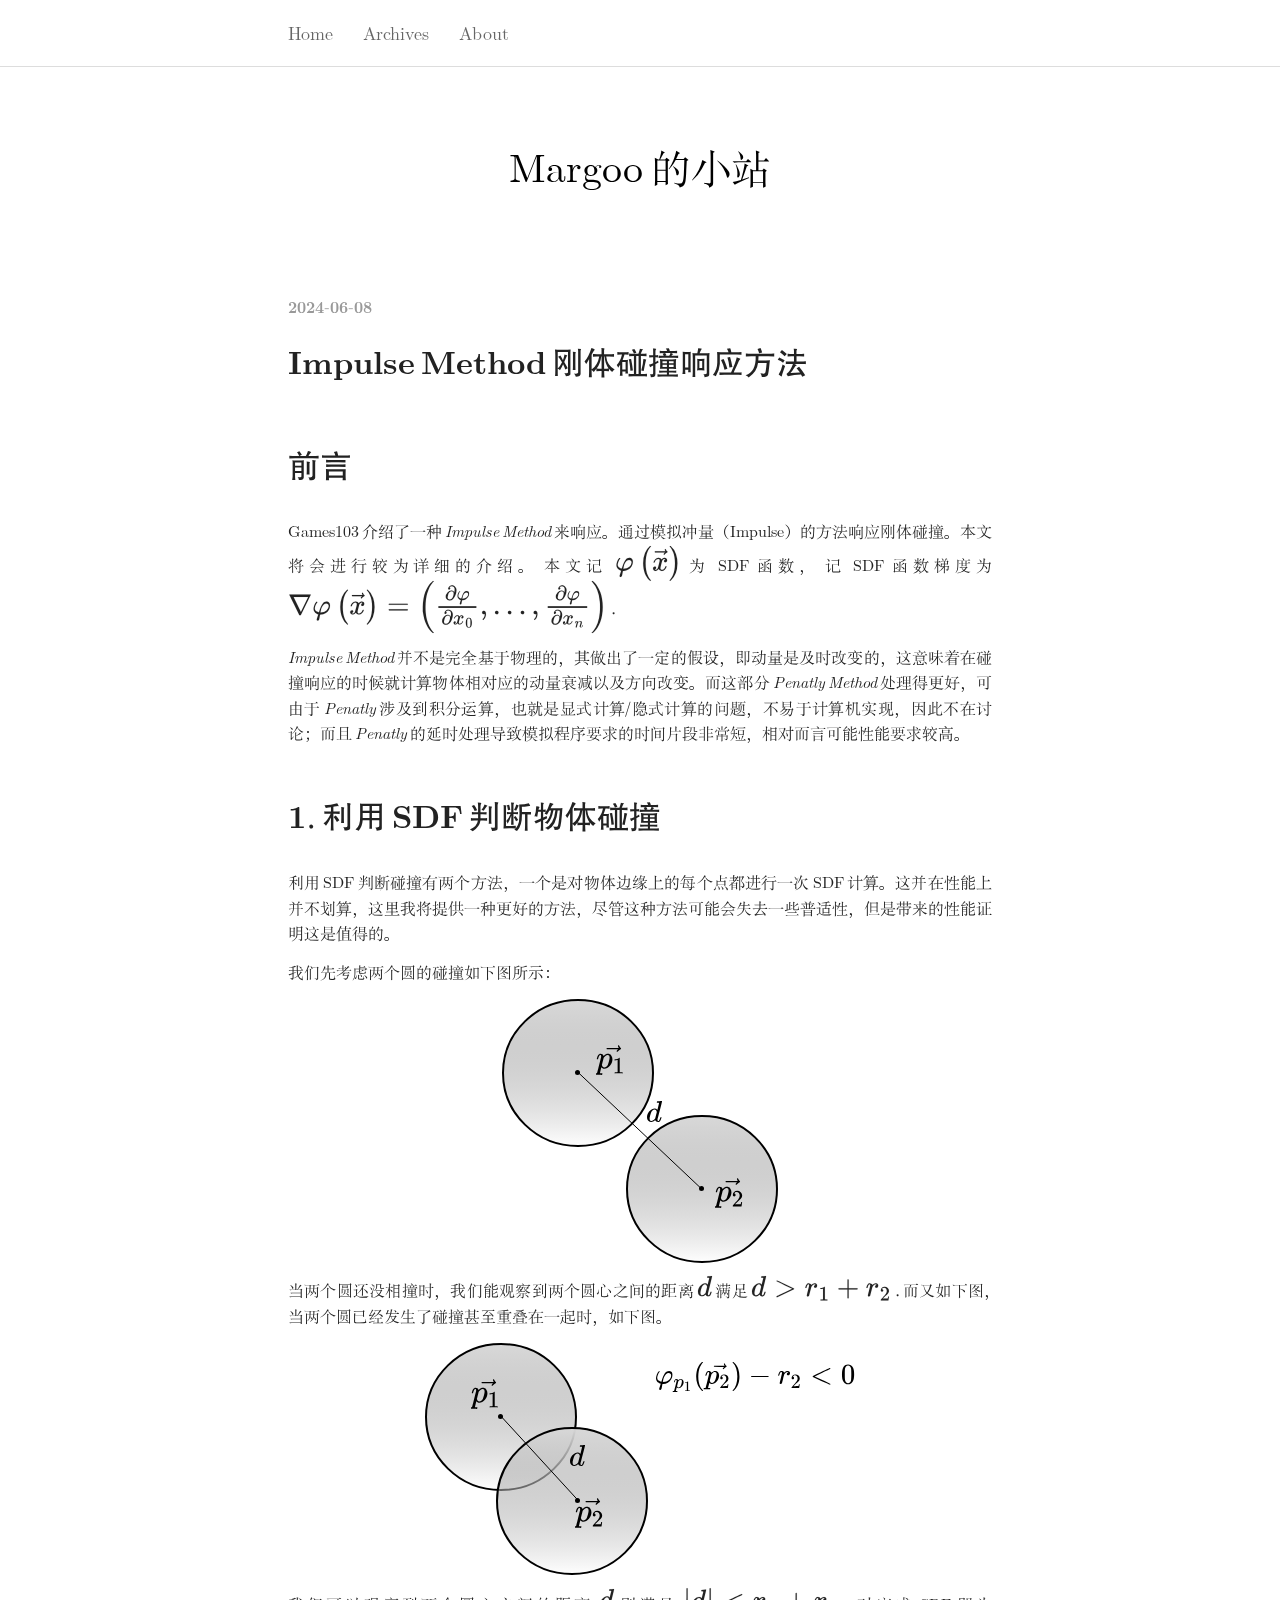
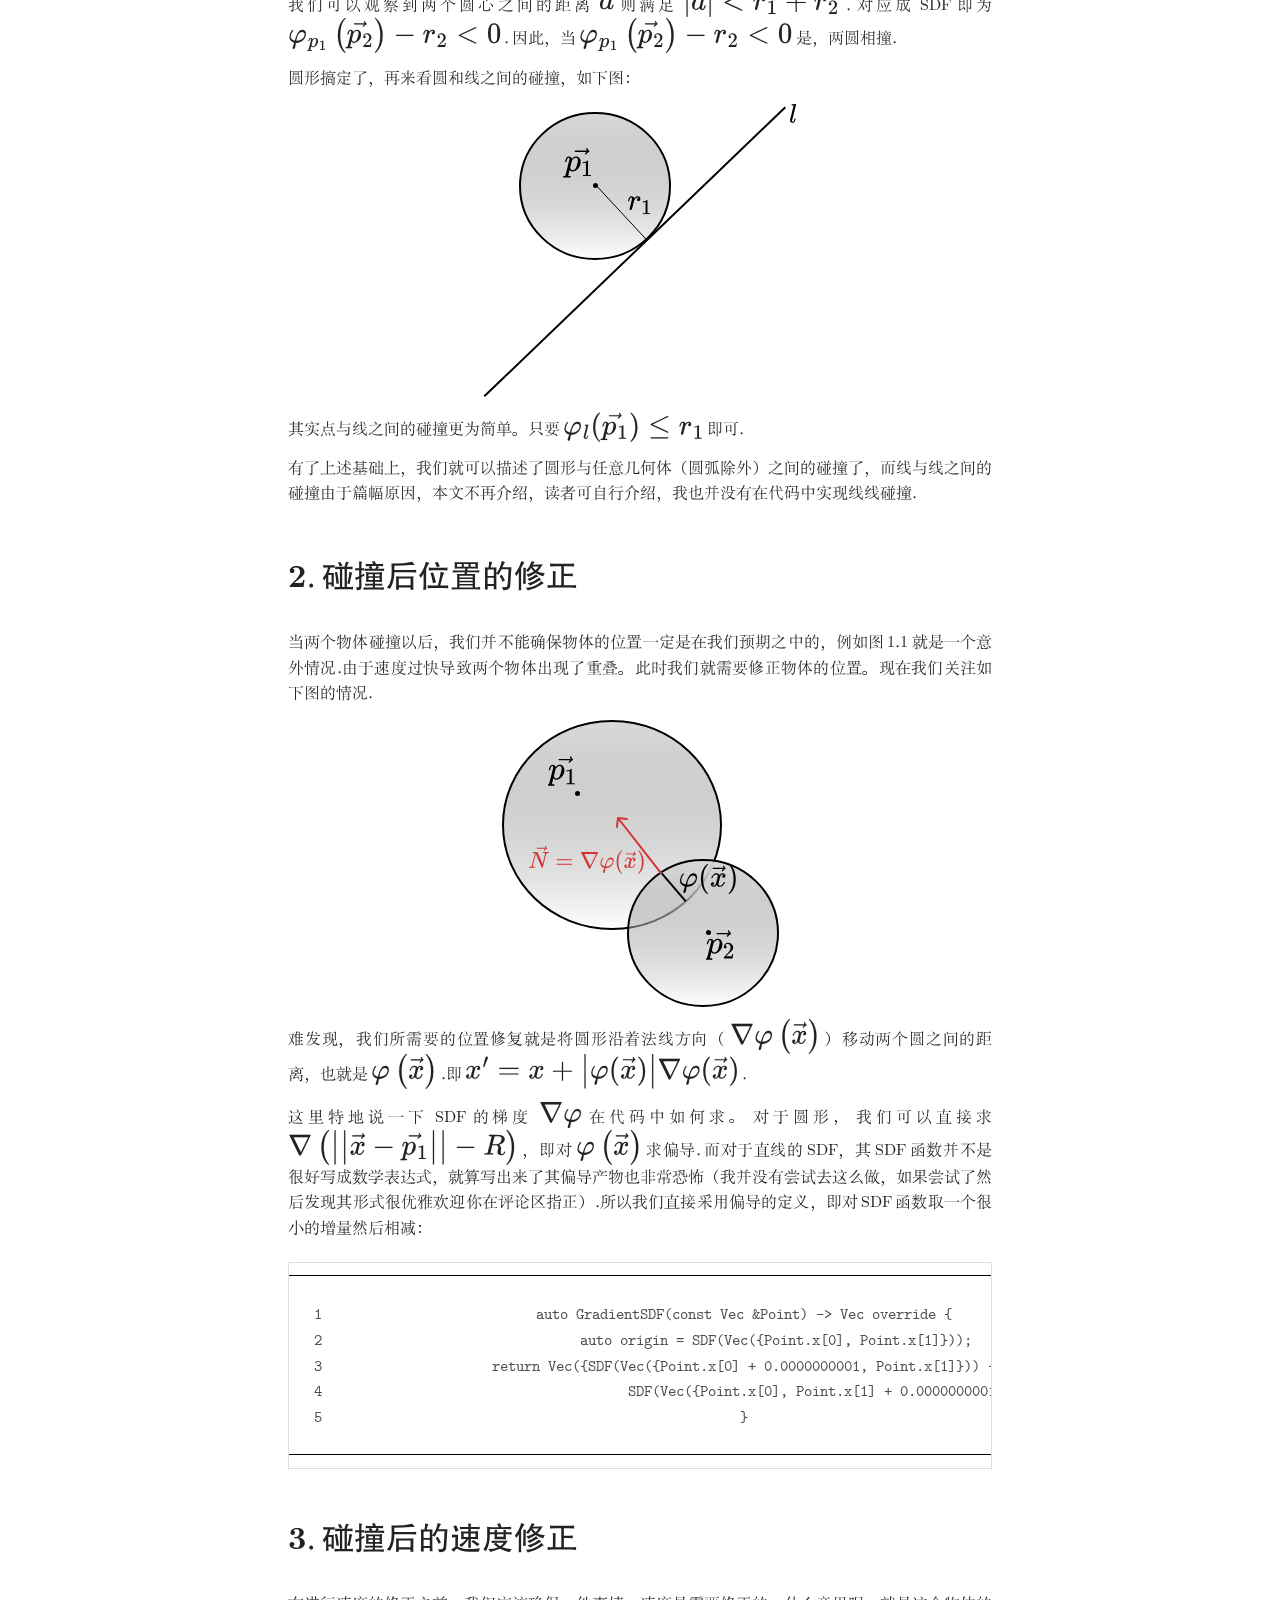
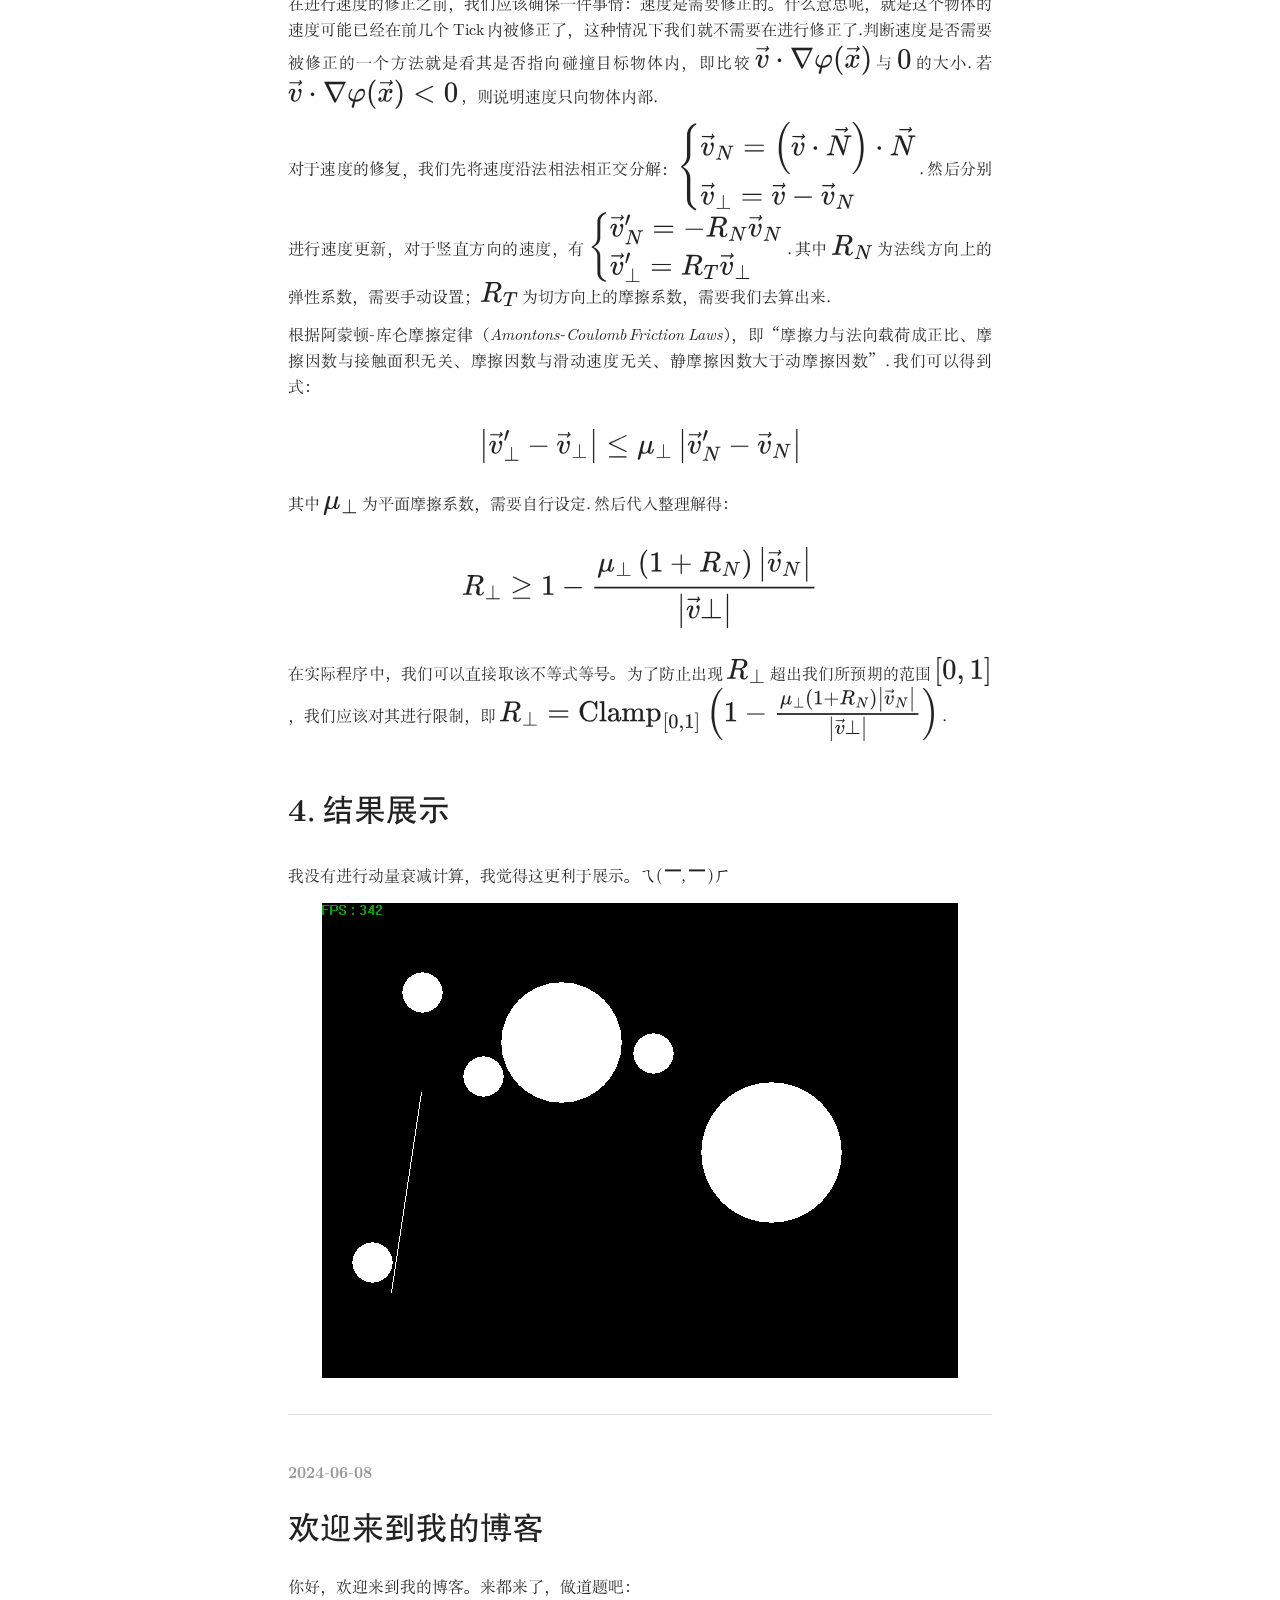
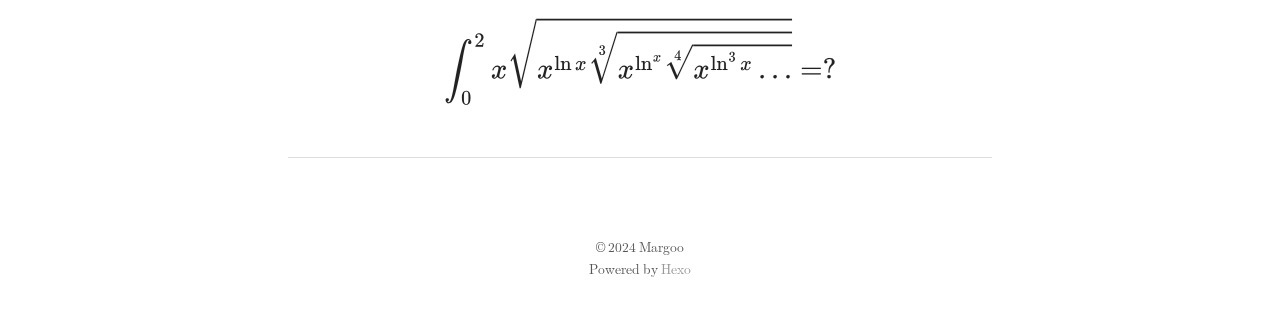
==== commit bbe90f79: "Site updated: 2024-06-08 20:35:58" ====
--- a/index.html
+++ b/index.html
@@ -183,96 +183,46 @@
     <div class="e-content article-entry" itemprop="articleBody">
       
         <h1 id="前言">前言</h1>
-<p>Games103 介绍了一种 <em>Impulse Method</em> 来响应<span class="bd-box"><h-char class="bd bd-beg"><h-inner>。</h-inner></h-char></span>通过模拟冲量<span class="bd-box"><h-char class="bd bd-end"><h-inner>（</h-inner></h-char></span>Impulse<span class="bd-box"><h-char class="bd bd-beg"><h-inner>）</h-inner></h-char></span>的方法响应刚体碰撞<span class="bd-box"><h-char class="bd bd-beg"><h-inner>。</h-inner></h-char></span>本文将会进行较为详细的介绍<span class="bd-box"><h-char class="bd bd-beg"><h-inner>。</h-inner></h-char></span>本文记
-<span class="math inline"><mjx-container class="MathJax" jax="SVG"><svg style="vertical-align: -0.791ex;" xmlns="http://www.w3.org/2000/svg" width="5.223ex" height="2.713ex" role="img" focusable="false" viewBox="0 -849.5 2308.7 1199"><g stroke="currentColor" fill="currentColor" stroke-width="0" transform="scale(1,-1)"><g data-mml-node="math"><g data-mml-node="mi"><path data-c="1D711" d="M92 210Q92 176 106 149T142 108T185 85T220 72L235 70L237 71L250 112Q268 170 283 211T322 299T370 375T429 423T502 442Q547 442 582 410T618 302Q618 224 575 152T457 35T299 -10Q273 -10 273 -12L266 -48Q260 -83 252 -125T241 -179Q236 -203 215 -212Q204 -218 190 -218Q159 -215 159 -185Q159 -175 214 -2L209 0Q204 2 195 5T173 14T147 28T120 46T94 71T71 103T56 142T50 190Q50 238 76 311T149 431H162Q183 431 183 423Q183 417 175 409Q134 361 114 300T92 210ZM574 278Q574 320 550 344T486 369Q437 369 394 329T323 218Q309 184 295 109L286 64Q304 62 306 62Q423 62 498 131T574 278Z"></path></g><g data-mml-node="mrow" transform="translate(820.7,0)"><g data-mml-node="mo" transform="translate(0 -0.5)"><path data-c="28" d="M152 251Q152 646 388 850H416Q422 844 422 841Q422 837 403 816T357 753T302 649T255 482T236 250Q236 124 255 19T301 -147T356 -251T403 -315T422 -340Q422 -343 416 -349H388Q359 -325 332 -296T271 -213T212 -97T170 56T152 251Z"></path></g><g data-mml-node="TeXAtom" data-mjx-texclass="ORD" transform="translate(458,0)"><g data-mml-node="mover"><g data-mml-node="mi"><path data-c="1D465" d="M52 289Q59 331 106 386T222 442Q257 442 286 424T329 379Q371 442 430 442Q467 442 494 420T522 361Q522 332 508 314T481 292T458 288Q439 288 427 299T415 328Q415 374 465 391Q454 404 425 404Q412 404 406 402Q368 386 350 336Q290 115 290 78Q290 50 306 38T341 26Q378 26 414 59T463 140Q466 150 469 151T485 153H489Q504 153 504 145Q504 144 502 134Q486 77 440 33T333 -11Q263 -11 227 52Q186 -10 133 -10H127Q78 -10 57 16T35 71Q35 103 54 123T99 143Q142 143 142 101Q142 81 130 66T107 46T94 41L91 40Q91 39 97 36T113 29T132 26Q168 26 194 71Q203 87 217 139T245 247T261 313Q266 340 266 352Q266 380 251 392T217 404Q177 404 142 372T93 290Q91 281 88 280T72 278H58Q52 284 52 289Z"></path></g><g data-mml-node="mo" transform="translate(313.8,31) translate(-250 0)"><path data-c="20D7" d="M377 694Q377 702 382 708T397 714Q404 714 409 709Q414 705 419 690Q429 653 460 633Q471 626 471 615Q471 606 468 603T454 594Q411 572 379 531Q377 529 374 525T369 519T364 517T357 516Q350 516 344 521T337 536Q337 555 384 595H213L42 596Q29 605 29 615Q29 622 42 635H401Q377 673 377 694Z"></path></g></g></g><g data-mml-node="mo" transform="translate(1030,0) translate(0 -0.5)"><path data-c="29" d="M305 251Q305 -145 69 -349H56Q43 -349 39 -347T35 -338Q37 -333 60 -307T108 -239T160 -136T204 27T221 250T204 473T160 636T108 740T60 807T35 839Q35 850 50 850H56H69Q197 743 256 566Q305 425 305 251Z"></path></g></g></g></g></svg></mjx-container></span> 为
-SDF 函数<span class="bd-box"><h-char class="bd bd-beg"><h-inner>，</h-inner></h-char></span>记
-SDF 函数梯度为 <span class="math inline"><mjx-container class="MathJax" jax="SVG"><svg style="vertical-align: -1.469ex;" xmlns="http://www.w3.org/2000/svg" width="24.998ex" height="4.07ex" role="img" focusable="false" viewBox="0 -1149.5 11049.3 1799"><g stroke="currentColor" fill="currentColor" stroke-width="0" transform="scale(1,-1)"><g data-mml-node="math"><g data-mml-node="mi"><path data-c="2207" d="M46 676Q46 679 51 683H781Q786 679 786 676Q786 674 617 326T444 -26Q439 -33 416 -33T388 -26Q385 -22 216 326T46 676ZM697 596Q697 597 445 597T193 596Q195 591 319 336T445 80L697 596Z"></path></g><g data-mml-node="mi" transform="translate(833,0)"><path data-c="1D711" d="M92 210Q92 176 106 149T142 108T185 85T220 72L235 70L237 71L250 112Q268 170 283 211T322 299T370 375T429 423T502 442Q547 442 582 410T618 302Q618 224 575 152T457 35T299 -10Q273 -10 273 -12L266 -48Q260 -83 252 -125T241 -179Q236 -203 215 -212Q204 -218 190 -218Q159 -215 159 -185Q159 -175 214 -2L209 0Q204 2 195 5T173 14T147 28T120 46T94 71T71 103T56 142T50 190Q50 238 76 311T149 431H162Q183 431 183 423Q183 417 175 409Q134 361 114 300T92 210ZM574 278Q574 320 550 344T486 369Q437 369 394 329T323 218Q309 184 295 109L286 64Q304 62 306 62Q423 62 498 131T574 278Z"></path></g><g data-mml-node="mrow" transform="translate(1653.7,0)"><g data-mml-node="mo" transform="translate(0 -0.5)"><path data-c="28" d="M152 251Q152 646 388 850H416Q422 844 422 841Q422 837 403 816T357 753T302 649T255 482T236 250Q236 124 255 19T301 -147T356 -251T403 -315T422 -340Q422 -343 416 -349H388Q359 -325 332 -296T271 -213T212 -97T170 56T152 251Z"></path></g><g data-mml-node="TeXAtom" data-mjx-texclass="ORD" transform="translate(458,0)"><g data-mml-node="mover"><g data-mml-node="mi"><path data-c="1D465" d="M52 289Q59 331 106 386T222 442Q257 442 286 424T329 379Q371 442 430 442Q467 442 494 420T522 361Q522 332 508 314T481 292T458 288Q439 288 427 299T415 328Q415 374 465 391Q454 404 425 404Q412 404 406 402Q368 386 350 336Q290 115 290 78Q290 50 306 38T341 26Q378 26 414 59T463 140Q466 150 469 151T485 153H489Q504 153 504 145Q504 144 502 134Q486 77 440 33T333 -11Q263 -11 227 52Q186 -10 133 -10H127Q78 -10 57 16T35 71Q35 103 54 123T99 143Q142 143 142 101Q142 81 130 66T107 46T94 41L91 40Q91 39 97 36T113 29T132 26Q168 26 194 71Q203 87 217 139T245 247T261 313Q266 340 266 352Q266 380 251 392T217 404Q177 404 142 372T93 290Q91 281 88 280T72 278H58Q52 284 52 289Z"></path></g><g data-mml-node="mo" transform="translate(313.8,31) translate(-250 0)"><path data-c="20D7" d="M377 694Q377 702 382 708T397 714Q404 714 409 709Q414 705 419 690Q429 653 460 633Q471 626 471 615Q471 606 468 603T454 594Q411 572 379 531Q377 529 374 525T369 519T364 517T357 516Q350 516 344 521T337 536Q337 555 384 595H213L42 596Q29 605 29 615Q29 622 42 635H401Q377 673 377 694Z"></path></g></g></g><g data-mml-node="mo" transform="translate(1030,0) translate(0 -0.5)"><path data-c="29" d="M305 251Q305 -145 69 -349H56Q43 -349 39 -347T35 -338Q37 -333 60 -307T108 -239T160 -136T204 27T221 250T204 473T160 636T108 740T60 807T35 839Q35 850 50 850H56H69Q197 743 256 566Q305 425 305 251Z"></path></g></g><g data-mml-node="mo" transform="translate(3419.4,0)"><path data-c="3D" d="M56 347Q56 360 70 367H707Q722 359 722 347Q722 336 708 328L390 327H72Q56 332 56 347ZM56 153Q56 168 72 173H708Q722 163 722 153Q722 140 707 133H70Q56 140 56 153Z"></path></g><g data-mml-node="mrow" transform="translate(4475.2,0)"><g data-mml-node="mo" transform="translate(0 -0.5)"><path data-c="28" d="M180 96T180 250T205 541T266 770T353 944T444 1069T527 1150H555Q561 1144 561 1141Q561 1137 545 1120T504 1072T447 995T386 878T330 721T288 513T272 251Q272 133 280 56Q293 -87 326 -209T399 -405T475 -531T536 -609T561 -640Q561 -643 555 -649H527Q483 -612 443 -568T353 -443T266 -270T205 -41Z"></path></g><g data-mml-node="mfrac" transform="translate(597,0)"><g data-mml-node="mrow" transform="translate(345.4,494.1) scale(0.707)"><g data-mml-node="mi"><path data-c="1D715" d="M202 508Q179 508 169 520T158 547Q158 557 164 577T185 624T230 675T301 710L333 715H345Q378 715 384 714Q447 703 489 661T549 568T566 457Q566 362 519 240T402 53Q321 -22 223 -22Q123 -22 73 56Q42 102 42 148V159Q42 276 129 370T322 465Q383 465 414 434T455 367L458 378Q478 461 478 515Q478 603 437 639T344 676Q266 676 223 612Q264 606 264 572Q264 547 246 528T202 508ZM430 306Q430 372 401 400T333 428Q270 428 222 382Q197 354 183 323T150 221Q132 149 132 116Q132 21 232 21Q244 21 250 22Q327 35 374 112Q389 137 409 196T430 306Z"></path></g><g data-mml-node="mi" transform="translate(566,0)"><path data-c="1D711" d="M92 210Q92 176 106 149T142 108T185 85T220 72L235 70L237 71L250 112Q268 170 283 211T322 299T370 375T429 423T502 442Q547 442 582 410T618 302Q618 224 575 152T457 35T299 -10Q273 -10 273 -12L266 -48Q260 -83 252 -125T241 -179Q236 -203 215 -212Q204 -218 190 -218Q159 -215 159 -185Q159 -175 214 -2L209 0Q204 2 195 5T173 14T147 28T120 46T94 71T71 103T56 142T50 190Q50 238 76 311T149 431H162Q183 431 183 423Q183 417 175 409Q134 361 114 300T92 210ZM574 278Q574 320 550 344T486 369Q437 369 394 329T323 218Q309 184 295 109L286 64Q304 62 306 62Q423 62 498 131T574 278Z"></path></g></g><g data-mml-node="mrow" transform="translate(220,-345.6) scale(0.707)"><g data-mml-node="mi"><path data-c="1D715" d="M202 508Q179 508 169 520T158 547Q158 557 164 577T185 624T230 675T301 710L333 715H345Q378 715 384 714Q447 703 489 661T549 568T566 457Q566 362 519 240T402 53Q321 -22 223 -22Q123 -22 73 56Q42 102 42 148V159Q42 276 129 370T322 465Q383 465 414 434T455 367L458 378Q478 461 478 515Q478 603 437 639T344 676Q266 676 223 612Q264 606 264 572Q264 547 246 528T202 508ZM430 306Q430 372 401 400T333 428Q270 428 222 382Q197 354 183 323T150 221Q132 149 132 116Q132 21 232 21Q244 21 250 22Q327 35 374 112Q389 137 409 196T430 306Z"></path></g><g data-mml-node="msub" transform="translate(566,0)"><g data-mml-node="mi"><path data-c="1D465" d="M52 289Q59 331 106 386T222 442Q257 442 286 424T329 379Q371 442 430 442Q467 442 494 420T522 361Q522 332 508 314T481 292T458 288Q439 288 427 299T415 328Q415 374 465 391Q454 404 425 404Q412 404 406 402Q368 386 350 336Q290 115 290 78Q290 50 306 38T341 26Q378 26 414 59T463 140Q466 150 469 151T485 153H489Q504 153 504 145Q504 144 502 134Q486 77 440 33T333 -11Q263 -11 227 52Q186 -10 133 -10H127Q78 -10 57 16T35 71Q35 103 54 123T99 143Q142 143 142 101Q142 81 130 66T107 46T94 41L91 40Q91 39 97 36T113 29T132 26Q168 26 194 71Q203 87 217 139T245 247T261 313Q266 340 266 352Q266 380 251 392T217 404Q177 404 142 372T93 290Q91 281 88 280T72 278H58Q52 284 52 289Z"></path></g><g data-mml-node="mn" transform="translate(605,-150) scale(0.707)"><path data-c="30" d="M96 585Q152 666 249 666Q297 666 345 640T423 548Q460 465 460 320Q460 165 417 83Q397 41 362 16T301 -15T250 -22Q224 -22 198 -16T137 16T82 83Q39 165 39 320Q39 494 96 585ZM321 597Q291 629 250 629Q208 629 178 597Q153 571 145 525T137 333Q137 175 145 125T181 46Q209 16 250 16Q290 16 318 46Q347 76 354 130T362 333Q362 478 354 524T321 597Z"></path></g></g></g><rect width="1313.4" height="60" x="120" y="220"></rect></g><g data-mml-node="mo" transform="translate(2150.4,0)"><path data-c="2C" d="M78 35T78 60T94 103T137 121Q165 121 187 96T210 8Q210 -27 201 -60T180 -117T154 -158T130 -185T117 -194Q113 -194 104 -185T95 -172Q95 -168 106 -156T131 -126T157 -76T173 -3V9L172 8Q170 7 167 6T161 3T152 1T140 0Q113 0 96 17Z"></path></g><g data-mml-node="mo" transform="translate(2595,0)"><path data-c="2E" d="M78 60Q78 84 95 102T138 120Q162 120 180 104T199 61Q199 36 182 18T139 0T96 17T78 60Z"></path></g><g data-mml-node="mo" transform="translate(3039.7,0)"><path data-c="2E" d="M78 60Q78 84 95 102T138 120Q162 120 180 104T199 61Q199 36 182 18T139 0T96 17T78 60Z"></path></g><g data-mml-node="mo" transform="translate(3484.4,0)"><path data-c="2E" d="M78 60Q78 84 95 102T138 120Q162 120 180 104T199 61Q199 36 182 18T139 0T96 17T78 60Z"></path></g><g data-mml-node="mo" transform="translate(3929,0)"><path data-c="2C" d="M78 35T78 60T94 103T137 121Q165 121 187 96T210 8Q210 -27 201 -60T180 -117T154 -158T130 -185T117 -194Q113 -194 104 -185T95 -172Q95 -168 106 -156T131 -126T157 -76T173 -3V9L172 8Q170 7 167 6T161 3T152 1T140 0Q113 0 96 17Z"></path></g><g data-mml-node="mfrac" transform="translate(4373.7,0)"><g data-mml-node="mrow" transform="translate(370.4,494.1) scale(0.707)"><g data-mml-node="mi"><path data-c="1D715" d="M202 508Q179 508 169 520T158 547Q158 557 164 577T185 624T230 675T301 710L333 715H345Q378 715 384 714Q447 703 489 661T549 568T566 457Q566 362 519 240T402 53Q321 -22 223 -22Q123 -22 73 56Q42 102 42 148V159Q42 276 129 370T322 465Q383 465 414 434T455 367L458 378Q478 461 478 515Q478 603 437 639T344 676Q266 676 223 612Q264 606 264 572Q264 547 246 528T202 508ZM430 306Q430 372 401 400T333 428Q270 428 222 382Q197 354 183 323T150 221Q132 149 132 116Q132 21 232 21Q244 21 250 22Q327 35 374 112Q389 137 409 196T430 306Z"></path></g><g data-mml-node="mi" transform="translate(566,0)"><path data-c="1D711" d="M92 210Q92 176 106 149T142 108T185 85T220 72L235 70L237 71L250 112Q268 170 283 211T322 299T370 375T429 423T502 442Q547 442 582 410T618 302Q618 224 575 152T457 35T299 -10Q273 -10 273 -12L266 -48Q260 -83 252 -125T241 -179Q236 -203 215 -212Q204 -218 190 -218Q159 -215 159 -185Q159 -175 214 -2L209 0Q204 2 195 5T173 14T147 28T120 46T94 71T71 103T56 142T50 190Q50 238 76 311T149 431H162Q183 431 183 423Q183 417 175 409Q134 361 114 300T92 210ZM574 278Q574 320 550 344T486 369Q437 369 394 329T323 218Q309 184 295 109L286 64Q304 62 306 62Q423 62 498 131T574 278Z"></path></g></g><g data-mml-node="mrow" transform="translate(220,-345.6) scale(0.707)"><g data-mml-node="mi"><path data-c="1D715" d="M202 508Q179 508 169 520T158 547Q158 557 164 577T185 624T230 675T301 710L333 715H345Q378 715 384 714Q447 703 489 661T549 568T566 457Q566 362 519 240T402 53Q321 -22 223 -22Q123 -22 73 56Q42 102 42 148V159Q42 276 129 370T322 465Q383 465 414 434T455 367L458 378Q478 461 478 515Q478 603 437 639T344 676Q266 676 223 612Q264 606 264 572Q264 547 246 528T202 508ZM430 306Q430 372 401 400T333 428Q270 428 222 382Q197 354 183 323T150 221Q132 149 132 116Q132 21 232 21Q244 21 250 22Q327 35 374 112Q389 137 409 196T430 306Z"></path></g><g data-mml-node="msub" transform="translate(566,0)"><g data-mml-node="mi"><path data-c="1D465" d="M52 289Q59 331 106 386T222 442Q257 442 286 424T329 379Q371 442 430 442Q467 442 494 420T522 361Q522 332 508 314T481 292T458 288Q439 288 427 299T415 328Q415 374 465 391Q454 404 425 404Q412 404 406 402Q368 386 350 336Q290 115 290 78Q290 50 306 38T341 26Q378 26 414 59T463 140Q466 150 469 151T485 153H489Q504 153 504 145Q504 144 502 134Q486 77 440 33T333 -11Q263 -11 227 52Q186 -10 133 -10H127Q78 -10 57 16T35 71Q35 103 54 123T99 143Q142 143 142 101Q142 81 130 66T107 46T94 41L91 40Q91 39 97 36T113 29T132 26Q168 26 194 71Q203 87 217 139T245 247T261 313Q266 340 266 352Q266 380 251 392T217 404Q177 404 142 372T93 290Q91 281 88 280T72 278H58Q52 284 52 289Z"></path></g><g data-mml-node="mi" transform="translate(605,-150) scale(0.707)"><path data-c="1D45B" d="M21 287Q22 293 24 303T36 341T56 388T89 425T135 442Q171 442 195 424T225 390T231 369Q231 367 232 367L243 378Q304 442 382 442Q436 442 469 415T503 336T465 179T427 52Q427 26 444 26Q450 26 453 27Q482 32 505 65T540 145Q542 153 560 153Q580 153 580 145Q580 144 576 130Q568 101 554 73T508 17T439 -10Q392 -10 371 17T350 73Q350 92 386 193T423 345Q423 404 379 404H374Q288 404 229 303L222 291L189 157Q156 26 151 16Q138 -11 108 -11Q95 -11 87 -5T76 7T74 17Q74 30 112 180T152 343Q153 348 153 366Q153 405 129 405Q91 405 66 305Q60 285 60 284Q58 278 41 278H27Q21 284 21 287Z"></path></g></g></g><rect width="1363.4" height="60" x="120" y="220"></rect></g><g data-mml-node="mo" transform="translate(5977.1,0) translate(0 -0.5)"><path data-c="29" d="M35 1138Q35 1150 51 1150H56H69Q113 1113 153 1069T243 944T330 771T391 541T416 250T391 -40T330 -270T243 -443T152 -568T69 -649H56Q43 -649 39 -647T35 -637Q65 -607 110 -548Q283 -316 316 56Q324 133 324 251Q324 368 316 445Q278 877 48 1123Q36 1137 35 1138Z"></path></g></g></g></g></svg></mjx-container></span>.</p>
-<p><em>Impulse Method</em> 并不是完全基于物理的<span class="bd-box"><h-char class="bd bd-beg"><h-inner>，</h-inner></h-char></span>其做出了一定的假设<span class="bd-box"><h-char class="bd bd-beg"><h-inner>，</h-inner></h-char></span>即动量是及时改变的<span class="bd-box"><h-char class="bd bd-beg"><h-inner>，</h-inner></h-char></span>这意味着在碰撞响应的时候就计算物体相对应的动量衰减以及方向改变<span class="bd-box"><h-char class="bd bd-beg"><h-inner>。</h-inner></h-char></span>而这部分
-<em>Penatly Method</em> 处理得更好<span class="bd-box"><h-char class="bd bd-beg"><h-inner>，</h-inner></h-char></span>可由于
-<em>Penatly</em> 涉及到积分运算<span class="bd-box"><h-char class="bd bd-beg"><h-inner>，</h-inner></h-char></span>也就是显式计算/隐式计算的问题<span class="bd-box"><h-char class="bd bd-beg"><h-inner>，</h-inner></h-char></span>不易于计算机实现<span class="bd-box"><h-char class="bd bd-beg"><h-inner>，</h-inner></h-char></span>因此不在讨论<span class="bd-box"><h-char class="bd bd-beg"><h-inner>；</h-inner></h-char></span>而且
-<em>Penatly</em> 的延时处理导致模拟程序要求的时间片段非常短<span class="bd-box"><h-char class="bd bd-beg"><h-inner>，</h-inner></h-char></span>相对而言可能性能要求较高<span class="bd-box"><h-char class="bd bd-beg"><h-inner>。</h-inner></h-char></span></p>
-<h1 id="利用-sdf-判断物体碰撞">1. 利用 SDF 判断物体碰撞</h1>
-<p>利用 SDF 判断碰撞有两个方法<span class="bd-box"><h-char class="bd bd-beg"><h-inner>，</h-inner></h-char></span>一个是对物体边缘上的每个点都进行一次
-SDF 计算<span class="bd-box"><h-char class="bd bd-beg"><h-inner>。</h-inner></h-char></span>这并在性能上并不划算<span class="bd-box"><h-char class="bd bd-beg"><h-inner>，</h-inner></h-char></span>这里我将提供一种更好的方法<span class="bd-box"><h-char class="bd bd-beg"><h-inner>，</h-inner></h-char></span>尽管这种方法可能会失去一些普适性<span class="bd-box"><h-char class="bd bd-beg"><h-inner>，</h-inner></h-char></span>但是带来的性能证明这是值得的<span class="bd-box"><h-char class="bd bd-beg"><h-inner>。</h-inner></h-char></span></p>
+<p>Games103 介绍了一种 <em>Impulse Method</em> 来响应<span class="bd-box"><h-char class="bd bd-beg"><h-inner>。</h-inner></h-char></span>通过模拟冲量<span class="bd-box"><h-char class="bd bd-end"><h-inner>（</h-inner></h-char></span>Impulse<span class="bd-box"><h-char class="bd bd-beg"><h-inner>）</h-inner></h-char></span>的方法响应刚体碰撞<span class="bd-box"><h-char class="bd bd-beg"><h-inner>。</h-inner></h-char></span>本文将会进行较为详细的介绍<span class="bd-box"><h-char class="bd bd-beg"><h-inner>。</h-inner></h-char></span>本文记 <span class="markdown-them-math-inline"><mjx-container class="MathJax" jax="SVG"><svg style="vertical-align: -0.791ex;" xmlns="http://www.w3.org/2000/svg" width="5.223ex" height="2.713ex" role="img" focusable="false" viewBox="0 -849.5 2308.7 1199"><g stroke="currentColor" fill="currentColor" stroke-width="0" transform="scale(1,-1)"><g data-mml-node="math"><g data-mml-node="mi"><path data-c="1D711" d="M92 210Q92 176 106 149T142 108T185 85T220 72L235 70L237 71L250 112Q268 170 283 211T322 299T370 375T429 423T502 442Q547 442 582 410T618 302Q618 224 575 152T457 35T299 -10Q273 -10 273 -12L266 -48Q260 -83 252 -125T241 -179Q236 -203 215 -212Q204 -218 190 -218Q159 -215 159 -185Q159 -175 214 -2L209 0Q204 2 195 5T173 14T147 28T120 46T94 71T71 103T56 142T50 190Q50 238 76 311T149 431H162Q183 431 183 423Q183 417 175 409Q134 361 114 300T92 210ZM574 278Q574 320 550 344T486 369Q437 369 394 329T323 218Q309 184 295 109L286 64Q304 62 306 62Q423 62 498 131T574 278Z"></path></g><g data-mml-node="mrow" transform="translate(820.7,0)"><g data-mml-node="mo" transform="translate(0 -0.5)"><path data-c="28" d="M152 251Q152 646 388 850H416Q422 844 422 841Q422 837 403 816T357 753T302 649T255 482T236 250Q236 124 255 19T301 -147T356 -251T403 -315T422 -340Q422 -343 416 -349H388Q359 -325 332 -296T271 -213T212 -97T170 56T152 251Z"></path></g><g data-mml-node="TeXAtom" data-mjx-texclass="ORD" transform="translate(458,0)"><g data-mml-node="mover"><g data-mml-node="mi"><path data-c="1D465" d="M52 289Q59 331 106 386T222 442Q257 442 286 424T329 379Q371 442 430 442Q467 442 494 420T522 361Q522 332 508 314T481 292T458 288Q439 288 427 299T415 328Q415 374 465 391Q454 404 425 404Q412 404 406 402Q368 386 350 336Q290 115 290 78Q290 50 306 38T341 26Q378 26 414 59T463 140Q466 150 469 151T485 153H489Q504 153 504 145Q504 144 502 134Q486 77 440 33T333 -11Q263 -11 227 52Q186 -10 133 -10H127Q78 -10 57 16T35 71Q35 103 54 123T99 143Q142 143 142 101Q142 81 130 66T107 46T94 41L91 40Q91 39 97 36T113 29T132 26Q168 26 194 71Q203 87 217 139T245 247T261 313Q266 340 266 352Q266 380 251 392T217 404Q177 404 142 372T93 290Q91 281 88 280T72 278H58Q52 284 52 289Z"></path></g><g data-mml-node="mo" transform="translate(313.8,31) translate(-250 0)"><path data-c="20D7" d="M377 694Q377 702 382 708T397 714Q404 714 409 709Q414 705 419 690Q429 653 460 633Q471 626 471 615Q471 606 468 603T454 594Q411 572 379 531Q377 529 374 525T369 519T364 517T357 516Q350 516 344 521T337 536Q337 555 384 595H213L42 596Q29 605 29 615Q29 622 42 635H401Q377 673 377 694Z"></path></g></g></g><g data-mml-node="mo" transform="translate(1030,0) translate(0 -0.5)"><path data-c="29" d="M305 251Q305 -145 69 -349H56Q43 -349 39 -347T35 -338Q37 -333 60 -307T108 -239T160 -136T204 27T221 250T204 473T160 636T108 740T60 807T35 839Q35 850 50 850H56H69Q197 743 256 566Q305 425 305 251Z"></path></g></g></g></g></svg></mjx-container></span> 为 SDF 函数<span class="bd-box"><h-char class="bd bd-beg"><h-inner>，</h-inner></h-char></span>记 SDF 函数梯度为 <span class="markdown-them-math-inline"><mjx-container class="MathJax" jax="SVG"><svg style="vertical-align: -1.469ex;" xmlns="http://www.w3.org/2000/svg" width="24.998ex" height="4.07ex" role="img" focusable="false" viewBox="0 -1149.5 11049.3 1799"><g stroke="currentColor" fill="currentColor" stroke-width="0" transform="scale(1,-1)"><g data-mml-node="math"><g data-mml-node="mi"><path data-c="2207" d="M46 676Q46 679 51 683H781Q786 679 786 676Q786 674 617 326T444 -26Q439 -33 416 -33T388 -26Q385 -22 216 326T46 676ZM697 596Q697 597 445 597T193 596Q195 591 319 336T445 80L697 596Z"></path></g><g data-mml-node="mi" transform="translate(833,0)"><path data-c="1D711" d="M92 210Q92 176 106 149T142 108T185 85T220 72L235 70L237 71L250 112Q268 170 283 211T322 299T370 375T429 423T502 442Q547 442 582 410T618 302Q618 224 575 152T457 35T299 -10Q273 -10 273 -12L266 -48Q260 -83 252 -125T241 -179Q236 -203 215 -212Q204 -218 190 -218Q159 -215 159 -185Q159 -175 214 -2L209 0Q204 2 195 5T173 14T147 28T120 46T94 71T71 103T56 142T50 190Q50 238 76 311T149 431H162Q183 431 183 423Q183 417 175 409Q134 361 114 300T92 210ZM574 278Q574 320 550 344T486 369Q437 369 394 329T323 218Q309 184 295 109L286 64Q304 62 306 62Q423 62 498 131T574 278Z"></path></g><g data-mml-node="mrow" transform="translate(1653.7,0)"><g data-mml-node="mo" transform="translate(0 -0.5)"><path data-c="28" d="M152 251Q152 646 388 850H416Q422 844 422 841Q422 837 403 816T357 753T302 649T255 482T236 250Q236 124 255 19T301 -147T356 -251T403 -315T422 -340Q422 -343 416 -349H388Q359 -325 332 -296T271 -213T212 -97T170 56T152 251Z"></path></g><g data-mml-node="TeXAtom" data-mjx-texclass="ORD" transform="translate(458,0)"><g data-mml-node="mover"><g data-mml-node="mi"><path data-c="1D465" d="M52 289Q59 331 106 386T222 442Q257 442 286 424T329 379Q371 442 430 442Q467 442 494 420T522 361Q522 332 508 314T481 292T458 288Q439 288 427 299T415 328Q415 374 465 391Q454 404 425 404Q412 404 406 402Q368 386 350 336Q290 115 290 78Q290 50 306 38T341 26Q378 26 414 59T463 140Q466 150 469 151T485 153H489Q504 153 504 145Q504 144 502 134Q486 77 440 33T333 -11Q263 -11 227 52Q186 -10 133 -10H127Q78 -10 57 16T35 71Q35 103 54 123T99 143Q142 143 142 101Q142 81 130 66T107 46T94 41L91 40Q91 39 97 36T113 29T132 26Q168 26 194 71Q203 87 217 139T245 247T261 313Q266 340 266 352Q266 380 251 392T217 404Q177 404 142 372T93 290Q91 281 88 280T72 278H58Q52 284 52 289Z"></path></g><g data-mml-node="mo" transform="translate(313.8,31) translate(-250 0)"><path data-c="20D7" d="M377 694Q377 702 382 708T397 714Q404 714 409 709Q414 705 419 690Q429 653 460 633Q471 626 471 615Q471 606 468 603T454 594Q411 572 379 531Q377 529 374 525T369 519T364 517T357 516Q350 516 344 521T337 536Q337 555 384 595H213L42 596Q29 605 29 615Q29 622 42 635H401Q377 673 377 694Z"></path></g></g></g><g data-mml-node="mo" transform="translate(1030,0) translate(0 -0.5)"><path data-c="29" d="M305 251Q305 -145 69 -349H56Q43 -349 39 -347T35 -338Q37 -333 60 -307T108 -239T160 -136T204 27T221 250T204 473T160 636T108 740T60 807T35 839Q35 850 50 850H56H69Q197 743 256 566Q305 425 305 251Z"></path></g></g><g data-mml-node="mo" transform="translate(3419.4,0)"><path data-c="3D" d="M56 347Q56 360 70 367H707Q722 359 722 347Q722 336 708 328L390 327H72Q56 332 56 347ZM56 153Q56 168 72 173H708Q722 163 722 153Q722 140 707 133H70Q56 140 56 153Z"></path></g><g data-mml-node="mrow" transform="translate(4475.2,0)"><g data-mml-node="mo" transform="translate(0 -0.5)"><path data-c="28" d="M180 96T180 250T205 541T266 770T353 944T444 1069T527 1150H555Q561 1144 561 1141Q561 1137 545 1120T504 1072T447 995T386 878T330 721T288 513T272 251Q272 133 280 56Q293 -87 326 -209T399 -405T475 -531T536 -609T561 -640Q561 -643 555 -649H527Q483 -612 443 -568T353 -443T266 -270T205 -41Z"></path></g><g data-mml-node="mfrac" transform="translate(597,0)"><g data-mml-node="mrow" transform="translate(345.4,494.1) scale(0.707)"><g data-mml-node="mi"><path data-c="1D715" d="M202 508Q179 508 169 520T158 547Q158 557 164 577T185 624T230 675T301 710L333 715H345Q378 715 384 714Q447 703 489 661T549 568T566 457Q566 362 519 240T402 53Q321 -22 223 -22Q123 -22 73 56Q42 102 42 148V159Q42 276 129 370T322 465Q383 465 414 434T455 367L458 378Q478 461 478 515Q478 603 437 639T344 676Q266 676 223 612Q264 606 264 572Q264 547 246 528T202 508ZM430 306Q430 372 401 400T333 428Q270 428 222 382Q197 354 183 323T150 221Q132 149 132 116Q132 21 232 21Q244 21 250 22Q327 35 374 112Q389 137 409 196T430 306Z"></path></g><g data-mml-node="mi" transform="translate(566,0)"><path data-c="1D711" d="M92 210Q92 176 106 149T142 108T185 85T220 72L235 70L237 71L250 112Q268 170 283 211T322 299T370 375T429 423T502 442Q547 442 582 410T618 302Q618 224 575 152T457 35T299 -10Q273 -10 273 -12L266 -48Q260 -83 252 -125T241 -179Q236 -203 215 -212Q204 -218 190 -218Q159 -215 159 -185Q159 -175 214 -2L209 0Q204 2 195 5T173 14T147 28T120 46T94 71T71 103T56 142T50 190Q50 238 76 311T149 431H162Q183 431 183 423Q183 417 175 409Q134 361 114 300T92 210ZM574 278Q574 320 550 344T486 369Q437 369 394 329T323 218Q309 184 295 109L286 64Q304 62 306 62Q423 62 498 131T574 278Z"></path></g></g><g data-mml-node="mrow" transform="translate(220,-345.6) scale(0.707)"><g data-mml-node="mi"><path data-c="1D715" d="M202 508Q179 508 169 520T158 547Q158 557 164 577T185 624T230 675T301 710L333 715H345Q378 715 384 714Q447 703 489 661T549 568T566 457Q566 362 519 240T402 53Q321 -22 223 -22Q123 -22 73 56Q42 102 42 148V159Q42 276 129 370T322 465Q383 465 414 434T455 367L458 378Q478 461 478 515Q478 603 437 639T344 676Q266 676 223 612Q264 606 264 572Q264 547 246 528T202 508ZM430 306Q430 372 401 400T333 428Q270 428 222 382Q197 354 183 323T150 221Q132 149 132 116Q132 21 232 21Q244 21 250 22Q327 35 374 112Q389 137 409 196T430 306Z"></path></g><g data-mml-node="msub" transform="translate(566,0)"><g data-mml-node="mi"><path data-c="1D465" d="M52 289Q59 331 106 386T222 442Q257 442 286 424T329 379Q371 442 430 442Q467 442 494 420T522 361Q522 332 508 314T481 292T458 288Q439 288 427 299T415 328Q415 374 465 391Q454 404 425 404Q412 404 406 402Q368 386 350 336Q290 115 290 78Q290 50 306 38T341 26Q378 26 414 59T463 140Q466 150 469 151T485 153H489Q504 153 504 145Q504 144 502 134Q486 77 440 33T333 -11Q263 -11 227 52Q186 -10 133 -10H127Q78 -10 57 16T35 71Q35 103 54 123T99 143Q142 143 142 101Q142 81 130 66T107 46T94 41L91 40Q91 39 97 36T113 29T132 26Q168 26 194 71Q203 87 217 139T245 247T261 313Q266 340 266 352Q266 380 251 392T217 404Q177 404 142 372T93 290Q91 281 88 280T72 278H58Q52 284 52 289Z"></path></g><g data-mml-node="mn" transform="translate(605,-150) scale(0.707)"><path data-c="30" d="M96 585Q152 666 249 666Q297 666 345 640T423 548Q460 465 460 320Q460 165 417 83Q397 41 362 16T301 -15T250 -22Q224 -22 198 -16T137 16T82 83Q39 165 39 320Q39 494 96 585ZM321 597Q291 629 250 629Q208 629 178 597Q153 571 145 525T137 333Q137 175 145 125T181 46Q209 16 250 16Q290 16 318 46Q347 76 354 130T362 333Q362 478 354 524T321 597Z"></path></g></g></g><rect width="1313.4" height="60" x="120" y="220"></rect></g><g data-mml-node="mo" transform="translate(2150.4,0)"><path data-c="2C" d="M78 35T78 60T94 103T137 121Q165 121 187 96T210 8Q210 -27 201 -60T180 -117T154 -158T130 -185T117 -194Q113 -194 104 -185T95 -172Q95 -168 106 -156T131 -126T157 -76T173 -3V9L172 8Q170 7 167 6T161 3T152 1T140 0Q113 0 96 17Z"></path></g><g data-mml-node="mo" transform="translate(2595,0)"><path data-c="2E" d="M78 60Q78 84 95 102T138 120Q162 120 180 104T199 61Q199 36 182 18T139 0T96 17T78 60Z"></path></g><g data-mml-node="mo" transform="translate(3039.7,0)"><path data-c="2E" d="M78 60Q78 84 95 102T138 120Q162 120 180 104T199 61Q199 36 182 18T139 0T96 17T78 60Z"></path></g><g data-mml-node="mo" transform="translate(3484.4,0)"><path data-c="2E" d="M78 60Q78 84 95 102T138 120Q162 120 180 104T199 61Q199 36 182 18T139 0T96 17T78 60Z"></path></g><g data-mml-node="mo" transform="translate(3929,0)"><path data-c="2C" d="M78 35T78 60T94 103T137 121Q165 121 187 96T210 8Q210 -27 201 -60T180 -117T154 -158T130 -185T117 -194Q113 -194 104 -185T95 -172Q95 -168 106 -156T131 -126T157 -76T173 -3V9L172 8Q170 7 167 6T161 3T152 1T140 0Q113 0 96 17Z"></path></g><g data-mml-node="mfrac" transform="translate(4373.7,0)"><g data-mml-node="mrow" transform="translate(370.4,494.1) scale(0.707)"><g data-mml-node="mi"><path data-c="1D715" d="M202 508Q179 508 169 520T158 547Q158 557 164 577T185 624T230 675T301 710L333 715H345Q378 715 384 714Q447 703 489 661T549 568T566 457Q566 362 519 240T402 53Q321 -22 223 -22Q123 -22 73 56Q42 102 42 148V159Q42 276 129 370T322 465Q383 465 414 434T455 367L458 378Q478 461 478 515Q478 603 437 639T344 676Q266 676 223 612Q264 606 264 572Q264 547 246 528T202 508ZM430 306Q430 372 401 400T333 428Q270 428 222 382Q197 354 183 323T150 221Q132 149 132 116Q132 21 232 21Q244 21 250 22Q327 35 374 112Q389 137 409 196T430 306Z"></path></g><g data-mml-node="mi" transform="translate(566,0)"><path data-c="1D711" d="M92 210Q92 176 106 149T142 108T185 85T220 72L235 70L237 71L250 112Q268 170 283 211T322 299T370 375T429 423T502 442Q547 442 582 410T618 302Q618 224 575 152T457 35T299 -10Q273 -10 273 -12L266 -48Q260 -83 252 -125T241 -179Q236 -203 215 -212Q204 -218 190 -218Q159 -215 159 -185Q159 -175 214 -2L209 0Q204 2 195 5T173 14T147 28T120 46T94 71T71 103T56 142T50 190Q50 238 76 311T149 431H162Q183 431 183 423Q183 417 175 409Q134 361 114 300T92 210ZM574 278Q574 320 550 344T486 369Q437 369 394 329T323 218Q309 184 295 109L286 64Q304 62 306 62Q423 62 498 131T574 278Z"></path></g></g><g data-mml-node="mrow" transform="translate(220,-345.6) scale(0.707)"><g data-mml-node="mi"><path data-c="1D715" d="M202 508Q179 508 169 520T158 547Q158 557 164 577T185 624T230 675T301 710L333 715H345Q378 715 384 714Q447 703 489 661T549 568T566 457Q566 362 519 240T402 53Q321 -22 223 -22Q123 -22 73 56Q42 102 42 148V159Q42 276 129 370T322 465Q383 465 414 434T455 367L458 378Q478 461 478 515Q478 603 437 639T344 676Q266 676 223 612Q264 606 264 572Q264 547 246 528T202 508ZM430 306Q430 372 401 400T333 428Q270 428 222 382Q197 354 183 323T150 221Q132 149 132 116Q132 21 232 21Q244 21 250 22Q327 35 374 112Q389 137 409 196T430 306Z"></path></g><g data-mml-node="msub" transform="translate(566,0)"><g data-mml-node="mi"><path data-c="1D465" d="M52 289Q59 331 106 386T222 442Q257 442 286 424T329 379Q371 442 430 442Q467 442 494 420T522 361Q522 332 508 314T481 292T458 288Q439 288 427 299T415 328Q415 374 465 391Q454 404 425 404Q412 404 406 402Q368 386 350 336Q290 115 290 78Q290 50 306 38T341 26Q378 26 414 59T463 140Q466 150 469 151T485 153H489Q504 153 504 145Q504 144 502 134Q486 77 440 33T333 -11Q263 -11 227 52Q186 -10 133 -10H127Q78 -10 57 16T35 71Q35 103 54 123T99 143Q142 143 142 101Q142 81 130 66T107 46T94 41L91 40Q91 39 97 36T113 29T132 26Q168 26 194 71Q203 87 217 139T245 247T261 313Q266 340 266 352Q266 380 251 392T217 404Q177 404 142 372T93 290Q91 281 88 280T72 278H58Q52 284 52 289Z"></path></g><g data-mml-node="mi" transform="translate(605,-150) scale(0.707)"><path data-c="1D45B" d="M21 287Q22 293 24 303T36 341T56 388T89 425T135 442Q171 442 195 424T225 390T231 369Q231 367 232 367L243 378Q304 442 382 442Q436 442 469 415T503 336T465 179T427 52Q427 26 444 26Q450 26 453 27Q482 32 505 65T540 145Q542 153 560 153Q580 153 580 145Q580 144 576 130Q568 101 554 73T508 17T439 -10Q392 -10 371 17T350 73Q350 92 386 193T423 345Q423 404 379 404H374Q288 404 229 303L222 291L189 157Q156 26 151 16Q138 -11 108 -11Q95 -11 87 -5T76 7T74 17Q74 30 112 180T152 343Q153 348 153 366Q153 405 129 405Q91 405 66 305Q60 285 60 284Q58 278 41 278H27Q21 284 21 287Z"></path></g></g></g><rect width="1363.4" height="60" x="120" y="220"></rect></g><g data-mml-node="mo" transform="translate(5977.1,0) translate(0 -0.5)"><path data-c="29" d="M35 1138Q35 1150 51 1150H56H69Q113 1113 153 1069T243 944T330 771T391 541T416 250T391 -40T330 -270T243 -443T152 -568T69 -649H56Q43 -649 39 -647T35 -637Q65 -607 110 -548Q283 -316 316 56Q324 133 324 251Q324 368 316 445Q278 877 48 1123Q36 1137 35 1138Z"></path></g></g></g></g></svg></mjx-container></span>.</p>
+<p><em>Impulse Method</em> 并不是完全基于物理的<span class="bd-box"><h-char class="bd bd-beg"><h-inner>，</h-inner></h-char></span>其做出了一定的假设<span class="bd-box"><h-char class="bd bd-beg"><h-inner>，</h-inner></h-char></span>即动量是及时改变的<span class="bd-box"><h-char class="bd bd-beg"><h-inner>，</h-inner></h-char></span>这意味着在碰撞响应的时候就计算物体相对应的动量衰减以及方向改变<span class="bd-box"><h-char class="bd bd-beg"><h-inner>。</h-inner></h-char></span>而这部分 <em>Penatly Method</em> 处理得更好<span class="bd-box"><h-char class="bd bd-beg"><h-inner>，</h-inner></h-char></span>可由于 <em>Penatly</em> 涉及到积分运算<span class="bd-box"><h-char class="bd bd-beg"><h-inner>，</h-inner></h-char></span>也就是显式计算/隐式计算的问题<span class="bd-box"><h-char class="bd bd-beg"><h-inner>，</h-inner></h-char></span>不易于计算机实现<span class="bd-box"><h-char class="bd bd-beg"><h-inner>，</h-inner></h-char></span>因此不在讨论<span class="bd-box"><h-char class="bd bd-beg"><h-inner>；</h-inner></h-char></span>而且 <em>Penatly</em> 的延时处理导致模拟程序要求的时间片段非常短<span class="bd-box"><h-char class="bd bd-beg"><h-inner>，</h-inner></h-char></span>相对而言可能性能要求较高<span class="bd-box"><h-char class="bd bd-beg"><h-inner>。</h-inner></h-char></span></p>
+<h1 id="1-利用 sdf 判断物体碰撞">1. 利用 SDF 判断物体碰撞</h1>
+<p>利用 SDF 判断碰撞有两个方法<span class="bd-box"><h-char class="bd bd-beg"><h-inner>，</h-inner></h-char></span>一个是对物体边缘上的每个点都进行一次 SDF 计算<span class="bd-box"><h-char class="bd bd-beg"><h-inner>。</h-inner></h-char></span>这并在性能上并不划算<span class="bd-box"><h-char class="bd bd-beg"><h-inner>，</h-inner></h-char></span>这里我将提供一种更好的方法<span class="bd-box"><h-char class="bd bd-beg"><h-inner>，</h-inner></h-char></span>尽管这种方法可能会失去一些普适性<span class="bd-box"><h-char class="bd bd-beg"><h-inner>，</h-inner></h-char></span>但是带来的性能证明这是值得的<span class="bd-box"><h-char class="bd bd-beg"><h-inner>。</h-inner></h-char></span></p>
 <p>我们先考虑两个圆的碰撞如下图所示<span class="bd-box"><h-char class="bd bd-beg"><h-inner>：</h-inner></h-char></span></p>
-<div data-align="center">
-<figure>
-<img src="images/impusle-method/circle-cllision.svg" alt="两圆还未相交">
-<figcaption aria-hidden="true">两圆还未相交</figcaption>
-</figure>
-</div>
-<p>当两个圆还没相撞时<span class="bd-box"><h-char class="bd bd-beg"><h-inner>，</h-inner></h-char></span>我们能观察到两个圆心之间的距离
-<span class="math inline"><mjx-container class="MathJax" jax="SVG"><svg style="vertical-align: -0.023ex;" xmlns="http://www.w3.org/2000/svg" width="1.176ex" height="1.593ex" role="img" focusable="false" viewBox="0 -694 520 704"><g stroke="currentColor" fill="currentColor" stroke-width="0" transform="scale(1,-1)"><g data-mml-node="math"><g data-mml-node="mi"><path data-c="1D451" d="M366 683Q367 683 438 688T511 694Q523 694 523 686Q523 679 450 384T375 83T374 68Q374 26 402 26Q411 27 422 35Q443 55 463 131Q469 151 473 152Q475 153 483 153H487H491Q506 153 506 145Q506 140 503 129Q490 79 473 48T445 8T417 -8Q409 -10 393 -10Q359 -10 336 5T306 36L300 51Q299 52 296 50Q294 48 292 46Q233 -10 172 -10Q117 -10 75 30T33 157Q33 205 53 255T101 341Q148 398 195 420T280 442Q336 442 364 400Q369 394 369 396Q370 400 396 505T424 616Q424 629 417 632T378 637H357Q351 643 351 645T353 664Q358 683 366 683ZM352 326Q329 405 277 405Q242 405 210 374T160 293Q131 214 119 129Q119 126 119 118T118 106Q118 61 136 44T179 26Q233 26 290 98L298 109L352 326Z"></path></g></g></g></svg></mjx-container></span> 满足 <span class="math inline"><mjx-container class="MathJax" jax="SVG"><svg style="vertical-align: -0.339ex;" xmlns="http://www.w3.org/2000/svg" width="10.975ex" height="1.91ex" role="img" focusable="false" viewBox="0 -694 4851.1 844"><g stroke="currentColor" fill="currentColor" stroke-width="0" transform="scale(1,-1)"><g data-mml-node="math"><g data-mml-node="mi"><path data-c="1D451" d="M366 683Q367 683 438 688T511 694Q523 694 523 686Q523 679 450 384T375 83T374 68Q374 26 402 26Q411 27 422 35Q443 55 463 131Q469 151 473 152Q475 153 483 153H487H491Q506 153 506 145Q506 140 503 129Q490 79 473 48T445 8T417 -8Q409 -10 393 -10Q359 -10 336 5T306 36L300 51Q299 52 296 50Q294 48 292 46Q233 -10 172 -10Q117 -10 75 30T33 157Q33 205 53 255T101 341Q148 398 195 420T280 442Q336 442 364 400Q369 394 369 396Q370 400 396 505T424 616Q424 629 417 632T378 637H357Q351 643 351 645T353 664Q358 683 366 683ZM352 326Q329 405 277 405Q242 405 210 374T160 293Q131 214 119 129Q119 126 119 118T118 106Q118 61 136 44T179 26Q233 26 290 98L298 109L352 326Z"></path></g><g data-mml-node="mo" transform="translate(797.8,0)"><path data-c="3E" d="M84 520Q84 528 88 533T96 539L99 540Q106 540 253 471T544 334L687 265Q694 260 694 250T687 235Q685 233 395 96L107 -40H101Q83 -38 83 -20Q83 -19 83 -17Q82 -10 98 -1Q117 9 248 71Q326 108 378 132L626 250L378 368Q90 504 86 509Q84 513 84 520Z"></path></g><g data-mml-node="msub" transform="translate(1853.6,0)"><g data-mml-node="mi"><path data-c="1D45F" d="M21 287Q22 290 23 295T28 317T38 348T53 381T73 411T99 433T132 442Q161 442 183 430T214 408T225 388Q227 382 228 382T236 389Q284 441 347 441H350Q398 441 422 400Q430 381 430 363Q430 333 417 315T391 292T366 288Q346 288 334 299T322 328Q322 376 378 392Q356 405 342 405Q286 405 239 331Q229 315 224 298T190 165Q156 25 151 16Q138 -11 108 -11Q95 -11 87 -5T76 7T74 17Q74 30 114 189T154 366Q154 405 128 405Q107 405 92 377T68 316T57 280Q55 278 41 278H27Q21 284 21 287Z"></path></g><g data-mml-node="mn" transform="translate(484,-150) scale(0.707)"><path data-c="31" d="M213 578L200 573Q186 568 160 563T102 556H83V602H102Q149 604 189 617T245 641T273 663Q275 666 285 666Q294 666 302 660V361L303 61Q310 54 315 52T339 48T401 46H427V0H416Q395 3 257 3Q121 3 100 0H88V46H114Q136 46 152 46T177 47T193 50T201 52T207 57T213 61V578Z"></path></g></g><g data-mml-node="mo" transform="translate(2963.3,0)"><path data-c="2B" d="M56 237T56 250T70 270H369V420L370 570Q380 583 389 583Q402 583 409 568V270H707Q722 262 722 250T707 230H409V-68Q401 -82 391 -82H389H387Q375 -82 369 -68V230H70Q56 237 56 250Z"></path></g><g data-mml-node="msub" transform="translate(3963.6,0)"><g data-mml-node="mi"><path data-c="1D45F" d="M21 287Q22 290 23 295T28 317T38 348T53 381T73 411T99 433T132 442Q161 442 183 430T214 408T225 388Q227 382 228 382T236 389Q284 441 347 441H350Q398 441 422 400Q430 381 430 363Q430 333 417 315T391 292T366 288Q346 288 334 299T322 328Q322 376 378 392Q356 405 342 405Q286 405 239 331Q229 315 224 298T190 165Q156 25 151 16Q138 -11 108 -11Q95 -11 87 -5T76 7T74 17Q74 30 114 189T154 366Q154 405 128 405Q107 405 92 377T68 316T57 280Q55 278 41 278H27Q21 284 21 287Z"></path></g><g data-mml-node="mn" transform="translate(484,-150) scale(0.707)"><path data-c="32" d="M109 429Q82 429 66 447T50 491Q50 562 103 614T235 666Q326 666 387 610T449 465Q449 422 429 383T381 315T301 241Q265 210 201 149L142 93L218 92Q375 92 385 97Q392 99 409 186V189H449V186Q448 183 436 95T421 3V0H50V19V31Q50 38 56 46T86 81Q115 113 136 137Q145 147 170 174T204 211T233 244T261 278T284 308T305 340T320 369T333 401T340 431T343 464Q343 527 309 573T212 619Q179 619 154 602T119 569T109 550Q109 549 114 549Q132 549 151 535T170 489Q170 464 154 447T109 429Z"></path></g></g></g></g></svg></mjx-container></span>. 而又如下图<span class="bd-box"><h-char class="bd bd-beg"><h-inner>，</h-inner></h-char></span>当两个圆已经发生了碰撞甚至重叠在一起时<span class="bd-box"><h-char class="bd bd-beg"><h-inner>，</h-inner></h-char></span>如下图<span class="bd-box"><h-char class="bd bd-beg"><h-inner>。</h-inner></h-char></span></p>
-<div data-align="center">
-<figure>
-<img src="images/impusle-method/circle-already-collision.svg" alt="两圆相交">
-<figcaption aria-hidden="true">两圆相交</figcaption>
-</figure>
-</div>
-<p>我们可以观察到两个圆心之间的距离 <span class="math inline"><mjx-container class="MathJax" jax="SVG"><svg style="vertical-align: -0.023ex;" xmlns="http://www.w3.org/2000/svg" width="1.176ex" height="1.593ex" role="img" focusable="false" viewBox="0 -694 520 704"><g stroke="currentColor" fill="currentColor" stroke-width="0" transform="scale(1,-1)"><g data-mml-node="math"><g data-mml-node="mi"><path data-c="1D451" d="M366 683Q367 683 438 688T511 694Q523 694 523 686Q523 679 450 384T375 83T374 68Q374 26 402 26Q411 27 422 35Q443 55 463 131Q469 151 473 152Q475 153 483 153H487H491Q506 153 506 145Q506 140 503 129Q490 79 473 48T445 8T417 -8Q409 -10 393 -10Q359 -10 336 5T306 36L300 51Q299 52 296 50Q294 48 292 46Q233 -10 172 -10Q117 -10 75 30T33 157Q33 205 53 255T101 341Q148 398 195 420T280 442Q336 442 364 400Q369 394 369 396Q370 400 396 505T424 616Q424 629 417 632T378 637H357Q351 643 351 645T353 664Q358 683 366 683ZM352 326Q329 405 277 405Q242 405 210 374T160 293Q131 214 119 129Q119 126 119 118T118 106Q118 61 136 44T179 26Q233 26 290 98L298 109L352 326Z"></path></g></g></g></svg></mjx-container></span> 则满足 <span class="math inline"><mjx-container class="MathJax" jax="SVG"><svg style="vertical-align: -0.564ex;" xmlns="http://www.w3.org/2000/svg" width="12.233ex" height="2.26ex" role="img" focusable="false" viewBox="0 -749.5 5407.1 999"><g stroke="currentColor" fill="currentColor" stroke-width="0" transform="scale(1,-1)"><g data-mml-node="math"><g data-mml-node="mrow"><g data-mml-node="mo" transform="translate(0 -0.5)"><path data-c="7C" d="M139 -249H137Q125 -249 119 -235V251L120 737Q130 750 139 750Q152 750 159 735V-235Q151 -249 141 -249H139Z"></path></g><g data-mml-node="mi" transform="translate(278,0)"><path data-c="1D451" d="M366 683Q367 683 438 688T511 694Q523 694 523 686Q523 679 450 384T375 83T374 68Q374 26 402 26Q411 27 422 35Q443 55 463 131Q469 151 473 152Q475 153 483 153H487H491Q506 153 506 145Q506 140 503 129Q490 79 473 48T445 8T417 -8Q409 -10 393 -10Q359 -10 336 5T306 36L300 51Q299 52 296 50Q294 48 292 46Q233 -10 172 -10Q117 -10 75 30T33 157Q33 205 53 255T101 341Q148 398 195 420T280 442Q336 442 364 400Q369 394 369 396Q370 400 396 505T424 616Q424 629 417 632T378 637H357Q351 643 351 645T353 664Q358 683 366 683ZM352 326Q329 405 277 405Q242 405 210 374T160 293Q131 214 119 129Q119 126 119 118T118 106Q118 61 136 44T179 26Q233 26 290 98L298 109L352 326Z"></path></g><g data-mml-node="mo" transform="translate(798,0) translate(0 -0.5)"><path data-c="7C" d="M139 -249H137Q125 -249 119 -235V251L120 737Q130 750 139 750Q152 750 159 735V-235Q151 -249 141 -249H139Z"></path></g></g><g data-mml-node="mo" transform="translate(1353.8,0)"><path data-c="3C" d="M694 -11T694 -19T688 -33T678 -40Q671 -40 524 29T234 166L90 235Q83 240 83 250Q83 261 91 266Q664 540 678 540Q681 540 687 534T694 519T687 505Q686 504 417 376L151 250L417 124Q686 -4 687 -5Q694 -11 694 -19Z"></path></g><g data-mml-node="msub" transform="translate(2409.6,0)"><g data-mml-node="mi"><path data-c="1D45F" d="M21 287Q22 290 23 295T28 317T38 348T53 381T73 411T99 433T132 442Q161 442 183 430T214 408T225 388Q227 382 228 382T236 389Q284 441 347 441H350Q398 441 422 400Q430 381 430 363Q430 333 417 315T391 292T366 288Q346 288 334 299T322 328Q322 376 378 392Q356 405 342 405Q286 405 239 331Q229 315 224 298T190 165Q156 25 151 16Q138 -11 108 -11Q95 -11 87 -5T76 7T74 17Q74 30 114 189T154 366Q154 405 128 405Q107 405 92 377T68 316T57 280Q55 278 41 278H27Q21 284 21 287Z"></path></g><g data-mml-node="mn" transform="translate(484,-150) scale(0.707)"><path data-c="31" d="M213 578L200 573Q186 568 160 563T102 556H83V602H102Q149 604 189 617T245 641T273 663Q275 666 285 666Q294 666 302 660V361L303 61Q310 54 315 52T339 48T401 46H427V0H416Q395 3 257 3Q121 3 100 0H88V46H114Q136 46 152 46T177 47T193 50T201 52T207 57T213 61V578Z"></path></g></g><g data-mml-node="mo" transform="translate(3519.3,0)"><path data-c="2B" d="M56 237T56 250T70 270H369V420L370 570Q380 583 389 583Q402 583 409 568V270H707Q722 262 722 250T707 230H409V-68Q401 -82 391 -82H389H387Q375 -82 369 -68V230H70Q56 237 56 250Z"></path></g><g data-mml-node="msub" transform="translate(4519.6,0)"><g data-mml-node="mi"><path data-c="1D45F" d="M21 287Q22 290 23 295T28 317T38 348T53 381T73 411T99 433T132 442Q161 442 183 430T214 408T225 388Q227 382 228 382T236 389Q284 441 347 441H350Q398 441 422 400Q430 381 430 363Q430 333 417 315T391 292T366 288Q346 288 334 299T322 328Q322 376 378 392Q356 405 342 405Q286 405 239 331Q229 315 224 298T190 165Q156 25 151 16Q138 -11 108 -11Q95 -11 87 -5T76 7T74 17Q74 30 114 189T154 366Q154 405 128 405Q107 405 92 377T68 316T57 280Q55 278 41 278H27Q21 284 21 287Z"></path></g><g data-mml-node="mn" transform="translate(484,-150) scale(0.707)"><path data-c="32" d="M109 429Q82 429 66 447T50 491Q50 562 103 614T235 666Q326 666 387 610T449 465Q449 422 429 383T381 315T301 241Q265 210 201 149L142 93L218 92Q375 92 385 97Q392 99 409 186V189H449V186Q448 183 436 95T421 3V0H50V19V31Q50 38 56 46T86 81Q115 113 136 137Q145 147 170 174T204 211T233 244T261 278T284 308T305 340T320 369T333 401T340 431T343 464Q343 527 309 573T212 619Q179 619 154 602T119 569T109 550Q109 549 114 549Q132 549 151 535T170 489Q170 464 154 447T109 429Z"></path></g></g></g></g></svg></mjx-container></span>. 对应成 SDF
-即为 <span class="math inline"><mjx-container class="MathJax" jax="SVG"><svg style="vertical-align: -0.791ex;" xmlns="http://www.w3.org/2000/svg" width="16.668ex" height="2.713ex" role="img" focusable="false" viewBox="0 -849.5 7367.1 1199"><g stroke="currentColor" fill="currentColor" stroke-width="0" transform="scale(1,-1)"><g data-mml-node="math"><g data-mml-node="msub"><g data-mml-node="mi"><path data-c="1D711" d="M92 210Q92 176 106 149T142 108T185 85T220 72L235 70L237 71L250 112Q268 170 283 211T322 299T370 375T429 423T502 442Q547 442 582 410T618 302Q618 224 575 152T457 35T299 -10Q273 -10 273 -12L266 -48Q260 -83 252 -125T241 -179Q236 -203 215 -212Q204 -218 190 -218Q159 -215 159 -185Q159 -175 214 -2L209 0Q204 2 195 5T173 14T147 28T120 46T94 71T71 103T56 142T50 190Q50 238 76 311T149 431H162Q183 431 183 423Q183 417 175 409Q134 361 114 300T92 210ZM574 278Q574 320 550 344T486 369Q437 369 394 329T323 218Q309 184 295 109L286 64Q304 62 306 62Q423 62 498 131T574 278Z"></path></g><g data-mml-node="TeXAtom" transform="translate(687,-150) scale(0.707)" data-mjx-texclass="ORD"><g data-mml-node="msub"><g data-mml-node="mi"><path data-c="1D45D" d="M23 287Q24 290 25 295T30 317T40 348T55 381T75 411T101 433T134 442Q209 442 230 378L240 387Q302 442 358 442Q423 442 460 395T497 281Q497 173 421 82T249 -10Q227 -10 210 -4Q199 1 187 11T168 28L161 36Q160 35 139 -51T118 -138Q118 -144 126 -145T163 -148H188Q194 -155 194 -157T191 -175Q188 -187 185 -190T172 -194Q170 -194 161 -194T127 -193T65 -192Q-5 -192 -24 -194H-32Q-39 -187 -39 -183Q-37 -156 -26 -148H-6Q28 -147 33 -136Q36 -130 94 103T155 350Q156 355 156 364Q156 405 131 405Q109 405 94 377T71 316T59 280Q57 278 43 278H29Q23 284 23 287ZM178 102Q200 26 252 26Q282 26 310 49T356 107Q374 141 392 215T411 325V331Q411 405 350 405Q339 405 328 402T306 393T286 380T269 365T254 350T243 336T235 326L232 322Q232 321 229 308T218 264T204 212Q178 106 178 102Z"></path></g><g data-mml-node="mn" transform="translate(536,-150) scale(0.707)"><path data-c="31" d="M213 578L200 573Q186 568 160 563T102 556H83V602H102Q149 604 189 617T245 641T273 663Q275 666 285 666Q294 666 302 660V361L303 61Q310 54 315 52T339 48T401 46H427V0H416Q395 3 257 3Q121 3 100 0H88V46H114Q136 46 152 46T177 47T193 50T201 52T207 57T213 61V578Z"></path></g></g></g></g><g data-mml-node="mrow" transform="translate(1568,0)"><g data-mml-node="mo" transform="translate(0 -0.5)"><path data-c="28" d="M152 251Q152 646 388 850H416Q422 844 422 841Q422 837 403 816T357 753T302 649T255 482T236 250Q236 124 255 19T301 -147T356 -251T403 -315T422 -340Q422 -343 416 -349H388Q359 -325 332 -296T271 -213T212 -97T170 56T152 251Z"></path></g><g data-mml-node="TeXAtom" data-mjx-texclass="ORD" transform="translate(458,0)"><g data-mml-node="mover"><g data-mml-node="msub"><g data-mml-node="mi"><path data-c="1D45D" d="M23 287Q24 290 25 295T30 317T40 348T55 381T75 411T101 433T134 442Q209 442 230 378L240 387Q302 442 358 442Q423 442 460 395T497 281Q497 173 421 82T249 -10Q227 -10 210 -4Q199 1 187 11T168 28L161 36Q160 35 139 -51T118 -138Q118 -144 126 -145T163 -148H188Q194 -155 194 -157T191 -175Q188 -187 185 -190T172 -194Q170 -194 161 -194T127 -193T65 -192Q-5 -192 -24 -194H-32Q-39 -187 -39 -183Q-37 -156 -26 -148H-6Q28 -147 33 -136Q36 -130 94 103T155 350Q156 355 156 364Q156 405 131 405Q109 405 94 377T71 316T59 280Q57 278 43 278H29Q23 284 23 287ZM178 102Q200 26 252 26Q282 26 310 49T356 107Q374 141 392 215T411 325V331Q411 405 350 405Q339 405 328 402T306 393T286 380T269 365T254 350T243 336T235 326L232 322Q232 321 229 308T218 264T204 212Q178 106 178 102Z"></path></g><g data-mml-node="mn" transform="translate(536,-150) scale(0.707)"><path data-c="32" d="M109 429Q82 429 66 447T50 491Q50 562 103 614T235 666Q326 666 387 610T449 465Q449 422 429 383T381 315T301 241Q265 210 201 149L142 93L218 92Q375 92 385 97Q392 99 409 186V189H449V186Q448 183 436 95T421 3V0H50V19V31Q50 38 56 46T86 81Q115 113 136 137Q145 147 170 174T204 211T233 244T261 278T284 308T305 340T320 369T333 401T340 431T343 464Q343 527 309 573T212 619Q179 619 154 602T119 569T109 550Q109 549 114 549Q132 549 151 535T170 489Q170 464 154 447T109 429Z"></path></g></g><g data-mml-node="mo" transform="translate(469.8,31) translate(-250 0)"><path data-c="20D7" d="M377 694Q377 702 382 708T397 714Q404 714 409 709Q414 705 419 690Q429 653 460 633Q471 626 471 615Q471 606 468 603T454 594Q411 572 379 531Q377 529 374 525T369 519T364 517T357 516Q350 516 344 521T337 536Q337 555 384 595H213L42 596Q29 605 29 615Q29 622 42 635H401Q377 673 377 694Z"></path></g></g></g><g data-mml-node="mo" transform="translate(1397.6,0) translate(0 -0.5)"><path data-c="29" d="M305 251Q305 -145 69 -349H56Q43 -349 39 -347T35 -338Q37 -333 60 -307T108 -239T160 -136T204 27T221 250T204 473T160 636T108 740T60 807T35 839Q35 850 50 850H56H69Q197 743 256 566Q305 425 305 251Z"></path></g></g><g data-mml-node="mo" transform="translate(3645.8,0)"><path data-c="2212" d="M84 237T84 250T98 270H679Q694 262 694 250T679 230H98Q84 237 84 250Z"></path></g><g data-mml-node="msub" transform="translate(4646,0)"><g data-mml-node="mi"><path data-c="1D45F" d="M21 287Q22 290 23 295T28 317T38 348T53 381T73 411T99 433T132 442Q161 442 183 430T214 408T225 388Q227 382 228 382T236 389Q284 441 347 441H350Q398 441 422 400Q430 381 430 363Q430 333 417 315T391 292T366 288Q346 288 334 299T322 328Q322 376 378 392Q356 405 342 405Q286 405 239 331Q229 315 224 298T190 165Q156 25 151 16Q138 -11 108 -11Q95 -11 87 -5T76 7T74 17Q74 30 114 189T154 366Q154 405 128 405Q107 405 92 377T68 316T57 280Q55 278 41 278H27Q21 284 21 287Z"></path></g><g data-mml-node="mn" transform="translate(484,-150) scale(0.707)"><path data-c="32" d="M109 429Q82 429 66 447T50 491Q50 562 103 614T235 666Q326 666 387 610T449 465Q449 422 429 383T381 315T301 241Q265 210 201 149L142 93L218 92Q375 92 385 97Q392 99 409 186V189H449V186Q448 183 436 95T421 3V0H50V19V31Q50 38 56 46T86 81Q115 113 136 137Q145 147 170 174T204 211T233 244T261 278T284 308T305 340T320 369T333 401T340 431T343 464Q343 527 309 573T212 619Q179 619 154 602T119 569T109 550Q109 549 114 549Q132 549 151 535T170 489Q170 464 154 447T109 429Z"></path></g></g><g data-mml-node="mo" transform="translate(5811.4,0)"><path data-c="3C" d="M694 -11T694 -19T688 -33T678 -40Q671 -40 524 29T234 166L90 235Q83 240 83 250Q83 261 91 266Q664 540 678 540Q681 540 687 534T694 519T687 505Q686 504 417 376L151 250L417 124Q686 -4 687 -5Q694 -11 694 -19Z"></path></g><g data-mml-node="mn" transform="translate(6867.1,0)"><path data-c="30" d="M96 585Q152 666 249 666Q297 666 345 640T423 548Q460 465 460 320Q460 165 417 83Q397 41 362 16T301 -15T250 -22Q224 -22 198 -16T137 16T82 83Q39 165 39 320Q39 494 96 585ZM321 597Q291 629 250 629Q208 629 178 597Q153 571 145 525T137 333Q137 175 145 125T181 46Q209 16 250 16Q290 16 318 46Q347 76 354 130T362 333Q362 478 354 524T321 597Z"></path></g></g></g></svg></mjx-container></span>.
-因此<span class="bd-box"><h-char class="bd bd-beg"><h-inner>，</h-inner></h-char></span>当
-<span class="math inline"><mjx-container class="MathJax" jax="SVG"><svg style="vertical-align: -0.791ex;" xmlns="http://www.w3.org/2000/svg" width="16.668ex" height="2.713ex" role="img" focusable="false" viewBox="0 -849.5 7367.1 1199"><g stroke="currentColor" fill="currentColor" stroke-width="0" transform="scale(1,-1)"><g data-mml-node="math"><g data-mml-node="msub"><g data-mml-node="mi"><path data-c="1D711" d="M92 210Q92 176 106 149T142 108T185 85T220 72L235 70L237 71L250 112Q268 170 283 211T322 299T370 375T429 423T502 442Q547 442 582 410T618 302Q618 224 575 152T457 35T299 -10Q273 -10 273 -12L266 -48Q260 -83 252 -125T241 -179Q236 -203 215 -212Q204 -218 190 -218Q159 -215 159 -185Q159 -175 214 -2L209 0Q204 2 195 5T173 14T147 28T120 46T94 71T71 103T56 142T50 190Q50 238 76 311T149 431H162Q183 431 183 423Q183 417 175 409Q134 361 114 300T92 210ZM574 278Q574 320 550 344T486 369Q437 369 394 329T323 218Q309 184 295 109L286 64Q304 62 306 62Q423 62 498 131T574 278Z"></path></g><g data-mml-node="TeXAtom" transform="translate(687,-150) scale(0.707)" data-mjx-texclass="ORD"><g data-mml-node="msub"><g data-mml-node="mi"><path data-c="1D45D" d="M23 287Q24 290 25 295T30 317T40 348T55 381T75 411T101 433T134 442Q209 442 230 378L240 387Q302 442 358 442Q423 442 460 395T497 281Q497 173 421 82T249 -10Q227 -10 210 -4Q199 1 187 11T168 28L161 36Q160 35 139 -51T118 -138Q118 -144 126 -145T163 -148H188Q194 -155 194 -157T191 -175Q188 -187 185 -190T172 -194Q170 -194 161 -194T127 -193T65 -192Q-5 -192 -24 -194H-32Q-39 -187 -39 -183Q-37 -156 -26 -148H-6Q28 -147 33 -136Q36 -130 94 103T155 350Q156 355 156 364Q156 405 131 405Q109 405 94 377T71 316T59 280Q57 278 43 278H29Q23 284 23 287ZM178 102Q200 26 252 26Q282 26 310 49T356 107Q374 141 392 215T411 325V331Q411 405 350 405Q339 405 328 402T306 393T286 380T269 365T254 350T243 336T235 326L232 322Q232 321 229 308T218 264T204 212Q178 106 178 102Z"></path></g><g data-mml-node="mn" transform="translate(536,-150) scale(0.707)"><path data-c="31" d="M213 578L200 573Q186 568 160 563T102 556H83V602H102Q149 604 189 617T245 641T273 663Q275 666 285 666Q294 666 302 660V361L303 61Q310 54 315 52T339 48T401 46H427V0H416Q395 3 257 3Q121 3 100 0H88V46H114Q136 46 152 46T177 47T193 50T201 52T207 57T213 61V578Z"></path></g></g></g></g><g data-mml-node="mrow" transform="translate(1568,0)"><g data-mml-node="mo" transform="translate(0 -0.5)"><path data-c="28" d="M152 251Q152 646 388 850H416Q422 844 422 841Q422 837 403 816T357 753T302 649T255 482T236 250Q236 124 255 19T301 -147T356 -251T403 -315T422 -340Q422 -343 416 -349H388Q359 -325 332 -296T271 -213T212 -97T170 56T152 251Z"></path></g><g data-mml-node="TeXAtom" data-mjx-texclass="ORD" transform="translate(458,0)"><g data-mml-node="mover"><g data-mml-node="msub"><g data-mml-node="mi"><path data-c="1D45D" d="M23 287Q24 290 25 295T30 317T40 348T55 381T75 411T101 433T134 442Q209 442 230 378L240 387Q302 442 358 442Q423 442 460 395T497 281Q497 173 421 82T249 -10Q227 -10 210 -4Q199 1 187 11T168 28L161 36Q160 35 139 -51T118 -138Q118 -144 126 -145T163 -148H188Q194 -155 194 -157T191 -175Q188 -187 185 -190T172 -194Q170 -194 161 -194T127 -193T65 -192Q-5 -192 -24 -194H-32Q-39 -187 -39 -183Q-37 -156 -26 -148H-6Q28 -147 33 -136Q36 -130 94 103T155 350Q156 355 156 364Q156 405 131 405Q109 405 94 377T71 316T59 280Q57 278 43 278H29Q23 284 23 287ZM178 102Q200 26 252 26Q282 26 310 49T356 107Q374 141 392 215T411 325V331Q411 405 350 405Q339 405 328 402T306 393T286 380T269 365T254 350T243 336T235 326L232 322Q232 321 229 308T218 264T204 212Q178 106 178 102Z"></path></g><g data-mml-node="mn" transform="translate(536,-150) scale(0.707)"><path data-c="32" d="M109 429Q82 429 66 447T50 491Q50 562 103 614T235 666Q326 666 387 610T449 465Q449 422 429 383T381 315T301 241Q265 210 201 149L142 93L218 92Q375 92 385 97Q392 99 409 186V189H449V186Q448 183 436 95T421 3V0H50V19V31Q50 38 56 46T86 81Q115 113 136 137Q145 147 170 174T204 211T233 244T261 278T284 308T305 340T320 369T333 401T340 431T343 464Q343 527 309 573T212 619Q179 619 154 602T119 569T109 550Q109 549 114 549Q132 549 151 535T170 489Q170 464 154 447T109 429Z"></path></g></g><g data-mml-node="mo" transform="translate(469.8,31) translate(-250 0)"><path data-c="20D7" d="M377 694Q377 702 382 708T397 714Q404 714 409 709Q414 705 419 690Q429 653 460 633Q471 626 471 615Q471 606 468 603T454 594Q411 572 379 531Q377 529 374 525T369 519T364 517T357 516Q350 516 344 521T337 536Q337 555 384 595H213L42 596Q29 605 29 615Q29 622 42 635H401Q377 673 377 694Z"></path></g></g></g><g data-mml-node="mo" transform="translate(1397.6,0) translate(0 -0.5)"><path data-c="29" d="M305 251Q305 -145 69 -349H56Q43 -349 39 -347T35 -338Q37 -333 60 -307T108 -239T160 -136T204 27T221 250T204 473T160 636T108 740T60 807T35 839Q35 850 50 850H56H69Q197 743 256 566Q305 425 305 251Z"></path></g></g><g data-mml-node="mo" transform="translate(3645.8,0)"><path data-c="2212" d="M84 237T84 250T98 270H679Q694 262 694 250T679 230H98Q84 237 84 250Z"></path></g><g data-mml-node="msub" transform="translate(4646,0)"><g data-mml-node="mi"><path data-c="1D45F" d="M21 287Q22 290 23 295T28 317T38 348T53 381T73 411T99 433T132 442Q161 442 183 430T214 408T225 388Q227 382 228 382T236 389Q284 441 347 441H350Q398 441 422 400Q430 381 430 363Q430 333 417 315T391 292T366 288Q346 288 334 299T322 328Q322 376 378 392Q356 405 342 405Q286 405 239 331Q229 315 224 298T190 165Q156 25 151 16Q138 -11 108 -11Q95 -11 87 -5T76 7T74 17Q74 30 114 189T154 366Q154 405 128 405Q107 405 92 377T68 316T57 280Q55 278 41 278H27Q21 284 21 287Z"></path></g><g data-mml-node="mn" transform="translate(484,-150) scale(0.707)"><path data-c="32" d="M109 429Q82 429 66 447T50 491Q50 562 103 614T235 666Q326 666 387 610T449 465Q449 422 429 383T381 315T301 241Q265 210 201 149L142 93L218 92Q375 92 385 97Q392 99 409 186V189H449V186Q448 183 436 95T421 3V0H50V19V31Q50 38 56 46T86 81Q115 113 136 137Q145 147 170 174T204 211T233 244T261 278T284 308T305 340T320 369T333 401T340 431T343 464Q343 527 309 573T212 619Q179 619 154 602T119 569T109 550Q109 549 114 549Q132 549 151 535T170 489Q170 464 154 447T109 429Z"></path></g></g><g data-mml-node="mo" transform="translate(5811.4,0)"><path data-c="3C" d="M694 -11T694 -19T688 -33T678 -40Q671 -40 524 29T234 166L90 235Q83 240 83 250Q83 261 91 266Q664 540 678 540Q681 540 687 534T694 519T687 505Q686 504 417 376L151 250L417 124Q686 -4 687 -5Q694 -11 694 -19Z"></path></g><g data-mml-node="mn" transform="translate(6867.1,0)"><path data-c="30" d="M96 585Q152 666 249 666Q297 666 345 640T423 548Q460 465 460 320Q460 165 417 83Q397 41 362 16T301 -15T250 -22Q224 -22 198 -16T137 16T82 83Q39 165 39 320Q39 494 96 585ZM321 597Q291 629 250 629Q208 629 178 597Q153 571 145 525T137 333Q137 175 145 125T181 46Q209 16 250 16Q290 16 318 46Q347 76 354 130T362 333Q362 478 354 524T321 597Z"></path></g></g></g></svg></mjx-container></span>
-是<span class="bd-box"><h-char class="bd bd-beg"><h-inner>，</h-inner></h-char></span>两圆相撞.</p>
+<div align="center">
+<img src="/2024/06/08/impusle-method/circle-cllision.svg" class="" title="两圆还未相交">
+</div>
+<p>当两个圆还没相撞时<span class="bd-box"><h-char class="bd bd-beg"><h-inner>，</h-inner></h-char></span>我们能观察到两个圆心之间的距离 <span class="markdown-them-math-inline"><mjx-container class="MathJax" jax="SVG"><svg style="vertical-align: -0.023ex;" xmlns="http://www.w3.org/2000/svg" width="1.176ex" height="1.593ex" role="img" focusable="false" viewBox="0 -694 520 704"><g stroke="currentColor" fill="currentColor" stroke-width="0" transform="scale(1,-1)"><g data-mml-node="math"><g data-mml-node="mi"><path data-c="1D451" d="M366 683Q367 683 438 688T511 694Q523 694 523 686Q523 679 450 384T375 83T374 68Q374 26 402 26Q411 27 422 35Q443 55 463 131Q469 151 473 152Q475 153 483 153H487H491Q506 153 506 145Q506 140 503 129Q490 79 473 48T445 8T417 -8Q409 -10 393 -10Q359 -10 336 5T306 36L300 51Q299 52 296 50Q294 48 292 46Q233 -10 172 -10Q117 -10 75 30T33 157Q33 205 53 255T101 341Q148 398 195 420T280 442Q336 442 364 400Q369 394 369 396Q370 400 396 505T424 616Q424 629 417 632T378 637H357Q351 643 351 645T353 664Q358 683 366 683ZM352 326Q329 405 277 405Q242 405 210 374T160 293Q131 214 119 129Q119 126 119 118T118 106Q118 61 136 44T179 26Q233 26 290 98L298 109L352 326Z"></path></g></g></g></svg></mjx-container></span> 满足 <span class="markdown-them-math-inline"><mjx-container class="MathJax" jax="SVG"><svg style="vertical-align: -0.339ex;" xmlns="http://www.w3.org/2000/svg" width="10.975ex" height="1.91ex" role="img" focusable="false" viewBox="0 -694 4851.1 844"><g stroke="currentColor" fill="currentColor" stroke-width="0" transform="scale(1,-1)"><g data-mml-node="math"><g data-mml-node="mi"><path data-c="1D451" d="M366 683Q367 683 438 688T511 694Q523 694 523 686Q523 679 450 384T375 83T374 68Q374 26 402 26Q411 27 422 35Q443 55 463 131Q469 151 473 152Q475 153 483 153H487H491Q506 153 506 145Q506 140 503 129Q490 79 473 48T445 8T417 -8Q409 -10 393 -10Q359 -10 336 5T306 36L300 51Q299 52 296 50Q294 48 292 46Q233 -10 172 -10Q117 -10 75 30T33 157Q33 205 53 255T101 341Q148 398 195 420T280 442Q336 442 364 400Q369 394 369 396Q370 400 396 505T424 616Q424 629 417 632T378 637H357Q351 643 351 645T353 664Q358 683 366 683ZM352 326Q329 405 277 405Q242 405 210 374T160 293Q131 214 119 129Q119 126 119 118T118 106Q118 61 136 44T179 26Q233 26 290 98L298 109L352 326Z"></path></g><g data-mml-node="mo" transform="translate(797.8,0)"><path data-c="3E" d="M84 520Q84 528 88 533T96 539L99 540Q106 540 253 471T544 334L687 265Q694 260 694 250T687 235Q685 233 395 96L107 -40H101Q83 -38 83 -20Q83 -19 83 -17Q82 -10 98 -1Q117 9 248 71Q326 108 378 132L626 250L378 368Q90 504 86 509Q84 513 84 520Z"></path></g><g data-mml-node="msub" transform="translate(1853.6,0)"><g data-mml-node="mi"><path data-c="1D45F" d="M21 287Q22 290 23 295T28 317T38 348T53 381T73 411T99 433T132 442Q161 442 183 430T214 408T225 388Q227 382 228 382T236 389Q284 441 347 441H350Q398 441 422 400Q430 381 430 363Q430 333 417 315T391 292T366 288Q346 288 334 299T322 328Q322 376 378 392Q356 405 342 405Q286 405 239 331Q229 315 224 298T190 165Q156 25 151 16Q138 -11 108 -11Q95 -11 87 -5T76 7T74 17Q74 30 114 189T154 366Q154 405 128 405Q107 405 92 377T68 316T57 280Q55 278 41 278H27Q21 284 21 287Z"></path></g><g data-mml-node="mn" transform="translate(484,-150) scale(0.707)"><path data-c="31" d="M213 578L200 573Q186 568 160 563T102 556H83V602H102Q149 604 189 617T245 641T273 663Q275 666 285 666Q294 666 302 660V361L303 61Q310 54 315 52T339 48T401 46H427V0H416Q395 3 257 3Q121 3 100 0H88V46H114Q136 46 152 46T177 47T193 50T201 52T207 57T213 61V578Z"></path></g></g><g data-mml-node="mo" transform="translate(2963.3,0)"><path data-c="2B" d="M56 237T56 250T70 270H369V420L370 570Q380 583 389 583Q402 583 409 568V270H707Q722 262 722 250T707 230H409V-68Q401 -82 391 -82H389H387Q375 -82 369 -68V230H70Q56 237 56 250Z"></path></g><g data-mml-node="msub" transform="translate(3963.6,0)"><g data-mml-node="mi"><path data-c="1D45F" d="M21 287Q22 290 23 295T28 317T38 348T53 381T73 411T99 433T132 442Q161 442 183 430T214 408T225 388Q227 382 228 382T236 389Q284 441 347 441H350Q398 441 422 400Q430 381 430 363Q430 333 417 315T391 292T366 288Q346 288 334 299T322 328Q322 376 378 392Q356 405 342 405Q286 405 239 331Q229 315 224 298T190 165Q156 25 151 16Q138 -11 108 -11Q95 -11 87 -5T76 7T74 17Q74 30 114 189T154 366Q154 405 128 405Q107 405 92 377T68 316T57 280Q55 278 41 278H27Q21 284 21 287Z"></path></g><g data-mml-node="mn" transform="translate(484,-150) scale(0.707)"><path data-c="32" d="M109 429Q82 429 66 447T50 491Q50 562 103 614T235 666Q326 666 387 610T449 465Q449 422 429 383T381 315T301 241Q265 210 201 149L142 93L218 92Q375 92 385 97Q392 99 409 186V189H449V186Q448 183 436 95T421 3V0H50V19V31Q50 38 56 46T86 81Q115 113 136 137Q145 147 170 174T204 211T233 244T261 278T284 308T305 340T320 369T333 401T340 431T343 464Q343 527 309 573T212 619Q179 619 154 602T119 569T109 550Q109 549 114 549Q132 549 151 535T170 489Q170 464 154 447T109 429Z"></path></g></g></g></g></svg></mjx-container></span>. 而又如下图<span class="bd-box"><h-char class="bd bd-beg"><h-inner>，</h-inner></h-char></span>当两个圆已经发生了碰撞甚至重叠在一起时<span class="bd-box"><h-char class="bd bd-beg"><h-inner>，</h-inner></h-char></span>如下图<span class="bd-box"><h-char class="bd bd-beg"><h-inner>。</h-inner></h-char></span></p>
+<div align="center">
+<img src="/2024/06/08/impusle-method/circle-already-collision.svg" class="" title="两圆相交">
+</div>
+<p>我们可以观察到两个圆心之间的距离 <span class="markdown-them-math-inline"><mjx-container class="MathJax" jax="SVG"><svg style="vertical-align: -0.023ex;" xmlns="http://www.w3.org/2000/svg" width="1.176ex" height="1.593ex" role="img" focusable="false" viewBox="0 -694 520 704"><g stroke="currentColor" fill="currentColor" stroke-width="0" transform="scale(1,-1)"><g data-mml-node="math"><g data-mml-node="mi"><path data-c="1D451" d="M366 683Q367 683 438 688T511 694Q523 694 523 686Q523 679 450 384T375 83T374 68Q374 26 402 26Q411 27 422 35Q443 55 463 131Q469 151 473 152Q475 153 483 153H487H491Q506 153 506 145Q506 140 503 129Q490 79 473 48T445 8T417 -8Q409 -10 393 -10Q359 -10 336 5T306 36L300 51Q299 52 296 50Q294 48 292 46Q233 -10 172 -10Q117 -10 75 30T33 157Q33 205 53 255T101 341Q148 398 195 420T280 442Q336 442 364 400Q369 394 369 396Q370 400 396 505T424 616Q424 629 417 632T378 637H357Q351 643 351 645T353 664Q358 683 366 683ZM352 326Q329 405 277 405Q242 405 210 374T160 293Q131 214 119 129Q119 126 119 118T118 106Q118 61 136 44T179 26Q233 26 290 98L298 109L352 326Z"></path></g></g></g></svg></mjx-container></span> 则满足 <span class="markdown-them-math-inline"><mjx-container class="MathJax" jax="SVG"><svg style="vertical-align: -0.564ex;" xmlns="http://www.w3.org/2000/svg" width="12.233ex" height="2.26ex" role="img" focusable="false" viewBox="0 -749.5 5407.1 999"><g stroke="currentColor" fill="currentColor" stroke-width="0" transform="scale(1,-1)"><g data-mml-node="math"><g data-mml-node="mrow"><g data-mml-node="mo" transform="translate(0 -0.5)"><path data-c="7C" d="M139 -249H137Q125 -249 119 -235V251L120 737Q130 750 139 750Q152 750 159 735V-235Q151 -249 141 -249H139Z"></path></g><g data-mml-node="mi" transform="translate(278,0)"><path data-c="1D451" d="M366 683Q367 683 438 688T511 694Q523 694 523 686Q523 679 450 384T375 83T374 68Q374 26 402 26Q411 27 422 35Q443 55 463 131Q469 151 473 152Q475 153 483 153H487H491Q506 153 506 145Q506 140 503 129Q490 79 473 48T445 8T417 -8Q409 -10 393 -10Q359 -10 336 5T306 36L300 51Q299 52 296 50Q294 48 292 46Q233 -10 172 -10Q117 -10 75 30T33 157Q33 205 53 255T101 341Q148 398 195 420T280 442Q336 442 364 400Q369 394 369 396Q370 400 396 505T424 616Q424 629 417 632T378 637H357Q351 643 351 645T353 664Q358 683 366 683ZM352 326Q329 405 277 405Q242 405 210 374T160 293Q131 214 119 129Q119 126 119 118T118 106Q118 61 136 44T179 26Q233 26 290 98L298 109L352 326Z"></path></g><g data-mml-node="mo" transform="translate(798,0) translate(0 -0.5)"><path data-c="7C" d="M139 -249H137Q125 -249 119 -235V251L120 737Q130 750 139 750Q152 750 159 735V-235Q151 -249 141 -249H139Z"></path></g></g><g data-mml-node="mo" transform="translate(1353.8,0)"><path data-c="3C" d="M694 -11T694 -19T688 -33T678 -40Q671 -40 524 29T234 166L90 235Q83 240 83 250Q83 261 91 266Q664 540 678 540Q681 540 687 534T694 519T687 505Q686 504 417 376L151 250L417 124Q686 -4 687 -5Q694 -11 694 -19Z"></path></g><g data-mml-node="msub" transform="translate(2409.6,0)"><g data-mml-node="mi"><path data-c="1D45F" d="M21 287Q22 290 23 295T28 317T38 348T53 381T73 411T99 433T132 442Q161 442 183 430T214 408T225 388Q227 382 228 382T236 389Q284 441 347 441H350Q398 441 422 400Q430 381 430 363Q430 333 417 315T391 292T366 288Q346 288 334 299T322 328Q322 376 378 392Q356 405 342 405Q286 405 239 331Q229 315 224 298T190 165Q156 25 151 16Q138 -11 108 -11Q95 -11 87 -5T76 7T74 17Q74 30 114 189T154 366Q154 405 128 405Q107 405 92 377T68 316T57 280Q55 278 41 278H27Q21 284 21 287Z"></path></g><g data-mml-node="mn" transform="translate(484,-150) scale(0.707)"><path data-c="31" d="M213 578L200 573Q186 568 160 563T102 556H83V602H102Q149 604 189 617T245 641T273 663Q275 666 285 666Q294 666 302 660V361L303 61Q310 54 315 52T339 48T401 46H427V0H416Q395 3 257 3Q121 3 100 0H88V46H114Q136 46 152 46T177 47T193 50T201 52T207 57T213 61V578Z"></path></g></g><g data-mml-node="mo" transform="translate(3519.3,0)"><path data-c="2B" d="M56 237T56 250T70 270H369V420L370 570Q380 583 389 583Q402 583 409 568V270H707Q722 262 722 250T707 230H409V-68Q401 -82 391 -82H389H387Q375 -82 369 -68V230H70Q56 237 56 250Z"></path></g><g data-mml-node="msub" transform="translate(4519.6,0)"><g data-mml-node="mi"><path data-c="1D45F" d="M21 287Q22 290 23 295T28 317T38 348T53 381T73 411T99 433T132 442Q161 442 183 430T214 408T225 388Q227 382 228 382T236 389Q284 441 347 441H350Q398 441 422 400Q430 381 430 363Q430 333 417 315T391 292T366 288Q346 288 334 299T322 328Q322 376 378 392Q356 405 342 405Q286 405 239 331Q229 315 224 298T190 165Q156 25 151 16Q138 -11 108 -11Q95 -11 87 -5T76 7T74 17Q74 30 114 189T154 366Q154 405 128 405Q107 405 92 377T68 316T57 280Q55 278 41 278H27Q21 284 21 287Z"></path></g><g data-mml-node="mn" transform="translate(484,-150) scale(0.707)"><path data-c="32" d="M109 429Q82 429 66 447T50 491Q50 562 103 614T235 666Q326 666 387 610T449 465Q449 422 429 383T381 315T301 241Q265 210 201 149L142 93L218 92Q375 92 385 97Q392 99 409 186V189H449V186Q448 183 436 95T421 3V0H50V19V31Q50 38 56 46T86 81Q115 113 136 137Q145 147 170 174T204 211T233 244T261 278T284 308T305 340T320 369T333 401T340 431T343 464Q343 527 309 573T212 619Q179 619 154 602T119 569T109 550Q109 549 114 549Q132 549 151 535T170 489Q170 464 154 447T109 429Z"></path></g></g></g></g></svg></mjx-container></span>. 对应成 SDF 即为 <span class="markdown-them-math-inline"><mjx-container class="MathJax" jax="SVG"><svg style="vertical-align: -0.791ex;" xmlns="http://www.w3.org/2000/svg" width="16.668ex" height="2.713ex" role="img" focusable="false" viewBox="0 -849.5 7367.1 1199"><g stroke="currentColor" fill="currentColor" stroke-width="0" transform="scale(1,-1)"><g data-mml-node="math"><g data-mml-node="msub"><g data-mml-node="mi"><path data-c="1D711" d="M92 210Q92 176 106 149T142 108T185 85T220 72L235 70L237 71L250 112Q268 170 283 211T322 299T370 375T429 423T502 442Q547 442 582 410T618 302Q618 224 575 152T457 35T299 -10Q273 -10 273 -12L266 -48Q260 -83 252 -125T241 -179Q236 -203 215 -212Q204 -218 190 -218Q159 -215 159 -185Q159 -175 214 -2L209 0Q204 2 195 5T173 14T147 28T120 46T94 71T71 103T56 142T50 190Q50 238 76 311T149 431H162Q183 431 183 423Q183 417 175 409Q134 361 114 300T92 210ZM574 278Q574 320 550 344T486 369Q437 369 394 329T323 218Q309 184 295 109L286 64Q304 62 306 62Q423 62 498 131T574 278Z"></path></g><g data-mml-node="TeXAtom" transform="translate(687,-150) scale(0.707)" data-mjx-texclass="ORD"><g data-mml-node="msub"><g data-mml-node="mi"><path data-c="1D45D" d="M23 287Q24 290 25 295T30 317T40 348T55 381T75 411T101 433T134 442Q209 442 230 378L240 387Q302 442 358 442Q423 442 460 395T497 281Q497 173 421 82T249 -10Q227 -10 210 -4Q199 1 187 11T168 28L161 36Q160 35 139 -51T118 -138Q118 -144 126 -145T163 -148H188Q194 -155 194 -157T191 -175Q188 -187 185 -190T172 -194Q170 -194 161 -194T127 -193T65 -192Q-5 -192 -24 -194H-32Q-39 -187 -39 -183Q-37 -156 -26 -148H-6Q28 -147 33 -136Q36 -130 94 103T155 350Q156 355 156 364Q156 405 131 405Q109 405 94 377T71 316T59 280Q57 278 43 278H29Q23 284 23 287ZM178 102Q200 26 252 26Q282 26 310 49T356 107Q374 141 392 215T411 325V331Q411 405 350 405Q339 405 328 402T306 393T286 380T269 365T254 350T243 336T235 326L232 322Q232 321 229 308T218 264T204 212Q178 106 178 102Z"></path></g><g data-mml-node="mn" transform="translate(536,-150) scale(0.707)"><path data-c="31" d="M213 578L200 573Q186 568 160 563T102 556H83V602H102Q149 604 189 617T245 641T273 663Q275 666 285 666Q294 666 302 660V361L303 61Q310 54 315 52T339 48T401 46H427V0H416Q395 3 257 3Q121 3 100 0H88V46H114Q136 46 152 46T177 47T193 50T201 52T207 57T213 61V578Z"></path></g></g></g></g><g data-mml-node="mrow" transform="translate(1568,0)"><g data-mml-node="mo" transform="translate(0 -0.5)"><path data-c="28" d="M152 251Q152 646 388 850H416Q422 844 422 841Q422 837 403 816T357 753T302 649T255 482T236 250Q236 124 255 19T301 -147T356 -251T403 -315T422 -340Q422 -343 416 -349H388Q359 -325 332 -296T271 -213T212 -97T170 56T152 251Z"></path></g><g data-mml-node="TeXAtom" data-mjx-texclass="ORD" transform="translate(458,0)"><g data-mml-node="mover"><g data-mml-node="msub"><g data-mml-node="mi"><path data-c="1D45D" d="M23 287Q24 290 25 295T30 317T40 348T55 381T75 411T101 433T134 442Q209 442 230 378L240 387Q302 442 358 442Q423 442 460 395T497 281Q497 173 421 82T249 -10Q227 -10 210 -4Q199 1 187 11T168 28L161 36Q160 35 139 -51T118 -138Q118 -144 126 -145T163 -148H188Q194 -155 194 -157T191 -175Q188 -187 185 -190T172 -194Q170 -194 161 -194T127 -193T65 -192Q-5 -192 -24 -194H-32Q-39 -187 -39 -183Q-37 -156 -26 -148H-6Q28 -147 33 -136Q36 -130 94 103T155 350Q156 355 156 364Q156 405 131 405Q109 405 94 377T71 316T59 280Q57 278 43 278H29Q23 284 23 287ZM178 102Q200 26 252 26Q282 26 310 49T356 107Q374 141 392 215T411 325V331Q411 405 350 405Q339 405 328 402T306 393T286 380T269 365T254 350T243 336T235 326L232 322Q232 321 229 308T218 264T204 212Q178 106 178 102Z"></path></g><g data-mml-node="mn" transform="translate(536,-150) scale(0.707)"><path data-c="32" d="M109 429Q82 429 66 447T50 491Q50 562 103 614T235 666Q326 666 387 610T449 465Q449 422 429 383T381 315T301 241Q265 210 201 149L142 93L218 92Q375 92 385 97Q392 99 409 186V189H449V186Q448 183 436 95T421 3V0H50V19V31Q50 38 56 46T86 81Q115 113 136 137Q145 147 170 174T204 211T233 244T261 278T284 308T305 340T320 369T333 401T340 431T343 464Q343 527 309 573T212 619Q179 619 154 602T119 569T109 550Q109 549 114 549Q132 549 151 535T170 489Q170 464 154 447T109 429Z"></path></g></g><g data-mml-node="mo" transform="translate(469.8,31) translate(-250 0)"><path data-c="20D7" d="M377 694Q377 702 382 708T397 714Q404 714 409 709Q414 705 419 690Q429 653 460 633Q471 626 471 615Q471 606 468 603T454 594Q411 572 379 531Q377 529 374 525T369 519T364 517T357 516Q350 516 344 521T337 536Q337 555 384 595H213L42 596Q29 605 29 615Q29 622 42 635H401Q377 673 377 694Z"></path></g></g></g><g data-mml-node="mo" transform="translate(1397.6,0) translate(0 -0.5)"><path data-c="29" d="M305 251Q305 -145 69 -349H56Q43 -349 39 -347T35 -338Q37 -333 60 -307T108 -239T160 -136T204 27T221 250T204 473T160 636T108 740T60 807T35 839Q35 850 50 850H56H69Q197 743 256 566Q305 425 305 251Z"></path></g></g><g data-mml-node="mo" transform="translate(3645.8,0)"><path data-c="2212" d="M84 237T84 250T98 270H679Q694 262 694 250T679 230H98Q84 237 84 250Z"></path></g><g data-mml-node="msub" transform="translate(4646,0)"><g data-mml-node="mi"><path data-c="1D45F" d="M21 287Q22 290 23 295T28 317T38 348T53 381T73 411T99 433T132 442Q161 442 183 430T214 408T225 388Q227 382 228 382T236 389Q284 441 347 441H350Q398 441 422 400Q430 381 430 363Q430 333 417 315T391 292T366 288Q346 288 334 299T322 328Q322 376 378 392Q356 405 342 405Q286 405 239 331Q229 315 224 298T190 165Q156 25 151 16Q138 -11 108 -11Q95 -11 87 -5T76 7T74 17Q74 30 114 189T154 366Q154 405 128 405Q107 405 92 377T68 316T57 280Q55 278 41 278H27Q21 284 21 287Z"></path></g><g data-mml-node="mn" transform="translate(484,-150) scale(0.707)"><path data-c="32" d="M109 429Q82 429 66 447T50 491Q50 562 103 614T235 666Q326 666 387 610T449 465Q449 422 429 383T381 315T301 241Q265 210 201 149L142 93L218 92Q375 92 385 97Q392 99 409 186V189H449V186Q448 183 436 95T421 3V0H50V19V31Q50 38 56 46T86 81Q115 113 136 137Q145 147 170 174T204 211T233 244T261 278T284 308T305 340T320 369T333 401T340 431T343 464Q343 527 309 573T212 619Q179 619 154 602T119 569T109 550Q109 549 114 549Q132 549 151 535T170 489Q170 464 154 447T109 429Z"></path></g></g><g data-mml-node="mo" transform="translate(5811.4,0)"><path data-c="3C" d="M694 -11T694 -19T688 -33T678 -40Q671 -40 524 29T234 166L90 235Q83 240 83 250Q83 261 91 266Q664 540 678 540Q681 540 687 534T694 519T687 505Q686 504 417 376L151 250L417 124Q686 -4 687 -5Q694 -11 694 -19Z"></path></g><g data-mml-node="mn" transform="translate(6867.1,0)"><path data-c="30" d="M96 585Q152 666 249 666Q297 666 345 640T423 548Q460 465 460 320Q460 165 417 83Q397 41 362 16T301 -15T250 -22Q224 -22 198 -16T137 16T82 83Q39 165 39 320Q39 494 96 585ZM321 597Q291 629 250 629Q208 629 178 597Q153 571 145 525T137 333Q137 175 145 125T181 46Q209 16 250 16Q290 16 318 46Q347 76 354 130T362 333Q362 478 354 524T321 597Z"></path></g></g></g></svg></mjx-container></span>. 因此<span class="bd-box"><h-char class="bd bd-beg"><h-inner>，</h-inner></h-char></span>当 <span class="markdown-them-math-inline"><mjx-container class="MathJax" jax="SVG"><svg style="vertical-align: -0.791ex;" xmlns="http://www.w3.org/2000/svg" width="16.668ex" height="2.713ex" role="img" focusable="false" viewBox="0 -849.5 7367.1 1199"><g stroke="currentColor" fill="currentColor" stroke-width="0" transform="scale(1,-1)"><g data-mml-node="math"><g data-mml-node="msub"><g data-mml-node="mi"><path data-c="1D711" d="M92 210Q92 176 106 149T142 108T185 85T220 72L235 70L237 71L250 112Q268 170 283 211T322 299T370 375T429 423T502 442Q547 442 582 410T618 302Q618 224 575 152T457 35T299 -10Q273 -10 273 -12L266 -48Q260 -83 252 -125T241 -179Q236 -203 215 -212Q204 -218 190 -218Q159 -215 159 -185Q159 -175 214 -2L209 0Q204 2 195 5T173 14T147 28T120 46T94 71T71 103T56 142T50 190Q50 238 76 311T149 431H162Q183 431 183 423Q183 417 175 409Q134 361 114 300T92 210ZM574 278Q574 320 550 344T486 369Q437 369 394 329T323 218Q309 184 295 109L286 64Q304 62 306 62Q423 62 498 131T574 278Z"></path></g><g data-mml-node="TeXAtom" transform="translate(687,-150) scale(0.707)" data-mjx-texclass="ORD"><g data-mml-node="msub"><g data-mml-node="mi"><path data-c="1D45D" d="M23 287Q24 290 25 295T30 317T40 348T55 381T75 411T101 433T134 442Q209 442 230 378L240 387Q302 442 358 442Q423 442 460 395T497 281Q497 173 421 82T249 -10Q227 -10 210 -4Q199 1 187 11T168 28L161 36Q160 35 139 -51T118 -138Q118 -144 126 -145T163 -148H188Q194 -155 194 -157T191 -175Q188 -187 185 -190T172 -194Q170 -194 161 -194T127 -193T65 -192Q-5 -192 -24 -194H-32Q-39 -187 -39 -183Q-37 -156 -26 -148H-6Q28 -147 33 -136Q36 -130 94 103T155 350Q156 355 156 364Q156 405 131 405Q109 405 94 377T71 316T59 280Q57 278 43 278H29Q23 284 23 287ZM178 102Q200 26 252 26Q282 26 310 49T356 107Q374 141 392 215T411 325V331Q411 405 350 405Q339 405 328 402T306 393T286 380T269 365T254 350T243 336T235 326L232 322Q232 321 229 308T218 264T204 212Q178 106 178 102Z"></path></g><g data-mml-node="mn" transform="translate(536,-150) scale(0.707)"><path data-c="31" d="M213 578L200 573Q186 568 160 563T102 556H83V602H102Q149 604 189 617T245 641T273 663Q275 666 285 666Q294 666 302 660V361L303 61Q310 54 315 52T339 48T401 46H427V0H416Q395 3 257 3Q121 3 100 0H88V46H114Q136 46 152 46T177 47T193 50T201 52T207 57T213 61V578Z"></path></g></g></g></g><g data-mml-node="mrow" transform="translate(1568,0)"><g data-mml-node="mo" transform="translate(0 -0.5)"><path data-c="28" d="M152 251Q152 646 388 850H416Q422 844 422 841Q422 837 403 816T357 753T302 649T255 482T236 250Q236 124 255 19T301 -147T356 -251T403 -315T422 -340Q422 -343 416 -349H388Q359 -325 332 -296T271 -213T212 -97T170 56T152 251Z"></path></g><g data-mml-node="TeXAtom" data-mjx-texclass="ORD" transform="translate(458,0)"><g data-mml-node="mover"><g data-mml-node="msub"><g data-mml-node="mi"><path data-c="1D45D" d="M23 287Q24 290 25 295T30 317T40 348T55 381T75 411T101 433T134 442Q209 442 230 378L240 387Q302 442 358 442Q423 442 460 395T497 281Q497 173 421 82T249 -10Q227 -10 210 -4Q199 1 187 11T168 28L161 36Q160 35 139 -51T118 -138Q118 -144 126 -145T163 -148H188Q194 -155 194 -157T191 -175Q188 -187 185 -190T172 -194Q170 -194 161 -194T127 -193T65 -192Q-5 -192 -24 -194H-32Q-39 -187 -39 -183Q-37 -156 -26 -148H-6Q28 -147 33 -136Q36 -130 94 103T155 350Q156 355 156 364Q156 405 131 405Q109 405 94 377T71 316T59 280Q57 278 43 278H29Q23 284 23 287ZM178 102Q200 26 252 26Q282 26 310 49T356 107Q374 141 392 215T411 325V331Q411 405 350 405Q339 405 328 402T306 393T286 380T269 365T254 350T243 336T235 326L232 322Q232 321 229 308T218 264T204 212Q178 106 178 102Z"></path></g><g data-mml-node="mn" transform="translate(536,-150) scale(0.707)"><path data-c="32" d="M109 429Q82 429 66 447T50 491Q50 562 103 614T235 666Q326 666 387 610T449 465Q449 422 429 383T381 315T301 241Q265 210 201 149L142 93L218 92Q375 92 385 97Q392 99 409 186V189H449V186Q448 183 436 95T421 3V0H50V19V31Q50 38 56 46T86 81Q115 113 136 137Q145 147 170 174T204 211T233 244T261 278T284 308T305 340T320 369T333 401T340 431T343 464Q343 527 309 573T212 619Q179 619 154 602T119 569T109 550Q109 549 114 549Q132 549 151 535T170 489Q170 464 154 447T109 429Z"></path></g></g><g data-mml-node="mo" transform="translate(469.8,31) translate(-250 0)"><path data-c="20D7" d="M377 694Q377 702 382 708T397 714Q404 714 409 709Q414 705 419 690Q429 653 460 633Q471 626 471 615Q471 606 468 603T454 594Q411 572 379 531Q377 529 374 525T369 519T364 517T357 516Q350 516 344 521T337 536Q337 555 384 595H213L42 596Q29 605 29 615Q29 622 42 635H401Q377 673 377 694Z"></path></g></g></g><g data-mml-node="mo" transform="translate(1397.6,0) translate(0 -0.5)"><path data-c="29" d="M305 251Q305 -145 69 -349H56Q43 -349 39 -347T35 -338Q37 -333 60 -307T108 -239T160 -136T204 27T221 250T204 473T160 636T108 740T60 807T35 839Q35 850 50 850H56H69Q197 743 256 566Q305 425 305 251Z"></path></g></g><g data-mml-node="mo" transform="translate(3645.8,0)"><path data-c="2212" d="M84 237T84 250T98 270H679Q694 262 694 250T679 230H98Q84 237 84 250Z"></path></g><g data-mml-node="msub" transform="translate(4646,0)"><g data-mml-node="mi"><path data-c="1D45F" d="M21 287Q22 290 23 295T28 317T38 348T53 381T73 411T99 433T132 442Q161 442 183 430T214 408T225 388Q227 382 228 382T236 389Q284 441 347 441H350Q398 441 422 400Q430 381 430 363Q430 333 417 315T391 292T366 288Q346 288 334 299T322 328Q322 376 378 392Q356 405 342 405Q286 405 239 331Q229 315 224 298T190 165Q156 25 151 16Q138 -11 108 -11Q95 -11 87 -5T76 7T74 17Q74 30 114 189T154 366Q154 405 128 405Q107 405 92 377T68 316T57 280Q55 278 41 278H27Q21 284 21 287Z"></path></g><g data-mml-node="mn" transform="translate(484,-150) scale(0.707)"><path data-c="32" d="M109 429Q82 429 66 447T50 491Q50 562 103 614T235 666Q326 666 387 610T449 465Q449 422 429 383T381 315T301 241Q265 210 201 149L142 93L218 92Q375 92 385 97Q392 99 409 186V189H449V186Q448 183 436 95T421 3V0H50V19V31Q50 38 56 46T86 81Q115 113 136 137Q145 147 170 174T204 211T233 244T261 278T284 308T305 340T320 369T333 401T340 431T343 464Q343 527 309 573T212 619Q179 619 154 602T119 569T109 550Q109 549 114 549Q132 549 151 535T170 489Q170 464 154 447T109 429Z"></path></g></g><g data-mml-node="mo" transform="translate(5811.4,0)"><path data-c="3C" d="M694 -11T694 -19T688 -33T678 -40Q671 -40 524 29T234 166L90 235Q83 240 83 250Q83 261 91 266Q664 540 678 540Q681 540 687 534T694 519T687 505Q686 504 417 376L151 250L417 124Q686 -4 687 -5Q694 -11 694 -19Z"></path></g><g data-mml-node="mn" transform="translate(6867.1,0)"><path data-c="30" d="M96 585Q152 666 249 666Q297 666 345 640T423 548Q460 465 460 320Q460 165 417 83Q397 41 362 16T301 -15T250 -22Q224 -22 198 -16T137 16T82 83Q39 165 39 320Q39 494 96 585ZM321 597Q291 629 250 629Q208 629 178 597Q153 571 145 525T137 333Q137 175 145 125T181 46Q209 16 250 16Q290 16 318 46Q347 76 354 130T362 333Q362 478 354 524T321 597Z"></path></g></g></g></svg></mjx-container></span> 是<span class="bd-box"><h-char class="bd bd-beg"><h-inner>，</h-inner></h-char></span>两圆相撞.</p>
 <p>圆形搞定了<span class="bd-box"><h-char class="bd bd-beg"><h-inner>，</h-inner></h-char></span>再来看圆和线之间的碰撞<span class="bd-box"><h-char class="bd bd-beg"><h-inner>，</h-inner></h-char></span>如下图<span class="bd-box"><h-char class="bd bd-beg"><h-inner>：</h-inner></h-char></span></p>
-<div data-align="center">
-<figure>
-<img src="images/impusle-method/circle-line.svg" alt="圆和线">
-<figcaption aria-hidden="true">圆和线</figcaption>
-</figure>
-</div>
-<p>其实点与线之间的碰撞更为简单<span class="bd-box"><h-char class="bd bd-beg"><h-inner>。</h-inner></h-char></span>只要
-<span class="math inline"><mjx-container class="MathJax" jax="SVG"><svg style="vertical-align: -0.566ex;" xmlns="http://www.w3.org/2000/svg" width="11.055ex" height="2.477ex" role="img" focusable="false" viewBox="0 -845 4886.4 1095"><g stroke="currentColor" fill="currentColor" stroke-width="0" transform="scale(1,-1)"><g data-mml-node="math"><g data-mml-node="msub"><g data-mml-node="mi"><path data-c="1D711" d="M92 210Q92 176 106 149T142 108T185 85T220 72L235 70L237 71L250 112Q268 170 283 211T322 299T370 375T429 423T502 442Q547 442 582 410T618 302Q618 224 575 152T457 35T299 -10Q273 -10 273 -12L266 -48Q260 -83 252 -125T241 -179Q236 -203 215 -212Q204 -218 190 -218Q159 -215 159 -185Q159 -175 214 -2L209 0Q204 2 195 5T173 14T147 28T120 46T94 71T71 103T56 142T50 190Q50 238 76 311T149 431H162Q183 431 183 423Q183 417 175 409Q134 361 114 300T92 210ZM574 278Q574 320 550 344T486 369Q437 369 394 329T323 218Q309 184 295 109L286 64Q304 62 306 62Q423 62 498 131T574 278Z"></path></g><g data-mml-node="TeXAtom" transform="translate(687,-150) scale(0.707)" data-mjx-texclass="ORD"><g data-mml-node="mi"><path data-c="1D459" d="M117 59Q117 26 142 26Q179 26 205 131Q211 151 215 152Q217 153 225 153H229Q238 153 241 153T246 151T248 144Q247 138 245 128T234 90T214 43T183 6T137 -11Q101 -11 70 11T38 85Q38 97 39 102L104 360Q167 615 167 623Q167 626 166 628T162 632T157 634T149 635T141 636T132 637T122 637Q112 637 109 637T101 638T95 641T94 647Q94 649 96 661Q101 680 107 682T179 688Q194 689 213 690T243 693T254 694Q266 694 266 686Q266 675 193 386T118 83Q118 81 118 75T117 65V59Z"></path></g></g></g><g data-mml-node="mo" transform="translate(947.7,0)"><path data-c="28" d="M94 250Q94 319 104 381T127 488T164 576T202 643T244 695T277 729T302 750H315H319Q333 750 333 741Q333 738 316 720T275 667T226 581T184 443T167 250T184 58T225 -81T274 -167T316 -220T333 -241Q333 -250 318 -250H315H302L274 -226Q180 -141 137 -14T94 250Z"></path></g><g data-mml-node="TeXAtom" data-mjx-texclass="ORD" transform="translate(1336.7,0)"><g data-mml-node="mover"><g data-mml-node="msub"><g data-mml-node="mi"><path data-c="1D45D" d="M23 287Q24 290 25 295T30 317T40 348T55 381T75 411T101 433T134 442Q209 442 230 378L240 387Q302 442 358 442Q423 442 460 395T497 281Q497 173 421 82T249 -10Q227 -10 210 -4Q199 1 187 11T168 28L161 36Q160 35 139 -51T118 -138Q118 -144 126 -145T163 -148H188Q194 -155 194 -157T191 -175Q188 -187 185 -190T172 -194Q170 -194 161 -194T127 -193T65 -192Q-5 -192 -24 -194H-32Q-39 -187 -39 -183Q-37 -156 -26 -148H-6Q28 -147 33 -136Q36 -130 94 103T155 350Q156 355 156 364Q156 405 131 405Q109 405 94 377T71 316T59 280Q57 278 43 278H29Q23 284 23 287ZM178 102Q200 26 252 26Q282 26 310 49T356 107Q374 141 392 215T411 325V331Q411 405 350 405Q339 405 328 402T306 393T286 380T269 365T254 350T243 336T235 326L232 322Q232 321 229 308T218 264T204 212Q178 106 178 102Z"></path></g><g data-mml-node="mn" transform="translate(536,-150) scale(0.707)"><path data-c="31" d="M213 578L200 573Q186 568 160 563T102 556H83V602H102Q149 604 189 617T245 641T273 663Q275 666 285 666Q294 666 302 660V361L303 61Q310 54 315 52T339 48T401 46H427V0H416Q395 3 257 3Q121 3 100 0H88V46H114Q136 46 152 46T177 47T193 50T201 52T207 57T213 61V578Z"></path></g></g><g data-mml-node="mo" transform="translate(469.8,31) translate(-250 0)"><path data-c="20D7" d="M377 694Q377 702 382 708T397 714Q404 714 409 709Q414 705 419 690Q429 653 460 633Q471 626 471 615Q471 606 468 603T454 594Q411 572 379 531Q377 529 374 525T369 519T364 517T357 516Q350 516 344 521T337 536Q337 555 384 595H213L42 596Q29 605 29 615Q29 622 42 635H401Q377 673 377 694Z"></path></g></g></g><g data-mml-node="mo" transform="translate(2276.3,0)"><path data-c="29" d="M60 749L64 750Q69 750 74 750H86L114 726Q208 641 251 514T294 250Q294 182 284 119T261 12T224 -76T186 -143T145 -194T113 -227T90 -246Q87 -249 86 -250H74Q66 -250 63 -250T58 -247T55 -238Q56 -237 66 -225Q221 -64 221 250T66 725Q56 737 55 738Q55 746 60 749Z"></path></g><g data-mml-node="mo" transform="translate(2943,0)"><path data-c="2264" d="M674 636Q682 636 688 630T694 615T687 601Q686 600 417 472L151 346L399 228Q687 92 691 87Q694 81 694 76Q694 58 676 56H670L382 192Q92 329 90 331Q83 336 83 348Q84 359 96 365Q104 369 382 500T665 634Q669 636 674 636ZM84 -118Q84 -108 99 -98H678Q694 -104 694 -118Q694 -130 679 -138H98Q84 -131 84 -118Z"></path></g><g data-mml-node="msub" transform="translate(3998.8,0)"><g data-mml-node="mi"><path data-c="1D45F" d="M21 287Q22 290 23 295T28 317T38 348T53 381T73 411T99 433T132 442Q161 442 183 430T214 408T225 388Q227 382 228 382T236 389Q284 441 347 441H350Q398 441 422 400Q430 381 430 363Q430 333 417 315T391 292T366 288Q346 288 334 299T322 328Q322 376 378 392Q356 405 342 405Q286 405 239 331Q229 315 224 298T190 165Q156 25 151 16Q138 -11 108 -11Q95 -11 87 -5T76 7T74 17Q74 30 114 189T154 366Q154 405 128 405Q107 405 92 377T68 316T57 280Q55 278 41 278H27Q21 284 21 287Z"></path></g><g data-mml-node="mn" transform="translate(484,-150) scale(0.707)"><path data-c="31" d="M213 578L200 573Q186 568 160 563T102 556H83V602H102Q149 604 189 617T245 641T273 663Q275 666 285 666Q294 666 302 660V361L303 61Q310 54 315 52T339 48T401 46H427V0H416Q395 3 257 3Q121 3 100 0H88V46H114Q136 46 152 46T177 47T193 50T201 52T207 57T213 61V578Z"></path></g></g></g></g></svg></mjx-container></span>
-即可.</p>
+<div align="center">
+<img src="/2024/06/08/impusle-method/circle-line.svg" class="" title="圆和线">
+</div>
+<p>其实点与线之间的碰撞更为简单<span class="bd-box"><h-char class="bd bd-beg"><h-inner>。</h-inner></h-char></span>只要 <span class="markdown-them-math-inline"><mjx-container class="MathJax" jax="SVG"><svg style="vertical-align: -0.566ex;" xmlns="http://www.w3.org/2000/svg" width="11.055ex" height="2.477ex" role="img" focusable="false" viewBox="0 -845 4886.4 1095"><g stroke="currentColor" fill="currentColor" stroke-width="0" transform="scale(1,-1)"><g data-mml-node="math"><g data-mml-node="msub"><g data-mml-node="mi"><path data-c="1D711" d="M92 210Q92 176 106 149T142 108T185 85T220 72L235 70L237 71L250 112Q268 170 283 211T322 299T370 375T429 423T502 442Q547 442 582 410T618 302Q618 224 575 152T457 35T299 -10Q273 -10 273 -12L266 -48Q260 -83 252 -125T241 -179Q236 -203 215 -212Q204 -218 190 -218Q159 -215 159 -185Q159 -175 214 -2L209 0Q204 2 195 5T173 14T147 28T120 46T94 71T71 103T56 142T50 190Q50 238 76 311T149 431H162Q183 431 183 423Q183 417 175 409Q134 361 114 300T92 210ZM574 278Q574 320 550 344T486 369Q437 369 394 329T323 218Q309 184 295 109L286 64Q304 62 306 62Q423 62 498 131T574 278Z"></path></g><g data-mml-node="TeXAtom" transform="translate(687,-150) scale(0.707)" data-mjx-texclass="ORD"><g data-mml-node="mi"><path data-c="1D459" d="M117 59Q117 26 142 26Q179 26 205 131Q211 151 215 152Q217 153 225 153H229Q238 153 241 153T246 151T248 144Q247 138 245 128T234 90T214 43T183 6T137 -11Q101 -11 70 11T38 85Q38 97 39 102L104 360Q167 615 167 623Q167 626 166 628T162 632T157 634T149 635T141 636T132 637T122 637Q112 637 109 637T101 638T95 641T94 647Q94 649 96 661Q101 680 107 682T179 688Q194 689 213 690T243 693T254 694Q266 694 266 686Q266 675 193 386T118 83Q118 81 118 75T117 65V59Z"></path></g></g></g><g data-mml-node="mo" transform="translate(947.7,0)"><path data-c="28" d="M94 250Q94 319 104 381T127 488T164 576T202 643T244 695T277 729T302 750H315H319Q333 750 333 741Q333 738 316 720T275 667T226 581T184 443T167 250T184 58T225 -81T274 -167T316 -220T333 -241Q333 -250 318 -250H315H302L274 -226Q180 -141 137 -14T94 250Z"></path></g><g data-mml-node="TeXAtom" data-mjx-texclass="ORD" transform="translate(1336.7,0)"><g data-mml-node="mover"><g data-mml-node="msub"><g data-mml-node="mi"><path data-c="1D45D" d="M23 287Q24 290 25 295T30 317T40 348T55 381T75 411T101 433T134 442Q209 442 230 378L240 387Q302 442 358 442Q423 442 460 395T497 281Q497 173 421 82T249 -10Q227 -10 210 -4Q199 1 187 11T168 28L161 36Q160 35 139 -51T118 -138Q118 -144 126 -145T163 -148H188Q194 -155 194 -157T191 -175Q188 -187 185 -190T172 -194Q170 -194 161 -194T127 -193T65 -192Q-5 -192 -24 -194H-32Q-39 -187 -39 -183Q-37 -156 -26 -148H-6Q28 -147 33 -136Q36 -130 94 103T155 350Q156 355 156 364Q156 405 131 405Q109 405 94 377T71 316T59 280Q57 278 43 278H29Q23 284 23 287ZM178 102Q200 26 252 26Q282 26 310 49T356 107Q374 141 392 215T411 325V331Q411 405 350 405Q339 405 328 402T306 393T286 380T269 365T254 350T243 336T235 326L232 322Q232 321 229 308T218 264T204 212Q178 106 178 102Z"></path></g><g data-mml-node="mn" transform="translate(536,-150) scale(0.707)"><path data-c="31" d="M213 578L200 573Q186 568 160 563T102 556H83V602H102Q149 604 189 617T245 641T273 663Q275 666 285 666Q294 666 302 660V361L303 61Q310 54 315 52T339 48T401 46H427V0H416Q395 3 257 3Q121 3 100 0H88V46H114Q136 46 152 46T177 47T193 50T201 52T207 57T213 61V578Z"></path></g></g><g data-mml-node="mo" transform="translate(469.8,31) translate(-250 0)"><path data-c="20D7" d="M377 694Q377 702 382 708T397 714Q404 714 409 709Q414 705 419 690Q429 653 460 633Q471 626 471 615Q471 606 468 603T454 594Q411 572 379 531Q377 529 374 525T369 519T364 517T357 516Q350 516 344 521T337 536Q337 555 384 595H213L42 596Q29 605 29 615Q29 622 42 635H401Q377 673 377 694Z"></path></g></g></g><g data-mml-node="mo" transform="translate(2276.3,0)"><path data-c="29" d="M60 749L64 750Q69 750 74 750H86L114 726Q208 641 251 514T294 250Q294 182 284 119T261 12T224 -76T186 -143T145 -194T113 -227T90 -246Q87 -249 86 -250H74Q66 -250 63 -250T58 -247T55 -238Q56 -237 66 -225Q221 -64 221 250T66 725Q56 737 55 738Q55 746 60 749Z"></path></g><g data-mml-node="mo" transform="translate(2943,0)"><path data-c="2264" d="M674 636Q682 636 688 630T694 615T687 601Q686 600 417 472L151 346L399 228Q687 92 691 87Q694 81 694 76Q694 58 676 56H670L382 192Q92 329 90 331Q83 336 83 348Q84 359 96 365Q104 369 382 500T665 634Q669 636 674 636ZM84 -118Q84 -108 99 -98H678Q694 -104 694 -118Q694 -130 679 -138H98Q84 -131 84 -118Z"></path></g><g data-mml-node="msub" transform="translate(3998.8,0)"><g data-mml-node="mi"><path data-c="1D45F" d="M21 287Q22 290 23 295T28 317T38 348T53 381T73 411T99 433T132 442Q161 442 183 430T214 408T225 388Q227 382 228 382T236 389Q284 441 347 441H350Q398 441 422 400Q430 381 430 363Q430 333 417 315T391 292T366 288Q346 288 334 299T322 328Q322 376 378 392Q356 405 342 405Q286 405 239 331Q229 315 224 298T190 165Q156 25 151 16Q138 -11 108 -11Q95 -11 87 -5T76 7T74 17Q74 30 114 189T154 366Q154 405 128 405Q107 405 92 377T68 316T57 280Q55 278 41 278H27Q21 284 21 287Z"></path></g><g data-mml-node="mn" transform="translate(484,-150) scale(0.707)"><path data-c="31" d="M213 578L200 573Q186 568 160 563T102 556H83V602H102Q149 604 189 617T245 641T273 663Q275 666 285 666Q294 666 302 660V361L303 61Q310 54 315 52T339 48T401 46H427V0H416Q395 3 257 3Q121 3 100 0H88V46H114Q136 46 152 46T177 47T193 50T201 52T207 57T213 61V578Z"></path></g></g></g></g></svg></mjx-container></span> 即可.</p>
 <p>有了上述基础上<span class="bd-box"><h-char class="bd bd-beg"><h-inner>，</h-inner></h-char></span>我们就可以描述了圆形与任意几何体<span class="bd-box"><h-char class="bd bd-end"><h-inner>（</h-inner></h-char></span>圆弧除外<span class="bd-box"><h-char class="bd bd-beg"><h-inner>）</h-inner></h-char></span>之间的碰撞了<span class="bd-box"><h-char class="bd bd-beg"><h-inner>，</h-inner></h-char></span>而线与线之间的碰撞由于篇幅原因<span class="bd-box"><h-char class="bd bd-beg"><h-inner>，</h-inner></h-char></span>本文不再介绍<span class="bd-box"><h-char class="bd bd-beg"><h-inner>，</h-inner></h-char></span>读者可自行介绍<span class="bd-box"><h-char class="bd bd-beg"><h-inner>，</h-inner></h-char></span>我也并没有在代码中实现线线碰撞.</p>
-<h1 id="碰撞后位置的修正">2. 碰撞后位置的修正</h1>
-<p>当两个物体碰撞以后<span class="bd-box"><h-char class="bd bd-beg"><h-inner>，</h-inner></h-char></span>我们并不能确保物体的位置一定是在我们预期之中的<span class="bd-box"><h-char class="bd bd-beg"><h-inner>，</h-inner></h-char></span>例如图
-1.1 就是一个意外情况.由于速度过快导致两个物体出现了重叠<span class="bd-box"><h-char class="bd bd-beg"><h-inner>。</h-inner></h-char></span>此时我们就需要修正物体的位置<span class="bd-box"><h-char class="bd bd-beg"><h-inner>。</h-inner></h-char></span>现在我们关注如下图的情况.</p>
-<div data-align="center">
-<figure>
-<img src="images/impusle-method/overlap-situation.svg" alt="圆和线">
-<figcaption aria-hidden="true">圆和线</figcaption>
-</figure>
-</div>
-<p>难发现<span class="bd-box"><h-char class="bd bd-beg"><h-inner>，</h-inner></h-char></span>我们所需要的位置修复就是将圆形沿着法线方向<span class="bd-box"><h-char class="bd bd-end"><h-inner>（</h-inner></h-char></span><span class="math inline"><mjx-container class="MathJax" jax="SVG"><svg style="vertical-align: -0.791ex;" xmlns="http://www.w3.org/2000/svg" width="7.108ex" height="2.713ex" role="img" focusable="false" viewBox="0 -849.5 3141.7 1199"><g stroke="currentColor" fill="currentColor" stroke-width="0" transform="scale(1,-1)"><g data-mml-node="math"><g data-mml-node="mi"><path data-c="2207" d="M46 676Q46 679 51 683H781Q786 679 786 676Q786 674 617 326T444 -26Q439 -33 416 -33T388 -26Q385 -22 216 326T46 676ZM697 596Q697 597 445 597T193 596Q195 591 319 336T445 80L697 596Z"></path></g><g data-mml-node="mi" transform="translate(833,0)"><path data-c="1D711" d="M92 210Q92 176 106 149T142 108T185 85T220 72L235 70L237 71L250 112Q268 170 283 211T322 299T370 375T429 423T502 442Q547 442 582 410T618 302Q618 224 575 152T457 35T299 -10Q273 -10 273 -12L266 -48Q260 -83 252 -125T241 -179Q236 -203 215 -212Q204 -218 190 -218Q159 -215 159 -185Q159 -175 214 -2L209 0Q204 2 195 5T173 14T147 28T120 46T94 71T71 103T56 142T50 190Q50 238 76 311T149 431H162Q183 431 183 423Q183 417 175 409Q134 361 114 300T92 210ZM574 278Q574 320 550 344T486 369Q437 369 394 329T323 218Q309 184 295 109L286 64Q304 62 306 62Q423 62 498 131T574 278Z"></path></g><g data-mml-node="mrow" transform="translate(1653.7,0)"><g data-mml-node="mo" transform="translate(0 -0.5)"><path data-c="28" d="M152 251Q152 646 388 850H416Q422 844 422 841Q422 837 403 816T357 753T302 649T255 482T236 250Q236 124 255 19T301 -147T356 -251T403 -315T422 -340Q422 -343 416 -349H388Q359 -325 332 -296T271 -213T212 -97T170 56T152 251Z"></path></g><g data-mml-node="TeXAtom" data-mjx-texclass="ORD" transform="translate(458,0)"><g data-mml-node="mover"><g data-mml-node="mi"><path data-c="1D465" d="M52 289Q59 331 106 386T222 442Q257 442 286 424T329 379Q371 442 430 442Q467 442 494 420T522 361Q522 332 508 314T481 292T458 288Q439 288 427 299T415 328Q415 374 465 391Q454 404 425 404Q412 404 406 402Q368 386 350 336Q290 115 290 78Q290 50 306 38T341 26Q378 26 414 59T463 140Q466 150 469 151T485 153H489Q504 153 504 145Q504 144 502 134Q486 77 440 33T333 -11Q263 -11 227 52Q186 -10 133 -10H127Q78 -10 57 16T35 71Q35 103 54 123T99 143Q142 143 142 101Q142 81 130 66T107 46T94 41L91 40Q91 39 97 36T113 29T132 26Q168 26 194 71Q203 87 217 139T245 247T261 313Q266 340 266 352Q266 380 251 392T217 404Q177 404 142 372T93 290Q91 281 88 280T72 278H58Q52 284 52 289Z"></path></g><g data-mml-node="mo" transform="translate(313.8,31) translate(-250 0)"><path data-c="20D7" d="M377 694Q377 702 382 708T397 714Q404 714 409 709Q414 705 419 690Q429 653 460 633Q471 626 471 615Q471 606 468 603T454 594Q411 572 379 531Q377 529 374 525T369 519T364 517T357 516Q350 516 344 521T337 536Q337 555 384 595H213L42 596Q29 605 29 615Q29 622 42 635H401Q377 673 377 694Z"></path></g></g></g><g data-mml-node="mo" transform="translate(1030,0) translate(0 -0.5)"><path data-c="29" d="M305 251Q305 -145 69 -349H56Q43 -349 39 -347T35 -338Q37 -333 60 -307T108 -239T160 -136T204 27T221 250T204 473T160 636T108 740T60 807T35 839Q35 850 50 850H56H69Q197 743 256 566Q305 425 305 251Z"></path></g></g></g></g></svg></mjx-container></span><span class="bd-box"><h-char class="bd bd-beg"><h-inner>）</h-inner></h-char></span>移动两个圆之间的距离<span class="bd-box"><h-char class="bd bd-beg"><h-inner>，</h-inner></h-char></span>也就是
-<span class="math inline"><mjx-container class="MathJax" jax="SVG"><svg style="vertical-align: -0.791ex;" xmlns="http://www.w3.org/2000/svg" width="5.223ex" height="2.713ex" role="img" focusable="false" viewBox="0 -849.5 2308.7 1199"><g stroke="currentColor" fill="currentColor" stroke-width="0" transform="scale(1,-1)"><g data-mml-node="math"><g data-mml-node="mi"><path data-c="1D711" d="M92 210Q92 176 106 149T142 108T185 85T220 72L235 70L237 71L250 112Q268 170 283 211T322 299T370 375T429 423T502 442Q547 442 582 410T618 302Q618 224 575 152T457 35T299 -10Q273 -10 273 -12L266 -48Q260 -83 252 -125T241 -179Q236 -203 215 -212Q204 -218 190 -218Q159 -215 159 -185Q159 -175 214 -2L209 0Q204 2 195 5T173 14T147 28T120 46T94 71T71 103T56 142T50 190Q50 238 76 311T149 431H162Q183 431 183 423Q183 417 175 409Q134 361 114 300T92 210ZM574 278Q574 320 550 344T486 369Q437 369 394 329T323 218Q309 184 295 109L286 64Q304 62 306 62Q423 62 498 131T574 278Z"></path></g><g data-mml-node="mrow" transform="translate(820.7,0)"><g data-mml-node="mo" transform="translate(0 -0.5)"><path data-c="28" d="M152 251Q152 646 388 850H416Q422 844 422 841Q422 837 403 816T357 753T302 649T255 482T236 250Q236 124 255 19T301 -147T356 -251T403 -315T422 -340Q422 -343 416 -349H388Q359 -325 332 -296T271 -213T212 -97T170 56T152 251Z"></path></g><g data-mml-node="TeXAtom" data-mjx-texclass="ORD" transform="translate(458,0)"><g data-mml-node="mover"><g data-mml-node="mi"><path data-c="1D465" d="M52 289Q59 331 106 386T222 442Q257 442 286 424T329 379Q371 442 430 442Q467 442 494 420T522 361Q522 332 508 314T481 292T458 288Q439 288 427 299T415 328Q415 374 465 391Q454 404 425 404Q412 404 406 402Q368 386 350 336Q290 115 290 78Q290 50 306 38T341 26Q378 26 414 59T463 140Q466 150 469 151T485 153H489Q504 153 504 145Q504 144 502 134Q486 77 440 33T333 -11Q263 -11 227 52Q186 -10 133 -10H127Q78 -10 57 16T35 71Q35 103 54 123T99 143Q142 143 142 101Q142 81 130 66T107 46T94 41L91 40Q91 39 97 36T113 29T132 26Q168 26 194 71Q203 87 217 139T245 247T261 313Q266 340 266 352Q266 380 251 392T217 404Q177 404 142 372T93 290Q91 281 88 280T72 278H58Q52 284 52 289Z"></path></g><g data-mml-node="mo" transform="translate(313.8,31) translate(-250 0)"><path data-c="20D7" d="M377 694Q377 702 382 708T397 714Q404 714 409 709Q414 705 419 690Q429 653 460 633Q471 626 471 615Q471 606 468 603T454 594Q411 572 379 531Q377 529 374 525T369 519T364 517T357 516Q350 516 344 521T337 536Q337 555 384 595H213L42 596Q29 605 29 615Q29 622 42 635H401Q377 673 377 694Z"></path></g></g></g><g data-mml-node="mo" transform="translate(1030,0) translate(0 -0.5)"><path data-c="29" d="M305 251Q305 -145 69 -349H56Q43 -349 39 -347T35 -338Q37 -333 60 -307T108 -239T160 -136T204 27T221 250T204 473T160 636T108 740T60 807T35 839Q35 850 50 850H56H69Q197 743 256 566Q305 425 305 251Z"></path></g></g></g></g></svg></mjx-container></span>.即
-<span class="math inline"><mjx-container class="MathJax" jax="SVG"><svg style="vertical-align: -0.781ex;" xmlns="http://www.w3.org/2000/svg" width="21.458ex" height="2.692ex" role="img" focusable="false" viewBox="0 -845 9484.5 1190"><g stroke="currentColor" fill="currentColor" stroke-width="0" transform="scale(1,-1)"><g data-mml-node="math"><g data-mml-node="msup"><g data-mml-node="mi"><path data-c="1D465" d="M52 289Q59 331 106 386T222 442Q257 442 286 424T329 379Q371 442 430 442Q467 442 494 420T522 361Q522 332 508 314T481 292T458 288Q439 288 427 299T415 328Q415 374 465 391Q454 404 425 404Q412 404 406 402Q368 386 350 336Q290 115 290 78Q290 50 306 38T341 26Q378 26 414 59T463 140Q466 150 469 151T485 153H489Q504 153 504 145Q504 144 502 134Q486 77 440 33T333 -11Q263 -11 227 52Q186 -10 133 -10H127Q78 -10 57 16T35 71Q35 103 54 123T99 143Q142 143 142 101Q142 81 130 66T107 46T94 41L91 40Q91 39 97 36T113 29T132 26Q168 26 194 71Q203 87 217 139T245 247T261 313Q266 340 266 352Q266 380 251 392T217 404Q177 404 142 372T93 290Q91 281 88 280T72 278H58Q52 284 52 289Z"></path></g><g data-mml-node="mo" transform="translate(605,363) scale(0.707)"><path data-c="2032" d="M79 43Q73 43 52 49T30 61Q30 68 85 293T146 528Q161 560 198 560Q218 560 240 545T262 501Q262 496 260 486Q259 479 173 263T84 45T79 43Z"></path></g></g><g data-mml-node="mo" transform="translate(1127.2,0)"><path data-c="3D" d="M56 347Q56 360 70 367H707Q722 359 722 347Q722 336 708 328L390 327H72Q56 332 56 347ZM56 153Q56 168 72 173H708Q722 163 722 153Q722 140 707 133H70Q56 140 56 153Z"></path></g><g data-mml-node="mi" transform="translate(2183,0)"><path data-c="1D465" d="M52 289Q59 331 106 386T222 442Q257 442 286 424T329 379Q371 442 430 442Q467 442 494 420T522 361Q522 332 508 314T481 292T458 288Q439 288 427 299T415 328Q415 374 465 391Q454 404 425 404Q412 404 406 402Q368 386 350 336Q290 115 290 78Q290 50 306 38T341 26Q378 26 414 59T463 140Q466 150 469 151T485 153H489Q504 153 504 145Q504 144 502 134Q486 77 440 33T333 -11Q263 -11 227 52Q186 -10 133 -10H127Q78 -10 57 16T35 71Q35 103 54 123T99 143Q142 143 142 101Q142 81 130 66T107 46T94 41L91 40Q91 39 97 36T113 29T132 26Q168 26 194 71Q203 87 217 139T245 247T261 313Q266 340 266 352Q266 380 251 392T217 404Q177 404 142 372T93 290Q91 281 88 280T72 278H58Q52 284 52 289Z"></path></g><g data-mml-node="mo" transform="translate(2977.2,0)"><path data-c="2B" d="M56 237T56 250T70 270H369V420L370 570Q380 583 389 583Q402 583 409 568V270H707Q722 262 722 250T707 230H409V-68Q401 -82 391 -82H389H387Q375 -82 369 -68V230H70Q56 237 56 250Z"></path></g><g data-mml-node="mrow" transform="translate(3977.5,0)"><g data-mml-node="mo"><svg width="278" height="1190" y="-345" x="27.5" viewBox="0 -147.4 278 1190"><path data-c="2223" d="M139 -249H137Q125 -249 119 -235V251L120 737Q130 750 139 750Q152 750 159 735V-235Q151 -249 141 -249H139Z" transform="scale(1,1.787)"></path></svg></g><g data-mml-node="mi" transform="translate(333,0)"><path data-c="1D711" d="M92 210Q92 176 106 149T142 108T185 85T220 72L235 70L237 71L250 112Q268 170 283 211T322 299T370 375T429 423T502 442Q547 442 582 410T618 302Q618 224 575 152T457 35T299 -10Q273 -10 273 -12L266 -48Q260 -83 252 -125T241 -179Q236 -203 215 -212Q204 -218 190 -218Q159 -215 159 -185Q159 -175 214 -2L209 0Q204 2 195 5T173 14T147 28T120 46T94 71T71 103T56 142T50 190Q50 238 76 311T149 431H162Q183 431 183 423Q183 417 175 409Q134 361 114 300T92 210ZM574 278Q574 320 550 344T486 369Q437 369 394 329T323 218Q309 184 295 109L286 64Q304 62 306 62Q423 62 498 131T574 278Z"></path></g><g data-mml-node="mo" transform="translate(987,0)"><path data-c="28" d="M94 250Q94 319 104 381T127 488T164 576T202 643T244 695T277 729T302 750H315H319Q333 750 333 741Q333 738 316 720T275 667T226 581T184 443T167 250T184 58T225 -81T274 -167T316 -220T333 -241Q333 -250 318 -250H315H302L274 -226Q180 -141 137 -14T94 250Z"></path></g><g data-mml-node="TeXAtom" data-mjx-texclass="ORD" transform="translate(1376,0)"><g data-mml-node="mover"><g data-mml-node="mi"><path data-c="1D465" d="M52 289Q59 331 106 386T222 442Q257 442 286 424T329 379Q371 442 430 442Q467 442 494 420T522 361Q522 332 508 314T481 292T458 288Q439 288 427 299T415 328Q415 374 465 391Q454 404 425 404Q412 404 406 402Q368 386 350 336Q290 115 290 78Q290 50 306 38T341 26Q378 26 414 59T463 140Q466 150 469 151T485 153H489Q504 153 504 145Q504 144 502 134Q486 77 440 33T333 -11Q263 -11 227 52Q186 -10 133 -10H127Q78 -10 57 16T35 71Q35 103 54 123T99 143Q142 143 142 101Q142 81 130 66T107 46T94 41L91 40Q91 39 97 36T113 29T132 26Q168 26 194 71Q203 87 217 139T245 247T261 313Q266 340 266 352Q266 380 251 392T217 404Q177 404 142 372T93 290Q91 281 88 280T72 278H58Q52 284 52 289Z"></path></g><g data-mml-node="mo" transform="translate(313.8,31) translate(-250 0)"><path data-c="20D7" d="M377 694Q377 702 382 708T397 714Q404 714 409 709Q414 705 419 690Q429 653 460 633Q471 626 471 615Q471 606 468 603T454 594Q411 572 379 531Q377 529 374 525T369 519T364 517T357 516Q350 516 344 521T337 536Q337 555 384 595H213L42 596Q29 605 29 615Q29 622 42 635H401Q377 673 377 694Z"></path></g></g></g><g data-mml-node="mo" transform="translate(1948,0)"><path data-c="29" d="M60 749L64 750Q69 750 74 750H86L114 726Q208 641 251 514T294 250Q294 182 284 119T261 12T224 -76T186 -143T145 -194T113 -227T90 -246Q87 -249 86 -250H74Q66 -250 63 -250T58 -247T55 -238Q56 -237 66 -225Q221 -64 221 250T66 725Q56 737 55 738Q55 746 60 749Z"></path></g><g data-mml-node="mo" transform="translate(2337,0)"><svg width="278" height="1190" y="-345" x="27.5" viewBox="0 -147.4 278 1190"><path data-c="2223" d="M139 -249H137Q125 -249 119 -235V251L120 737Q130 750 139 750Q152 750 159 735V-235Q151 -249 141 -249H139Z" transform="scale(1,1.787)"></path></svg></g></g><g data-mml-node="mi" transform="translate(6647.5,0)"><path data-c="2207" d="M46 676Q46 679 51 683H781Q786 679 786 676Q786 674 617 326T444 -26Q439 -33 416 -33T388 -26Q385 -22 216 326T46 676ZM697 596Q697 597 445 597T193 596Q195 591 319 336T445 80L697 596Z"></path></g><g data-mml-node="mi" transform="translate(7480.5,0)"><path data-c="1D711" d="M92 210Q92 176 106 149T142 108T185 85T220 72L235 70L237 71L250 112Q268 170 283 211T322 299T370 375T429 423T502 442Q547 442 582 410T618 302Q618 224 575 152T457 35T299 -10Q273 -10 273 -12L266 -48Q260 -83 252 -125T241 -179Q236 -203 215 -212Q204 -218 190 -218Q159 -215 159 -185Q159 -175 214 -2L209 0Q204 2 195 5T173 14T147 28T120 46T94 71T71 103T56 142T50 190Q50 238 76 311T149 431H162Q183 431 183 423Q183 417 175 409Q134 361 114 300T92 210ZM574 278Q574 320 550 344T486 369Q437 369 394 329T323 218Q309 184 295 109L286 64Q304 62 306 62Q423 62 498 131T574 278Z"></path></g><g data-mml-node="mo" transform="translate(8134.5,0)"><path data-c="28" d="M94 250Q94 319 104 381T127 488T164 576T202 643T244 695T277 729T302 750H315H319Q333 750 333 741Q333 738 316 720T275 667T226 581T184 443T167 250T184 58T225 -81T274 -167T316 -220T333 -241Q333 -250 318 -250H315H302L274 -226Q180 -141 137 -14T94 250Z"></path></g><g data-mml-node="TeXAtom" data-mjx-texclass="ORD" transform="translate(8523.5,0)"><g data-mml-node="mover"><g data-mml-node="mi"><path data-c="1D465" d="M52 289Q59 331 106 386T222 442Q257 442 286 424T329 379Q371 442 430 442Q467 442 494 420T522 361Q522 332 508 314T481 292T458 288Q439 288 427 299T415 328Q415 374 465 391Q454 404 425 404Q412 404 406 402Q368 386 350 336Q290 115 290 78Q290 50 306 38T341 26Q378 26 414 59T463 140Q466 150 469 151T485 153H489Q504 153 504 145Q504 144 502 134Q486 77 440 33T333 -11Q263 -11 227 52Q186 -10 133 -10H127Q78 -10 57 16T35 71Q35 103 54 123T99 143Q142 143 142 101Q142 81 130 66T107 46T94 41L91 40Q91 39 97 36T113 29T132 26Q168 26 194 71Q203 87 217 139T245 247T261 313Q266 340 266 352Q266 380 251 392T217 404Q177 404 142 372T93 290Q91 281 88 280T72 278H58Q52 284 52 289Z"></path></g><g data-mml-node="mo" transform="translate(313.8,31) translate(-250 0)"><path data-c="20D7" d="M377 694Q377 702 382 708T397 714Q404 714 409 709Q414 705 419 690Q429 653 460 633Q471 626 471 615Q471 606 468 603T454 594Q411 572 379 531Q377 529 374 525T369 519T364 517T357 516Q350 516 344 521T337 536Q337 555 384 595H213L42 596Q29 605 29 615Q29 622 42 635H401Q377 673 377 694Z"></path></g></g></g><g data-mml-node="mo" transform="translate(9095.5,0)"><path data-c="29" d="M60 749L64 750Q69 750 74 750H86L114 726Q208 641 251 514T294 250Q294 182 284 119T261 12T224 -76T186 -143T145 -194T113 -227T90 -246Q87 -249 86 -250H74Q66 -250 63 -250T58 -247T55 -238Q56 -237 66 -225Q221 -64 221 250T66 725Q56 737 55 738Q55 746 60 749Z"></path></g></g></g></svg></mjx-container></span>.</p>
-<p>这里特地说一下 SDF 的梯度 <span class="math inline"><mjx-container class="MathJax" jax="SVG"><svg style="vertical-align: -0.493ex;" xmlns="http://www.w3.org/2000/svg" width="3.364ex" height="2.038ex" role="img" focusable="false" viewBox="0 -683 1487 901"><g stroke="currentColor" fill="currentColor" stroke-width="0" transform="scale(1,-1)"><g data-mml-node="math"><g data-mml-node="mi"><path data-c="2207" d="M46 676Q46 679 51 683H781Q786 679 786 676Q786 674 617 326T444 -26Q439 -33 416 -33T388 -26Q385 -22 216 326T46 676ZM697 596Q697 597 445 597T193 596Q195 591 319 336T445 80L697 596Z"></path></g><g data-mml-node="mi" transform="translate(833,0)"><path data-c="1D711" d="M92 210Q92 176 106 149T142 108T185 85T220 72L235 70L237 71L250 112Q268 170 283 211T322 299T370 375T429 423T502 442Q547 442 582 410T618 302Q618 224 575 152T457 35T299 -10Q273 -10 273 -12L266 -48Q260 -83 252 -125T241 -179Q236 -203 215 -212Q204 -218 190 -218Q159 -215 159 -185Q159 -175 214 -2L209 0Q204 2 195 5T173 14T147 28T120 46T94 71T71 103T56 142T50 190Q50 238 76 311T149 431H162Q183 431 183 423Q183 417 175 409Q134 361 114 300T92 210ZM574 278Q574 320 550 344T486 369Q437 369 394 329T323 218Q309 184 295 109L286 64Q304 62 306 62Q423 62 498 131T574 278Z"></path></g></g></g></svg></mjx-container></span> 在代码中如何求<span class="bd-box"><h-char class="bd bd-beg"><h-inner>。</h-inner></h-char></span>对于圆形<span class="bd-box"><h-char class="bd bd-beg"><h-inner>，</h-inner></h-char></span>我们可以直接求
-<span class="math inline"><mjx-container class="MathJax" jax="SVG"><svg style="vertical-align: -0.791ex;" xmlns="http://www.w3.org/2000/svg" width="18.016ex" height="2.713ex" role="img" focusable="false" viewBox="0 -849.5 7963.1 1199"><g stroke="currentColor" fill="currentColor" stroke-width="0" transform="scale(1,-1)"><g data-mml-node="math"><g data-mml-node="mi"><path data-c="2207" d="M46 676Q46 679 51 683H781Q786 679 786 676Q786 674 617 326T444 -26Q439 -33 416 -33T388 -26Q385 -22 216 326T46 676ZM697 596Q697 597 445 597T193 596Q195 591 319 336T445 80L697 596Z"></path></g><g data-mml-node="mrow" transform="translate(999.7,0)"><g data-mml-node="mo" transform="translate(0 -0.5)"><path data-c="28" d="M152 251Q152 646 388 850H416Q422 844 422 841Q422 837 403 816T357 753T302 649T255 482T236 250Q236 124 255 19T301 -147T356 -251T403 -315T422 -340Q422 -343 416 -349H388Q359 -325 332 -296T271 -213T212 -97T170 56T152 251Z"></path></g><g data-mml-node="mrow" transform="translate(458,0)"><g data-mml-node="mo"><svg width="278" height="1190" y="-345" x="27.5" viewBox="0 -147.4 278 1190"><path data-c="2223" d="M139 -249H137Q125 -249 119 -235V251L120 737Q130 750 139 750Q152 750 159 735V-235Q151 -249 141 -249H139Z" transform="scale(1,1.787)"></path></svg></g><g data-mml-node="mrow" transform="translate(333,0)"><g data-mml-node="mo"><svg width="278" height="1190" y="-345" x="27.5" viewBox="0 -147.4 278 1190"><path data-c="2223" d="M139 -249H137Q125 -249 119 -235V251L120 737Q130 750 139 750Q152 750 159 735V-235Q151 -249 141 -249H139Z" transform="scale(1,1.787)"></path></svg></g><g data-mml-node="TeXAtom" data-mjx-texclass="ORD" transform="translate(333,0)"><g data-mml-node="mover"><g data-mml-node="mi"><path data-c="1D465" d="M52 289Q59 331 106 386T222 442Q257 442 286 424T329 379Q371 442 430 442Q467 442 494 420T522 361Q522 332 508 314T481 292T458 288Q439 288 427 299T415 328Q415 374 465 391Q454 404 425 404Q412 404 406 402Q368 386 350 336Q290 115 290 78Q290 50 306 38T341 26Q378 26 414 59T463 140Q466 150 469 151T485 153H489Q504 153 504 145Q504 144 502 134Q486 77 440 33T333 -11Q263 -11 227 52Q186 -10 133 -10H127Q78 -10 57 16T35 71Q35 103 54 123T99 143Q142 143 142 101Q142 81 130 66T107 46T94 41L91 40Q91 39 97 36T113 29T132 26Q168 26 194 71Q203 87 217 139T245 247T261 313Q266 340 266 352Q266 380 251 392T217 404Q177 404 142 372T93 290Q91 281 88 280T72 278H58Q52 284 52 289Z"></path></g><g data-mml-node="mo" transform="translate(313.8,31) translate(-250 0)"><path data-c="20D7" d="M377 694Q377 702 382 708T397 714Q404 714 409 709Q414 705 419 690Q429 653 460 633Q471 626 471 615Q471 606 468 603T454 594Q411 572 379 531Q377 529 374 525T369 519T364 517T357 516Q350 516 344 521T337 536Q337 555 384 595H213L42 596Q29 605 29 615Q29 622 42 635H401Q377 673 377 694Z"></path></g></g></g><g data-mml-node="mo" transform="translate(1127.2,0)"><path data-c="2212" d="M84 237T84 250T98 270H679Q694 262 694 250T679 230H98Q84 237 84 250Z"></path></g><g data-mml-node="TeXAtom" data-mjx-texclass="ORD" transform="translate(2127.4,0)"><g data-mml-node="mover"><g data-mml-node="msub"><g data-mml-node="mi"><path data-c="1D45D" d="M23 287Q24 290 25 295T30 317T40 348T55 381T75 411T101 433T134 442Q209 442 230 378L240 387Q302 442 358 442Q423 442 460 395T497 281Q497 173 421 82T249 -10Q227 -10 210 -4Q199 1 187 11T168 28L161 36Q160 35 139 -51T118 -138Q118 -144 126 -145T163 -148H188Q194 -155 194 -157T191 -175Q188 -187 185 -190T172 -194Q170 -194 161 -194T127 -193T65 -192Q-5 -192 -24 -194H-32Q-39 -187 -39 -183Q-37 -156 -26 -148H-6Q28 -147 33 -136Q36 -130 94 103T155 350Q156 355 156 364Q156 405 131 405Q109 405 94 377T71 316T59 280Q57 278 43 278H29Q23 284 23 287ZM178 102Q200 26 252 26Q282 26 310 49T356 107Q374 141 392 215T411 325V331Q411 405 350 405Q339 405 328 402T306 393T286 380T269 365T254 350T243 336T235 326L232 322Q232 321 229 308T218 264T204 212Q178 106 178 102Z"></path></g><g data-mml-node="mn" transform="translate(536,-150) scale(0.707)"><path data-c="31" d="M213 578L200 573Q186 568 160 563T102 556H83V602H102Q149 604 189 617T245 641T273 663Q275 666 285 666Q294 666 302 660V361L303 61Q310 54 315 52T339 48T401 46H427V0H416Q395 3 257 3Q121 3 100 0H88V46H114Q136 46 152 46T177 47T193 50T201 52T207 57T213 61V578Z"></path></g></g><g data-mml-node="mo" transform="translate(469.8,31) translate(-250 0)"><path data-c="20D7" d="M377 694Q377 702 382 708T397 714Q404 714 409 709Q414 705 419 690Q429 653 460 633Q471 626 471 615Q471 606 468 603T454 594Q411 572 379 531Q377 529 374 525T369 519T364 517T357 516Q350 516 344 521T337 536Q337 555 384 595H213L42 596Q29 605 29 615Q29 622 42 635H401Q377 673 377 694Z"></path></g></g></g><g data-mml-node="mo" transform="translate(3067,0)"><svg width="278" height="1190" y="-345" x="27.5" viewBox="0 -147.4 278 1190"><path data-c="2223" d="M139 -249H137Q125 -249 119 -235V251L120 737Q130 750 139 750Q152 750 159 735V-235Q151 -249 141 -249H139Z" transform="scale(1,1.787)"></path></svg></g></g><g data-mml-node="mo" transform="translate(3733,0)"><svg width="278" height="1190" y="-345" x="27.5" viewBox="0 -147.4 278 1190"><path data-c="2223" d="M139 -249H137Q125 -249 119 -235V251L120 737Q130 750 139 750Q152 750 159 735V-235Q151 -249 141 -249H139Z" transform="scale(1,1.787)"></path></svg></g></g><g data-mml-node="mo" transform="translate(4746.2,0)"><path data-c="2212" d="M84 237T84 250T98 270H679Q694 262 694 250T679 230H98Q84 237 84 250Z"></path></g><g data-mml-node="mi" transform="translate(5746.4,0)"><path data-c="1D445" d="M230 637Q203 637 198 638T193 649Q193 676 204 682Q206 683 378 683Q550 682 564 680Q620 672 658 652T712 606T733 563T739 529Q739 484 710 445T643 385T576 351T538 338L545 333Q612 295 612 223Q612 212 607 162T602 80V71Q602 53 603 43T614 25T640 16Q668 16 686 38T712 85Q717 99 720 102T735 105Q755 105 755 93Q755 75 731 36Q693 -21 641 -21H632Q571 -21 531 4T487 82Q487 109 502 166T517 239Q517 290 474 313Q459 320 449 321T378 323H309L277 193Q244 61 244 59Q244 55 245 54T252 50T269 48T302 46H333Q339 38 339 37T336 19Q332 6 326 0H311Q275 2 180 2Q146 2 117 2T71 2T50 1Q33 1 33 10Q33 12 36 24Q41 43 46 45Q50 46 61 46H67Q94 46 127 49Q141 52 146 61Q149 65 218 339T287 628Q287 635 230 637ZM630 554Q630 586 609 608T523 636Q521 636 500 636T462 637H440Q393 637 386 627Q385 624 352 494T319 361Q319 360 388 360Q466 361 492 367Q556 377 592 426Q608 449 619 486T630 554Z"></path></g><g data-mml-node="mo" transform="translate(6505.4,0) translate(0 -0.5)"><path data-c="29" d="M305 251Q305 -145 69 -349H56Q43 -349 39 -347T35 -338Q37 -333 60 -307T108 -239T160 -136T204 27T221 250T204 473T160 636T108 740T60 807T35 839Q35 850 50 850H56H69Q197 743 256 566Q305 425 305 251Z"></path></g></g></g></g></svg></mjx-container></span><span class="bd-box"><h-char class="bd bd-beg"><h-inner>，</h-inner></h-char></span>即对
-<span class="math inline"><mjx-container class="MathJax" jax="SVG"><svg style="vertical-align: -0.791ex;" xmlns="http://www.w3.org/2000/svg" width="5.223ex" height="2.713ex" role="img" focusable="false" viewBox="0 -849.5 2308.7 1199"><g stroke="currentColor" fill="currentColor" stroke-width="0" transform="scale(1,-1)"><g data-mml-node="math"><g data-mml-node="mi"><path data-c="1D711" d="M92 210Q92 176 106 149T142 108T185 85T220 72L235 70L237 71L250 112Q268 170 283 211T322 299T370 375T429 423T502 442Q547 442 582 410T618 302Q618 224 575 152T457 35T299 -10Q273 -10 273 -12L266 -48Q260 -83 252 -125T241 -179Q236 -203 215 -212Q204 -218 190 -218Q159 -215 159 -185Q159 -175 214 -2L209 0Q204 2 195 5T173 14T147 28T120 46T94 71T71 103T56 142T50 190Q50 238 76 311T149 431H162Q183 431 183 423Q183 417 175 409Q134 361 114 300T92 210ZM574 278Q574 320 550 344T486 369Q437 369 394 329T323 218Q309 184 295 109L286 64Q304 62 306 62Q423 62 498 131T574 278Z"></path></g><g data-mml-node="mrow" transform="translate(820.7,0)"><g data-mml-node="mo" transform="translate(0 -0.5)"><path data-c="28" d="M152 251Q152 646 388 850H416Q422 844 422 841Q422 837 403 816T357 753T302 649T255 482T236 250Q236 124 255 19T301 -147T356 -251T403 -315T422 -340Q422 -343 416 -349H388Q359 -325 332 -296T271 -213T212 -97T170 56T152 251Z"></path></g><g data-mml-node="TeXAtom" data-mjx-texclass="ORD" transform="translate(458,0)"><g data-mml-node="mover"><g data-mml-node="mi"><path data-c="1D465" d="M52 289Q59 331 106 386T222 442Q257 442 286 424T329 379Q371 442 430 442Q467 442 494 420T522 361Q522 332 508 314T481 292T458 288Q439 288 427 299T415 328Q415 374 465 391Q454 404 425 404Q412 404 406 402Q368 386 350 336Q290 115 290 78Q290 50 306 38T341 26Q378 26 414 59T463 140Q466 150 469 151T485 153H489Q504 153 504 145Q504 144 502 134Q486 77 440 33T333 -11Q263 -11 227 52Q186 -10 133 -10H127Q78 -10 57 16T35 71Q35 103 54 123T99 143Q142 143 142 101Q142 81 130 66T107 46T94 41L91 40Q91 39 97 36T113 29T132 26Q168 26 194 71Q203 87 217 139T245 247T261 313Q266 340 266 352Q266 380 251 392T217 404Q177 404 142 372T93 290Q91 281 88 280T72 278H58Q52 284 52 289Z"></path></g><g data-mml-node="mo" transform="translate(313.8,31) translate(-250 0)"><path data-c="20D7" d="M377 694Q377 702 382 708T397 714Q404 714 409 709Q414 705 419 690Q429 653 460 633Q471 626 471 615Q471 606 468 603T454 594Q411 572 379 531Q377 529 374 525T369 519T364 517T357 516Q350 516 344 521T337 536Q337 555 384 595H213L42 596Q29 605 29 615Q29 622 42 635H401Q377 673 377 694Z"></path></g></g></g><g data-mml-node="mo" transform="translate(1030,0) translate(0 -0.5)"><path data-c="29" d="M305 251Q305 -145 69 -349H56Q43 -349 39 -347T35 -338Q37 -333 60 -307T108 -239T160 -136T204 27T221 250T204 473T160 636T108 740T60 807T35 839Q35 850 50 850H56H69Q197 743 256 566Q305 425 305 251Z"></path></g></g></g></g></svg></mjx-container></span> 求偏导.
-而对于直线的 SDF<span class="bd-box"><h-char class="bd bd-beg"><h-inner>，</h-inner></h-char></span>其
-SDF 函数并不是很好写成数学表达式<span class="bd-box"><h-char class="bd bd-beg"><h-inner>，</h-inner></h-char></span>就算写出来了其偏导产物也非常恐怖<span class="bd-box"><h-char class="bd bd-end"><h-inner>（</h-inner></h-char></span>我并没有尝试去这么做<span class="bd-box"><h-char class="bd bd-beg"><h-inner>，</h-inner></h-char></span>如果尝试了然后发现其形式很优雅欢迎你在评论区指正<span class="bd-box"><h-char class="bd bd-beg"><h-inner>）</h-inner></h-char></span>.所以我们直接采用偏导的定义<span class="bd-box"><h-char class="bd bd-beg"><h-inner>，</h-inner></h-char></span>即对
-SDF 函数取一个很小的增量然后相减<span class="bd-box"><h-char class="bd bd-beg"><h-inner>：</h-inner></h-char></span></p>
+<h1 id="2-碰撞后位置的修正">2. 碰撞后位置的修正</h1>
+<p>当两个物体碰撞以后<span class="bd-box"><h-char class="bd bd-beg"><h-inner>，</h-inner></h-char></span>我们并不能确保物体的位置一定是在我们预期之中的<span class="bd-box"><h-char class="bd bd-beg"><h-inner>，</h-inner></h-char></span>例如图 1.1 就是一个意外情况.由于速度过快导致两个物体出现了重叠<span class="bd-box"><h-char class="bd bd-beg"><h-inner>。</h-inner></h-char></span>此时我们就需要修正物体的位置<span class="bd-box"><h-char class="bd bd-beg"><h-inner>。</h-inner></h-char></span>现在我们关注如下图的情况.</p>
+<div align="center">
+<img src="/2024/06/08/impusle-method/overlap-situation.svg" class="" title="重叠">
+</div>
+<p>难发现<span class="bd-box"><h-char class="bd bd-beg"><h-inner>，</h-inner></h-char></span>我们所需要的位置修复就是将圆形沿着法线方向<span class="bd-box"><h-char class="bd bd-end"><h-inner>（</h-inner></h-char></span><span class="markdown-them-math-inline"><mjx-container class="MathJax" jax="SVG"><svg style="vertical-align: -0.791ex;" xmlns="http://www.w3.org/2000/svg" width="7.108ex" height="2.713ex" role="img" focusable="false" viewBox="0 -849.5 3141.7 1199"><g stroke="currentColor" fill="currentColor" stroke-width="0" transform="scale(1,-1)"><g data-mml-node="math"><g data-mml-node="mi"><path data-c="2207" d="M46 676Q46 679 51 683H781Q786 679 786 676Q786 674 617 326T444 -26Q439 -33 416 -33T388 -26Q385 -22 216 326T46 676ZM697 596Q697 597 445 597T193 596Q195 591 319 336T445 80L697 596Z"></path></g><g data-mml-node="mi" transform="translate(833,0)"><path data-c="1D711" d="M92 210Q92 176 106 149T142 108T185 85T220 72L235 70L237 71L250 112Q268 170 283 211T322 299T370 375T429 423T502 442Q547 442 582 410T618 302Q618 224 575 152T457 35T299 -10Q273 -10 273 -12L266 -48Q260 -83 252 -125T241 -179Q236 -203 215 -212Q204 -218 190 -218Q159 -215 159 -185Q159 -175 214 -2L209 0Q204 2 195 5T173 14T147 28T120 46T94 71T71 103T56 142T50 190Q50 238 76 311T149 431H162Q183 431 183 423Q183 417 175 409Q134 361 114 300T92 210ZM574 278Q574 320 550 344T486 369Q437 369 394 329T323 218Q309 184 295 109L286 64Q304 62 306 62Q423 62 498 131T574 278Z"></path></g><g data-mml-node="mrow" transform="translate(1653.7,0)"><g data-mml-node="mo" transform="translate(0 -0.5)"><path data-c="28" d="M152 251Q152 646 388 850H416Q422 844 422 841Q422 837 403 816T357 753T302 649T255 482T236 250Q236 124 255 19T301 -147T356 -251T403 -315T422 -340Q422 -343 416 -349H388Q359 -325 332 -296T271 -213T212 -97T170 56T152 251Z"></path></g><g data-mml-node="TeXAtom" data-mjx-texclass="ORD" transform="translate(458,0)"><g data-mml-node="mover"><g data-mml-node="mi"><path data-c="1D465" d="M52 289Q59 331 106 386T222 442Q257 442 286 424T329 379Q371 442 430 442Q467 442 494 420T522 361Q522 332 508 314T481 292T458 288Q439 288 427 299T415 328Q415 374 465 391Q454 404 425 404Q412 404 406 402Q368 386 350 336Q290 115 290 78Q290 50 306 38T341 26Q378 26 414 59T463 140Q466 150 469 151T485 153H489Q504 153 504 145Q504 144 502 134Q486 77 440 33T333 -11Q263 -11 227 52Q186 -10 133 -10H127Q78 -10 57 16T35 71Q35 103 54 123T99 143Q142 143 142 101Q142 81 130 66T107 46T94 41L91 40Q91 39 97 36T113 29T132 26Q168 26 194 71Q203 87 217 139T245 247T261 313Q266 340 266 352Q266 380 251 392T217 404Q177 404 142 372T93 290Q91 281 88 280T72 278H58Q52 284 52 289Z"></path></g><g data-mml-node="mo" transform="translate(313.8,31) translate(-250 0)"><path data-c="20D7" d="M377 694Q377 702 382 708T397 714Q404 714 409 709Q414 705 419 690Q429 653 460 633Q471 626 471 615Q471 606 468 603T454 594Q411 572 379 531Q377 529 374 525T369 519T364 517T357 516Q350 516 344 521T337 536Q337 555 384 595H213L42 596Q29 605 29 615Q29 622 42 635H401Q377 673 377 694Z"></path></g></g></g><g data-mml-node="mo" transform="translate(1030,0) translate(0 -0.5)"><path data-c="29" d="M305 251Q305 -145 69 -349H56Q43 -349 39 -347T35 -338Q37 -333 60 -307T108 -239T160 -136T204 27T221 250T204 473T160 636T108 740T60 807T35 839Q35 850 50 850H56H69Q197 743 256 566Q305 425 305 251Z"></path></g></g></g></g></svg></mjx-container></span><span class="bd-box"><h-char class="bd bd-beg"><h-inner>）</h-inner></h-char></span>移动两个圆之间的距离<span class="bd-box"><h-char class="bd bd-beg"><h-inner>，</h-inner></h-char></span>也就是 <span class="markdown-them-math-inline"><mjx-container class="MathJax" jax="SVG"><svg style="vertical-align: -0.791ex;" xmlns="http://www.w3.org/2000/svg" width="5.223ex" height="2.713ex" role="img" focusable="false" viewBox="0 -849.5 2308.7 1199"><g stroke="currentColor" fill="currentColor" stroke-width="0" transform="scale(1,-1)"><g data-mml-node="math"><g data-mml-node="mi"><path data-c="1D711" d="M92 210Q92 176 106 149T142 108T185 85T220 72L235 70L237 71L250 112Q268 170 283 211T322 299T370 375T429 423T502 442Q547 442 582 410T618 302Q618 224 575 152T457 35T299 -10Q273 -10 273 -12L266 -48Q260 -83 252 -125T241 -179Q236 -203 215 -212Q204 -218 190 -218Q159 -215 159 -185Q159 -175 214 -2L209 0Q204 2 195 5T173 14T147 28T120 46T94 71T71 103T56 142T50 190Q50 238 76 311T149 431H162Q183 431 183 423Q183 417 175 409Q134 361 114 300T92 210ZM574 278Q574 320 550 344T486 369Q437 369 394 329T323 218Q309 184 295 109L286 64Q304 62 306 62Q423 62 498 131T574 278Z"></path></g><g data-mml-node="mrow" transform="translate(820.7,0)"><g data-mml-node="mo" transform="translate(0 -0.5)"><path data-c="28" d="M152 251Q152 646 388 850H416Q422 844 422 841Q422 837 403 816T357 753T302 649T255 482T236 250Q236 124 255 19T301 -147T356 -251T403 -315T422 -340Q422 -343 416 -349H388Q359 -325 332 -296T271 -213T212 -97T170 56T152 251Z"></path></g><g data-mml-node="TeXAtom" data-mjx-texclass="ORD" transform="translate(458,0)"><g data-mml-node="mover"><g data-mml-node="mi"><path data-c="1D465" d="M52 289Q59 331 106 386T222 442Q257 442 286 424T329 379Q371 442 430 442Q467 442 494 420T522 361Q522 332 508 314T481 292T458 288Q439 288 427 299T415 328Q415 374 465 391Q454 404 425 404Q412 404 406 402Q368 386 350 336Q290 115 290 78Q290 50 306 38T341 26Q378 26 414 59T463 140Q466 150 469 151T485 153H489Q504 153 504 145Q504 144 502 134Q486 77 440 33T333 -11Q263 -11 227 52Q186 -10 133 -10H127Q78 -10 57 16T35 71Q35 103 54 123T99 143Q142 143 142 101Q142 81 130 66T107 46T94 41L91 40Q91 39 97 36T113 29T132 26Q168 26 194 71Q203 87 217 139T245 247T261 313Q266 340 266 352Q266 380 251 392T217 404Q177 404 142 372T93 290Q91 281 88 280T72 278H58Q52 284 52 289Z"></path></g><g data-mml-node="mo" transform="translate(313.8,31) translate(-250 0)"><path data-c="20D7" d="M377 694Q377 702 382 708T397 714Q404 714 409 709Q414 705 419 690Q429 653 460 633Q471 626 471 615Q471 606 468 603T454 594Q411 572 379 531Q377 529 374 525T369 519T364 517T357 516Q350 516 344 521T337 536Q337 555 384 595H213L42 596Q29 605 29 615Q29 622 42 635H401Q377 673 377 694Z"></path></g></g></g><g data-mml-node="mo" transform="translate(1030,0) translate(0 -0.5)"><path data-c="29" d="M305 251Q305 -145 69 -349H56Q43 -349 39 -347T35 -338Q37 -333 60 -307T108 -239T160 -136T204 27T221 250T204 473T160 636T108 740T60 807T35 839Q35 850 50 850H56H69Q197 743 256 566Q305 425 305 251Z"></path></g></g></g></g></svg></mjx-container></span>.即 <span class="markdown-them-math-inline"><mjx-container class="MathJax" jax="SVG"><svg style="vertical-align: -0.781ex;" xmlns="http://www.w3.org/2000/svg" width="21.458ex" height="2.692ex" role="img" focusable="false" viewBox="0 -845 9484.5 1190"><g stroke="currentColor" fill="currentColor" stroke-width="0" transform="scale(1,-1)"><g data-mml-node="math"><g data-mml-node="msup"><g data-mml-node="mi"><path data-c="1D465" d="M52 289Q59 331 106 386T222 442Q257 442 286 424T329 379Q371 442 430 442Q467 442 494 420T522 361Q522 332 508 314T481 292T458 288Q439 288 427 299T415 328Q415 374 465 391Q454 404 425 404Q412 404 406 402Q368 386 350 336Q290 115 290 78Q290 50 306 38T341 26Q378 26 414 59T463 140Q466 150 469 151T485 153H489Q504 153 504 145Q504 144 502 134Q486 77 440 33T333 -11Q263 -11 227 52Q186 -10 133 -10H127Q78 -10 57 16T35 71Q35 103 54 123T99 143Q142 143 142 101Q142 81 130 66T107 46T94 41L91 40Q91 39 97 36T113 29T132 26Q168 26 194 71Q203 87 217 139T245 247T261 313Q266 340 266 352Q266 380 251 392T217 404Q177 404 142 372T93 290Q91 281 88 280T72 278H58Q52 284 52 289Z"></path></g><g data-mml-node="mo" transform="translate(605,363) scale(0.707)"><path data-c="2032" d="M79 43Q73 43 52 49T30 61Q30 68 85 293T146 528Q161 560 198 560Q218 560 240 545T262 501Q262 496 260 486Q259 479 173 263T84 45T79 43Z"></path></g></g><g data-mml-node="mo" transform="translate(1127.2,0)"><path data-c="3D" d="M56 347Q56 360 70 367H707Q722 359 722 347Q722 336 708 328L390 327H72Q56 332 56 347ZM56 153Q56 168 72 173H708Q722 163 722 153Q722 140 707 133H70Q56 140 56 153Z"></path></g><g data-mml-node="mi" transform="translate(2183,0)"><path data-c="1D465" d="M52 289Q59 331 106 386T222 442Q257 442 286 424T329 379Q371 442 430 442Q467 442 494 420T522 361Q522 332 508 314T481 292T458 288Q439 288 427 299T415 328Q415 374 465 391Q454 404 425 404Q412 404 406 402Q368 386 350 336Q290 115 290 78Q290 50 306 38T341 26Q378 26 414 59T463 140Q466 150 469 151T485 153H489Q504 153 504 145Q504 144 502 134Q486 77 440 33T333 -11Q263 -11 227 52Q186 -10 133 -10H127Q78 -10 57 16T35 71Q35 103 54 123T99 143Q142 143 142 101Q142 81 130 66T107 46T94 41L91 40Q91 39 97 36T113 29T132 26Q168 26 194 71Q203 87 217 139T245 247T261 313Q266 340 266 352Q266 380 251 392T217 404Q177 404 142 372T93 290Q91 281 88 280T72 278H58Q52 284 52 289Z"></path></g><g data-mml-node="mo" transform="translate(2977.2,0)"><path data-c="2B" d="M56 237T56 250T70 270H369V420L370 570Q380 583 389 583Q402 583 409 568V270H707Q722 262 722 250T707 230H409V-68Q401 -82 391 -82H389H387Q375 -82 369 -68V230H70Q56 237 56 250Z"></path></g><g data-mml-node="mrow" transform="translate(3977.5,0)"><g data-mml-node="mo"><svg width="278" height="1190" y="-345" x="27.5" viewBox="0 -147.4 278 1190"><path data-c="2223" d="M139 -249H137Q125 -249 119 -235V251L120 737Q130 750 139 750Q152 750 159 735V-235Q151 -249 141 -249H139Z" transform="scale(1,1.787)"></path></svg></g><g data-mml-node="mi" transform="translate(333,0)"><path data-c="1D711" d="M92 210Q92 176 106 149T142 108T185 85T220 72L235 70L237 71L250 112Q268 170 283 211T322 299T370 375T429 423T502 442Q547 442 582 410T618 302Q618 224 575 152T457 35T299 -10Q273 -10 273 -12L266 -48Q260 -83 252 -125T241 -179Q236 -203 215 -212Q204 -218 190 -218Q159 -215 159 -185Q159 -175 214 -2L209 0Q204 2 195 5T173 14T147 28T120 46T94 71T71 103T56 142T50 190Q50 238 76 311T149 431H162Q183 431 183 423Q183 417 175 409Q134 361 114 300T92 210ZM574 278Q574 320 550 344T486 369Q437 369 394 329T323 218Q309 184 295 109L286 64Q304 62 306 62Q423 62 498 131T574 278Z"></path></g><g data-mml-node="mo" transform="translate(987,0)"><path data-c="28" d="M94 250Q94 319 104 381T127 488T164 576T202 643T244 695T277 729T302 750H315H319Q333 750 333 741Q333 738 316 720T275 667T226 581T184 443T167 250T184 58T225 -81T274 -167T316 -220T333 -241Q333 -250 318 -250H315H302L274 -226Q180 -141 137 -14T94 250Z"></path></g><g data-mml-node="TeXAtom" data-mjx-texclass="ORD" transform="translate(1376,0)"><g data-mml-node="mover"><g data-mml-node="mi"><path data-c="1D465" d="M52 289Q59 331 106 386T222 442Q257 442 286 424T329 379Q371 442 430 442Q467 442 494 420T522 361Q522 332 508 314T481 292T458 288Q439 288 427 299T415 328Q415 374 465 391Q454 404 425 404Q412 404 406 402Q368 386 350 336Q290 115 290 78Q290 50 306 38T341 26Q378 26 414 59T463 140Q466 150 469 151T485 153H489Q504 153 504 145Q504 144 502 134Q486 77 440 33T333 -11Q263 -11 227 52Q186 -10 133 -10H127Q78 -10 57 16T35 71Q35 103 54 123T99 143Q142 143 142 101Q142 81 130 66T107 46T94 41L91 40Q91 39 97 36T113 29T132 26Q168 26 194 71Q203 87 217 139T245 247T261 313Q266 340 266 352Q266 380 251 392T217 404Q177 404 142 372T93 290Q91 281 88 280T72 278H58Q52 284 52 289Z"></path></g><g data-mml-node="mo" transform="translate(313.8,31) translate(-250 0)"><path data-c="20D7" d="M377 694Q377 702 382 708T397 714Q404 714 409 709Q414 705 419 690Q429 653 460 633Q471 626 471 615Q471 606 468 603T454 594Q411 572 379 531Q377 529 374 525T369 519T364 517T357 516Q350 516 344 521T337 536Q337 555 384 595H213L42 596Q29 605 29 615Q29 622 42 635H401Q377 673 377 694Z"></path></g></g></g><g data-mml-node="mo" transform="translate(1948,0)"><path data-c="29" d="M60 749L64 750Q69 750 74 750H86L114 726Q208 641 251 514T294 250Q294 182 284 119T261 12T224 -76T186 -143T145 -194T113 -227T90 -246Q87 -249 86 -250H74Q66 -250 63 -250T58 -247T55 -238Q56 -237 66 -225Q221 -64 221 250T66 725Q56 737 55 738Q55 746 60 749Z"></path></g><g data-mml-node="mo" transform="translate(2337,0)"><svg width="278" height="1190" y="-345" x="27.5" viewBox="0 -147.4 278 1190"><path data-c="2223" d="M139 -249H137Q125 -249 119 -235V251L120 737Q130 750 139 750Q152 750 159 735V-235Q151 -249 141 -249H139Z" transform="scale(1,1.787)"></path></svg></g></g><g data-mml-node="mi" transform="translate(6647.5,0)"><path data-c="2207" d="M46 676Q46 679 51 683H781Q786 679 786 676Q786 674 617 326T444 -26Q439 -33 416 -33T388 -26Q385 -22 216 326T46 676ZM697 596Q697 597 445 597T193 596Q195 591 319 336T445 80L697 596Z"></path></g><g data-mml-node="mi" transform="translate(7480.5,0)"><path data-c="1D711" d="M92 210Q92 176 106 149T142 108T185 85T220 72L235 70L237 71L250 112Q268 170 283 211T322 299T370 375T429 423T502 442Q547 442 582 410T618 302Q618 224 575 152T457 35T299 -10Q273 -10 273 -12L266 -48Q260 -83 252 -125T241 -179Q236 -203 215 -212Q204 -218 190 -218Q159 -215 159 -185Q159 -175 214 -2L209 0Q204 2 195 5T173 14T147 28T120 46T94 71T71 103T56 142T50 190Q50 238 76 311T149 431H162Q183 431 183 423Q183 417 175 409Q134 361 114 300T92 210ZM574 278Q574 320 550 344T486 369Q437 369 394 329T323 218Q309 184 295 109L286 64Q304 62 306 62Q423 62 498 131T574 278Z"></path></g><g data-mml-node="mo" transform="translate(8134.5,0)"><path data-c="28" d="M94 250Q94 319 104 381T127 488T164 576T202 643T244 695T277 729T302 750H315H319Q333 750 333 741Q333 738 316 720T275 667T226 581T184 443T167 250T184 58T225 -81T274 -167T316 -220T333 -241Q333 -250 318 -250H315H302L274 -226Q180 -141 137 -14T94 250Z"></path></g><g data-mml-node="TeXAtom" data-mjx-texclass="ORD" transform="translate(8523.5,0)"><g data-mml-node="mover"><g data-mml-node="mi"><path data-c="1D465" d="M52 289Q59 331 106 386T222 442Q257 442 286 424T329 379Q371 442 430 442Q467 442 494 420T522 361Q522 332 508 314T481 292T458 288Q439 288 427 299T415 328Q415 374 465 391Q454 404 425 404Q412 404 406 402Q368 386 350 336Q290 115 290 78Q290 50 306 38T341 26Q378 26 414 59T463 140Q466 150 469 151T485 153H489Q504 153 504 145Q504 144 502 134Q486 77 440 33T333 -11Q263 -11 227 52Q186 -10 133 -10H127Q78 -10 57 16T35 71Q35 103 54 123T99 143Q142 143 142 101Q142 81 130 66T107 46T94 41L91 40Q91 39 97 36T113 29T132 26Q168 26 194 71Q203 87 217 139T245 247T261 313Q266 340 266 352Q266 380 251 392T217 404Q177 404 142 372T93 290Q91 281 88 280T72 278H58Q52 284 52 289Z"></path></g><g data-mml-node="mo" transform="translate(313.8,31) translate(-250 0)"><path data-c="20D7" d="M377 694Q377 702 382 708T397 714Q404 714 409 709Q414 705 419 690Q429 653 460 633Q471 626 471 615Q471 606 468 603T454 594Q411 572 379 531Q377 529 374 525T369 519T364 517T357 516Q350 516 344 521T337 536Q337 555 384 595H213L42 596Q29 605 29 615Q29 622 42 635H401Q377 673 377 694Z"></path></g></g></g><g data-mml-node="mo" transform="translate(9095.5,0)"><path data-c="29" d="M60 749L64 750Q69 750 74 750H86L114 726Q208 641 251 514T294 250Q294 182 284 119T261 12T224 -76T186 -143T145 -194T113 -227T90 -246Q87 -249 86 -250H74Q66 -250 63 -250T58 -247T55 -238Q56 -237 66 -225Q221 -64 221 250T66 725Q56 737 55 738Q55 746 60 749Z"></path></g></g></g></svg></mjx-container></span>.</p>
+<p>这里特地说一下 SDF 的梯度 <span class="markdown-them-math-inline"><mjx-container class="MathJax" jax="SVG"><svg style="vertical-align: -0.493ex;" xmlns="http://www.w3.org/2000/svg" width="3.364ex" height="2.038ex" role="img" focusable="false" viewBox="0 -683 1487 901"><g stroke="currentColor" fill="currentColor" stroke-width="0" transform="scale(1,-1)"><g data-mml-node="math"><g data-mml-node="mi"><path data-c="2207" d="M46 676Q46 679 51 683H781Q786 679 786 676Q786 674 617 326T444 -26Q439 -33 416 -33T388 -26Q385 -22 216 326T46 676ZM697 596Q697 597 445 597T193 596Q195 591 319 336T445 80L697 596Z"></path></g><g data-mml-node="mi" transform="translate(833,0)"><path data-c="1D711" d="M92 210Q92 176 106 149T142 108T185 85T220 72L235 70L237 71L250 112Q268 170 283 211T322 299T370 375T429 423T502 442Q547 442 582 410T618 302Q618 224 575 152T457 35T299 -10Q273 -10 273 -12L266 -48Q260 -83 252 -125T241 -179Q236 -203 215 -212Q204 -218 190 -218Q159 -215 159 -185Q159 -175 214 -2L209 0Q204 2 195 5T173 14T147 28T120 46T94 71T71 103T56 142T50 190Q50 238 76 311T149 431H162Q183 431 183 423Q183 417 175 409Q134 361 114 300T92 210ZM574 278Q574 320 550 344T486 369Q437 369 394 329T323 218Q309 184 295 109L286 64Q304 62 306 62Q423 62 498 131T574 278Z"></path></g></g></g></svg></mjx-container></span> 在代码中如何求<span class="bd-box"><h-char class="bd bd-beg"><h-inner>。</h-inner></h-char></span>对于圆形<span class="bd-box"><h-char class="bd bd-beg"><h-inner>，</h-inner></h-char></span>我们可以直接求 <span class="markdown-them-math-inline"><mjx-container class="MathJax" jax="SVG"><svg style="vertical-align: -0.791ex;" xmlns="http://www.w3.org/2000/svg" width="18.016ex" height="2.713ex" role="img" focusable="false" viewBox="0 -849.5 7963.1 1199"><g stroke="currentColor" fill="currentColor" stroke-width="0" transform="scale(1,-1)"><g data-mml-node="math"><g data-mml-node="mi"><path data-c="2207" d="M46 676Q46 679 51 683H781Q786 679 786 676Q786 674 617 326T444 -26Q439 -33 416 -33T388 -26Q385 -22 216 326T46 676ZM697 596Q697 597 445 597T193 596Q195 591 319 336T445 80L697 596Z"></path></g><g data-mml-node="mrow" transform="translate(999.7,0)"><g data-mml-node="mo" transform="translate(0 -0.5)"><path data-c="28" d="M152 251Q152 646 388 850H416Q422 844 422 841Q422 837 403 816T357 753T302 649T255 482T236 250Q236 124 255 19T301 -147T356 -251T403 -315T422 -340Q422 -343 416 -349H388Q359 -325 332 -296T271 -213T212 -97T170 56T152 251Z"></path></g><g data-mml-node="mrow" transform="translate(458,0)"><g data-mml-node="mo"><svg width="278" height="1190" y="-345" x="27.5" viewBox="0 -147.4 278 1190"><path data-c="2223" d="M139 -249H137Q125 -249 119 -235V251L120 737Q130 750 139 750Q152 750 159 735V-235Q151 -249 141 -249H139Z" transform="scale(1,1.787)"></path></svg></g><g data-mml-node="mrow" transform="translate(333,0)"><g data-mml-node="mo"><svg width="278" height="1190" y="-345" x="27.5" viewBox="0 -147.4 278 1190"><path data-c="2223" d="M139 -249H137Q125 -249 119 -235V251L120 737Q130 750 139 750Q152 750 159 735V-235Q151 -249 141 -249H139Z" transform="scale(1,1.787)"></path></svg></g><g data-mml-node="TeXAtom" data-mjx-texclass="ORD" transform="translate(333,0)"><g data-mml-node="mover"><g data-mml-node="mi"><path data-c="1D465" d="M52 289Q59 331 106 386T222 442Q257 442 286 424T329 379Q371 442 430 442Q467 442 494 420T522 361Q522 332 508 314T481 292T458 288Q439 288 427 299T415 328Q415 374 465 391Q454 404 425 404Q412 404 406 402Q368 386 350 336Q290 115 290 78Q290 50 306 38T341 26Q378 26 414 59T463 140Q466 150 469 151T485 153H489Q504 153 504 145Q504 144 502 134Q486 77 440 33T333 -11Q263 -11 227 52Q186 -10 133 -10H127Q78 -10 57 16T35 71Q35 103 54 123T99 143Q142 143 142 101Q142 81 130 66T107 46T94 41L91 40Q91 39 97 36T113 29T132 26Q168 26 194 71Q203 87 217 139T245 247T261 313Q266 340 266 352Q266 380 251 392T217 404Q177 404 142 372T93 290Q91 281 88 280T72 278H58Q52 284 52 289Z"></path></g><g data-mml-node="mo" transform="translate(313.8,31) translate(-250 0)"><path data-c="20D7" d="M377 694Q377 702 382 708T397 714Q404 714 409 709Q414 705 419 690Q429 653 460 633Q471 626 471 615Q471 606 468 603T454 594Q411 572 379 531Q377 529 374 525T369 519T364 517T357 516Q350 516 344 521T337 536Q337 555 384 595H213L42 596Q29 605 29 615Q29 622 42 635H401Q377 673 377 694Z"></path></g></g></g><g data-mml-node="mo" transform="translate(1127.2,0)"><path data-c="2212" d="M84 237T84 250T98 270H679Q694 262 694 250T679 230H98Q84 237 84 250Z"></path></g><g data-mml-node="TeXAtom" data-mjx-texclass="ORD" transform="translate(2127.4,0)"><g data-mml-node="mover"><g data-mml-node="msub"><g data-mml-node="mi"><path data-c="1D45D" d="M23 287Q24 290 25 295T30 317T40 348T55 381T75 411T101 433T134 442Q209 442 230 378L240 387Q302 442 358 442Q423 442 460 395T497 281Q497 173 421 82T249 -10Q227 -10 210 -4Q199 1 187 11T168 28L161 36Q160 35 139 -51T118 -138Q118 -144 126 -145T163 -148H188Q194 -155 194 -157T191 -175Q188 -187 185 -190T172 -194Q170 -194 161 -194T127 -193T65 -192Q-5 -192 -24 -194H-32Q-39 -187 -39 -183Q-37 -156 -26 -148H-6Q28 -147 33 -136Q36 -130 94 103T155 350Q156 355 156 364Q156 405 131 405Q109 405 94 377T71 316T59 280Q57 278 43 278H29Q23 284 23 287ZM178 102Q200 26 252 26Q282 26 310 49T356 107Q374 141 392 215T411 325V331Q411 405 350 405Q339 405 328 402T306 393T286 380T269 365T254 350T243 336T235 326L232 322Q232 321 229 308T218 264T204 212Q178 106 178 102Z"></path></g><g data-mml-node="mn" transform="translate(536,-150) scale(0.707)"><path data-c="31" d="M213 578L200 573Q186 568 160 563T102 556H83V602H102Q149 604 189 617T245 641T273 663Q275 666 285 666Q294 666 302 660V361L303 61Q310 54 315 52T339 48T401 46H427V0H416Q395 3 257 3Q121 3 100 0H88V46H114Q136 46 152 46T177 47T193 50T201 52T207 57T213 61V578Z"></path></g></g><g data-mml-node="mo" transform="translate(469.8,31) translate(-250 0)"><path data-c="20D7" d="M377 694Q377 702 382 708T397 714Q404 714 409 709Q414 705 419 690Q429 653 460 633Q471 626 471 615Q471 606 468 603T454 594Q411 572 379 531Q377 529 374 525T369 519T364 517T357 516Q350 516 344 521T337 536Q337 555 384 595H213L42 596Q29 605 29 615Q29 622 42 635H401Q377 673 377 694Z"></path></g></g></g><g data-mml-node="mo" transform="translate(3067,0)"><svg width="278" height="1190" y="-345" x="27.5" viewBox="0 -147.4 278 1190"><path data-c="2223" d="M139 -249H137Q125 -249 119 -235V251L120 737Q130 750 139 750Q152 750 159 735V-235Q151 -249 141 -249H139Z" transform="scale(1,1.787)"></path></svg></g></g><g data-mml-node="mo" transform="translate(3733,0)"><svg width="278" height="1190" y="-345" x="27.5" viewBox="0 -147.4 278 1190"><path data-c="2223" d="M139 -249H137Q125 -249 119 -235V251L120 737Q130 750 139 750Q152 750 159 735V-235Q151 -249 141 -249H139Z" transform="scale(1,1.787)"></path></svg></g></g><g data-mml-node="mo" transform="translate(4746.2,0)"><path data-c="2212" d="M84 237T84 250T98 270H679Q694 262 694 250T679 230H98Q84 237 84 250Z"></path></g><g data-mml-node="mi" transform="translate(5746.4,0)"><path data-c="1D445" d="M230 637Q203 637 198 638T193 649Q193 676 204 682Q206 683 378 683Q550 682 564 680Q620 672 658 652T712 606T733 563T739 529Q739 484 710 445T643 385T576 351T538 338L545 333Q612 295 612 223Q612 212 607 162T602 80V71Q602 53 603 43T614 25T640 16Q668 16 686 38T712 85Q717 99 720 102T735 105Q755 105 755 93Q755 75 731 36Q693 -21 641 -21H632Q571 -21 531 4T487 82Q487 109 502 166T517 239Q517 290 474 313Q459 320 449 321T378 323H309L277 193Q244 61 244 59Q244 55 245 54T252 50T269 48T302 46H333Q339 38 339 37T336 19Q332 6 326 0H311Q275 2 180 2Q146 2 117 2T71 2T50 1Q33 1 33 10Q33 12 36 24Q41 43 46 45Q50 46 61 46H67Q94 46 127 49Q141 52 146 61Q149 65 218 339T287 628Q287 635 230 637ZM630 554Q630 586 609 608T523 636Q521 636 500 636T462 637H440Q393 637 386 627Q385 624 352 494T319 361Q319 360 388 360Q466 361 492 367Q556 377 592 426Q608 449 619 486T630 554Z"></path></g><g data-mml-node="mo" transform="translate(6505.4,0) translate(0 -0.5)"><path data-c="29" d="M305 251Q305 -145 69 -349H56Q43 -349 39 -347T35 -338Q37 -333 60 -307T108 -239T160 -136T204 27T221 250T204 473T160 636T108 740T60 807T35 839Q35 850 50 850H56H69Q197 743 256 566Q305 425 305 251Z"></path></g></g></g></g></svg></mjx-container></span><span class="bd-box"><h-char class="bd bd-beg"><h-inner>，</h-inner></h-char></span>即对 <span class="markdown-them-math-inline"><mjx-container class="MathJax" jax="SVG"><svg style="vertical-align: -0.791ex;" xmlns="http://www.w3.org/2000/svg" width="5.223ex" height="2.713ex" role="img" focusable="false" viewBox="0 -849.5 2308.7 1199"><g stroke="currentColor" fill="currentColor" stroke-width="0" transform="scale(1,-1)"><g data-mml-node="math"><g data-mml-node="mi"><path data-c="1D711" d="M92 210Q92 176 106 149T142 108T185 85T220 72L235 70L237 71L250 112Q268 170 283 211T322 299T370 375T429 423T502 442Q547 442 582 410T618 302Q618 224 575 152T457 35T299 -10Q273 -10 273 -12L266 -48Q260 -83 252 -125T241 -179Q236 -203 215 -212Q204 -218 190 -218Q159 -215 159 -185Q159 -175 214 -2L209 0Q204 2 195 5T173 14T147 28T120 46T94 71T71 103T56 142T50 190Q50 238 76 311T149 431H162Q183 431 183 423Q183 417 175 409Q134 361 114 300T92 210ZM574 278Q574 320 550 344T486 369Q437 369 394 329T323 218Q309 184 295 109L286 64Q304 62 306 62Q423 62 498 131T574 278Z"></path></g><g data-mml-node="mrow" transform="translate(820.7,0)"><g data-mml-node="mo" transform="translate(0 -0.5)"><path data-c="28" d="M152 251Q152 646 388 850H416Q422 844 422 841Q422 837 403 816T357 753T302 649T255 482T236 250Q236 124 255 19T301 -147T356 -251T403 -315T422 -340Q422 -343 416 -349H388Q359 -325 332 -296T271 -213T212 -97T170 56T152 251Z"></path></g><g data-mml-node="TeXAtom" data-mjx-texclass="ORD" transform="translate(458,0)"><g data-mml-node="mover"><g data-mml-node="mi"><path data-c="1D465" d="M52 289Q59 331 106 386T222 442Q257 442 286 424T329 379Q371 442 430 442Q467 442 494 420T522 361Q522 332 508 314T481 292T458 288Q439 288 427 299T415 328Q415 374 465 391Q454 404 425 404Q412 404 406 402Q368 386 350 336Q290 115 290 78Q290 50 306 38T341 26Q378 26 414 59T463 140Q466 150 469 151T485 153H489Q504 153 504 145Q504 144 502 134Q486 77 440 33T333 -11Q263 -11 227 52Q186 -10 133 -10H127Q78 -10 57 16T35 71Q35 103 54 123T99 143Q142 143 142 101Q142 81 130 66T107 46T94 41L91 40Q91 39 97 36T113 29T132 26Q168 26 194 71Q203 87 217 139T245 247T261 313Q266 340 266 352Q266 380 251 392T217 404Q177 404 142 372T93 290Q91 281 88 280T72 278H58Q52 284 52 289Z"></path></g><g data-mml-node="mo" transform="translate(313.8,31) translate(-250 0)"><path data-c="20D7" d="M377 694Q377 702 382 708T397 714Q404 714 409 709Q414 705 419 690Q429 653 460 633Q471 626 471 615Q471 606 468 603T454 594Q411 572 379 531Q377 529 374 525T369 519T364 517T357 516Q350 516 344 521T337 536Q337 555 384 595H213L42 596Q29 605 29 615Q29 622 42 635H401Q377 673 377 694Z"></path></g></g></g><g data-mml-node="mo" transform="translate(1030,0) translate(0 -0.5)"><path data-c="29" d="M305 251Q305 -145 69 -349H56Q43 -349 39 -347T35 -338Q37 -333 60 -307T108 -239T160 -136T204 27T221 250T204 473T160 636T108 740T60 807T35 839Q35 850 50 850H56H69Q197 743 256 566Q305 425 305 251Z"></path></g></g></g></g></svg></mjx-container></span> 求偏导. 而对于直线的 SDF<span class="bd-box"><h-char class="bd bd-beg"><h-inner>，</h-inner></h-char></span>其 SDF 函数并不是很好写成数学表达式<span class="bd-box"><h-char class="bd bd-beg"><h-inner>，</h-inner></h-char></span>就算写出来了其偏导产物也非常恐怖<span class="bd-box"><h-char class="bd bd-end"><h-inner>（</h-inner></h-char></span>我并没有尝试去这么做<span class="bd-box"><h-char class="bd bd-beg"><h-inner>，</h-inner></h-char></span>如果尝试了然后发现其形式很优雅欢迎你在评论区指正<span class="bd-box"><h-char class="bd bd-beg"><h-inner>）</h-inner></h-char></span>.所以我们直接采用偏导的定义<span class="bd-box"><h-char class="bd bd-beg"><h-inner>，</h-inner></h-char></span>即对 SDF 函数取一个很小的增量然后相减<span class="bd-box"><h-char class="bd bd-beg"><h-inner>：</h-inner></h-char></span></p>
 <figure class="highlight c++"><table><tr><td class="gutter"><pre><span class="line">1</span><br><span class="line">2</span><br><span class="line">3</span><br><span class="line">4</span><br><span class="line">5</span><br></pre></td><td class="code"><pre><span class="line"><span class="function"><span class="keyword">auto</span> <span class="title">GradientSDF</span><span class="params">(<span class="type">const</span> Vec &amp;Point)</span> -&gt; Vec <span class="keyword">override</span> </span>{</span><br><span class="line">	<span class="keyword">auto</span> origin = <span class="built_in">SDF</span>(<span class="built_in">Vec</span>({Point.x[<span class="number">0</span>], Point.x[<span class="number">1</span>]}));</span><br><span class="line">	<span class="keyword">return</span> <span class="built_in">Vec</span>({<span class="built_in">SDF</span>(<span class="built_in">Vec</span>({Point.x[<span class="number">0</span>] + <span class="number">0.0000000001</span>, Point.x[<span class="number">1</span>]})) - origin,</span><br><span class="line">				<span class="built_in">SDF</span>(<span class="built_in">Vec</span>({Point.x[<span class="number">0</span>], Point.x[<span class="number">1</span>] + <span class="number">0.0000000001</span>})) - origin});</span><br><span class="line">}</span><br></pre></td></tr></table></figure>
-<h1 id="碰撞后的速度修正">3. 碰撞后的速度修正</h1>
-<p>在进行速度的修正之前<span class="bd-box"><h-char class="bd bd-beg"><h-inner>，</h-inner></h-char></span>我们应该确保一件事情<span class="bd-box"><h-char class="bd bd-beg"><h-inner>：</h-inner></h-char></span>速度是需要修正的<span class="bd-box"><h-char class="bd bd-beg"><h-inner>。</h-inner></h-char></span>什么意思呢<span class="bd-box"><h-char class="bd bd-beg"><h-inner>，</h-inner></h-char></span>就是这个物体的速度可能已经在前几个
-Tick 内被修正了<span class="bd-box"><h-char class="bd bd-beg"><h-inner>，</h-inner></h-char></span>这种情况下我们就不需要在进行修正了.判断速度是否需要被修正的一个方法就是看其是否指向碰撞目标物体内<span class="bd-box"><h-char class="bd bd-beg"><h-inner>，</h-inner></h-char></span>即比较
-<span class="math inline"><mjx-container class="MathJax" jax="SVG"><svg style="vertical-align: -0.566ex;" xmlns="http://www.w3.org/2000/svg" width="9.15ex" height="2.48ex" role="img" focusable="false" viewBox="0 -846 4044.4 1096"><g stroke="currentColor" fill="currentColor" stroke-width="0" transform="scale(1,-1)"><g data-mml-node="math"><g data-mml-node="TeXAtom" data-mjx-texclass="ORD"><g data-mml-node="mover"><g data-mml-node="mi"><path data-c="1D463" d="M173 380Q173 405 154 405Q130 405 104 376T61 287Q60 286 59 284T58 281T56 279T53 278T49 278T41 278H27Q21 284 21 287Q21 294 29 316T53 368T97 419T160 441Q202 441 225 417T249 361Q249 344 246 335Q246 329 231 291T200 202T182 113Q182 86 187 69Q200 26 250 26Q287 26 319 60T369 139T398 222T409 277Q409 300 401 317T383 343T365 361T357 383Q357 405 376 424T417 443Q436 443 451 425T467 367Q467 340 455 284T418 159T347 40T241 -11Q177 -11 139 22Q102 54 102 117Q102 148 110 181T151 298Q173 362 173 380Z"></path></g><g data-mml-node="mo" transform="translate(270.3,32) translate(-250 0)"><path data-c="20D7" d="M377 694Q377 702 382 708T397 714Q404 714 409 709Q414 705 419 690Q429 653 460 633Q471 626 471 615Q471 606 468 603T454 594Q411 572 379 531Q377 529 374 525T369 519T364 517T357 516Q350 516 344 521T337 536Q337 555 384 595H213L42 596Q29 605 29 615Q29 622 42 635H401Q377 673 377 694Z"></path></g></g></g><g data-mml-node="mo" transform="translate(707.2,0)"><path data-c="22C5" d="M78 250Q78 274 95 292T138 310Q162 310 180 294T199 251Q199 226 182 208T139 190T96 207T78 250Z"></path></g><g data-mml-node="mi" transform="translate(1207.4,0)"><path data-c="2207" d="M46 676Q46 679 51 683H781Q786 679 786 676Q786 674 617 326T444 -26Q439 -33 416 -33T388 -26Q385 -22 216 326T46 676ZM697 596Q697 597 445 597T193 596Q195 591 319 336T445 80L697 596Z"></path></g><g data-mml-node="mi" transform="translate(2040.4,0)"><path data-c="1D711" d="M92 210Q92 176 106 149T142 108T185 85T220 72L235 70L237 71L250 112Q268 170 283 211T322 299T370 375T429 423T502 442Q547 442 582 410T618 302Q618 224 575 152T457 35T299 -10Q273 -10 273 -12L266 -48Q260 -83 252 -125T241 -179Q236 -203 215 -212Q204 -218 190 -218Q159 -215 159 -185Q159 -175 214 -2L209 0Q204 2 195 5T173 14T147 28T120 46T94 71T71 103T56 142T50 190Q50 238 76 311T149 431H162Q183 431 183 423Q183 417 175 409Q134 361 114 300T92 210ZM574 278Q574 320 550 344T486 369Q437 369 394 329T323 218Q309 184 295 109L286 64Q304 62 306 62Q423 62 498 131T574 278Z"></path></g><g data-mml-node="mo" transform="translate(2694.4,0)"><path data-c="28" d="M94 250Q94 319 104 381T127 488T164 576T202 643T244 695T277 729T302 750H315H319Q333 750 333 741Q333 738 316 720T275 667T226 581T184 443T167 250T184 58T225 -81T274 -167T316 -220T333 -241Q333 -250 318 -250H315H302L274 -226Q180 -141 137 -14T94 250Z"></path></g><g data-mml-node="TeXAtom" data-mjx-texclass="ORD" transform="translate(3083.4,0)"><g data-mml-node="mover"><g data-mml-node="mi"><path data-c="1D465" d="M52 289Q59 331 106 386T222 442Q257 442 286 424T329 379Q371 442 430 442Q467 442 494 420T522 361Q522 332 508 314T481 292T458 288Q439 288 427 299T415 328Q415 374 465 391Q454 404 425 404Q412 404 406 402Q368 386 350 336Q290 115 290 78Q290 50 306 38T341 26Q378 26 414 59T463 140Q466 150 469 151T485 153H489Q504 153 504 145Q504 144 502 134Q486 77 440 33T333 -11Q263 -11 227 52Q186 -10 133 -10H127Q78 -10 57 16T35 71Q35 103 54 123T99 143Q142 143 142 101Q142 81 130 66T107 46T94 41L91 40Q91 39 97 36T113 29T132 26Q168 26 194 71Q203 87 217 139T245 247T261 313Q266 340 266 352Q266 380 251 392T217 404Q177 404 142 372T93 290Q91 281 88 280T72 278H58Q52 284 52 289Z"></path></g><g data-mml-node="mo" transform="translate(313.8,31) translate(-250 0)"><path data-c="20D7" d="M377 694Q377 702 382 708T397 714Q404 714 409 709Q414 705 419 690Q429 653 460 633Q471 626 471 615Q471 606 468 603T454 594Q411 572 379 531Q377 529 374 525T369 519T364 517T357 516Q350 516 344 521T337 536Q337 555 384 595H213L42 596Q29 605 29 615Q29 622 42 635H401Q377 673 377 694Z"></path></g></g></g><g data-mml-node="mo" transform="translate(3655.4,0)"><path data-c="29" d="M60 749L64 750Q69 750 74 750H86L114 726Q208 641 251 514T294 250Q294 182 284 119T261 12T224 -76T186 -143T145 -194T113 -227T90 -246Q87 -249 86 -250H74Q66 -250 63 -250T58 -247T55 -238Q56 -237 66 -225Q221 -64 221 250T66 725Q56 737 55 738Q55 746 60 749Z"></path></g></g></g></svg></mjx-container></span>
-与 <span class="math inline"><mjx-container class="MathJax" jax="SVG"><svg style="vertical-align: -0.05ex;" xmlns="http://www.w3.org/2000/svg" width="1.131ex" height="1.557ex" role="img" focusable="false" viewBox="0 -666 500 688"><g stroke="currentColor" fill="currentColor" stroke-width="0" transform="scale(1,-1)"><g data-mml-node="math"><g data-mml-node="mn"><path data-c="30" d="M96 585Q152 666 249 666Q297 666 345 640T423 548Q460 465 460 320Q460 165 417 83Q397 41 362 16T301 -15T250 -22Q224 -22 198 -16T137 16T82 83Q39 165 39 320Q39 494 96 585ZM321 597Q291 629 250 629Q208 629 178 597Q153 571 145 525T137 333Q137 175 145 125T181 46Q209 16 250 16Q290 16 318 46Q347 76 354 130T362 333Q362 478 354 524T321 597Z"></path></g></g></g></svg></mjx-container></span> 的大小. 若 <span class="math inline"><mjx-container class="MathJax" jax="SVG"><svg style="vertical-align: -0.566ex;" xmlns="http://www.w3.org/2000/svg" width="13.299ex" height="2.48ex" role="img" focusable="false" viewBox="0 -846 5878 1096"><g stroke="currentColor" fill="currentColor" stroke-width="0" transform="scale(1,-1)"><g data-mml-node="math"><g data-mml-node="TeXAtom" data-mjx-texclass="ORD"><g data-mml-node="mover"><g data-mml-node="mi"><path data-c="1D463" d="M173 380Q173 405 154 405Q130 405 104 376T61 287Q60 286 59 284T58 281T56 279T53 278T49 278T41 278H27Q21 284 21 287Q21 294 29 316T53 368T97 419T160 441Q202 441 225 417T249 361Q249 344 246 335Q246 329 231 291T200 202T182 113Q182 86 187 69Q200 26 250 26Q287 26 319 60T369 139T398 222T409 277Q409 300 401 317T383 343T365 361T357 383Q357 405 376 424T417 443Q436 443 451 425T467 367Q467 340 455 284T418 159T347 40T241 -11Q177 -11 139 22Q102 54 102 117Q102 148 110 181T151 298Q173 362 173 380Z"></path></g><g data-mml-node="mo" transform="translate(270.3,32) translate(-250 0)"><path data-c="20D7" d="M377 694Q377 702 382 708T397 714Q404 714 409 709Q414 705 419 690Q429 653 460 633Q471 626 471 615Q471 606 468 603T454 594Q411 572 379 531Q377 529 374 525T369 519T364 517T357 516Q350 516 344 521T337 536Q337 555 384 595H213L42 596Q29 605 29 615Q29 622 42 635H401Q377 673 377 694Z"></path></g></g></g><g data-mml-node="mo" transform="translate(707.2,0)"><path data-c="22C5" d="M78 250Q78 274 95 292T138 310Q162 310 180 294T199 251Q199 226 182 208T139 190T96 207T78 250Z"></path></g><g data-mml-node="mi" transform="translate(1207.4,0)"><path data-c="2207" d="M46 676Q46 679 51 683H781Q786 679 786 676Q786 674 617 326T444 -26Q439 -33 416 -33T388 -26Q385 -22 216 326T46 676ZM697 596Q697 597 445 597T193 596Q195 591 319 336T445 80L697 596Z"></path></g><g data-mml-node="mi" transform="translate(2040.4,0)"><path data-c="1D711" d="M92 210Q92 176 106 149T142 108T185 85T220 72L235 70L237 71L250 112Q268 170 283 211T322 299T370 375T429 423T502 442Q547 442 582 410T618 302Q618 224 575 152T457 35T299 -10Q273 -10 273 -12L266 -48Q260 -83 252 -125T241 -179Q236 -203 215 -212Q204 -218 190 -218Q159 -215 159 -185Q159 -175 214 -2L209 0Q204 2 195 5T173 14T147 28T120 46T94 71T71 103T56 142T50 190Q50 238 76 311T149 431H162Q183 431 183 423Q183 417 175 409Q134 361 114 300T92 210ZM574 278Q574 320 550 344T486 369Q437 369 394 329T323 218Q309 184 295 109L286 64Q304 62 306 62Q423 62 498 131T574 278Z"></path></g><g data-mml-node="mo" transform="translate(2694.4,0)"><path data-c="28" d="M94 250Q94 319 104 381T127 488T164 576T202 643T244 695T277 729T302 750H315H319Q333 750 333 741Q333 738 316 720T275 667T226 581T184 443T167 250T184 58T225 -81T274 -167T316 -220T333 -241Q333 -250 318 -250H315H302L274 -226Q180 -141 137 -14T94 250Z"></path></g><g data-mml-node="TeXAtom" data-mjx-texclass="ORD" transform="translate(3083.4,0)"><g data-mml-node="mover"><g data-mml-node="mi"><path data-c="1D465" d="M52 289Q59 331 106 386T222 442Q257 442 286 424T329 379Q371 442 430 442Q467 442 494 420T522 361Q522 332 508 314T481 292T458 288Q439 288 427 299T415 328Q415 374 465 391Q454 404 425 404Q412 404 406 402Q368 386 350 336Q290 115 290 78Q290 50 306 38T341 26Q378 26 414 59T463 140Q466 150 469 151T485 153H489Q504 153 504 145Q504 144 502 134Q486 77 440 33T333 -11Q263 -11 227 52Q186 -10 133 -10H127Q78 -10 57 16T35 71Q35 103 54 123T99 143Q142 143 142 101Q142 81 130 66T107 46T94 41L91 40Q91 39 97 36T113 29T132 26Q168 26 194 71Q203 87 217 139T245 247T261 313Q266 340 266 352Q266 380 251 392T217 404Q177 404 142 372T93 290Q91 281 88 280T72 278H58Q52 284 52 289Z"></path></g><g data-mml-node="mo" transform="translate(313.8,31) translate(-250 0)"><path data-c="20D7" d="M377 694Q377 702 382 708T397 714Q404 714 409 709Q414 705 419 690Q429 653 460 633Q471 626 471 615Q471 606 468 603T454 594Q411 572 379 531Q377 529 374 525T369 519T364 517T357 516Q350 516 344 521T337 536Q337 555 384 595H213L42 596Q29 605 29 615Q29 622 42 635H401Q377 673 377 694Z"></path></g></g></g><g data-mml-node="mo" transform="translate(3655.4,0)"><path data-c="29" d="M60 749L64 750Q69 750 74 750H86L114 726Q208 641 251 514T294 250Q294 182 284 119T261 12T224 -76T186 -143T145 -194T113 -227T90 -246Q87 -249 86 -250H74Q66 -250 63 -250T58 -247T55 -238Q56 -237 66 -225Q221 -64 221 250T66 725Q56 737 55 738Q55 746 60 749Z"></path></g><g data-mml-node="mo" transform="translate(4322.2,0)"><path data-c="3C" d="M694 -11T694 -19T688 -33T678 -40Q671 -40 524 29T234 166L90 235Q83 240 83 250Q83 261 91 266Q664 540 678 540Q681 540 687 534T694 519T687 505Q686 504 417 376L151 250L417 124Q686 -4 687 -5Q694 -11 694 -19Z"></path></g><g data-mml-node="mn" transform="translate(5378,0)"><path data-c="30" d="M96 585Q152 666 249 666Q297 666 345 640T423 548Q460 465 460 320Q460 165 417 83Q397 41 362 16T301 -15T250 -22Q224 -22 198 -16T137 16T82 83Q39 165 39 320Q39 494 96 585ZM321 597Q291 629 250 629Q208 629 178 597Q153 571 145 525T137 333Q137 175 145 125T181 46Q209 16 250 16Q290 16 318 46Q347 76 354 130T362 333Q362 478 354 524T321 597Z"></path></g></g></g></svg></mjx-container></span><span class="bd-box"><h-char class="bd bd-beg"><h-inner>，</h-inner></h-char></span>则说明速度只向物体内部.</p>
-<p>对于速度的修复<span class="bd-box"><h-char class="bd bd-beg"><h-inner>，</h-inner></h-char></span>我们先将速度沿法相法相正交分解<span class="bd-box"><h-char class="bd bd-beg"><h-inner>：</h-inner></h-char></span><span class="math inline"><mjx-container class="MathJax" jax="SVG"><svg style="vertical-align: -2.936ex;" xmlns="http://www.w3.org/2000/svg" width="18.632ex" height="7.002ex" role="img" focusable="false" viewBox="0 -1797.5 8235.4 3095"><g stroke="currentColor" fill="currentColor" stroke-width="0" transform="scale(1,-1)"><g data-mml-node="math"><g data-mml-node="mrow"><g data-mml-node="mo" transform="translate(0 -0.5)"><path data-c="7B" d="M661 -1243L655 -1249H622L604 -1240Q503 -1190 434 -1107T348 -909Q346 -897 346 -499L345 -98L343 -82Q335 3 287 87T157 223Q146 232 145 236Q144 240 144 250Q144 265 145 268T157 278Q242 333 288 417T343 583L345 600L346 1001Q346 1398 348 1410Q379 1622 600 1739L622 1750H655L661 1744V1727V1721Q661 1712 661 1710T657 1705T648 1700T630 1690T602 1668Q589 1659 574 1643T531 1593T484 1508T459 1398Q458 1389 458 1001Q458 614 457 605Q441 435 301 316Q254 277 202 251L250 222Q260 216 301 185Q443 66 457 -104Q458 -113 458 -501Q458 -888 459 -897Q463 -944 478 -988T509 -1060T548 -1114T580 -1149T602 -1167Q620 -1183 634 -1192T653 -1202T659 -1207T661 -1220V-1226V-1243Z"></path></g><g data-mml-node="mtable" transform="translate(806,0)"><g data-mml-node="mtr" transform="translate(0,648)"><g data-mml-node="mtd"><g data-mml-node="msub"><g data-mml-node="TeXAtom" data-mjx-texclass="ORD"><g data-mml-node="mover"><g data-mml-node="mi"><path data-c="1D463" d="M173 380Q173 405 154 405Q130 405 104 376T61 287Q60 286 59 284T58 281T56 279T53 278T49 278T41 278H27Q21 284 21 287Q21 294 29 316T53 368T97 419T160 441Q202 441 225 417T249 361Q249 344 246 335Q246 329 231 291T200 202T182 113Q182 86 187 69Q200 26 250 26Q287 26 319 60T369 139T398 222T409 277Q409 300 401 317T383 343T365 361T357 383Q357 405 376 424T417 443Q436 443 451 425T467 367Q467 340 455 284T418 159T347 40T241 -11Q177 -11 139 22Q102 54 102 117Q102 148 110 181T151 298Q173 362 173 380Z"></path></g><g data-mml-node="mo" transform="translate(270.3,32) translate(-250 0)"><path data-c="20D7" d="M377 694Q377 702 382 708T397 714Q404 714 409 709Q414 705 419 690Q429 653 460 633Q471 626 471 615Q471 606 468 603T454 594Q411 572 379 531Q377 529 374 525T369 519T364 517T357 516Q350 516 344 521T337 536Q337 555 384 595H213L42 596Q29 605 29 615Q29 622 42 635H401Q377 673 377 694Z"></path></g></g></g><g data-mml-node="mi" transform="translate(518,-150) scale(0.707)"><path data-c="1D441" d="M234 637Q231 637 226 637Q201 637 196 638T191 649Q191 676 202 682Q204 683 299 683Q376 683 387 683T401 677Q612 181 616 168L670 381Q723 592 723 606Q723 633 659 637Q635 637 635 648Q635 650 637 660Q641 676 643 679T653 683Q656 683 684 682T767 680Q817 680 843 681T873 682Q888 682 888 672Q888 650 880 642Q878 637 858 637Q787 633 769 597L620 7Q618 0 599 0Q585 0 582 2Q579 5 453 305L326 604L261 344Q196 88 196 79Q201 46 268 46H278Q284 41 284 38T282 19Q278 6 272 0H259Q228 2 151 2Q123 2 100 2T63 2T46 1Q31 1 31 10Q31 14 34 26T39 40Q41 46 62 46Q130 49 150 85Q154 91 221 362L289 634Q287 635 234 637Z"></path></g></g><g data-mml-node="mo" transform="translate(1473.7,0)"><path data-c="3D" d="M56 347Q56 360 70 367H707Q722 359 722 347Q722 336 708 328L390 327H72Q56 332 56 347ZM56 153Q56 168 72 173H708Q722 163 722 153Q722 140 707 133H70Q56 140 56 153Z"></path></g><g data-mml-node="mrow" transform="translate(2529.5,0)"><g data-mml-node="mo" transform="translate(0 -0.5)"><path data-c="28" d="M180 96T180 250T205 541T266 770T353 944T444 1069T527 1150H555Q561 1144 561 1141Q561 1137 545 1120T504 1072T447 995T386 878T330 721T288 513T272 251Q272 133 280 56Q293 -87 326 -209T399 -405T475 -531T536 -609T561 -640Q561 -643 555 -649H527Q483 -612 443 -568T353 -443T266 -270T205 -41Z"></path></g><g data-mml-node="TeXAtom" data-mjx-texclass="ORD" transform="translate(597,0)"><g data-mml-node="mover"><g data-mml-node="mi"><path data-c="1D463" d="M173 380Q173 405 154 405Q130 405 104 376T61 287Q60 286 59 284T58 281T56 279T53 278T49 278T41 278H27Q21 284 21 287Q21 294 29 316T53 368T97 419T160 441Q202 441 225 417T249 361Q249 344 246 335Q246 329 231 291T200 202T182 113Q182 86 187 69Q200 26 250 26Q287 26 319 60T369 139T398 222T409 277Q409 300 401 317T383 343T365 361T357 383Q357 405 376 424T417 443Q436 443 451 425T467 367Q467 340 455 284T418 159T347 40T241 -11Q177 -11 139 22Q102 54 102 117Q102 148 110 181T151 298Q173 362 173 380Z"></path></g><g data-mml-node="mo" transform="translate(270.3,32) translate(-250 0)"><path data-c="20D7" d="M377 694Q377 702 382 708T397 714Q404 714 409 709Q414 705 419 690Q429 653 460 633Q471 626 471 615Q471 606 468 603T454 594Q411 572 379 531Q377 529 374 525T369 519T364 517T357 516Q350 516 344 521T337 536Q337 555 384 595H213L42 596Q29 605 29 615Q29 622 42 635H401Q377 673 377 694Z"></path></g></g></g><g data-mml-node="mo" transform="translate(1304.2,0)"><path data-c="22C5" d="M78 250Q78 274 95 292T138 310Q162 310 180 294T199 251Q199 226 182 208T139 190T96 207T78 250Z"></path></g><g data-mml-node="TeXAtom" data-mjx-texclass="ORD" transform="translate(1804.4,0)"><g data-mml-node="mover"><g data-mml-node="mi"><path data-c="1D441" d="M234 637Q231 637 226 637Q201 637 196 638T191 649Q191 676 202 682Q204 683 299 683Q376 683 387 683T401 677Q612 181 616 168L670 381Q723 592 723 606Q723 633 659 637Q635 637 635 648Q635 650 637 660Q641 676 643 679T653 683Q656 683 684 682T767 680Q817 680 843 681T873 682Q888 682 888 672Q888 650 880 642Q878 637 858 637Q787 633 769 597L620 7Q618 0 599 0Q585 0 582 2Q579 5 453 305L326 604L261 344Q196 88 196 79Q201 46 268 46H278Q284 41 284 38T282 19Q278 6 272 0H259Q228 2 151 2Q123 2 100 2T63 2T46 1Q31 1 31 10Q31 14 34 26T39 40Q41 46 62 46Q130 49 150 85Q154 91 221 362L289 634Q287 635 234 637Z"></path></g><g data-mml-node="mo" transform="translate(548.6,272) translate(-250 0)"><path data-c="20D7" d="M377 694Q377 702 382 708T397 714Q404 714 409 709Q414 705 419 690Q429 653 460 633Q471 626 471 615Q471 606 468 603T454 594Q411 572 379 531Q377 529 374 525T369 519T364 517T357 516Q350 516 344 521T337 536Q337 555 384 595H213L42 596Q29 605 29 615Q29 622 42 635H401Q377 673 377 694Z"></path></g></g></g><g data-mml-node="mo" transform="translate(2692.4,0) translate(0 -0.5)"><path data-c="29" d="M35 1138Q35 1150 51 1150H56H69Q113 1113 153 1069T243 944T330 771T391 541T416 250T391 -40T330 -270T243 -443T152 -568T69 -649H56Q43 -649 39 -647T35 -637Q65 -607 110 -548Q283 -316 316 56Q324 133 324 251Q324 368 316 445Q278 877 48 1123Q36 1137 35 1138Z"></path></g></g><g data-mml-node="mo" transform="translate(6041.1,0)"><path data-c="22C5" d="M78 250Q78 274 95 292T138 310Q162 310 180 294T199 251Q199 226 182 208T139 190T96 207T78 250Z"></path></g><g data-mml-node="TeXAtom" data-mjx-texclass="ORD" transform="translate(6541.4,0)"><g data-mml-node="mover"><g data-mml-node="mi"><path data-c="1D441" d="M234 637Q231 637 226 637Q201 637 196 638T191 649Q191 676 202 682Q204 683 299 683Q376 683 387 683T401 677Q612 181 616 168L670 381Q723 592 723 606Q723 633 659 637Q635 637 635 648Q635 650 637 660Q641 676 643 679T653 683Q656 683 684 682T767 680Q817 680 843 681T873 682Q888 682 888 672Q888 650 880 642Q878 637 858 637Q787 633 769 597L620 7Q618 0 599 0Q585 0 582 2Q579 5 453 305L326 604L261 344Q196 88 196 79Q201 46 268 46H278Q284 41 284 38T282 19Q278 6 272 0H259Q228 2 151 2Q123 2 100 2T63 2T46 1Q31 1 31 10Q31 14 34 26T39 40Q41 46 62 46Q130 49 150 85Q154 91 221 362L289 634Q287 635 234 637Z"></path></g><g data-mml-node="mo" transform="translate(548.6,272) translate(-250 0)"><path data-c="20D7" d="M377 694Q377 702 382 708T397 714Q404 714 409 709Q414 705 419 690Q429 653 460 633Q471 626 471 615Q471 606 468 603T454 594Q411 572 379 531Q377 529 374 525T369 519T364 517T357 516Q350 516 344 521T337 536Q337 555 384 595H213L42 596Q29 605 29 615Q29 622 42 635H401Q377 673 377 694Z"></path></g></g></g></g></g><g data-mml-node="mtr" transform="translate(0,-1047.5)"><g data-mml-node="mtd"><g data-mml-node="msub"><g data-mml-node="TeXAtom" data-mjx-texclass="ORD"><g data-mml-node="mover"><g data-mml-node="mi"><path data-c="1D463" d="M173 380Q173 405 154 405Q130 405 104 376T61 287Q60 286 59 284T58 281T56 279T53 278T49 278T41 278H27Q21 284 21 287Q21 294 29 316T53 368T97 419T160 441Q202 441 225 417T249 361Q249 344 246 335Q246 329 231 291T200 202T182 113Q182 86 187 69Q200 26 250 26Q287 26 319 60T369 139T398 222T409 277Q409 300 401 317T383 343T365 361T357 383Q357 405 376 424T417 443Q436 443 451 425T467 367Q467 340 455 284T418 159T347 40T241 -11Q177 -11 139 22Q102 54 102 117Q102 148 110 181T151 298Q173 362 173 380Z"></path></g><g data-mml-node="mo" transform="translate(270.3,32) translate(-250 0)"><path data-c="20D7" d="M377 694Q377 702 382 708T397 714Q404 714 409 709Q414 705 419 690Q429 653 460 633Q471 626 471 615Q471 606 468 603T454 594Q411 572 379 531Q377 529 374 525T369 519T364 517T357 516Q350 516 344 521T337 536Q337 555 384 595H213L42 596Q29 605 29 615Q29 622 42 635H401Q377 673 377 694Z"></path></g></g></g><g data-mml-node="TeXAtom" transform="translate(518,-150) scale(0.707)" data-mjx-texclass="ORD"><g data-mml-node="mi"><path data-c="22A5" d="M369 652Q369 653 370 655T372 658T375 662T379 665T384 667T391 668Q402 666 409 653V40H708Q723 32 723 20T708 0H71Q70 0 67 2T59 9T55 20T59 31T66 38T71 40H369V652Z"></path></g></g></g><g data-mml-node="mo" transform="translate(1395.9,0)"><path data-c="3D" d="M56 347Q56 360 70 367H707Q722 359 722 347Q722 336 708 328L390 327H72Q56 332 56 347ZM56 153Q56 168 72 173H708Q722 163 722 153Q722 140 707 133H70Q56 140 56 153Z"></path></g><g data-mml-node="TeXAtom" data-mjx-texclass="ORD" transform="translate(2451.7,0)"><g data-mml-node="mover"><g data-mml-node="mi"><path data-c="1D463" d="M173 380Q173 405 154 405Q130 405 104 376T61 287Q60 286 59 284T58 281T56 279T53 278T49 278T41 278H27Q21 284 21 287Q21 294 29 316T53 368T97 419T160 441Q202 441 225 417T249 361Q249 344 246 335Q246 329 231 291T200 202T182 113Q182 86 187 69Q200 26 250 26Q287 26 319 60T369 139T398 222T409 277Q409 300 401 317T383 343T365 361T357 383Q357 405 376 424T417 443Q436 443 451 425T467 367Q467 340 455 284T418 159T347 40T241 -11Q177 -11 139 22Q102 54 102 117Q102 148 110 181T151 298Q173 362 173 380Z"></path></g><g data-mml-node="mo" transform="translate(270.3,32) translate(-250 0)"><path data-c="20D7" d="M377 694Q377 702 382 708T397 714Q404 714 409 709Q414 705 419 690Q429 653 460 633Q471 626 471 615Q471 606 468 603T454 594Q411 572 379 531Q377 529 374 525T369 519T364 517T357 516Q350 516 344 521T337 536Q337 555 384 595H213L42 596Q29 605 29 615Q29 622 42 635H401Q377 673 377 694Z"></path></g></g></g><g data-mml-node="mo" transform="translate(3158.9,0)"><path data-c="2212" d="M84 237T84 250T98 270H679Q694 262 694 250T679 230H98Q84 237 84 250Z"></path></g><g data-mml-node="msub" transform="translate(4159.1,0)"><g data-mml-node="TeXAtom" data-mjx-texclass="ORD"><g data-mml-node="mover"><g data-mml-node="mi"><path data-c="1D463" d="M173 380Q173 405 154 405Q130 405 104 376T61 287Q60 286 59 284T58 281T56 279T53 278T49 278T41 278H27Q21 284 21 287Q21 294 29 316T53 368T97 419T160 441Q202 441 225 417T249 361Q249 344 246 335Q246 329 231 291T200 202T182 113Q182 86 187 69Q200 26 250 26Q287 26 319 60T369 139T398 222T409 277Q409 300 401 317T383 343T365 361T357 383Q357 405 376 424T417 443Q436 443 451 425T467 367Q467 340 455 284T418 159T347 40T241 -11Q177 -11 139 22Q102 54 102 117Q102 148 110 181T151 298Q173 362 173 380Z"></path></g><g data-mml-node="mo" transform="translate(270.3,32) translate(-250 0)"><path data-c="20D7" d="M377 694Q377 702 382 708T397 714Q404 714 409 709Q414 705 419 690Q429 653 460 633Q471 626 471 615Q471 606 468 603T454 594Q411 572 379 531Q377 529 374 525T369 519T364 517T357 516Q350 516 344 521T337 536Q337 555 384 595H213L42 596Q29 605 29 615Q29 622 42 635H401Q377 673 377 694Z"></path></g></g></g><g data-mml-node="mi" transform="translate(518,-150) scale(0.707)"><path data-c="1D441" d="M234 637Q231 637 226 637Q201 637 196 638T191 649Q191 676 202 682Q204 683 299 683Q376 683 387 683T401 677Q612 181 616 168L670 381Q723 592 723 606Q723 633 659 637Q635 637 635 648Q635 650 637 660Q641 676 643 679T653 683Q656 683 684 682T767 680Q817 680 843 681T873 682Q888 682 888 672Q888 650 880 642Q878 637 858 637Q787 633 769 597L620 7Q618 0 599 0Q585 0 582 2Q579 5 453 305L326 604L261 344Q196 88 196 79Q201 46 268 46H278Q284 41 284 38T282 19Q278 6 272 0H259Q228 2 151 2Q123 2 100 2T63 2T46 1Q31 1 31 10Q31 14 34 26T39 40Q41 46 62 46Q130 49 150 85Q154 91 221 362L289 634Q287 635 234 637Z"></path></g></g></g></g></g><g data-mml-node="mo" transform="translate(8235.4,0) translate(0 250)"></g></g></g></g></svg></mjx-container></span>. 然后分别进行速度更新<span class="bd-box"><h-char class="bd bd-beg"><h-inner>，</h-inner></h-char></span>对于竖直方向的速度<span class="bd-box"><h-char class="bd bd-beg"><h-inner>，</h-inner></h-char></span>有
-<span class="math inline"><mjx-container class="MathJax" jax="SVG"><svg style="vertical-align: -2.173ex;" xmlns="http://www.w3.org/2000/svg" width="15.211ex" height="5.476ex" role="img" focusable="false" viewBox="0 -1460.2 6723.3 2420.5"><g stroke="currentColor" fill="currentColor" stroke-width="0" transform="scale(1,-1)"><g data-mml-node="math"><g data-mml-node="mrow"><g data-mml-node="mo" transform="translate(0 -0.5)"><path data-c="7B" d="M618 -943L612 -949H582L568 -943Q472 -903 411 -841T332 -703Q327 -682 327 -653T325 -350Q324 -28 323 -18Q317 24 301 61T264 124T221 171T179 205T147 225T132 234Q130 238 130 250Q130 255 130 258T131 264T132 267T134 269T139 272T144 275Q207 308 256 367Q310 436 323 519Q324 529 325 851Q326 1124 326 1154T332 1205Q369 1358 566 1443L582 1450H612L618 1444V1429Q618 1413 616 1411L608 1406Q599 1402 585 1393T552 1372T515 1343T479 1305T449 1257T429 1200Q425 1180 425 1152T423 851Q422 579 422 549T416 498Q407 459 388 424T346 364T297 318T250 284T214 264T197 254L188 251L205 242Q290 200 345 138T416 3Q421 -18 421 -48T423 -349Q423 -397 423 -472Q424 -677 428 -694Q429 -697 429 -699Q434 -722 443 -743T465 -782T491 -816T519 -845T548 -868T574 -886T595 -899T610 -908L616 -910Q618 -912 618 -928V-943Z"></path></g><g data-mml-node="mtable" transform="translate(750,0)"><g data-mml-node="mtr" transform="translate(0,614.2)"><g data-mml-node="mtd"><g data-mml-node="msubsup"><g data-mml-node="TeXAtom" data-mjx-texclass="ORD"><g data-mml-node="mover"><g data-mml-node="mi"><path data-c="1D463" d="M173 380Q173 405 154 405Q130 405 104 376T61 287Q60 286 59 284T58 281T56 279T53 278T49 278T41 278H27Q21 284 21 287Q21 294 29 316T53 368T97 419T160 441Q202 441 225 417T249 361Q249 344 246 335Q246 329 231 291T200 202T182 113Q182 86 187 69Q200 26 250 26Q287 26 319 60T369 139T398 222T409 277Q409 300 401 317T383 343T365 361T357 383Q357 405 376 424T417 443Q436 443 451 425T467 367Q467 340 455 284T418 159T347 40T241 -11Q177 -11 139 22Q102 54 102 117Q102 148 110 181T151 298Q173 362 173 380Z"></path></g><g data-mml-node="mo" transform="translate(270.3,32) translate(-250 0)"><path data-c="20D7" d="M377 694Q377 702 382 708T397 714Q404 714 409 709Q414 705 419 690Q429 653 460 633Q471 626 471 615Q471 606 468 603T454 594Q411 572 379 531Q377 529 374 525T369 519T364 517T357 516Q350 516 344 521T337 536Q337 555 384 595H213L42 596Q29 605 29 615Q29 622 42 635H401Q377 673 377 694Z"></path></g></g></g><g data-mml-node="TeXAtom" transform="translate(518,363) scale(0.707)" data-mjx-texclass="ORD"><g data-mml-node="mi"><path data-c="2032" d="M79 43Q73 43 52 49T30 61Q30 68 85 293T146 528Q161 560 198 560Q218 560 240 545T262 501Q262 496 260 486Q259 479 173 263T84 45T79 43Z"></path></g></g><g data-mml-node="TeXAtom" transform="translate(518,-269.5) scale(0.707)" data-mjx-texclass="ORD"><g data-mml-node="mi"><path data-c="1D441" d="M234 637Q231 637 226 637Q201 637 196 638T191 649Q191 676 202 682Q204 683 299 683Q376 683 387 683T401 677Q612 181 616 168L670 381Q723 592 723 606Q723 633 659 637Q635 637 635 648Q635 650 637 660Q641 676 643 679T653 683Q656 683 684 682T767 680Q817 680 843 681T873 682Q888 682 888 672Q888 650 880 642Q878 637 858 637Q787 633 769 597L620 7Q618 0 599 0Q585 0 582 2Q579 5 453 305L326 604L261 344Q196 88 196 79Q201 46 268 46H278Q284 41 284 38T282 19Q278 6 272 0H259Q228 2 151 2Q123 2 100 2T63 2T46 1Q31 1 31 10Q31 14 34 26T39 40Q41 46 62 46Q130 49 150 85Q154 91 221 362L289 634Q287 635 234 637Z"></path></g></g></g><g data-mml-node="mo" transform="translate(1473.7,0)"><path data-c="3D" d="M56 347Q56 360 70 367H707Q722 359 722 347Q722 336 708 328L390 327H72Q56 332 56 347ZM56 153Q56 168 72 173H708Q722 163 722 153Q722 140 707 133H70Q56 140 56 153Z"></path></g><g data-mml-node="mo" transform="translate(2529.5,0)"><path data-c="2212" d="M84 237T84 250T98 270H679Q694 262 694 250T679 230H98Q84 237 84 250Z"></path></g><g data-mml-node="msub" transform="translate(3307.5,0)"><g data-mml-node="mi"><path data-c="1D445" d="M230 637Q203 637 198 638T193 649Q193 676 204 682Q206 683 378 683Q550 682 564 680Q620 672 658 652T712 606T733 563T739 529Q739 484 710 445T643 385T576 351T538 338L545 333Q612 295 612 223Q612 212 607 162T602 80V71Q602 53 603 43T614 25T640 16Q668 16 686 38T712 85Q717 99 720 102T735 105Q755 105 755 93Q755 75 731 36Q693 -21 641 -21H632Q571 -21 531 4T487 82Q487 109 502 166T517 239Q517 290 474 313Q459 320 449 321T378 323H309L277 193Q244 61 244 59Q244 55 245 54T252 50T269 48T302 46H333Q339 38 339 37T336 19Q332 6 326 0H311Q275 2 180 2Q146 2 117 2T71 2T50 1Q33 1 33 10Q33 12 36 24Q41 43 46 45Q50 46 61 46H67Q94 46 127 49Q141 52 146 61Q149 65 218 339T287 628Q287 635 230 637ZM630 554Q630 586 609 608T523 636Q521 636 500 636T462 637H440Q393 637 386 627Q385 624 352 494T319 361Q319 360 388 360Q466 361 492 367Q556 377 592 426Q608 449 619 486T630 554Z"></path></g><g data-mml-node="mi" transform="translate(792,-150) scale(0.707)"><path data-c="1D441" d="M234 637Q231 637 226 637Q201 637 196 638T191 649Q191 676 202 682Q204 683 299 683Q376 683 387 683T401 677Q612 181 616 168L670 381Q723 592 723 606Q723 633 659 637Q635 637 635 648Q635 650 637 660Q641 676 643 679T653 683Q656 683 684 682T767 680Q817 680 843 681T873 682Q888 682 888 672Q888 650 880 642Q878 637 858 637Q787 633 769 597L620 7Q618 0 599 0Q585 0 582 2Q579 5 453 305L326 604L261 344Q196 88 196 79Q201 46 268 46H278Q284 41 284 38T282 19Q278 6 272 0H259Q228 2 151 2Q123 2 100 2T63 2T46 1Q31 1 31 10Q31 14 34 26T39 40Q41 46 62 46Q130 49 150 85Q154 91 221 362L289 634Q287 635 234 637Z"></path></g></g><g data-mml-node="msub" transform="translate(4777.4,0)"><g data-mml-node="TeXAtom" data-mjx-texclass="ORD"><g data-mml-node="mover"><g data-mml-node="mi"><path data-c="1D463" d="M173 380Q173 405 154 405Q130 405 104 376T61 287Q60 286 59 284T58 281T56 279T53 278T49 278T41 278H27Q21 284 21 287Q21 294 29 316T53 368T97 419T160 441Q202 441 225 417T249 361Q249 344 246 335Q246 329 231 291T200 202T182 113Q182 86 187 69Q200 26 250 26Q287 26 319 60T369 139T398 222T409 277Q409 300 401 317T383 343T365 361T357 383Q357 405 376 424T417 443Q436 443 451 425T467 367Q467 340 455 284T418 159T347 40T241 -11Q177 -11 139 22Q102 54 102 117Q102 148 110 181T151 298Q173 362 173 380Z"></path></g><g data-mml-node="mo" transform="translate(270.3,32) translate(-250 0)"><path data-c="20D7" d="M377 694Q377 702 382 708T397 714Q404 714 409 709Q414 705 419 690Q429 653 460 633Q471 626 471 615Q471 606 468 603T454 594Q411 572 379 531Q377 529 374 525T369 519T364 517T357 516Q350 516 344 521T337 536Q337 555 384 595H213L42 596Q29 605 29 615Q29 622 42 635H401Q377 673 377 694Z"></path></g></g></g><g data-mml-node="mi" transform="translate(518,-150) scale(0.707)"><path data-c="1D441" d="M234 637Q231 637 226 637Q201 637 196 638T191 649Q191 676 202 682Q204 683 299 683Q376 683 387 683T401 677Q612 181 616 168L670 381Q723 592 723 606Q723 633 659 637Q635 637 635 648Q635 650 637 660Q641 676 643 679T653 683Q656 683 684 682T767 680Q817 680 843 681T873 682Q888 682 888 672Q888 650 880 642Q878 637 858 637Q787 633 769 597L620 7Q618 0 599 0Q585 0 582 2Q579 5 453 305L326 604L261 344Q196 88 196 79Q201 46 268 46H278Q284 41 284 38T282 19Q278 6 272 0H259Q228 2 151 2Q123 2 100 2T63 2T46 1Q31 1 31 10Q31 14 34 26T39 40Q41 46 62 46Q130 49 150 85Q154 91 221 362L289 634Q287 635 234 637Z"></path></g></g></g></g><g data-mml-node="mtr" transform="translate(0,-701.3)"><g data-mml-node="mtd"><g data-mml-node="msubsup"><g data-mml-node="TeXAtom" data-mjx-texclass="ORD"><g data-mml-node="mover"><g data-mml-node="mi"><path data-c="1D463" d="M173 380Q173 405 154 405Q130 405 104 376T61 287Q60 286 59 284T58 281T56 279T53 278T49 278T41 278H27Q21 284 21 287Q21 294 29 316T53 368T97 419T160 441Q202 441 225 417T249 361Q249 344 246 335Q246 329 231 291T200 202T182 113Q182 86 187 69Q200 26 250 26Q287 26 319 60T369 139T398 222T409 277Q409 300 401 317T383 343T365 361T357 383Q357 405 376 424T417 443Q436 443 451 425T467 367Q467 340 455 284T418 159T347 40T241 -11Q177 -11 139 22Q102 54 102 117Q102 148 110 181T151 298Q173 362 173 380Z"></path></g><g data-mml-node="mo" transform="translate(270.3,32) translate(-250 0)"><path data-c="20D7" d="M377 694Q377 702 382 708T397 714Q404 714 409 709Q414 705 419 690Q429 653 460 633Q471 626 471 615Q471 606 468 603T454 594Q411 572 379 531Q377 529 374 525T369 519T364 517T357 516Q350 516 344 521T337 536Q337 555 384 595H213L42 596Q29 605 29 615Q29 622 42 635H401Q377 673 377 694Z"></path></g></g></g><g data-mml-node="TeXAtom" transform="translate(518,363) scale(0.707)" data-mjx-texclass="ORD"><g data-mml-node="mi"><path data-c="2032" d="M79 43Q73 43 52 49T30 61Q30 68 85 293T146 528Q161 560 198 560Q218 560 240 545T262 501Q262 496 260 486Q259 479 173 263T84 45T79 43Z"></path></g></g><g data-mml-node="TeXAtom" transform="translate(518,-258.9) scale(0.707)" data-mjx-texclass="ORD"><g data-mml-node="mi"><path data-c="22A5" d="M369 652Q369 653 370 655T372 658T375 662T379 665T384 667T391 668Q402 666 409 653V40H708Q723 32 723 20T708 0H71Q70 0 67 2T59 9T55 20T59 31T66 38T71 40H369V652Z"></path></g></g></g><g data-mml-node="mo" transform="translate(1395.9,0)"><path data-c="3D" d="M56 347Q56 360 70 367H707Q722 359 722 347Q722 336 708 328L390 327H72Q56 332 56 347ZM56 153Q56 168 72 173H708Q722 163 722 153Q722 140 707 133H70Q56 140 56 153Z"></path></g><g data-mml-node="msub" transform="translate(2451.7,0)"><g data-mml-node="mi"><path data-c="1D445" d="M230 637Q203 637 198 638T193 649Q193 676 204 682Q206 683 378 683Q550 682 564 680Q620 672 658 652T712 606T733 563T739 529Q739 484 710 445T643 385T576 351T538 338L545 333Q612 295 612 223Q612 212 607 162T602 80V71Q602 53 603 43T614 25T640 16Q668 16 686 38T712 85Q717 99 720 102T735 105Q755 105 755 93Q755 75 731 36Q693 -21 641 -21H632Q571 -21 531 4T487 82Q487 109 502 166T517 239Q517 290 474 313Q459 320 449 321T378 323H309L277 193Q244 61 244 59Q244 55 245 54T252 50T269 48T302 46H333Q339 38 339 37T336 19Q332 6 326 0H311Q275 2 180 2Q146 2 117 2T71 2T50 1Q33 1 33 10Q33 12 36 24Q41 43 46 45Q50 46 61 46H67Q94 46 127 49Q141 52 146 61Q149 65 218 339T287 628Q287 635 230 637ZM630 554Q630 586 609 608T523 636Q521 636 500 636T462 637H440Q393 637 386 627Q385 624 352 494T319 361Q319 360 388 360Q466 361 492 367Q556 377 592 426Q608 449 619 486T630 554Z"></path></g><g data-mml-node="mi" transform="translate(792,-150) scale(0.707)"><path data-c="1D447" d="M40 437Q21 437 21 445Q21 450 37 501T71 602L88 651Q93 669 101 677H569H659Q691 677 697 676T704 667Q704 661 687 553T668 444Q668 437 649 437Q640 437 637 437T631 442L629 445Q629 451 635 490T641 551Q641 586 628 604T573 629Q568 630 515 631Q469 631 457 630T439 622Q438 621 368 343T298 60Q298 48 386 46Q418 46 427 45T436 36Q436 31 433 22Q429 4 424 1L422 0Q419 0 415 0Q410 0 363 1T228 2Q99 2 64 0H49Q43 6 43 9T45 27Q49 40 55 46H83H94Q174 46 189 55Q190 56 191 56Q196 59 201 76T241 233Q258 301 269 344Q339 619 339 625Q339 630 310 630H279Q212 630 191 624Q146 614 121 583T67 467Q60 445 57 441T43 437H40Z"></path></g></g><g data-mml-node="msub" transform="translate(3791.5,0)"><g data-mml-node="TeXAtom" data-mjx-texclass="ORD"><g data-mml-node="mover"><g data-mml-node="mi"><path data-c="1D463" d="M173 380Q173 405 154 405Q130 405 104 376T61 287Q60 286 59 284T58 281T56 279T53 278T49 278T41 278H27Q21 284 21 287Q21 294 29 316T53 368T97 419T160 441Q202 441 225 417T249 361Q249 344 246 335Q246 329 231 291T200 202T182 113Q182 86 187 69Q200 26 250 26Q287 26 319 60T369 139T398 222T409 277Q409 300 401 317T383 343T365 361T357 383Q357 405 376 424T417 443Q436 443 451 425T467 367Q467 340 455 284T418 159T347 40T241 -11Q177 -11 139 22Q102 54 102 117Q102 148 110 181T151 298Q173 362 173 380Z"></path></g><g data-mml-node="mo" transform="translate(270.3,32) translate(-250 0)"><path data-c="20D7" d="M377 694Q377 702 382 708T397 714Q404 714 409 709Q414 705 419 690Q429 653 460 633Q471 626 471 615Q471 606 468 603T454 594Q411 572 379 531Q377 529 374 525T369 519T364 517T357 516Q350 516 344 521T337 536Q337 555 384 595H213L42 596Q29 605 29 615Q29 622 42 635H401Q377 673 377 694Z"></path></g></g></g><g data-mml-node="TeXAtom" transform="translate(518,-150) scale(0.707)" data-mjx-texclass="ORD"><g data-mml-node="mi"><path data-c="22A5" d="M369 652Q369 653 370 655T372 658T375 662T379 665T384 667T391 668Q402 666 409 653V40H708Q723 32 723 20T708 0H71Q70 0 67 2T59 9T55 20T59 31T66 38T71 40H369V652Z"></path></g></g></g></g></g></g><g data-mml-node="mo" transform="translate(6723.3,0) translate(0 250)"></g></g></g></g></svg></mjx-container></span>. 其中
-<span class="math inline"><mjx-container class="MathJax" jax="SVG"><svg style="vertical-align: -0.339ex;" xmlns="http://www.w3.org/2000/svg" width="3.326ex" height="1.885ex" role="img" focusable="false" viewBox="0 -683 1469.9 833"><g stroke="currentColor" fill="currentColor" stroke-width="0" transform="scale(1,-1)"><g data-mml-node="math"><g data-mml-node="msub"><g data-mml-node="mi"><path data-c="1D445" d="M230 637Q203 637 198 638T193 649Q193 676 204 682Q206 683 378 683Q550 682 564 680Q620 672 658 652T712 606T733 563T739 529Q739 484 710 445T643 385T576 351T538 338L545 333Q612 295 612 223Q612 212 607 162T602 80V71Q602 53 603 43T614 25T640 16Q668 16 686 38T712 85Q717 99 720 102T735 105Q755 105 755 93Q755 75 731 36Q693 -21 641 -21H632Q571 -21 531 4T487 82Q487 109 502 166T517 239Q517 290 474 313Q459 320 449 321T378 323H309L277 193Q244 61 244 59Q244 55 245 54T252 50T269 48T302 46H333Q339 38 339 37T336 19Q332 6 326 0H311Q275 2 180 2Q146 2 117 2T71 2T50 1Q33 1 33 10Q33 12 36 24Q41 43 46 45Q50 46 61 46H67Q94 46 127 49Q141 52 146 61Q149 65 218 339T287 628Q287 635 230 637ZM630 554Q630 586 609 608T523 636Q521 636 500 636T462 637H440Q393 637 386 627Q385 624 352 494T319 361Q319 360 388 360Q466 361 492 367Q556 377 592 426Q608 449 619 486T630 554Z"></path></g><g data-mml-node="mi" transform="translate(792,-150) scale(0.707)"><path data-c="1D441" d="M234 637Q231 637 226 637Q201 637 196 638T191 649Q191 676 202 682Q204 683 299 683Q376 683 387 683T401 677Q612 181 616 168L670 381Q723 592 723 606Q723 633 659 637Q635 637 635 648Q635 650 637 660Q641 676 643 679T653 683Q656 683 684 682T767 680Q817 680 843 681T873 682Q888 682 888 672Q888 650 880 642Q878 637 858 637Q787 633 769 597L620 7Q618 0 599 0Q585 0 582 2Q579 5 453 305L326 604L261 344Q196 88 196 79Q201 46 268 46H278Q284 41 284 38T282 19Q278 6 272 0H259Q228 2 151 2Q123 2 100 2T63 2T46 1Q31 1 31 10Q31 14 34 26T39 40Q41 46 62 46Q130 49 150 85Q154 91 221 362L289 634Q287 635 234 637Z"></path></g></g></g></g></svg></mjx-container></span> 为法线方向上的弹性系数<span class="bd-box"><h-char class="bd bd-beg"><h-inner>，</h-inner></h-char></span>需要手动设置<span class="bd-box"><h-char class="bd bd-beg"><h-inner>；</h-inner></h-char></span><span class="math inline"><mjx-container class="MathJax" jax="SVG"><svg style="vertical-align: -0.339ex;" xmlns="http://www.w3.org/2000/svg" width="3.031ex" height="1.885ex" role="img" focusable="false" viewBox="0 -683 1339.8 833"><g stroke="currentColor" fill="currentColor" stroke-width="0" transform="scale(1,-1)"><g data-mml-node="math"><g data-mml-node="msub"><g data-mml-node="mi"><path data-c="1D445" d="M230 637Q203 637 198 638T193 649Q193 676 204 682Q206 683 378 683Q550 682 564 680Q620 672 658 652T712 606T733 563T739 529Q739 484 710 445T643 385T576 351T538 338L545 333Q612 295 612 223Q612 212 607 162T602 80V71Q602 53 603 43T614 25T640 16Q668 16 686 38T712 85Q717 99 720 102T735 105Q755 105 755 93Q755 75 731 36Q693 -21 641 -21H632Q571 -21 531 4T487 82Q487 109 502 166T517 239Q517 290 474 313Q459 320 449 321T378 323H309L277 193Q244 61 244 59Q244 55 245 54T252 50T269 48T302 46H333Q339 38 339 37T336 19Q332 6 326 0H311Q275 2 180 2Q146 2 117 2T71 2T50 1Q33 1 33 10Q33 12 36 24Q41 43 46 45Q50 46 61 46H67Q94 46 127 49Q141 52 146 61Q149 65 218 339T287 628Q287 635 230 637ZM630 554Q630 586 609 608T523 636Q521 636 500 636T462 637H440Q393 637 386 627Q385 624 352 494T319 361Q319 360 388 360Q466 361 492 367Q556 377 592 426Q608 449 619 486T630 554Z"></path></g><g data-mml-node="mi" transform="translate(792,-150) scale(0.707)"><path data-c="1D447" d="M40 437Q21 437 21 445Q21 450 37 501T71 602L88 651Q93 669 101 677H569H659Q691 677 697 676T704 667Q704 661 687 553T668 444Q668 437 649 437Q640 437 637 437T631 442L629 445Q629 451 635 490T641 551Q641 586 628 604T573 629Q568 630 515 631Q469 631 457 630T439 622Q438 621 368 343T298 60Q298 48 386 46Q418 46 427 45T436 36Q436 31 433 22Q429 4 424 1L422 0Q419 0 415 0Q410 0 363 1T228 2Q99 2 64 0H49Q43 6 43 9T45 27Q49 40 55 46H83H94Q174 46 189 55Q190 56 191 56Q196 59 201 76T241 233Q258 301 269 344Q339 619 339 625Q339 630 310 630H279Q212 630 191 624Q146 614 121 583T67 467Q60 445 57 441T43 437H40Z"></path></g></g></g></g></svg></mjx-container></span> 为切方向上的摩擦系数<span class="bd-box"><h-char class="bd bd-beg"><h-inner>，</h-inner></h-char></span>需要我们去算出来.</p>
-<p>根据阿蒙顿-库仑摩擦定律<span class="bd-box"><h-char class="bd bd-end"><h-inner>（</h-inner></h-char></span><em>Amontons-Coulomb
-Friction Laws</em><span class="bd-box"><h-char class="bd bd-beg"><h-inner>）</h-inner></h-char><h-char class="bd bd-beg"><h-inner>，</h-inner></h-char></span>即<span class="bd-box"><h-char class="bd bd-end"><h-inner>“</h-inner></h-char></span>摩擦力与法向载荷成正比<span class="bd-box"><h-char class="bd bd-beg"><h-inner>、</h-inner></h-char></span>摩擦因数与接触面积无关<span class="bd-box"><h-char class="bd bd-beg"><h-inner>、</h-inner></h-char></span>摩擦因数与滑动速度无关<span class="bd-box"><h-char class="bd bd-beg"><h-inner>、</h-inner></h-char></span>静摩擦因数大于动摩擦因数<span class="bd-box"><h-char class="bd bd-beg"><h-inner>”</h-inner></h-char></span>.
-我们可以得到式<span class="bd-box"><h-char class="bd bd-beg"><h-inner>：</h-inner></h-char></span></p>
-<p><span class="math display"><mjx-container class="MathJax" jax="SVG" display="true"><svg style="vertical-align: -0.783ex;" xmlns="http://www.w3.org/2000/svg" width="25.207ex" height="2.697ex" role="img" focusable="false" viewBox="0 -846 11141.3 1192"><g stroke="currentColor" fill="currentColor" stroke-width="0" transform="scale(1,-1)"><g data-mml-node="math"><g data-mml-node="mrow"><g data-mml-node="mo"><svg width="278" height="1192" y="-346" x="27.5" viewBox="0 -147.7 278 1192"><path data-c="2223" d="M139 -249H137Q125 -249 119 -235V251L120 737Q130 750 139 750Q152 750 159 735V-235Q151 -249 141 -249H139Z" transform="scale(1,1.79)"></path></svg></g><g data-mml-node="msubsup" transform="translate(333,0)"><g data-mml-node="TeXAtom" data-mjx-texclass="ORD"><g data-mml-node="mover"><g data-mml-node="mi"><path data-c="1D463" d="M173 380Q173 405 154 405Q130 405 104 376T61 287Q60 286 59 284T58 281T56 279T53 278T49 278T41 278H27Q21 284 21 287Q21 294 29 316T53 368T97 419T160 441Q202 441 225 417T249 361Q249 344 246 335Q246 329 231 291T200 202T182 113Q182 86 187 69Q200 26 250 26Q287 26 319 60T369 139T398 222T409 277Q409 300 401 317T383 343T365 361T357 383Q357 405 376 424T417 443Q436 443 451 425T467 367Q467 340 455 284T418 159T347 40T241 -11Q177 -11 139 22Q102 54 102 117Q102 148 110 181T151 298Q173 362 173 380Z"></path></g><g data-mml-node="mo" transform="translate(270.3,32) translate(-250 0)"><path data-c="20D7" d="M377 694Q377 702 382 708T397 714Q404 714 409 709Q414 705 419 690Q429 653 460 633Q471 626 471 615Q471 606 468 603T454 594Q411 572 379 531Q377 529 374 525T369 519T364 517T357 516Q350 516 344 521T337 536Q337 555 384 595H213L42 596Q29 605 29 615Q29 622 42 635H401Q377 673 377 694Z"></path></g></g></g><g data-mml-node="TeXAtom" transform="translate(518,413) scale(0.707)" data-mjx-texclass="ORD"><g data-mml-node="mi"><path data-c="2032" d="M79 43Q73 43 52 49T30 61Q30 68 85 293T146 528Q161 560 198 560Q218 560 240 545T262 501Q262 496 260 486Q259 479 173 263T84 45T79 43Z"></path></g></g><g data-mml-node="TeXAtom" transform="translate(518,-247) scale(0.707)" data-mjx-texclass="ORD"><g data-mml-node="mi"><path data-c="22A5" d="M369 652Q369 653 370 655T372 658T375 662T379 665T384 667T391 668Q402 666 409 653V40H708Q723 32 723 20T708 0H71Q70 0 67 2T59 9T55 20T59 31T66 38T71 40H369V652Z"></path></g></g></g><g data-mml-node="mo" transform="translate(1673.4,0)"><path data-c="2212" d="M84 237T84 250T98 270H679Q694 262 694 250T679 230H98Q84 237 84 250Z"></path></g><g data-mml-node="msub" transform="translate(2673.6,0)"><g data-mml-node="TeXAtom" data-mjx-texclass="ORD"><g data-mml-node="mover"><g data-mml-node="mi"><path data-c="1D463" d="M173 380Q173 405 154 405Q130 405 104 376T61 287Q60 286 59 284T58 281T56 279T53 278T49 278T41 278H27Q21 284 21 287Q21 294 29 316T53 368T97 419T160 441Q202 441 225 417T249 361Q249 344 246 335Q246 329 231 291T200 202T182 113Q182 86 187 69Q200 26 250 26Q287 26 319 60T369 139T398 222T409 277Q409 300 401 317T383 343T365 361T357 383Q357 405 376 424T417 443Q436 443 451 425T467 367Q467 340 455 284T418 159T347 40T241 -11Q177 -11 139 22Q102 54 102 117Q102 148 110 181T151 298Q173 362 173 380Z"></path></g><g data-mml-node="mo" transform="translate(270.3,32) translate(-250 0)"><path data-c="20D7" d="M377 694Q377 702 382 708T397 714Q404 714 409 709Q414 705 419 690Q429 653 460 633Q471 626 471 615Q471 606 468 603T454 594Q411 572 379 531Q377 529 374 525T369 519T364 517T357 516Q350 516 344 521T337 536Q337 555 384 595H213L42 596Q29 605 29 615Q29 622 42 635H401Q377 673 377 694Z"></path></g></g></g><g data-mml-node="TeXAtom" transform="translate(518,-150) scale(0.707)" data-mjx-texclass="ORD"><g data-mml-node="mi"><path data-c="22A5" d="M369 652Q369 653 370 655T372 658T375 662T379 665T384 667T391 668Q402 666 409 653V40H708Q723 32 723 20T708 0H71Q70 0 67 2T59 9T55 20T59 31T66 38T71 40H369V652Z"></path></g></g></g><g data-mml-node="mo" transform="translate(3791.7,0)"><svg width="278" height="1192" y="-346" x="27.5" viewBox="0 -147.7 278 1192"><path data-c="2223" d="M139 -249H137Q125 -249 119 -235V251L120 737Q130 750 139 750Q152 750 159 735V-235Q151 -249 141 -249H139Z" transform="scale(1,1.79)"></path></svg></g></g><g data-mml-node="mo" transform="translate(4402.5,0)"><path data-c="2264" d="M674 636Q682 636 688 630T694 615T687 601Q686 600 417 472L151 346L399 228Q687 92 691 87Q694 81 694 76Q694 58 676 56H670L382 192Q92 329 90 331Q83 336 83 348Q84 359 96 365Q104 369 382 500T665 634Q669 636 674 636ZM84 -118Q84 -108 99 -98H678Q694 -104 694 -118Q694 -130 679 -138H98Q84 -131 84 -118Z"></path></g><g data-mml-node="msub" transform="translate(5458.3,0)"><g data-mml-node="mi"><path data-c="1D707" d="M58 -216Q44 -216 34 -208T23 -186Q23 -176 96 116T173 414Q186 442 219 442Q231 441 239 435T249 423T251 413Q251 401 220 279T187 142Q185 131 185 107V99Q185 26 252 26Q261 26 270 27T287 31T302 38T315 45T327 55T338 65T348 77T356 88T365 100L372 110L408 253Q444 395 448 404Q461 431 491 431Q504 431 512 424T523 412T525 402L449 84Q448 79 448 68Q448 43 455 35T476 26Q485 27 496 35Q517 55 537 131Q543 151 547 152Q549 153 557 153H561Q580 153 580 144Q580 138 575 117T555 63T523 13Q510 0 491 -8Q483 -10 467 -10Q446 -10 429 -4T402 11T385 29T376 44T374 51L368 45Q362 39 350 30T324 12T288 -4T246 -11Q199 -11 153 12L129 -85Q108 -167 104 -180T92 -202Q76 -216 58 -216Z"></path></g><g data-mml-node="TeXAtom" transform="translate(636,-150) scale(0.707)" data-mjx-texclass="ORD"><g data-mml-node="mi"><path data-c="22A5" d="M369 652Q369 653 370 655T372 658T375 662T379 665T384 667T391 668Q402 666 409 653V40H708Q723 32 723 20T708 0H71Q70 0 67 2T59 9T55 20T59 31T66 38T71 40H369V652Z"></path></g></g></g><g data-mml-node="mrow" transform="translate(6861.1,0)"><g data-mml-node="mo"><svg width="278" height="1192" y="-346" x="27.5" viewBox="0 -147.7 278 1192"><path data-c="2223" d="M139 -249H137Q125 -249 119 -235V251L120 737Q130 750 139 750Q152 750 159 735V-235Q151 -249 141 -249H139Z" transform="scale(1,1.79)"></path></svg></g><g data-mml-node="msubsup" transform="translate(333,0)"><g data-mml-node="TeXAtom" data-mjx-texclass="ORD"><g data-mml-node="mover"><g data-mml-node="mi"><path data-c="1D463" d="M173 380Q173 405 154 405Q130 405 104 376T61 287Q60 286 59 284T58 281T56 279T53 278T49 278T41 278H27Q21 284 21 287Q21 294 29 316T53 368T97 419T160 441Q202 441 225 417T249 361Q249 344 246 335Q246 329 231 291T200 202T182 113Q182 86 187 69Q200 26 250 26Q287 26 319 60T369 139T398 222T409 277Q409 300 401 317T383 343T365 361T357 383Q357 405 376 424T417 443Q436 443 451 425T467 367Q467 340 455 284T418 159T347 40T241 -11Q177 -11 139 22Q102 54 102 117Q102 148 110 181T151 298Q173 362 173 380Z"></path></g><g data-mml-node="mo" transform="translate(270.3,32) translate(-250 0)"><path data-c="20D7" d="M377 694Q377 702 382 708T397 714Q404 714 409 709Q414 705 419 690Q429 653 460 633Q471 626 471 615Q471 606 468 603T454 594Q411 572 379 531Q377 529 374 525T369 519T364 517T357 516Q350 516 344 521T337 536Q337 555 384 595H213L42 596Q29 605 29 615Q29 622 42 635H401Q377 673 377 694Z"></path></g></g></g><g data-mml-node="TeXAtom" transform="translate(518,413) scale(0.707)" data-mjx-texclass="ORD"><g data-mml-node="mi"><path data-c="2032" d="M79 43Q73 43 52 49T30 61Q30 68 85 293T146 528Q161 560 198 560Q218 560 240 545T262 501Q262 496 260 486Q259 479 173 263T84 45T79 43Z"></path></g></g><g data-mml-node="TeXAtom" transform="translate(518,-247) scale(0.707)" data-mjx-texclass="ORD"><g data-mml-node="mi"><path data-c="1D441" d="M234 637Q231 637 226 637Q201 637 196 638T191 649Q191 676 202 682Q204 683 299 683Q376 683 387 683T401 677Q612 181 616 168L670 381Q723 592 723 606Q723 633 659 637Q635 637 635 648Q635 650 637 660Q641 676 643 679T653 683Q656 683 684 682T767 680Q817 680 843 681T873 682Q888 682 888 672Q888 650 880 642Q878 637 858 637Q787 633 769 597L620 7Q618 0 599 0Q585 0 582 2Q579 5 453 305L326 604L261 344Q196 88 196 79Q201 46 268 46H278Q284 41 284 38T282 19Q278 6 272 0H259Q228 2 151 2Q123 2 100 2T63 2T46 1Q31 1 31 10Q31 14 34 26T39 40Q41 46 62 46Q130 49 150 85Q154 91 221 362L289 634Q287 635 234 637Z"></path></g></g></g><g data-mml-node="mo" transform="translate(1751.1,0)"><path data-c="2212" d="M84 237T84 250T98 270H679Q694 262 694 250T679 230H98Q84 237 84 250Z"></path></g><g data-mml-node="msub" transform="translate(2751.4,0)"><g data-mml-node="TeXAtom" data-mjx-texclass="ORD"><g data-mml-node="mover"><g data-mml-node="mi"><path data-c="1D463" d="M173 380Q173 405 154 405Q130 405 104 376T61 287Q60 286 59 284T58 281T56 279T53 278T49 278T41 278H27Q21 284 21 287Q21 294 29 316T53 368T97 419T160 441Q202 441 225 417T249 361Q249 344 246 335Q246 329 231 291T200 202T182 113Q182 86 187 69Q200 26 250 26Q287 26 319 60T369 139T398 222T409 277Q409 300 401 317T383 343T365 361T357 383Q357 405 376 424T417 443Q436 443 451 425T467 367Q467 340 455 284T418 159T347 40T241 -11Q177 -11 139 22Q102 54 102 117Q102 148 110 181T151 298Q173 362 173 380Z"></path></g><g data-mml-node="mo" transform="translate(270.3,32) translate(-250 0)"><path data-c="20D7" d="M377 694Q377 702 382 708T397 714Q404 714 409 709Q414 705 419 690Q429 653 460 633Q471 626 471 615Q471 606 468 603T454 594Q411 572 379 531Q377 529 374 525T369 519T364 517T357 516Q350 516 344 521T337 536Q337 555 384 595H213L42 596Q29 605 29 615Q29 622 42 635H401Q377 673 377 694Z"></path></g></g></g><g data-mml-node="mi" transform="translate(518,-150) scale(0.707)"><path data-c="1D441" d="M234 637Q231 637 226 637Q201 637 196 638T191 649Q191 676 202 682Q204 683 299 683Q376 683 387 683T401 677Q612 181 616 168L670 381Q723 592 723 606Q723 633 659 637Q635 637 635 648Q635 650 637 660Q641 676 643 679T653 683Q656 683 684 682T767 680Q817 680 843 681T873 682Q888 682 888 672Q888 650 880 642Q878 637 858 637Q787 633 769 597L620 7Q618 0 599 0Q585 0 582 2Q579 5 453 305L326 604L261 344Q196 88 196 79Q201 46 268 46H278Q284 41 284 38T282 19Q278 6 272 0H259Q228 2 151 2Q123 2 100 2T63 2T46 1Q31 1 31 10Q31 14 34 26T39 40Q41 46 62 46Q130 49 150 85Q154 91 221 362L289 634Q287 635 234 637Z"></path></g></g><g data-mml-node="mo" transform="translate(3947.3,0)"><svg width="278" height="1192" y="-346" x="27.5" viewBox="0 -147.7 278 1192"><path data-c="2223" d="M139 -249H137Q125 -249 119 -235V251L120 737Q130 750 139 750Q152 750 159 735V-235Q151 -249 141 -249H139Z" transform="scale(1,1.79)"></path></svg></g></g></g></g></svg></mjx-container></span></p>
-<p>其中 <span class="math inline"><mjx-container class="MathJax" jax="SVG"><svg style="vertical-align: -0.489ex;" xmlns="http://www.w3.org/2000/svg" width="2.797ex" height="1.489ex" role="img" focusable="false" viewBox="0 -442 1236.1 658"><g stroke="currentColor" fill="currentColor" stroke-width="0" transform="scale(1,-1)"><g data-mml-node="math"><g data-mml-node="msub"><g data-mml-node="mi"><path data-c="1D707" d="M58 -216Q44 -216 34 -208T23 -186Q23 -176 96 116T173 414Q186 442 219 442Q231 441 239 435T249 423T251 413Q251 401 220 279T187 142Q185 131 185 107V99Q185 26 252 26Q261 26 270 27T287 31T302 38T315 45T327 55T338 65T348 77T356 88T365 100L372 110L408 253Q444 395 448 404Q461 431 491 431Q504 431 512 424T523 412T525 402L449 84Q448 79 448 68Q448 43 455 35T476 26Q485 27 496 35Q517 55 537 131Q543 151 547 152Q549 153 557 153H561Q580 153 580 144Q580 138 575 117T555 63T523 13Q510 0 491 -8Q483 -10 467 -10Q446 -10 429 -4T402 11T385 29T376 44T374 51L368 45Q362 39 350 30T324 12T288 -4T246 -11Q199 -11 153 12L129 -85Q108 -167 104 -180T92 -202Q76 -216 58 -216Z"></path></g><g data-mml-node="TeXAtom" transform="translate(636,-150) scale(0.707)" data-mjx-texclass="ORD"><g data-mml-node="mi"><path data-c="22A5" d="M369 652Q369 653 370 655T372 658T375 662T379 665T384 667T391 668Q402 666 409 653V40H708Q723 32 723 20T708 0H71Q70 0 67 2T59 9T55 20T59 31T66 38T71 40H369V652Z"></path></g></g></g></g></g></svg></mjx-container></span>
-为平面摩擦系数<span class="bd-box"><h-char class="bd bd-beg"><h-inner>，</h-inner></h-char></span>需要自行设定.
-然后代入整理解得<span class="bd-box"><h-char class="bd bd-beg"><h-inner>：</h-inner></h-char></span></p>
-<p><span class="math display"><mjx-container class="MathJax" jax="SVG" display="true"><svg style="vertical-align: -2.606ex;" xmlns="http://www.w3.org/2000/svg" width="27.805ex" height="6.344ex" role="img" focusable="false" viewBox="0 -1652 12289.9 2804"><g stroke="currentColor" fill="currentColor" stroke-width="0" transform="scale(1,-1)"><g data-mml-node="math"><g data-mml-node="msub"><g data-mml-node="mi"><path data-c="1D445" d="M230 637Q203 637 198 638T193 649Q193 676 204 682Q206 683 378 683Q550 682 564 680Q620 672 658 652T712 606T733 563T739 529Q739 484 710 445T643 385T576 351T538 338L545 333Q612 295 612 223Q612 212 607 162T602 80V71Q602 53 603 43T614 25T640 16Q668 16 686 38T712 85Q717 99 720 102T735 105Q755 105 755 93Q755 75 731 36Q693 -21 641 -21H632Q571 -21 531 4T487 82Q487 109 502 166T517 239Q517 290 474 313Q459 320 449 321T378 323H309L277 193Q244 61 244 59Q244 55 245 54T252 50T269 48T302 46H333Q339 38 339 37T336 19Q332 6 326 0H311Q275 2 180 2Q146 2 117 2T71 2T50 1Q33 1 33 10Q33 12 36 24Q41 43 46 45Q50 46 61 46H67Q94 46 127 49Q141 52 146 61Q149 65 218 339T287 628Q287 635 230 637ZM630 554Q630 586 609 608T523 636Q521 636 500 636T462 637H440Q393 637 386 627Q385 624 352 494T319 361Q319 360 388 360Q466 361 492 367Q556 377 592 426Q608 449 619 486T630 554Z"></path></g><g data-mml-node="mi" transform="translate(792,-150) scale(0.707)"><path data-c="22A5" d="M369 652Q369 653 370 655T372 658T375 662T379 665T384 667T391 668Q402 666 409 653V40H708Q723 32 723 20T708 0H71Q70 0 67 2T59 9T55 20T59 31T66 38T71 40H369V652Z"></path></g></g><g data-mml-node="mo" transform="translate(1669.9,0)"><path data-c="2265" d="M83 616Q83 624 89 630T99 636Q107 636 253 568T543 431T687 361Q694 356 694 346T687 331Q685 329 395 192L107 56H101Q83 58 83 76Q83 77 83 79Q82 86 98 95Q117 105 248 167Q326 204 378 228L626 346L360 472Q291 505 200 548Q112 589 98 597T83 616ZM84 -118Q84 -108 99 -98H678Q694 -104 694 -118Q694 -130 679 -138H98Q84 -131 84 -118Z"></path></g><g data-mml-node="mn" transform="translate(2725.7,0)"><path data-c="31" d="M213 578L200 573Q186 568 160 563T102 556H83V602H102Q149 604 189 617T245 641T273 663Q275 666 285 666Q294 666 302 660V361L303 61Q310 54 315 52T339 48T401 46H427V0H416Q395 3 257 3Q121 3 100 0H88V46H114Q136 46 152 46T177 47T193 50T201 52T207 57T213 61V578Z"></path></g><g data-mml-node="mo" transform="translate(3447.9,0)"><path data-c="2212" d="M84 237T84 250T98 270H679Q694 262 694 250T679 230H98Q84 237 84 250Z"></path></g><g data-mml-node="mfrac" transform="translate(4448.1,0)"><g data-mml-node="mrow" transform="translate(220,806)"><g data-mml-node="msub"><g data-mml-node="mi"><path data-c="1D707" d="M58 -216Q44 -216 34 -208T23 -186Q23 -176 96 116T173 414Q186 442 219 442Q231 441 239 435T249 423T251 413Q251 401 220 279T187 142Q185 131 185 107V99Q185 26 252 26Q261 26 270 27T287 31T302 38T315 45T327 55T338 65T348 77T356 88T365 100L372 110L408 253Q444 395 448 404Q461 431 491 431Q504 431 512 424T523 412T525 402L449 84Q448 79 448 68Q448 43 455 35T476 26Q485 27 496 35Q517 55 537 131Q543 151 547 152Q549 153 557 153H561Q580 153 580 144Q580 138 575 117T555 63T523 13Q510 0 491 -8Q483 -10 467 -10Q446 -10 429 -4T402 11T385 29T376 44T374 51L368 45Q362 39 350 30T324 12T288 -4T246 -11Q199 -11 153 12L129 -85Q108 -167 104 -180T92 -202Q76 -216 58 -216Z"></path></g><g data-mml-node="mi" transform="translate(636,-150) scale(0.707)"><path data-c="22A5" d="M369 652Q369 653 370 655T372 658T375 662T379 665T384 667T391 668Q402 666 409 653V40H708Q723 32 723 20T708 0H71Q70 0 67 2T59 9T55 20T59 31T66 38T71 40H369V652Z"></path></g></g><g data-mml-node="mrow" transform="translate(1402.8,0)"><g data-mml-node="mo"><path data-c="28" d="M94 250Q94 319 104 381T127 488T164 576T202 643T244 695T277 729T302 750H315H319Q333 750 333 741Q333 738 316 720T275 667T226 581T184 443T167 250T184 58T225 -81T274 -167T316 -220T333 -241Q333 -250 318 -250H315H302L274 -226Q180 -141 137 -14T94 250Z"></path></g><g data-mml-node="mn" transform="translate(389,0)"><path data-c="31" d="M213 578L200 573Q186 568 160 563T102 556H83V602H102Q149 604 189 617T245 641T273 663Q275 666 285 666Q294 666 302 660V361L303 61Q310 54 315 52T339 48T401 46H427V0H416Q395 3 257 3Q121 3 100 0H88V46H114Q136 46 152 46T177 47T193 50T201 52T207 57T213 61V578Z"></path></g><g data-mml-node="mo" transform="translate(1111.2,0)"><path data-c="2B" d="M56 237T56 250T70 270H369V420L370 570Q380 583 389 583Q402 583 409 568V270H707Q722 262 722 250T707 230H409V-68Q401 -82 391 -82H389H387Q375 -82 369 -68V230H70Q56 237 56 250Z"></path></g><g data-mml-node="msub" transform="translate(2111.4,0)"><g data-mml-node="mi"><path data-c="1D445" d="M230 637Q203 637 198 638T193 649Q193 676 204 682Q206 683 378 683Q550 682 564 680Q620 672 658 652T712 606T733 563T739 529Q739 484 710 445T643 385T576 351T538 338L545 333Q612 295 612 223Q612 212 607 162T602 80V71Q602 53 603 43T614 25T640 16Q668 16 686 38T712 85Q717 99 720 102T735 105Q755 105 755 93Q755 75 731 36Q693 -21 641 -21H632Q571 -21 531 4T487 82Q487 109 502 166T517 239Q517 290 474 313Q459 320 449 321T378 323H309L277 193Q244 61 244 59Q244 55 245 54T252 50T269 48T302 46H333Q339 38 339 37T336 19Q332 6 326 0H311Q275 2 180 2Q146 2 117 2T71 2T50 1Q33 1 33 10Q33 12 36 24Q41 43 46 45Q50 46 61 46H67Q94 46 127 49Q141 52 146 61Q149 65 218 339T287 628Q287 635 230 637ZM630 554Q630 586 609 608T523 636Q521 636 500 636T462 637H440Q393 637 386 627Q385 624 352 494T319 361Q319 360 388 360Q466 361 492 367Q556 377 592 426Q608 449 619 486T630 554Z"></path></g><g data-mml-node="mi" transform="translate(792,-150) scale(0.707)"><path data-c="1D441" d="M234 637Q231 637 226 637Q201 637 196 638T191 649Q191 676 202 682Q204 683 299 683Q376 683 387 683T401 677Q612 181 616 168L670 381Q723 592 723 606Q723 633 659 637Q635 637 635 648Q635 650 637 660Q641 676 643 679T653 683Q656 683 684 682T767 680Q817 680 843 681T873 682Q888 682 888 672Q888 650 880 642Q878 637 858 637Q787 633 769 597L620 7Q618 0 599 0Q585 0 582 2Q579 5 453 305L326 604L261 344Q196 88 196 79Q201 46 268 46H278Q284 41 284 38T282 19Q278 6 272 0H259Q228 2 151 2Q123 2 100 2T63 2T46 1Q31 1 31 10Q31 14 34 26T39 40Q41 46 62 46Q130 49 150 85Q154 91 221 362L289 634Q287 635 234 637Z"></path></g></g><g data-mml-node="mo" transform="translate(3581.4,0)"><path data-c="29" d="M60 749L64 750Q69 750 74 750H86L114 726Q208 641 251 514T294 250Q294 182 284 119T261 12T224 -76T186 -143T145 -194T113 -227T90 -246Q87 -249 86 -250H74Q66 -250 63 -250T58 -247T55 -238Q56 -237 66 -225Q221 -64 221 250T66 725Q56 737 55 738Q55 746 60 749Z"></path></g></g><g data-mml-node="mrow" transform="translate(5539.8,0)"><g data-mml-node="mo"><svg width="278" height="1192" y="-346" x="27.5" viewBox="0 -147.7 278 1192"><path data-c="2223" d="M139 -249H137Q125 -249 119 -235V251L120 737Q130 750 139 750Q152 750 159 735V-235Q151 -249 141 -249H139Z" transform="scale(1,1.79)"></path></svg></g><g data-mml-node="msub" transform="translate(333,0)"><g data-mml-node="TeXAtom" data-mjx-texclass="ORD"><g data-mml-node="mover"><g data-mml-node="mi"><path data-c="1D463" d="M173 380Q173 405 154 405Q130 405 104 376T61 287Q60 286 59 284T58 281T56 279T53 278T49 278T41 278H27Q21 284 21 287Q21 294 29 316T53 368T97 419T160 441Q202 441 225 417T249 361Q249 344 246 335Q246 329 231 291T200 202T182 113Q182 86 187 69Q200 26 250 26Q287 26 319 60T369 139T398 222T409 277Q409 300 401 317T383 343T365 361T357 383Q357 405 376 424T417 443Q436 443 451 425T467 367Q467 340 455 284T418 159T347 40T241 -11Q177 -11 139 22Q102 54 102 117Q102 148 110 181T151 298Q173 362 173 380Z"></path></g><g data-mml-node="mo" transform="translate(270.3,32) translate(-250 0)"><path data-c="20D7" d="M377 694Q377 702 382 708T397 714Q404 714 409 709Q414 705 419 690Q429 653 460 633Q471 626 471 615Q471 606 468 603T454 594Q411 572 379 531Q377 529 374 525T369 519T364 517T357 516Q350 516 344 521T337 536Q337 555 384 595H213L42 596Q29 605 29 615Q29 622 42 635H401Q377 673 377 694Z"></path></g></g></g><g data-mml-node="mi" transform="translate(518,-150) scale(0.707)"><path data-c="1D441" d="M234 637Q231 637 226 637Q201 637 196 638T191 649Q191 676 202 682Q204 683 299 683Q376 683 387 683T401 677Q612 181 616 168L670 381Q723 592 723 606Q723 633 659 637Q635 637 635 648Q635 650 637 660Q641 676 643 679T653 683Q656 683 684 682T767 680Q817 680 843 681T873 682Q888 682 888 672Q888 650 880 642Q878 637 858 637Q787 633 769 597L620 7Q618 0 599 0Q585 0 582 2Q579 5 453 305L326 604L261 344Q196 88 196 79Q201 46 268 46H278Q284 41 284 38T282 19Q278 6 272 0H259Q228 2 151 2Q123 2 100 2T63 2T46 1Q31 1 31 10Q31 14 34 26T39 40Q41 46 62 46Q130 49 150 85Q154 91 221 362L289 634Q287 635 234 637Z"></path></g></g><g data-mml-node="mo" transform="translate(1528.9,0)"><svg width="278" height="1192" y="-346" x="27.5" viewBox="0 -147.7 278 1192"><path data-c="2223" d="M139 -249H137Q125 -249 119 -235V251L120 737Q130 750 139 750Q152 750 159 735V-235Q151 -249 141 -249H139Z" transform="scale(1,1.79)"></path></svg></g></g></g><g data-mml-node="mrow" transform="translate(2956.4,-806)"><g data-mml-node="mo"><svg width="278" height="1192" y="-346" x="27.5" viewBox="0 -147.7 278 1192"><path data-c="2223" d="M139 -249H137Q125 -249 119 -235V251L120 737Q130 750 139 750Q152 750 159 735V-235Q151 -249 141 -249H139Z" transform="scale(1,1.79)"></path></svg></g><g data-mml-node="TeXAtom" data-mjx-texclass="ORD" transform="translate(333,0)"><g data-mml-node="mover"><g data-mml-node="mi"><path data-c="1D463" d="M173 380Q173 405 154 405Q130 405 104 376T61 287Q60 286 59 284T58 281T56 279T53 278T49 278T41 278H27Q21 284 21 287Q21 294 29 316T53 368T97 419T160 441Q202 441 225 417T249 361Q249 344 246 335Q246 329 231 291T200 202T182 113Q182 86 187 69Q200 26 250 26Q287 26 319 60T369 139T398 222T409 277Q409 300 401 317T383 343T365 361T357 383Q357 405 376 424T417 443Q436 443 451 425T467 367Q467 340 455 284T418 159T347 40T241 -11Q177 -11 139 22Q102 54 102 117Q102 148 110 181T151 298Q173 362 173 380Z"></path></g><g data-mml-node="mo" transform="translate(270.3,32) translate(-250 0)"><path data-c="20D7" d="M377 694Q377 702 382 708T397 714Q404 714 409 709Q414 705 419 690Q429 653 460 633Q471 626 471 615Q471 606 468 603T454 594Q411 572 379 531Q377 529 374 525T369 519T364 517T357 516Q350 516 344 521T337 536Q337 555 384 595H213L42 596Q29 605 29 615Q29 622 42 635H401Q377 673 377 694Z"></path></g></g></g><g data-mml-node="mi" transform="translate(818,0)"><path data-c="22A5" d="M369 652Q369 653 370 655T372 658T375 662T379 665T384 667T391 668Q402 666 409 653V40H708Q723 32 723 20T708 0H71Q70 0 67 2T59 9T55 20T59 31T66 38T71 40H369V652Z"></path></g><g data-mml-node="mo" transform="translate(1596,0)"><svg width="278" height="1192" y="-346" x="27.5" viewBox="0 -147.7 278 1192"><path data-c="2223" d="M139 -249H137Q125 -249 119 -235V251L120 737Q130 750 139 750Q152 750 159 735V-235Q151 -249 141 -249H139Z" transform="scale(1,1.79)"></path></svg></g></g><rect width="7601.7" height="60" x="120" y="220"></rect></g></g></g></svg></mjx-container></span></p>
-<p>在实际程序中<span class="bd-box"><h-char class="bd bd-beg"><h-inner>，</h-inner></h-char></span>我们可以直接取该不等式等号<span class="bd-box"><h-char class="bd bd-beg"><h-inner>。</h-inner></h-char></span>为了防止出现
-<span class="math inline"><mjx-container class="MathJax" jax="SVG"><svg style="vertical-align: -0.339ex;" xmlns="http://www.w3.org/2000/svg" width="3.15ex" height="1.885ex" role="img" focusable="false" viewBox="0 -683 1392.1 833"><g stroke="currentColor" fill="currentColor" stroke-width="0" transform="scale(1,-1)"><g data-mml-node="math"><g data-mml-node="msub"><g data-mml-node="mi"><path data-c="1D445" d="M230 637Q203 637 198 638T193 649Q193 676 204 682Q206 683 378 683Q550 682 564 680Q620 672 658 652T712 606T733 563T739 529Q739 484 710 445T643 385T576 351T538 338L545 333Q612 295 612 223Q612 212 607 162T602 80V71Q602 53 603 43T614 25T640 16Q668 16 686 38T712 85Q717 99 720 102T735 105Q755 105 755 93Q755 75 731 36Q693 -21 641 -21H632Q571 -21 531 4T487 82Q487 109 502 166T517 239Q517 290 474 313Q459 320 449 321T378 323H309L277 193Q244 61 244 59Q244 55 245 54T252 50T269 48T302 46H333Q339 38 339 37T336 19Q332 6 326 0H311Q275 2 180 2Q146 2 117 2T71 2T50 1Q33 1 33 10Q33 12 36 24Q41 43 46 45Q50 46 61 46H67Q94 46 127 49Q141 52 146 61Q149 65 218 339T287 628Q287 635 230 637ZM630 554Q630 586 609 608T523 636Q521 636 500 636T462 637H440Q393 637 386 627Q385 624 352 494T319 361Q319 360 388 360Q466 361 492 367Q556 377 592 426Q608 449 619 486T630 554Z"></path></g><g data-mml-node="mi" transform="translate(792,-150) scale(0.707)"><path data-c="22A5" d="M369 652Q369 653 370 655T372 658T375 662T379 665T384 667T391 668Q402 666 409 653V40H708Q723 32 723 20T708 0H71Q70 0 67 2T59 9T55 20T59 31T66 38T71 40H369V652Z"></path></g></g></g></g></svg></mjx-container></span> 超出我们所预期的范围 <span class="math inline"><mjx-container class="MathJax" jax="SVG"><svg style="vertical-align: -0.566ex;" xmlns="http://www.w3.org/2000/svg" width="4.526ex" height="2.262ex" role="img" focusable="false" viewBox="0 -750 2000.7 1000"><g stroke="currentColor" fill="currentColor" stroke-width="0" transform="scale(1,-1)"><g data-mml-node="math"><g data-mml-node="mrow"><g data-mml-node="mo"><path data-c="5B" d="M118 -250V750H255V710H158V-210H255V-250H118Z"></path></g><g data-mml-node="mn" transform="translate(278,0)"><path data-c="30" d="M96 585Q152 666 249 666Q297 666 345 640T423 548Q460 465 460 320Q460 165 417 83Q397 41 362 16T301 -15T250 -22Q224 -22 198 -16T137 16T82 83Q39 165 39 320Q39 494 96 585ZM321 597Q291 629 250 629Q208 629 178 597Q153 571 145 525T137 333Q137 175 145 125T181 46Q209 16 250 16Q290 16 318 46Q347 76 354 130T362 333Q362 478 354 524T321 597Z"></path></g><g data-mml-node="mo" transform="translate(778,0)"><path data-c="2C" d="M78 35T78 60T94 103T137 121Q165 121 187 96T210 8Q210 -27 201 -60T180 -117T154 -158T130 -185T117 -194Q113 -194 104 -185T95 -172Q95 -168 106 -156T131 -126T157 -76T173 -3V9L172 8Q170 7 167 6T161 3T152 1T140 0Q113 0 96 17Z"></path></g><g data-mml-node="mn" transform="translate(1222.7,0)"><path data-c="31" d="M213 578L200 573Q186 568 160 563T102 556H83V602H102Q149 604 189 617T245 641T273 663Q275 666 285 666Q294 666 302 660V361L303 61Q310 54 315 52T339 48T401 46H427V0H416Q395 3 257 3Q121 3 100 0H88V46H114Q136 46 152 46T177 47T193 50T201 52T207 57T213 61V578Z"></path></g><g data-mml-node="mo" transform="translate(1722.7,0)"><path data-c="5D" d="M22 710V750H159V-250H22V-210H119V710H22Z"></path></g></g></g></g></svg></mjx-container></span><span class="bd-box"><h-char class="bd bd-beg"><h-inner>，</h-inner></h-char></span>我们应该对其进行限制<span class="bd-box"><h-char class="bd bd-beg"><h-inner>，</h-inner></h-char></span>即
-<span class="math inline"><mjx-container class="MathJax" jax="SVG"><svg style="vertical-align: -1.545ex;" xmlns="http://www.w3.org/2000/svg" width="34.392ex" height="4.221ex" role="img" focusable="false" viewBox="0 -1182.9 15201.5 1865.7"><g stroke="currentColor" fill="currentColor" stroke-width="0" transform="scale(1,-1)"><g data-mml-node="math"><g data-mml-node="msub"><g data-mml-node="mi"><path data-c="1D445" d="M230 637Q203 637 198 638T193 649Q193 676 204 682Q206 683 378 683Q550 682 564 680Q620 672 658 652T712 606T733 563T739 529Q739 484 710 445T643 385T576 351T538 338L545 333Q612 295 612 223Q612 212 607 162T602 80V71Q602 53 603 43T614 25T640 16Q668 16 686 38T712 85Q717 99 720 102T735 105Q755 105 755 93Q755 75 731 36Q693 -21 641 -21H632Q571 -21 531 4T487 82Q487 109 502 166T517 239Q517 290 474 313Q459 320 449 321T378 323H309L277 193Q244 61 244 59Q244 55 245 54T252 50T269 48T302 46H333Q339 38 339 37T336 19Q332 6 326 0H311Q275 2 180 2Q146 2 117 2T71 2T50 1Q33 1 33 10Q33 12 36 24Q41 43 46 45Q50 46 61 46H67Q94 46 127 49Q141 52 146 61Q149 65 218 339T287 628Q287 635 230 637ZM630 554Q630 586 609 608T523 636Q521 636 500 636T462 637H440Q393 637 386 627Q385 624 352 494T319 361Q319 360 388 360Q466 361 492 367Q556 377 592 426Q608 449 619 486T630 554Z"></path></g><g data-mml-node="mi" transform="translate(792,-150) scale(0.707)"><path data-c="22A5" d="M369 652Q369 653 370 655T372 658T375 662T379 665T384 667T391 668Q402 666 409 653V40H708Q723 32 723 20T708 0H71Q70 0 67 2T59 9T55 20T59 31T66 38T71 40H369V652Z"></path></g></g><g data-mml-node="mo" transform="translate(1669.9,0)"><path data-c="3D" d="M56 347Q56 360 70 367H707Q722 359 722 347Q722 336 708 328L390 327H72Q56 332 56 347ZM56 153Q56 168 72 173H708Q722 163 722 153Q722 140 707 133H70Q56 140 56 153Z"></path></g><g data-mml-node="msub" transform="translate(2725.7,0)"><g data-mml-node="mtext"><path data-c="43" d="M56 342Q56 428 89 500T174 615T283 681T391 705Q394 705 400 705T408 704Q499 704 569 636L582 624L612 663Q639 700 643 704Q644 704 647 704T653 705H657Q660 705 666 699V419L660 413H626Q620 419 619 430Q610 512 571 572T476 651Q457 658 426 658Q322 658 252 588Q173 509 173 342Q173 221 211 151Q232 111 263 84T328 45T384 29T428 24Q517 24 571 93T626 244Q626 251 632 257H660L666 251V236Q661 133 590 56T403 -21Q262 -21 159 83T56 342Z"></path><path data-c="6C" d="M42 46H56Q95 46 103 60V68Q103 77 103 91T103 124T104 167T104 217T104 272T104 329Q104 366 104 407T104 482T104 542T103 586T103 603Q100 622 89 628T44 637H26V660Q26 683 28 683L38 684Q48 685 67 686T104 688Q121 689 141 690T171 693T182 694H185V379Q185 62 186 60Q190 52 198 49Q219 46 247 46H263V0H255L232 1Q209 2 183 2T145 3T107 3T57 1L34 0H26V46H42Z" transform="translate(722,0)"></path><path data-c="61" d="M137 305T115 305T78 320T63 359Q63 394 97 421T218 448Q291 448 336 416T396 340Q401 326 401 309T402 194V124Q402 76 407 58T428 40Q443 40 448 56T453 109V145H493V106Q492 66 490 59Q481 29 455 12T400 -6T353 12T329 54V58L327 55Q325 52 322 49T314 40T302 29T287 17T269 6T247 -2T221 -8T190 -11Q130 -11 82 20T34 107Q34 128 41 147T68 188T116 225T194 253T304 268H318V290Q318 324 312 340Q290 411 215 411Q197 411 181 410T156 406T148 403Q170 388 170 359Q170 334 154 320ZM126 106Q126 75 150 51T209 26Q247 26 276 49T315 109Q317 116 318 175Q318 233 317 233Q309 233 296 232T251 223T193 203T147 166T126 106Z" transform="translate(1000,0)"></path><path data-c="6D" d="M41 46H55Q94 46 102 60V68Q102 77 102 91T102 122T103 161T103 203Q103 234 103 269T102 328V351Q99 370 88 376T43 385H25V408Q25 431 27 431L37 432Q47 433 65 434T102 436Q119 437 138 438T167 441T178 442H181V402Q181 364 182 364T187 369T199 384T218 402T247 421T285 437Q305 442 336 442Q351 442 364 440T387 434T406 426T421 417T432 406T441 395T448 384T452 374T455 366L457 361L460 365Q463 369 466 373T475 384T488 397T503 410T523 422T546 432T572 439T603 442Q729 442 740 329Q741 322 741 190V104Q741 66 743 59T754 49Q775 46 803 46H819V0H811L788 1Q764 2 737 2T699 3Q596 3 587 0H579V46H595Q656 46 656 62Q657 64 657 200Q656 335 655 343Q649 371 635 385T611 402T585 404Q540 404 506 370Q479 343 472 315T464 232V168V108Q464 78 465 68T468 55T477 49Q498 46 526 46H542V0H534L510 1Q487 2 460 2T422 3Q319 3 310 0H302V46H318Q379 46 379 62Q380 64 380 200Q379 335 378 343Q372 371 358 385T334 402T308 404Q263 404 229 370Q202 343 195 315T187 232V168V108Q187 78 188 68T191 55T200 49Q221 46 249 46H265V0H257L234 1Q210 2 183 2T145 3Q42 3 33 0H25V46H41Z" transform="translate(1500,0)"></path><path data-c="70" d="M36 -148H50Q89 -148 97 -134V-126Q97 -119 97 -107T97 -77T98 -38T98 6T98 55T98 106Q98 140 98 177T98 243T98 296T97 335T97 351Q94 370 83 376T38 385H20V408Q20 431 22 431L32 432Q42 433 61 434T98 436Q115 437 135 438T165 441T176 442H179V416L180 390L188 397Q247 441 326 441Q407 441 464 377T522 216Q522 115 457 52T310 -11Q242 -11 190 33L182 40V-45V-101Q182 -128 184 -134T195 -145Q216 -148 244 -148H260V-194H252L228 -193Q205 -192 178 -192T140 -191Q37 -191 28 -194H20V-148H36ZM424 218Q424 292 390 347T305 402Q234 402 182 337V98Q222 26 294 26Q345 26 384 80T424 218Z" transform="translate(2333,0)"></path></g><g data-mml-node="TeXAtom" transform="translate(2922,-229.4) scale(0.707)" data-mjx-texclass="ORD"><g data-mml-node="mrow"><g data-mml-node="mo"><path data-c="5B" d="M118 -250V750H255V710H158V-210H255V-250H118Z"></path></g><g data-mml-node="mn" transform="translate(278,0)"><path data-c="30" d="M96 585Q152 666 249 666Q297 666 345 640T423 548Q460 465 460 320Q460 165 417 83Q397 41 362 16T301 -15T250 -22Q224 -22 198 -16T137 16T82 83Q39 165 39 320Q39 494 96 585ZM321 597Q291 629 250 629Q208 629 178 597Q153 571 145 525T137 333Q137 175 145 125T181 46Q209 16 250 16Q290 16 318 46Q347 76 354 130T362 333Q362 478 354 524T321 597Z"></path></g><g data-mml-node="mo" transform="translate(778,0)"><path data-c="2C" d="M78 35T78 60T94 103T137 121Q165 121 187 96T210 8Q210 -27 201 -60T180 -117T154 -158T130 -185T117 -194Q113 -194 104 -185T95 -172Q95 -168 106 -156T131 -126T157 -76T173 -3V9L172 8Q170 7 167 6T161 3T152 1T140 0Q113 0 96 17Z"></path></g><g data-mml-node="mn" transform="translate(1056,0)"><path data-c="31" d="M213 578L200 573Q186 568 160 563T102 556H83V602H102Q149 604 189 617T245 641T273 663Q275 666 285 666Q294 666 302 660V361L303 61Q310 54 315 52T339 48T401 46H427V0H416Q395 3 257 3Q121 3 100 0H88V46H114Q136 46 152 46T177 47T193 50T201 52T207 57T213 61V578Z"></path></g><g data-mml-node="mo" transform="translate(1556,0)"><path data-c="5D" d="M22 710V750H159V-250H22V-210H119V710H22Z"></path></g></g></g></g><g data-mml-node="mrow" transform="translate(7161.2,0)"><g data-mml-node="mo" transform="translate(0 -0.5)"><path data-c="28" d="M180 96T180 250T205 541T266 770T353 944T444 1069T527 1150H555Q561 1144 561 1141Q561 1137 545 1120T504 1072T447 995T386 878T330 721T288 513T272 251Q272 133 280 56Q293 -87 326 -209T399 -405T475 -531T536 -609T561 -640Q561 -643 555 -649H527Q483 -612 443 -568T353 -443T266 -270T205 -41Z"></path></g><g data-mml-node="mn" transform="translate(597,0)"><path data-c="31" d="M213 578L200 573Q186 568 160 563T102 556H83V602H102Q149 604 189 617T245 641T273 663Q275 666 285 666Q294 666 302 660V361L303 61Q310 54 315 52T339 48T401 46H427V0H416Q395 3 257 3Q121 3 100 0H88V46H114Q136 46 152 46T177 47T193 50T201 52T207 57T213 61V578Z"></path></g><g data-mml-node="mo" transform="translate(1319.2,0)"><path data-c="2212" d="M84 237T84 250T98 270H679Q694 262 694 250T679 230H98Q84 237 84 250Z"></path></g><g data-mml-node="mfrac" transform="translate(2319.4,0)"><g data-mml-node="mrow" transform="translate(220,584.7) scale(0.707)"><g data-mml-node="msub"><g data-mml-node="mi"><path data-c="1D707" d="M58 -216Q44 -216 34 -208T23 -186Q23 -176 96 116T173 414Q186 442 219 442Q231 441 239 435T249 423T251 413Q251 401 220 279T187 142Q185 131 185 107V99Q185 26 252 26Q261 26 270 27T287 31T302 38T315 45T327 55T338 65T348 77T356 88T365 100L372 110L408 253Q444 395 448 404Q461 431 491 431Q504 431 512 424T523 412T525 402L449 84Q448 79 448 68Q448 43 455 35T476 26Q485 27 496 35Q517 55 537 131Q543 151 547 152Q549 153 557 153H561Q580 153 580 144Q580 138 575 117T555 63T523 13Q510 0 491 -8Q483 -10 467 -10Q446 -10 429 -4T402 11T385 29T376 44T374 51L368 45Q362 39 350 30T324 12T288 -4T246 -11Q199 -11 153 12L129 -85Q108 -167 104 -180T92 -202Q76 -216 58 -216Z"></path></g><g data-mml-node="mi" transform="translate(636,-150) scale(0.707)"><path data-c="22A5" d="M369 652Q369 653 370 655T372 658T375 662T379 665T384 667T391 668Q402 666 409 653V40H708Q723 32 723 20T708 0H71Q70 0 67 2T59 9T55 20T59 31T66 38T71 40H369V652Z"></path></g></g><g data-mml-node="mrow" transform="translate(1236.1,0)"><g data-mml-node="mo"><path data-c="28" d="M94 250Q94 319 104 381T127 488T164 576T202 643T244 695T277 729T302 750H315H319Q333 750 333 741Q333 738 316 720T275 667T226 581T184 443T167 250T184 58T225 -81T274 -167T316 -220T333 -241Q333 -250 318 -250H315H302L274 -226Q180 -141 137 -14T94 250Z"></path></g><g data-mml-node="mn" transform="translate(389,0)"><path data-c="31" d="M213 578L200 573Q186 568 160 563T102 556H83V602H102Q149 604 189 617T245 641T273 663Q275 666 285 666Q294 666 302 660V361L303 61Q310 54 315 52T339 48T401 46H427V0H416Q395 3 257 3Q121 3 100 0H88V46H114Q136 46 152 46T177 47T193 50T201 52T207 57T213 61V578Z"></path></g><g data-mml-node="mo" transform="translate(889,0)"><path data-c="2B" d="M56 237T56 250T70 270H369V420L370 570Q380 583 389 583Q402 583 409 568V270H707Q722 262 722 250T707 230H409V-68Q401 -82 391 -82H389H387Q375 -82 369 -68V230H70Q56 237 56 250Z"></path></g><g data-mml-node="msub" transform="translate(1667,0)"><g data-mml-node="mi"><path data-c="1D445" d="M230 637Q203 637 198 638T193 649Q193 676 204 682Q206 683 378 683Q550 682 564 680Q620 672 658 652T712 606T733 563T739 529Q739 484 710 445T643 385T576 351T538 338L545 333Q612 295 612 223Q612 212 607 162T602 80V71Q602 53 603 43T614 25T640 16Q668 16 686 38T712 85Q717 99 720 102T735 105Q755 105 755 93Q755 75 731 36Q693 -21 641 -21H632Q571 -21 531 4T487 82Q487 109 502 166T517 239Q517 290 474 313Q459 320 449 321T378 323H309L277 193Q244 61 244 59Q244 55 245 54T252 50T269 48T302 46H333Q339 38 339 37T336 19Q332 6 326 0H311Q275 2 180 2Q146 2 117 2T71 2T50 1Q33 1 33 10Q33 12 36 24Q41 43 46 45Q50 46 61 46H67Q94 46 127 49Q141 52 146 61Q149 65 218 339T287 628Q287 635 230 637ZM630 554Q630 586 609 608T523 636Q521 636 500 636T462 637H440Q393 637 386 627Q385 624 352 494T319 361Q319 360 388 360Q466 361 492 367Q556 377 592 426Q608 449 619 486T630 554Z"></path></g><g data-mml-node="mi" transform="translate(792,-150) scale(0.707)"><path data-c="1D441" d="M234 637Q231 637 226 637Q201 637 196 638T191 649Q191 676 202 682Q204 683 299 683Q376 683 387 683T401 677Q612 181 616 168L670 381Q723 592 723 606Q723 633 659 637Q635 637 635 648Q635 650 637 660Q641 676 643 679T653 683Q656 683 684 682T767 680Q817 680 843 681T873 682Q888 682 888 672Q888 650 880 642Q878 637 858 637Q787 633 769 597L620 7Q618 0 599 0Q585 0 582 2Q579 5 453 305L326 604L261 344Q196 88 196 79Q201 46 268 46H278Q284 41 284 38T282 19Q278 6 272 0H259Q228 2 151 2Q123 2 100 2T63 2T46 1Q31 1 31 10Q31 14 34 26T39 40Q41 46 62 46Q130 49 150 85Q154 91 221 362L289 634Q287 635 234 637Z"></path></g></g><g data-mml-node="mo" transform="translate(3136.9,0)"><path data-c="29" d="M60 749L64 750Q69 750 74 750H86L114 726Q208 641 251 514T294 250Q294 182 284 119T261 12T224 -76T186 -143T145 -194T113 -227T90 -246Q87 -249 86 -250H74Q66 -250 63 -250T58 -247T55 -238Q56 -237 66 -225Q221 -64 221 250T66 725Q56 737 55 738Q55 746 60 749Z"></path></g></g><g data-mml-node="mrow" transform="translate(4762,0)"><g data-mml-node="mo"><svg width="278" height="1192" y="-346" x="27.5" viewBox="0 -147.7 278 1192"><path data-c="2223" d="M139 -249H137Q125 -249 119 -235V251L120 737Q130 750 139 750Q152 750 159 735V-235Q151 -249 141 -249H139Z" transform="scale(1,1.79)"></path></svg></g><g data-mml-node="msub" transform="translate(333,0)"><g data-mml-node="TeXAtom" data-mjx-texclass="ORD"><g data-mml-node="mover"><g data-mml-node="mi"><path data-c="1D463" d="M173 380Q173 405 154 405Q130 405 104 376T61 287Q60 286 59 284T58 281T56 279T53 278T49 278T41 278H27Q21 284 21 287Q21 294 29 316T53 368T97 419T160 441Q202 441 225 417T249 361Q249 344 246 335Q246 329 231 291T200 202T182 113Q182 86 187 69Q200 26 250 26Q287 26 319 60T369 139T398 222T409 277Q409 300 401 317T383 343T365 361T357 383Q357 405 376 424T417 443Q436 443 451 425T467 367Q467 340 455 284T418 159T347 40T241 -11Q177 -11 139 22Q102 54 102 117Q102 148 110 181T151 298Q173 362 173 380Z"></path></g><g data-mml-node="mo" transform="translate(270.3,32) translate(-250 0)"><path data-c="20D7" d="M377 694Q377 702 382 708T397 714Q404 714 409 709Q414 705 419 690Q429 653 460 633Q471 626 471 615Q471 606 468 603T454 594Q411 572 379 531Q377 529 374 525T369 519T364 517T357 516Q350 516 344 521T337 536Q337 555 384 595H213L42 596Q29 605 29 615Q29 622 42 635H401Q377 673 377 694Z"></path></g></g></g><g data-mml-node="mi" transform="translate(518,-150) scale(0.707)"><path data-c="1D441" d="M234 637Q231 637 226 637Q201 637 196 638T191 649Q191 676 202 682Q204 683 299 683Q376 683 387 683T401 677Q612 181 616 168L670 381Q723 592 723 606Q723 633 659 637Q635 637 635 648Q635 650 637 660Q641 676 643 679T653 683Q656 683 684 682T767 680Q817 680 843 681T873 682Q888 682 888 672Q888 650 880 642Q878 637 858 637Q787 633 769 597L620 7Q618 0 599 0Q585 0 582 2Q579 5 453 305L326 604L261 344Q196 88 196 79Q201 46 268 46H278Q284 41 284 38T282 19Q278 6 272 0H259Q228 2 151 2Q123 2 100 2T63 2T46 1Q31 1 31 10Q31 14 34 26T39 40Q41 46 62 46Q130 49 150 85Q154 91 221 362L289 634Q287 635 234 637Z"></path></g></g><g data-mml-node="mo" transform="translate(1528.9,0)"><svg width="278" height="1192" y="-346" x="27.5" viewBox="0 -147.7 278 1192"><path data-c="2223" d="M139 -249H137Q125 -249 119 -235V251L120 737Q130 750 139 750Q152 750 159 735V-235Q151 -249 141 -249H139Z" transform="scale(1,1.79)"></path></svg></g></g></g><g data-mml-node="mrow" transform="translate(1879.9,-438.2) scale(0.707)"><g data-mml-node="mo"><svg width="278" height="1192" y="-346" x="27.5" viewBox="0 -147.7 278 1192"><path data-c="2223" d="M139 -249H137Q125 -249 119 -235V251L120 737Q130 750 139 750Q152 750 159 735V-235Q151 -249 141 -249H139Z" transform="scale(1,1.79)"></path></svg></g><g data-mml-node="TeXAtom" data-mjx-texclass="ORD" transform="translate(333,0)"><g data-mml-node="mover"><g data-mml-node="mi"><path data-c="1D463" d="M173 380Q173 405 154 405Q130 405 104 376T61 287Q60 286 59 284T58 281T56 279T53 278T49 278T41 278H27Q21 284 21 287Q21 294 29 316T53 368T97 419T160 441Q202 441 225 417T249 361Q249 344 246 335Q246 329 231 291T200 202T182 113Q182 86 187 69Q200 26 250 26Q287 26 319 60T369 139T398 222T409 277Q409 300 401 317T383 343T365 361T357 383Q357 405 376 424T417 443Q436 443 451 425T467 367Q467 340 455 284T418 159T347 40T241 -11Q177 -11 139 22Q102 54 102 117Q102 148 110 181T151 298Q173 362 173 380Z"></path></g><g data-mml-node="mo" transform="translate(270.3,32) translate(-250 0)"><path data-c="20D7" d="M377 694Q377 702 382 708T397 714Q404 714 409 709Q414 705 419 690Q429 653 460 633Q471 626 471 615Q471 606 468 603T454 594Q411 572 379 531Q377 529 374 525T369 519T364 517T357 516Q350 516 344 521T337 536Q337 555 384 595H213L42 596Q29 605 29 615Q29 622 42 635H401Q377 673 377 694Z"></path></g></g></g><g data-mml-node="mi" transform="translate(818,0)"><path data-c="22A5" d="M369 652Q369 653 370 655T372 658T375 662T379 665T384 667T391 668Q402 666 409 653V40H708Q723 32 723 20T708 0H71Q70 0 67 2T59 9T55 20T59 31T66 38T71 40H369V652Z"></path></g><g data-mml-node="mo" transform="translate(1596,0)"><svg width="278" height="1192" y="-346" x="27.5" viewBox="0 -147.7 278 1192"><path data-c="2223" d="M139 -249H137Q125 -249 119 -235V251L120 737Q130 750 139 750Q152 750 159 735V-235Q151 -249 141 -249H139Z" transform="scale(1,1.79)"></path></svg></g></g><rect width="4883.8" height="60" x="120" y="220"></rect></g><g data-mml-node="mo" transform="translate(7443.3,0) translate(0 -0.5)"><path data-c="29" d="M35 1138Q35 1150 51 1150H56H69Q113 1113 153 1069T243 944T330 771T391 541T416 250T391 -40T330 -270T243 -443T152 -568T69 -649H56Q43 -649 39 -647T35 -637Q65 -607 110 -548Q283 -316 316 56Q324 133 324 251Q324 368 316 445Q278 877 48 1123Q36 1137 35 1138Z"></path></g></g></g></g></svg></mjx-container></span>.</p>
-<h1 id="结果展示">4. 结果展示</h1>
-<p>我没有进行动量衰减计算<span class="bd-box"><h-char class="bd bd-beg"><h-inner>，</h-inner></h-char></span>我觉得这更利于展示<span class="bd-box"><h-char class="bd bd-beg"><h-inner>。</h-inner></h-char></span>
-ㄟ( ▔, ▔ )ㄏ</p>
-<div data-align="center">
-<figure>
-<img src="images/impusle-method/result.gif" alt="结果">
-<figcaption aria-hidden="true">结果</figcaption>
-</figure>
-</div>
-
+<h1 id="3-碰撞后的速度修正">3. 碰撞后的速度修正</h1>
+<p>在进行速度的修正之前<span class="bd-box"><h-char class="bd bd-beg"><h-inner>，</h-inner></h-char></span>我们应该确保一件事情<span class="bd-box"><h-char class="bd bd-beg"><h-inner>：</h-inner></h-char></span>速度是需要修正的<span class="bd-box"><h-char class="bd bd-beg"><h-inner>。</h-inner></h-char></span>什么意思呢<span class="bd-box"><h-char class="bd bd-beg"><h-inner>，</h-inner></h-char></span>就是这个物体的速度可能已经在前几个 Tick 内被修正了<span class="bd-box"><h-char class="bd bd-beg"><h-inner>，</h-inner></h-char></span>这种情况下我们就不需要在进行修正了.判断速度是否需要被修正的一个方法就是看其是否指向碰撞目标物体内<span class="bd-box"><h-char class="bd bd-beg"><h-inner>，</h-inner></h-char></span>即比较 <span class="markdown-them-math-inline"><mjx-container class="MathJax" jax="SVG"><svg style="vertical-align: -0.566ex;" xmlns="http://www.w3.org/2000/svg" width="9.15ex" height="2.48ex" role="img" focusable="false" viewBox="0 -846 4044.4 1096"><g stroke="currentColor" fill="currentColor" stroke-width="0" transform="scale(1,-1)"><g data-mml-node="math"><g data-mml-node="TeXAtom" data-mjx-texclass="ORD"><g data-mml-node="mover"><g data-mml-node="mi"><path data-c="1D463" d="M173 380Q173 405 154 405Q130 405 104 376T61 287Q60 286 59 284T58 281T56 279T53 278T49 278T41 278H27Q21 284 21 287Q21 294 29 316T53 368T97 419T160 441Q202 441 225 417T249 361Q249 344 246 335Q246 329 231 291T200 202T182 113Q182 86 187 69Q200 26 250 26Q287 26 319 60T369 139T398 222T409 277Q409 300 401 317T383 343T365 361T357 383Q357 405 376 424T417 443Q436 443 451 425T467 367Q467 340 455 284T418 159T347 40T241 -11Q177 -11 139 22Q102 54 102 117Q102 148 110 181T151 298Q173 362 173 380Z"></path></g><g data-mml-node="mo" transform="translate(270.3,32) translate(-250 0)"><path data-c="20D7" d="M377 694Q377 702 382 708T397 714Q404 714 409 709Q414 705 419 690Q429 653 460 633Q471 626 471 615Q471 606 468 603T454 594Q411 572 379 531Q377 529 374 525T369 519T364 517T357 516Q350 516 344 521T337 536Q337 555 384 595H213L42 596Q29 605 29 615Q29 622 42 635H401Q377 673 377 694Z"></path></g></g></g><g data-mml-node="mo" transform="translate(707.2,0)"><path data-c="22C5" d="M78 250Q78 274 95 292T138 310Q162 310 180 294T199 251Q199 226 182 208T139 190T96 207T78 250Z"></path></g><g data-mml-node="mi" transform="translate(1207.4,0)"><path data-c="2207" d="M46 676Q46 679 51 683H781Q786 679 786 676Q786 674 617 326T444 -26Q439 -33 416 -33T388 -26Q385 -22 216 326T46 676ZM697 596Q697 597 445 597T193 596Q195 591 319 336T445 80L697 596Z"></path></g><g data-mml-node="mi" transform="translate(2040.4,0)"><path data-c="1D711" d="M92 210Q92 176 106 149T142 108T185 85T220 72L235 70L237 71L250 112Q268 170 283 211T322 299T370 375T429 423T502 442Q547 442 582 410T618 302Q618 224 575 152T457 35T299 -10Q273 -10 273 -12L266 -48Q260 -83 252 -125T241 -179Q236 -203 215 -212Q204 -218 190 -218Q159 -215 159 -185Q159 -175 214 -2L209 0Q204 2 195 5T173 14T147 28T120 46T94 71T71 103T56 142T50 190Q50 238 76 311T149 431H162Q183 431 183 423Q183 417 175 409Q134 361 114 300T92 210ZM574 278Q574 320 550 344T486 369Q437 369 394 329T323 218Q309 184 295 109L286 64Q304 62 306 62Q423 62 498 131T574 278Z"></path></g><g data-mml-node="mo" transform="translate(2694.4,0)"><path data-c="28" d="M94 250Q94 319 104 381T127 488T164 576T202 643T244 695T277 729T302 750H315H319Q333 750 333 741Q333 738 316 720T275 667T226 581T184 443T167 250T184 58T225 -81T274 -167T316 -220T333 -241Q333 -250 318 -250H315H302L274 -226Q180 -141 137 -14T94 250Z"></path></g><g data-mml-node="TeXAtom" data-mjx-texclass="ORD" transform="translate(3083.4,0)"><g data-mml-node="mover"><g data-mml-node="mi"><path data-c="1D465" d="M52 289Q59 331 106 386T222 442Q257 442 286 424T329 379Q371 442 430 442Q467 442 494 420T522 361Q522 332 508 314T481 292T458 288Q439 288 427 299T415 328Q415 374 465 391Q454 404 425 404Q412 404 406 402Q368 386 350 336Q290 115 290 78Q290 50 306 38T341 26Q378 26 414 59T463 140Q466 150 469 151T485 153H489Q504 153 504 145Q504 144 502 134Q486 77 440 33T333 -11Q263 -11 227 52Q186 -10 133 -10H127Q78 -10 57 16T35 71Q35 103 54 123T99 143Q142 143 142 101Q142 81 130 66T107 46T94 41L91 40Q91 39 97 36T113 29T132 26Q168 26 194 71Q203 87 217 139T245 247T261 313Q266 340 266 352Q266 380 251 392T217 404Q177 404 142 372T93 290Q91 281 88 280T72 278H58Q52 284 52 289Z"></path></g><g data-mml-node="mo" transform="translate(313.8,31) translate(-250 0)"><path data-c="20D7" d="M377 694Q377 702 382 708T397 714Q404 714 409 709Q414 705 419 690Q429 653 460 633Q471 626 471 615Q471 606 468 603T454 594Q411 572 379 531Q377 529 374 525T369 519T364 517T357 516Q350 516 344 521T337 536Q337 555 384 595H213L42 596Q29 605 29 615Q29 622 42 635H401Q377 673 377 694Z"></path></g></g></g><g data-mml-node="mo" transform="translate(3655.4,0)"><path data-c="29" d="M60 749L64 750Q69 750 74 750H86L114 726Q208 641 251 514T294 250Q294 182 284 119T261 12T224 -76T186 -143T145 -194T113 -227T90 -246Q87 -249 86 -250H74Q66 -250 63 -250T58 -247T55 -238Q56 -237 66 -225Q221 -64 221 250T66 725Q56 737 55 738Q55 746 60 749Z"></path></g></g></g></svg></mjx-container></span> 与 <span class="markdown-them-math-inline"><mjx-container class="MathJax" jax="SVG"><svg style="vertical-align: -0.05ex;" xmlns="http://www.w3.org/2000/svg" width="1.131ex" height="1.557ex" role="img" focusable="false" viewBox="0 -666 500 688"><g stroke="currentColor" fill="currentColor" stroke-width="0" transform="scale(1,-1)"><g data-mml-node="math"><g data-mml-node="mn"><path data-c="30" d="M96 585Q152 666 249 666Q297 666 345 640T423 548Q460 465 460 320Q460 165 417 83Q397 41 362 16T301 -15T250 -22Q224 -22 198 -16T137 16T82 83Q39 165 39 320Q39 494 96 585ZM321 597Q291 629 250 629Q208 629 178 597Q153 571 145 525T137 333Q137 175 145 125T181 46Q209 16 250 16Q290 16 318 46Q347 76 354 130T362 333Q362 478 354 524T321 597Z"></path></g></g></g></svg></mjx-container></span> 的大小. 若 <span class="markdown-them-math-inline"><mjx-container class="MathJax" jax="SVG"><svg style="vertical-align: -0.566ex;" xmlns="http://www.w3.org/2000/svg" width="13.299ex" height="2.48ex" role="img" focusable="false" viewBox="0 -846 5878 1096"><g stroke="currentColor" fill="currentColor" stroke-width="0" transform="scale(1,-1)"><g data-mml-node="math"><g data-mml-node="TeXAtom" data-mjx-texclass="ORD"><g data-mml-node="mover"><g data-mml-node="mi"><path data-c="1D463" d="M173 380Q173 405 154 405Q130 405 104 376T61 287Q60 286 59 284T58 281T56 279T53 278T49 278T41 278H27Q21 284 21 287Q21 294 29 316T53 368T97 419T160 441Q202 441 225 417T249 361Q249 344 246 335Q246 329 231 291T200 202T182 113Q182 86 187 69Q200 26 250 26Q287 26 319 60T369 139T398 222T409 277Q409 300 401 317T383 343T365 361T357 383Q357 405 376 424T417 443Q436 443 451 425T467 367Q467 340 455 284T418 159T347 40T241 -11Q177 -11 139 22Q102 54 102 117Q102 148 110 181T151 298Q173 362 173 380Z"></path></g><g data-mml-node="mo" transform="translate(270.3,32) translate(-250 0)"><path data-c="20D7" d="M377 694Q377 702 382 708T397 714Q404 714 409 709Q414 705 419 690Q429 653 460 633Q471 626 471 615Q471 606 468 603T454 594Q411 572 379 531Q377 529 374 525T369 519T364 517T357 516Q350 516 344 521T337 536Q337 555 384 595H213L42 596Q29 605 29 615Q29 622 42 635H401Q377 673 377 694Z"></path></g></g></g><g data-mml-node="mo" transform="translate(707.2,0)"><path data-c="22C5" d="M78 250Q78 274 95 292T138 310Q162 310 180 294T199 251Q199 226 182 208T139 190T96 207T78 250Z"></path></g><g data-mml-node="mi" transform="translate(1207.4,0)"><path data-c="2207" d="M46 676Q46 679 51 683H781Q786 679 786 676Q786 674 617 326T444 -26Q439 -33 416 -33T388 -26Q385 -22 216 326T46 676ZM697 596Q697 597 445 597T193 596Q195 591 319 336T445 80L697 596Z"></path></g><g data-mml-node="mi" transform="translate(2040.4,0)"><path data-c="1D711" d="M92 210Q92 176 106 149T142 108T185 85T220 72L235 70L237 71L250 112Q268 170 283 211T322 299T370 375T429 423T502 442Q547 442 582 410T618 302Q618 224 575 152T457 35T299 -10Q273 -10 273 -12L266 -48Q260 -83 252 -125T241 -179Q236 -203 215 -212Q204 -218 190 -218Q159 -215 159 -185Q159 -175 214 -2L209 0Q204 2 195 5T173 14T147 28T120 46T94 71T71 103T56 142T50 190Q50 238 76 311T149 431H162Q183 431 183 423Q183 417 175 409Q134 361 114 300T92 210ZM574 278Q574 320 550 344T486 369Q437 369 394 329T323 218Q309 184 295 109L286 64Q304 62 306 62Q423 62 498 131T574 278Z"></path></g><g data-mml-node="mo" transform="translate(2694.4,0)"><path data-c="28" d="M94 250Q94 319 104 381T127 488T164 576T202 643T244 695T277 729T302 750H315H319Q333 750 333 741Q333 738 316 720T275 667T226 581T184 443T167 250T184 58T225 -81T274 -167T316 -220T333 -241Q333 -250 318 -250H315H302L274 -226Q180 -141 137 -14T94 250Z"></path></g><g data-mml-node="TeXAtom" data-mjx-texclass="ORD" transform="translate(3083.4,0)"><g data-mml-node="mover"><g data-mml-node="mi"><path data-c="1D465" d="M52 289Q59 331 106 386T222 442Q257 442 286 424T329 379Q371 442 430 442Q467 442 494 420T522 361Q522 332 508 314T481 292T458 288Q439 288 427 299T415 328Q415 374 465 391Q454 404 425 404Q412 404 406 402Q368 386 350 336Q290 115 290 78Q290 50 306 38T341 26Q378 26 414 59T463 140Q466 150 469 151T485 153H489Q504 153 504 145Q504 144 502 134Q486 77 440 33T333 -11Q263 -11 227 52Q186 -10 133 -10H127Q78 -10 57 16T35 71Q35 103 54 123T99 143Q142 143 142 101Q142 81 130 66T107 46T94 41L91 40Q91 39 97 36T113 29T132 26Q168 26 194 71Q203 87 217 139T245 247T261 313Q266 340 266 352Q266 380 251 392T217 404Q177 404 142 372T93 290Q91 281 88 280T72 278H58Q52 284 52 289Z"></path></g><g data-mml-node="mo" transform="translate(313.8,31) translate(-250 0)"><path data-c="20D7" d="M377 694Q377 702 382 708T397 714Q404 714 409 709Q414 705 419 690Q429 653 460 633Q471 626 471 615Q471 606 468 603T454 594Q411 572 379 531Q377 529 374 525T369 519T364 517T357 516Q350 516 344 521T337 536Q337 555 384 595H213L42 596Q29 605 29 615Q29 622 42 635H401Q377 673 377 694Z"></path></g></g></g><g data-mml-node="mo" transform="translate(3655.4,0)"><path data-c="29" d="M60 749L64 750Q69 750 74 750H86L114 726Q208 641 251 514T294 250Q294 182 284 119T261 12T224 -76T186 -143T145 -194T113 -227T90 -246Q87 -249 86 -250H74Q66 -250 63 -250T58 -247T55 -238Q56 -237 66 -225Q221 -64 221 250T66 725Q56 737 55 738Q55 746 60 749Z"></path></g><g data-mml-node="mo" transform="translate(4322.2,0)"><path data-c="3C" d="M694 -11T694 -19T688 -33T678 -40Q671 -40 524 29T234 166L90 235Q83 240 83 250Q83 261 91 266Q664 540 678 540Q681 540 687 534T694 519T687 505Q686 504 417 376L151 250L417 124Q686 -4 687 -5Q694 -11 694 -19Z"></path></g><g data-mml-node="mn" transform="translate(5378,0)"><path data-c="30" d="M96 585Q152 666 249 666Q297 666 345 640T423 548Q460 465 460 320Q460 165 417 83Q397 41 362 16T301 -15T250 -22Q224 -22 198 -16T137 16T82 83Q39 165 39 320Q39 494 96 585ZM321 597Q291 629 250 629Q208 629 178 597Q153 571 145 525T137 333Q137 175 145 125T181 46Q209 16 250 16Q290 16 318 46Q347 76 354 130T362 333Q362 478 354 524T321 597Z"></path></g></g></g></svg></mjx-container></span><span class="bd-box"><h-char class="bd bd-beg"><h-inner>，</h-inner></h-char></span>则说明速度只向物体内部.</p>
+<p>对于速度的修复<span class="bd-box"><h-char class="bd bd-beg"><h-inner>，</h-inner></h-char></span>我们先将速度沿法相法相正交分解<span class="bd-box"><h-char class="bd bd-beg"><h-inner>：</h-inner></h-char></span><span class="markdown-them-math-inline"><mjx-container class="MathJax" jax="SVG"><svg style="vertical-align: -2.936ex;" xmlns="http://www.w3.org/2000/svg" width="18.632ex" height="7.002ex" role="img" focusable="false" viewBox="0 -1797.5 8235.4 3095"><g stroke="currentColor" fill="currentColor" stroke-width="0" transform="scale(1,-1)"><g data-mml-node="math"><g data-mml-node="mrow"><g data-mml-node="mo" transform="translate(0 -0.5)"><path data-c="7B" d="M661 -1243L655 -1249H622L604 -1240Q503 -1190 434 -1107T348 -909Q346 -897 346 -499L345 -98L343 -82Q335 3 287 87T157 223Q146 232 145 236Q144 240 144 250Q144 265 145 268T157 278Q242 333 288 417T343 583L345 600L346 1001Q346 1398 348 1410Q379 1622 600 1739L622 1750H655L661 1744V1727V1721Q661 1712 661 1710T657 1705T648 1700T630 1690T602 1668Q589 1659 574 1643T531 1593T484 1508T459 1398Q458 1389 458 1001Q458 614 457 605Q441 435 301 316Q254 277 202 251L250 222Q260 216 301 185Q443 66 457 -104Q458 -113 458 -501Q458 -888 459 -897Q463 -944 478 -988T509 -1060T548 -1114T580 -1149T602 -1167Q620 -1183 634 -1192T653 -1202T659 -1207T661 -1220V-1226V-1243Z"></path></g><g data-mml-node="mtable" transform="translate(806,0)"><g data-mml-node="mtr" transform="translate(0,648)"><g data-mml-node="mtd"><g data-mml-node="msub"><g data-mml-node="TeXAtom" data-mjx-texclass="ORD"><g data-mml-node="mover"><g data-mml-node="mi"><path data-c="1D463" d="M173 380Q173 405 154 405Q130 405 104 376T61 287Q60 286 59 284T58 281T56 279T53 278T49 278T41 278H27Q21 284 21 287Q21 294 29 316T53 368T97 419T160 441Q202 441 225 417T249 361Q249 344 246 335Q246 329 231 291T200 202T182 113Q182 86 187 69Q200 26 250 26Q287 26 319 60T369 139T398 222T409 277Q409 300 401 317T383 343T365 361T357 383Q357 405 376 424T417 443Q436 443 451 425T467 367Q467 340 455 284T418 159T347 40T241 -11Q177 -11 139 22Q102 54 102 117Q102 148 110 181T151 298Q173 362 173 380Z"></path></g><g data-mml-node="mo" transform="translate(270.3,32) translate(-250 0)"><path data-c="20D7" d="M377 694Q377 702 382 708T397 714Q404 714 409 709Q414 705 419 690Q429 653 460 633Q471 626 471 615Q471 606 468 603T454 594Q411 572 379 531Q377 529 374 525T369 519T364 517T357 516Q350 516 344 521T337 536Q337 555 384 595H213L42 596Q29 605 29 615Q29 622 42 635H401Q377 673 377 694Z"></path></g></g></g><g data-mml-node="mi" transform="translate(518,-150) scale(0.707)"><path data-c="1D441" d="M234 637Q231 637 226 637Q201 637 196 638T191 649Q191 676 202 682Q204 683 299 683Q376 683 387 683T401 677Q612 181 616 168L670 381Q723 592 723 606Q723 633 659 637Q635 637 635 648Q635 650 637 660Q641 676 643 679T653 683Q656 683 684 682T767 680Q817 680 843 681T873 682Q888 682 888 672Q888 650 880 642Q878 637 858 637Q787 633 769 597L620 7Q618 0 599 0Q585 0 582 2Q579 5 453 305L326 604L261 344Q196 88 196 79Q201 46 268 46H278Q284 41 284 38T282 19Q278 6 272 0H259Q228 2 151 2Q123 2 100 2T63 2T46 1Q31 1 31 10Q31 14 34 26T39 40Q41 46 62 46Q130 49 150 85Q154 91 221 362L289 634Q287 635 234 637Z"></path></g></g><g data-mml-node="mo" transform="translate(1473.7,0)"><path data-c="3D" d="M56 347Q56 360 70 367H707Q722 359 722 347Q722 336 708 328L390 327H72Q56 332 56 347ZM56 153Q56 168 72 173H708Q722 163 722 153Q722 140 707 133H70Q56 140 56 153Z"></path></g><g data-mml-node="mrow" transform="translate(2529.5,0)"><g data-mml-node="mo" transform="translate(0 -0.5)"><path data-c="28" d="M180 96T180 250T205 541T266 770T353 944T444 1069T527 1150H555Q561 1144 561 1141Q561 1137 545 1120T504 1072T447 995T386 878T330 721T288 513T272 251Q272 133 280 56Q293 -87 326 -209T399 -405T475 -531T536 -609T561 -640Q561 -643 555 -649H527Q483 -612 443 -568T353 -443T266 -270T205 -41Z"></path></g><g data-mml-node="TeXAtom" data-mjx-texclass="ORD" transform="translate(597,0)"><g data-mml-node="mover"><g data-mml-node="mi"><path data-c="1D463" d="M173 380Q173 405 154 405Q130 405 104 376T61 287Q60 286 59 284T58 281T56 279T53 278T49 278T41 278H27Q21 284 21 287Q21 294 29 316T53 368T97 419T160 441Q202 441 225 417T249 361Q249 344 246 335Q246 329 231 291T200 202T182 113Q182 86 187 69Q200 26 250 26Q287 26 319 60T369 139T398 222T409 277Q409 300 401 317T383 343T365 361T357 383Q357 405 376 424T417 443Q436 443 451 425T467 367Q467 340 455 284T418 159T347 40T241 -11Q177 -11 139 22Q102 54 102 117Q102 148 110 181T151 298Q173 362 173 380Z"></path></g><g data-mml-node="mo" transform="translate(270.3,32) translate(-250 0)"><path data-c="20D7" d="M377 694Q377 702 382 708T397 714Q404 714 409 709Q414 705 419 690Q429 653 460 633Q471 626 471 615Q471 606 468 603T454 594Q411 572 379 531Q377 529 374 525T369 519T364 517T357 516Q350 516 344 521T337 536Q337 555 384 595H213L42 596Q29 605 29 615Q29 622 42 635H401Q377 673 377 694Z"></path></g></g></g><g data-mml-node="mo" transform="translate(1304.2,0)"><path data-c="22C5" d="M78 250Q78 274 95 292T138 310Q162 310 180 294T199 251Q199 226 182 208T139 190T96 207T78 250Z"></path></g><g data-mml-node="TeXAtom" data-mjx-texclass="ORD" transform="translate(1804.4,0)"><g data-mml-node="mover"><g data-mml-node="mi"><path data-c="1D441" d="M234 637Q231 637 226 637Q201 637 196 638T191 649Q191 676 202 682Q204 683 299 683Q376 683 387 683T401 677Q612 181 616 168L670 381Q723 592 723 606Q723 633 659 637Q635 637 635 648Q635 650 637 660Q641 676 643 679T653 683Q656 683 684 682T767 680Q817 680 843 681T873 682Q888 682 888 672Q888 650 880 642Q878 637 858 637Q787 633 769 597L620 7Q618 0 599 0Q585 0 582 2Q579 5 453 305L326 604L261 344Q196 88 196 79Q201 46 268 46H278Q284 41 284 38T282 19Q278 6 272 0H259Q228 2 151 2Q123 2 100 2T63 2T46 1Q31 1 31 10Q31 14 34 26T39 40Q41 46 62 46Q130 49 150 85Q154 91 221 362L289 634Q287 635 234 637Z"></path></g><g data-mml-node="mo" transform="translate(548.6,272) translate(-250 0)"><path data-c="20D7" d="M377 694Q377 702 382 708T397 714Q404 714 409 709Q414 705 419 690Q429 653 460 633Q471 626 471 615Q471 606 468 603T454 594Q411 572 379 531Q377 529 374 525T369 519T364 517T357 516Q350 516 344 521T337 536Q337 555 384 595H213L42 596Q29 605 29 615Q29 622 42 635H401Q377 673 377 694Z"></path></g></g></g><g data-mml-node="mo" transform="translate(2692.4,0) translate(0 -0.5)"><path data-c="29" d="M35 1138Q35 1150 51 1150H56H69Q113 1113 153 1069T243 944T330 771T391 541T416 250T391 -40T330 -270T243 -443T152 -568T69 -649H56Q43 -649 39 -647T35 -637Q65 -607 110 -548Q283 -316 316 56Q324 133 324 251Q324 368 316 445Q278 877 48 1123Q36 1137 35 1138Z"></path></g></g><g data-mml-node="mo" transform="translate(6041.1,0)"><path data-c="22C5" d="M78 250Q78 274 95 292T138 310Q162 310 180 294T199 251Q199 226 182 208T139 190T96 207T78 250Z"></path></g><g data-mml-node="TeXAtom" data-mjx-texclass="ORD" transform="translate(6541.4,0)"><g data-mml-node="mover"><g data-mml-node="mi"><path data-c="1D441" d="M234 637Q231 637 226 637Q201 637 196 638T191 649Q191 676 202 682Q204 683 299 683Q376 683 387 683T401 677Q612 181 616 168L670 381Q723 592 723 606Q723 633 659 637Q635 637 635 648Q635 650 637 660Q641 676 643 679T653 683Q656 683 684 682T767 680Q817 680 843 681T873 682Q888 682 888 672Q888 650 880 642Q878 637 858 637Q787 633 769 597L620 7Q618 0 599 0Q585 0 582 2Q579 5 453 305L326 604L261 344Q196 88 196 79Q201 46 268 46H278Q284 41 284 38T282 19Q278 6 272 0H259Q228 2 151 2Q123 2 100 2T63 2T46 1Q31 1 31 10Q31 14 34 26T39 40Q41 46 62 46Q130 49 150 85Q154 91 221 362L289 634Q287 635 234 637Z"></path></g><g data-mml-node="mo" transform="translate(548.6,272) translate(-250 0)"><path data-c="20D7" d="M377 694Q377 702 382 708T397 714Q404 714 409 709Q414 705 419 690Q429 653 460 633Q471 626 471 615Q471 606 468 603T454 594Q411 572 379 531Q377 529 374 525T369 519T364 517T357 516Q350 516 344 521T337 536Q337 555 384 595H213L42 596Q29 605 29 615Q29 622 42 635H401Q377 673 377 694Z"></path></g></g></g></g></g><g data-mml-node="mtr" transform="translate(0,-1047.5)"><g data-mml-node="mtd"><g data-mml-node="msub"><g data-mml-node="TeXAtom" data-mjx-texclass="ORD"><g data-mml-node="mover"><g data-mml-node="mi"><path data-c="1D463" d="M173 380Q173 405 154 405Q130 405 104 376T61 287Q60 286 59 284T58 281T56 279T53 278T49 278T41 278H27Q21 284 21 287Q21 294 29 316T53 368T97 419T160 441Q202 441 225 417T249 361Q249 344 246 335Q246 329 231 291T200 202T182 113Q182 86 187 69Q200 26 250 26Q287 26 319 60T369 139T398 222T409 277Q409 300 401 317T383 343T365 361T357 383Q357 405 376 424T417 443Q436 443 451 425T467 367Q467 340 455 284T418 159T347 40T241 -11Q177 -11 139 22Q102 54 102 117Q102 148 110 181T151 298Q173 362 173 380Z"></path></g><g data-mml-node="mo" transform="translate(270.3,32) translate(-250 0)"><path data-c="20D7" d="M377 694Q377 702 382 708T397 714Q404 714 409 709Q414 705 419 690Q429 653 460 633Q471 626 471 615Q471 606 468 603T454 594Q411 572 379 531Q377 529 374 525T369 519T364 517T357 516Q350 516 344 521T337 536Q337 555 384 595H213L42 596Q29 605 29 615Q29 622 42 635H401Q377 673 377 694Z"></path></g></g></g><g data-mml-node="TeXAtom" transform="translate(518,-150) scale(0.707)" data-mjx-texclass="ORD"><g data-mml-node="mi"><path data-c="22A5" d="M369 652Q369 653 370 655T372 658T375 662T379 665T384 667T391 668Q402 666 409 653V40H708Q723 32 723 20T708 0H71Q70 0 67 2T59 9T55 20T59 31T66 38T71 40H369V652Z"></path></g></g></g><g data-mml-node="mo" transform="translate(1395.9,0)"><path data-c="3D" d="M56 347Q56 360 70 367H707Q722 359 722 347Q722 336 708 328L390 327H72Q56 332 56 347ZM56 153Q56 168 72 173H708Q722 163 722 153Q722 140 707 133H70Q56 140 56 153Z"></path></g><g data-mml-node="TeXAtom" data-mjx-texclass="ORD" transform="translate(2451.7,0)"><g data-mml-node="mover"><g data-mml-node="mi"><path data-c="1D463" d="M173 380Q173 405 154 405Q130 405 104 376T61 287Q60 286 59 284T58 281T56 279T53 278T49 278T41 278H27Q21 284 21 287Q21 294 29 316T53 368T97 419T160 441Q202 441 225 417T249 361Q249 344 246 335Q246 329 231 291T200 202T182 113Q182 86 187 69Q200 26 250 26Q287 26 319 60T369 139T398 222T409 277Q409 300 401 317T383 343T365 361T357 383Q357 405 376 424T417 443Q436 443 451 425T467 367Q467 340 455 284T418 159T347 40T241 -11Q177 -11 139 22Q102 54 102 117Q102 148 110 181T151 298Q173 362 173 380Z"></path></g><g data-mml-node="mo" transform="translate(270.3,32) translate(-250 0)"><path data-c="20D7" d="M377 694Q377 702 382 708T397 714Q404 714 409 709Q414 705 419 690Q429 653 460 633Q471 626 471 615Q471 606 468 603T454 594Q411 572 379 531Q377 529 374 525T369 519T364 517T357 516Q350 516 344 521T337 536Q337 555 384 595H213L42 596Q29 605 29 615Q29 622 42 635H401Q377 673 377 694Z"></path></g></g></g><g data-mml-node="mo" transform="translate(3158.9,0)"><path data-c="2212" d="M84 237T84 250T98 270H679Q694 262 694 250T679 230H98Q84 237 84 250Z"></path></g><g data-mml-node="msub" transform="translate(4159.1,0)"><g data-mml-node="TeXAtom" data-mjx-texclass="ORD"><g data-mml-node="mover"><g data-mml-node="mi"><path data-c="1D463" d="M173 380Q173 405 154 405Q130 405 104 376T61 287Q60 286 59 284T58 281T56 279T53 278T49 278T41 278H27Q21 284 21 287Q21 294 29 316T53 368T97 419T160 441Q202 441 225 417T249 361Q249 344 246 335Q246 329 231 291T200 202T182 113Q182 86 187 69Q200 26 250 26Q287 26 319 60T369 139T398 222T409 277Q409 300 401 317T383 343T365 361T357 383Q357 405 376 424T417 443Q436 443 451 425T467 367Q467 340 455 284T418 159T347 40T241 -11Q177 -11 139 22Q102 54 102 117Q102 148 110 181T151 298Q173 362 173 380Z"></path></g><g data-mml-node="mo" transform="translate(270.3,32) translate(-250 0)"><path data-c="20D7" d="M377 694Q377 702 382 708T397 714Q404 714 409 709Q414 705 419 690Q429 653 460 633Q471 626 471 615Q471 606 468 603T454 594Q411 572 379 531Q377 529 374 525T369 519T364 517T357 516Q350 516 344 521T337 536Q337 555 384 595H213L42 596Q29 605 29 615Q29 622 42 635H401Q377 673 377 694Z"></path></g></g></g><g data-mml-node="mi" transform="translate(518,-150) scale(0.707)"><path data-c="1D441" d="M234 637Q231 637 226 637Q201 637 196 638T191 649Q191 676 202 682Q204 683 299 683Q376 683 387 683T401 677Q612 181 616 168L670 381Q723 592 723 606Q723 633 659 637Q635 637 635 648Q635 650 637 660Q641 676 643 679T653 683Q656 683 684 682T767 680Q817 680 843 681T873 682Q888 682 888 672Q888 650 880 642Q878 637 858 637Q787 633 769 597L620 7Q618 0 599 0Q585 0 582 2Q579 5 453 305L326 604L261 344Q196 88 196 79Q201 46 268 46H278Q284 41 284 38T282 19Q278 6 272 0H259Q228 2 151 2Q123 2 100 2T63 2T46 1Q31 1 31 10Q31 14 34 26T39 40Q41 46 62 46Q130 49 150 85Q154 91 221 362L289 634Q287 635 234 637Z"></path></g></g></g></g></g><g data-mml-node="mo" transform="translate(8235.4,0) translate(0 250)"></g></g></g></g></svg></mjx-container></span>. 然后分别进行速度更新<span class="bd-box"><h-char class="bd bd-beg"><h-inner>，</h-inner></h-char></span>对于竖直方向的速度<span class="bd-box"><h-char class="bd bd-beg"><h-inner>，</h-inner></h-char></span>有 <span class="markdown-them-math-inline"><mjx-container class="MathJax" jax="SVG"><svg style="vertical-align: -2.173ex;" xmlns="http://www.w3.org/2000/svg" width="15.211ex" height="5.476ex" role="img" focusable="false" viewBox="0 -1460.2 6723.3 2420.5"><g stroke="currentColor" fill="currentColor" stroke-width="0" transform="scale(1,-1)"><g data-mml-node="math"><g data-mml-node="mrow"><g data-mml-node="mo" transform="translate(0 -0.5)"><path data-c="7B" d="M618 -943L612 -949H582L568 -943Q472 -903 411 -841T332 -703Q327 -682 327 -653T325 -350Q324 -28 323 -18Q317 24 301 61T264 124T221 171T179 205T147 225T132 234Q130 238 130 250Q130 255 130 258T131 264T132 267T134 269T139 272T144 275Q207 308 256 367Q310 436 323 519Q324 529 325 851Q326 1124 326 1154T332 1205Q369 1358 566 1443L582 1450H612L618 1444V1429Q618 1413 616 1411L608 1406Q599 1402 585 1393T552 1372T515 1343T479 1305T449 1257T429 1200Q425 1180 425 1152T423 851Q422 579 422 549T416 498Q407 459 388 424T346 364T297 318T250 284T214 264T197 254L188 251L205 242Q290 200 345 138T416 3Q421 -18 421 -48T423 -349Q423 -397 423 -472Q424 -677 428 -694Q429 -697 429 -699Q434 -722 443 -743T465 -782T491 -816T519 -845T548 -868T574 -886T595 -899T610 -908L616 -910Q618 -912 618 -928V-943Z"></path></g><g data-mml-node="mtable" transform="translate(750,0)"><g data-mml-node="mtr" transform="translate(0,614.2)"><g data-mml-node="mtd"><g data-mml-node="msubsup"><g data-mml-node="TeXAtom" data-mjx-texclass="ORD"><g data-mml-node="mover"><g data-mml-node="mi"><path data-c="1D463" d="M173 380Q173 405 154 405Q130 405 104 376T61 287Q60 286 59 284T58 281T56 279T53 278T49 278T41 278H27Q21 284 21 287Q21 294 29 316T53 368T97 419T160 441Q202 441 225 417T249 361Q249 344 246 335Q246 329 231 291T200 202T182 113Q182 86 187 69Q200 26 250 26Q287 26 319 60T369 139T398 222T409 277Q409 300 401 317T383 343T365 361T357 383Q357 405 376 424T417 443Q436 443 451 425T467 367Q467 340 455 284T418 159T347 40T241 -11Q177 -11 139 22Q102 54 102 117Q102 148 110 181T151 298Q173 362 173 380Z"></path></g><g data-mml-node="mo" transform="translate(270.3,32) translate(-250 0)"><path data-c="20D7" d="M377 694Q377 702 382 708T397 714Q404 714 409 709Q414 705 419 690Q429 653 460 633Q471 626 471 615Q471 606 468 603T454 594Q411 572 379 531Q377 529 374 525T369 519T364 517T357 516Q350 516 344 521T337 536Q337 555 384 595H213L42 596Q29 605 29 615Q29 622 42 635H401Q377 673 377 694Z"></path></g></g></g><g data-mml-node="TeXAtom" transform="translate(518,363) scale(0.707)" data-mjx-texclass="ORD"><g data-mml-node="mi"><path data-c="2032" d="M79 43Q73 43 52 49T30 61Q30 68 85 293T146 528Q161 560 198 560Q218 560 240 545T262 501Q262 496 260 486Q259 479 173 263T84 45T79 43Z"></path></g></g><g data-mml-node="TeXAtom" transform="translate(518,-269.5) scale(0.707)" data-mjx-texclass="ORD"><g data-mml-node="mi"><path data-c="1D441" d="M234 637Q231 637 226 637Q201 637 196 638T191 649Q191 676 202 682Q204 683 299 683Q376 683 387 683T401 677Q612 181 616 168L670 381Q723 592 723 606Q723 633 659 637Q635 637 635 648Q635 650 637 660Q641 676 643 679T653 683Q656 683 684 682T767 680Q817 680 843 681T873 682Q888 682 888 672Q888 650 880 642Q878 637 858 637Q787 633 769 597L620 7Q618 0 599 0Q585 0 582 2Q579 5 453 305L326 604L261 344Q196 88 196 79Q201 46 268 46H278Q284 41 284 38T282 19Q278 6 272 0H259Q228 2 151 2Q123 2 100 2T63 2T46 1Q31 1 31 10Q31 14 34 26T39 40Q41 46 62 46Q130 49 150 85Q154 91 221 362L289 634Q287 635 234 637Z"></path></g></g></g><g data-mml-node="mo" transform="translate(1473.7,0)"><path data-c="3D" d="M56 347Q56 360 70 367H707Q722 359 722 347Q722 336 708 328L390 327H72Q56 332 56 347ZM56 153Q56 168 72 173H708Q722 163 722 153Q722 140 707 133H70Q56 140 56 153Z"></path></g><g data-mml-node="mo" transform="translate(2529.5,0)"><path data-c="2212" d="M84 237T84 250T98 270H679Q694 262 694 250T679 230H98Q84 237 84 250Z"></path></g><g data-mml-node="msub" transform="translate(3307.5,0)"><g data-mml-node="mi"><path data-c="1D445" d="M230 637Q203 637 198 638T193 649Q193 676 204 682Q206 683 378 683Q550 682 564 680Q620 672 658 652T712 606T733 563T739 529Q739 484 710 445T643 385T576 351T538 338L545 333Q612 295 612 223Q612 212 607 162T602 80V71Q602 53 603 43T614 25T640 16Q668 16 686 38T712 85Q717 99 720 102T735 105Q755 105 755 93Q755 75 731 36Q693 -21 641 -21H632Q571 -21 531 4T487 82Q487 109 502 166T517 239Q517 290 474 313Q459 320 449 321T378 323H309L277 193Q244 61 244 59Q244 55 245 54T252 50T269 48T302 46H333Q339 38 339 37T336 19Q332 6 326 0H311Q275 2 180 2Q146 2 117 2T71 2T50 1Q33 1 33 10Q33 12 36 24Q41 43 46 45Q50 46 61 46H67Q94 46 127 49Q141 52 146 61Q149 65 218 339T287 628Q287 635 230 637ZM630 554Q630 586 609 608T523 636Q521 636 500 636T462 637H440Q393 637 386 627Q385 624 352 494T319 361Q319 360 388 360Q466 361 492 367Q556 377 592 426Q608 449 619 486T630 554Z"></path></g><g data-mml-node="mi" transform="translate(792,-150) scale(0.707)"><path data-c="1D441" d="M234 637Q231 637 226 637Q201 637 196 638T191 649Q191 676 202 682Q204 683 299 683Q376 683 387 683T401 677Q612 181 616 168L670 381Q723 592 723 606Q723 633 659 637Q635 637 635 648Q635 650 637 660Q641 676 643 679T653 683Q656 683 684 682T767 680Q817 680 843 681T873 682Q888 682 888 672Q888 650 880 642Q878 637 858 637Q787 633 769 597L620 7Q618 0 599 0Q585 0 582 2Q579 5 453 305L326 604L261 344Q196 88 196 79Q201 46 268 46H278Q284 41 284 38T282 19Q278 6 272 0H259Q228 2 151 2Q123 2 100 2T63 2T46 1Q31 1 31 10Q31 14 34 26T39 40Q41 46 62 46Q130 49 150 85Q154 91 221 362L289 634Q287 635 234 637Z"></path></g></g><g data-mml-node="msub" transform="translate(4777.4,0)"><g data-mml-node="TeXAtom" data-mjx-texclass="ORD"><g data-mml-node="mover"><g data-mml-node="mi"><path data-c="1D463" d="M173 380Q173 405 154 405Q130 405 104 376T61 287Q60 286 59 284T58 281T56 279T53 278T49 278T41 278H27Q21 284 21 287Q21 294 29 316T53 368T97 419T160 441Q202 441 225 417T249 361Q249 344 246 335Q246 329 231 291T200 202T182 113Q182 86 187 69Q200 26 250 26Q287 26 319 60T369 139T398 222T409 277Q409 300 401 317T383 343T365 361T357 383Q357 405 376 424T417 443Q436 443 451 425T467 367Q467 340 455 284T418 159T347 40T241 -11Q177 -11 139 22Q102 54 102 117Q102 148 110 181T151 298Q173 362 173 380Z"></path></g><g data-mml-node="mo" transform="translate(270.3,32) translate(-250 0)"><path data-c="20D7" d="M377 694Q377 702 382 708T397 714Q404 714 409 709Q414 705 419 690Q429 653 460 633Q471 626 471 615Q471 606 468 603T454 594Q411 572 379 531Q377 529 374 525T369 519T364 517T357 516Q350 516 344 521T337 536Q337 555 384 595H213L42 596Q29 605 29 615Q29 622 42 635H401Q377 673 377 694Z"></path></g></g></g><g data-mml-node="mi" transform="translate(518,-150) scale(0.707)"><path data-c="1D441" d="M234 637Q231 637 226 637Q201 637 196 638T191 649Q191 676 202 682Q204 683 299 683Q376 683 387 683T401 677Q612 181 616 168L670 381Q723 592 723 606Q723 633 659 637Q635 637 635 648Q635 650 637 660Q641 676 643 679T653 683Q656 683 684 682T767 680Q817 680 843 681T873 682Q888 682 888 672Q888 650 880 642Q878 637 858 637Q787 633 769 597L620 7Q618 0 599 0Q585 0 582 2Q579 5 453 305L326 604L261 344Q196 88 196 79Q201 46 268 46H278Q284 41 284 38T282 19Q278 6 272 0H259Q228 2 151 2Q123 2 100 2T63 2T46 1Q31 1 31 10Q31 14 34 26T39 40Q41 46 62 46Q130 49 150 85Q154 91 221 362L289 634Q287 635 234 637Z"></path></g></g></g></g><g data-mml-node="mtr" transform="translate(0,-701.3)"><g data-mml-node="mtd"><g data-mml-node="msubsup"><g data-mml-node="TeXAtom" data-mjx-texclass="ORD"><g data-mml-node="mover"><g data-mml-node="mi"><path data-c="1D463" d="M173 380Q173 405 154 405Q130 405 104 376T61 287Q60 286 59 284T58 281T56 279T53 278T49 278T41 278H27Q21 284 21 287Q21 294 29 316T53 368T97 419T160 441Q202 441 225 417T249 361Q249 344 246 335Q246 329 231 291T200 202T182 113Q182 86 187 69Q200 26 250 26Q287 26 319 60T369 139T398 222T409 277Q409 300 401 317T383 343T365 361T357 383Q357 405 376 424T417 443Q436 443 451 425T467 367Q467 340 455 284T418 159T347 40T241 -11Q177 -11 139 22Q102 54 102 117Q102 148 110 181T151 298Q173 362 173 380Z"></path></g><g data-mml-node="mo" transform="translate(270.3,32) translate(-250 0)"><path data-c="20D7" d="M377 694Q377 702 382 708T397 714Q404 714 409 709Q414 705 419 690Q429 653 460 633Q471 626 471 615Q471 606 468 603T454 594Q411 572 379 531Q377 529 374 525T369 519T364 517T357 516Q350 516 344 521T337 536Q337 555 384 595H213L42 596Q29 605 29 615Q29 622 42 635H401Q377 673 377 694Z"></path></g></g></g><g data-mml-node="TeXAtom" transform="translate(518,363) scale(0.707)" data-mjx-texclass="ORD"><g data-mml-node="mi"><path data-c="2032" d="M79 43Q73 43 52 49T30 61Q30 68 85 293T146 528Q161 560 198 560Q218 560 240 545T262 501Q262 496 260 486Q259 479 173 263T84 45T79 43Z"></path></g></g><g data-mml-node="TeXAtom" transform="translate(518,-258.9) scale(0.707)" data-mjx-texclass="ORD"><g data-mml-node="mi"><path data-c="22A5" d="M369 652Q369 653 370 655T372 658T375 662T379 665T384 667T391 668Q402 666 409 653V40H708Q723 32 723 20T708 0H71Q70 0 67 2T59 9T55 20T59 31T66 38T71 40H369V652Z"></path></g></g></g><g data-mml-node="mo" transform="translate(1395.9,0)"><path data-c="3D" d="M56 347Q56 360 70 367H707Q722 359 722 347Q722 336 708 328L390 327H72Q56 332 56 347ZM56 153Q56 168 72 173H708Q722 163 722 153Q722 140 707 133H70Q56 140 56 153Z"></path></g><g data-mml-node="msub" transform="translate(2451.7,0)"><g data-mml-node="mi"><path data-c="1D445" d="M230 637Q203 637 198 638T193 649Q193 676 204 682Q206 683 378 683Q550 682 564 680Q620 672 658 652T712 606T733 563T739 529Q739 484 710 445T643 385T576 351T538 338L545 333Q612 295 612 223Q612 212 607 162T602 80V71Q602 53 603 43T614 25T640 16Q668 16 686 38T712 85Q717 99 720 102T735 105Q755 105 755 93Q755 75 731 36Q693 -21 641 -21H632Q571 -21 531 4T487 82Q487 109 502 166T517 239Q517 290 474 313Q459 320 449 321T378 323H309L277 193Q244 61 244 59Q244 55 245 54T252 50T269 48T302 46H333Q339 38 339 37T336 19Q332 6 326 0H311Q275 2 180 2Q146 2 117 2T71 2T50 1Q33 1 33 10Q33 12 36 24Q41 43 46 45Q50 46 61 46H67Q94 46 127 49Q141 52 146 61Q149 65 218 339T287 628Q287 635 230 637ZM630 554Q630 586 609 608T523 636Q521 636 500 636T462 637H440Q393 637 386 627Q385 624 352 494T319 361Q319 360 388 360Q466 361 492 367Q556 377 592 426Q608 449 619 486T630 554Z"></path></g><g data-mml-node="mi" transform="translate(792,-150) scale(0.707)"><path data-c="1D447" d="M40 437Q21 437 21 445Q21 450 37 501T71 602L88 651Q93 669 101 677H569H659Q691 677 697 676T704 667Q704 661 687 553T668 444Q668 437 649 437Q640 437 637 437T631 442L629 445Q629 451 635 490T641 551Q641 586 628 604T573 629Q568 630 515 631Q469 631 457 630T439 622Q438 621 368 343T298 60Q298 48 386 46Q418 46 427 45T436 36Q436 31 433 22Q429 4 424 1L422 0Q419 0 415 0Q410 0 363 1T228 2Q99 2 64 0H49Q43 6 43 9T45 27Q49 40 55 46H83H94Q174 46 189 55Q190 56 191 56Q196 59 201 76T241 233Q258 301 269 344Q339 619 339 625Q339 630 310 630H279Q212 630 191 624Q146 614 121 583T67 467Q60 445 57 441T43 437H40Z"></path></g></g><g data-mml-node="msub" transform="translate(3791.5,0)"><g data-mml-node="TeXAtom" data-mjx-texclass="ORD"><g data-mml-node="mover"><g data-mml-node="mi"><path data-c="1D463" d="M173 380Q173 405 154 405Q130 405 104 376T61 287Q60 286 59 284T58 281T56 279T53 278T49 278T41 278H27Q21 284 21 287Q21 294 29 316T53 368T97 419T160 441Q202 441 225 417T249 361Q249 344 246 335Q246 329 231 291T200 202T182 113Q182 86 187 69Q200 26 250 26Q287 26 319 60T369 139T398 222T409 277Q409 300 401 317T383 343T365 361T357 383Q357 405 376 424T417 443Q436 443 451 425T467 367Q467 340 455 284T418 159T347 40T241 -11Q177 -11 139 22Q102 54 102 117Q102 148 110 181T151 298Q173 362 173 380Z"></path></g><g data-mml-node="mo" transform="translate(270.3,32) translate(-250 0)"><path data-c="20D7" d="M377 694Q377 702 382 708T397 714Q404 714 409 709Q414 705 419 690Q429 653 460 633Q471 626 471 615Q471 606 468 603T454 594Q411 572 379 531Q377 529 374 525T369 519T364 517T357 516Q350 516 344 521T337 536Q337 555 384 595H213L42 596Q29 605 29 615Q29 622 42 635H401Q377 673 377 694Z"></path></g></g></g><g data-mml-node="TeXAtom" transform="translate(518,-150) scale(0.707)" data-mjx-texclass="ORD"><g data-mml-node="mi"><path data-c="22A5" d="M369 652Q369 653 370 655T372 658T375 662T379 665T384 667T391 668Q402 666 409 653V40H708Q723 32 723 20T708 0H71Q70 0 67 2T59 9T55 20T59 31T66 38T71 40H369V652Z"></path></g></g></g></g></g></g><g data-mml-node="mo" transform="translate(6723.3,0) translate(0 250)"></g></g></g></g></svg></mjx-container></span>. 其中 <span class="markdown-them-math-inline"><mjx-container class="MathJax" jax="SVG"><svg style="vertical-align: -0.339ex;" xmlns="http://www.w3.org/2000/svg" width="3.326ex" height="1.885ex" role="img" focusable="false" viewBox="0 -683 1469.9 833"><g stroke="currentColor" fill="currentColor" stroke-width="0" transform="scale(1,-1)"><g data-mml-node="math"><g data-mml-node="msub"><g data-mml-node="mi"><path data-c="1D445" d="M230 637Q203 637 198 638T193 649Q193 676 204 682Q206 683 378 683Q550 682 564 680Q620 672 658 652T712 606T733 563T739 529Q739 484 710 445T643 385T576 351T538 338L545 333Q612 295 612 223Q612 212 607 162T602 80V71Q602 53 603 43T614 25T640 16Q668 16 686 38T712 85Q717 99 720 102T735 105Q755 105 755 93Q755 75 731 36Q693 -21 641 -21H632Q571 -21 531 4T487 82Q487 109 502 166T517 239Q517 290 474 313Q459 320 449 321T378 323H309L277 193Q244 61 244 59Q244 55 245 54T252 50T269 48T302 46H333Q339 38 339 37T336 19Q332 6 326 0H311Q275 2 180 2Q146 2 117 2T71 2T50 1Q33 1 33 10Q33 12 36 24Q41 43 46 45Q50 46 61 46H67Q94 46 127 49Q141 52 146 61Q149 65 218 339T287 628Q287 635 230 637ZM630 554Q630 586 609 608T523 636Q521 636 500 636T462 637H440Q393 637 386 627Q385 624 352 494T319 361Q319 360 388 360Q466 361 492 367Q556 377 592 426Q608 449 619 486T630 554Z"></path></g><g data-mml-node="mi" transform="translate(792,-150) scale(0.707)"><path data-c="1D441" d="M234 637Q231 637 226 637Q201 637 196 638T191 649Q191 676 202 682Q204 683 299 683Q376 683 387 683T401 677Q612 181 616 168L670 381Q723 592 723 606Q723 633 659 637Q635 637 635 648Q635 650 637 660Q641 676 643 679T653 683Q656 683 684 682T767 680Q817 680 843 681T873 682Q888 682 888 672Q888 650 880 642Q878 637 858 637Q787 633 769 597L620 7Q618 0 599 0Q585 0 582 2Q579 5 453 305L326 604L261 344Q196 88 196 79Q201 46 268 46H278Q284 41 284 38T282 19Q278 6 272 0H259Q228 2 151 2Q123 2 100 2T63 2T46 1Q31 1 31 10Q31 14 34 26T39 40Q41 46 62 46Q130 49 150 85Q154 91 221 362L289 634Q287 635 234 637Z"></path></g></g></g></g></svg></mjx-container></span> 为法线方向上的弹性系数<span class="bd-box"><h-char class="bd bd-beg"><h-inner>，</h-inner></h-char></span>需要手动设置<span class="bd-box"><h-char class="bd bd-beg"><h-inner>；</h-inner></h-char></span><span class="markdown-them-math-inline"><mjx-container class="MathJax" jax="SVG"><svg style="vertical-align: -0.339ex;" xmlns="http://www.w3.org/2000/svg" width="3.031ex" height="1.885ex" role="img" focusable="false" viewBox="0 -683 1339.8 833"><g stroke="currentColor" fill="currentColor" stroke-width="0" transform="scale(1,-1)"><g data-mml-node="math"><g data-mml-node="msub"><g data-mml-node="mi"><path data-c="1D445" d="M230 637Q203 637 198 638T193 649Q193 676 204 682Q206 683 378 683Q550 682 564 680Q620 672 658 652T712 606T733 563T739 529Q739 484 710 445T643 385T576 351T538 338L545 333Q612 295 612 223Q612 212 607 162T602 80V71Q602 53 603 43T614 25T640 16Q668 16 686 38T712 85Q717 99 720 102T735 105Q755 105 755 93Q755 75 731 36Q693 -21 641 -21H632Q571 -21 531 4T487 82Q487 109 502 166T517 239Q517 290 474 313Q459 320 449 321T378 323H309L277 193Q244 61 244 59Q244 55 245 54T252 50T269 48T302 46H333Q339 38 339 37T336 19Q332 6 326 0H311Q275 2 180 2Q146 2 117 2T71 2T50 1Q33 1 33 10Q33 12 36 24Q41 43 46 45Q50 46 61 46H67Q94 46 127 49Q141 52 146 61Q149 65 218 339T287 628Q287 635 230 637ZM630 554Q630 586 609 608T523 636Q521 636 500 636T462 637H440Q393 637 386 627Q385 624 352 494T319 361Q319 360 388 360Q466 361 492 367Q556 377 592 426Q608 449 619 486T630 554Z"></path></g><g data-mml-node="mi" transform="translate(792,-150) scale(0.707)"><path data-c="1D447" d="M40 437Q21 437 21 445Q21 450 37 501T71 602L88 651Q93 669 101 677H569H659Q691 677 697 676T704 667Q704 661 687 553T668 444Q668 437 649 437Q640 437 637 437T631 442L629 445Q629 451 635 490T641 551Q641 586 628 604T573 629Q568 630 515 631Q469 631 457 630T439 622Q438 621 368 343T298 60Q298 48 386 46Q418 46 427 45T436 36Q436 31 433 22Q429 4 424 1L422 0Q419 0 415 0Q410 0 363 1T228 2Q99 2 64 0H49Q43 6 43 9T45 27Q49 40 55 46H83H94Q174 46 189 55Q190 56 191 56Q196 59 201 76T241 233Q258 301 269 344Q339 619 339 625Q339 630 310 630H279Q212 630 191 624Q146 614 121 583T67 467Q60 445 57 441T43 437H40Z"></path></g></g></g></g></svg></mjx-container></span> 为切方向上的摩擦系数<span class="bd-box"><h-char class="bd bd-beg"><h-inner>，</h-inner></h-char></span>需要我们去算出来.</p>
+<p>根据阿蒙顿-库仑摩擦定律<span class="bd-box"><h-char class="bd bd-end"><h-inner>（</h-inner></h-char></span><em>Amontons-Coulomb Friction Laws</em><span class="bd-box"><h-char class="bd bd-beg"><h-inner>）</h-inner></h-char><h-char class="bd bd-beg"><h-inner>，</h-inner></h-char></span>即<span class="bd-box"><h-char class="bd bd-end"><h-inner>“</h-inner></h-char></span>摩擦力与法向载荷成正比<span class="bd-box"><h-char class="bd bd-beg"><h-inner>、</h-inner></h-char></span>摩擦因数与接触面积无关<span class="bd-box"><h-char class="bd bd-beg"><h-inner>、</h-inner></h-char></span>摩擦因数与滑动速度无关<span class="bd-box"><h-char class="bd bd-beg"><h-inner>、</h-inner></h-char></span>静摩擦因数大于动摩擦因数<span class="bd-box"><h-char class="bd bd-beg"><h-inner>”</h-inner></h-char></span>. 我们可以得到式<span class="bd-box"><h-char class="bd bd-beg"><h-inner>：</h-inner></h-char></span></p>
+<p><div class="markdown-them-math-block"><mjx-container class="MathJax" jax="SVG" display="true"><svg style="vertical-align: -0.783ex;" xmlns="http://www.w3.org/2000/svg" width="25.207ex" height="2.697ex" role="img" focusable="false" viewBox="0 -846 11141.3 1192"><g stroke="currentColor" fill="currentColor" stroke-width="0" transform="scale(1,-1)"><g data-mml-node="math"><g data-mml-node="mrow"><g data-mml-node="mo"><svg width="278" height="1192" y="-346" x="27.5" viewBox="0 -147.7 278 1192"><path data-c="2223" d="M139 -249H137Q125 -249 119 -235V251L120 737Q130 750 139 750Q152 750 159 735V-235Q151 -249 141 -249H139Z" transform="scale(1,1.79)"></path></svg></g><g data-mml-node="msubsup" transform="translate(333,0)"><g data-mml-node="TeXAtom" data-mjx-texclass="ORD"><g data-mml-node="mover"><g data-mml-node="mi"><path data-c="1D463" d="M173 380Q173 405 154 405Q130 405 104 376T61 287Q60 286 59 284T58 281T56 279T53 278T49 278T41 278H27Q21 284 21 287Q21 294 29 316T53 368T97 419T160 441Q202 441 225 417T249 361Q249 344 246 335Q246 329 231 291T200 202T182 113Q182 86 187 69Q200 26 250 26Q287 26 319 60T369 139T398 222T409 277Q409 300 401 317T383 343T365 361T357 383Q357 405 376 424T417 443Q436 443 451 425T467 367Q467 340 455 284T418 159T347 40T241 -11Q177 -11 139 22Q102 54 102 117Q102 148 110 181T151 298Q173 362 173 380Z"></path></g><g data-mml-node="mo" transform="translate(270.3,32) translate(-250 0)"><path data-c="20D7" d="M377 694Q377 702 382 708T397 714Q404 714 409 709Q414 705 419 690Q429 653 460 633Q471 626 471 615Q471 606 468 603T454 594Q411 572 379 531Q377 529 374 525T369 519T364 517T357 516Q350 516 344 521T337 536Q337 555 384 595H213L42 596Q29 605 29 615Q29 622 42 635H401Q377 673 377 694Z"></path></g></g></g><g data-mml-node="TeXAtom" transform="translate(518,413) scale(0.707)" data-mjx-texclass="ORD"><g data-mml-node="mi"><path data-c="2032" d="M79 43Q73 43 52 49T30 61Q30 68 85 293T146 528Q161 560 198 560Q218 560 240 545T262 501Q262 496 260 486Q259 479 173 263T84 45T79 43Z"></path></g></g><g data-mml-node="TeXAtom" transform="translate(518,-247) scale(0.707)" data-mjx-texclass="ORD"><g data-mml-node="mi"><path data-c="22A5" d="M369 652Q369 653 370 655T372 658T375 662T379 665T384 667T391 668Q402 666 409 653V40H708Q723 32 723 20T708 0H71Q70 0 67 2T59 9T55 20T59 31T66 38T71 40H369V652Z"></path></g></g></g><g data-mml-node="mo" transform="translate(1673.4,0)"><path data-c="2212" d="M84 237T84 250T98 270H679Q694 262 694 250T679 230H98Q84 237 84 250Z"></path></g><g data-mml-node="msub" transform="translate(2673.6,0)"><g data-mml-node="TeXAtom" data-mjx-texclass="ORD"><g data-mml-node="mover"><g data-mml-node="mi"><path data-c="1D463" d="M173 380Q173 405 154 405Q130 405 104 376T61 287Q60 286 59 284T58 281T56 279T53 278T49 278T41 278H27Q21 284 21 287Q21 294 29 316T53 368T97 419T160 441Q202 441 225 417T249 361Q249 344 246 335Q246 329 231 291T200 202T182 113Q182 86 187 69Q200 26 250 26Q287 26 319 60T369 139T398 222T409 277Q409 300 401 317T383 343T365 361T357 383Q357 405 376 424T417 443Q436 443 451 425T467 367Q467 340 455 284T418 159T347 40T241 -11Q177 -11 139 22Q102 54 102 117Q102 148 110 181T151 298Q173 362 173 380Z"></path></g><g data-mml-node="mo" transform="translate(270.3,32) translate(-250 0)"><path data-c="20D7" d="M377 694Q377 702 382 708T397 714Q404 714 409 709Q414 705 419 690Q429 653 460 633Q471 626 471 615Q471 606 468 603T454 594Q411 572 379 531Q377 529 374 525T369 519T364 517T357 516Q350 516 344 521T337 536Q337 555 384 595H213L42 596Q29 605 29 615Q29 622 42 635H401Q377 673 377 694Z"></path></g></g></g><g data-mml-node="TeXAtom" transform="translate(518,-150) scale(0.707)" data-mjx-texclass="ORD"><g data-mml-node="mi"><path data-c="22A5" d="M369 652Q369 653 370 655T372 658T375 662T379 665T384 667T391 668Q402 666 409 653V40H708Q723 32 723 20T708 0H71Q70 0 67 2T59 9T55 20T59 31T66 38T71 40H369V652Z"></path></g></g></g><g data-mml-node="mo" transform="translate(3791.7,0)"><svg width="278" height="1192" y="-346" x="27.5" viewBox="0 -147.7 278 1192"><path data-c="2223" d="M139 -249H137Q125 -249 119 -235V251L120 737Q130 750 139 750Q152 750 159 735V-235Q151 -249 141 -249H139Z" transform="scale(1,1.79)"></path></svg></g></g><g data-mml-node="mo" transform="translate(4402.5,0)"><path data-c="2264" d="M674 636Q682 636 688 630T694 615T687 601Q686 600 417 472L151 346L399 228Q687 92 691 87Q694 81 694 76Q694 58 676 56H670L382 192Q92 329 90 331Q83 336 83 348Q84 359 96 365Q104 369 382 500T665 634Q669 636 674 636ZM84 -118Q84 -108 99 -98H678Q694 -104 694 -118Q694 -130 679 -138H98Q84 -131 84 -118Z"></path></g><g data-mml-node="msub" transform="translate(5458.3,0)"><g data-mml-node="mi"><path data-c="1D707" d="M58 -216Q44 -216 34 -208T23 -186Q23 -176 96 116T173 414Q186 442 219 442Q231 441 239 435T249 423T251 413Q251 401 220 279T187 142Q185 131 185 107V99Q185 26 252 26Q261 26 270 27T287 31T302 38T315 45T327 55T338 65T348 77T356 88T365 100L372 110L408 253Q444 395 448 404Q461 431 491 431Q504 431 512 424T523 412T525 402L449 84Q448 79 448 68Q448 43 455 35T476 26Q485 27 496 35Q517 55 537 131Q543 151 547 152Q549 153 557 153H561Q580 153 580 144Q580 138 575 117T555 63T523 13Q510 0 491 -8Q483 -10 467 -10Q446 -10 429 -4T402 11T385 29T376 44T374 51L368 45Q362 39 350 30T324 12T288 -4T246 -11Q199 -11 153 12L129 -85Q108 -167 104 -180T92 -202Q76 -216 58 -216Z"></path></g><g data-mml-node="TeXAtom" transform="translate(636,-150) scale(0.707)" data-mjx-texclass="ORD"><g data-mml-node="mi"><path data-c="22A5" d="M369 652Q369 653 370 655T372 658T375 662T379 665T384 667T391 668Q402 666 409 653V40H708Q723 32 723 20T708 0H71Q70 0 67 2T59 9T55 20T59 31T66 38T71 40H369V652Z"></path></g></g></g><g data-mml-node="mrow" transform="translate(6861.1,0)"><g data-mml-node="mo"><svg width="278" height="1192" y="-346" x="27.5" viewBox="0 -147.7 278 1192"><path data-c="2223" d="M139 -249H137Q125 -249 119 -235V251L120 737Q130 750 139 750Q152 750 159 735V-235Q151 -249 141 -249H139Z" transform="scale(1,1.79)"></path></svg></g><g data-mml-node="msubsup" transform="translate(333,0)"><g data-mml-node="TeXAtom" data-mjx-texclass="ORD"><g data-mml-node="mover"><g data-mml-node="mi"><path data-c="1D463" d="M173 380Q173 405 154 405Q130 405 104 376T61 287Q60 286 59 284T58 281T56 279T53 278T49 278T41 278H27Q21 284 21 287Q21 294 29 316T53 368T97 419T160 441Q202 441 225 417T249 361Q249 344 246 335Q246 329 231 291T200 202T182 113Q182 86 187 69Q200 26 250 26Q287 26 319 60T369 139T398 222T409 277Q409 300 401 317T383 343T365 361T357 383Q357 405 376 424T417 443Q436 443 451 425T467 367Q467 340 455 284T418 159T347 40T241 -11Q177 -11 139 22Q102 54 102 117Q102 148 110 181T151 298Q173 362 173 380Z"></path></g><g data-mml-node="mo" transform="translate(270.3,32) translate(-250 0)"><path data-c="20D7" d="M377 694Q377 702 382 708T397 714Q404 714 409 709Q414 705 419 690Q429 653 460 633Q471 626 471 615Q471 606 468 603T454 594Q411 572 379 531Q377 529 374 525T369 519T364 517T357 516Q350 516 344 521T337 536Q337 555 384 595H213L42 596Q29 605 29 615Q29 622 42 635H401Q377 673 377 694Z"></path></g></g></g><g data-mml-node="TeXAtom" transform="translate(518,413) scale(0.707)" data-mjx-texclass="ORD"><g data-mml-node="mi"><path data-c="2032" d="M79 43Q73 43 52 49T30 61Q30 68 85 293T146 528Q161 560 198 560Q218 560 240 545T262 501Q262 496 260 486Q259 479 173 263T84 45T79 43Z"></path></g></g><g data-mml-node="TeXAtom" transform="translate(518,-247) scale(0.707)" data-mjx-texclass="ORD"><g data-mml-node="mi"><path data-c="1D441" d="M234 637Q231 637 226 637Q201 637 196 638T191 649Q191 676 202 682Q204 683 299 683Q376 683 387 683T401 677Q612 181 616 168L670 381Q723 592 723 606Q723 633 659 637Q635 637 635 648Q635 650 637 660Q641 676 643 679T653 683Q656 683 684 682T767 680Q817 680 843 681T873 682Q888 682 888 672Q888 650 880 642Q878 637 858 637Q787 633 769 597L620 7Q618 0 599 0Q585 0 582 2Q579 5 453 305L326 604L261 344Q196 88 196 79Q201 46 268 46H278Q284 41 284 38T282 19Q278 6 272 0H259Q228 2 151 2Q123 2 100 2T63 2T46 1Q31 1 31 10Q31 14 34 26T39 40Q41 46 62 46Q130 49 150 85Q154 91 221 362L289 634Q287 635 234 637Z"></path></g></g></g><g data-mml-node="mo" transform="translate(1751.1,0)"><path data-c="2212" d="M84 237T84 250T98 270H679Q694 262 694 250T679 230H98Q84 237 84 250Z"></path></g><g data-mml-node="msub" transform="translate(2751.4,0)"><g data-mml-node="TeXAtom" data-mjx-texclass="ORD"><g data-mml-node="mover"><g data-mml-node="mi"><path data-c="1D463" d="M173 380Q173 405 154 405Q130 405 104 376T61 287Q60 286 59 284T58 281T56 279T53 278T49 278T41 278H27Q21 284 21 287Q21 294 29 316T53 368T97 419T160 441Q202 441 225 417T249 361Q249 344 246 335Q246 329 231 291T200 202T182 113Q182 86 187 69Q200 26 250 26Q287 26 319 60T369 139T398 222T409 277Q409 300 401 317T383 343T365 361T357 383Q357 405 376 424T417 443Q436 443 451 425T467 367Q467 340 455 284T418 159T347 40T241 -11Q177 -11 139 22Q102 54 102 117Q102 148 110 181T151 298Q173 362 173 380Z"></path></g><g data-mml-node="mo" transform="translate(270.3,32) translate(-250 0)"><path data-c="20D7" d="M377 694Q377 702 382 708T397 714Q404 714 409 709Q414 705 419 690Q429 653 460 633Q471 626 471 615Q471 606 468 603T454 594Q411 572 379 531Q377 529 374 525T369 519T364 517T357 516Q350 516 344 521T337 536Q337 555 384 595H213L42 596Q29 605 29 615Q29 622 42 635H401Q377 673 377 694Z"></path></g></g></g><g data-mml-node="mi" transform="translate(518,-150) scale(0.707)"><path data-c="1D441" d="M234 637Q231 637 226 637Q201 637 196 638T191 649Q191 676 202 682Q204 683 299 683Q376 683 387 683T401 677Q612 181 616 168L670 381Q723 592 723 606Q723 633 659 637Q635 637 635 648Q635 650 637 660Q641 676 643 679T653 683Q656 683 684 682T767 680Q817 680 843 681T873 682Q888 682 888 672Q888 650 880 642Q878 637 858 637Q787 633 769 597L620 7Q618 0 599 0Q585 0 582 2Q579 5 453 305L326 604L261 344Q196 88 196 79Q201 46 268 46H278Q284 41 284 38T282 19Q278 6 272 0H259Q228 2 151 2Q123 2 100 2T63 2T46 1Q31 1 31 10Q31 14 34 26T39 40Q41 46 62 46Q130 49 150 85Q154 91 221 362L289 634Q287 635 234 637Z"></path></g></g><g data-mml-node="mo" transform="translate(3947.3,0)"><svg width="278" height="1192" y="-346" x="27.5" viewBox="0 -147.7 278 1192"><path data-c="2223" d="M139 -249H137Q125 -249 119 -235V251L120 737Q130 750 139 750Q152 750 159 735V-235Q151 -249 141 -249H139Z" transform="scale(1,1.79)"></path></svg></g></g></g></g></svg></mjx-container></div></p>
+<p>其中 <span class="markdown-them-math-inline"><mjx-container class="MathJax" jax="SVG"><svg style="vertical-align: -0.489ex;" xmlns="http://www.w3.org/2000/svg" width="2.797ex" height="1.489ex" role="img" focusable="false" viewBox="0 -442 1236.1 658"><g stroke="currentColor" fill="currentColor" stroke-width="0" transform="scale(1,-1)"><g data-mml-node="math"><g data-mml-node="msub"><g data-mml-node="mi"><path data-c="1D707" d="M58 -216Q44 -216 34 -208T23 -186Q23 -176 96 116T173 414Q186 442 219 442Q231 441 239 435T249 423T251 413Q251 401 220 279T187 142Q185 131 185 107V99Q185 26 252 26Q261 26 270 27T287 31T302 38T315 45T327 55T338 65T348 77T356 88T365 100L372 110L408 253Q444 395 448 404Q461 431 491 431Q504 431 512 424T523 412T525 402L449 84Q448 79 448 68Q448 43 455 35T476 26Q485 27 496 35Q517 55 537 131Q543 151 547 152Q549 153 557 153H561Q580 153 580 144Q580 138 575 117T555 63T523 13Q510 0 491 -8Q483 -10 467 -10Q446 -10 429 -4T402 11T385 29T376 44T374 51L368 45Q362 39 350 30T324 12T288 -4T246 -11Q199 -11 153 12L129 -85Q108 -167 104 -180T92 -202Q76 -216 58 -216Z"></path></g><g data-mml-node="TeXAtom" transform="translate(636,-150) scale(0.707)" data-mjx-texclass="ORD"><g data-mml-node="mi"><path data-c="22A5" d="M369 652Q369 653 370 655T372 658T375 662T379 665T384 667T391 668Q402 666 409 653V40H708Q723 32 723 20T708 0H71Q70 0 67 2T59 9T55 20T59 31T66 38T71 40H369V652Z"></path></g></g></g></g></g></svg></mjx-container></span> 为平面摩擦系数<span class="bd-box"><h-char class="bd bd-beg"><h-inner>，</h-inner></h-char></span>需要自行设定. 然后代入整理解得<span class="bd-box"><h-char class="bd bd-beg"><h-inner>：</h-inner></h-char></span></p>
+<p><div class="markdown-them-math-block"><mjx-container class="MathJax" jax="SVG" display="true"><svg style="vertical-align: -2.606ex;" xmlns="http://www.w3.org/2000/svg" width="27.805ex" height="6.344ex" role="img" focusable="false" viewBox="0 -1652 12289.9 2804"><g stroke="currentColor" fill="currentColor" stroke-width="0" transform="scale(1,-1)"><g data-mml-node="math"><g data-mml-node="msub"><g data-mml-node="mi"><path data-c="1D445" d="M230 637Q203 637 198 638T193 649Q193 676 204 682Q206 683 378 683Q550 682 564 680Q620 672 658 652T712 606T733 563T739 529Q739 484 710 445T643 385T576 351T538 338L545 333Q612 295 612 223Q612 212 607 162T602 80V71Q602 53 603 43T614 25T640 16Q668 16 686 38T712 85Q717 99 720 102T735 105Q755 105 755 93Q755 75 731 36Q693 -21 641 -21H632Q571 -21 531 4T487 82Q487 109 502 166T517 239Q517 290 474 313Q459 320 449 321T378 323H309L277 193Q244 61 244 59Q244 55 245 54T252 50T269 48T302 46H333Q339 38 339 37T336 19Q332 6 326 0H311Q275 2 180 2Q146 2 117 2T71 2T50 1Q33 1 33 10Q33 12 36 24Q41 43 46 45Q50 46 61 46H67Q94 46 127 49Q141 52 146 61Q149 65 218 339T287 628Q287 635 230 637ZM630 554Q630 586 609 608T523 636Q521 636 500 636T462 637H440Q393 637 386 627Q385 624 352 494T319 361Q319 360 388 360Q466 361 492 367Q556 377 592 426Q608 449 619 486T630 554Z"></path></g><g data-mml-node="mi" transform="translate(792,-150) scale(0.707)"><path data-c="22A5" d="M369 652Q369 653 370 655T372 658T375 662T379 665T384 667T391 668Q402 666 409 653V40H708Q723 32 723 20T708 0H71Q70 0 67 2T59 9T55 20T59 31T66 38T71 40H369V652Z"></path></g></g><g data-mml-node="mo" transform="translate(1669.9,0)"><path data-c="2265" d="M83 616Q83 624 89 630T99 636Q107 636 253 568T543 431T687 361Q694 356 694 346T687 331Q685 329 395 192L107 56H101Q83 58 83 76Q83 77 83 79Q82 86 98 95Q117 105 248 167Q326 204 378 228L626 346L360 472Q291 505 200 548Q112 589 98 597T83 616ZM84 -118Q84 -108 99 -98H678Q694 -104 694 -118Q694 -130 679 -138H98Q84 -131 84 -118Z"></path></g><g data-mml-node="mn" transform="translate(2725.7,0)"><path data-c="31" d="M213 578L200 573Q186 568 160 563T102 556H83V602H102Q149 604 189 617T245 641T273 663Q275 666 285 666Q294 666 302 660V361L303 61Q310 54 315 52T339 48T401 46H427V0H416Q395 3 257 3Q121 3 100 0H88V46H114Q136 46 152 46T177 47T193 50T201 52T207 57T213 61V578Z"></path></g><g data-mml-node="mo" transform="translate(3447.9,0)"><path data-c="2212" d="M84 237T84 250T98 270H679Q694 262 694 250T679 230H98Q84 237 84 250Z"></path></g><g data-mml-node="mfrac" transform="translate(4448.1,0)"><g data-mml-node="mrow" transform="translate(220,806)"><g data-mml-node="msub"><g data-mml-node="mi"><path data-c="1D707" d="M58 -216Q44 -216 34 -208T23 -186Q23 -176 96 116T173 414Q186 442 219 442Q231 441 239 435T249 423T251 413Q251 401 220 279T187 142Q185 131 185 107V99Q185 26 252 26Q261 26 270 27T287 31T302 38T315 45T327 55T338 65T348 77T356 88T365 100L372 110L408 253Q444 395 448 404Q461 431 491 431Q504 431 512 424T523 412T525 402L449 84Q448 79 448 68Q448 43 455 35T476 26Q485 27 496 35Q517 55 537 131Q543 151 547 152Q549 153 557 153H561Q580 153 580 144Q580 138 575 117T555 63T523 13Q510 0 491 -8Q483 -10 467 -10Q446 -10 429 -4T402 11T385 29T376 44T374 51L368 45Q362 39 350 30T324 12T288 -4T246 -11Q199 -11 153 12L129 -85Q108 -167 104 -180T92 -202Q76 -216 58 -216Z"></path></g><g data-mml-node="mi" transform="translate(636,-150) scale(0.707)"><path data-c="22A5" d="M369 652Q369 653 370 655T372 658T375 662T379 665T384 667T391 668Q402 666 409 653V40H708Q723 32 723 20T708 0H71Q70 0 67 2T59 9T55 20T59 31T66 38T71 40H369V652Z"></path></g></g><g data-mml-node="mrow" transform="translate(1402.8,0)"><g data-mml-node="mo"><path data-c="28" d="M94 250Q94 319 104 381T127 488T164 576T202 643T244 695T277 729T302 750H315H319Q333 750 333 741Q333 738 316 720T275 667T226 581T184 443T167 250T184 58T225 -81T274 -167T316 -220T333 -241Q333 -250 318 -250H315H302L274 -226Q180 -141 137 -14T94 250Z"></path></g><g data-mml-node="mn" transform="translate(389,0)"><path data-c="31" d="M213 578L200 573Q186 568 160 563T102 556H83V602H102Q149 604 189 617T245 641T273 663Q275 666 285 666Q294 666 302 660V361L303 61Q310 54 315 52T339 48T401 46H427V0H416Q395 3 257 3Q121 3 100 0H88V46H114Q136 46 152 46T177 47T193 50T201 52T207 57T213 61V578Z"></path></g><g data-mml-node="mo" transform="translate(1111.2,0)"><path data-c="2B" d="M56 237T56 250T70 270H369V420L370 570Q380 583 389 583Q402 583 409 568V270H707Q722 262 722 250T707 230H409V-68Q401 -82 391 -82H389H387Q375 -82 369 -68V230H70Q56 237 56 250Z"></path></g><g data-mml-node="msub" transform="translate(2111.4,0)"><g data-mml-node="mi"><path data-c="1D445" d="M230 637Q203 637 198 638T193 649Q193 676 204 682Q206 683 378 683Q550 682 564 680Q620 672 658 652T712 606T733 563T739 529Q739 484 710 445T643 385T576 351T538 338L545 333Q612 295 612 223Q612 212 607 162T602 80V71Q602 53 603 43T614 25T640 16Q668 16 686 38T712 85Q717 99 720 102T735 105Q755 105 755 93Q755 75 731 36Q693 -21 641 -21H632Q571 -21 531 4T487 82Q487 109 502 166T517 239Q517 290 474 313Q459 320 449 321T378 323H309L277 193Q244 61 244 59Q244 55 245 54T252 50T269 48T302 46H333Q339 38 339 37T336 19Q332 6 326 0H311Q275 2 180 2Q146 2 117 2T71 2T50 1Q33 1 33 10Q33 12 36 24Q41 43 46 45Q50 46 61 46H67Q94 46 127 49Q141 52 146 61Q149 65 218 339T287 628Q287 635 230 637ZM630 554Q630 586 609 608T523 636Q521 636 500 636T462 637H440Q393 637 386 627Q385 624 352 494T319 361Q319 360 388 360Q466 361 492 367Q556 377 592 426Q608 449 619 486T630 554Z"></path></g><g data-mml-node="mi" transform="translate(792,-150) scale(0.707)"><path data-c="1D441" d="M234 637Q231 637 226 637Q201 637 196 638T191 649Q191 676 202 682Q204 683 299 683Q376 683 387 683T401 677Q612 181 616 168L670 381Q723 592 723 606Q723 633 659 637Q635 637 635 648Q635 650 637 660Q641 676 643 679T653 683Q656 683 684 682T767 680Q817 680 843 681T873 682Q888 682 888 672Q888 650 880 642Q878 637 858 637Q787 633 769 597L620 7Q618 0 599 0Q585 0 582 2Q579 5 453 305L326 604L261 344Q196 88 196 79Q201 46 268 46H278Q284 41 284 38T282 19Q278 6 272 0H259Q228 2 151 2Q123 2 100 2T63 2T46 1Q31 1 31 10Q31 14 34 26T39 40Q41 46 62 46Q130 49 150 85Q154 91 221 362L289 634Q287 635 234 637Z"></path></g></g><g data-mml-node="mo" transform="translate(3581.4,0)"><path data-c="29" d="M60 749L64 750Q69 750 74 750H86L114 726Q208 641 251 514T294 250Q294 182 284 119T261 12T224 -76T186 -143T145 -194T113 -227T90 -246Q87 -249 86 -250H74Q66 -250 63 -250T58 -247T55 -238Q56 -237 66 -225Q221 -64 221 250T66 725Q56 737 55 738Q55 746 60 749Z"></path></g></g><g data-mml-node="mrow" transform="translate(5539.8,0)"><g data-mml-node="mo"><svg width="278" height="1192" y="-346" x="27.5" viewBox="0 -147.7 278 1192"><path data-c="2223" d="M139 -249H137Q125 -249 119 -235V251L120 737Q130 750 139 750Q152 750 159 735V-235Q151 -249 141 -249H139Z" transform="scale(1,1.79)"></path></svg></g><g data-mml-node="msub" transform="translate(333,0)"><g data-mml-node="TeXAtom" data-mjx-texclass="ORD"><g data-mml-node="mover"><g data-mml-node="mi"><path data-c="1D463" d="M173 380Q173 405 154 405Q130 405 104 376T61 287Q60 286 59 284T58 281T56 279T53 278T49 278T41 278H27Q21 284 21 287Q21 294 29 316T53 368T97 419T160 441Q202 441 225 417T249 361Q249 344 246 335Q246 329 231 291T200 202T182 113Q182 86 187 69Q200 26 250 26Q287 26 319 60T369 139T398 222T409 277Q409 300 401 317T383 343T365 361T357 383Q357 405 376 424T417 443Q436 443 451 425T467 367Q467 340 455 284T418 159T347 40T241 -11Q177 -11 139 22Q102 54 102 117Q102 148 110 181T151 298Q173 362 173 380Z"></path></g><g data-mml-node="mo" transform="translate(270.3,32) translate(-250 0)"><path data-c="20D7" d="M377 694Q377 702 382 708T397 714Q404 714 409 709Q414 705 419 690Q429 653 460 633Q471 626 471 615Q471 606 468 603T454 594Q411 572 379 531Q377 529 374 525T369 519T364 517T357 516Q350 516 344 521T337 536Q337 555 384 595H213L42 596Q29 605 29 615Q29 622 42 635H401Q377 673 377 694Z"></path></g></g></g><g data-mml-node="mi" transform="translate(518,-150) scale(0.707)"><path data-c="1D441" d="M234 637Q231 637 226 637Q201 637 196 638T191 649Q191 676 202 682Q204 683 299 683Q376 683 387 683T401 677Q612 181 616 168L670 381Q723 592 723 606Q723 633 659 637Q635 637 635 648Q635 650 637 660Q641 676 643 679T653 683Q656 683 684 682T767 680Q817 680 843 681T873 682Q888 682 888 672Q888 650 880 642Q878 637 858 637Q787 633 769 597L620 7Q618 0 599 0Q585 0 582 2Q579 5 453 305L326 604L261 344Q196 88 196 79Q201 46 268 46H278Q284 41 284 38T282 19Q278 6 272 0H259Q228 2 151 2Q123 2 100 2T63 2T46 1Q31 1 31 10Q31 14 34 26T39 40Q41 46 62 46Q130 49 150 85Q154 91 221 362L289 634Q287 635 234 637Z"></path></g></g><g data-mml-node="mo" transform="translate(1528.9,0)"><svg width="278" height="1192" y="-346" x="27.5" viewBox="0 -147.7 278 1192"><path data-c="2223" d="M139 -249H137Q125 -249 119 -235V251L120 737Q130 750 139 750Q152 750 159 735V-235Q151 -249 141 -249H139Z" transform="scale(1,1.79)"></path></svg></g></g></g><g data-mml-node="mrow" transform="translate(2956.4,-806)"><g data-mml-node="mo"><svg width="278" height="1192" y="-346" x="27.5" viewBox="0 -147.7 278 1192"><path data-c="2223" d="M139 -249H137Q125 -249 119 -235V251L120 737Q130 750 139 750Q152 750 159 735V-235Q151 -249 141 -249H139Z" transform="scale(1,1.79)"></path></svg></g><g data-mml-node="TeXAtom" data-mjx-texclass="ORD" transform="translate(333,0)"><g data-mml-node="mover"><g data-mml-node="mi"><path data-c="1D463" d="M173 380Q173 405 154 405Q130 405 104 376T61 287Q60 286 59 284T58 281T56 279T53 278T49 278T41 278H27Q21 284 21 287Q21 294 29 316T53 368T97 419T160 441Q202 441 225 417T249 361Q249 344 246 335Q246 329 231 291T200 202T182 113Q182 86 187 69Q200 26 250 26Q287 26 319 60T369 139T398 222T409 277Q409 300 401 317T383 343T365 361T357 383Q357 405 376 424T417 443Q436 443 451 425T467 367Q467 340 455 284T418 159T347 40T241 -11Q177 -11 139 22Q102 54 102 117Q102 148 110 181T151 298Q173 362 173 380Z"></path></g><g data-mml-node="mo" transform="translate(270.3,32) translate(-250 0)"><path data-c="20D7" d="M377 694Q377 702 382 708T397 714Q404 714 409 709Q414 705 419 690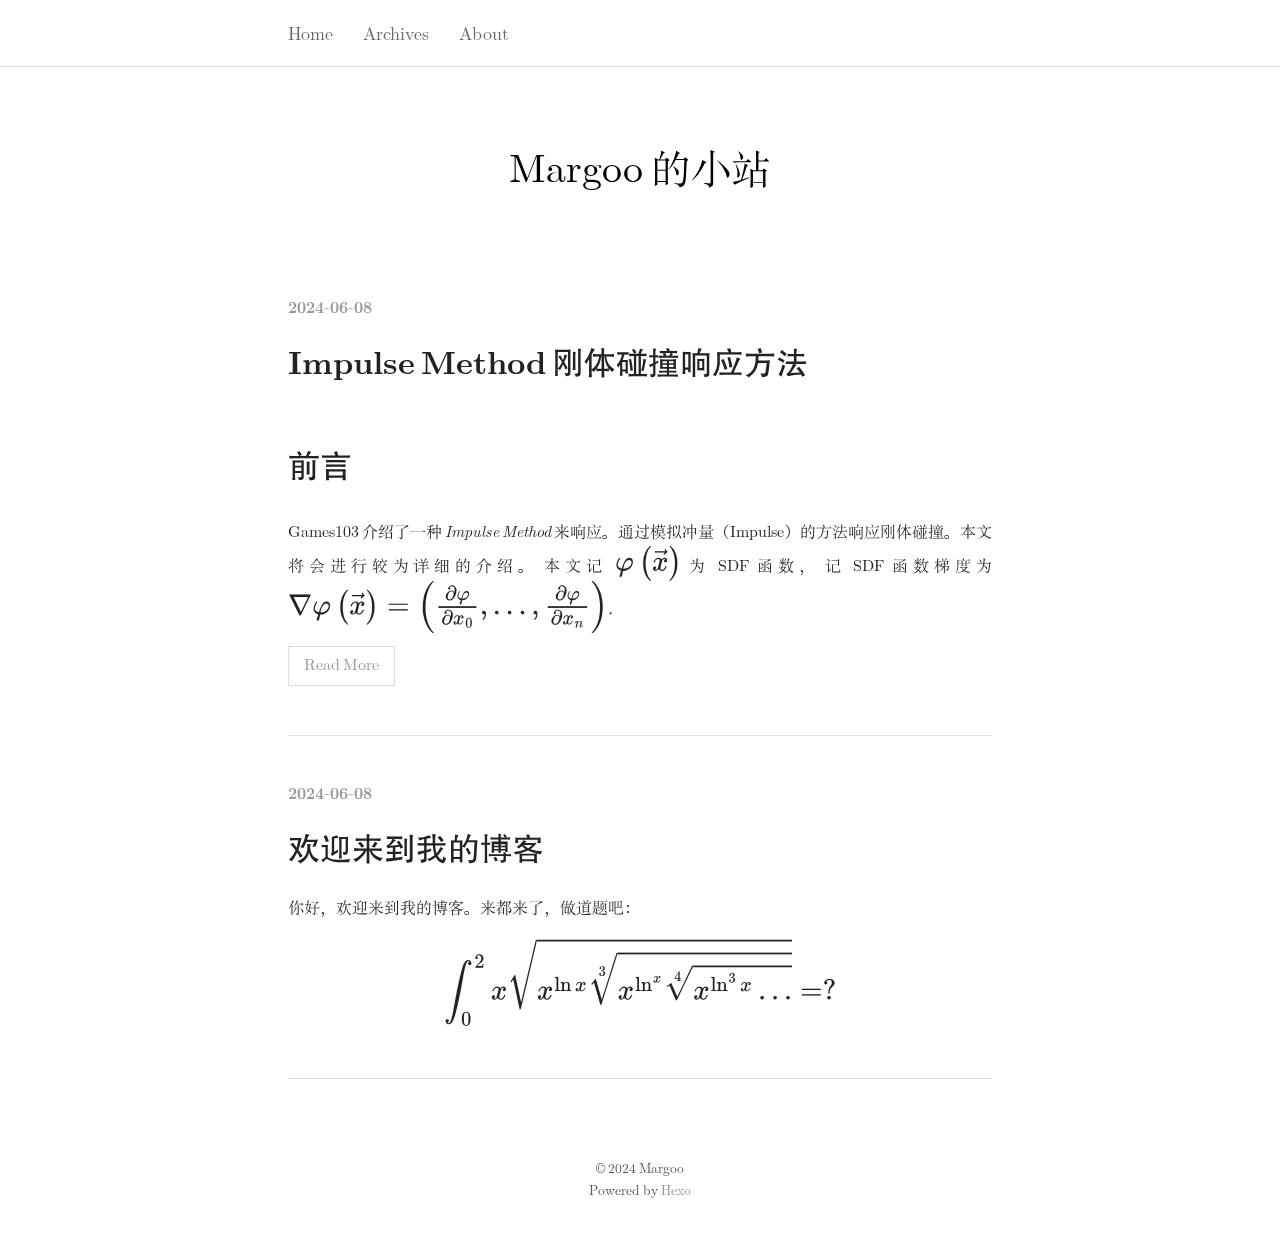
==== commit 21449db5: "Site updated: 2024-06-08 20:44:31" ====
--- a/index.html
+++ b/index.html
@@ -183,46 +183,15 @@
     <div class="e-content article-entry" itemprop="articleBody">
       
         <h1 id="前言">前言</h1>
-<p>Games103 介绍了一种 <em>Impulse Method</em> 来响应<span class="bd-box"><h-char class="bd bd-beg"><h-inner>。</h-inner></h-char></span>通过模拟冲量<span class="bd-box"><h-char class="bd bd-end"><h-inner>（</h-inner></h-char></span>Impulse<span class="bd-box"><h-char class="bd bd-beg"><h-inner>）</h-inner></h-char></span>的方法响应刚体碰撞<span class="bd-box"><h-char class="bd bd-beg"><h-inner>。</h-inner></h-char></span>本文将会进行较为详细的介绍<span class="bd-box"><h-char class="bd bd-beg"><h-inner>。</h-inner></h-char></span>本文记 <span class="markdown-them-math-inline"><mjx-container class="MathJax" jax="SVG"><svg style="vertical-align: -0.791ex;" xmlns="http://www.w3.org/2000/svg" width="5.223ex" height="2.713ex" role="img" focusable="false" viewBox="0 -849.5 2308.7 1199"><g stroke="currentColor" fill="currentColor" stroke-width="0" transform="scale(1,-1)"><g data-mml-node="math"><g data-mml-node="mi"><path data-c="1D711" d="M92 210Q92 176 106 149T142 108T185 85T220 72L235 70L237 71L250 112Q268 170 283 211T322 299T370 375T429 423T502 442Q547 442 582 410T618 302Q618 224 575 152T457 35T299 -10Q273 -10 273 -12L266 -48Q260 -83 252 -125T241 -179Q236 -203 215 -212Q204 -218 190 -218Q159 -215 159 -185Q159 -175 214 -2L209 0Q204 2 195 5T173 14T147 28T120 46T94 71T71 103T56 142T50 190Q50 238 76 311T149 431H162Q183 431 183 423Q183 417 175 409Q134 361 114 300T92 210ZM574 278Q574 320 550 344T486 369Q437 369 394 329T323 218Q309 184 295 109L286 64Q304 62 306 62Q423 62 498 131T574 278Z"></path></g><g data-mml-node="mrow" transform="translate(820.7,0)"><g data-mml-node="mo" transform="translate(0 -0.5)"><path data-c="28" d="M152 251Q152 646 388 850H416Q422 844 422 841Q422 837 403 816T357 753T302 649T255 482T236 250Q236 124 255 19T301 -147T356 -251T403 -315T422 -340Q422 -343 416 -349H388Q359 -325 332 -296T271 -213T212 -97T170 56T152 251Z"></path></g><g data-mml-node="TeXAtom" data-mjx-texclass="ORD" transform="translate(458,0)"><g data-mml-node="mover"><g data-mml-node="mi"><path data-c="1D465" d="M52 289Q59 331 106 386T222 442Q257 442 286 424T329 379Q371 442 430 442Q467 442 494 420T522 361Q522 332 508 314T481 292T458 288Q439 288 427 299T415 328Q415 374 465 391Q454 404 425 404Q412 404 406 402Q368 386 350 336Q290 115 290 78Q290 50 306 38T341 26Q378 26 414 59T463 140Q466 150 469 151T485 153H489Q504 153 504 145Q504 144 502 134Q486 77 440 33T333 -11Q263 -11 227 52Q186 -10 133 -10H127Q78 -10 57 16T35 71Q35 103 54 123T99 143Q142 143 142 101Q142 81 130 66T107 46T94 41L91 40Q91 39 97 36T113 29T132 26Q168 26 194 71Q203 87 217 139T245 247T261 313Q266 340 266 352Q266 380 251 392T217 404Q177 404 142 372T93 290Q91 281 88 280T72 278H58Q52 284 52 289Z"></path></g><g data-mml-node="mo" transform="translate(313.8,31) translate(-250 0)"><path data-c="20D7" d="M377 694Q377 702 382 708T397 714Q404 714 409 709Q414 705 419 690Q429 653 460 633Q471 626 471 615Q471 606 468 603T454 594Q411 572 379 531Q377 529 374 525T369 519T364 517T357 516Q350 516 344 521T337 536Q337 555 384 595H213L42 596Q29 605 29 615Q29 622 42 635H401Q377 673 377 694Z"></path></g></g></g><g data-mml-node="mo" transform="translate(1030,0) translate(0 -0.5)"><path data-c="29" d="M305 251Q305 -145 69 -349H56Q43 -349 39 -347T35 -338Q37 -333 60 -307T108 -239T160 -136T204 27T221 250T204 473T160 636T108 740T60 807T35 839Q35 850 50 850H56H69Q197 743 256 566Q305 425 305 251Z"></path></g></g></g></g></svg></mjx-container></span> 为 SDF 函数<span class="bd-box"><h-char class="bd bd-beg"><h-inner>，</h-inner></h-char></span>记 SDF 函数梯度为 <span class="markdown-them-math-inline"><mjx-container class="MathJax" jax="SVG"><svg style="vertical-align: -1.469ex;" xmlns="http://www.w3.org/2000/svg" width="24.998ex" height="4.07ex" role="img" focusable="false" viewBox="0 -1149.5 11049.3 1799"><g stroke="currentColor" fill="currentColor" stroke-width="0" transform="scale(1,-1)"><g data-mml-node="math"><g data-mml-node="mi"><path data-c="2207" d="M46 676Q46 679 51 683H781Q786 679 786 676Q786 674 617 326T444 -26Q439 -33 416 -33T388 -26Q385 -22 216 326T46 676ZM697 596Q697 597 445 597T193 596Q195 591 319 336T445 80L697 596Z"></path></g><g data-mml-node="mi" transform="translate(833,0)"><path data-c="1D711" d="M92 210Q92 176 106 149T142 108T185 85T220 72L235 70L237 71L250 112Q268 170 283 211T322 299T370 375T429 423T502 442Q547 442 582 410T618 302Q618 224 575 152T457 35T299 -10Q273 -10 273 -12L266 -48Q260 -83 252 -125T241 -179Q236 -203 215 -212Q204 -218 190 -218Q159 -215 159 -185Q159 -175 214 -2L209 0Q204 2 195 5T173 14T147 28T120 46T94 71T71 103T56 142T50 190Q50 238 76 311T149 431H162Q183 431 183 423Q183 417 175 409Q134 361 114 300T92 210ZM574 278Q574 320 550 344T486 369Q437 369 394 329T323 218Q309 184 295 109L286 64Q304 62 306 62Q423 62 498 131T574 278Z"></path></g><g data-mml-node="mrow" transform="translate(1653.7,0)"><g data-mml-node="mo" transform="translate(0 -0.5)"><path data-c="28" d="M152 251Q152 646 388 850H416Q422 844 422 841Q422 837 403 816T357 753T302 649T255 482T236 250Q236 124 255 19T301 -147T356 -251T403 -315T422 -340Q422 -343 416 -349H388Q359 -325 332 -296T271 -213T212 -97T170 56T152 251Z"></path></g><g data-mml-node="TeXAtom" data-mjx-texclass="ORD" transform="translate(458,0)"><g data-mml-node="mover"><g data-mml-node="mi"><path data-c="1D465" d="M52 289Q59 331 106 386T222 442Q257 442 286 424T329 379Q371 442 430 442Q467 442 494 420T522 361Q522 332 508 314T481 292T458 288Q439 288 427 299T415 328Q415 374 465 391Q454 404 425 404Q412 404 406 402Q368 386 350 336Q290 115 290 78Q290 50 306 38T341 26Q378 26 414 59T463 140Q466 150 469 151T485 153H489Q504 153 504 145Q504 144 502 134Q486 77 440 33T333 -11Q263 -11 227 52Q186 -10 133 -10H127Q78 -10 57 16T35 71Q35 103 54 123T99 143Q142 143 142 101Q142 81 130 66T107 46T94 41L91 40Q91 39 97 36T113 29T132 26Q168 26 194 71Q203 87 217 139T245 247T261 313Q266 340 266 352Q266 380 251 392T217 404Q177 404 142 372T93 290Q91 281 88 280T72 278H58Q52 284 52 289Z"></path></g><g data-mml-node="mo" transform="translate(313.8,31) translate(-250 0)"><path data-c="20D7" d="M377 694Q377 702 382 708T397 714Q404 714 409 709Q414 705 419 690Q429 653 460 633Q471 626 471 615Q471 606 468 603T454 594Q411 572 379 531Q377 529 374 525T369 519T364 517T357 516Q350 516 344 521T337 536Q337 555 384 595H213L42 596Q29 605 29 615Q29 622 42 635H401Q377 673 377 694Z"></path></g></g></g><g data-mml-node="mo" transform="translate(1030,0) translate(0 -0.5)"><path data-c="29" d="M305 251Q305 -145 69 -349H56Q43 -349 39 -347T35 -338Q37 -333 60 -307T108 -239T160 -136T204 27T221 250T204 473T160 636T108 740T60 807T35 839Q35 850 50 850H56H69Q197 743 256 566Q305 425 305 251Z"></path></g></g><g data-mml-node="mo" transform="translate(3419.4,0)"><path data-c="3D" d="M56 347Q56 360 70 367H707Q722 359 722 347Q722 336 708 328L390 327H72Q56 332 56 347ZM56 153Q56 168 72 173H708Q722 163 722 153Q722 140 707 133H70Q56 140 56 153Z"></path></g><g data-mml-node="mrow" transform="translate(4475.2,0)"><g data-mml-node="mo" transform="translate(0 -0.5)"><path data-c="28" d="M180 96T180 250T205 541T266 770T353 944T444 1069T527 1150H555Q561 1144 561 1141Q561 1137 545 1120T504 1072T447 995T386 878T330 721T288 513T272 251Q272 133 280 56Q293 -87 326 -209T399 -405T475 -531T536 -609T561 -640Q561 -643 555 -649H527Q483 -612 443 -568T353 -443T266 -270T205 -41Z"></path></g><g data-mml-node="mfrac" transform="translate(597,0)"><g data-mml-node="mrow" transform="translate(345.4,494.1) scale(0.707)"><g data-mml-node="mi"><path data-c="1D715" d="M202 508Q179 508 169 520T158 547Q158 557 164 577T185 624T230 675T301 710L333 715H345Q378 715 384 714Q447 703 489 661T549 568T566 457Q566 362 519 240T402 53Q321 -22 223 -22Q123 -22 73 56Q42 102 42 148V159Q42 276 129 370T322 465Q383 465 414 434T455 367L458 378Q478 461 478 515Q478 603 437 639T344 676Q266 676 223 612Q264 606 264 572Q264 547 246 528T202 508ZM430 306Q430 372 401 400T333 428Q270 428 222 382Q197 354 183 323T150 221Q132 149 132 116Q132 21 232 21Q244 21 250 22Q327 35 374 112Q389 137 409 196T430 306Z"></path></g><g data-mml-node="mi" transform="translate(566,0)"><path data-c="1D711" d="M92 210Q92 176 106 149T142 108T185 85T220 72L235 70L237 71L250 112Q268 170 283 211T322 299T370 375T429 423T502 442Q547 442 582 410T618 302Q618 224 575 152T457 35T299 -10Q273 -10 273 -12L266 -48Q260 -83 252 -125T241 -179Q236 -203 215 -212Q204 -218 190 -218Q159 -215 159 -185Q159 -175 214 -2L209 0Q204 2 195 5T173 14T147 28T120 46T94 71T71 103T56 142T50 190Q50 238 76 311T149 431H162Q183 431 183 423Q183 417 175 409Q134 361 114 300T92 210ZM574 278Q574 320 550 344T486 369Q437 369 394 329T323 218Q309 184 295 109L286 64Q304 62 306 62Q423 62 498 131T574 278Z"></path></g></g><g data-mml-node="mrow" transform="translate(220,-345.6) scale(0.707)"><g data-mml-node="mi"><path data-c="1D715" d="M202 508Q179 508 169 520T158 547Q158 557 164 577T185 624T230 675T301 710L333 715H345Q378 715 384 714Q447 703 489 661T549 568T566 457Q566 362 519 240T402 53Q321 -22 223 -22Q123 -22 73 56Q42 102 42 148V159Q42 276 129 370T322 465Q383 465 414 434T455 367L458 378Q478 461 478 515Q478 603 437 639T344 676Q266 676 223 612Q264 606 264 572Q264 547 246 528T202 508ZM430 306Q430 372 401 400T333 428Q270 428 222 382Q197 354 183 323T150 221Q132 149 132 116Q132 21 232 21Q244 21 250 22Q327 35 374 112Q389 137 409 196T430 306Z"></path></g><g data-mml-node="msub" transform="translate(566,0)"><g data-mml-node="mi"><path data-c="1D465" d="M52 289Q59 331 106 386T222 442Q257 442 286 424T329 379Q371 442 430 442Q467 442 494 420T522 361Q522 332 508 314T481 292T458 288Q439 288 427 299T415 328Q415 374 465 391Q454 404 425 404Q412 404 406 402Q368 386 350 336Q290 115 290 78Q290 50 306 38T341 26Q378 26 414 59T463 140Q466 150 469 151T485 153H489Q504 153 504 145Q504 144 502 134Q486 77 440 33T333 -11Q263 -11 227 52Q186 -10 133 -10H127Q78 -10 57 16T35 71Q35 103 54 123T99 143Q142 143 142 101Q142 81 130 66T107 46T94 41L91 40Q91 39 97 36T113 29T132 26Q168 26 194 71Q203 87 217 139T245 247T261 313Q266 340 266 352Q266 380 251 392T217 404Q177 404 142 372T93 290Q91 281 88 280T72 278H58Q52 284 52 289Z"></path></g><g data-mml-node="mn" transform="translate(605,-150) scale(0.707)"><path data-c="30" d="M96 585Q152 666 249 666Q297 666 345 640T423 548Q460 465 460 320Q460 165 417 83Q397 41 362 16T301 -15T250 -22Q224 -22 198 -16T137 16T82 83Q39 165 39 320Q39 494 96 585ZM321 597Q291 629 250 629Q208 629 178 597Q153 571 145 525T137 333Q137 175 145 125T181 46Q209 16 250 16Q290 16 318 46Q347 76 354 130T362 333Q362 478 354 524T321 597Z"></path></g></g></g><rect width="1313.4" height="60" x="120" y="220"></rect></g><g data-mml-node="mo" transform="translate(2150.4,0)"><path data-c="2C" d="M78 35T78 60T94 103T137 121Q165 121 187 96T210 8Q210 -27 201 -60T180 -117T154 -158T130 -185T117 -194Q113 -194 104 -185T95 -172Q95 -168 106 -156T131 -126T157 -76T173 -3V9L172 8Q170 7 167 6T161 3T152 1T140 0Q113 0 96 17Z"></path></g><g data-mml-node="mo" transform="translate(2595,0)"><path data-c="2E" d="M78 60Q78 84 95 102T138 120Q162 120 180 104T199 61Q199 36 182 18T139 0T96 17T78 60Z"></path></g><g data-mml-node="mo" transform="translate(3039.7,0)"><path data-c="2E" d="M78 60Q78 84 95 102T138 120Q162 120 180 104T199 61Q199 36 182 18T139 0T96 17T78 60Z"></path></g><g data-mml-node="mo" transform="translate(3484.4,0)"><path data-c="2E" d="M78 60Q78 84 95 102T138 120Q162 120 180 104T199 61Q199 36 182 18T139 0T96 17T78 60Z"></path></g><g data-mml-node="mo" transform="translate(3929,0)"><path data-c="2C" d="M78 35T78 60T94 103T137 121Q165 121 187 96T210 8Q210 -27 201 -60T180 -117T154 -158T130 -185T117 -194Q113 -194 104 -185T95 -172Q95 -168 106 -156T131 -126T157 -76T173 -3V9L172 8Q170 7 167 6T161 3T152 1T140 0Q113 0 96 17Z"></path></g><g data-mml-node="mfrac" transform="translate(4373.7,0)"><g data-mml-node="mrow" transform="translate(370.4,494.1) scale(0.707)"><g data-mml-node="mi"><path data-c="1D715" d="M202 508Q179 508 169 520T158 547Q158 557 164 577T185 624T230 675T301 710L333 715H345Q378 715 384 714Q447 703 489 661T549 568T566 457Q566 362 519 240T402 53Q321 -22 223 -22Q123 -22 73 56Q42 102 42 148V159Q42 276 129 370T322 465Q383 465 414 434T455 367L458 378Q478 461 478 515Q478 603 437 639T344 676Q266 676 223 612Q264 606 264 572Q264 547 246 528T202 508ZM430 306Q430 372 401 400T333 428Q270 428 222 382Q197 354 183 323T150 221Q132 149 132 116Q132 21 232 21Q244 21 250 22Q327 35 374 112Q389 137 409 196T430 306Z"></path></g><g data-mml-node="mi" transform="translate(566,0)"><path data-c="1D711" d="M92 210Q92 176 106 149T142 108T185 85T220 72L235 70L237 71L250 112Q268 170 283 211T322 299T370 375T429 423T502 442Q547 442 582 410T618 302Q618 224 575 152T457 35T299 -10Q273 -10 273 -12L266 -48Q260 -83 252 -125T241 -179Q236 -203 215 -212Q204 -218 190 -218Q159 -215 159 -185Q159 -175 214 -2L209 0Q204 2 195 5T173 14T147 28T120 46T94 71T71 103T56 142T50 190Q50 238 76 311T149 431H162Q183 431 183 423Q183 417 175 409Q134 361 114 300T92 210ZM574 278Q574 320 550 344T486 369Q437 369 394 329T323 218Q309 184 295 109L286 64Q304 62 306 62Q423 62 498 131T574 278Z"></path></g></g><g data-mml-node="mrow" transform="translate(220,-345.6) scale(0.707)"><g data-mml-node="mi"><path data-c="1D715" d="M202 508Q179 508 169 520T158 547Q158 557 164 577T185 624T230 675T301 710L333 715H345Q378 715 384 714Q447 703 489 661T549 568T566 457Q566 362 519 240T402 53Q321 -22 223 -22Q123 -22 73 56Q42 102 42 148V159Q42 276 129 370T322 465Q383 465 414 434T455 367L458 378Q478 461 478 515Q478 603 437 639T344 676Q266 676 223 612Q264 606 264 572Q264 547 246 528T202 508ZM430 306Q430 372 401 400T333 428Q270 428 222 382Q197 354 183 323T150 221Q132 149 132 116Q132 21 232 21Q244 21 250 22Q327 35 374 112Q389 137 409 196T430 306Z"></path></g><g data-mml-node="msub" transform="translate(566,0)"><g data-mml-node="mi"><path data-c="1D465" d="M52 289Q59 331 106 386T222 442Q257 442 286 424T329 379Q371 442 430 442Q467 442 494 420T522 361Q522 332 508 314T481 292T458 288Q439 288 427 299T415 328Q415 374 465 391Q454 404 425 404Q412 404 406 402Q368 386 350 336Q290 115 290 78Q290 50 306 38T341 26Q378 26 414 59T463 140Q466 150 469 151T485 153H489Q504 153 504 145Q504 144 502 134Q486 77 440 33T333 -11Q263 -11 227 52Q186 -10 133 -10H127Q78 -10 57 16T35 71Q35 103 54 123T99 143Q142 143 142 101Q142 81 130 66T107 46T94 41L91 40Q91 39 97 36T113 29T132 26Q168 26 194 71Q203 87 217 139T245 247T261 313Q266 340 266 352Q266 380 251 392T217 404Q177 404 142 372T93 290Q91 281 88 280T72 278H58Q52 284 52 289Z"></path></g><g data-mml-node="mi" transform="translate(605,-150) scale(0.707)"><path data-c="1D45B" d="M21 287Q22 293 24 303T36 341T56 388T89 425T135 442Q171 442 195 424T225 390T231 369Q231 367 232 367L243 378Q304 442 382 442Q436 442 469 415T503 336T465 179T427 52Q427 26 444 26Q450 26 453 27Q482 32 505 65T540 145Q542 153 560 153Q580 153 580 145Q580 144 576 130Q568 101 554 73T508 17T439 -10Q392 -10 371 17T350 73Q350 92 386 193T423 345Q423 404 379 404H374Q288 404 229 303L222 291L189 157Q156 26 151 16Q138 -11 108 -11Q95 -11 87 -5T76 7T74 17Q74 30 112 180T152 343Q153 348 153 366Q153 405 129 405Q91 405 66 305Q60 285 60 284Q58 278 41 278H27Q21 284 21 287Z"></path></g></g></g><rect width="1363.4" height="60" x="120" y="220"></rect></g><g data-mml-node="mo" transform="translate(5977.1,0) translate(0 -0.5)"><path data-c="29" d="M35 1138Q35 1150 51 1150H56H69Q113 1113 153 1069T243 944T330 771T391 541T416 250T391 -40T330 -270T243 -443T152 -568T69 -649H56Q43 -649 39 -647T35 -637Q65 -607 110 -548Q283 -316 316 56Q324 133 324 251Q324 368 316 445Q278 877 48 1123Q36 1137 35 1138Z"></path></g></g></g></g></svg></mjx-container></span>.</p>
-<p><em>Impulse Method</em> 并不是完全基于物理的<span class="bd-box"><h-char class="bd bd-beg"><h-inner>，</h-inner></h-char></span>其做出了一定的假设<span class="bd-box"><h-char class="bd bd-beg"><h-inner>，</h-inner></h-char></span>即动量是及时改变的<span class="bd-box"><h-char class="bd bd-beg"><h-inner>，</h-inner></h-char></span>这意味着在碰撞响应的时候就计算物体相对应的动量衰减以及方向改变<span class="bd-box"><h-char class="bd bd-beg"><h-inner>。</h-inner></h-char></span>而这部分 <em>Penatly Method</em> 处理得更好<span class="bd-box"><h-char class="bd bd-beg"><h-inner>，</h-inner></h-char></span>可由于 <em>Penatly</em> 涉及到积分运算<span class="bd-box"><h-char class="bd bd-beg"><h-inner>，</h-inner></h-char></span>也就是显式计算/隐式计算的问题<span class="bd-box"><h-char class="bd bd-beg"><h-inner>，</h-inner></h-char></span>不易于计算机实现<span class="bd-box"><h-char class="bd bd-beg"><h-inner>，</h-inner></h-char></span>因此不在讨论<span class="bd-box"><h-char class="bd bd-beg"><h-inner>；</h-inner></h-char></span>而且 <em>Penatly</em> 的延时处理导致模拟程序要求的时间片段非常短<span class="bd-box"><h-char class="bd bd-beg"><h-inner>，</h-inner></h-char></span>相对而言可能性能要求较高<span class="bd-box"><h-char class="bd bd-beg"><h-inner>。</h-inner></h-char></span></p>
-<h1 id="1-利用 sdf 判断物体碰撞">1. 利用 SDF 判断物体碰撞</h1>
-<p>利用 SDF 判断碰撞有两个方法<span class="bd-box"><h-char class="bd bd-beg"><h-inner>，</h-inner></h-char></span>一个是对物体边缘上的每个点都进行一次 SDF 计算<span class="bd-box"><h-char class="bd bd-beg"><h-inner>。</h-inner></h-char></span>这并在性能上并不划算<span class="bd-box"><h-char class="bd bd-beg"><h-inner>，</h-inner></h-char></span>这里我将提供一种更好的方法<span class="bd-box"><h-char class="bd bd-beg"><h-inner>，</h-inner></h-char></span>尽管这种方法可能会失去一些普适性<span class="bd-box"><h-char class="bd bd-beg"><h-inner>，</h-inner></h-char></span>但是带来的性能证明这是值得的<span class="bd-box"><h-char class="bd bd-beg"><h-inner>。</h-inner></h-char></span></p>
-<p>我们先考虑两个圆的碰撞如下图所示<span class="bd-box"><h-char class="bd bd-beg"><h-inner>：</h-inner></h-char></span></p>
-<div align="center">
-<img src="/2024/06/08/impusle-method/circle-cllision.svg" class="" title="两圆还未相交">
-</div>
-<p>当两个圆还没相撞时<span class="bd-box"><h-char class="bd bd-beg"><h-inner>，</h-inner></h-char></span>我们能观察到两个圆心之间的距离 <span class="markdown-them-math-inline"><mjx-container class="MathJax" jax="SVG"><svg style="vertical-align: -0.023ex;" xmlns="http://www.w3.org/2000/svg" width="1.176ex" height="1.593ex" role="img" focusable="false" viewBox="0 -694 520 704"><g stroke="currentColor" fill="currentColor" stroke-width="0" transform="scale(1,-1)"><g data-mml-node="math"><g data-mml-node="mi"><path data-c="1D451" d="M366 683Q367 683 438 688T511 694Q523 694 523 686Q523 679 450 384T375 83T374 68Q374 26 402 26Q411 27 422 35Q443 55 463 131Q469 151 473 152Q475 153 483 153H487H491Q506 153 506 145Q506 140 503 129Q490 79 473 48T445 8T417 -8Q409 -10 393 -10Q359 -10 336 5T306 36L300 51Q299 52 296 50Q294 48 292 46Q233 -10 172 -10Q117 -10 75 30T33 157Q33 205 53 255T101 341Q148 398 195 420T280 442Q336 442 364 400Q369 394 369 396Q370 400 396 505T424 616Q424 629 417 632T378 637H357Q351 643 351 645T353 664Q358 683 366 683ZM352 326Q329 405 277 405Q242 405 210 374T160 293Q131 214 119 129Q119 126 119 118T118 106Q118 61 136 44T179 26Q233 26 290 98L298 109L352 326Z"></path></g></g></g></svg></mjx-container></span> 满足 <span class="markdown-them-math-inline"><mjx-container class="MathJax" jax="SVG"><svg style="vertical-align: -0.339ex;" xmlns="http://www.w3.org/2000/svg" width="10.975ex" height="1.91ex" role="img" focusable="false" viewBox="0 -694 4851.1 844"><g stroke="currentColor" fill="currentColor" stroke-width="0" transform="scale(1,-1)"><g data-mml-node="math"><g data-mml-node="mi"><path data-c="1D451" d="M366 683Q367 683 438 688T511 694Q523 694 523 686Q523 679 450 384T375 83T374 68Q374 26 402 26Q411 27 422 35Q443 55 463 131Q469 151 473 152Q475 153 483 153H487H491Q506 153 506 145Q506 140 503 129Q490 79 473 48T445 8T417 -8Q409 -10 393 -10Q359 -10 336 5T306 36L300 51Q299 52 296 50Q294 48 292 46Q233 -10 172 -10Q117 -10 75 30T33 157Q33 205 53 255T101 341Q148 398 195 420T280 442Q336 442 364 400Q369 394 369 396Q370 400 396 505T424 616Q424 629 417 632T378 637H357Q351 643 351 645T353 664Q358 683 366 683ZM352 326Q329 405 277 405Q242 405 210 374T160 293Q131 214 119 129Q119 126 119 118T118 106Q118 61 136 44T179 26Q233 26 290 98L298 109L352 326Z"></path></g><g data-mml-node="mo" transform="translate(797.8,0)"><path data-c="3E" d="M84 520Q84 528 88 533T96 539L99 540Q106 540 253 471T544 334L687 265Q694 260 694 250T687 235Q685 233 395 96L107 -40H101Q83 -38 83 -20Q83 -19 83 -17Q82 -10 98 -1Q117 9 248 71Q326 108 378 132L626 250L378 368Q90 504 86 509Q84 513 84 520Z"></path></g><g data-mml-node="msub" transform="translate(1853.6,0)"><g data-mml-node="mi"><path data-c="1D45F" d="M21 287Q22 290 23 295T28 317T38 348T53 381T73 411T99 433T132 442Q161 442 183 430T214 408T225 388Q227 382 228 382T236 389Q284 441 347 441H350Q398 441 422 400Q430 381 430 363Q430 333 417 315T391 292T366 288Q346 288 334 299T322 328Q322 376 378 392Q356 405 342 405Q286 405 239 331Q229 315 224 298T190 165Q156 25 151 16Q138 -11 108 -11Q95 -11 87 -5T76 7T74 17Q74 30 114 189T154 366Q154 405 128 405Q107 405 92 377T68 316T57 280Q55 278 41 278H27Q21 284 21 287Z"></path></g><g data-mml-node="mn" transform="translate(484,-150) scale(0.707)"><path data-c="31" d="M213 578L200 573Q186 568 160 563T102 556H83V602H102Q149 604 189 617T245 641T273 663Q275 666 285 666Q294 666 302 660V361L303 61Q310 54 315 52T339 48T401 46H427V0H416Q395 3 257 3Q121 3 100 0H88V46H114Q136 46 152 46T177 47T193 50T201 52T207 57T213 61V578Z"></path></g></g><g data-mml-node="mo" transform="translate(2963.3,0)"><path data-c="2B" d="M56 237T56 250T70 270H369V420L370 570Q380 583 389 583Q402 583 409 568V270H707Q722 262 722 250T707 230H409V-68Q401 -82 391 -82H389H387Q375 -82 369 -68V230H70Q56 237 56 250Z"></path></g><g data-mml-node="msub" transform="translate(3963.6,0)"><g data-mml-node="mi"><path data-c="1D45F" d="M21 287Q22 290 23 295T28 317T38 348T53 381T73 411T99 433T132 442Q161 442 183 430T214 408T225 388Q227 382 228 382T236 389Q284 441 347 441H350Q398 441 422 400Q430 381 430 363Q430 333 417 315T391 292T366 288Q346 288 334 299T322 328Q322 376 378 392Q356 405 342 405Q286 405 239 331Q229 315 224 298T190 165Q156 25 151 16Q138 -11 108 -11Q95 -11 87 -5T76 7T74 17Q74 30 114 189T154 366Q154 405 128 405Q107 405 92 377T68 316T57 280Q55 278 41 278H27Q21 284 21 287Z"></path></g><g data-mml-node="mn" transform="translate(484,-150) scale(0.707)"><path data-c="32" d="M109 429Q82 429 66 447T50 491Q50 562 103 614T235 666Q326 666 387 610T449 465Q449 422 429 383T381 315T301 241Q265 210 201 149L142 93L218 92Q375 92 385 97Q392 99 409 186V189H449V186Q448 183 436 95T421 3V0H50V19V31Q50 38 56 46T86 81Q115 113 136 137Q145 147 170 174T204 211T233 244T261 278T284 308T305 340T320 369T333 401T340 431T343 464Q343 527 309 573T212 619Q179 619 154 602T119 569T109 550Q109 549 114 549Q132 549 151 535T170 489Q170 464 154 447T109 429Z"></path></g></g></g></g></svg></mjx-container></span>. 而又如下图<span class="bd-box"><h-char class="bd bd-beg"><h-inner>，</h-inner></h-char></span>当两个圆已经发生了碰撞甚至重叠在一起时<span class="bd-box"><h-char class="bd bd-beg"><h-inner>，</h-inner></h-char></span>如下图<span class="bd-box"><h-char class="bd bd-beg"><h-inner>。</h-inner></h-char></span></p>
-<div align="center">
-<img src="/2024/06/08/impusle-method/circle-already-collision.svg" class="" title="两圆相交">
-</div>
-<p>我们可以观察到两个圆心之间的距离 <span class="markdown-them-math-inline"><mjx-container class="MathJax" jax="SVG"><svg style="vertical-align: -0.023ex;" xmlns="http://www.w3.org/2000/svg" width="1.176ex" height="1.593ex" role="img" focusable="false" viewBox="0 -694 520 704"><g stroke="currentColor" fill="currentColor" stroke-width="0" transform="scale(1,-1)"><g data-mml-node="math"><g data-mml-node="mi"><path data-c="1D451" d="M366 683Q367 683 438 688T511 694Q523 694 523 686Q523 679 450 384T375 83T374 68Q374 26 402 26Q411 27 422 35Q443 55 463 131Q469 151 473 152Q475 153 483 153H487H491Q506 153 506 145Q506 140 503 129Q490 79 473 48T445 8T417 -8Q409 -10 393 -10Q359 -10 336 5T306 36L300 51Q299 52 296 50Q294 48 292 46Q233 -10 172 -10Q117 -10 75 30T33 157Q33 205 53 255T101 341Q148 398 195 420T280 442Q336 442 364 400Q369 394 369 396Q370 400 396 505T424 616Q424 629 417 632T378 637H357Q351 643 351 645T353 664Q358 683 366 683ZM352 326Q329 405 277 405Q242 405 210 374T160 293Q131 214 119 129Q119 126 119 118T118 106Q118 61 136 44T179 26Q233 26 290 98L298 109L352 326Z"></path></g></g></g></svg></mjx-container></span> 则满足 <span class="markdown-them-math-inline"><mjx-container class="MathJax" jax="SVG"><svg style="vertical-align: -0.564ex;" xmlns="http://www.w3.org/2000/svg" width="12.233ex" height="2.26ex" role="img" focusable="false" viewBox="0 -749.5 5407.1 999"><g stroke="currentColor" fill="currentColor" stroke-width="0" transform="scale(1,-1)"><g data-mml-node="math"><g data-mml-node="mrow"><g data-mml-node="mo" transform="translate(0 -0.5)"><path data-c="7C" d="M139 -249H137Q125 -249 119 -235V251L120 737Q130 750 139 750Q152 750 159 735V-235Q151 -249 141 -249H139Z"></path></g><g data-mml-node="mi" transform="translate(278,0)"><path data-c="1D451" d="M366 683Q367 683 438 688T511 694Q523 694 523 686Q523 679 450 384T375 83T374 68Q374 26 402 26Q411 27 422 35Q443 55 463 131Q469 151 473 152Q475 153 483 153H487H491Q506 153 506 145Q506 140 503 129Q490 79 473 48T445 8T417 -8Q409 -10 393 -10Q359 -10 336 5T306 36L300 51Q299 52 296 50Q294 48 292 46Q233 -10 172 -10Q117 -10 75 30T33 157Q33 205 53 255T101 341Q148 398 195 420T280 442Q336 442 364 400Q369 394 369 396Q370 400 396 505T424 616Q424 629 417 632T378 637H357Q351 643 351 645T353 664Q358 683 366 683ZM352 326Q329 405 277 405Q242 405 210 374T160 293Q131 214 119 129Q119 126 119 118T118 106Q118 61 136 44T179 26Q233 26 290 98L298 109L352 326Z"></path></g><g data-mml-node="mo" transform="translate(798,0) translate(0 -0.5)"><path data-c="7C" d="M139 -249H137Q125 -249 119 -235V251L120 737Q130 750 139 750Q152 750 159 735V-235Q151 -249 141 -249H139Z"></path></g></g><g data-mml-node="mo" transform="translate(1353.8,0)"><path data-c="3C" d="M694 -11T694 -19T688 -33T678 -40Q671 -40 524 29T234 166L90 235Q83 240 83 250Q83 261 91 266Q664 540 678 540Q681 540 687 534T694 519T687 505Q686 504 417 376L151 250L417 124Q686 -4 687 -5Q694 -11 694 -19Z"></path></g><g data-mml-node="msub" transform="translate(2409.6,0)"><g data-mml-node="mi"><path data-c="1D45F" d="M21 287Q22 290 23 295T28 317T38 348T53 381T73 411T99 433T132 442Q161 442 183 430T214 408T225 388Q227 382 228 382T236 389Q284 441 347 441H350Q398 441 422 400Q430 381 430 363Q430 333 417 315T391 292T366 288Q346 288 334 299T322 328Q322 376 378 392Q356 405 342 405Q286 405 239 331Q229 315 224 298T190 165Q156 25 151 16Q138 -11 108 -11Q95 -11 87 -5T76 7T74 17Q74 30 114 189T154 366Q154 405 128 405Q107 405 92 377T68 316T57 280Q55 278 41 278H27Q21 284 21 287Z"></path></g><g data-mml-node="mn" transform="translate(484,-150) scale(0.707)"><path data-c="31" d="M213 578L200 573Q186 568 160 563T102 556H83V602H102Q149 604 189 617T245 641T273 663Q275 666 285 666Q294 666 302 660V361L303 61Q310 54 315 52T339 48T401 46H427V0H416Q395 3 257 3Q121 3 100 0H88V46H114Q136 46 152 46T177 47T193 50T201 52T207 57T213 61V578Z"></path></g></g><g data-mml-node="mo" transform="translate(3519.3,0)"><path data-c="2B" d="M56 237T56 250T70 270H369V420L370 570Q380 583 389 583Q402 583 409 568V270H707Q722 262 722 250T707 230H409V-68Q401 -82 391 -82H389H387Q375 -82 369 -68V230H70Q56 237 56 250Z"></path></g><g data-mml-node="msub" transform="translate(4519.6,0)"><g data-mml-node="mi"><path data-c="1D45F" d="M21 287Q22 290 23 295T28 317T38 348T53 381T73 411T99 433T132 442Q161 442 183 430T214 408T225 388Q227 382 228 382T236 389Q284 441 347 441H350Q398 441 422 400Q430 381 430 363Q430 333 417 315T391 292T366 288Q346 288 334 299T322 328Q322 376 378 392Q356 405 342 405Q286 405 239 331Q229 315 224 298T190 165Q156 25 151 16Q138 -11 108 -11Q95 -11 87 -5T76 7T74 17Q74 30 114 189T154 366Q154 405 128 405Q107 405 92 377T68 316T57 280Q55 278 41 278H27Q21 284 21 287Z"></path></g><g data-mml-node="mn" transform="translate(484,-150) scale(0.707)"><path data-c="32" d="M109 429Q82 429 66 447T50 491Q50 562 103 614T235 666Q326 666 387 610T449 465Q449 422 429 383T381 315T301 241Q265 210 201 149L142 93L218 92Q375 92 385 97Q392 99 409 186V189H449V186Q448 183 436 95T421 3V0H50V19V31Q50 38 56 46T86 81Q115 113 136 137Q145 147 170 174T204 211T233 244T261 278T284 308T305 340T320 369T333 401T340 431T343 464Q343 527 309 573T212 619Q179 619 154 602T119 569T109 550Q109 549 114 549Q132 549 151 535T170 489Q170 464 154 447T109 429Z"></path></g></g></g></g></svg></mjx-container></span>. 对应成 SDF 即为 <span class="markdown-them-math-inline"><mjx-container class="MathJax" jax="SVG"><svg style="vertical-align: -0.791ex;" xmlns="http://www.w3.org/2000/svg" width="16.668ex" height="2.713ex" role="img" focusable="false" viewBox="0 -849.5 7367.1 1199"><g stroke="currentColor" fill="currentColor" stroke-width="0" transform="scale(1,-1)"><g data-mml-node="math"><g data-mml-node="msub"><g data-mml-node="mi"><path data-c="1D711" d="M92 210Q92 176 106 149T142 108T185 85T220 72L235 70L237 71L250 112Q268 170 283 211T322 299T370 375T429 423T502 442Q547 442 582 410T618 302Q618 224 575 152T457 35T299 -10Q273 -10 273 -12L266 -48Q260 -83 252 -125T241 -179Q236 -203 215 -212Q204 -218 190 -218Q159 -215 159 -185Q159 -175 214 -2L209 0Q204 2 195 5T173 14T147 28T120 46T94 71T71 103T56 142T50 190Q50 238 76 311T149 431H162Q183 431 183 423Q183 417 175 409Q134 361 114 300T92 210ZM574 278Q574 320 550 344T486 369Q437 369 394 329T323 218Q309 184 295 109L286 64Q304 62 306 62Q423 62 498 131T574 278Z"></path></g><g data-mml-node="TeXAtom" transform="translate(687,-150) scale(0.707)" data-mjx-texclass="ORD"><g data-mml-node="msub"><g data-mml-node="mi"><path data-c="1D45D" d="M23 287Q24 290 25 295T30 317T40 348T55 381T75 411T101 433T134 442Q209 442 230 378L240 387Q302 442 358 442Q423 442 460 395T497 281Q497 173 421 82T249 -10Q227 -10 210 -4Q199 1 187 11T168 28L161 36Q160 35 139 -51T118 -138Q118 -144 126 -145T163 -148H188Q194 -155 194 -157T191 -175Q188 -187 185 -190T172 -194Q170 -194 161 -194T127 -193T65 -192Q-5 -192 -24 -194H-32Q-39 -187 -39 -183Q-37 -156 -26 -148H-6Q28 -147 33 -136Q36 -130 94 103T155 350Q156 355 156 364Q156 405 131 405Q109 405 94 377T71 316T59 280Q57 278 43 278H29Q23 284 23 287ZM178 102Q200 26 252 26Q282 26 310 49T356 107Q374 141 392 215T411 325V331Q411 405 350 405Q339 405 328 402T306 393T286 380T269 365T254 350T243 336T235 326L232 322Q232 321 229 308T218 264T204 212Q178 106 178 102Z"></path></g><g data-mml-node="mn" transform="translate(536,-150) scale(0.707)"><path data-c="31" d="M213 578L200 573Q186 568 160 563T102 556H83V602H102Q149 604 189 617T245 641T273 663Q275 666 285 666Q294 666 302 660V361L303 61Q310 54 315 52T339 48T401 46H427V0H416Q395 3 257 3Q121 3 100 0H88V46H114Q136 46 152 46T177 47T193 50T201 52T207 57T213 61V578Z"></path></g></g></g></g><g data-mml-node="mrow" transform="translate(1568,0)"><g data-mml-node="mo" transform="translate(0 -0.5)"><path data-c="28" d="M152 251Q152 646 388 850H416Q422 844 422 841Q422 837 403 816T357 753T302 649T255 482T236 250Q236 124 255 19T301 -147T356 -251T403 -315T422 -340Q422 -343 416 -349H388Q359 -325 332 -296T271 -213T212 -97T170 56T152 251Z"></path></g><g data-mml-node="TeXAtom" data-mjx-texclass="ORD" transform="translate(458,0)"><g data-mml-node="mover"><g data-mml-node="msub"><g data-mml-node="mi"><path data-c="1D45D" d="M23 287Q24 290 25 295T30 317T40 348T55 381T75 411T101 433T134 442Q209 442 230 378L240 387Q302 442 358 442Q423 442 460 395T497 281Q497 173 421 82T249 -10Q227 -10 210 -4Q199 1 187 11T168 28L161 36Q160 35 139 -51T118 -138Q118 -144 126 -145T163 -148H188Q194 -155 194 -157T191 -175Q188 -187 185 -190T172 -194Q170 -194 161 -194T127 -193T65 -192Q-5 -192 -24 -194H-32Q-39 -187 -39 -183Q-37 -156 -26 -148H-6Q28 -147 33 -136Q36 -130 94 103T155 350Q156 355 156 364Q156 405 131 405Q109 405 94 377T71 316T59 280Q57 278 43 278H29Q23 284 23 287ZM178 102Q200 26 252 26Q282 26 310 49T356 107Q374 141 392 215T411 325V331Q411 405 350 405Q339 405 328 402T306 393T286 380T269 365T254 350T243 336T235 326L232 322Q232 321 229 308T218 264T204 212Q178 106 178 102Z"></path></g><g data-mml-node="mn" transform="translate(536,-150) scale(0.707)"><path data-c="32" d="M109 429Q82 429 66 447T50 491Q50 562 103 614T235 666Q326 666 387 610T449 465Q449 422 429 383T381 315T301 241Q265 210 201 149L142 93L218 92Q375 92 385 97Q392 99 409 186V189H449V186Q448 183 436 95T421 3V0H50V19V31Q50 38 56 46T86 81Q115 113 136 137Q145 147 170 174T204 211T233 244T261 278T284 308T305 340T320 369T333 401T340 431T343 464Q343 527 309 573T212 619Q179 619 154 602T119 569T109 550Q109 549 114 549Q132 549 151 535T170 489Q170 464 154 447T109 429Z"></path></g></g><g data-mml-node="mo" transform="translate(469.8,31) translate(-250 0)"><path data-c="20D7" d="M377 694Q377 702 382 708T397 714Q404 714 409 709Q414 705 419 690Q429 653 460 633Q471 626 471 615Q471 606 468 603T454 594Q411 572 379 531Q377 529 374 525T369 519T364 517T357 516Q350 516 344 521T337 536Q337 555 384 595H213L42 596Q29 605 29 615Q29 622 42 635H401Q377 673 377 694Z"></path></g></g></g><g data-mml-node="mo" transform="translate(1397.6,0) translate(0 -0.5)"><path data-c="29" d="M305 251Q305 -145 69 -349H56Q43 -349 39 -347T35 -338Q37 -333 60 -307T108 -239T160 -136T204 27T221 250T204 473T160 636T108 740T60 807T35 839Q35 850 50 850H56H69Q197 743 256 566Q305 425 305 251Z"></path></g></g><g data-mml-node="mo" transform="translate(3645.8,0)"><path data-c="2212" d="M84 237T84 250T98 270H679Q694 262 694 250T679 230H98Q84 237 84 250Z"></path></g><g data-mml-node="msub" transform="translate(4646,0)"><g data-mml-node="mi"><path data-c="1D45F" d="M21 287Q22 290 23 295T28 317T38 348T53 381T73 411T99 433T132 442Q161 442 183 430T214 408T225 388Q227 382 228 382T236 389Q284 441 347 441H350Q398 441 422 400Q430 381 430 363Q430 333 417 315T391 292T366 288Q346 288 334 299T322 328Q322 376 378 392Q356 405 342 405Q286 405 239 331Q229 315 224 298T190 165Q156 25 151 16Q138 -11 108 -11Q95 -11 87 -5T76 7T74 17Q74 30 114 189T154 366Q154 405 128 405Q107 405 92 377T68 316T57 280Q55 278 41 278H27Q21 284 21 287Z"></path></g><g data-mml-node="mn" transform="translate(484,-150) scale(0.707)"><path data-c="32" d="M109 429Q82 429 66 447T50 491Q50 562 103 614T235 666Q326 666 387 610T449 465Q449 422 429 383T381 315T301 241Q265 210 201 149L142 93L218 92Q375 92 385 97Q392 99 409 186V189H449V186Q448 183 436 95T421 3V0H50V19V31Q50 38 56 46T86 81Q115 113 136 137Q145 147 170 174T204 211T233 244T261 278T284 308T305 340T320 369T333 401T340 431T343 464Q343 527 309 573T212 619Q179 619 154 602T119 569T109 550Q109 549 114 549Q132 549 151 535T170 489Q170 464 154 447T109 429Z"></path></g></g><g data-mml-node="mo" transform="translate(5811.4,0)"><path data-c="3C" d="M694 -11T694 -19T688 -33T678 -40Q671 -40 524 29T234 166L90 235Q83 240 83 250Q83 261 91 266Q664 540 678 540Q681 540 687 534T694 519T687 505Q686 504 417 376L151 250L417 124Q686 -4 687 -5Q694 -11 694 -19Z"></path></g><g data-mml-node="mn" transform="translate(6867.1,0)"><path data-c="30" d="M96 585Q152 666 249 666Q297 666 345 640T423 548Q460 465 460 320Q460 165 417 83Q397 41 362 16T301 -15T250 -22Q224 -22 198 -16T137 16T82 83Q39 165 39 320Q39 494 96 585ZM321 597Q291 629 250 629Q208 629 178 597Q153 571 145 525T137 333Q137 175 145 125T181 46Q209 16 250 16Q290 16 318 46Q347 76 354 130T362 333Q362 478 354 524T321 597Z"></path></g></g></g></svg></mjx-container></span>. 因此<span class="bd-box"><h-char class="bd bd-beg"><h-inner>，</h-inner></h-char></span>当 <span class="markdown-them-math-inline"><mjx-container class="MathJax" jax="SVG"><svg style="vertical-align: -0.791ex;" xmlns="http://www.w3.org/2000/svg" width="16.668ex" height="2.713ex" role="img" focusable="false" viewBox="0 -849.5 7367.1 1199"><g stroke="currentColor" fill="currentColor" stroke-width="0" transform="scale(1,-1)"><g data-mml-node="math"><g data-mml-node="msub"><g data-mml-node="mi"><path data-c="1D711" d="M92 210Q92 176 106 149T142 108T185 85T220 72L235 70L237 71L250 112Q268 170 283 211T322 299T370 375T429 423T502 442Q547 442 582 410T618 302Q618 224 575 152T457 35T299 -10Q273 -10 273 -12L266 -48Q260 -83 252 -125T241 -179Q236 -203 215 -212Q204 -218 190 -218Q159 -215 159 -185Q159 -175 214 -2L209 0Q204 2 195 5T173 14T147 28T120 46T94 71T71 103T56 142T50 190Q50 238 76 311T149 431H162Q183 431 183 423Q183 417 175 409Q134 361 114 300T92 210ZM574 278Q574 320 550 344T486 369Q437 369 394 329T323 218Q309 184 295 109L286 64Q304 62 306 62Q423 62 498 131T574 278Z"></path></g><g data-mml-node="TeXAtom" transform="translate(687,-150) scale(0.707)" data-mjx-texclass="ORD"><g data-mml-node="msub"><g data-mml-node="mi"><path data-c="1D45D" d="M23 287Q24 290 25 295T30 317T40 348T55 381T75 411T101 433T134 442Q209 442 230 378L240 387Q302 442 358 442Q423 442 460 395T497 281Q497 173 421 82T249 -10Q227 -10 210 -4Q199 1 187 11T168 28L161 36Q160 35 139 -51T118 -138Q118 -144 126 -145T163 -148H188Q194 -155 194 -157T191 -175Q188 -187 185 -190T172 -194Q170 -194 161 -194T127 -193T65 -192Q-5 -192 -24 -194H-32Q-39 -187 -39 -183Q-37 -156 -26 -148H-6Q28 -147 33 -136Q36 -130 94 103T155 350Q156 355 156 364Q156 405 131 405Q109 405 94 377T71 316T59 280Q57 278 43 278H29Q23 284 23 287ZM178 102Q200 26 252 26Q282 26 310 49T356 107Q374 141 392 215T411 325V331Q411 405 350 405Q339 405 328 402T306 393T286 380T269 365T254 350T243 336T235 326L232 322Q232 321 229 308T218 264T204 212Q178 106 178 102Z"></path></g><g data-mml-node="mn" transform="translate(536,-150) scale(0.707)"><path data-c="31" d="M213 578L200 573Q186 568 160 563T102 556H83V602H102Q149 604 189 617T245 641T273 663Q275 666 285 666Q294 666 302 660V361L303 61Q310 54 315 52T339 48T401 46H427V0H416Q395 3 257 3Q121 3 100 0H88V46H114Q136 46 152 46T177 47T193 50T201 52T207 57T213 61V578Z"></path></g></g></g></g><g data-mml-node="mrow" transform="translate(1568,0)"><g data-mml-node="mo" transform="translate(0 -0.5)"><path data-c="28" d="M152 251Q152 646 388 850H416Q422 844 422 841Q422 837 403 816T357 753T302 649T255 482T236 250Q236 124 255 19T301 -147T356 -251T403 -315T422 -340Q422 -343 416 -349H388Q359 -325 332 -296T271 -213T212 -97T170 56T152 251Z"></path></g><g data-mml-node="TeXAtom" data-mjx-texclass="ORD" transform="translate(458,0)"><g data-mml-node="mover"><g data-mml-node="msub"><g data-mml-node="mi"><path data-c="1D45D" d="M23 287Q24 290 25 295T30 317T40 348T55 381T75 411T101 433T134 442Q209 442 230 378L240 387Q302 442 358 442Q423 442 460 395T497 281Q497 173 421 82T249 -10Q227 -10 210 -4Q199 1 187 11T168 28L161 36Q160 35 139 -51T118 -138Q118 -144 126 -145T163 -148H188Q194 -155 194 -157T191 -175Q188 -187 185 -190T172 -194Q170 -194 161 -194T127 -193T65 -192Q-5 -192 -24 -194H-32Q-39 -187 -39 -183Q-37 -156 -26 -148H-6Q28 -147 33 -136Q36 -130 94 103T155 350Q156 355 156 364Q156 405 131 405Q109 405 94 377T71 316T59 280Q57 278 43 278H29Q23 284 23 287ZM178 102Q200 26 252 26Q282 26 310 49T356 107Q374 141 392 215T411 325V331Q411 405 350 405Q339 405 328 402T306 393T286 380T269 365T254 350T243 336T235 326L232 322Q232 321 229 308T218 264T204 212Q178 106 178 102Z"></path></g><g data-mml-node="mn" transform="translate(536,-150) scale(0.707)"><path data-c="32" d="M109 429Q82 429 66 447T50 491Q50 562 103 614T235 666Q326 666 387 610T449 465Q449 422 429 383T381 315T301 241Q265 210 201 149L142 93L218 92Q375 92 385 97Q392 99 409 186V189H449V186Q448 183 436 95T421 3V0H50V19V31Q50 38 56 46T86 81Q115 113 136 137Q145 147 170 174T204 211T233 244T261 278T284 308T305 340T320 369T333 401T340 431T343 464Q343 527 309 573T212 619Q179 619 154 602T119 569T109 550Q109 549 114 549Q132 549 151 535T170 489Q170 464 154 447T109 429Z"></path></g></g><g data-mml-node="mo" transform="translate(469.8,31) translate(-250 0)"><path data-c="20D7" d="M377 694Q377 702 382 708T397 714Q404 714 409 709Q414 705 419 690Q429 653 460 633Q471 626 471 615Q471 606 468 603T454 594Q411 572 379 531Q377 529 374 525T369 519T364 517T357 516Q350 516 344 521T337 536Q337 555 384 595H213L42 596Q29 605 29 615Q29 622 42 635H401Q377 673 377 694Z"></path></g></g></g><g data-mml-node="mo" transform="translate(1397.6,0) translate(0 -0.5)"><path data-c="29" d="M305 251Q305 -145 69 -349H56Q43 -349 39 -347T35 -338Q37 -333 60 -307T108 -239T160 -136T204 27T221 250T204 473T160 636T108 740T60 807T35 839Q35 850 50 850H56H69Q197 743 256 566Q305 425 305 251Z"></path></g></g><g data-mml-node="mo" transform="translate(3645.8,0)"><path data-c="2212" d="M84 237T84 250T98 270H679Q694 262 694 250T679 230H98Q84 237 84 250Z"></path></g><g data-mml-node="msub" transform="translate(4646,0)"><g data-mml-node="mi"><path data-c="1D45F" d="M21 287Q22 290 23 295T28 317T38 348T53 381T73 411T99 433T132 442Q161 442 183 430T214 408T225 388Q227 382 228 382T236 389Q284 441 347 441H350Q398 441 422 400Q430 381 430 363Q430 333 417 315T391 292T366 288Q346 288 334 299T322 328Q322 376 378 392Q356 405 342 405Q286 405 239 331Q229 315 224 298T190 165Q156 25 151 16Q138 -11 108 -11Q95 -11 87 -5T76 7T74 17Q74 30 114 189T154 366Q154 405 128 405Q107 405 92 377T68 316T57 280Q55 278 41 278H27Q21 284 21 287Z"></path></g><g data-mml-node="mn" transform="translate(484,-150) scale(0.707)"><path data-c="32" d="M109 429Q82 429 66 447T50 491Q50 562 103 614T235 666Q326 666 387 610T449 465Q449 422 429 383T381 315T301 241Q265 210 201 149L142 93L218 92Q375 92 385 97Q392 99 409 186V189H449V186Q448 183 436 95T421 3V0H50V19V31Q50 38 56 46T86 81Q115 113 136 137Q145 147 170 174T204 211T233 244T261 278T284 308T305 340T320 369T333 401T340 431T343 464Q343 527 309 573T212 619Q179 619 154 602T119 569T109 550Q109 549 114 549Q132 549 151 535T170 489Q170 464 154 447T109 429Z"></path></g></g><g data-mml-node="mo" transform="translate(5811.4,0)"><path data-c="3C" d="M694 -11T694 -19T688 -33T678 -40Q671 -40 524 29T234 166L90 235Q83 240 83 250Q83 261 91 266Q664 540 678 540Q681 540 687 534T694 519T687 505Q686 504 417 376L151 250L417 124Q686 -4 687 -5Q694 -11 694 -19Z"></path></g><g data-mml-node="mn" transform="translate(6867.1,0)"><path data-c="30" d="M96 585Q152 666 249 666Q297 666 345 640T423 548Q460 465 460 320Q460 165 417 83Q397 41 362 16T301 -15T250 -22Q224 -22 198 -16T137 16T82 83Q39 165 39 320Q39 494 96 585ZM321 597Q291 629 250 629Q208 629 178 597Q153 571 145 525T137 333Q137 175 145 125T181 46Q209 16 250 16Q290 16 318 46Q347 76 354 130T362 333Q362 478 354 524T321 597Z"></path></g></g></g></svg></mjx-container></span> 是<span class="bd-box"><h-char class="bd bd-beg"><h-inner>，</h-inner></h-char></span>两圆相撞.</p>
-<p>圆形搞定了<span class="bd-box"><h-char class="bd bd-beg"><h-inner>，</h-inner></h-char></span>再来看圆和线之间的碰撞<span class="bd-box"><h-char class="bd bd-beg"><h-inner>，</h-inner></h-char></span>如下图<span class="bd-box"><h-char class="bd bd-beg"><h-inner>：</h-inner></h-char></span></p>
-<div align="center">
-<img src="/2024/06/08/impusle-method/circle-line.svg" class="" title="圆和线">
-</div>
-<p>其实点与线之间的碰撞更为简单<span class="bd-box"><h-char class="bd bd-beg"><h-inner>。</h-inner></h-char></span>只要 <span class="markdown-them-math-inline"><mjx-container class="MathJax" jax="SVG"><svg style="vertical-align: -0.566ex;" xmlns="http://www.w3.org/2000/svg" width="11.055ex" height="2.477ex" role="img" focusable="false" viewBox="0 -845 4886.4 1095"><g stroke="currentColor" fill="currentColor" stroke-width="0" transform="scale(1,-1)"><g data-mml-node="math"><g data-mml-node="msub"><g data-mml-node="mi"><path data-c="1D711" d="M92 210Q92 176 106 149T142 108T185 85T220 72L235 70L237 71L250 112Q268 170 283 211T322 299T370 375T429 423T502 442Q547 442 582 410T618 302Q618 224 575 152T457 35T299 -10Q273 -10 273 -12L266 -48Q260 -83 252 -125T241 -179Q236 -203 215 -212Q204 -218 190 -218Q159 -215 159 -185Q159 -175 214 -2L209 0Q204 2 195 5T173 14T147 28T120 46T94 71T71 103T56 142T50 190Q50 238 76 311T149 431H162Q183 431 183 423Q183 417 175 409Q134 361 114 300T92 210ZM574 278Q574 320 550 344T486 369Q437 369 394 329T323 218Q309 184 295 109L286 64Q304 62 306 62Q423 62 498 131T574 278Z"></path></g><g data-mml-node="TeXAtom" transform="translate(687,-150) scale(0.707)" data-mjx-texclass="ORD"><g data-mml-node="mi"><path data-c="1D459" d="M117 59Q117 26 142 26Q179 26 205 131Q211 151 215 152Q217 153 225 153H229Q238 153 241 153T246 151T248 144Q247 138 245 128T234 90T214 43T183 6T137 -11Q101 -11 70 11T38 85Q38 97 39 102L104 360Q167 615 167 623Q167 626 166 628T162 632T157 634T149 635T141 636T132 637T122 637Q112 637 109 637T101 638T95 641T94 647Q94 649 96 661Q101 680 107 682T179 688Q194 689 213 690T243 693T254 694Q266 694 266 686Q266 675 193 386T118 83Q118 81 118 75T117 65V59Z"></path></g></g></g><g data-mml-node="mo" transform="translate(947.7,0)"><path data-c="28" d="M94 250Q94 319 104 381T127 488T164 576T202 643T244 695T277 729T302 750H315H319Q333 750 333 741Q333 738 316 720T275 667T226 581T184 443T167 250T184 58T225 -81T274 -167T316 -220T333 -241Q333 -250 318 -250H315H302L274 -226Q180 -141 137 -14T94 250Z"></path></g><g data-mml-node="TeXAtom" data-mjx-texclass="ORD" transform="translate(1336.7,0)"><g data-mml-node="mover"><g data-mml-node="msub"><g data-mml-node="mi"><path data-c="1D45D" d="M23 287Q24 290 25 295T30 317T40 348T55 381T75 411T101 433T134 442Q209 442 230 378L240 387Q302 442 358 442Q423 442 460 395T497 281Q497 173 421 82T249 -10Q227 -10 210 -4Q199 1 187 11T168 28L161 36Q160 35 139 -51T118 -138Q118 -144 126 -145T163 -148H188Q194 -155 194 -157T191 -175Q188 -187 185 -190T172 -194Q170 -194 161 -194T127 -193T65 -192Q-5 -192 -24 -194H-32Q-39 -187 -39 -183Q-37 -156 -26 -148H-6Q28 -147 33 -136Q36 -130 94 103T155 350Q156 355 156 364Q156 405 131 405Q109 405 94 377T71 316T59 280Q57 278 43 278H29Q23 284 23 287ZM178 102Q200 26 252 26Q282 26 310 49T356 107Q374 141 392 215T411 325V331Q411 405 350 405Q339 405 328 402T306 393T286 380T269 365T254 350T243 336T235 326L232 322Q232 321 229 308T218 264T204 212Q178 106 178 102Z"></path></g><g data-mml-node="mn" transform="translate(536,-150) scale(0.707)"><path data-c="31" d="M213 578L200 573Q186 568 160 563T102 556H83V602H102Q149 604 189 617T245 641T273 663Q275 666 285 666Q294 666 302 660V361L303 61Q310 54 315 52T339 48T401 46H427V0H416Q395 3 257 3Q121 3 100 0H88V46H114Q136 46 152 46T177 47T193 50T201 52T207 57T213 61V578Z"></path></g></g><g data-mml-node="mo" transform="translate(469.8,31) translate(-250 0)"><path data-c="20D7" d="M377 694Q377 702 382 708T397 714Q404 714 409 709Q414 705 419 690Q429 653 460 633Q471 626 471 615Q471 606 468 603T454 594Q411 572 379 531Q377 529 374 525T369 519T364 517T357 516Q350 516 344 521T337 536Q337 555 384 595H213L42 596Q29 605 29 615Q29 622 42 635H401Q377 673 377 694Z"></path></g></g></g><g data-mml-node="mo" transform="translate(2276.3,0)"><path data-c="29" d="M60 749L64 750Q69 750 74 750H86L114 726Q208 641 251 514T294 250Q294 182 284 119T261 12T224 -76T186 -143T145 -194T113 -227T90 -246Q87 -249 86 -250H74Q66 -250 63 -250T58 -247T55 -238Q56 -237 66 -225Q221 -64 221 250T66 725Q56 737 55 738Q55 746 60 749Z"></path></g><g data-mml-node="mo" transform="translate(2943,0)"><path data-c="2264" d="M674 636Q682 636 688 630T694 615T687 601Q686 600 417 472L151 346L399 228Q687 92 691 87Q694 81 694 76Q694 58 676 56H670L382 192Q92 329 90 331Q83 336 83 348Q84 359 96 365Q104 369 382 500T665 634Q669 636 674 636ZM84 -118Q84 -108 99 -98H678Q694 -104 694 -118Q694 -130 679 -138H98Q84 -131 84 -118Z"></path></g><g data-mml-node="msub" transform="translate(3998.8,0)"><g data-mml-node="mi"><path data-c="1D45F" d="M21 287Q22 290 23 295T28 317T38 348T53 381T73 411T99 433T132 442Q161 442 183 430T214 408T225 388Q227 382 228 382T236 389Q284 441 347 441H350Q398 441 422 400Q430 381 430 363Q430 333 417 315T391 292T366 288Q346 288 334 299T322 328Q322 376 378 392Q356 405 342 405Q286 405 239 331Q229 315 224 298T190 165Q156 25 151 16Q138 -11 108 -11Q95 -11 87 -5T76 7T74 17Q74 30 114 189T154 366Q154 405 128 405Q107 405 92 377T68 316T57 280Q55 278 41 278H27Q21 284 21 287Z"></path></g><g data-mml-node="mn" transform="translate(484,-150) scale(0.707)"><path data-c="31" d="M213 578L200 573Q186 568 160 563T102 556H83V602H102Q149 604 189 617T245 641T273 663Q275 666 285 666Q294 666 302 660V361L303 61Q310 54 315 52T339 48T401 46H427V0H416Q395 3 257 3Q121 3 100 0H88V46H114Q136 46 152 46T177 47T193 50T201 52T207 57T213 61V578Z"></path></g></g></g></g></svg></mjx-container></span> 即可.</p>
-<p>有了上述基础上<span class="bd-box"><h-char class="bd bd-beg"><h-inner>，</h-inner></h-char></span>我们就可以描述了圆形与任意几何体<span class="bd-box"><h-char class="bd bd-end"><h-inner>（</h-inner></h-char></span>圆弧除外<span class="bd-box"><h-char class="bd bd-beg"><h-inner>）</h-inner></h-char></span>之间的碰撞了<span class="bd-box"><h-char class="bd bd-beg"><h-inner>，</h-inner></h-char></span>而线与线之间的碰撞由于篇幅原因<span class="bd-box"><h-char class="bd bd-beg"><h-inner>，</h-inner></h-char></span>本文不再介绍<span class="bd-box"><h-char class="bd bd-beg"><h-inner>，</h-inner></h-char></span>读者可自行介绍<span class="bd-box"><h-char class="bd bd-beg"><h-inner>，</h-inner></h-char></span>我也并没有在代码中实现线线碰撞.</p>
-<h1 id="2-碰撞后位置的修正">2. 碰撞后位置的修正</h1>
-<p>当两个物体碰撞以后<span class="bd-box"><h-char class="bd bd-beg"><h-inner>，</h-inner></h-char></span>我们并不能确保物体的位置一定是在我们预期之中的<span class="bd-box"><h-char class="bd bd-beg"><h-inner>，</h-inner></h-char></span>例如图 1.1 就是一个意外情况.由于速度过快导致两个物体出现了重叠<span class="bd-box"><h-char class="bd bd-beg"><h-inner>。</h-inner></h-char></span>此时我们就需要修正物体的位置<span class="bd-box"><h-char class="bd bd-beg"><h-inner>。</h-inner></h-char></span>现在我们关注如下图的情况.</p>
-<div align="center">
-<img src="/2024/06/08/impusle-method/overlap-situation.svg" class="" title="重叠">
-</div>
-<p>难发现<span class="bd-box"><h-char class="bd bd-beg"><h-inner>，</h-inner></h-char></span>我们所需要的位置修复就是将圆形沿着法线方向<span class="bd-box"><h-char class="bd bd-end"><h-inner>（</h-inner></h-char></span><span class="markdown-them-math-inline"><mjx-container class="MathJax" jax="SVG"><svg style="vertical-align: -0.791ex;" xmlns="http://www.w3.org/2000/svg" width="7.108ex" height="2.713ex" role="img" focusable="false" viewBox="0 -849.5 3141.7 1199"><g stroke="currentColor" fill="currentColor" stroke-width="0" transform="scale(1,-1)"><g data-mml-node="math"><g data-mml-node="mi"><path data-c="2207" d="M46 676Q46 679 51 683H781Q786 679 786 676Q786 674 617 326T444 -26Q439 -33 416 -33T388 -26Q385 -22 216 326T46 676ZM697 596Q697 597 445 597T193 596Q195 591 319 336T445 80L697 596Z"></path></g><g data-mml-node="mi" transform="translate(833,0)"><path data-c="1D711" d="M92 210Q92 176 106 149T142 108T185 85T220 72L235 70L237 71L250 112Q268 170 283 211T322 299T370 375T429 423T502 442Q547 442 582 410T618 302Q618 224 575 152T457 35T299 -10Q273 -10 273 -12L266 -48Q260 -83 252 -125T241 -179Q236 -203 215 -212Q204 -218 190 -218Q159 -215 159 -185Q159 -175 214 -2L209 0Q204 2 195 5T173 14T147 28T120 46T94 71T71 103T56 142T50 190Q50 238 76 311T149 431H162Q183 431 183 423Q183 417 175 409Q134 361 114 300T92 210ZM574 278Q574 320 550 344T486 369Q437 369 394 329T323 218Q309 184 295 109L286 64Q304 62 306 62Q423 62 498 131T574 278Z"></path></g><g data-mml-node="mrow" transform="translate(1653.7,0)"><g data-mml-node="mo" transform="translate(0 -0.5)"><path data-c="28" d="M152 251Q152 646 388 850H416Q422 844 422 841Q422 837 403 816T357 753T302 649T255 482T236 250Q236 124 255 19T301 -147T356 -251T403 -315T422 -340Q422 -343 416 -349H388Q359 -325 332 -296T271 -213T212 -97T170 56T152 251Z"></path></g><g data-mml-node="TeXAtom" data-mjx-texclass="ORD" transform="translate(458,0)"><g data-mml-node="mover"><g data-mml-node="mi"><path data-c="1D465" d="M52 289Q59 331 106 386T222 442Q257 442 286 424T329 379Q371 442 430 442Q467 442 494 420T522 361Q522 332 508 314T481 292T458 288Q439 288 427 299T415 328Q415 374 465 391Q454 404 425 404Q412 404 406 402Q368 386 350 336Q290 115 290 78Q290 50 306 38T341 26Q378 26 414 59T463 140Q466 150 469 151T485 153H489Q504 153 504 145Q504 144 502 134Q486 77 440 33T333 -11Q263 -11 227 52Q186 -10 133 -10H127Q78 -10 57 16T35 71Q35 103 54 123T99 143Q142 143 142 101Q142 81 130 66T107 46T94 41L91 40Q91 39 97 36T113 29T132 26Q168 26 194 71Q203 87 217 139T245 247T261 313Q266 340 266 352Q266 380 251 392T217 404Q177 404 142 372T93 290Q91 281 88 280T72 278H58Q52 284 52 289Z"></path></g><g data-mml-node="mo" transform="translate(313.8,31) translate(-250 0)"><path data-c="20D7" d="M377 694Q377 702 382 708T397 714Q404 714 409 709Q414 705 419 690Q429 653 460 633Q471 626 471 615Q471 606 468 603T454 594Q411 572 379 531Q377 529 374 525T369 519T364 517T357 516Q350 516 344 521T337 536Q337 555 384 595H213L42 596Q29 605 29 615Q29 622 42 635H401Q377 673 377 694Z"></path></g></g></g><g data-mml-node="mo" transform="translate(1030,0) translate(0 -0.5)"><path data-c="29" d="M305 251Q305 -145 69 -349H56Q43 -349 39 -347T35 -338Q37 -333 60 -307T108 -239T160 -136T204 27T221 250T204 473T160 636T108 740T60 807T35 839Q35 850 50 850H56H69Q197 743 256 566Q305 425 305 251Z"></path></g></g></g></g></svg></mjx-container></span><span class="bd-box"><h-char class="bd bd-beg"><h-inner>）</h-inner></h-char></span>移动两个圆之间的距离<span class="bd-box"><h-char class="bd bd-beg"><h-inner>，</h-inner></h-char></span>也就是 <span class="markdown-them-math-inline"><mjx-container class="MathJax" jax="SVG"><svg style="vertical-align: -0.791ex;" xmlns="http://www.w3.org/2000/svg" width="5.223ex" height="2.713ex" role="img" focusable="false" viewBox="0 -849.5 2308.7 1199"><g stroke="currentColor" fill="currentColor" stroke-width="0" transform="scale(1,-1)"><g data-mml-node="math"><g data-mml-node="mi"><path data-c="1D711" d="M92 210Q92 176 106 149T142 108T185 85T220 72L235 70L237 71L250 112Q268 170 283 211T322 299T370 375T429 423T502 442Q547 442 582 410T618 302Q618 224 575 152T457 35T299 -10Q273 -10 273 -12L266 -48Q260 -83 252 -125T241 -179Q236 -203 215 -212Q204 -218 190 -218Q159 -215 159 -185Q159 -175 214 -2L209 0Q204 2 195 5T173 14T147 28T120 46T94 71T71 103T56 142T50 190Q50 238 76 311T149 431H162Q183 431 183 423Q183 417 175 409Q134 361 114 300T92 210ZM574 278Q574 320 550 344T486 369Q437 369 394 329T323 218Q309 184 295 109L286 64Q304 62 306 62Q423 62 498 131T574 278Z"></path></g><g data-mml-node="mrow" transform="translate(820.7,0)"><g data-mml-node="mo" transform="translate(0 -0.5)"><path data-c="28" d="M152 251Q152 646 388 850H416Q422 844 422 841Q422 837 403 816T357 753T302 649T255 482T236 250Q236 124 255 19T301 -147T356 -251T403 -315T422 -340Q422 -343 416 -349H388Q359 -325 332 -296T271 -213T212 -97T170 56T152 251Z"></path></g><g data-mml-node="TeXAtom" data-mjx-texclass="ORD" transform="translate(458,0)"><g data-mml-node="mover"><g data-mml-node="mi"><path data-c="1D465" d="M52 289Q59 331 106 386T222 442Q257 442 286 424T329 379Q371 442 430 442Q467 442 494 420T522 361Q522 332 508 314T481 292T458 288Q439 288 427 299T415 328Q415 374 465 391Q454 404 425 404Q412 404 406 402Q368 386 350 336Q290 115 290 78Q290 50 306 38T341 26Q378 26 414 59T463 140Q466 150 469 151T485 153H489Q504 153 504 145Q504 144 502 134Q486 77 440 33T333 -11Q263 -11 227 52Q186 -10 133 -10H127Q78 -10 57 16T35 71Q35 103 54 123T99 143Q142 143 142 101Q142 81 130 66T107 46T94 41L91 40Q91 39 97 36T113 29T132 26Q168 26 194 71Q203 87 217 139T245 247T261 313Q266 340 266 352Q266 380 251 392T217 404Q177 404 142 372T93 290Q91 281 88 280T72 278H58Q52 284 52 289Z"></path></g><g data-mml-node="mo" transform="translate(313.8,31) translate(-250 0)"><path data-c="20D7" d="M377 694Q377 702 382 708T397 714Q404 714 409 709Q414 705 419 690Q429 653 460 633Q471 626 471 615Q471 606 468 603T454 594Q411 572 379 531Q377 529 374 525T369 519T364 517T357 516Q350 516 344 521T337 536Q337 555 384 595H213L42 596Q29 605 29 615Q29 622 42 635H401Q377 673 377 694Z"></path></g></g></g><g data-mml-node="mo" transform="translate(1030,0) translate(0 -0.5)"><path data-c="29" d="M305 251Q305 -145 69 -349H56Q43 -349 39 -347T35 -338Q37 -333 60 -307T108 -239T160 -136T204 27T221 250T204 473T160 636T108 740T60 807T35 839Q35 850 50 850H56H69Q197 743 256 566Q305 425 305 251Z"></path></g></g></g></g></svg></mjx-container></span>.即 <span class="markdown-them-math-inline"><mjx-container class="MathJax" jax="SVG"><svg style="vertical-align: -0.781ex;" xmlns="http://www.w3.org/2000/svg" width="21.458ex" height="2.692ex" role="img" focusable="false" viewBox="0 -845 9484.5 1190"><g stroke="currentColor" fill="currentColor" stroke-width="0" transform="scale(1,-1)"><g data-mml-node="math"><g data-mml-node="msup"><g data-mml-node="mi"><path data-c="1D465" d="M52 289Q59 331 106 386T222 442Q257 442 286 424T329 379Q371 442 430 442Q467 442 494 420T522 361Q522 332 508 314T481 292T458 288Q439 288 427 299T415 328Q415 374 465 391Q454 404 425 404Q412 404 406 402Q368 386 350 336Q290 115 290 78Q290 50 306 38T341 26Q378 26 414 59T463 140Q466 150 469 151T485 153H489Q504 153 504 145Q504 144 502 134Q486 77 440 33T333 -11Q263 -11 227 52Q186 -10 133 -10H127Q78 -10 57 16T35 71Q35 103 54 123T99 143Q142 143 142 101Q142 81 130 66T107 46T94 41L91 40Q91 39 97 36T113 29T132 26Q168 26 194 71Q203 87 217 139T245 247T261 313Q266 340 266 352Q266 380 251 392T217 404Q177 404 142 372T93 290Q91 281 88 280T72 278H58Q52 284 52 289Z"></path></g><g data-mml-node="mo" transform="translate(605,363) scale(0.707)"><path data-c="2032" d="M79 43Q73 43 52 49T30 61Q30 68 85 293T146 528Q161 560 198 560Q218 560 240 545T262 501Q262 496 260 486Q259 479 173 263T84 45T79 43Z"></path></g></g><g data-mml-node="mo" transform="translate(1127.2,0)"><path data-c="3D" d="M56 347Q56 360 70 367H707Q722 359 722 347Q722 336 708 328L390 327H72Q56 332 56 347ZM56 153Q56 168 72 173H708Q722 163 722 153Q722 140 707 133H70Q56 140 56 153Z"></path></g><g data-mml-node="mi" transform="translate(2183,0)"><path data-c="1D465" d="M52 289Q59 331 106 386T222 442Q257 442 286 424T329 379Q371 442 430 442Q467 442 494 420T522 361Q522 332 508 314T481 292T458 288Q439 288 427 299T415 328Q415 374 465 391Q454 404 425 404Q412 404 406 402Q368 386 350 336Q290 115 290 78Q290 50 306 38T341 26Q378 26 414 59T463 140Q466 150 469 151T485 153H489Q504 153 504 145Q504 144 502 134Q486 77 440 33T333 -11Q263 -11 227 52Q186 -10 133 -10H127Q78 -10 57 16T35 71Q35 103 54 123T99 143Q142 143 142 101Q142 81 130 66T107 46T94 41L91 40Q91 39 97 36T113 29T132 26Q168 26 194 71Q203 87 217 139T245 247T261 313Q266 340 266 352Q266 380 251 392T217 404Q177 404 142 372T93 290Q91 281 88 280T72 278H58Q52 284 52 289Z"></path></g><g data-mml-node="mo" transform="translate(2977.2,0)"><path data-c="2B" d="M56 237T56 250T70 270H369V420L370 570Q380 583 389 583Q402 583 409 568V270H707Q722 262 722 250T707 230H409V-68Q401 -82 391 -82H389H387Q375 -82 369 -68V230H70Q56 237 56 250Z"></path></g><g data-mml-node="mrow" transform="translate(3977.5,0)"><g data-mml-node="mo"><svg width="278" height="1190" y="-345" x="27.5" viewBox="0 -147.4 278 1190"><path data-c="2223" d="M139 -249H137Q125 -249 119 -235V251L120 737Q130 750 139 750Q152 750 159 735V-235Q151 -249 141 -249H139Z" transform="scale(1,1.787)"></path></svg></g><g data-mml-node="mi" transform="translate(333,0)"><path data-c="1D711" d="M92 210Q92 176 106 149T142 108T185 85T220 72L235 70L237 71L250 112Q268 170 283 211T322 299T370 375T429 423T502 442Q547 442 582 410T618 302Q618 224 575 152T457 35T299 -10Q273 -10 273 -12L266 -48Q260 -83 252 -125T241 -179Q236 -203 215 -212Q204 -218 190 -218Q159 -215 159 -185Q159 -175 214 -2L209 0Q204 2 195 5T173 14T147 28T120 46T94 71T71 103T56 142T50 190Q50 238 76 311T149 431H162Q183 431 183 423Q183 417 175 409Q134 361 114 300T92 210ZM574 278Q574 320 550 344T486 369Q437 369 394 329T323 218Q309 184 295 109L286 64Q304 62 306 62Q423 62 498 131T574 278Z"></path></g><g data-mml-node="mo" transform="translate(987,0)"><path data-c="28" d="M94 250Q94 319 104 381T127 488T164 576T202 643T244 695T277 729T302 750H315H319Q333 750 333 741Q333 738 316 720T275 667T226 581T184 443T167 250T184 58T225 -81T274 -167T316 -220T333 -241Q333 -250 318 -250H315H302L274 -226Q180 -141 137 -14T94 250Z"></path></g><g data-mml-node="TeXAtom" data-mjx-texclass="ORD" transform="translate(1376,0)"><g data-mml-node="mover"><g data-mml-node="mi"><path data-c="1D465" d="M52 289Q59 331 106 386T222 442Q257 442 286 424T329 379Q371 442 430 442Q467 442 494 420T522 361Q522 332 508 314T481 292T458 288Q439 288 427 299T415 328Q415 374 465 391Q454 404 425 404Q412 404 406 402Q368 386 350 336Q290 115 290 78Q290 50 306 38T341 26Q378 26 414 59T463 140Q466 150 469 151T485 153H489Q504 153 504 145Q504 144 502 134Q486 77 440 33T333 -11Q263 -11 227 52Q186 -10 133 -10H127Q78 -10 57 16T35 71Q35 103 54 123T99 143Q142 143 142 101Q142 81 130 66T107 46T94 41L91 40Q91 39 97 36T113 29T132 26Q168 26 194 71Q203 87 217 139T245 247T261 313Q266 340 266 352Q266 380 251 392T217 404Q177 404 142 372T93 290Q91 281 88 280T72 278H58Q52 284 52 289Z"></path></g><g data-mml-node="mo" transform="translate(313.8,31) translate(-250 0)"><path data-c="20D7" d="M377 694Q377 702 382 708T397 714Q404 714 409 709Q414 705 419 690Q429 653 460 633Q471 626 471 615Q471 606 468 603T454 594Q411 572 379 531Q377 529 374 525T369 519T364 517T357 516Q350 516 344 521T337 536Q337 555 384 595H213L42 596Q29 605 29 615Q29 622 42 635H401Q377 673 377 694Z"></path></g></g></g><g data-mml-node="mo" transform="translate(1948,0)"><path data-c="29" d="M60 749L64 750Q69 750 74 750H86L114 726Q208 641 251 514T294 250Q294 182 284 119T261 12T224 -76T186 -143T145 -194T113 -227T90 -246Q87 -249 86 -250H74Q66 -250 63 -250T58 -247T55 -238Q56 -237 66 -225Q221 -64 221 250T66 725Q56 737 55 738Q55 746 60 749Z"></path></g><g data-mml-node="mo" transform="translate(2337,0)"><svg width="278" height="1190" y="-345" x="27.5" viewBox="0 -147.4 278 1190"><path data-c="2223" d="M139 -249H137Q125 -249 119 -235V251L120 737Q130 750 139 750Q152 750 159 735V-235Q151 -249 141 -249H139Z" transform="scale(1,1.787)"></path></svg></g></g><g data-mml-node="mi" transform="translate(6647.5,0)"><path data-c="2207" d="M46 676Q46 679 51 683H781Q786 679 786 676Q786 674 617 326T444 -26Q439 -33 416 -33T388 -26Q385 -22 216 326T46 676ZM697 596Q697 597 445 597T193 596Q195 591 319 336T445 80L697 596Z"></path></g><g data-mml-node="mi" transform="translate(7480.5,0)"><path data-c="1D711" d="M92 210Q92 176 106 149T142 108T185 85T220 72L235 70L237 71L250 112Q268 170 283 211T322 299T370 375T429 423T502 442Q547 442 582 410T618 302Q618 224 575 152T457 35T299 -10Q273 -10 273 -12L266 -48Q260 -83 252 -125T241 -179Q236 -203 215 -212Q204 -218 190 -218Q159 -215 159 -185Q159 -175 214 -2L209 0Q204 2 195 5T173 14T147 28T120 46T94 71T71 103T56 142T50 190Q50 238 76 311T149 431H162Q183 431 183 423Q183 417 175 409Q134 361 114 300T92 210ZM574 278Q574 320 550 344T486 369Q437 369 394 329T323 218Q309 184 295 109L286 64Q304 62 306 62Q423 62 498 131T574 278Z"></path></g><g data-mml-node="mo" transform="translate(8134.5,0)"><path data-c="28" d="M94 250Q94 319 104 381T127 488T164 576T202 643T244 695T277 729T302 750H315H319Q333 750 333 741Q333 738 316 720T275 667T226 581T184 443T167 250T184 58T225 -81T274 -167T316 -220T333 -241Q333 -250 318 -250H315H302L274 -226Q180 -141 137 -14T94 250Z"></path></g><g data-mml-node="TeXAtom" data-mjx-texclass="ORD" transform="translate(8523.5,0)"><g data-mml-node="mover"><g data-mml-node="mi"><path data-c="1D465" d="M52 289Q59 331 106 386T222 442Q257 442 286 424T329 379Q371 442 430 442Q467 442 494 420T522 361Q522 332 508 314T481 292T458 288Q439 288 427 299T415 328Q415 374 465 391Q454 404 425 404Q412 404 406 402Q368 386 350 336Q290 115 290 78Q290 50 306 38T341 26Q378 26 414 59T463 140Q466 150 469 151T485 153H489Q504 153 504 145Q504 144 502 134Q486 77 440 33T333 -11Q263 -11 227 52Q186 -10 133 -10H127Q78 -10 57 16T35 71Q35 103 54 123T99 143Q142 143 142 101Q142 81 130 66T107 46T94 41L91 40Q91 39 97 36T113 29T132 26Q168 26 194 71Q203 87 217 139T245 247T261 313Q266 340 266 352Q266 380 251 392T217 404Q177 404 142 372T93 290Q91 281 88 280T72 278H58Q52 284 52 289Z"></path></g><g data-mml-node="mo" transform="translate(313.8,31) translate(-250 0)"><path data-c="20D7" d="M377 694Q377 702 382 708T397 714Q404 714 409 709Q414 705 419 690Q429 653 460 633Q471 626 471 615Q471 606 468 603T454 594Q411 572 379 531Q377 529 374 525T369 519T364 517T357 516Q350 516 344 521T337 536Q337 555 384 595H213L42 596Q29 605 29 615Q29 622 42 635H401Q377 673 377 694Z"></path></g></g></g><g data-mml-node="mo" transform="translate(9095.5,0)"><path data-c="29" d="M60 749L64 750Q69 750 74 750H86L114 726Q208 641 251 514T294 250Q294 182 284 119T261 12T224 -76T186 -143T145 -194T113 -227T90 -246Q87 -249 86 -250H74Q66 -250 63 -250T58 -247T55 -238Q56 -237 66 -225Q221 -64 221 250T66 725Q56 737 55 738Q55 746 60 749Z"></path></g></g></g></svg></mjx-container></span>.</p>
-<p>这里特地说一下 SDF 的梯度 <span class="markdown-them-math-inline"><mjx-container class="MathJax" jax="SVG"><svg style="vertical-align: -0.493ex;" xmlns="http://www.w3.org/2000/svg" width="3.364ex" height="2.038ex" role="img" focusable="false" viewBox="0 -683 1487 901"><g stroke="currentColor" fill="currentColor" stroke-width="0" transform="scale(1,-1)"><g data-mml-node="math"><g data-mml-node="mi"><path data-c="2207" d="M46 676Q46 679 51 683H781Q786 679 786 676Q786 674 617 326T444 -26Q439 -33 416 -33T388 -26Q385 -22 216 326T46 676ZM697 596Q697 597 445 597T193 596Q195 591 319 336T445 80L697 596Z"></path></g><g data-mml-node="mi" transform="translate(833,0)"><path data-c="1D711" d="M92 210Q92 176 106 149T142 108T185 85T220 72L235 70L237 71L250 112Q268 170 283 211T322 299T370 375T429 423T502 442Q547 442 582 410T618 302Q618 224 575 152T457 35T299 -10Q273 -10 273 -12L266 -48Q260 -83 252 -125T241 -179Q236 -203 215 -212Q204 -218 190 -218Q159 -215 159 -185Q159 -175 214 -2L209 0Q204 2 195 5T173 14T147 28T120 46T94 71T71 103T56 142T50 190Q50 238 76 311T149 431H162Q183 431 183 423Q183 417 175 409Q134 361 114 300T92 210ZM574 278Q574 320 550 344T486 369Q437 369 394 329T323 218Q309 184 295 109L286 64Q304 62 306 62Q423 62 498 131T574 278Z"></path></g></g></g></svg></mjx-container></span> 在代码中如何求<span class="bd-box"><h-char class="bd bd-beg"><h-inner>。</h-inner></h-char></span>对于圆形<span class="bd-box"><h-char class="bd bd-beg"><h-inner>，</h-inner></h-char></span>我们可以直接求 <span class="markdown-them-math-inline"><mjx-container class="MathJax" jax="SVG"><svg style="vertical-align: -0.791ex;" xmlns="http://www.w3.org/2000/svg" width="18.016ex" height="2.713ex" role="img" focusable="false" viewBox="0 -849.5 7963.1 1199"><g stroke="currentColor" fill="currentColor" stroke-width="0" transform="scale(1,-1)"><g data-mml-node="math"><g data-mml-node="mi"><path data-c="2207" d="M46 676Q46 679 51 683H781Q786 679 786 676Q786 674 617 326T444 -26Q439 -33 416 -33T388 -26Q385 -22 216 326T46 676ZM697 596Q697 597 445 597T193 596Q195 591 319 336T445 80L697 596Z"></path></g><g data-mml-node="mrow" transform="translate(999.7,0)"><g data-mml-node="mo" transform="translate(0 -0.5)"><path data-c="28" d="M152 251Q152 646 388 850H416Q422 844 422 841Q422 837 403 816T357 753T302 649T255 482T236 250Q236 124 255 19T301 -147T356 -251T403 -315T422 -340Q422 -343 416 -349H388Q359 -325 332 -296T271 -213T212 -97T170 56T152 251Z"></path></g><g data-mml-node="mrow" transform="translate(458,0)"><g data-mml-node="mo"><svg width="278" height="1190" y="-345" x="27.5" viewBox="0 -147.4 278 1190"><path data-c="2223" d="M139 -249H137Q125 -249 119 -235V251L120 737Q130 750 139 750Q152 750 159 735V-235Q151 -249 141 -249H139Z" transform="scale(1,1.787)"></path></svg></g><g data-mml-node="mrow" transform="translate(333,0)"><g data-mml-node="mo"><svg width="278" height="1190" y="-345" x="27.5" viewBox="0 -147.4 278 1190"><path data-c="2223" d="M139 -249H137Q125 -249 119 -235V251L120 737Q130 750 139 750Q152 750 159 735V-235Q151 -249 141 -249H139Z" transform="scale(1,1.787)"></path></svg></g><g data-mml-node="TeXAtom" data-mjx-texclass="ORD" transform="translate(333,0)"><g data-mml-node="mover"><g data-mml-node="mi"><path data-c="1D465" d="M52 289Q59 331 106 386T222 442Q257 442 286 424T329 379Q371 442 430 442Q467 442 494 420T522 361Q522 332 508 314T481 292T458 288Q439 288 427 299T415 328Q415 374 465 391Q454 404 425 404Q412 404 406 402Q368 386 350 336Q290 115 290 78Q290 50 306 38T341 26Q378 26 414 59T463 140Q466 150 469 151T485 153H489Q504 153 504 145Q504 144 502 134Q486 77 440 33T333 -11Q263 -11 227 52Q186 -10 133 -10H127Q78 -10 57 16T35 71Q35 103 54 123T99 143Q142 143 142 101Q142 81 130 66T107 46T94 41L91 40Q91 39 97 36T113 29T132 26Q168 26 194 71Q203 87 217 139T245 247T261 313Q266 340 266 352Q266 380 251 392T217 404Q177 404 142 372T93 290Q91 281 88 280T72 278H58Q52 284 52 289Z"></path></g><g data-mml-node="mo" transform="translate(313.8,31) translate(-250 0)"><path data-c="20D7" d="M377 694Q377 702 382 708T397 714Q404 714 409 709Q414 705 419 690Q429 653 460 633Q471 626 471 615Q471 606 468 603T454 594Q411 572 379 531Q377 529 374 525T369 519T364 517T357 516Q350 516 344 521T337 536Q337 555 384 595H213L42 596Q29 605 29 615Q29 622 42 635H401Q377 673 377 694Z"></path></g></g></g><g data-mml-node="mo" transform="translate(1127.2,0)"><path data-c="2212" d="M84 237T84 250T98 270H679Q694 262 694 250T679 230H98Q84 237 84 250Z"></path></g><g data-mml-node="TeXAtom" data-mjx-texclass="ORD" transform="translate(2127.4,0)"><g data-mml-node="mover"><g data-mml-node="msub"><g data-mml-node="mi"><path data-c="1D45D" d="M23 287Q24 290 25 295T30 317T40 348T55 381T75 411T101 433T134 442Q209 442 230 378L240 387Q302 442 358 442Q423 442 460 395T497 281Q497 173 421 82T249 -10Q227 -10 210 -4Q199 1 187 11T168 28L161 36Q160 35 139 -51T118 -138Q118 -144 126 -145T163 -148H188Q194 -155 194 -157T191 -175Q188 -187 185 -190T172 -194Q170 -194 161 -194T127 -193T65 -192Q-5 -192 -24 -194H-32Q-39 -187 -39 -183Q-37 -156 -26 -148H-6Q28 -147 33 -136Q36 -130 94 103T155 350Q156 355 156 364Q156 405 131 405Q109 405 94 377T71 316T59 280Q57 278 43 278H29Q23 284 23 287ZM178 102Q200 26 252 26Q282 26 310 49T356 107Q374 141 392 215T411 325V331Q411 405 350 405Q339 405 328 402T306 393T286 380T269 365T254 350T243 336T235 326L232 322Q232 321 229 308T218 264T204 212Q178 106 178 102Z"></path></g><g data-mml-node="mn" transform="translate(536,-150) scale(0.707)"><path data-c="31" d="M213 578L200 573Q186 568 160 563T102 556H83V602H102Q149 604 189 617T245 641T273 663Q275 666 285 666Q294 666 302 660V361L303 61Q310 54 315 52T339 48T401 46H427V0H416Q395 3 257 3Q121 3 100 0H88V46H114Q136 46 152 46T177 47T193 50T201 52T207 57T213 61V578Z"></path></g></g><g data-mml-node="mo" transform="translate(469.8,31) translate(-250 0)"><path data-c="20D7" d="M377 694Q377 702 382 708T397 714Q404 714 409 709Q414 705 419 690Q429 653 460 633Q471 626 471 615Q471 606 468 603T454 594Q411 572 379 531Q377 529 374 525T369 519T364 517T357 516Q350 516 344 521T337 536Q337 555 384 595H213L42 596Q29 605 29 615Q29 622 42 635H401Q377 673 377 694Z"></path></g></g></g><g data-mml-node="mo" transform="translate(3067,0)"><svg width="278" height="1190" y="-345" x="27.5" viewBox="0 -147.4 278 1190"><path data-c="2223" d="M139 -249H137Q125 -249 119 -235V251L120 737Q130 750 139 750Q152 750 159 735V-235Q151 -249 141 -249H139Z" transform="scale(1,1.787)"></path></svg></g></g><g data-mml-node="mo" transform="translate(3733,0)"><svg width="278" height="1190" y="-345" x="27.5" viewBox="0 -147.4 278 1190"><path data-c="2223" d="M139 -249H137Q125 -249 119 -235V251L120 737Q130 750 139 750Q152 750 159 735V-235Q151 -249 141 -249H139Z" transform="scale(1,1.787)"></path></svg></g></g><g data-mml-node="mo" transform="translate(4746.2,0)"><path data-c="2212" d="M84 237T84 250T98 270H679Q694 262 694 250T679 230H98Q84 237 84 250Z"></path></g><g data-mml-node="mi" transform="translate(5746.4,0)"><path data-c="1D445" d="M230 637Q203 637 198 638T193 649Q193 676 204 682Q206 683 378 683Q550 682 564 680Q620 672 658 652T712 606T733 563T739 529Q739 484 710 445T643 385T576 351T538 338L545 333Q612 295 612 223Q612 212 607 162T602 80V71Q602 53 603 43T614 25T640 16Q668 16 686 38T712 85Q717 99 720 102T735 105Q755 105 755 93Q755 75 731 36Q693 -21 641 -21H632Q571 -21 531 4T487 82Q487 109 502 166T517 239Q517 290 474 313Q459 320 449 321T378 323H309L277 193Q244 61 244 59Q244 55 245 54T252 50T269 48T302 46H333Q339 38 339 37T336 19Q332 6 326 0H311Q275 2 180 2Q146 2 117 2T71 2T50 1Q33 1 33 10Q33 12 36 24Q41 43 46 45Q50 46 61 46H67Q94 46 127 49Q141 52 146 61Q149 65 218 339T287 628Q287 635 230 637ZM630 554Q630 586 609 608T523 636Q521 636 500 636T462 637H440Q393 637 386 627Q385 624 352 494T319 361Q319 360 388 360Q466 361 492 367Q556 377 592 426Q608 449 619 486T630 554Z"></path></g><g data-mml-node="mo" transform="translate(6505.4,0) translate(0 -0.5)"><path data-c="29" d="M305 251Q305 -145 69 -349H56Q43 -349 39 -347T35 -338Q37 -333 60 -307T108 -239T160 -136T204 27T221 250T204 473T160 636T108 740T60 807T35 839Q35 850 50 850H56H69Q197 743 256 566Q305 425 305 251Z"></path></g></g></g></g></svg></mjx-container></span><span class="bd-box"><h-char class="bd bd-beg"><h-inner>，</h-inner></h-char></span>即对 <span class="markdown-them-math-inline"><mjx-container class="MathJax" jax="SVG"><svg style="vertical-align: -0.791ex;" xmlns="http://www.w3.org/2000/svg" width="5.223ex" height="2.713ex" role="img" focusable="false" viewBox="0 -849.5 2308.7 1199"><g stroke="currentColor" fill="currentColor" stroke-width="0" transform="scale(1,-1)"><g data-mml-node="math"><g data-mml-node="mi"><path data-c="1D711" d="M92 210Q92 176 106 149T142 108T185 85T220 72L235 70L237 71L250 112Q268 170 283 211T322 299T370 375T429 423T502 442Q547 442 582 410T618 302Q618 224 575 152T457 35T299 -10Q273 -10 273 -12L266 -48Q260 -83 252 -125T241 -179Q236 -203 215 -212Q204 -218 190 -218Q159 -215 159 -185Q159 -175 214 -2L209 0Q204 2 195 5T173 14T147 28T120 46T94 71T71 103T56 142T50 190Q50 238 76 311T149 431H162Q183 431 183 423Q183 417 175 409Q134 361 114 300T92 210ZM574 278Q574 320 550 344T486 369Q437 369 394 329T323 218Q309 184 295 109L286 64Q304 62 306 62Q423 62 498 131T574 278Z"></path></g><g data-mml-node="mrow" transform="translate(820.7,0)"><g data-mml-node="mo" transform="translate(0 -0.5)"><path data-c="28" d="M152 251Q152 646 388 850H416Q422 844 422 841Q422 837 403 816T357 753T302 649T255 482T236 250Q236 124 255 19T301 -147T356 -251T403 -315T422 -340Q422 -343 416 -349H388Q359 -325 332 -296T271 -213T212 -97T170 56T152 251Z"></path></g><g data-mml-node="TeXAtom" data-mjx-texclass="ORD" transform="translate(458,0)"><g data-mml-node="mover"><g data-mml-node="mi"><path data-c="1D465" d="M52 289Q59 331 106 386T222 442Q257 442 286 424T329 379Q371 442 430 442Q467 442 494 420T522 361Q522 332 508 314T481 292T458 288Q439 288 427 299T415 328Q415 374 465 391Q454 404 425 404Q412 404 406 402Q368 386 350 336Q290 115 290 78Q290 50 306 38T341 26Q378 26 414 59T463 140Q466 150 469 151T485 153H489Q504 153 504 145Q504 144 502 134Q486 77 440 33T333 -11Q263 -11 227 52Q186 -10 133 -10H127Q78 -10 57 16T35 71Q35 103 54 123T99 143Q142 143 142 101Q142 81 130 66T107 46T94 41L91 40Q91 39 97 36T113 29T132 26Q168 26 194 71Q203 87 217 139T245 247T261 313Q266 340 266 352Q266 380 251 392T217 404Q177 404 142 372T93 290Q91 281 88 280T72 278H58Q52 284 52 289Z"></path></g><g data-mml-node="mo" transform="translate(313.8,31) translate(-250 0)"><path data-c="20D7" d="M377 694Q377 702 382 708T397 714Q404 714 409 709Q414 705 419 690Q429 653 460 633Q471 626 471 615Q471 606 468 603T454 594Q411 572 379 531Q377 529 374 525T369 519T364 517T357 516Q350 516 344 521T337 536Q337 555 384 595H213L42 596Q29 605 29 615Q29 622 42 635H401Q377 673 377 694Z"></path></g></g></g><g data-mml-node="mo" transform="translate(1030,0) translate(0 -0.5)"><path data-c="29" d="M305 251Q305 -145 69 -349H56Q43 -349 39 -347T35 -338Q37 -333 60 -307T108 -239T160 -136T204 27T221 250T204 473T160 636T108 740T60 807T35 839Q35 850 50 850H56H69Q197 743 256 566Q305 425 305 251Z"></path></g></g></g></g></svg></mjx-container></span> 求偏导. 而对于直线的 SDF<span class="bd-box"><h-char class="bd bd-beg"><h-inner>，</h-inner></h-char></span>其 SDF 函数并不是很好写成数学表达式<span class="bd-box"><h-char class="bd bd-beg"><h-inner>，</h-inner></h-char></span>就算写出来了其偏导产物也非常恐怖<span class="bd-box"><h-char class="bd bd-end"><h-inner>（</h-inner></h-char></span>我并没有尝试去这么做<span class="bd-box"><h-char class="bd bd-beg"><h-inner>，</h-inner></h-char></span>如果尝试了然后发现其形式很优雅欢迎你在评论区指正<span class="bd-box"><h-char class="bd bd-beg"><h-inner>）</h-inner></h-char></span>.所以我们直接采用偏导的定义<span class="bd-box"><h-char class="bd bd-beg"><h-inner>，</h-inner></h-char></span>即对 SDF 函数取一个很小的增量然后相减<span class="bd-box"><h-char class="bd bd-beg"><h-inner>：</h-inner></h-char></span></p>
-<figure class="highlight c++"><table><tr><td class="gutter"><pre><span class="line">1</span><br><span class="line">2</span><br><span class="line">3</span><br><span class="line">4</span><br><span class="line">5</span><br></pre></td><td class="code"><pre><span class="line"><span class="function"><span class="keyword">auto</span> <span class="title">GradientSDF</span><span class="params">(<span class="type">const</span> Vec &amp;Point)</span> -&gt; Vec <span class="keyword">override</span> </span>{</span><br><span class="line">	<span class="keyword">auto</span> origin = <span class="built_in">SDF</span>(<span class="built_in">Vec</span>({Point.x[<span class="number">0</span>], Point.x[<span class="number">1</span>]}));</span><br><span class="line">	<span class="keyword">return</span> <span class="built_in">Vec</span>({<span class="built_in">SDF</span>(<span class="built_in">Vec</span>({Point.x[<span class="number">0</span>] + <span class="number">0.0000000001</span>, Point.x[<span class="number">1</span>]})) - origin,</span><br><span class="line">				<span class="built_in">SDF</span>(<span class="built_in">Vec</span>({Point.x[<span class="number">0</span>], Point.x[<span class="number">1</span>] + <span class="number">0.0000000001</span>})) - origin});</span><br><span class="line">}</span><br></pre></td></tr></table></figure>
-<h1 id="3-碰撞后的速度修正">3. 碰撞后的速度修正</h1>
-<p>在进行速度的修正之前<span class="bd-box"><h-char class="bd bd-beg"><h-inner>，</h-inner></h-char></span>我们应该确保一件事情<span class="bd-box"><h-char class="bd bd-beg"><h-inner>：</h-inner></h-char></span>速度是需要修正的<span class="bd-box"><h-char class="bd bd-beg"><h-inner>。</h-inner></h-char></span>什么意思呢<span class="bd-box"><h-char class="bd bd-beg"><h-inner>，</h-inner></h-char></span>就是这个物体的速度可能已经在前几个 Tick 内被修正了<span class="bd-box"><h-char class="bd bd-beg"><h-inner>，</h-inner></h-char></span>这种情况下我们就不需要在进行修正了.判断速度是否需要被修正的一个方法就是看其是否指向碰撞目标物体内<span class="bd-box"><h-char class="bd bd-beg"><h-inner>，</h-inner></h-char></span>即比较 <span class="markdown-them-math-inline"><mjx-container class="MathJax" jax="SVG"><svg style="vertical-align: -0.566ex;" xmlns="http://www.w3.org/2000/svg" width="9.15ex" height="2.48ex" role="img" focusable="false" viewBox="0 -846 4044.4 1096"><g stroke="currentColor" fill="currentColor" stroke-width="0" transform="scale(1,-1)"><g data-mml-node="math"><g data-mml-node="TeXAtom" data-mjx-texclass="ORD"><g data-mml-node="mover"><g data-mml-node="mi"><path data-c="1D463" d="M173 380Q173 405 154 405Q130 405 104 376T61 287Q60 286 59 284T58 281T56 279T53 278T49 278T41 278H27Q21 284 21 287Q21 294 29 316T53 368T97 419T160 441Q202 441 225 417T249 361Q249 344 246 335Q246 329 231 291T200 202T182 113Q182 86 187 69Q200 26 250 26Q287 26 319 60T369 139T398 222T409 277Q409 300 401 317T383 343T365 361T357 383Q357 405 376 424T417 443Q436 443 451 425T467 367Q467 340 455 284T418 159T347 40T241 -11Q177 -11 139 22Q102 54 102 117Q102 148 110 181T151 298Q173 362 173 380Z"></path></g><g data-mml-node="mo" transform="translate(270.3,32) translate(-250 0)"><path data-c="20D7" d="M377 694Q377 702 382 708T397 714Q404 714 409 709Q414 705 419 690Q429 653 460 633Q471 626 471 615Q471 606 468 603T454 594Q411 572 379 531Q377 529 374 525T369 519T364 517T357 516Q350 516 344 521T337 536Q337 555 384 595H213L42 596Q29 605 29 615Q29 622 42 635H401Q377 673 377 694Z"></path></g></g></g><g data-mml-node="mo" transform="translate(707.2,0)"><path data-c="22C5" d="M78 250Q78 274 95 292T138 310Q162 310 180 294T199 251Q199 226 182 208T139 190T96 207T78 250Z"></path></g><g data-mml-node="mi" transform="translate(1207.4,0)"><path data-c="2207" d="M46 676Q46 679 51 683H781Q786 679 786 676Q786 674 617 326T444 -26Q439 -33 416 -33T388 -26Q385 -22 216 326T46 676ZM697 596Q697 597 445 597T193 596Q195 591 319 336T445 80L697 596Z"></path></g><g data-mml-node="mi" transform="translate(2040.4,0)"><path data-c="1D711" d="M92 210Q92 176 106 149T142 108T185 85T220 72L235 70L237 71L250 112Q268 170 283 211T322 299T370 375T429 423T502 442Q547 442 582 410T618 302Q618 224 575 152T457 35T299 -10Q273 -10 273 -12L266 -48Q260 -83 252 -125T241 -179Q236 -203 215 -212Q204 -218 190 -218Q159 -215 159 -185Q159 -175 214 -2L209 0Q204 2 195 5T173 14T147 28T120 46T94 71T71 103T56 142T50 190Q50 238 76 311T149 431H162Q183 431 183 423Q183 417 175 409Q134 361 114 300T92 210ZM574 278Q574 320 550 344T486 369Q437 369 394 329T323 218Q309 184 295 109L286 64Q304 62 306 62Q423 62 498 131T574 278Z"></path></g><g data-mml-node="mo" transform="translate(2694.4,0)"><path data-c="28" d="M94 250Q94 319 104 381T127 488T164 576T202 643T244 695T277 729T302 750H315H319Q333 750 333 741Q333 738 316 720T275 667T226 581T184 443T167 250T184 58T225 -81T274 -167T316 -220T333 -241Q333 -250 318 -250H315H302L274 -226Q180 -141 137 -14T94 250Z"></path></g><g data-mml-node="TeXAtom" data-mjx-texclass="ORD" transform="translate(3083.4,0)"><g data-mml-node="mover"><g data-mml-node="mi"><path data-c="1D465" d="M52 289Q59 331 106 386T222 442Q257 442 286 424T329 379Q371 442 430 442Q467 442 494 420T522 361Q522 332 508 314T481 292T458 288Q439 288 427 299T415 328Q415 374 465 391Q454 404 425 404Q412 404 406 402Q368 386 350 336Q290 115 290 78Q290 50 306 38T341 26Q378 26 414 59T463 140Q466 150 469 151T485 153H489Q504 153 504 145Q504 144 502 134Q486 77 440 33T333 -11Q263 -11 227 52Q186 -10 133 -10H127Q78 -10 57 16T35 71Q35 103 54 123T99 143Q142 143 142 101Q142 81 130 66T107 46T94 41L91 40Q91 39 97 36T113 29T132 26Q168 26 194 71Q203 87 217 139T245 247T261 313Q266 340 266 352Q266 380 251 392T217 404Q177 404 142 372T93 290Q91 281 88 280T72 278H58Q52 284 52 289Z"></path></g><g data-mml-node="mo" transform="translate(313.8,31) translate(-250 0)"><path data-c="20D7" d="M377 694Q377 702 382 708T397 714Q404 714 409 709Q414 705 419 690Q429 653 460 633Q471 626 471 615Q471 606 468 603T454 594Q411 572 379 531Q377 529 374 525T369 519T364 517T357 516Q350 516 344 521T337 536Q337 555 384 595H213L42 596Q29 605 29 615Q29 622 42 635H401Q377 673 377 694Z"></path></g></g></g><g data-mml-node="mo" transform="translate(3655.4,0)"><path data-c="29" d="M60 749L64 750Q69 750 74 750H86L114 726Q208 641 251 514T294 250Q294 182 284 119T261 12T224 -76T186 -143T145 -194T113 -227T90 -246Q87 -249 86 -250H74Q66 -250 63 -250T58 -247T55 -238Q56 -237 66 -225Q221 -64 221 250T66 725Q56 737 55 738Q55 746 60 749Z"></path></g></g></g></svg></mjx-container></span> 与 <span class="markdown-them-math-inline"><mjx-container class="MathJax" jax="SVG"><svg style="vertical-align: -0.05ex;" xmlns="http://www.w3.org/2000/svg" width="1.131ex" height="1.557ex" role="img" focusable="false" viewBox="0 -666 500 688"><g stroke="currentColor" fill="currentColor" stroke-width="0" transform="scale(1,-1)"><g data-mml-node="math"><g data-mml-node="mn"><path data-c="30" d="M96 585Q152 666 249 666Q297 666 345 640T423 548Q460 465 460 320Q460 165 417 83Q397 41 362 16T301 -15T250 -22Q224 -22 198 -16T137 16T82 83Q39 165 39 320Q39 494 96 585ZM321 597Q291 629 250 629Q208 629 178 597Q153 571 145 525T137 333Q137 175 145 125T181 46Q209 16 250 16Q290 16 318 46Q347 76 354 130T362 333Q362 478 354 524T321 597Z"></path></g></g></g></svg></mjx-container></span> 的大小. 若 <span class="markdown-them-math-inline"><mjx-container class="MathJax" jax="SVG"><svg style="vertical-align: -0.566ex;" xmlns="http://www.w3.org/2000/svg" width="13.299ex" height="2.48ex" role="img" focusable="false" viewBox="0 -846 5878 1096"><g stroke="currentColor" fill="currentColor" stroke-width="0" transform="scale(1,-1)"><g data-mml-node="math"><g data-mml-node="TeXAtom" data-mjx-texclass="ORD"><g data-mml-node="mover"><g data-mml-node="mi"><path data-c="1D463" d="M173 380Q173 405 154 405Q130 405 104 376T61 287Q60 286 59 284T58 281T56 279T53 278T49 278T41 278H27Q21 284 21 287Q21 294 29 316T53 368T97 419T160 441Q202 441 225 417T249 361Q249 344 246 335Q246 329 231 291T200 202T182 113Q182 86 187 69Q200 26 250 26Q287 26 319 60T369 139T398 222T409 277Q409 300 401 317T383 343T365 361T357 383Q357 405 376 424T417 443Q436 443 451 425T467 367Q467 340 455 284T418 159T347 40T241 -11Q177 -11 139 22Q102 54 102 117Q102 148 110 181T151 298Q173 362 173 380Z"></path></g><g data-mml-node="mo" transform="translate(270.3,32) translate(-250 0)"><path data-c="20D7" d="M377 694Q377 702 382 708T397 714Q404 714 409 709Q414 705 419 690Q429 653 460 633Q471 626 471 615Q471 606 468 603T454 594Q411 572 379 531Q377 529 374 525T369 519T364 517T357 516Q350 516 344 521T337 536Q337 555 384 595H213L42 596Q29 605 29 615Q29 622 42 635H401Q377 673 377 694Z"></path></g></g></g><g data-mml-node="mo" transform="translate(707.2,0)"><path data-c="22C5" d="M78 250Q78 274 95 292T138 310Q162 310 180 294T199 251Q199 226 182 208T139 190T96 207T78 250Z"></path></g><g data-mml-node="mi" transform="translate(1207.4,0)"><path data-c="2207" d="M46 676Q46 679 51 683H781Q786 679 786 676Q786 674 617 326T444 -26Q439 -33 416 -33T388 -26Q385 -22 216 326T46 676ZM697 596Q697 597 445 597T193 596Q195 591 319 336T445 80L697 596Z"></path></g><g data-mml-node="mi" transform="translate(2040.4,0)"><path data-c="1D711" d="M92 210Q92 176 106 149T142 108T185 85T220 72L235 70L237 71L250 112Q268 170 283 211T322 299T370 375T429 423T502 442Q547 442 582 410T618 302Q618 224 575 152T457 35T299 -10Q273 -10 273 -12L266 -48Q260 -83 252 -125T241 -179Q236 -203 215 -212Q204 -218 190 -218Q159 -215 159 -185Q159 -175 214 -2L209 0Q204 2 195 5T173 14T147 28T120 46T94 71T71 103T56 142T50 190Q50 238 76 311T149 431H162Q183 431 183 423Q183 417 175 409Q134 361 114 300T92 210ZM574 278Q574 320 550 344T486 369Q437 369 394 329T323 218Q309 184 295 109L286 64Q304 62 306 62Q423 62 498 131T574 278Z"></path></g><g data-mml-node="mo" transform="translate(2694.4,0)"><path data-c="28" d="M94 250Q94 319 104 381T127 488T164 576T202 643T244 695T277 729T302 750H315H319Q333 750 333 741Q333 738 316 720T275 667T226 581T184 443T167 250T184 58T225 -81T274 -167T316 -220T333 -241Q333 -250 318 -250H315H302L274 -226Q180 -141 137 -14T94 250Z"></path></g><g data-mml-node="TeXAtom" data-mjx-texclass="ORD" transform="translate(3083.4,0)"><g data-mml-node="mover"><g data-mml-node="mi"><path data-c="1D465" d="M52 289Q59 331 106 386T222 442Q257 442 286 424T329 379Q371 442 430 442Q467 442 494 420T522 361Q522 332 508 314T481 292T458 288Q439 288 427 299T415 328Q415 374 465 391Q454 404 425 404Q412 404 406 402Q368 386 350 336Q290 115 290 78Q290 50 306 38T341 26Q378 26 414 59T463 140Q466 150 469 151T485 153H489Q504 153 504 145Q504 144 502 134Q486 77 440 33T333 -11Q263 -11 227 52Q186 -10 133 -10H127Q78 -10 57 16T35 71Q35 103 54 123T99 143Q142 143 142 101Q142 81 130 66T107 46T94 41L91 40Q91 39 97 36T113 29T132 26Q168 26 194 71Q203 87 217 139T245 247T261 313Q266 340 266 352Q266 380 251 392T217 404Q177 404 142 372T93 290Q91 281 88 280T72 278H58Q52 284 52 289Z"></path></g><g data-mml-node="mo" transform="translate(313.8,31) translate(-250 0)"><path data-c="20D7" d="M377 694Q377 702 382 708T397 714Q404 714 409 709Q414 705 419 690Q429 653 460 633Q471 626 471 615Q471 606 468 603T454 594Q411 572 379 531Q377 529 374 525T369 519T364 517T357 516Q350 516 344 521T337 536Q337 555 384 595H213L42 596Q29 605 29 615Q29 622 42 635H401Q377 673 377 694Z"></path></g></g></g><g data-mml-node="mo" transform="translate(3655.4,0)"><path data-c="29" d="M60 749L64 750Q69 750 74 750H86L114 726Q208 641 251 514T294 250Q294 182 284 119T261 12T224 -76T186 -143T145 -194T113 -227T90 -246Q87 -249 86 -250H74Q66 -250 63 -250T58 -247T55 -238Q56 -237 66 -225Q221 -64 221 250T66 725Q56 737 55 738Q55 746 60 749Z"></path></g><g data-mml-node="mo" transform="translate(4322.2,0)"><path data-c="3C" d="M694 -11T694 -19T688 -33T678 -40Q671 -40 524 29T234 166L90 235Q83 240 83 250Q83 261 91 266Q664 540 678 540Q681 540 687 534T694 519T687 505Q686 504 417 376L151 250L417 124Q686 -4 687 -5Q694 -11 694 -19Z"></path></g><g data-mml-node="mn" transform="translate(5378,0)"><path data-c="30" d="M96 585Q152 666 249 666Q297 666 345 640T423 548Q460 465 460 320Q460 165 417 83Q397 41 362 16T301 -15T250 -22Q224 -22 198 -16T137 16T82 83Q39 165 39 320Q39 494 96 585ZM321 597Q291 629 250 629Q208 629 178 597Q153 571 145 525T137 333Q137 175 145 125T181 46Q209 16 250 16Q290 16 318 46Q347 76 354 130T362 333Q362 478 354 524T321 597Z"></path></g></g></g></svg></mjx-container></span><span class="bd-box"><h-char class="bd bd-beg"><h-inner>，</h-inner></h-char></span>则说明速度只向物体内部.</p>
-<p>对于速度的修复<span class="bd-box"><h-char class="bd bd-beg"><h-inner>，</h-inner></h-char></span>我们先将速度沿法相法相正交分解<span class="bd-box"><h-char class="bd bd-beg"><h-inner>：</h-inner></h-char></span><span class="markdown-them-math-inline"><mjx-container class="MathJax" jax="SVG"><svg style="vertical-align: -2.936ex;" xmlns="http://www.w3.org/2000/svg" width="18.632ex" height="7.002ex" role="img" focusable="false" viewBox="0 -1797.5 8235.4 3095"><g stroke="currentColor" fill="currentColor" stroke-width="0" transform="scale(1,-1)"><g data-mml-node="math"><g data-mml-node="mrow"><g data-mml-node="mo" transform="translate(0 -0.5)"><path data-c="7B" d="M661 -1243L655 -1249H622L604 -1240Q503 -1190 434 -1107T348 -909Q346 -897 346 -499L345 -98L343 -82Q335 3 287 87T157 223Q146 232 145 236Q144 240 144 250Q144 265 145 268T157 278Q242 333 288 417T343 583L345 600L346 1001Q346 1398 348 1410Q379 1622 600 1739L622 1750H655L661 1744V1727V1721Q661 1712 661 1710T657 1705T648 1700T630 1690T602 1668Q589 1659 574 1643T531 1593T484 1508T459 1398Q458 1389 458 1001Q458 614 457 605Q441 435 301 316Q254 277 202 251L250 222Q260 216 301 185Q443 66 457 -104Q458 -113 458 -501Q458 -888 459 -897Q463 -944 478 -988T509 -1060T548 -1114T580 -1149T602 -1167Q620 -1183 634 -1192T653 -1202T659 -1207T661 -1220V-1226V-1243Z"></path></g><g data-mml-node="mtable" transform="translate(806,0)"><g data-mml-node="mtr" transform="translate(0,648)"><g data-mml-node="mtd"><g data-mml-node="msub"><g data-mml-node="TeXAtom" data-mjx-texclass="ORD"><g data-mml-node="mover"><g data-mml-node="mi"><path data-c="1D463" d="M173 380Q173 405 154 405Q130 405 104 376T61 287Q60 286 59 284T58 281T56 279T53 278T49 278T41 278H27Q21 284 21 287Q21 294 29 316T53 368T97 419T160 441Q202 441 225 417T249 361Q249 344 246 335Q246 329 231 291T200 202T182 113Q182 86 187 69Q200 26 250 26Q287 26 319 60T369 139T398 222T409 277Q409 300 401 317T383 343T365 361T357 383Q357 405 376 424T417 443Q436 443 451 425T467 367Q467 340 455 284T418 159T347 40T241 -11Q177 -11 139 22Q102 54 102 117Q102 148 110 181T151 298Q173 362 173 380Z"></path></g><g data-mml-node="mo" transform="translate(270.3,32) translate(-250 0)"><path data-c="20D7" d="M377 694Q377 702 382 708T397 714Q404 714 409 709Q414 705 419 690Q429 653 460 633Q471 626 471 615Q471 606 468 603T454 594Q411 572 379 531Q377 529 374 525T369 519T364 517T357 516Q350 516 344 521T337 536Q337 555 384 595H213L42 596Q29 605 29 615Q29 622 42 635H401Q377 673 377 694Z"></path></g></g></g><g data-mml-node="mi" transform="translate(518,-150) scale(0.707)"><path data-c="1D441" d="M234 637Q231 637 226 637Q201 637 196 638T191 649Q191 676 202 682Q204 683 299 683Q376 683 387 683T401 677Q612 181 616 168L670 381Q723 592 723 606Q723 633 659 637Q635 637 635 648Q635 650 637 660Q641 676 643 679T653 683Q656 683 684 682T767 680Q817 680 843 681T873 682Q888 682 888 672Q888 650 880 642Q878 637 858 637Q787 633 769 597L620 7Q618 0 599 0Q585 0 582 2Q579 5 453 305L326 604L261 344Q196 88 196 79Q201 46 268 46H278Q284 41 284 38T282 19Q278 6 272 0H259Q228 2 151 2Q123 2 100 2T63 2T46 1Q31 1 31 10Q31 14 34 26T39 40Q41 46 62 46Q130 49 150 85Q154 91 221 362L289 634Q287 635 234 637Z"></path></g></g><g data-mml-node="mo" transform="translate(1473.7,0)"><path data-c="3D" d="M56 347Q56 360 70 367H707Q722 359 722 347Q722 336 708 328L390 327H72Q56 332 56 347ZM56 153Q56 168 72 173H708Q722 163 722 153Q722 140 707 133H70Q56 140 56 153Z"></path></g><g data-mml-node="mrow" transform="translate(2529.5,0)"><g data-mml-node="mo" transform="translate(0 -0.5)"><path data-c="28" d="M180 96T180 250T205 541T266 770T353 944T444 1069T527 1150H555Q561 1144 561 1141Q561 1137 545 1120T504 1072T447 995T386 878T330 721T288 513T272 251Q272 133 280 56Q293 -87 326 -209T399 -405T475 -531T536 -609T561 -640Q561 -643 555 -649H527Q483 -612 443 -568T353 -443T266 -270T205 -41Z"></path></g><g data-mml-node="TeXAtom" data-mjx-texclass="ORD" transform="translate(597,0)"><g data-mml-node="mover"><g data-mml-node="mi"><path data-c="1D463" d="M173 380Q173 405 154 405Q130 405 104 376T61 287Q60 286 59 284T58 281T56 279T53 278T49 278T41 278H27Q21 284 21 287Q21 294 29 316T53 368T97 419T160 441Q202 441 225 417T249 361Q249 344 246 335Q246 329 231 291T200 202T182 113Q182 86 187 69Q200 26 250 26Q287 26 319 60T369 139T398 222T409 277Q409 300 401 317T383 343T365 361T357 383Q357 405 376 424T417 443Q436 443 451 425T467 367Q467 340 455 284T418 159T347 40T241 -11Q177 -11 139 22Q102 54 102 117Q102 148 110 181T151 298Q173 362 173 380Z"></path></g><g data-mml-node="mo" transform="translate(270.3,32) translate(-250 0)"><path data-c="20D7" d="M377 694Q377 702 382 708T397 714Q404 714 409 709Q414 705 419 690Q429 653 460 633Q471 626 471 615Q471 606 468 603T454 594Q411 572 379 531Q377 529 374 525T369 519T364 517T357 516Q350 516 344 521T337 536Q337 555 384 595H213L42 596Q29 605 29 615Q29 622 42 635H401Q377 673 377 694Z"></path></g></g></g><g data-mml-node="mo" transform="translate(1304.2,0)"><path data-c="22C5" d="M78 250Q78 274 95 292T138 310Q162 310 180 294T199 251Q199 226 182 208T139 190T96 207T78 250Z"></path></g><g data-mml-node="TeXAtom" data-mjx-texclass="ORD" transform="translate(1804.4,0)"><g data-mml-node="mover"><g data-mml-node="mi"><path data-c="1D441" d="M234 637Q231 637 226 637Q201 637 196 638T191 649Q191 676 202 682Q204 683 299 683Q376 683 387 683T401 677Q612 181 616 168L670 381Q723 592 723 606Q723 633 659 637Q635 637 635 648Q635 650 637 660Q641 676 643 679T653 683Q656 683 684 682T767 680Q817 680 843 681T873 682Q888 682 888 672Q888 650 880 642Q878 637 858 637Q787 633 769 597L620 7Q618 0 599 0Q585 0 582 2Q579 5 453 305L326 604L261 344Q196 88 196 79Q201 46 268 46H278Q284 41 284 38T282 19Q278 6 272 0H259Q228 2 151 2Q123 2 100 2T63 2T46 1Q31 1 31 10Q31 14 34 26T39 40Q41 46 62 46Q130 49 150 85Q154 91 221 362L289 634Q287 635 234 637Z"></path></g><g data-mml-node="mo" transform="translate(548.6,272) translate(-250 0)"><path data-c="20D7" d="M377 694Q377 702 382 708T397 714Q404 714 409 709Q414 705 419 690Q429 653 460 633Q471 626 471 615Q471 606 468 603T454 594Q411 572 379 531Q377 529 374 525T369 519T364 517T357 516Q350 516 344 521T337 536Q337 555 384 595H213L42 596Q29 605 29 615Q29 622 42 635H401Q377 673 377 694Z"></path></g></g></g><g data-mml-node="mo" transform="translate(2692.4,0) translate(0 -0.5)"><path data-c="29" d="M35 1138Q35 1150 51 1150H56H69Q113 1113 153 1069T243 944T330 771T391 541T416 250T391 -40T330 -270T243 -443T152 -568T69 -649H56Q43 -649 39 -647T35 -637Q65 -607 110 -548Q283 -316 316 56Q324 133 324 251Q324 368 316 445Q278 877 48 1123Q36 1137 35 1138Z"></path></g></g><g data-mml-node="mo" transform="translate(6041.1,0)"><path data-c="22C5" d="M78 250Q78 274 95 292T138 310Q162 310 180 294T199 251Q199 226 182 208T139 190T96 207T78 250Z"></path></g><g data-mml-node="TeXAtom" data-mjx-texclass="ORD" transform="translate(6541.4,0)"><g data-mml-node="mover"><g data-mml-node="mi"><path data-c="1D441" d="M234 637Q231 637 226 637Q201 637 196 638T191 649Q191 676 202 682Q204 683 299 683Q376 683 387 683T401 677Q612 181 616 168L670 381Q723 592 723 606Q723 633 659 637Q635 637 635 648Q635 650 637 660Q641 676 643 679T653 683Q656 683 684 682T767 680Q817 680 843 681T873 682Q888 682 888 672Q888 650 880 642Q878 637 858 637Q787 633 769 597L620 7Q618 0 599 0Q585 0 582 2Q579 5 453 305L326 604L261 344Q196 88 196 79Q201 46 268 46H278Q284 41 284 38T282 19Q278 6 272 0H259Q228 2 151 2Q123 2 100 2T63 2T46 1Q31 1 31 10Q31 14 34 26T39 40Q41 46 62 46Q130 49 150 85Q154 91 221 362L289 634Q287 635 234 637Z"></path></g><g data-mml-node="mo" transform="translate(548.6,272) translate(-250 0)"><path data-c="20D7" d="M377 694Q377 702 382 708T397 714Q404 714 409 709Q414 705 419 690Q429 653 460 633Q471 626 471 615Q471 606 468 603T454 594Q411 572 379 531Q377 529 374 525T369 519T364 517T357 516Q350 516 344 521T337 536Q337 555 384 595H213L42 596Q29 605 29 615Q29 622 42 635H401Q377 673 377 694Z"></path></g></g></g></g></g><g data-mml-node="mtr" transform="translate(0,-1047.5)"><g data-mml-node="mtd"><g data-mml-node="msub"><g data-mml-node="TeXAtom" data-mjx-texclass="ORD"><g data-mml-node="mover"><g data-mml-node="mi"><path data-c="1D463" d="M173 380Q173 405 154 405Q130 405 104 376T61 287Q60 286 59 284T58 281T56 279T53 278T49 278T41 278H27Q21 284 21 287Q21 294 29 316T53 368T97 419T160 441Q202 441 225 417T249 361Q249 344 246 335Q246 329 231 291T200 202T182 113Q182 86 187 69Q200 26 250 26Q287 26 319 60T369 139T398 222T409 277Q409 300 401 317T383 343T365 361T357 383Q357 405 376 424T417 443Q436 443 451 425T467 367Q467 340 455 284T418 159T347 40T241 -11Q177 -11 139 22Q102 54 102 117Q102 148 110 181T151 298Q173 362 173 380Z"></path></g><g data-mml-node="mo" transform="translate(270.3,32) translate(-250 0)"><path data-c="20D7" d="M377 694Q377 702 382 708T397 714Q404 714 409 709Q414 705 419 690Q429 653 460 633Q471 626 471 615Q471 606 468 603T454 594Q411 572 379 531Q377 529 374 525T369 519T364 517T357 516Q350 516 344 521T337 536Q337 555 384 595H213L42 596Q29 605 29 615Q29 622 42 635H401Q377 673 377 694Z"></path></g></g></g><g data-mml-node="TeXAtom" transform="translate(518,-150) scale(0.707)" data-mjx-texclass="ORD"><g data-mml-node="mi"><path data-c="22A5" d="M369 652Q369 653 370 655T372 658T375 662T379 665T384 667T391 668Q402 666 409 653V40H708Q723 32 723 20T708 0H71Q70 0 67 2T59 9T55 20T59 31T66 38T71 40H369V652Z"></path></g></g></g><g data-mml-node="mo" transform="translate(1395.9,0)"><path data-c="3D" d="M56 347Q56 360 70 367H707Q722 359 722 347Q722 336 708 328L390 327H72Q56 332 56 347ZM56 153Q56 168 72 173H708Q722 163 722 153Q722 140 707 133H70Q56 140 56 153Z"></path></g><g data-mml-node="TeXAtom" data-mjx-texclass="ORD" transform="translate(2451.7,0)"><g data-mml-node="mover"><g data-mml-node="mi"><path data-c="1D463" d="M173 380Q173 405 154 405Q130 405 104 376T61 287Q60 286 59 284T58 281T56 279T53 278T49 278T41 278H27Q21 284 21 287Q21 294 29 316T53 368T97 419T160 441Q202 441 225 417T249 361Q249 344 246 335Q246 329 231 291T200 202T182 113Q182 86 187 69Q200 26 250 26Q287 26 319 60T369 139T398 222T409 277Q409 300 401 317T383 343T365 361T357 383Q357 405 376 424T417 443Q436 443 451 425T467 367Q467 340 455 284T418 159T347 40T241 -11Q177 -11 139 22Q102 54 102 117Q102 148 110 181T151 298Q173 362 173 380Z"></path></g><g data-mml-node="mo" transform="translate(270.3,32) translate(-250 0)"><path data-c="20D7" d="M377 694Q377 702 382 708T397 714Q404 714 409 709Q414 705 419 690Q429 653 460 633Q471 626 471 615Q471 606 468 603T454 594Q411 572 379 531Q377 529 374 525T369 519T364 517T357 516Q350 516 344 521T337 536Q337 555 384 595H213L42 596Q29 605 29 615Q29 622 42 635H401Q377 673 377 694Z"></path></g></g></g><g data-mml-node="mo" transform="translate(3158.9,0)"><path data-c="2212" d="M84 237T84 250T98 270H679Q694 262 694 250T679 230H98Q84 237 84 250Z"></path></g><g data-mml-node="msub" transform="translate(4159.1,0)"><g data-mml-node="TeXAtom" data-mjx-texclass="ORD"><g data-mml-node="mover"><g data-mml-node="mi"><path data-c="1D463" d="M173 380Q173 405 154 405Q130 405 104 376T61 287Q60 286 59 284T58 281T56 279T53 278T49 278T41 278H27Q21 284 21 287Q21 294 29 316T53 368T97 419T160 441Q202 441 225 417T249 361Q249 344 246 335Q246 329 231 291T200 202T182 113Q182 86 187 69Q200 26 250 26Q287 26 319 60T369 139T398 222T409 277Q409 300 401 317T383 343T365 361T357 383Q357 405 376 424T417 443Q436 443 451 425T467 367Q467 340 455 284T418 159T347 40T241 -11Q177 -11 139 22Q102 54 102 117Q102 148 110 181T151 298Q173 362 173 380Z"></path></g><g data-mml-node="mo" transform="translate(270.3,32) translate(-250 0)"><path data-c="20D7" d="M377 694Q377 702 382 708T397 714Q404 714 409 709Q414 705 419 690Q429 653 460 633Q471 626 471 615Q471 606 468 603T454 594Q411 572 379 531Q377 529 374 525T369 519T364 517T357 516Q350 516 344 521T337 536Q337 555 384 595H213L42 596Q29 605 29 615Q29 622 42 635H401Q377 673 377 694Z"></path></g></g></g><g data-mml-node="mi" transform="translate(518,-150) scale(0.707)"><path data-c="1D441" d="M234 637Q231 637 226 637Q201 637 196 638T191 649Q191 676 202 682Q204 683 299 683Q376 683 387 683T401 677Q612 181 616 168L670 381Q723 592 723 606Q723 633 659 637Q635 637 635 648Q635 650 637 660Q641 676 643 679T653 683Q656 683 684 682T767 680Q817 680 843 681T873 682Q888 682 888 672Q888 650 880 642Q878 637 858 637Q787 633 769 597L620 7Q618 0 599 0Q585 0 582 2Q579 5 453 305L326 604L261 344Q196 88 196 79Q201 46 268 46H278Q284 41 284 38T282 19Q278 6 272 0H259Q228 2 151 2Q123 2 100 2T63 2T46 1Q31 1 31 10Q31 14 34 26T39 40Q41 46 62 46Q130 49 150 85Q154 91 221 362L289 634Q287 635 234 637Z"></path></g></g></g></g></g><g data-mml-node="mo" transform="translate(8235.4,0) translate(0 250)"></g></g></g></g></svg></mjx-container></span>. 然后分别进行速度更新<span class="bd-box"><h-char class="bd bd-beg"><h-inner>，</h-inner></h-char></span>对于竖直方向的速度<span class="bd-box"><h-char class="bd bd-beg"><h-inner>，</h-inner></h-char></span>有 <span class="markdown-them-math-inline"><mjx-container class="MathJax" jax="SVG"><svg style="vertical-align: -2.173ex;" xmlns="http://www.w3.org/2000/svg" width="15.211ex" height="5.476ex" role="img" focusable="false" viewBox="0 -1460.2 6723.3 2420.5"><g stroke="currentColor" fill="currentColor" stroke-width="0" transform="scale(1,-1)"><g data-mml-node="math"><g data-mml-node="mrow"><g data-mml-node="mo" transform="translate(0 -0.5)"><path data-c="7B" d="M618 -943L612 -949H582L568 -943Q472 -903 411 -841T332 -703Q327 -682 327 -653T325 -350Q324 -28 323 -18Q317 24 301 61T264 124T221 171T179 205T147 225T132 234Q130 238 130 250Q130 255 130 258T131 264T132 267T134 269T139 272T144 275Q207 308 256 367Q310 436 323 519Q324 529 325 851Q326 1124 326 1154T332 1205Q369 1358 566 1443L582 1450H612L618 1444V1429Q618 1413 616 1411L608 1406Q599 1402 585 1393T552 1372T515 1343T479 1305T449 1257T429 1200Q425 1180 425 1152T423 851Q422 579 422 549T416 498Q407 459 388 424T346 364T297 318T250 284T214 264T197 254L188 251L205 242Q290 200 345 138T416 3Q421 -18 421 -48T423 -349Q423 -397 423 -472Q424 -677 428 -694Q429 -697 429 -699Q434 -722 443 -743T465 -782T491 -816T519 -845T548 -868T574 -886T595 -899T610 -908L616 -910Q618 -912 618 -928V-943Z"></path></g><g data-mml-node="mtable" transform="translate(750,0)"><g data-mml-node="mtr" transform="translate(0,614.2)"><g data-mml-node="mtd"><g data-mml-node="msubsup"><g data-mml-node="TeXAtom" data-mjx-texclass="ORD"><g data-mml-node="mover"><g data-mml-node="mi"><path data-c="1D463" d="M173 380Q173 405 154 405Q130 405 104 376T61 287Q60 286 59 284T58 281T56 279T53 278T49 278T41 278H27Q21 284 21 287Q21 294 29 316T53 368T97 419T160 441Q202 441 225 417T249 361Q249 344 246 335Q246 329 231 291T200 202T182 113Q182 86 187 69Q200 26 250 26Q287 26 319 60T369 139T398 222T409 277Q409 300 401 317T383 343T365 361T357 383Q357 405 376 424T417 443Q436 443 451 425T467 367Q467 340 455 284T418 159T347 40T241 -11Q177 -11 139 22Q102 54 102 117Q102 148 110 181T151 298Q173 362 173 380Z"></path></g><g data-mml-node="mo" transform="translate(270.3,32) translate(-250 0)"><path data-c="20D7" d="M377 694Q377 702 382 708T397 714Q404 714 409 709Q414 705 419 690Q429 653 460 633Q471 626 471 615Q471 606 468 603T454 594Q411 572 379 531Q377 529 374 525T369 519T364 517T357 516Q350 516 344 521T337 536Q337 555 384 595H213L42 596Q29 605 29 615Q29 622 42 635H401Q377 673 377 694Z"></path></g></g></g><g data-mml-node="TeXAtom" transform="translate(518,363) scale(0.707)" data-mjx-texclass="ORD"><g data-mml-node="mi"><path data-c="2032" d="M79 43Q73 43 52 49T30 61Q30 68 85 293T146 528Q161 560 198 560Q218 560 240 545T262 501Q262 496 260 486Q259 479 173 263T84 45T79 43Z"></path></g></g><g data-mml-node="TeXAtom" transform="translate(518,-269.5) scale(0.707)" data-mjx-texclass="ORD"><g data-mml-node="mi"><path data-c="1D441" d="M234 637Q231 637 226 637Q201 637 196 638T191 649Q191 676 202 682Q204 683 299 683Q376 683 387 683T401 677Q612 181 616 168L670 381Q723 592 723 606Q723 633 659 637Q635 637 635 648Q635 650 637 660Q641 676 643 679T653 683Q656 683 684 682T767 680Q817 680 843 681T873 682Q888 682 888 672Q888 650 880 642Q878 637 858 637Q787 633 769 597L620 7Q618 0 599 0Q585 0 582 2Q579 5 453 305L326 604L261 344Q196 88 196 79Q201 46 268 46H278Q284 41 284 38T282 19Q278 6 272 0H259Q228 2 151 2Q123 2 100 2T63 2T46 1Q31 1 31 10Q31 14 34 26T39 40Q41 46 62 46Q130 49 150 85Q154 91 221 362L289 634Q287 635 234 637Z"></path></g></g></g><g data-mml-node="mo" transform="translate(1473.7,0)"><path data-c="3D" d="M56 347Q56 360 70 367H707Q722 359 722 347Q722 336 708 328L390 327H72Q56 332 56 347ZM56 153Q56 168 72 173H708Q722 163 722 153Q722 140 707 133H70Q56 140 56 153Z"></path></g><g data-mml-node="mo" transform="translate(2529.5,0)"><path data-c="2212" d="M84 237T84 250T98 270H679Q694 262 694 250T679 230H98Q84 237 84 250Z"></path></g><g data-mml-node="msub" transform="translate(3307.5,0)"><g data-mml-node="mi"><path data-c="1D445" d="M230 637Q203 637 198 638T193 649Q193 676 204 682Q206 683 378 683Q550 682 564 680Q620 672 658 652T712 606T733 563T739 529Q739 484 710 445T643 385T576 351T538 338L545 333Q612 295 612 223Q612 212 607 162T602 80V71Q602 53 603 43T614 25T640 16Q668 16 686 38T712 85Q717 99 720 102T735 105Q755 105 755 93Q755 75 731 36Q693 -21 641 -21H632Q571 -21 531 4T487 82Q487 109 502 166T517 239Q517 290 474 313Q459 320 449 321T378 323H309L277 193Q244 61 244 59Q244 55 245 54T252 50T269 48T302 46H333Q339 38 339 37T336 19Q332 6 326 0H311Q275 2 180 2Q146 2 117 2T71 2T50 1Q33 1 33 10Q33 12 36 24Q41 43 46 45Q50 46 61 46H67Q94 46 127 49Q141 52 146 61Q149 65 218 339T287 628Q287 635 230 637ZM630 554Q630 586 609 608T523 636Q521 636 500 636T462 637H440Q393 637 386 627Q385 624 352 494T319 361Q319 360 388 360Q466 361 492 367Q556 377 592 426Q608 449 619 486T630 554Z"></path></g><g data-mml-node="mi" transform="translate(792,-150) scale(0.707)"><path data-c="1D441" d="M234 637Q231 637 226 637Q201 637 196 638T191 649Q191 676 202 682Q204 683 299 683Q376 683 387 683T401 677Q612 181 616 168L670 381Q723 592 723 606Q723 633 659 637Q635 637 635 648Q635 650 637 660Q641 676 643 679T653 683Q656 683 684 682T767 680Q817 680 843 681T873 682Q888 682 888 672Q888 650 880 642Q878 637 858 637Q787 633 769 597L620 7Q618 0 599 0Q585 0 582 2Q579 5 453 305L326 604L261 344Q196 88 196 79Q201 46 268 46H278Q284 41 284 38T282 19Q278 6 272 0H259Q228 2 151 2Q123 2 100 2T63 2T46 1Q31 1 31 10Q31 14 34 26T39 40Q41 46 62 46Q130 49 150 85Q154 91 221 362L289 634Q287 635 234 637Z"></path></g></g><g data-mml-node="msub" transform="translate(4777.4,0)"><g data-mml-node="TeXAtom" data-mjx-texclass="ORD"><g data-mml-node="mover"><g data-mml-node="mi"><path data-c="1D463" d="M173 380Q173 405 154 405Q130 405 104 376T61 287Q60 286 59 284T58 281T56 279T53 278T49 278T41 278H27Q21 284 21 287Q21 294 29 316T53 368T97 419T160 441Q202 441 225 417T249 361Q249 344 246 335Q246 329 231 291T200 202T182 113Q182 86 187 69Q200 26 250 26Q287 26 319 60T369 139T398 222T409 277Q409 300 401 317T383 343T365 361T357 383Q357 405 376 424T417 443Q436 443 451 425T467 367Q467 340 455 284T418 159T347 40T241 -11Q177 -11 139 22Q102 54 102 117Q102 148 110 181T151 298Q173 362 173 380Z"></path></g><g data-mml-node="mo" transform="translate(270.3,32) translate(-250 0)"><path data-c="20D7" d="M377 694Q377 702 382 708T397 714Q404 714 409 709Q414 705 419 690Q429 653 460 633Q471 626 471 615Q471 606 468 603T454 594Q411 572 379 531Q377 529 374 525T369 519T364 517T357 516Q350 516 344 521T337 536Q337 555 384 595H213L42 596Q29 605 29 615Q29 622 42 635H401Q377 673 377 694Z"></path></g></g></g><g data-mml-node="mi" transform="translate(518,-150) scale(0.707)"><path data-c="1D441" d="M234 637Q231 637 226 637Q201 637 196 638T191 649Q191 676 202 682Q204 683 299 683Q376 683 387 683T401 677Q612 181 616 168L670 381Q723 592 723 606Q723 633 659 637Q635 637 635 648Q635 650 637 660Q641 676 643 679T653 683Q656 683 684 682T767 680Q817 680 843 681T873 682Q888 682 888 672Q888 650 880 642Q878 637 858 637Q787 633 769 597L620 7Q618 0 599 0Q585 0 582 2Q579 5 453 305L326 604L261 344Q196 88 196 79Q201 46 268 46H278Q284 41 284 38T282 19Q278 6 272 0H259Q228 2 151 2Q123 2 100 2T63 2T46 1Q31 1 31 10Q31 14 34 26T39 40Q41 46 62 46Q130 49 150 85Q154 91 221 362L289 634Q287 635 234 637Z"></path></g></g></g></g><g data-mml-node="mtr" transform="translate(0,-701.3)"><g data-mml-node="mtd"><g data-mml-node="msubsup"><g data-mml-node="TeXAtom" data-mjx-texclass="ORD"><g data-mml-node="mover"><g data-mml-node="mi"><path data-c="1D463" d="M173 380Q173 405 154 405Q130 405 104 376T61 287Q60 286 59 284T58 281T56 279T53 278T49 278T41 278H27Q21 284 21 287Q21 294 29 316T53 368T97 419T160 441Q202 441 225 417T249 361Q249 344 246 335Q246 329 231 291T200 202T182 113Q182 86 187 69Q200 26 250 26Q287 26 319 60T369 139T398 222T409 277Q409 300 401 317T383 343T365 361T357 383Q357 405 376 424T417 443Q436 443 451 425T467 367Q467 340 455 284T418 159T347 40T241 -11Q177 -11 139 22Q102 54 102 117Q102 148 110 181T151 298Q173 362 173 380Z"></path></g><g data-mml-node="mo" transform="translate(270.3,32) translate(-250 0)"><path data-c="20D7" d="M377 694Q377 702 382 708T397 714Q404 714 409 709Q414 705 419 690Q429 653 460 633Q471 626 471 615Q471 606 468 603T454 594Q411 572 379 531Q377 529 374 525T369 519T364 517T357 516Q350 516 344 521T337 536Q337 555 384 595H213L42 596Q29 605 29 615Q29 622 42 635H401Q377 673 377 694Z"></path></g></g></g><g data-mml-node="TeXAtom" transform="translate(518,363) scale(0.707)" data-mjx-texclass="ORD"><g data-mml-node="mi"><path data-c="2032" d="M79 43Q73 43 52 49T30 61Q30 68 85 293T146 528Q161 560 198 560Q218 560 240 545T262 501Q262 496 260 486Q259 479 173 263T84 45T79 43Z"></path></g></g><g data-mml-node="TeXAtom" transform="translate(518,-258.9) scale(0.707)" data-mjx-texclass="ORD"><g data-mml-node="mi"><path data-c="22A5" d="M369 652Q369 653 370 655T372 658T375 662T379 665T384 667T391 668Q402 666 409 653V40H708Q723 32 723 20T708 0H71Q70 0 67 2T59 9T55 20T59 31T66 38T71 40H369V652Z"></path></g></g></g><g data-mml-node="mo" transform="translate(1395.9,0)"><path data-c="3D" d="M56 347Q56 360 70 367H707Q722 359 722 347Q722 336 708 328L390 327H72Q56 332 56 347ZM56 153Q56 168 72 173H708Q722 163 722 153Q722 140 707 133H70Q56 140 56 153Z"></path></g><g data-mml-node="msub" transform="translate(2451.7,0)"><g data-mml-node="mi"><path data-c="1D445" d="M230 637Q203 637 198 638T193 649Q193 676 204 682Q206 683 378 683Q550 682 564 680Q620 672 658 652T712 606T733 563T739 529Q739 484 710 445T643 385T576 351T538 338L545 333Q612 295 612 223Q612 212 607 162T602 80V71Q602 53 603 43T614 25T640 16Q668 16 686 38T712 85Q717 99 720 102T735 105Q755 105 755 93Q755 75 731 36Q693 -21 641 -21H632Q571 -21 531 4T487 82Q487 109 502 166T517 239Q517 290 474 313Q459 320 449 321T378 323H309L277 193Q244 61 244 59Q244 55 245 54T252 50T269 48T302 46H333Q339 38 339 37T336 19Q332 6 326 0H311Q275 2 180 2Q146 2 117 2T71 2T50 1Q33 1 33 10Q33 12 36 24Q41 43 46 45Q50 46 61 46H67Q94 46 127 49Q141 52 146 61Q149 65 218 339T287 628Q287 635 230 637ZM630 554Q630 586 609 608T523 636Q521 636 500 636T462 637H440Q393 637 386 627Q385 624 352 494T319 361Q319 360 388 360Q466 361 492 367Q556 377 592 426Q608 449 619 486T630 554Z"></path></g><g data-mml-node="mi" transform="translate(792,-150) scale(0.707)"><path data-c="1D447" d="M40 437Q21 437 21 445Q21 450 37 501T71 602L88 651Q93 669 101 677H569H659Q691 677 697 676T704 667Q704 661 687 553T668 444Q668 437 649 437Q640 437 637 437T631 442L629 445Q629 451 635 490T641 551Q641 586 628 604T573 629Q568 630 515 631Q469 631 457 630T439 622Q438 621 368 343T298 60Q298 48 386 46Q418 46 427 45T436 36Q436 31 433 22Q429 4 424 1L422 0Q419 0 415 0Q410 0 363 1T228 2Q99 2 64 0H49Q43 6 43 9T45 27Q49 40 55 46H83H94Q174 46 189 55Q190 56 191 56Q196 59 201 76T241 233Q258 301 269 344Q339 619 339 625Q339 630 310 630H279Q212 630 191 624Q146 614 121 583T67 467Q60 445 57 441T43 437H40Z"></path></g></g><g data-mml-node="msub" transform="translate(3791.5,0)"><g data-mml-node="TeXAtom" data-mjx-texclass="ORD"><g data-mml-node="mover"><g data-mml-node="mi"><path data-c="1D463" d="M173 380Q173 405 154 405Q130 405 104 376T61 287Q60 286 59 284T58 281T56 279T53 278T49 278T41 278H27Q21 284 21 287Q21 294 29 316T53 368T97 419T160 441Q202 441 225 417T249 361Q249 344 246 335Q246 329 231 291T200 202T182 113Q182 86 187 69Q200 26 250 26Q287 26 319 60T369 139T398 222T409 277Q409 300 401 317T383 343T365 361T357 383Q357 405 376 424T417 443Q436 443 451 425T467 367Q467 340 455 284T418 159T347 40T241 -11Q177 -11 139 22Q102 54 102 117Q102 148 110 181T151 298Q173 362 173 380Z"></path></g><g data-mml-node="mo" transform="translate(270.3,32) translate(-250 0)"><path data-c="20D7" d="M377 694Q377 702 382 708T397 714Q404 714 409 709Q414 705 419 690Q429 653 460 633Q471 626 471 615Q471 606 468 603T454 594Q411 572 379 531Q377 529 374 525T369 519T364 517T357 516Q350 516 344 521T337 536Q337 555 384 595H213L42 596Q29 605 29 615Q29 622 42 635H401Q377 673 377 694Z"></path></g></g></g><g data-mml-node="TeXAtom" transform="translate(518,-150) scale(0.707)" data-mjx-texclass="ORD"><g data-mml-node="mi"><path data-c="22A5" d="M369 652Q369 653 370 655T372 658T375 662T379 665T384 667T391 668Q402 666 409 653V40H708Q723 32 723 20T708 0H71Q70 0 67 2T59 9T55 20T59 31T66 38T71 40H369V652Z"></path></g></g></g></g></g></g><g data-mml-node="mo" transform="translate(6723.3,0) translate(0 250)"></g></g></g></g></svg></mjx-container></span>. 其中 <span class="markdown-them-math-inline"><mjx-container class="MathJax" jax="SVG"><svg style="vertical-align: -0.339ex;" xmlns="http://www.w3.org/2000/svg" width="3.326ex" height="1.885ex" role="img" focusable="false" viewBox="0 -683 1469.9 833"><g stroke="currentColor" fill="currentColor" stroke-width="0" transform="scale(1,-1)"><g data-mml-node="math"><g data-mml-node="msub"><g data-mml-node="mi"><path data-c="1D445" d="M230 637Q203 637 198 638T193 649Q193 676 204 682Q206 683 378 683Q550 682 564 680Q620 672 658 652T712 606T733 563T739 529Q739 484 710 445T643 385T576 351T538 338L545 333Q612 295 612 223Q612 212 607 162T602 80V71Q602 53 603 43T614 25T640 16Q668 16 686 38T712 85Q717 99 720 102T735 105Q755 105 755 93Q755 75 731 36Q693 -21 641 -21H632Q571 -21 531 4T487 82Q487 109 502 166T517 239Q517 290 474 313Q459 320 449 321T378 323H309L277 193Q244 61 244 59Q244 55 245 54T252 50T269 48T302 46H333Q339 38 339 37T336 19Q332 6 326 0H311Q275 2 180 2Q146 2 117 2T71 2T50 1Q33 1 33 10Q33 12 36 24Q41 43 46 45Q50 46 61 46H67Q94 46 127 49Q141 52 146 61Q149 65 218 339T287 628Q287 635 230 637ZM630 554Q630 586 609 608T523 636Q521 636 500 636T462 637H440Q393 637 386 627Q385 624 352 494T319 361Q319 360 388 360Q466 361 492 367Q556 377 592 426Q608 449 619 486T630 554Z"></path></g><g data-mml-node="mi" transform="translate(792,-150) scale(0.707)"><path data-c="1D441" d="M234 637Q231 637 226 637Q201 637 196 638T191 649Q191 676 202 682Q204 683 299 683Q376 683 387 683T401 677Q612 181 616 168L670 381Q723 592 723 606Q723 633 659 637Q635 637 635 648Q635 650 637 660Q641 676 643 679T653 683Q656 683 684 682T767 680Q817 680 843 681T873 682Q888 682 888 672Q888 650 880 642Q878 637 858 637Q787 633 769 597L620 7Q618 0 599 0Q585 0 582 2Q579 5 453 305L326 604L261 344Q196 88 196 79Q201 46 268 46H278Q284 41 284 38T282 19Q278 6 272 0H259Q228 2 151 2Q123 2 100 2T63 2T46 1Q31 1 31 10Q31 14 34 26T39 40Q41 46 62 46Q130 49 150 85Q154 91 221 362L289 634Q287 635 234 637Z"></path></g></g></g></g></svg></mjx-container></span> 为法线方向上的弹性系数<span class="bd-box"><h-char class="bd bd-beg"><h-inner>，</h-inner></h-char></span>需要手动设置<span class="bd-box"><h-char class="bd bd-beg"><h-inner>；</h-inner></h-char></span><span class="markdown-them-math-inline"><mjx-container class="MathJax" jax="SVG"><svg style="vertical-align: -0.339ex;" xmlns="http://www.w3.org/2000/svg" width="3.031ex" height="1.885ex" role="img" focusable="false" viewBox="0 -683 1339.8 833"><g stroke="currentColor" fill="currentColor" stroke-width="0" transform="scale(1,-1)"><g data-mml-node="math"><g data-mml-node="msub"><g data-mml-node="mi"><path data-c="1D445" d="M230 637Q203 637 198 638T193 649Q193 676 204 682Q206 683 378 683Q550 682 564 680Q620 672 658 652T712 606T733 563T739 529Q739 484 710 445T643 385T576 351T538 338L545 333Q612 295 612 223Q612 212 607 162T602 80V71Q602 53 603 43T614 25T640 16Q668 16 686 38T712 85Q717 99 720 102T735 105Q755 105 755 93Q755 75 731 36Q693 -21 641 -21H632Q571 -21 531 4T487 82Q487 109 502 166T517 239Q517 290 474 313Q459 320 449 321T378 323H309L277 193Q244 61 244 59Q244 55 245 54T252 50T269 48T302 46H333Q339 38 339 37T336 19Q332 6 326 0H311Q275 2 180 2Q146 2 117 2T71 2T50 1Q33 1 33 10Q33 12 36 24Q41 43 46 45Q50 46 61 46H67Q94 46 127 49Q141 52 146 61Q149 65 218 339T287 628Q287 635 230 637ZM630 554Q630 586 609 608T523 636Q521 636 500 636T462 637H440Q393 637 386 627Q385 624 352 494T319 361Q319 360 388 360Q466 361 492 367Q556 377 592 426Q608 449 619 486T630 554Z"></path></g><g data-mml-node="mi" transform="translate(792,-150) scale(0.707)"><path data-c="1D447" d="M40 437Q21 437 21 445Q21 450 37 501T71 602L88 651Q93 669 101 677H569H659Q691 677 697 676T704 667Q704 661 687 553T668 444Q668 437 649 437Q640 437 637 437T631 442L629 445Q629 451 635 490T641 551Q641 586 628 604T573 629Q568 630 515 631Q469 631 457 630T439 622Q438 621 368 343T298 60Q298 48 386 46Q418 46 427 45T436 36Q436 31 433 22Q429 4 424 1L422 0Q419 0 415 0Q410 0 363 1T228 2Q99 2 64 0H49Q43 6 43 9T45 27Q49 40 55 46H83H94Q174 46 189 55Q190 56 191 56Q196 59 201 76T241 233Q258 301 269 344Q339 619 339 625Q339 630 310 630H279Q212 630 191 624Q146 614 121 583T67 467Q60 445 57 441T43 437H40Z"></path></g></g></g></g></svg></mjx-container></span> 为切方向上的摩擦系数<span class="bd-box"><h-char class="bd bd-beg"><h-inner>，</h-inner></h-char></span>需要我们去算出来.</p>
-<p>根据阿蒙顿-库仑摩擦定律<span class="bd-box"><h-char class="bd bd-end"><h-inner>（</h-inner></h-char></span><em>Amontons-Coulomb Friction Laws</em><span class="bd-box"><h-char class="bd bd-beg"><h-inner>）</h-inner></h-char><h-char class="bd bd-beg"><h-inner>，</h-inner></h-char></span>即<span class="bd-box"><h-char class="bd bd-end"><h-inner>“</h-inner></h-char></span>摩擦力与法向载荷成正比<span class="bd-box"><h-char class="bd bd-beg"><h-inner>、</h-inner></h-char></span>摩擦因数与接触面积无关<span class="bd-box"><h-char class="bd bd-beg"><h-inner>、</h-inner></h-char></span>摩擦因数与滑动速度无关<span class="bd-box"><h-char class="bd bd-beg"><h-inner>、</h-inner></h-char></span>静摩擦因数大于动摩擦因数<span class="bd-box"><h-char class="bd bd-beg"><h-inner>”</h-inner></h-char></span>. 我们可以得到式<span class="bd-box"><h-char class="bd bd-beg"><h-inner>：</h-inner></h-char></span></p>
-<p><div class="markdown-them-math-block"><mjx-container class="MathJax" jax="SVG" display="true"><svg style="vertical-align: -0.783ex;" xmlns="http://www.w3.org/2000/svg" width="25.207ex" height="2.697ex" role="img" focusable="false" viewBox="0 -846 11141.3 1192"><g stroke="currentColor" fill="currentColor" stroke-width="0" transform="scale(1,-1)"><g data-mml-node="math"><g data-mml-node="mrow"><g data-mml-node="mo"><svg width="278" height="1192" y="-346" x="27.5" viewBox="0 -147.7 278 1192"><path data-c="2223" d="M139 -249H137Q125 -249 119 -235V251L120 737Q130 750 139 750Q152 750 159 735V-235Q151 -249 141 -249H139Z" transform="scale(1,1.79)"></path></svg></g><g data-mml-node="msubsup" transform="translate(333,0)"><g data-mml-node="TeXAtom" data-mjx-texclass="ORD"><g data-mml-node="mover"><g data-mml-node="mi"><path data-c="1D463" d="M173 380Q173 405 154 405Q130 405 104 376T61 287Q60 286 59 284T58 281T56 279T53 278T49 278T41 278H27Q21 284 21 287Q21 294 29 316T53 368T97 419T160 441Q202 441 225 417T249 361Q249 344 246 335Q246 329 231 291T200 202T182 113Q182 86 187 69Q200 26 250 26Q287 26 319 60T369 139T398 222T409 277Q409 300 401 317T383 343T365 361T357 383Q357 405 376 424T417 443Q436 443 451 425T467 367Q467 340 455 284T418 159T347 40T241 -11Q177 -11 139 22Q102 54 102 117Q102 148 110 181T151 298Q173 362 173 380Z"></path></g><g data-mml-node="mo" transform="translate(270.3,32) translate(-250 0)"><path data-c="20D7" d="M377 694Q377 702 382 708T397 714Q404 714 409 709Q414 705 419 690Q429 653 460 633Q471 626 471 615Q471 606 468 603T454 594Q411 572 379 531Q377 529 374 525T369 519T364 517T357 516Q350 516 344 521T337 536Q337 555 384 595H213L42 596Q29 605 29 615Q29 622 42 635H401Q377 673 377 694Z"></path></g></g></g><g data-mml-node="TeXAtom" transform="translate(518,413) scale(0.707)" data-mjx-texclass="ORD"><g data-mml-node="mi"><path data-c="2032" d="M79 43Q73 43 52 49T30 61Q30 68 85 293T146 528Q161 560 198 560Q218 560 240 545T262 501Q262 496 260 486Q259 479 173 263T84 45T79 43Z"></path></g></g><g data-mml-node="TeXAtom" transform="translate(518,-247) scale(0.707)" data-mjx-texclass="ORD"><g data-mml-node="mi"><path data-c="22A5" d="M369 652Q369 653 370 655T372 658T375 662T379 665T384 667T391 668Q402 666 409 653V40H708Q723 32 723 20T708 0H71Q70 0 67 2T59 9T55 20T59 31T66 38T71 40H369V652Z"></path></g></g></g><g data-mml-node="mo" transform="translate(1673.4,0)"><path data-c="2212" d="M84 237T84 250T98 270H679Q694 262 694 250T679 230H98Q84 237 84 250Z"></path></g><g data-mml-node="msub" transform="translate(2673.6,0)"><g data-mml-node="TeXAtom" data-mjx-texclass="ORD"><g data-mml-node="mover"><g data-mml-node="mi"><path data-c="1D463" d="M173 380Q173 405 154 405Q130 405 104 376T61 287Q60 286 59 284T58 281T56 279T53 278T49 278T41 278H27Q21 284 21 287Q21 294 29 316T53 368T97 419T160 441Q202 441 225 417T249 361Q249 344 246 335Q246 329 231 291T200 202T182 113Q182 86 187 69Q200 26 250 26Q287 26 319 60T369 139T398 222T409 277Q409 300 401 317T383 343T365 361T357 383Q357 405 376 424T417 443Q436 443 451 425T467 367Q467 340 455 284T418 159T347 40T241 -11Q177 -11 139 22Q102 54 102 117Q102 148 110 181T151 298Q173 362 173 380Z"></path></g><g data-mml-node="mo" transform="translate(270.3,32) translate(-250 0)"><path data-c="20D7" d="M377 694Q377 702 382 708T397 714Q404 714 409 709Q414 705 419 690Q429 653 460 633Q471 626 471 615Q471 606 468 603T454 594Q411 572 379 531Q377 529 374 525T369 519T364 517T357 516Q350 516 344 521T337 536Q337 555 384 595H213L42 596Q29 605 29 615Q29 622 42 635H401Q377 673 377 694Z"></path></g></g></g><g data-mml-node="TeXAtom" transform="translate(518,-150) scale(0.707)" data-mjx-texclass="ORD"><g data-mml-node="mi"><path data-c="22A5" d="M369 652Q369 653 370 655T372 658T375 662T379 665T384 667T391 668Q402 666 409 653V40H708Q723 32 723 20T708 0H71Q70 0 67 2T59 9T55 20T59 31T66 38T71 40H369V652Z"></path></g></g></g><g data-mml-node="mo" transform="translate(3791.7,0)"><svg width="278" height="1192" y="-346" x="27.5" viewBox="0 -147.7 278 1192"><path data-c="2223" d="M139 -249H137Q125 -249 119 -235V251L120 737Q130 750 139 750Q152 750 159 735V-235Q151 -249 141 -249H139Z" transform="scale(1,1.79)"></path></svg></g></g><g data-mml-node="mo" transform="translate(4402.5,0)"><path data-c="2264" d="M674 636Q682 636 688 630T694 615T687 601Q686 600 417 472L151 346L399 228Q687 92 691 87Q694 81 694 76Q694 58 676 56H670L382 192Q92 329 90 331Q83 336 83 348Q84 359 96 365Q104 369 382 500T665 634Q669 636 674 636ZM84 -118Q84 -108 99 -98H678Q694 -104 694 -118Q694 -130 679 -138H98Q84 -131 84 -118Z"></path></g><g data-mml-node="msub" transform="translate(5458.3,0)"><g data-mml-node="mi"><path data-c="1D707" d="M58 -216Q44 -216 34 -208T23 -186Q23 -176 96 116T173 414Q186 442 219 442Q231 441 239 435T249 423T251 413Q251 401 220 279T187 142Q185 131 185 107V99Q185 26 252 26Q261 26 270 27T287 31T302 38T315 45T327 55T338 65T348 77T356 88T365 100L372 110L408 253Q444 395 448 404Q461 431 491 431Q504 431 512 424T523 412T525 402L449 84Q448 79 448 68Q448 43 455 35T476 26Q485 27 496 35Q517 55 537 131Q543 151 547 152Q549 153 557 153H561Q580 153 580 144Q580 138 575 117T555 63T523 13Q510 0 491 -8Q483 -10 467 -10Q446 -10 429 -4T402 11T385 29T376 44T374 51L368 45Q362 39 350 30T324 12T288 -4T246 -11Q199 -11 153 12L129 -85Q108 -167 104 -180T92 -202Q76 -216 58 -216Z"></path></g><g data-mml-node="TeXAtom" transform="translate(636,-150) scale(0.707)" data-mjx-texclass="ORD"><g data-mml-node="mi"><path data-c="22A5" d="M369 652Q369 653 370 655T372 658T375 662T379 665T384 667T391 668Q402 666 409 653V40H708Q723 32 723 20T708 0H71Q70 0 67 2T59 9T55 20T59 31T66 38T71 40H369V652Z"></path></g></g></g><g data-mml-node="mrow" transform="translate(6861.1,0)"><g data-mml-node="mo"><svg width="278" height="1192" y="-346" x="27.5" viewBox="0 -147.7 278 1192"><path data-c="2223" d="M139 -249H137Q125 -249 119 -235V251L120 737Q130 750 139 750Q152 750 159 735V-235Q151 -249 141 -249H139Z" transform="scale(1,1.79)"></path></svg></g><g data-mml-node="msubsup" transform="translate(333,0)"><g data-mml-node="TeXAtom" data-mjx-texclass="ORD"><g data-mml-node="mover"><g data-mml-node="mi"><path data-c="1D463" d="M173 380Q173 405 154 405Q130 405 104 376T61 287Q60 286 59 284T58 281T56 279T53 278T49 278T41 278H27Q21 284 21 287Q21 294 29 316T53 368T97 419T160 441Q202 441 225 417T249 361Q249 344 246 335Q246 329 231 291T200 202T182 113Q182 86 187 69Q200 26 250 26Q287 26 319 60T369 139T398 222T409 277Q409 300 401 317T383 343T365 361T357 383Q357 405 376 424T417 443Q436 443 451 425T467 367Q467 340 455 284T418 159T347 40T241 -11Q177 -11 139 22Q102 54 102 117Q102 148 110 181T151 298Q173 362 173 380Z"></path></g><g data-mml-node="mo" transform="translate(270.3,32) translate(-250 0)"><path data-c="20D7" d="M377 694Q377 702 382 708T397 714Q404 714 409 709Q414 705 419 690Q429 653 460 633Q471 626 471 615Q471 606 468 603T454 594Q411 572 379 531Q377 529 374 525T369 519T364 517T357 516Q350 516 344 521T337 536Q337 555 384 595H213L42 596Q29 605 29 615Q29 622 42 635H401Q377 673 377 694Z"></path></g></g></g><g data-mml-node="TeXAtom" transform="translate(518,413) scale(0.707)" data-mjx-texclass="ORD"><g data-mml-node="mi"><path data-c="2032" d="M79 43Q73 43 52 49T30 61Q30 68 85 293T146 528Q161 560 198 560Q218 560 240 545T262 501Q262 496 260 486Q259 479 173 263T84 45T79 43Z"></path></g></g><g data-mml-node="TeXAtom" transform="translate(518,-247) scale(0.707)" data-mjx-texclass="ORD"><g data-mml-node="mi"><path data-c="1D441" d="M234 637Q231 637 226 637Q201 637 196 638T191 649Q191 676 202 682Q204 683 299 683Q376 683 387 683T401 677Q612 181 616 168L670 381Q723 592 723 606Q723 633 659 637Q635 637 635 648Q635 650 637 660Q641 676 643 679T653 683Q656 683 684 682T767 680Q817 680 843 681T873 682Q888 682 888 672Q888 650 880 642Q878 637 858 637Q787 633 769 597L620 7Q618 0 599 0Q585 0 582 2Q579 5 453 305L326 604L261 344Q196 88 196 79Q201 46 268 46H278Q284 41 284 38T282 19Q278 6 272 0H259Q228 2 151 2Q123 2 100 2T63 2T46 1Q31 1 31 10Q31 14 34 26T39 40Q41 46 62 46Q130 49 150 85Q154 91 221 362L289 634Q287 635 234 637Z"></path></g></g></g><g data-mml-node="mo" transform="translate(1751.1,0)"><path data-c="2212" d="M84 237T84 250T98 270H679Q694 262 694 250T679 230H98Q84 237 84 250Z"></path></g><g data-mml-node="msub" transform="translate(2751.4,0)"><g data-mml-node="TeXAtom" data-mjx-texclass="ORD"><g data-mml-node="mover"><g data-mml-node="mi"><path data-c="1D463" d="M173 380Q173 405 154 405Q130 405 104 376T61 287Q60 286 59 284T58 281T56 279T53 278T49 278T41 278H27Q21 284 21 287Q21 294 29 316T53 368T97 419T160 441Q202 441 225 417T249 361Q249 344 246 335Q246 329 231 291T200 202T182 113Q182 86 187 69Q200 26 250 26Q287 26 319 60T369 139T398 222T409 277Q409 300 401 317T383 343T365 361T357 383Q357 405 376 424T417 443Q436 443 451 425T467 367Q467 340 455 284T418 159T347 40T241 -11Q177 -11 139 22Q102 54 102 117Q102 148 110 181T151 298Q173 362 173 380Z"></path></g><g data-mml-node="mo" transform="translate(270.3,32) translate(-250 0)"><path data-c="20D7" d="M377 694Q377 702 382 708T397 714Q404 714 409 709Q414 705 419 690Q429 653 460 633Q471 626 471 615Q471 606 468 603T454 594Q411 572 379 531Q377 529 374 525T369 519T364 517T357 516Q350 516 344 521T337 536Q337 555 384 595H213L42 596Q29 605 29 615Q29 622 42 635H401Q377 673 377 694Z"></path></g></g></g><g data-mml-node="mi" transform="translate(518,-150) scale(0.707)"><path data-c="1D441" d="M234 637Q231 637 226 637Q201 637 196 638T191 649Q191 676 202 682Q204 683 299 683Q376 683 387 683T401 677Q612 181 616 168L670 381Q723 592 723 606Q723 633 659 637Q635 637 635 648Q635 650 637 660Q641 676 643 679T653 683Q656 683 684 682T767 680Q817 680 843 681T873 682Q888 682 888 672Q888 650 880 642Q878 637 858 637Q787 633 769 597L620 7Q618 0 599 0Q585 0 582 2Q579 5 453 305L326 604L261 344Q196 88 196 79Q201 46 268 46H278Q284 41 284 38T282 19Q278 6 272 0H259Q228 2 151 2Q123 2 100 2T63 2T46 1Q31 1 31 10Q31 14 34 26T39 40Q41 46 62 46Q130 49 150 85Q154 91 221 362L289 634Q287 635 234 637Z"></path></g></g><g data-mml-node="mo" transform="translate(3947.3,0)"><svg width="278" height="1192" y="-346" x="27.5" viewBox="0 -147.7 278 1192"><path data-c="2223" d="M139 -249H137Q125 -249 119 -235V251L120 737Q130 750 139 750Q152 750 159 735V-235Q151 -249 141 -249H139Z" transform="scale(1,1.79)"></path></svg></g></g></g></g></svg></mjx-container></div></p>
-<p>其中 <span class="markdown-them-math-inline"><mjx-container class="MathJax" jax="SVG"><svg style="vertical-align: -0.489ex;" xmlns="http://www.w3.org/2000/svg" width="2.797ex" height="1.489ex" role="img" focusable="false" viewBox="0 -442 1236.1 658"><g stroke="currentColor" fill="currentColor" stroke-width="0" transform="scale(1,-1)"><g data-mml-node="math"><g data-mml-node="msub"><g data-mml-node="mi"><path data-c="1D707" d="M58 -216Q44 -216 34 -208T23 -186Q23 -176 96 116T173 414Q186 442 219 442Q231 441 239 435T249 423T251 413Q251 401 220 279T187 142Q185 131 185 107V99Q185 26 252 26Q261 26 270 27T287 31T302 38T315 45T327 55T338 65T348 77T356 88T365 100L372 110L408 253Q444 395 448 404Q461 431 491 431Q504 431 512 424T523 412T525 402L449 84Q448 79 448 68Q448 43 455 35T476 26Q485 27 496 35Q517 55 537 131Q543 151 547 152Q549 153 557 153H561Q580 153 580 144Q580 138 575 117T555 63T523 13Q510 0 491 -8Q483 -10 467 -10Q446 -10 429 -4T402 11T385 29T376 44T374 51L368 45Q362 39 350 30T324 12T288 -4T246 -11Q199 -11 153 12L129 -85Q108 -167 104 -180T92 -202Q76 -216 58 -216Z"></path></g><g data-mml-node="TeXAtom" transform="translate(636,-150) scale(0.707)" data-mjx-texclass="ORD"><g data-mml-node="mi"><path data-c="22A5" d="M369 652Q369 653 370 655T372 658T375 662T379 665T384 667T391 668Q402 666 409 653V40H708Q723 32 723 20T708 0H71Q70 0 67 2T59 9T55 20T59 31T66 38T71 40H369V652Z"></path></g></g></g></g></g></svg></mjx-container></span> 为平面摩擦系数<span class="bd-box"><h-char class="bd bd-beg"><h-inner>，</h-inner></h-char></span>需要自行设定. 然后代入整理解得<span class="bd-box"><h-char class="bd bd-beg"><h-inner>：</h-inner></h-char></span></p>
-<p><div class="markdown-them-math-block"><mjx-container class="MathJax" jax="SVG" display="true"><svg style="vertical-align: -2.606ex;" xmlns="http://www.w3.org/2000/svg" width="27.805ex" height="6.344ex" role="img" focusable="false" viewBox="0 -1652 12289.9 2804"><g stroke="currentColor" fill="currentColor" stroke-width="0" transform="scale(1,-1)"><g data-mml-node="math"><g data-mml-node="msub"><g data-mml-node="mi"><path data-c="1D445" d="M230 637Q203 637 198 638T193 649Q193 676 204 682Q206 683 378 683Q550 682 564 680Q620 672 658 652T712 606T733 563T739 529Q739 484 710 445T643 385T576 351T538 338L545 333Q612 295 612 223Q612 212 607 162T602 80V71Q602 53 603 43T614 25T640 16Q668 16 686 38T712 85Q717 99 720 102T735 105Q755 105 755 93Q755 75 731 36Q693 -21 641 -21H632Q571 -21 531 4T487 82Q487 109 502 166T517 239Q517 290 474 313Q459 320 449 321T378 323H309L277 193Q244 61 244 59Q244 55 245 54T252 50T269 48T302 46H333Q339 38 339 37T336 19Q332 6 326 0H311Q275 2 180 2Q146 2 117 2T71 2T50 1Q33 1 33 10Q33 12 36 24Q41 43 46 45Q50 46 61 46H67Q94 46 127 49Q141 52 146 61Q149 65 218 339T287 628Q287 635 230 637ZM630 554Q630 586 609 608T523 636Q521 636 500 636T462 637H440Q393 637 386 627Q385 624 352 494T319 361Q319 360 388 360Q466 361 492 367Q556 377 592 426Q608 449 619 486T630 554Z"></path></g><g data-mml-node="mi" transform="translate(792,-150) scale(0.707)"><path data-c="22A5" d="M369 652Q369 653 370 655T372 658T375 662T379 665T384 667T391 668Q402 666 409 653V40H708Q723 32 723 20T708 0H71Q70 0 67 2T59 9T55 20T59 31T66 38T71 40H369V652Z"></path></g></g><g data-mml-node="mo" transform="translate(1669.9,0)"><path data-c="2265" d="M83 616Q83 624 89 630T99 636Q107 636 253 568T543 431T687 361Q694 356 694 346T687 331Q685 329 395 192L107 56H101Q83 58 83 76Q83 77 83 79Q82 86 98 95Q117 105 248 167Q326 204 378 228L626 346L360 472Q291 505 200 548Q112 589 98 597T83 616ZM84 -118Q84 -108 99 -98H678Q694 -104 694 -118Q694 -130 679 -138H98Q84 -131 84 -118Z"></path></g><g data-mml-node="mn" transform="translate(2725.7,0)"><path data-c="31" d="M213 578L200 573Q186 568 160 563T102 556H83V602H102Q149 604 189 617T245 641T273 663Q275 666 285 666Q294 666 302 660V361L303 61Q310 54 315 52T339 48T401 46H427V0H416Q395 3 257 3Q121 3 100 0H88V46H114Q136 46 152 46T177 47T193 50T201 52T207 57T213 61V578Z"></path></g><g data-mml-node="mo" transform="translate(3447.9,0)"><path data-c="2212" d="M84 237T84 250T98 270H679Q694 262 694 250T679 230H98Q84 237 84 250Z"></path></g><g data-mml-node="mfrac" transform="translate(4448.1,0)"><g data-mml-node="mrow" transform="translate(220,806)"><g data-mml-node="msub"><g data-mml-node="mi"><path data-c="1D707" d="M58 -216Q44 -216 34 -208T23 -186Q23 -176 96 116T173 414Q186 442 219 442Q231 441 239 435T249 423T251 413Q251 401 220 279T187 142Q185 131 185 107V99Q185 26 252 26Q261 26 270 27T287 31T302 38T315 45T327 55T338 65T348 77T356 88T365 100L372 110L408 253Q444 395 448 404Q461 431 491 431Q504 431 512 424T523 412T525 402L449 84Q448 79 448 68Q448 43 455 35T476 26Q485 27 496 35Q517 55 537 131Q543 151 547 152Q549 153 557 153H561Q580 153 580 144Q580 138 575 117T555 63T523 13Q510 0 491 -8Q483 -10 467 -10Q446 -10 429 -4T402 11T385 29T376 44T374 51L368 45Q362 39 350 30T324 12T288 -4T246 -11Q199 -11 153 12L129 -85Q108 -167 104 -180T92 -202Q76 -216 58 -216Z"></path></g><g data-mml-node="mi" transform="translate(636,-150) scale(0.707)"><path data-c="22A5" d="M369 652Q369 653 370 655T372 658T375 662T379 665T384 667T391 668Q402 666 409 653V40H708Q723 32 723 20T708 0H71Q70 0 67 2T59 9T55 20T59 31T66 38T71 40H369V652Z"></path></g></g><g data-mml-node="mrow" transform="translate(1402.8,0)"><g data-mml-node="mo"><path data-c="28" d="M94 250Q94 319 104 381T127 488T164 576T202 643T244 695T277 729T302 750H315H319Q333 750 333 741Q333 738 316 720T275 667T226 581T184 443T167 250T184 58T225 -81T274 -167T316 -220T333 -241Q333 -250 318 -250H315H302L274 -226Q180 -141 137 -14T94 250Z"></path></g><g data-mml-node="mn" transform="translate(389,0)"><path data-c="31" d="M213 578L200 573Q186 568 160 563T102 556H83V602H102Q149 604 189 617T245 641T273 663Q275 666 285 666Q294 666 302 660V361L303 61Q310 54 315 52T339 48T401 46H427V0H416Q395 3 257 3Q121 3 100 0H88V46H114Q136 46 152 46T177 47T193 50T201 52T207 57T213 61V578Z"></path></g><g data-mml-node="mo" transform="translate(1111.2,0)"><path data-c="2B" d="M56 237T56 250T70 270H369V420L370 570Q380 583 389 583Q402 583 409 568V270H707Q722 262 722 250T707 230H409V-68Q401 -82 391 -82H389H387Q375 -82 369 -68V230H70Q56 237 56 250Z"></path></g><g data-mml-node="msub" transform="translate(2111.4,0)"><g data-mml-node="mi"><path data-c="1D445" d="M230 637Q203 637 198 638T193 649Q193 676 204 682Q206 683 378 683Q550 682 564 680Q620 672 658 652T712 606T733 563T739 529Q739 484 710 445T643 385T576 351T538 338L545 333Q612 295 612 223Q612 212 607 162T602 80V71Q602 53 603 43T614 25T640 16Q668 16 686 38T712 85Q717 99 720 102T735 105Q755 105 755 93Q755 75 731 36Q693 -21 641 -21H632Q571 -21 531 4T487 82Q487 109 502 166T517 239Q517 290 474 313Q459 320 449 321T378 323H309L277 193Q244 61 244 59Q244 55 245 54T252 50T269 48T302 46H333Q339 38 339 37T336 19Q332 6 326 0H311Q275 2 180 2Q146 2 117 2T71 2T50 1Q33 1 33 10Q33 12 36 24Q41 43 46 45Q50 46 61 46H67Q94 46 127 49Q141 52 146 61Q149 65 218 339T287 628Q287 635 230 637ZM630 554Q630 586 609 608T523 636Q521 636 500 636T462 637H440Q393 637 386 627Q385 624 352 494T319 361Q319 360 388 360Q466 361 492 367Q556 377 592 426Q608 449 619 486T630 554Z"></path></g><g data-mml-node="mi" transform="translate(792,-150) scale(0.707)"><path data-c="1D441" d="M234 637Q231 637 226 637Q201 637 196 638T191 649Q191 676 202 682Q204 683 299 683Q376 683 387 683T401 677Q612 181 616 168L670 381Q723 592 723 606Q723 633 659 637Q635 637 635 648Q635 650 637 660Q641 676 643 679T653 683Q656 683 684 682T767 680Q817 680 843 681T873 682Q888 682 888 672Q888 650 880 642Q878 637 858 637Q787 633 769 597L620 7Q618 0 599 0Q585 0 582 2Q579 5 453 305L326 604L261 344Q196 88 196 79Q201 46 268 46H278Q284 41 284 38T282 19Q278 6 272 0H259Q228 2 151 2Q123 2 100 2T63 2T46 1Q31 1 31 10Q31 14 34 26T39 40Q41 46 62 46Q130 49 150 85Q154 91 221 362L289 634Q287 635 234 637Z"></path></g></g><g data-mml-node="mo" transform="translate(3581.4,0)"><path data-c="29" d="M60 749L64 750Q69 750 74 750H86L114 726Q208 641 251 514T294 250Q294 182 284 119T261 12T224 -76T186 -143T145 -194T113 -227T90 -246Q87 -249 86 -250H74Q66 -250 63 -250T58 -247T55 -238Q56 -237 66 -225Q221 -64 221 250T66 725Q56 737 55 738Q55 746 60 749Z"></path></g></g><g data-mml-node="mrow" transform="translate(5539.8,0)"><g data-mml-node="mo"><svg width="278" height="1192" y="-346" x="27.5" viewBox="0 -147.7 278 1192"><path data-c="2223" d="M139 -249H137Q125 -249 119 -235V251L120 737Q130 750 139 750Q152 750 159 735V-235Q151 -249 141 -249H139Z" transform="scale(1,1.79)"></path></svg></g><g data-mml-node="msub" transform="translate(333,0)"><g data-mml-node="TeXAtom" data-mjx-texclass="ORD"><g data-mml-node="mover"><g data-mml-node="mi"><path data-c="1D463" d="M173 380Q173 405 154 405Q130 405 104 376T61 287Q60 286 59 284T58 281T56 279T53 278T49 278T41 278H27Q21 284 21 287Q21 294 29 316T53 368T97 419T160 441Q202 441 225 417T249 361Q249 344 246 335Q246 329 231 291T200 202T182 113Q182 86 187 69Q200 26 250 26Q287 26 319 60T369 139T398 222T409 277Q409 300 401 317T383 343T365 361T357 383Q357 405 376 424T417 443Q436 443 451 425T467 367Q467 340 455 284T418 159T347 40T241 -11Q177 -11 139 22Q102 54 102 117Q102 148 110 181T151 298Q173 362 173 380Z"></path></g><g data-mml-node="mo" transform="translate(270.3,32) translate(-250 0)"><path data-c="20D7" d="M377 694Q377 702 382 708T397 714Q404 714 409 709Q414 705 419 690Q429 653 460 633Q471 626 471 615Q471 606 468 603T454 594Q411 572 379 531Q377 529 374 525T369 519T364 517T357 516Q350 516 344 521T337 536Q337 555 384 595H213L42 596Q29 605 29 615Q29 622 42 635H401Q377 673 377 694Z"></path></g></g></g><g data-mml-node="mi" transform="translate(518,-150) scale(0.707)"><path data-c="1D441" d="M234 637Q231 637 226 637Q201 637 196 638T191 649Q191 676 202 682Q204 683 299 683Q376 683 387 683T401 677Q612 181 616 168L670 381Q723 592 723 606Q723 633 659 637Q635 637 635 648Q635 650 637 660Q641 676 643 679T653 683Q656 683 684 682T767 680Q817 680 843 681T873 682Q888 682 888 672Q888 650 880 642Q878 637 858 637Q787 633 769 597L620 7Q618 0 599 0Q585 0 582 2Q579 5 453 305L326 604L261 344Q196 88 196 79Q201 46 268 46H278Q284 41 284 38T282 19Q278 6 272 0H259Q228 2 151 2Q123 2 100 2T63 2T46 1Q31 1 31 10Q31 14 34 26T39 40Q41 46 62 46Q130 49 150 85Q154 91 221 362L289 634Q287 635 234 637Z"></path></g></g><g data-mml-node="mo" transform="translate(1528.9,0)"><svg width="278" height="1192" y="-346" x="27.5" viewBox="0 -147.7 278 1192"><path data-c="2223" d="M139 -249H137Q125 -249 119 -235V251L120 737Q130 750 139 750Q152 750 159 735V-235Q151 -249 141 -249H139Z" transform="scale(1,1.79)"></path></svg></g></g></g><g data-mml-node="mrow" transform="translate(2956.4,-806)"><g data-mml-node="mo"><svg width="278" height="1192" y="-346" x="27.5" viewBox="0 -147.7 278 1192"><path data-c="2223" d="M139 -249H137Q125 -249 119 -235V251L120 737Q130 750 139 750Q152 750 159 735V-235Q151 -249 141 -249H139Z" transform="scale(1,1.79)"></path></svg></g><g data-mml-node="TeXAtom" data-mjx-texclass="ORD" transform="translate(333,0)"><g data-mml-node="mover"><g data-mml-node="mi"><path data-c="1D463" d="M173 380Q173 405 154 405Q130 405 104 376T61 287Q60 286 59 284T58 281T56 279T53 278T49 278T41 278H27Q21 284 21 287Q21 294 29 316T53 368T97 419T160 441Q202 441 225 417T249 361Q249 344 246 335Q246 329 231 291T200 202T182 113Q182 86 187 69Q200 26 250 26Q287 26 319 60T369 139T398 222T409 277Q409 300 401 317T383 343T365 361T357 383Q357 405 376 424T417 443Q436 443 451 425T467 367Q467 340 455 284T418 159T347 40T241 -11Q177 -11 139 22Q102 54 102 117Q102 148 110 181T151 298Q173 362 173 380Z"></path></g><g data-mml-node="mo" transform="translate(270.3,32) translate(-250 0)"><path data-c="20D7" d="M377 694Q377 702 382 708T397 714Q404 714 409 709Q414 705 419 690Q429 653 460 633Q471 626 471 615Q471 606 468 603T454 594Q411 572 379 531Q377 529 374 525T369 519T364 517T357 516Q350 516 344 521T337 536Q337 555 384 595H213L42 596Q29 605 29 615Q29 622 42 635H401Q377 673 377 694Z"></path></g></g></g><g data-mml-node="mi" transform="translate(818,0)"><path data-c="22A5" d="M369 652Q369 653 370 655T372 658T375 662T379 665T384 667T391 668Q402 666 409 653V40H708Q723 32 723 20T708 0H71Q70 0 67 2T59 9T55 20T59 31T66 38T71 40H369V652Z"></path></g><g data-mml-node="mo" transform="translate(1596,0)"><svg width="278" height="1192" y="-346" x="27.5" viewBox="0 -147.7 278 1192"><path data-c="2223" d="M139 -249H137Q125 -249 119 -235V251L120 737Q130 750 139 750Q152 750 159 735V-235Q151 -249 141 -249H139Z" transform="scale(1,1.79)"></path></svg></g></g><rect width="7601.7" height="60" x="120" y="220"></rect></g></g></g></svg></mjx-container></div></p>
-<p>在实际程序中<span class="bd-box"><h-char class="bd bd-beg"><h-inner>，</h-inner></h-char></span>我们可以直接取该不等式等号<span class="bd-box"><h-char class="bd bd-beg"><h-inner>。</h-inner></h-char></span>为了防止出现 <span class="markdown-them-math-inline"><mjx-container class="MathJax" jax="SVG"><svg style="vertical-align: -0.339ex;" xmlns="http://www.w3.org/2000/svg" width="3.15ex" height="1.885ex" role="img" focusable="false" viewBox="0 -683 1392.1 833"><g stroke="currentColor" fill="currentColor" stroke-width="0" transform="scale(1,-1)"><g data-mml-node="math"><g data-mml-node="msub"><g data-mml-node="mi"><path data-c="1D445" d="M230 637Q203 637 198 638T193 649Q193 676 204 682Q206 683 378 683Q550 682 564 680Q620 672 658 652T712 606T733 563T739 529Q739 484 710 445T643 385T576 351T538 338L545 333Q612 295 612 223Q612 212 607 162T602 80V71Q602 53 603 43T614 25T640 16Q668 16 686 38T712 85Q717 99 720 102T735 105Q755 105 755 93Q755 75 731 36Q693 -21 641 -21H632Q571 -21 531 4T487 82Q487 109 502 166T517 239Q517 290 474 313Q459 320 449 321T378 323H309L277 193Q244 61 244 59Q244 55 245 54T252 50T269 48T302 46H333Q339 38 339 37T336 19Q332 6 326 0H311Q275 2 180 2Q146 2 117 2T71 2T50 1Q33 1 33 10Q33 12 36 24Q41 43 46 45Q50 46 61 46H67Q94 46 127 49Q141 52 146 61Q149 65 218 339T287 628Q287 635 230 637ZM630 554Q630 586 609 608T523 636Q521 636 500 636T462 637H440Q393 637 386 627Q385 624 352 494T319 361Q319 360 388 360Q466 361 492 367Q556 377 592 426Q608 449 619 486T630 554Z"></path></g><g data-mml-node="mi" transform="translate(792,-150) scale(0.707)"><path data-c="22A5" d="M369 652Q369 653 370 655T372 658T375 662T379 665T384 667T391 668Q402 666 409 653V40H708Q723 32 723 20T708 0H71Q70 0 67 2T59 9T55 20T59 31T66 38T71 40H369V652Z"></path></g></g></g></g></svg></mjx-container></span> 超出我们所预期的范围 <span class="markdown-them-math-inline"><mjx-container class="MathJax" jax="SVG"><svg style="vertical-align: -0.566ex;" xmlns="http://www.w3.org/2000/svg" width="4.526ex" height="2.262ex" role="img" focusable="false" viewBox="0 -750 2000.7 1000"><g stroke="currentColor" fill="currentColor" stroke-width="0" transform="scale(1,-1)"><g data-mml-node="math"><g data-mml-node="mrow"><g data-mml-node="mo"><path data-c="5B" d="M118 -250V750H255V710H158V-210H255V-250H118Z"></path></g><g data-mml-node="mn" transform="translate(278,0)"><path data-c="30" d="M96 585Q152 666 249 666Q297 666 345 640T423 548Q460 465 460 320Q460 165 417 83Q397 41 362 16T301 -15T250 -22Q224 -22 198 -16T137 16T82 83Q39 165 39 320Q39 494 96 585ZM321 597Q291 629 250 629Q208 629 178 597Q153 571 145 525T137 333Q137 175 145 125T181 46Q209 16 250 16Q290 16 318 46Q347 76 354 130T362 333Q362 478 354 524T321 597Z"></path></g><g data-mml-node="mo" transform="translate(778,0)"><path data-c="2C" d="M78 35T78 60T94 103T137 121Q165 121 187 96T210 8Q210 -27 201 -60T180 -117T154 -158T130 -185T117 -194Q113 -194 104 -185T95 -172Q95 -168 106 -156T131 -126T157 -76T173 -3V9L172 8Q170 7 167 6T161 3T152 1T140 0Q113 0 96 17Z"></path></g><g data-mml-node="mn" transform="translate(1222.7,0)"><path data-c="31" d="M213 578L200 573Q186 568 160 563T102 556H83V602H102Q149 604 189 617T245 641T273 663Q275 666 285 666Q294 666 302 660V361L303 61Q310 54 315 52T339 48T401 46H427V0H416Q395 3 257 3Q121 3 100 0H88V46H114Q136 46 152 46T177 47T193 50T201 52T207 57T213 61V578Z"></path></g><g data-mml-node="mo" transform="translate(1722.7,0)"><path data-c="5D" d="M22 710V750H159V-250H22V-210H119V710H22Z"></path></g></g></g></g></svg></mjx-container></span><span class="bd-box"><h-char class="bd bd-beg"><h-inner>，</h-inner></h-char></span>我们应该对其进行限制<span class="bd-box"><h-char class="bd bd-beg"><h-inner>，</h-inner></h-char></span>即 <span class="markdown-them-math-inline"><mjx-container class="MathJax" jax="SVG"><svg style="vertical-align: -1.545ex;" xmlns="http://www.w3.org/2000/svg" width="34.392ex" height="4.221ex" role="img" focusable="false" viewBox="0 -1182.9 15201.5 1865.7"><g stroke="currentColor" fill="currentColor" stroke-width="0" transform="scale(1,-1)"><g data-mml-node="math"><g data-mml-node="msub"><g data-mml-node="mi"><path data-c="1D445" d="M230 637Q203 637 198 638T193 649Q193 676 204 682Q206 683 378 683Q550 682 564 680Q620 672 658 652T712 606T733 563T739 529Q739 484 710 445T643 385T576 351T538 338L545 333Q612 295 612 223Q612 212 607 162T602 80V71Q602 53 603 43T614 25T640 16Q668 16 686 38T712 85Q717 99 720 102T735 105Q755 105 755 93Q755 75 731 36Q693 -21 641 -21H632Q571 -21 531 4T487 82Q487 109 502 166T517 239Q517 290 474 313Q459 320 449 321T378 323H309L277 193Q244 61 244 59Q244 55 245 54T252 50T269 48T302 46H333Q339 38 339 37T336 19Q332 6 326 0H311Q275 2 180 2Q146 2 117 2T71 2T50 1Q33 1 33 10Q33 12 36 24Q41 43 46 45Q50 46 61 46H67Q94 46 127 49Q141 52 146 61Q149 65 218 339T287 628Q287 635 230 637ZM630 554Q630 586 609 608T523 636Q521 636 500 636T462 637H440Q393 637 386 627Q385 624 352 494T319 361Q319 360 388 360Q466 361 492 367Q556 377 592 426Q608 449 619 486T630 554Z"></path></g><g data-mml-node="mi" transform="translate(792,-150) scale(0.707)"><path data-c="22A5" d="M369 652Q369 653 370 655T372 658T375 662T379 665T384 667T391 668Q402 666 409 653V40H708Q723 32 723 20T708 0H71Q70 0 67 2T59 9T55 20T59 31T66 38T71 40H369V652Z"></path></g></g><g data-mml-node="mo" transform="translate(1669.9,0)"><path data-c="3D" d="M56 347Q56 360 70 367H707Q722 359 722 347Q722 336 708 328L390 327H72Q56 332 56 347ZM56 153Q56 168 72 173H708Q722 163 722 153Q722 140 707 133H70Q56 140 56 153Z"></path></g><g data-mml-node="msub" transform="translate(2725.7,0)"><g data-mml-node="mtext"><path data-c="43" d="M56 342Q56 428 89 500T174 615T283 681T391 705Q394 705 400 705T408 704Q499 704 569 636L582 624L612 663Q639 700 643 704Q644 704 647 704T653 705H657Q660 705 666 699V419L660 413H626Q620 419 619 430Q610 512 571 572T476 651Q457 658 426 658Q322 658 252 588Q173 509 173 342Q173 221 211 151Q232 111 263 84T328 45T384 29T428 24Q517 24 571 93T626 244Q626 251 632 257H660L666 251V236Q661 133 590 56T403 -21Q262 -21 159 83T56 342Z"></path><path data-c="6C" d="M42 46H56Q95 46 103 60V68Q103 77 103 91T103 124T104 167T104 217T104 272T104 329Q104 366 104 407T104 482T104 542T103 586T103 603Q100 622 89 628T44 637H26V660Q26 683 28 683L38 684Q48 685 67 686T104 688Q121 689 141 690T171 693T182 694H185V379Q185 62 186 60Q190 52 198 49Q219 46 247 46H263V0H255L232 1Q209 2 183 2T145 3T107 3T57 1L34 0H26V46H42Z" transform="translate(722,0)"></path><path data-c="61" d="M137 305T115 305T78 320T63 359Q63 394 97 421T218 448Q291 448 336 416T396 340Q401 326 401 309T402 194V124Q402 76 407 58T428 40Q443 40 448 56T453 109V145H493V106Q492 66 490 59Q481 29 455 12T400 -6T353 12T329 54V58L327 55Q325 52 322 49T314 40T302 29T287 17T269 6T247 -2T221 -8T190 -11Q130 -11 82 20T34 107Q34 128 41 147T68 188T116 225T194 253T304 268H318V290Q318 324 312 340Q290 411 215 411Q197 411 181 410T156 406T148 403Q170 388 170 359Q170 334 154 320ZM126 106Q126 75 150 51T209 26Q247 26 276 49T315 109Q317 116 318 175Q318 233 317 233Q309 233 296 232T251 223T193 203T147 166T126 106Z" transform="translate(1000,0)"></path><path data-c="6D" d="M41 46H55Q94 46 102 60V68Q102 77 102 91T102 122T103 161T103 203Q103 234 103 269T102 328V351Q99 370 88 376T43 385H25V408Q25 431 27 431L37 432Q47 433 65 434T102 436Q119 437 138 438T167 441T178 442H181V402Q181 364 182 364T187 369T199 384T218 402T247 421T285 437Q305 442 336 442Q351 442 364 440T387 434T406 426T421 417T432 406T441 395T448 384T452 374T455 366L457 361L460 365Q463 369 466 373T475 384T488 397T503 410T523 422T546 432T572 439T603 442Q729 442 740 329Q741 322 741 190V104Q741 66 743 59T754 49Q775 46 803 46H819V0H811L788 1Q764 2 737 2T699 3Q596 3 587 0H579V46H595Q656 46 656 62Q657 64 657 200Q656 335 655 343Q649 371 635 385T611 402T585 404Q540 404 506 370Q479 343 472 315T464 232V168V108Q464 78 465 68T468 55T477 49Q498 46 526 46H542V0H534L510 1Q487 2 460 2T422 3Q319 3 310 0H302V46H318Q379 46 379 62Q380 64 380 200Q379 335 378 343Q372 371 358 385T334 402T308 404Q263 404 229 370Q202 343 195 315T187 232V168V108Q187 78 188 68T191 55T200 49Q221 46 249 46H265V0H257L234 1Q210 2 183 2T145 3Q42 3 33 0H25V46H41Z" transform="translate(1500,0)"></path><path data-c="70" d="M36 -148H50Q89 -148 97 -134V-126Q97 -119 97 -107T97 -77T98 -38T98 6T98 55T98 106Q98 140 98 177T98 243T98 296T97 335T97 351Q94 370 83 376T38 385H20V408Q20 431 22 431L32 432Q42 433 61 434T98 436Q115 437 135 438T165 441T176 442H179V416L180 390L188 397Q247 441 326 441Q407 441 464 377T522 216Q522 115 457 52T310 -11Q242 -11 190 33L182 40V-45V-101Q182 -128 184 -134T195 -145Q216 -148 244 -148H260V-194H252L228 -193Q205 -192 178 -192T140 -191Q37 -191 28 -194H20V-148H36ZM424 218Q424 292 390 347T305 402Q234 402 182 337V98Q222 26 294 26Q345 26 384 80T424 218Z" transform="translate(2333,0)"></path></g><g data-mml-node="TeXAtom" transform="translate(2922,-229.4) scale(0.707)" data-mjx-texclass="ORD"><g data-mml-node="mrow"><g data-mml-node="mo"><path data-c="5B" d="M118 -250V750H255V710H158V-210H255V-250H118Z"></path></g><g data-mml-node="mn" transform="translate(278,0)"><path data-c="30" d="M96 585Q152 666 249 666Q297 666 345 640T423 548Q460 465 460 320Q460 165 417 83Q397 41 362 16T301 -15T250 -22Q224 -22 198 -16T137 16T82 83Q39 165 39 320Q39 494 96 585ZM321 597Q291 629 250 629Q208 629 178 597Q153 571 145 525T137 333Q137 175 145 125T181 46Q209 16 250 16Q290 16 318 46Q347 76 354 130T362 333Q362 478 354 524T321 597Z"></path></g><g data-mml-node="mo" transform="translate(778,0)"><path data-c="2C" d="M78 35T78 60T94 103T137 121Q165 121 187 96T210 8Q210 -27 201 -60T180 -117T154 -158T130 -185T117 -194Q113 -194 104 -185T95 -172Q95 -168 106 -156T131 -126T157 -76T173 -3V9L172 8Q170 7 167 6T161 3T152 1T140 0Q113 0 96 17Z"></path></g><g data-mml-node="mn" transform="translate(1056,0)"><path data-c="31" d="M213 578L200 573Q186 568 160 563T102 556H83V602H102Q149 604 189 617T245 641T273 663Q275 666 285 666Q294 666 302 660V361L303 61Q310 54 315 52T339 48T401 46H427V0H416Q395 3 257 3Q121 3 100 0H88V46H114Q136 46 152 46T177 47T193 50T201 52T207 57T213 61V578Z"></path></g><g data-mml-node="mo" transform="translate(1556,0)"><path data-c="5D" d="M22 710V750H159V-250H22V-210H119V710H22Z"></path></g></g></g></g><g data-mml-node="mrow" transform="translate(7161.2,0)"><g data-mml-node="mo" transform="translate(0 -0.5)"><path data-c="28" d="M180 96T180 250T205 541T266 770T353 944T444 1069T527 1150H555Q561 1144 561 1141Q561 1137 545 1120T504 1072T447 995T386 878T330 721T288 513T272 251Q272 133 280 56Q293 -87 326 -209T399 -405T475 -531T536 -609T561 -640Q561 -643 555 -649H527Q483 -612 443 -568T353 -443T266 -270T205 -41Z"></path></g><g data-mml-node="mn" transform="translate(597,0)"><path data-c="31" d="M213 578L200 573Q186 568 160 563T102 556H83V602H102Q149 604 189 617T245 641T273 663Q275 666 285 666Q294 666 302 660V361L303 61Q310 54 315 52T339 48T401 46H427V0H416Q395 3 257 3Q121 3 100 0H88V46H114Q136 46 152 46T177 47T193 50T201 52T207 57T213 61V578Z"></path></g><g data-mml-node="mo" transform="translate(1319.2,0)"><path data-c="2212" d="M84 237T84 250T98 270H679Q694 262 694 250T679 230H98Q84 237 84 250Z"></path></g><g data-mml-node="mfrac" transform="translate(2319.4,0)"><g data-mml-node="mrow" transform="translate(220,584.7) scale(0.707)"><g data-mml-node="msub"><g data-mml-node="mi"><path data-c="1D707" d="M58 -216Q44 -216 34 -208T23 -186Q23 -176 96 116T173 414Q186 442 219 442Q231 441 239 435T249 423T251 413Q251 401 220 279T187 142Q185 131 185 107V99Q185 26 252 26Q261 26 270 27T287 31T302 38T315 45T327 55T338 65T348 77T356 88T365 100L372 110L408 253Q444 395 448 404Q461 431 491 431Q504 431 512 424T523 412T525 402L449 84Q448 79 448 68Q448 43 455 35T476 26Q485 27 496 35Q517 55 537 131Q543 151 547 152Q549 153 557 153H561Q580 153 580 144Q580 138 575 117T555 63T523 13Q510 0 491 -8Q483 -10 467 -10Q446 -10 429 -4T402 11T385 29T376 44T374 51L368 45Q362 39 350 30T324 12T288 -4T246 -11Q199 -11 153 12L129 -85Q108 -167 104 -180T92 -202Q76 -216 58 -216Z"></path></g><g data-mml-node="mi" transform="translate(636,-150) scale(0.707)"><path data-c="22A5" d="M369 652Q369 653 370 655T372 658T375 662T379 665T384 667T391 668Q402 666 409 653V40H708Q723 32 723 20T708 0H71Q70 0 67 2T59 9T55 20T59 31T66 38T71 40H369V652Z"></path></g></g><g data-mml-node="mrow" transform="translate(1236.1,0)"><g data-mml-node="mo"><path data-c="28" d="M94 250Q94 319 104 381T127 488T164 576T202 643T244 695T277 729T302 750H315H319Q333 750 333 741Q333 738 316 720T275 667T226 581T184 443T167 250T184 58T225 -81T274 -167T316 -220T333 -241Q333 -250 318 -250H315H302L274 -226Q180 -141 137 -14T94 250Z"></path></g><g data-mml-node="mn" transform="translate(389,0)"><path data-c="31" d="M213 578L200 573Q186 568 160 563T102 556H83V602H102Q149 604 189 617T245 641T273 663Q275 666 285 666Q294 666 302 660V361L303 61Q310 54 315 52T339 48T401 46H427V0H416Q395 3 257 3Q121 3 100 0H88V46H114Q136 46 152 46T177 47T193 50T201 52T207 57T213 61V578Z"></path></g><g data-mml-node="mo" transform="translate(889,0)"><path data-c="2B" d="M56 237T56 250T70 270H369V420L370 570Q380 583 389 583Q402 583 409 568V270H707Q722 262 722 250T707 230H409V-68Q401 -82 391 -82H389H387Q375 -82 369 -68V230H70Q56 237 56 250Z"></path></g><g data-mml-node="msub" transform="translate(1667,0)"><g data-mml-node="mi"><path data-c="1D445" d="M230 637Q203 637 198 638T193 649Q193 676 204 682Q206 683 378 683Q550 682 564 680Q620 672 658 652T712 606T733 563T739 529Q739 484 710 445T643 385T576 351T538 338L545 333Q612 295 612 223Q612 212 607 162T602 80V71Q602 53 603 43T614 25T640 16Q668 16 686 38T712 85Q717 99 720 102T735 105Q755 105 755 93Q755 75 731 36Q693 -21 641 -21H632Q571 -21 531 4T487 82Q487 109 502 166T517 239Q517 290 474 313Q459 320 449 321T378 323H309L277 193Q244 61 244 59Q244 55 245 54T252 50T269 48T302 46H333Q339 38 339 37T336 19Q332 6 326 0H311Q275 2 180 2Q146 2 117 2T71 2T50 1Q33 1 33 10Q33 12 36 24Q41 43 46 45Q50 46 61 46H67Q94 46 127 49Q141 52 146 61Q149 65 218 339T287 628Q287 635 230 637ZM630 554Q630 586 609 608T523 636Q521 636 500 636T462 637H440Q393 637 386 627Q385 624 352 494T319 361Q319 360 388 360Q466 361 492 367Q556 377 592 426Q608 449 619 486T630 554Z"></path></g><g data-mml-node="mi" transform="translate(792,-150) scale(0.707)"><path data-c="1D441" d="M234 637Q231 637 226 637Q201 637 196 638T191 649Q191 676 202 682Q204 683 299 683Q376 683 387 683T401 677Q612 181 616 168L670 381Q723 592 723 606Q723 633 659 637Q635 637 635 648Q635 650 637 660Q641 676 643 679T653 683Q656 683 684 682T767 680Q817 680 843 681T873 682Q888 682 888 672Q888 650 880 642Q878 637 858 637Q787 633 769 597L620 7Q618 0 599 0Q585 0 582 2Q579 5 453 305L326 604L261 344Q196 88 196 79Q201 46 268 46H278Q284 41 284 38T282 19Q278 6 272 0H259Q228 2 151 2Q123 2 100 2T63 2T46 1Q31 1 31 10Q31 14 34 26T39 40Q41 46 62 46Q130 49 150 85Q154 91 221 362L289 634Q287 635 234 637Z"></path></g></g><g data-mml-node="mo" transform="translate(3136.9,0)"><path data-c="29" d="M60 749L64 750Q69 750 74 750H86L114 726Q208 641 251 514T294 250Q294 182 284 119T261 12T224 -76T186 -143T145 -194T113 -227T90 -246Q87 -249 86 -250H74Q66 -250 63 -250T58 -247T55 -238Q56 -237 66 -225Q221 -64 221 250T66 725Q56 737 55 738Q55 746 60 749Z"></path></g></g><g data-mml-node="mrow" transform="translate(4762,0)"><g data-mml-node="mo"><svg width="278" height="1192" y="-346" x="27.5" viewBox="0 -147.7 278 1192"><path data-c="2223" d="M139 -249H137Q125 -249 119 -235V251L120 737Q130 750 139 750Q152 750 159 735V-235Q151 -249 141 -249H139Z" transform="scale(1,1.79)"></path></svg></g><g data-mml-node="msub" transform="translate(333,0)"><g data-mml-node="TeXAtom" data-mjx-texclass="ORD"><g data-mml-node="mover"><g data-mml-node="mi"><path data-c="1D463" d="M173 380Q173 405 154 405Q130 405 104 376T61 287Q60 286 59 284T58 281T56 279T53 278T49 278T41 278H27Q21 284 21 287Q21 294 29 316T53 368T97 419T160 441Q202 441 225 417T249 361Q249 344 246 335Q246 329 231 291T200 202T182 113Q182 86 187 69Q200 26 250 26Q287 26 319 60T369 139T398 222T409 277Q409 300 401 317T383 343T365 361T357 383Q357 405 376 424T417 443Q436 443 451 425T467 367Q467 340 455 284T418 159T347 40T241 -11Q177 -11 139 22Q102 54 102 117Q102 148 110 181T151 298Q173 362 173 380Z"></path></g><g data-mml-node="mo" transform="translate(270.3,32) translate(-250 0)"><path data-c="20D7" d="M377 694Q377 702 382 708T397 714Q404 714 409 709Q414 705 419 690Q429 653 460 633Q471 626 471 615Q471 606 468 603T454 594Q411 572 379 531Q377 529 374 525T369 519T364 517T357 516Q350 516 344 521T337 536Q337 555 384 595H213L42 596Q29 605 29 615Q29 622 42 635H401Q377 673 377 694Z"></path></g></g></g><g data-mml-node="mi" transform="translate(518,-150) scale(0.707)"><path data-c="1D441" d="M234 637Q231 637 226 637Q201 637 196 638T191 649Q191 676 202 682Q204 683 299 683Q376 683 387 683T401 677Q612 181 616 168L670 381Q723 592 723 606Q723 633 659 637Q635 637 635 648Q635 650 637 660Q641 676 643 679T653 683Q656 683 684 682T767 680Q817 680 843 681T873 682Q888 682 888 672Q888 650 880 642Q878 637 858 637Q787 633 769 597L620 7Q618 0 599 0Q585 0 582 2Q579 5 453 305L326 604L261 344Q196 88 196 79Q201 46 268 46H278Q284 41 284 38T282 19Q278 6 272 0H259Q228 2 151 2Q123 2 100 2T63 2T46 1Q31 1 31 10Q31 14 34 26T39 40Q41 46 62 46Q130 49 150 85Q154 91 221 362L289 634Q287 635 234 637Z"></path></g></g><g data-mml-node="mo" transform="translate(1528.9,0)"><svg width="278" height="1192" y="-346" x="27.5" viewBox="0 -147.7 278 1192"><path data-c="2223" d="M139 -249H137Q125 -249 119 -235V251L120 737Q130 750 139 750Q152 750 159 735V-235Q151 -249 141 -249H139Z" transform="scale(1,1.79)"></path></svg></g></g></g><g data-mml-node="mrow" transform="translate(1879.9,-438.2) scale(0.707)"><g data-mml-node="mo"><svg width="278" height="1192" y="-346" x="27.5" viewBox="0 -147.7 278 1192"><path data-c="2223" d="M139 -249H137Q125 -249 119 -235V251L120 737Q130 750 139 750Q152 750 159 735V-235Q151 -249 141 -249H139Z" transform="scale(1,1.79)"></path></svg></g><g data-mml-node="TeXAtom" data-mjx-texclass="ORD" transform="translate(333,0)"><g data-mml-node="mover"><g data-mml-node="mi"><path data-c="1D463" d="M173 380Q173 405 154 405Q130 405 104 376T61 287Q60 286 59 284T58 281T56 279T53 278T49 278T41 278H27Q21 284 21 287Q21 294 29 316T53 368T97 419T160 441Q202 441 225 417T249 361Q249 344 246 335Q246 329 231 291T200 202T182 113Q182 86 187 69Q200 26 250 26Q287 26 319 60T369 139T398 222T409 277Q409 300 401 317T383 343T365 361T357 383Q357 405 376 424T417 443Q436 443 451 425T467 367Q467 340 455 284T418 159T347 40T241 -11Q177 -11 139 22Q102 54 102 117Q102 148 110 181T151 298Q173 362 173 380Z"></path></g><g data-mml-node="mo" transform="translate(270.3,32) translate(-250 0)"><path data-c="20D7" d="M377 694Q377 702 382 708T397 714Q404 714 409 709Q414 705 419 690Q429 653 460 633Q471 626 471 615Q471 606 468 603T454 594Q411 572 379 531Q377 529 374 525T369 519T364 517T357 516Q350 516 344 521T337 536Q337 555 384 595H213L42 596Q29 605 29 615Q29 622 42 635H401Q377 673 377 694Z"></path></g></g></g><g data-mml-node="mi" transform="translate(818,0)"><path data-c="22A5" d="M369 652Q369 653 370 655T372 658T375 662T379 665T384 667T391 668Q402 666 409 653V40H708Q723 32 723 20T708 0H71Q70 0 67 2T59 9T55 20T59 31T66 38T71 40H369V652Z"></path></g><g data-mml-node="mo" transform="translate(1596,0)"><svg width="278" height="1192" y="-346" x="27.5" viewBox="0 -147.7 278 1192"><path data-c="2223" d="M139 -249H137Q125 -249 119 -235V251L120 737Q130 750 139 750Q152 750 159 735V-235Q151 -249 141 -249H139Z" transform="scale(1,1.79)"></path></svg></g></g><rect width="4883.8" height="60" x="120" y="220"></rect></g><g data-mml-node="mo" transform="translate(7443.3,0) translate(0 -0.5)"><path data-c="29" d="M35 1138Q35 1150 51 1150H56H69Q113 1113 153 1069T243 944T330 771T391 541T416 250T391 -40T330 -270T243 -443T152 -568T69 -649H56Q43 -649 39 -647T35 -637Q65 -607 110 -548Q283 -316 316 56Q324 133 324 251Q324 368 316 445Q278 877 48 1123Q36 1137 35 1138Z"></path></g></g></g></g></svg></mjx-container></span>.</p>
-<h1 id="4-结果展示">4. 结果展示</h1>
-<p>我没有进行动量衰减计算<span class="bd-box"><h-char class="bd bd-beg"><h-inner>，</h-inner></h-char></span>我觉得这更利于展示<span class="bd-box"><h-char class="bd bd-beg"><h-inner>。</h-inner></h-char></span> ㄟ( ▔, ▔ )ㄏ</p>
-<div align="center">
-<img src="/2024/06/08/impusle-method/result.gif" class="" title="结果">
-</div>
+<p>Games103 介绍了一种 <em>Impulse Method</em> 来响应<span class="bd-box"><h-char class="bd bd-beg"><h-inner>。</h-inner></h-char></span>通过模拟冲量<span class="bd-box"><h-char class="bd bd-end"><h-inner>（</h-inner></h-char></span>Impulse<span class="bd-box"><h-char class="bd bd-beg"><h-inner>）</h-inner></h-char></span>的方法响应刚体碰撞<span class="bd-box"><h-char class="bd bd-beg"><h-inner>。</h-inner></h-char></span>本文将会进行较为详细的介绍<span class="bd-box"><h-char class="bd bd-beg"><h-inner>。</h-inner></h-char></span>本文记
+<span class="math inline"><mjx-container class="MathJax" jax="SVG"><svg style="vertical-align: -0.791ex;" xmlns="http://www.w3.org/2000/svg" width="5.223ex" height="2.713ex" role="img" focusable="false" viewBox="0 -849.5 2308.7 1199"><g stroke="currentColor" fill="currentColor" stroke-width="0" transform="scale(1,-1)"><g data-mml-node="math"><g data-mml-node="mi"><path data-c="1D711" d="M92 210Q92 176 106 149T142 108T185 85T220 72L235 70L237 71L250 112Q268 170 283 211T322 299T370 375T429 423T502 442Q547 442 582 410T618 302Q618 224 575 152T457 35T299 -10Q273 -10 273 -12L266 -48Q260 -83 252 -125T241 -179Q236 -203 215 -212Q204 -218 190 -218Q159 -215 159 -185Q159 -175 214 -2L209 0Q204 2 195 5T173 14T147 28T120 46T94 71T71 103T56 142T50 190Q50 238 76 311T149 431H162Q183 431 183 423Q183 417 175 409Q134 361 114 300T92 210ZM574 278Q574 320 550 344T486 369Q437 369 394 329T323 218Q309 184 295 109L286 64Q304 62 306 62Q423 62 498 131T574 278Z"></path></g><g data-mml-node="mrow" transform="translate(820.7,0)"><g data-mml-node="mo" transform="translate(0 -0.5)"><path data-c="28" d="M152 251Q152 646 388 850H416Q422 844 422 841Q422 837 403 816T357 753T302 649T255 482T236 250Q236 124 255 19T301 -147T356 -251T403 -315T422 -340Q422 -343 416 -349H388Q359 -325 332 -296T271 -213T212 -97T170 56T152 251Z"></path></g><g data-mml-node="TeXAtom" data-mjx-texclass="ORD" transform="translate(458,0)"><g data-mml-node="mover"><g data-mml-node="mi"><path data-c="1D465" d="M52 289Q59 331 106 386T222 442Q257 442 286 424T329 379Q371 442 430 442Q467 442 494 420T522 361Q522 332 508 314T481 292T458 288Q439 288 427 299T415 328Q415 374 465 391Q454 404 425 404Q412 404 406 402Q368 386 350 336Q290 115 290 78Q290 50 306 38T341 26Q378 26 414 59T463 140Q466 150 469 151T485 153H489Q504 153 504 145Q504 144 502 134Q486 77 440 33T333 -11Q263 -11 227 52Q186 -10 133 -10H127Q78 -10 57 16T35 71Q35 103 54 123T99 143Q142 143 142 101Q142 81 130 66T107 46T94 41L91 40Q91 39 97 36T113 29T132 26Q168 26 194 71Q203 87 217 139T245 247T261 313Q266 340 266 352Q266 380 251 392T217 404Q177 404 142 372T93 290Q91 281 88 280T72 278H58Q52 284 52 289Z"></path></g><g data-mml-node="mo" transform="translate(313.8,31) translate(-250 0)"><path data-c="20D7" d="M377 694Q377 702 382 708T397 714Q404 714 409 709Q414 705 419 690Q429 653 460 633Q471 626 471 615Q471 606 468 603T454 594Q411 572 379 531Q377 529 374 525T369 519T364 517T357 516Q350 516 344 521T337 536Q337 555 384 595H213L42 596Q29 605 29 615Q29 622 42 635H401Q377 673 377 694Z"></path></g></g></g><g data-mml-node="mo" transform="translate(1030,0) translate(0 -0.5)"><path data-c="29" d="M305 251Q305 -145 69 -349H56Q43 -349 39 -347T35 -338Q37 -333 60 -307T108 -239T160 -136T204 27T221 250T204 473T160 636T108 740T60 807T35 839Q35 850 50 850H56H69Q197 743 256 566Q305 425 305 251Z"></path></g></g></g></g></svg></mjx-container></span> 为
+SDF 函数<span class="bd-box"><h-char class="bd bd-beg"><h-inner>，</h-inner></h-char></span>记
+SDF 函数梯度为 <span class="math inline"><mjx-container class="MathJax" jax="SVG"><svg style="vertical-align: -1.469ex;" xmlns="http://www.w3.org/2000/svg" width="24.998ex" height="4.07ex" role="img" focusable="false" viewBox="0 -1149.5 11049.3 1799"><g stroke="currentColor" fill="currentColor" stroke-width="0" transform="scale(1,-1)"><g data-mml-node="math"><g data-mml-node="mi"><path data-c="2207" d="M46 676Q46 679 51 683H781Q786 679 786 676Q786 674 617 326T444 -26Q439 -33 416 -33T388 -26Q385 -22 216 326T46 676ZM697 596Q697 597 445 597T193 596Q195 591 319 336T445 80L697 596Z"></path></g><g data-mml-node="mi" transform="translate(833,0)"><path data-c="1D711" d="M92 210Q92 176 106 149T142 108T185 85T220 72L235 70L237 71L250 112Q268 170 283 211T322 299T370 375T429 423T502 442Q547 442 582 410T618 302Q618 224 575 152T457 35T299 -10Q273 -10 273 -12L266 -48Q260 -83 252 -125T241 -179Q236 -203 215 -212Q204 -218 190 -218Q159 -215 159 -185Q159 -175 214 -2L209 0Q204 2 195 5T173 14T147 28T120 46T94 71T71 103T56 142T50 190Q50 238 76 311T149 431H162Q183 431 183 423Q183 417 175 409Q134 361 114 300T92 210ZM574 278Q574 320 550 344T486 369Q437 369 394 329T323 218Q309 184 295 109L286 64Q304 62 306 62Q423 62 498 131T574 278Z"></path></g><g data-mml-node="mrow" transform="translate(1653.7,0)"><g data-mml-node="mo" transform="translate(0 -0.5)"><path data-c="28" d="M152 251Q152 646 388 850H416Q422 844 422 841Q422 837 403 816T357 753T302 649T255 482T236 250Q236 124 255 19T301 -147T356 -251T403 -315T422 -340Q422 -343 416 -349H388Q359 -325 332 -296T271 -213T212 -97T170 56T152 251Z"></path></g><g data-mml-node="TeXAtom" data-mjx-texclass="ORD" transform="translate(458,0)"><g data-mml-node="mover"><g data-mml-node="mi"><path data-c="1D465" d="M52 289Q59 331 106 386T222 442Q257 442 286 424T329 379Q371 442 430 442Q467 442 494 420T522 361Q522 332 508 314T481 292T458 288Q439 288 427 299T415 328Q415 374 465 391Q454 404 425 404Q412 404 406 402Q368 386 350 336Q290 115 290 78Q290 50 306 38T341 26Q378 26 414 59T463 140Q466 150 469 151T485 153H489Q504 153 504 145Q504 144 502 134Q486 77 440 33T333 -11Q263 -11 227 52Q186 -10 133 -10H127Q78 -10 57 16T35 71Q35 103 54 123T99 143Q142 143 142 101Q142 81 130 66T107 46T94 41L91 40Q91 39 97 36T113 29T132 26Q168 26 194 71Q203 87 217 139T245 247T261 313Q266 340 266 352Q266 380 251 392T217 404Q177 404 142 372T93 290Q91 281 88 280T72 278H58Q52 284 52 289Z"></path></g><g data-mml-node="mo" transform="translate(313.8,31) translate(-250 0)"><path data-c="20D7" d="M377 694Q377 702 382 708T397 714Q404 714 409 709Q414 705 419 690Q429 653 460 633Q471 626 471 615Q471 606 468 603T454 594Q411 572 379 531Q377 529 374 525T369 519T364 517T357 516Q350 516 344 521T337 536Q337 555 384 595H213L42 596Q29 605 29 615Q29 622 42 635H401Q377 673 377 694Z"></path></g></g></g><g data-mml-node="mo" transform="translate(1030,0) translate(0 -0.5)"><path data-c="29" d="M305 251Q305 -145 69 -349H56Q43 -349 39 -347T35 -338Q37 -333 60 -307T108 -239T160 -136T204 27T221 250T204 473T160 636T108 740T60 807T35 839Q35 850 50 850H56H69Q197 743 256 566Q305 425 305 251Z"></path></g></g><g data-mml-node="mo" transform="translate(3419.4,0)"><path data-c="3D" d="M56 347Q56 360 70 367H707Q722 359 722 347Q722 336 708 328L390 327H72Q56 332 56 347ZM56 153Q56 168 72 173H708Q722 163 722 153Q722 140 707 133H70Q56 140 56 153Z"></path></g><g data-mml-node="mrow" transform="translate(4475.2,0)"><g data-mml-node="mo" transform="translate(0 -0.5)"><path data-c="28" d="M180 96T180 250T205 541T266 770T353 944T444 1069T527 1150H555Q561 1144 561 1141Q561 1137 545 1120T504 1072T447 995T386 878T330 721T288 513T272 251Q272 133 280 56Q293 -87 326 -209T399 -405T475 -531T536 -609T561 -640Q561 -643 555 -649H527Q483 -612 443 -568T353 -443T266 -270T205 -41Z"></path></g><g data-mml-node="mfrac" transform="translate(597,0)"><g data-mml-node="mrow" transform="translate(345.4,494.1) scale(0.707)"><g data-mml-node="mi"><path data-c="1D715" d="M202 508Q179 508 169 520T158 547Q158 557 164 577T185 624T230 675T301 710L333 715H345Q378 715 384 714Q447 703 489 661T549 568T566 457Q566 362 519 240T402 53Q321 -22 223 -22Q123 -22 73 56Q42 102 42 148V159Q42 276 129 370T322 465Q383 465 414 434T455 367L458 378Q478 461 478 515Q478 603 437 639T344 676Q266 676 223 612Q264 606 264 572Q264 547 246 528T202 508ZM430 306Q430 372 401 400T333 428Q270 428 222 382Q197 354 183 323T150 221Q132 149 132 116Q132 21 232 21Q244 21 250 22Q327 35 374 112Q389 137 409 196T430 306Z"></path></g><g data-mml-node="mi" transform="translate(566,0)"><path data-c="1D711" d="M92 210Q92 176 106 149T142 108T185 85T220 72L235 70L237 71L250 112Q268 170 283 211T322 299T370 375T429 423T502 442Q547 442 582 410T618 302Q618 224 575 152T457 35T299 -10Q273 -10 273 -12L266 -48Q260 -83 252 -125T241 -179Q236 -203 215 -212Q204 -218 190 -218Q159 -215 159 -185Q159 -175 214 -2L209 0Q204 2 195 5T173 14T147 28T120 46T94 71T71 103T56 142T50 190Q50 238 76 311T149 431H162Q183 431 183 423Q183 417 175 409Q134 361 114 300T92 210ZM574 278Q574 320 550 344T486 369Q437 369 394 329T323 218Q309 184 295 109L286 64Q304 62 306 62Q423 62 498 131T574 278Z"></path></g></g><g data-mml-node="mrow" transform="translate(220,-345.6) scale(0.707)"><g data-mml-node="mi"><path data-c="1D715" d="M202 508Q179 508 169 520T158 547Q158 557 164 577T185 624T230 675T301 710L333 715H345Q378 715 384 714Q447 703 489 661T549 568T566 457Q566 362 519 240T402 53Q321 -22 223 -22Q123 -22 73 56Q42 102 42 148V159Q42 276 129 370T322 465Q383 465 414 434T455 367L458 378Q478 461 478 515Q478 603 437 639T344 676Q266 676 223 612Q264 606 264 572Q264 547 246 528T202 508ZM430 306Q430 372 401 400T333 428Q270 428 222 382Q197 354 183 323T150 221Q132 149 132 116Q132 21 232 21Q244 21 250 22Q327 35 374 112Q389 137 409 196T430 306Z"></path></g><g data-mml-node="msub" transform="translate(566,0)"><g data-mml-node="mi"><path data-c="1D465" d="M52 289Q59 331 106 386T222 442Q257 442 286 424T329 379Q371 442 430 442Q467 442 494 420T522 361Q522 332 508 314T481 292T458 288Q439 288 427 299T415 328Q415 374 465 391Q454 404 425 404Q412 404 406 402Q368 386 350 336Q290 115 290 78Q290 50 306 38T341 26Q378 26 414 59T463 140Q466 150 469 151T485 153H489Q504 153 504 145Q504 144 502 134Q486 77 440 33T333 -11Q263 -11 227 52Q186 -10 133 -10H127Q78 -10 57 16T35 71Q35 103 54 123T99 143Q142 143 142 101Q142 81 130 66T107 46T94 41L91 40Q91 39 97 36T113 29T132 26Q168 26 194 71Q203 87 217 139T245 247T261 313Q266 340 266 352Q266 380 251 392T217 404Q177 404 142 372T93 290Q91 281 88 280T72 278H58Q52 284 52 289Z"></path></g><g data-mml-node="mn" transform="translate(605,-150) scale(0.707)"><path data-c="30" d="M96 585Q152 666 249 666Q297 666 345 640T423 548Q460 465 460 320Q460 165 417 83Q397 41 362 16T301 -15T250 -22Q224 -22 198 -16T137 16T82 83Q39 165 39 320Q39 494 96 585ZM321 597Q291 629 250 629Q208 629 178 597Q153 571 145 525T137 333Q137 175 145 125T181 46Q209 16 250 16Q290 16 318 46Q347 76 354 130T362 333Q362 478 354 524T321 597Z"></path></g></g></g><rect width="1313.4" height="60" x="120" y="220"></rect></g><g data-mml-node="mo" transform="translate(2150.4,0)"><path data-c="2C" d="M78 35T78 60T94 103T137 121Q165 121 187 96T210 8Q210 -27 201 -60T180 -117T154 -158T130 -185T117 -194Q113 -194 104 -185T95 -172Q95 -168 106 -156T131 -126T157 -76T173 -3V9L172 8Q170 7 167 6T161 3T152 1T140 0Q113 0 96 17Z"></path></g><g data-mml-node="mo" transform="translate(2595,0)"><path data-c="2E" d="M78 60Q78 84 95 102T138 120Q162 120 180 104T199 61Q199 36 182 18T139 0T96 17T78 60Z"></path></g><g data-mml-node="mo" transform="translate(3039.7,0)"><path data-c="2E" d="M78 60Q78 84 95 102T138 120Q162 120 180 104T199 61Q199 36 182 18T139 0T96 17T78 60Z"></path></g><g data-mml-node="mo" transform="translate(3484.4,0)"><path data-c="2E" d="M78 60Q78 84 95 102T138 120Q162 120 180 104T199 61Q199 36 182 18T139 0T96 17T78 60Z"></path></g><g data-mml-node="mo" transform="translate(3929,0)"><path data-c="2C" d="M78 35T78 60T94 103T137 121Q165 121 187 96T210 8Q210 -27 201 -60T180 -117T154 -158T130 -185T117 -194Q113 -194 104 -185T95 -172Q95 -168 106 -156T131 -126T157 -76T173 -3V9L172 8Q170 7 167 6T161 3T152 1T140 0Q113 0 96 17Z"></path></g><g data-mml-node="mfrac" transform="translate(4373.7,0)"><g data-mml-node="mrow" transform="translate(370.4,494.1) scale(0.707)"><g data-mml-node="mi"><path data-c="1D715" d="M202 508Q179 508 169 520T158 547Q158 557 164 577T185 624T230 675T301 710L333 715H345Q378 715 384 714Q447 703 489 661T549 568T566 457Q566 362 519 240T402 53Q321 -22 223 -22Q123 -22 73 56Q42 102 42 148V159Q42 276 129 370T322 465Q383 465 414 434T455 367L458 378Q478 461 478 515Q478 603 437 639T344 676Q266 676 223 612Q264 606 264 572Q264 547 246 528T202 508ZM430 306Q430 372 401 400T333 428Q270 428 222 382Q197 354 183 323T150 221Q132 149 132 116Q132 21 232 21Q244 21 250 22Q327 35 374 112Q389 137 409 196T430 306Z"></path></g><g data-mml-node="mi" transform="translate(566,0)"><path data-c="1D711" d="M92 210Q92 176 106 149T142 108T185 85T220 72L235 70L237 71L250 112Q268 170 283 211T322 299T370 375T429 423T502 442Q547 442 582 410T618 302Q618 224 575 152T457 35T299 -10Q273 -10 273 -12L266 -48Q260 -83 252 -125T241 -179Q236 -203 215 -212Q204 -218 190 -218Q159 -215 159 -185Q159 -175 214 -2L209 0Q204 2 195 5T173 14T147 28T120 46T94 71T71 103T56 142T50 190Q50 238 76 311T149 431H162Q183 431 183 423Q183 417 175 409Q134 361 114 300T92 210ZM574 278Q574 320 550 344T486 369Q437 369 394 329T323 218Q309 184 295 109L286 64Q304 62 306 62Q423 62 498 131T574 278Z"></path></g></g><g data-mml-node="mrow" transform="translate(220,-345.6) scale(0.707)"><g data-mml-node="mi"><path data-c="1D715" d="M202 508Q179 508 169 520T158 547Q158 557 164 577T185 624T230 675T301 710L333 715H345Q378 715 384 714Q447 703 489 661T549 568T566 457Q566 362 519 240T402 53Q321 -22 223 -22Q123 -22 73 56Q42 102 42 148V159Q42 276 129 370T322 465Q383 465 414 434T455 367L458 378Q478 461 478 515Q478 603 437 639T344 676Q266 676 223 612Q264 606 264 572Q264 547 246 528T202 508ZM430 306Q430 372 401 400T333 428Q270 428 222 382Q197 354 183 323T150 221Q132 149 132 116Q132 21 232 21Q244 21 250 22Q327 35 374 112Q389 137 409 196T430 306Z"></path></g><g data-mml-node="msub" transform="translate(566,0)"><g data-mml-node="mi"><path data-c="1D465" d="M52 289Q59 331 106 386T222 442Q257 442 286 424T329 379Q371 442 430 442Q467 442 494 420T522 361Q522 332 508 314T481 292T458 288Q439 288 427 299T415 328Q415 374 465 391Q454 404 425 404Q412 404 406 402Q368 386 350 336Q290 115 290 78Q290 50 306 38T341 26Q378 26 414 59T463 140Q466 150 469 151T485 153H489Q504 153 504 145Q504 144 502 134Q486 77 440 33T333 -11Q263 -11 227 52Q186 -10 133 -10H127Q78 -10 57 16T35 71Q35 103 54 123T99 143Q142 143 142 101Q142 81 130 66T107 46T94 41L91 40Q91 39 97 36T113 29T132 26Q168 26 194 71Q203 87 217 139T245 247T261 313Q266 340 266 352Q266 380 251 392T217 404Q177 404 142 372T93 290Q91 281 88 280T72 278H58Q52 284 52 289Z"></path></g><g data-mml-node="mi" transform="translate(605,-150) scale(0.707)"><path data-c="1D45B" d="M21 287Q22 293 24 303T36 341T56 388T89 425T135 442Q171 442 195 424T225 390T231 369Q231 367 232 367L243 378Q304 442 382 442Q436 442 469 415T503 336T465 179T427 52Q427 26 444 26Q450 26 453 27Q482 32 505 65T540 145Q542 153 560 153Q580 153 580 145Q580 144 576 130Q568 101 554 73T508 17T439 -10Q392 -10 371 17T350 73Q350 92 386 193T423 345Q423 404 379 404H374Q288 404 229 303L222 291L189 157Q156 26 151 16Q138 -11 108 -11Q95 -11 87 -5T76 7T74 17Q74 30 112 180T152 343Q153 348 153 366Q153 405 129 405Q91 405 66 305Q60 285 60 284Q58 278 41 278H27Q21 284 21 287Z"></path></g></g></g><rect width="1363.4" height="60" x="120" y="220"></rect></g><g data-mml-node="mo" transform="translate(5977.1,0) translate(0 -0.5)"><path data-c="29" d="M35 1138Q35 1150 51 1150H56H69Q113 1113 153 1069T243 944T330 771T391 541T416 250T391 -40T330 -270T243 -443T152 -568T69 -649H56Q43 -649 39 -647T35 -637Q65 -607 110 -548Q283 -316 316 56Q324 133 324 251Q324 368 316 445Q278 877 48 1123Q36 1137 35 1138Z"></path></g></g></g></g></svg></mjx-container></span>.</p>
+        
+          <p class="article-more-link">
+            <a href="/2024/06/08/impusle-method/#more">Read More</a>
+          </p>
+        
       
     </div>
     <footer class="article-footer">
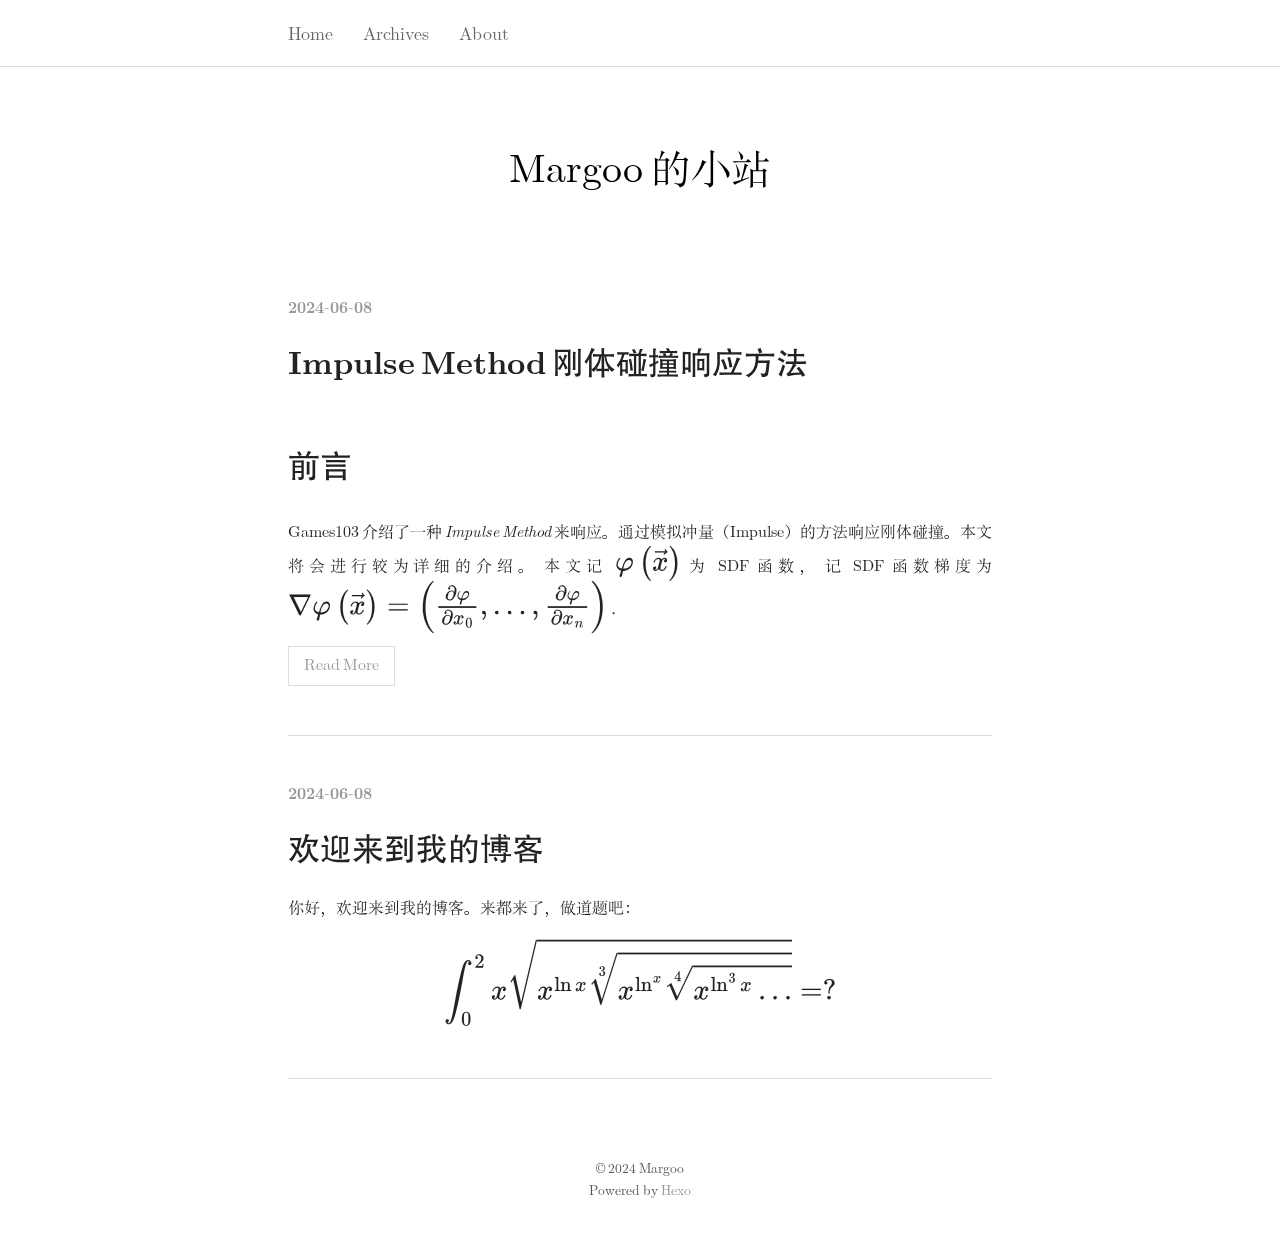
==== commit 28e885d9: "Site updated: 2024-06-08 21:00:43" ====
--- a/index.html
+++ b/index.html
@@ -183,10 +183,7 @@
     <div class="e-content article-entry" itemprop="articleBody">
       
         <h1 id="前言">前言</h1>
-<p>Games103 介绍了一种 <em>Impulse Method</em> 来响应<span class="bd-box"><h-char class="bd bd-beg"><h-inner>。</h-inner></h-char></span>通过模拟冲量<span class="bd-box"><h-char class="bd bd-end"><h-inner>（</h-inner></h-char></span>Impulse<span class="bd-box"><h-char class="bd bd-beg"><h-inner>）</h-inner></h-char></span>的方法响应刚体碰撞<span class="bd-box"><h-char class="bd bd-beg"><h-inner>。</h-inner></h-char></span>本文将会进行较为详细的介绍<span class="bd-box"><h-char class="bd bd-beg"><h-inner>。</h-inner></h-char></span>本文记
-<span class="math inline"><mjx-container class="MathJax" jax="SVG"><svg style="vertical-align: -0.791ex;" xmlns="http://www.w3.org/2000/svg" width="5.223ex" height="2.713ex" role="img" focusable="false" viewBox="0 -849.5 2308.7 1199"><g stroke="currentColor" fill="currentColor" stroke-width="0" transform="scale(1,-1)"><g data-mml-node="math"><g data-mml-node="mi"><path data-c="1D711" d="M92 210Q92 176 106 149T142 108T185 85T220 72L235 70L237 71L250 112Q268 170 283 211T322 299T370 375T429 423T502 442Q547 442 582 410T618 302Q618 224 575 152T457 35T299 -10Q273 -10 273 -12L266 -48Q260 -83 252 -125T241 -179Q236 -203 215 -212Q204 -218 190 -218Q159 -215 159 -185Q159 -175 214 -2L209 0Q204 2 195 5T173 14T147 28T120 46T94 71T71 103T56 142T50 190Q50 238 76 311T149 431H162Q183 431 183 423Q183 417 175 409Q134 361 114 300T92 210ZM574 278Q574 320 550 344T486 369Q437 369 394 329T323 218Q309 184 295 109L286 64Q304 62 306 62Q423 62 498 131T574 278Z"></path></g><g data-mml-node="mrow" transform="translate(820.7,0)"><g data-mml-node="mo" transform="translate(0 -0.5)"><path data-c="28" d="M152 251Q152 646 388 850H416Q422 844 422 841Q422 837 403 816T357 753T302 649T255 482T236 250Q236 124 255 19T301 -147T356 -251T403 -315T422 -340Q422 -343 416 -349H388Q359 -325 332 -296T271 -213T212 -97T170 56T152 251Z"></path></g><g data-mml-node="TeXAtom" data-mjx-texclass="ORD" transform="translate(458,0)"><g data-mml-node="mover"><g data-mml-node="mi"><path data-c="1D465" d="M52 289Q59 331 106 386T222 442Q257 442 286 424T329 379Q371 442 430 442Q467 442 494 420T522 361Q522 332 508 314T481 292T458 288Q439 288 427 299T415 328Q415 374 465 391Q454 404 425 404Q412 404 406 402Q368 386 350 336Q290 115 290 78Q290 50 306 38T341 26Q378 26 414 59T463 140Q466 150 469 151T485 153H489Q504 153 504 145Q504 144 502 134Q486 77 440 33T333 -11Q263 -11 227 52Q186 -10 133 -10H127Q78 -10 57 16T35 71Q35 103 54 123T99 143Q142 143 142 101Q142 81 130 66T107 46T94 41L91 40Q91 39 97 36T113 29T132 26Q168 26 194 71Q203 87 217 139T245 247T261 313Q266 340 266 352Q266 380 251 392T217 404Q177 404 142 372T93 290Q91 281 88 280T72 278H58Q52 284 52 289Z"></path></g><g data-mml-node="mo" transform="translate(313.8,31) translate(-250 0)"><path data-c="20D7" d="M377 694Q377 702 382 708T397 714Q404 714 409 709Q414 705 419 690Q429 653 460 633Q471 626 471 615Q471 606 468 603T454 594Q411 572 379 531Q377 529 374 525T369 519T364 517T357 516Q350 516 344 521T337 536Q337 555 384 595H213L42 596Q29 605 29 615Q29 622 42 635H401Q377 673 377 694Z"></path></g></g></g><g data-mml-node="mo" transform="translate(1030,0) translate(0 -0.5)"><path data-c="29" d="M305 251Q305 -145 69 -349H56Q43 -349 39 -347T35 -338Q37 -333 60 -307T108 -239T160 -136T204 27T221 250T204 473T160 636T108 740T60 807T35 839Q35 850 50 850H56H69Q197 743 256 566Q305 425 305 251Z"></path></g></g></g></g></svg></mjx-container></span> 为
-SDF 函数<span class="bd-box"><h-char class="bd bd-beg"><h-inner>，</h-inner></h-char></span>记
-SDF 函数梯度为 <span class="math inline"><mjx-container class="MathJax" jax="SVG"><svg style="vertical-align: -1.469ex;" xmlns="http://www.w3.org/2000/svg" width="24.998ex" height="4.07ex" role="img" focusable="false" viewBox="0 -1149.5 11049.3 1799"><g stroke="currentColor" fill="currentColor" stroke-width="0" transform="scale(1,-1)"><g data-mml-node="math"><g data-mml-node="mi"><path data-c="2207" d="M46 676Q46 679 51 683H781Q786 679 786 676Q786 674 617 326T444 -26Q439 -33 416 -33T388 -26Q385 -22 216 326T46 676ZM697 596Q697 597 445 597T193 596Q195 591 319 336T445 80L697 596Z"></path></g><g data-mml-node="mi" transform="translate(833,0)"><path data-c="1D711" d="M92 210Q92 176 106 149T142 108T185 85T220 72L235 70L237 71L250 112Q268 170 283 211T322 299T370 375T429 423T502 442Q547 442 582 410T618 302Q618 224 575 152T457 35T299 -10Q273 -10 273 -12L266 -48Q260 -83 252 -125T241 -179Q236 -203 215 -212Q204 -218 190 -218Q159 -215 159 -185Q159 -175 214 -2L209 0Q204 2 195 5T173 14T147 28T120 46T94 71T71 103T56 142T50 190Q50 238 76 311T149 431H162Q183 431 183 423Q183 417 175 409Q134 361 114 300T92 210ZM574 278Q574 320 550 344T486 369Q437 369 394 329T323 218Q309 184 295 109L286 64Q304 62 306 62Q423 62 498 131T574 278Z"></path></g><g data-mml-node="mrow" transform="translate(1653.7,0)"><g data-mml-node="mo" transform="translate(0 -0.5)"><path data-c="28" d="M152 251Q152 646 388 850H416Q422 844 422 841Q422 837 403 816T357 753T302 649T255 482T236 250Q236 124 255 19T301 -147T356 -251T403 -315T422 -340Q422 -343 416 -349H388Q359 -325 332 -296T271 -213T212 -97T170 56T152 251Z"></path></g><g data-mml-node="TeXAtom" data-mjx-texclass="ORD" transform="translate(458,0)"><g data-mml-node="mover"><g data-mml-node="mi"><path data-c="1D465" d="M52 289Q59 331 106 386T222 442Q257 442 286 424T329 379Q371 442 430 442Q467 442 494 420T522 361Q522 332 508 314T481 292T458 288Q439 288 427 299T415 328Q415 374 465 391Q454 404 425 404Q412 404 406 402Q368 386 350 336Q290 115 290 78Q290 50 306 38T341 26Q378 26 414 59T463 140Q466 150 469 151T485 153H489Q504 153 504 145Q504 144 502 134Q486 77 440 33T333 -11Q263 -11 227 52Q186 -10 133 -10H127Q78 -10 57 16T35 71Q35 103 54 123T99 143Q142 143 142 101Q142 81 130 66T107 46T94 41L91 40Q91 39 97 36T113 29T132 26Q168 26 194 71Q203 87 217 139T245 247T261 313Q266 340 266 352Q266 380 251 392T217 404Q177 404 142 372T93 290Q91 281 88 280T72 278H58Q52 284 52 289Z"></path></g><g data-mml-node="mo" transform="translate(313.8,31) translate(-250 0)"><path data-c="20D7" d="M377 694Q377 702 382 708T397 714Q404 714 409 709Q414 705 419 690Q429 653 460 633Q471 626 471 615Q471 606 468 603T454 594Q411 572 379 531Q377 529 374 525T369 519T364 517T357 516Q350 516 344 521T337 536Q337 555 384 595H213L42 596Q29 605 29 615Q29 622 42 635H401Q377 673 377 694Z"></path></g></g></g><g data-mml-node="mo" transform="translate(1030,0) translate(0 -0.5)"><path data-c="29" d="M305 251Q305 -145 69 -349H56Q43 -349 39 -347T35 -338Q37 -333 60 -307T108 -239T160 -136T204 27T221 250T204 473T160 636T108 740T60 807T35 839Q35 850 50 850H56H69Q197 743 256 566Q305 425 305 251Z"></path></g></g><g data-mml-node="mo" transform="translate(3419.4,0)"><path data-c="3D" d="M56 347Q56 360 70 367H707Q722 359 722 347Q722 336 708 328L390 327H72Q56 332 56 347ZM56 153Q56 168 72 173H708Q722 163 722 153Q722 140 707 133H70Q56 140 56 153Z"></path></g><g data-mml-node="mrow" transform="translate(4475.2,0)"><g data-mml-node="mo" transform="translate(0 -0.5)"><path data-c="28" d="M180 96T180 250T205 541T266 770T353 944T444 1069T527 1150H555Q561 1144 561 1141Q561 1137 545 1120T504 1072T447 995T386 878T330 721T288 513T272 251Q272 133 280 56Q293 -87 326 -209T399 -405T475 -531T536 -609T561 -640Q561 -643 555 -649H527Q483 -612 443 -568T353 -443T266 -270T205 -41Z"></path></g><g data-mml-node="mfrac" transform="translate(597,0)"><g data-mml-node="mrow" transform="translate(345.4,494.1) scale(0.707)"><g data-mml-node="mi"><path data-c="1D715" d="M202 508Q179 508 169 520T158 547Q158 557 164 577T185 624T230 675T301 710L333 715H345Q378 715 384 714Q447 703 489 661T549 568T566 457Q566 362 519 240T402 53Q321 -22 223 -22Q123 -22 73 56Q42 102 42 148V159Q42 276 129 370T322 465Q383 465 414 434T455 367L458 378Q478 461 478 515Q478 603 437 639T344 676Q266 676 223 612Q264 606 264 572Q264 547 246 528T202 508ZM430 306Q430 372 401 400T333 428Q270 428 222 382Q197 354 183 323T150 221Q132 149 132 116Q132 21 232 21Q244 21 250 22Q327 35 374 112Q389 137 409 196T430 306Z"></path></g><g data-mml-node="mi" transform="translate(566,0)"><path data-c="1D711" d="M92 210Q92 176 106 149T142 108T185 85T220 72L235 70L237 71L250 112Q268 170 283 211T322 299T370 375T429 423T502 442Q547 442 582 410T618 302Q618 224 575 152T457 35T299 -10Q273 -10 273 -12L266 -48Q260 -83 252 -125T241 -179Q236 -203 215 -212Q204 -218 190 -218Q159 -215 159 -185Q159 -175 214 -2L209 0Q204 2 195 5T173 14T147 28T120 46T94 71T71 103T56 142T50 190Q50 238 76 311T149 431H162Q183 431 183 423Q183 417 175 409Q134 361 114 300T92 210ZM574 278Q574 320 550 344T486 369Q437 369 394 329T323 218Q309 184 295 109L286 64Q304 62 306 62Q423 62 498 131T574 278Z"></path></g></g><g data-mml-node="mrow" transform="translate(220,-345.6) scale(0.707)"><g data-mml-node="mi"><path data-c="1D715" d="M202 508Q179 508 169 520T158 547Q158 557 164 577T185 624T230 675T301 710L333 715H345Q378 715 384 714Q447 703 489 661T549 568T566 457Q566 362 519 240T402 53Q321 -22 223 -22Q123 -22 73 56Q42 102 42 148V159Q42 276 129 370T322 465Q383 465 414 434T455 367L458 378Q478 461 478 515Q478 603 437 639T344 676Q266 676 223 612Q264 606 264 572Q264 547 246 528T202 508ZM430 306Q430 372 401 400T333 428Q270 428 222 382Q197 354 183 323T150 221Q132 149 132 116Q132 21 232 21Q244 21 250 22Q327 35 374 112Q389 137 409 196T430 306Z"></path></g><g data-mml-node="msub" transform="translate(566,0)"><g data-mml-node="mi"><path data-c="1D465" d="M52 289Q59 331 106 386T222 442Q257 442 286 424T329 379Q371 442 430 442Q467 442 494 420T522 361Q522 332 508 314T481 292T458 288Q439 288 427 299T415 328Q415 374 465 391Q454 404 425 404Q412 404 406 402Q368 386 350 336Q290 115 290 78Q290 50 306 38T341 26Q378 26 414 59T463 140Q466 150 469 151T485 153H489Q504 153 504 145Q504 144 502 134Q486 77 440 33T333 -11Q263 -11 227 52Q186 -10 133 -10H127Q78 -10 57 16T35 71Q35 103 54 123T99 143Q142 143 142 101Q142 81 130 66T107 46T94 41L91 40Q91 39 97 36T113 29T132 26Q168 26 194 71Q203 87 217 139T245 247T261 313Q266 340 266 352Q266 380 251 392T217 404Q177 404 142 372T93 290Q91 281 88 280T72 278H58Q52 284 52 289Z"></path></g><g data-mml-node="mn" transform="translate(605,-150) scale(0.707)"><path data-c="30" d="M96 585Q152 666 249 666Q297 666 345 640T423 548Q460 465 460 320Q460 165 417 83Q397 41 362 16T301 -15T250 -22Q224 -22 198 -16T137 16T82 83Q39 165 39 320Q39 494 96 585ZM321 597Q291 629 250 629Q208 629 178 597Q153 571 145 525T137 333Q137 175 145 125T181 46Q209 16 250 16Q290 16 318 46Q347 76 354 130T362 333Q362 478 354 524T321 597Z"></path></g></g></g><rect width="1313.4" height="60" x="120" y="220"></rect></g><g data-mml-node="mo" transform="translate(2150.4,0)"><path data-c="2C" d="M78 35T78 60T94 103T137 121Q165 121 187 96T210 8Q210 -27 201 -60T180 -117T154 -158T130 -185T117 -194Q113 -194 104 -185T95 -172Q95 -168 106 -156T131 -126T157 -76T173 -3V9L172 8Q170 7 167 6T161 3T152 1T140 0Q113 0 96 17Z"></path></g><g data-mml-node="mo" transform="translate(2595,0)"><path data-c="2E" d="M78 60Q78 84 95 102T138 120Q162 120 180 104T199 61Q199 36 182 18T139 0T96 17T78 60Z"></path></g><g data-mml-node="mo" transform="translate(3039.7,0)"><path data-c="2E" d="M78 60Q78 84 95 102T138 120Q162 120 180 104T199 61Q199 36 182 18T139 0T96 17T78 60Z"></path></g><g data-mml-node="mo" transform="translate(3484.4,0)"><path data-c="2E" d="M78 60Q78 84 95 102T138 120Q162 120 180 104T199 61Q199 36 182 18T139 0T96 17T78 60Z"></path></g><g data-mml-node="mo" transform="translate(3929,0)"><path data-c="2C" d="M78 35T78 60T94 103T137 121Q165 121 187 96T210 8Q210 -27 201 -60T180 -117T154 -158T130 -185T117 -194Q113 -194 104 -185T95 -172Q95 -168 106 -156T131 -126T157 -76T173 -3V9L172 8Q170 7 167 6T161 3T152 1T140 0Q113 0 96 17Z"></path></g><g data-mml-node="mfrac" transform="translate(4373.7,0)"><g data-mml-node="mrow" transform="translate(370.4,494.1) scale(0.707)"><g data-mml-node="mi"><path data-c="1D715" d="M202 508Q179 508 169 520T158 547Q158 557 164 577T185 624T230 675T301 710L333 715H345Q378 715 384 714Q447 703 489 661T549 568T566 457Q566 362 519 240T402 53Q321 -22 223 -22Q123 -22 73 56Q42 102 42 148V159Q42 276 129 370T322 465Q383 465 414 434T455 367L458 378Q478 461 478 515Q478 603 437 639T344 676Q266 676 223 612Q264 606 264 572Q264 547 246 528T202 508ZM430 306Q430 372 401 400T333 428Q270 428 222 382Q197 354 183 323T150 221Q132 149 132 116Q132 21 232 21Q244 21 250 22Q327 35 374 112Q389 137 409 196T430 306Z"></path></g><g data-mml-node="mi" transform="translate(566,0)"><path data-c="1D711" d="M92 210Q92 176 106 149T142 108T185 85T220 72L235 70L237 71L250 112Q268 170 283 211T322 299T370 375T429 423T502 442Q547 442 582 410T618 302Q618 224 575 152T457 35T299 -10Q273 -10 273 -12L266 -48Q260 -83 252 -125T241 -179Q236 -203 215 -212Q204 -218 190 -218Q159 -215 159 -185Q159 -175 214 -2L209 0Q204 2 195 5T173 14T147 28T120 46T94 71T71 103T56 142T50 190Q50 238 76 311T149 431H162Q183 431 183 423Q183 417 175 409Q134 361 114 300T92 210ZM574 278Q574 320 550 344T486 369Q437 369 394 329T323 218Q309 184 295 109L286 64Q304 62 306 62Q423 62 498 131T574 278Z"></path></g></g><g data-mml-node="mrow" transform="translate(220,-345.6) scale(0.707)"><g data-mml-node="mi"><path data-c="1D715" d="M202 508Q179 508 169 520T158 547Q158 557 164 577T185 624T230 675T301 710L333 715H345Q378 715 384 714Q447 703 489 661T549 568T566 457Q566 362 519 240T402 53Q321 -22 223 -22Q123 -22 73 56Q42 102 42 148V159Q42 276 129 370T322 465Q383 465 414 434T455 367L458 378Q478 461 478 515Q478 603 437 639T344 676Q266 676 223 612Q264 606 264 572Q264 547 246 528T202 508ZM430 306Q430 372 401 400T333 428Q270 428 222 382Q197 354 183 323T150 221Q132 149 132 116Q132 21 232 21Q244 21 250 22Q327 35 374 112Q389 137 409 196T430 306Z"></path></g><g data-mml-node="msub" transform="translate(566,0)"><g data-mml-node="mi"><path data-c="1D465" d="M52 289Q59 331 106 386T222 442Q257 442 286 424T329 379Q371 442 430 442Q467 442 494 420T522 361Q522 332 508 314T481 292T458 288Q439 288 427 299T415 328Q415 374 465 391Q454 404 425 404Q412 404 406 402Q368 386 350 336Q290 115 290 78Q290 50 306 38T341 26Q378 26 414 59T463 140Q466 150 469 151T485 153H489Q504 153 504 145Q504 144 502 134Q486 77 440 33T333 -11Q263 -11 227 52Q186 -10 133 -10H127Q78 -10 57 16T35 71Q35 103 54 123T99 143Q142 143 142 101Q142 81 130 66T107 46T94 41L91 40Q91 39 97 36T113 29T132 26Q168 26 194 71Q203 87 217 139T245 247T261 313Q266 340 266 352Q266 380 251 392T217 404Q177 404 142 372T93 290Q91 281 88 280T72 278H58Q52 284 52 289Z"></path></g><g data-mml-node="mi" transform="translate(605,-150) scale(0.707)"><path data-c="1D45B" d="M21 287Q22 293 24 303T36 341T56 388T89 425T135 442Q171 442 195 424T225 390T231 369Q231 367 232 367L243 378Q304 442 382 442Q436 442 469 415T503 336T465 179T427 52Q427 26 444 26Q450 26 453 27Q482 32 505 65T540 145Q542 153 560 153Q580 153 580 145Q580 144 576 130Q568 101 554 73T508 17T439 -10Q392 -10 371 17T350 73Q350 92 386 193T423 345Q423 404 379 404H374Q288 404 229 303L222 291L189 157Q156 26 151 16Q138 -11 108 -11Q95 -11 87 -5T76 7T74 17Q74 30 112 180T152 343Q153 348 153 366Q153 405 129 405Q91 405 66 305Q60 285 60 284Q58 278 41 278H27Q21 284 21 287Z"></path></g></g></g><rect width="1363.4" height="60" x="120" y="220"></rect></g><g data-mml-node="mo" transform="translate(5977.1,0) translate(0 -0.5)"><path data-c="29" d="M35 1138Q35 1150 51 1150H56H69Q113 1113 153 1069T243 944T330 771T391 541T416 250T391 -40T330 -270T243 -443T152 -568T69 -649H56Q43 -649 39 -647T35 -637Q65 -607 110 -548Q283 -316 316 56Q324 133 324 251Q324 368 316 445Q278 877 48 1123Q36 1137 35 1138Z"></path></g></g></g></g></svg></mjx-container></span>.</p>
+<p>Games103 介绍了一种 <em>Impulse Method</em> 来响应<span class="bd-box"><h-char class="bd bd-beg"><h-inner>。</h-inner></h-char></span>通过模拟冲量<span class="bd-box"><h-char class="bd bd-end"><h-inner>（</h-inner></h-char></span>Impulse<span class="bd-box"><h-char class="bd bd-beg"><h-inner>）</h-inner></h-char></span>的方法响应刚体碰撞<span class="bd-box"><h-char class="bd bd-beg"><h-inner>。</h-inner></h-char></span>本文将会进行较为详细的介绍<span class="bd-box"><h-char class="bd bd-beg"><h-inner>。</h-inner></h-char></span>本文记 <span class="markdown-them-math-inline"><mjx-container class="MathJax" jax="SVG"><svg style="vertical-align: -0.791ex;" xmlns="http://www.w3.org/2000/svg" width="5.223ex" height="2.713ex" role="img" focusable="false" viewBox="0 -849.5 2308.7 1199"><g stroke="currentColor" fill="currentColor" stroke-width="0" transform="scale(1,-1)"><g data-mml-node="math"><g data-mml-node="mi"><path data-c="1D711" d="M92 210Q92 176 106 149T142 108T185 85T220 72L235 70L237 71L250 112Q268 170 283 211T322 299T370 375T429 423T502 442Q547 442 582 410T618 302Q618 224 575 152T457 35T299 -10Q273 -10 273 -12L266 -48Q260 -83 252 -125T241 -179Q236 -203 215 -212Q204 -218 190 -218Q159 -215 159 -185Q159 -175 214 -2L209 0Q204 2 195 5T173 14T147 28T120 46T94 71T71 103T56 142T50 190Q50 238 76 311T149 431H162Q183 431 183 423Q183 417 175 409Q134 361 114 300T92 210ZM574 278Q574 320 550 344T486 369Q437 369 394 329T323 218Q309 184 295 109L286 64Q304 62 306 62Q423 62 498 131T574 278Z"></path></g><g data-mml-node="mrow" transform="translate(820.7,0)"><g data-mml-node="mo" transform="translate(0 -0.5)"><path data-c="28" d="M152 251Q152 646 388 850H416Q422 844 422 841Q422 837 403 816T357 753T302 649T255 482T236 250Q236 124 255 19T301 -147T356 -251T403 -315T422 -340Q422 -343 416 -349H388Q359 -325 332 -296T271 -213T212 -97T170 56T152 251Z"></path></g><g data-mml-node="TeXAtom" data-mjx-texclass="ORD" transform="translate(458,0)"><g data-mml-node="mover"><g data-mml-node="mi"><path data-c="1D465" d="M52 289Q59 331 106 386T222 442Q257 442 286 424T329 379Q371 442 430 442Q467 442 494 420T522 361Q522 332 508 314T481 292T458 288Q439 288 427 299T415 328Q415 374 465 391Q454 404 425 404Q412 404 406 402Q368 386 350 336Q290 115 290 78Q290 50 306 38T341 26Q378 26 414 59T463 140Q466 150 469 151T485 153H489Q504 153 504 145Q504 144 502 134Q486 77 440 33T333 -11Q263 -11 227 52Q186 -10 133 -10H127Q78 -10 57 16T35 71Q35 103 54 123T99 143Q142 143 142 101Q142 81 130 66T107 46T94 41L91 40Q91 39 97 36T113 29T132 26Q168 26 194 71Q203 87 217 139T245 247T261 313Q266 340 266 352Q266 380 251 392T217 404Q177 404 142 372T93 290Q91 281 88 280T72 278H58Q52 284 52 289Z"></path></g><g data-mml-node="mo" transform="translate(313.8,31) translate(-250 0)"><path data-c="20D7" d="M377 694Q377 702 382 708T397 714Q404 714 409 709Q414 705 419 690Q429 653 460 633Q471 626 471 615Q471 606 468 603T454 594Q411 572 379 531Q377 529 374 525T369 519T364 517T357 516Q350 516 344 521T337 536Q337 555 384 595H213L42 596Q29 605 29 615Q29 622 42 635H401Q377 673 377 694Z"></path></g></g></g><g data-mml-node="mo" transform="translate(1030,0) translate(0 -0.5)"><path data-c="29" d="M305 251Q305 -145 69 -349H56Q43 -349 39 -347T35 -338Q37 -333 60 -307T108 -239T160 -136T204 27T221 250T204 473T160 636T108 740T60 807T35 839Q35 850 50 850H56H69Q197 743 256 566Q305 425 305 251Z"></path></g></g></g></g></svg></mjx-container></span> 为 SDF 函数<span class="bd-box"><h-char class="bd bd-beg"><h-inner>，</h-inner></h-char></span>记 SDF 函数梯度为 <span class="markdown-them-math-inline"><mjx-container class="MathJax" jax="SVG"><svg style="vertical-align: -1.469ex;" xmlns="http://www.w3.org/2000/svg" width="24.998ex" height="4.07ex" role="img" focusable="false" viewBox="0 -1149.5 11049.3 1799"><g stroke="currentColor" fill="currentColor" stroke-width="0" transform="scale(1,-1)"><g data-mml-node="math"><g data-mml-node="mi"><path data-c="2207" d="M46 676Q46 679 51 683H781Q786 679 786 676Q786 674 617 326T444 -26Q439 -33 416 -33T388 -26Q385 -22 216 326T46 676ZM697 596Q697 597 445 597T193 596Q195 591 319 336T445 80L697 596Z"></path></g><g data-mml-node="mi" transform="translate(833,0)"><path data-c="1D711" d="M92 210Q92 176 106 149T142 108T185 85T220 72L235 70L237 71L250 112Q268 170 283 211T322 299T370 375T429 423T502 442Q547 442 582 410T618 302Q618 224 575 152T457 35T299 -10Q273 -10 273 -12L266 -48Q260 -83 252 -125T241 -179Q236 -203 215 -212Q204 -218 190 -218Q159 -215 159 -185Q159 -175 214 -2L209 0Q204 2 195 5T173 14T147 28T120 46T94 71T71 103T56 142T50 190Q50 238 76 311T149 431H162Q183 431 183 423Q183 417 175 409Q134 361 114 300T92 210ZM574 278Q574 320 550 344T486 369Q437 369 394 329T323 218Q309 184 295 109L286 64Q304 62 306 62Q423 62 498 131T574 278Z"></path></g><g data-mml-node="mrow" transform="translate(1653.7,0)"><g data-mml-node="mo" transform="translate(0 -0.5)"><path data-c="28" d="M152 251Q152 646 388 850H416Q422 844 422 841Q422 837 403 816T357 753T302 649T255 482T236 250Q236 124 255 19T301 -147T356 -251T403 -315T422 -340Q422 -343 416 -349H388Q359 -325 332 -296T271 -213T212 -97T170 56T152 251Z"></path></g><g data-mml-node="TeXAtom" data-mjx-texclass="ORD" transform="translate(458,0)"><g data-mml-node="mover"><g data-mml-node="mi"><path data-c="1D465" d="M52 289Q59 331 106 386T222 442Q257 442 286 424T329 379Q371 442 430 442Q467 442 494 420T522 361Q522 332 508 314T481 292T458 288Q439 288 427 299T415 328Q415 374 465 391Q454 404 425 404Q412 404 406 402Q368 386 350 336Q290 115 290 78Q290 50 306 38T341 26Q378 26 414 59T463 140Q466 150 469 151T485 153H489Q504 153 504 145Q504 144 502 134Q486 77 440 33T333 -11Q263 -11 227 52Q186 -10 133 -10H127Q78 -10 57 16T35 71Q35 103 54 123T99 143Q142 143 142 101Q142 81 130 66T107 46T94 41L91 40Q91 39 97 36T113 29T132 26Q168 26 194 71Q203 87 217 139T245 247T261 313Q266 340 266 352Q266 380 251 392T217 404Q177 404 142 372T93 290Q91 281 88 280T72 278H58Q52 284 52 289Z"></path></g><g data-mml-node="mo" transform="translate(313.8,31) translate(-250 0)"><path data-c="20D7" d="M377 694Q377 702 382 708T397 714Q404 714 409 709Q414 705 419 690Q429 653 460 633Q471 626 471 615Q471 606 468 603T454 594Q411 572 379 531Q377 529 374 525T369 519T364 517T357 516Q350 516 344 521T337 536Q337 555 384 595H213L42 596Q29 605 29 615Q29 622 42 635H401Q377 673 377 694Z"></path></g></g></g><g data-mml-node="mo" transform="translate(1030,0) translate(0 -0.5)"><path data-c="29" d="M305 251Q305 -145 69 -349H56Q43 -349 39 -347T35 -338Q37 -333 60 -307T108 -239T160 -136T204 27T221 250T204 473T160 636T108 740T60 807T35 839Q35 850 50 850H56H69Q197 743 256 566Q305 425 305 251Z"></path></g></g><g data-mml-node="mo" transform="translate(3419.4,0)"><path data-c="3D" d="M56 347Q56 360 70 367H707Q722 359 722 347Q722 336 708 328L390 327H72Q56 332 56 347ZM56 153Q56 168 72 173H708Q722 163 722 153Q722 140 707 133H70Q56 140 56 153Z"></path></g><g data-mml-node="mrow" transform="translate(4475.2,0)"><g data-mml-node="mo" transform="translate(0 -0.5)"><path data-c="28" d="M180 96T180 250T205 541T266 770T353 944T444 1069T527 1150H555Q561 1144 561 1141Q561 1137 545 1120T504 1072T447 995T386 878T330 721T288 513T272 251Q272 133 280 56Q293 -87 326 -209T399 -405T475 -531T536 -609T561 -640Q561 -643 555 -649H527Q483 -612 443 -568T353 -443T266 -270T205 -41Z"></path></g><g data-mml-node="mfrac" transform="translate(597,0)"><g data-mml-node="mrow" transform="translate(345.4,494.1) scale(0.707)"><g data-mml-node="mi"><path data-c="1D715" d="M202 508Q179 508 169 520T158 547Q158 557 164 577T185 624T230 675T301 710L333 715H345Q378 715 384 714Q447 703 489 661T549 568T566 457Q566 362 519 240T402 53Q321 -22 223 -22Q123 -22 73 56Q42 102 42 148V159Q42 276 129 370T322 465Q383 465 414 434T455 367L458 378Q478 461 478 515Q478 603 437 639T344 676Q266 676 223 612Q264 606 264 572Q264 547 246 528T202 508ZM430 306Q430 372 401 400T333 428Q270 428 222 382Q197 354 183 323T150 221Q132 149 132 116Q132 21 232 21Q244 21 250 22Q327 35 374 112Q389 137 409 196T430 306Z"></path></g><g data-mml-node="mi" transform="translate(566,0)"><path data-c="1D711" d="M92 210Q92 176 106 149T142 108T185 85T220 72L235 70L237 71L250 112Q268 170 283 211T322 299T370 375T429 423T502 442Q547 442 582 410T618 302Q618 224 575 152T457 35T299 -10Q273 -10 273 -12L266 -48Q260 -83 252 -125T241 -179Q236 -203 215 -212Q204 -218 190 -218Q159 -215 159 -185Q159 -175 214 -2L209 0Q204 2 195 5T173 14T147 28T120 46T94 71T71 103T56 142T50 190Q50 238 76 311T149 431H162Q183 431 183 423Q183 417 175 409Q134 361 114 300T92 210ZM574 278Q574 320 550 344T486 369Q437 369 394 329T323 218Q309 184 295 109L286 64Q304 62 306 62Q423 62 498 131T574 278Z"></path></g></g><g data-mml-node="mrow" transform="translate(220,-345.6) scale(0.707)"><g data-mml-node="mi"><path data-c="1D715" d="M202 508Q179 508 169 520T158 547Q158 557 164 577T185 624T230 675T301 710L333 715H345Q378 715 384 714Q447 703 489 661T549 568T566 457Q566 362 519 240T402 53Q321 -22 223 -22Q123 -22 73 56Q42 102 42 148V159Q42 276 129 370T322 465Q383 465 414 434T455 367L458 378Q478 461 478 515Q478 603 437 639T344 676Q266 676 223 612Q264 606 264 572Q264 547 246 528T202 508ZM430 306Q430 372 401 400T333 428Q270 428 222 382Q197 354 183 323T150 221Q132 149 132 116Q132 21 232 21Q244 21 250 22Q327 35 374 112Q389 137 409 196T430 306Z"></path></g><g data-mml-node="msub" transform="translate(566,0)"><g data-mml-node="mi"><path data-c="1D465" d="M52 289Q59 331 106 386T222 442Q257 442 286 424T329 379Q371 442 430 442Q467 442 494 420T522 361Q522 332 508 314T481 292T458 288Q439 288 427 299T415 328Q415 374 465 391Q454 404 425 404Q412 404 406 402Q368 386 350 336Q290 115 290 78Q290 50 306 38T341 26Q378 26 414 59T463 140Q466 150 469 151T485 153H489Q504 153 504 145Q504 144 502 134Q486 77 440 33T333 -11Q263 -11 227 52Q186 -10 133 -10H127Q78 -10 57 16T35 71Q35 103 54 123T99 143Q142 143 142 101Q142 81 130 66T107 46T94 41L91 40Q91 39 97 36T113 29T132 26Q168 26 194 71Q203 87 217 139T245 247T261 313Q266 340 266 352Q266 380 251 392T217 404Q177 404 142 372T93 290Q91 281 88 280T72 278H58Q52 284 52 289Z"></path></g><g data-mml-node="mn" transform="translate(605,-150) scale(0.707)"><path data-c="30" d="M96 585Q152 666 249 666Q297 666 345 640T423 548Q460 465 460 320Q460 165 417 83Q397 41 362 16T301 -15T250 -22Q224 -22 198 -16T137 16T82 83Q39 165 39 320Q39 494 96 585ZM321 597Q291 629 250 629Q208 629 178 597Q153 571 145 525T137 333Q137 175 145 125T181 46Q209 16 250 16Q290 16 318 46Q347 76 354 130T362 333Q362 478 354 524T321 597Z"></path></g></g></g><rect width="1313.4" height="60" x="120" y="220"></rect></g><g data-mml-node="mo" transform="translate(2150.4,0)"><path data-c="2C" d="M78 35T78 60T94 103T137 121Q165 121 187 96T210 8Q210 -27 201 -60T180 -117T154 -158T130 -185T117 -194Q113 -194 104 -185T95 -172Q95 -168 106 -156T131 -126T157 -76T173 -3V9L172 8Q170 7 167 6T161 3T152 1T140 0Q113 0 96 17Z"></path></g><g data-mml-node="mo" transform="translate(2595,0)"><path data-c="2E" d="M78 60Q78 84 95 102T138 120Q162 120 180 104T199 61Q199 36 182 18T139 0T96 17T78 60Z"></path></g><g data-mml-node="mo" transform="translate(3039.7,0)"><path data-c="2E" d="M78 60Q78 84 95 102T138 120Q162 120 180 104T199 61Q199 36 182 18T139 0T96 17T78 60Z"></path></g><g data-mml-node="mo" transform="translate(3484.4,0)"><path data-c="2E" d="M78 60Q78 84 95 102T138 120Q162 120 180 104T199 61Q199 36 182 18T139 0T96 17T78 60Z"></path></g><g data-mml-node="mo" transform="translate(3929,0)"><path data-c="2C" d="M78 35T78 60T94 103T137 121Q165 121 187 96T210 8Q210 -27 201 -60T180 -117T154 -158T130 -185T117 -194Q113 -194 104 -185T95 -172Q95 -168 106 -156T131 -126T157 -76T173 -3V9L172 8Q170 7 167 6T161 3T152 1T140 0Q113 0 96 17Z"></path></g><g data-mml-node="mfrac" transform="translate(4373.7,0)"><g data-mml-node="mrow" transform="translate(370.4,494.1) scale(0.707)"><g data-mml-node="mi"><path data-c="1D715" d="M202 508Q179 508 169 520T158 547Q158 557 164 577T185 624T230 675T301 710L333 715H345Q378 715 384 714Q447 703 489 661T549 568T566 457Q566 362 519 240T402 53Q321 -22 223 -22Q123 -22 73 56Q42 102 42 148V159Q42 276 129 370T322 465Q383 465 414 434T455 367L458 378Q478 461 478 515Q478 603 437 639T344 676Q266 676 223 612Q264 606 264 572Q264 547 246 528T202 508ZM430 306Q430 372 401 400T333 428Q270 428 222 382Q197 354 183 323T150 221Q132 149 132 116Q132 21 232 21Q244 21 250 22Q327 35 374 112Q389 137 409 196T430 306Z"></path></g><g data-mml-node="mi" transform="translate(566,0)"><path data-c="1D711" d="M92 210Q92 176 106 149T142 108T185 85T220 72L235 70L237 71L250 112Q268 170 283 211T322 299T370 375T429 423T502 442Q547 442 582 410T618 302Q618 224 575 152T457 35T299 -10Q273 -10 273 -12L266 -48Q260 -83 252 -125T241 -179Q236 -203 215 -212Q204 -218 190 -218Q159 -215 159 -185Q159 -175 214 -2L209 0Q204 2 195 5T173 14T147 28T120 46T94 71T71 103T56 142T50 190Q50 238 76 311T149 431H162Q183 431 183 423Q183 417 175 409Q134 361 114 300T92 210ZM574 278Q574 320 550 344T486 369Q437 369 394 329T323 218Q309 184 295 109L286 64Q304 62 306 62Q423 62 498 131T574 278Z"></path></g></g><g data-mml-node="mrow" transform="translate(220,-345.6) scale(0.707)"><g data-mml-node="mi"><path data-c="1D715" d="M202 508Q179 508 169 520T158 547Q158 557 164 577T185 624T230 675T301 710L333 715H345Q378 715 384 714Q447 703 489 661T549 568T566 457Q566 362 519 240T402 53Q321 -22 223 -22Q123 -22 73 56Q42 102 42 148V159Q42 276 129 370T322 465Q383 465 414 434T455 367L458 378Q478 461 478 515Q478 603 437 639T344 676Q266 676 223 612Q264 606 264 572Q264 547 246 528T202 508ZM430 306Q430 372 401 400T333 428Q270 428 222 382Q197 354 183 323T150 221Q132 149 132 116Q132 21 232 21Q244 21 250 22Q327 35 374 112Q389 137 409 196T430 306Z"></path></g><g data-mml-node="msub" transform="translate(566,0)"><g data-mml-node="mi"><path data-c="1D465" d="M52 289Q59 331 106 386T222 442Q257 442 286 424T329 379Q371 442 430 442Q467 442 494 420T522 361Q522 332 508 314T481 292T458 288Q439 288 427 299T415 328Q415 374 465 391Q454 404 425 404Q412 404 406 402Q368 386 350 336Q290 115 290 78Q290 50 306 38T341 26Q378 26 414 59T463 140Q466 150 469 151T485 153H489Q504 153 504 145Q504 144 502 134Q486 77 440 33T333 -11Q263 -11 227 52Q186 -10 133 -10H127Q78 -10 57 16T35 71Q35 103 54 123T99 143Q142 143 142 101Q142 81 130 66T107 46T94 41L91 40Q91 39 97 36T113 29T132 26Q168 26 194 71Q203 87 217 139T245 247T261 313Q266 340 266 352Q266 380 251 392T217 404Q177 404 142 372T93 290Q91 281 88 280T72 278H58Q52 284 52 289Z"></path></g><g data-mml-node="mi" transform="translate(605,-150) scale(0.707)"><path data-c="1D45B" d="M21 287Q22 293 24 303T36 341T56 388T89 425T135 442Q171 442 195 424T225 390T231 369Q231 367 232 367L243 378Q304 442 382 442Q436 442 469 415T503 336T465 179T427 52Q427 26 444 26Q450 26 453 27Q482 32 505 65T540 145Q542 153 560 153Q580 153 580 145Q580 144 576 130Q568 101 554 73T508 17T439 -10Q392 -10 371 17T350 73Q350 92 386 193T423 345Q423 404 379 404H374Q288 404 229 303L222 291L189 157Q156 26 151 16Q138 -11 108 -11Q95 -11 87 -5T76 7T74 17Q74 30 112 180T152 343Q153 348 153 366Q153 405 129 405Q91 405 66 305Q60 285 60 284Q58 278 41 278H27Q21 284 21 287Z"></path></g></g></g><rect width="1363.4" height="60" x="120" y="220"></rect></g><g data-mml-node="mo" transform="translate(5977.1,0) translate(0 -0.5)"><path data-c="29" d="M35 1138Q35 1150 51 1150H56H69Q113 1113 153 1069T243 944T330 771T391 541T416 250T391 -40T330 -270T243 -443T152 -568T69 -649H56Q43 -649 39 -647T35 -637Q65 -607 110 -548Q283 -316 316 56Q324 133 324 251Q324 368 316 445Q278 877 48 1123Q36 1137 35 1138Z"></path></g></g></g></g></svg></mjx-container></span>.</p>
         
           <p class="article-more-link">
             <a href="/2024/06/08/impusle-method/#more">Read More</a>
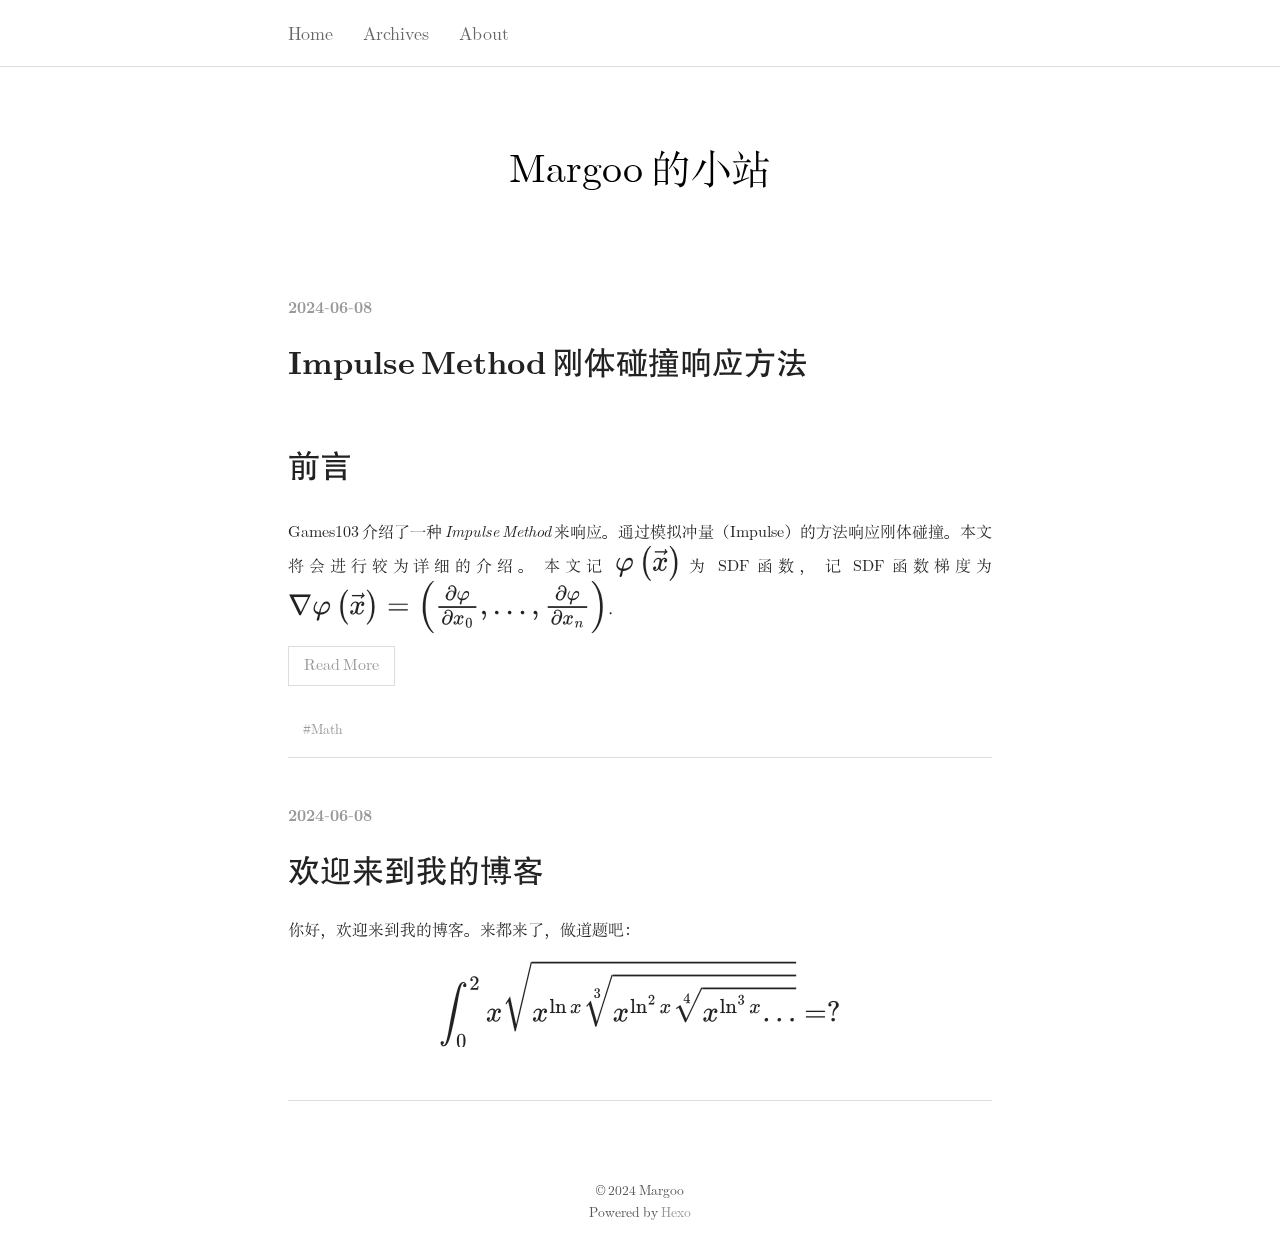
==== commit 3989c840: "Site updated: 2024-06-09 11:46:12" ====
--- a/index.html
+++ b/index.html
@@ -183,7 +183,10 @@
     <div class="e-content article-entry" itemprop="articleBody">
       
         <h1 id="前言">前言</h1>
-<p>Games103 介绍了一种 <em>Impulse Method</em> 来响应<span class="bd-box"><h-char class="bd bd-beg"><h-inner>。</h-inner></h-char></span>通过模拟冲量<span class="bd-box"><h-char class="bd bd-end"><h-inner>（</h-inner></h-char></span>Impulse<span class="bd-box"><h-char class="bd bd-beg"><h-inner>）</h-inner></h-char></span>的方法响应刚体碰撞<span class="bd-box"><h-char class="bd bd-beg"><h-inner>。</h-inner></h-char></span>本文将会进行较为详细的介绍<span class="bd-box"><h-char class="bd bd-beg"><h-inner>。</h-inner></h-char></span>本文记 <span class="markdown-them-math-inline"><mjx-container class="MathJax" jax="SVG"><svg style="vertical-align: -0.791ex;" xmlns="http://www.w3.org/2000/svg" width="5.223ex" height="2.713ex" role="img" focusable="false" viewBox="0 -849.5 2308.7 1199"><g stroke="currentColor" fill="currentColor" stroke-width="0" transform="scale(1,-1)"><g data-mml-node="math"><g data-mml-node="mi"><path data-c="1D711" d="M92 210Q92 176 106 149T142 108T185 85T220 72L235 70L237 71L250 112Q268 170 283 211T322 299T370 375T429 423T502 442Q547 442 582 410T618 302Q618 224 575 152T457 35T299 -10Q273 -10 273 -12L266 -48Q260 -83 252 -125T241 -179Q236 -203 215 -212Q204 -218 190 -218Q159 -215 159 -185Q159 -175 214 -2L209 0Q204 2 195 5T173 14T147 28T120 46T94 71T71 103T56 142T50 190Q50 238 76 311T149 431H162Q183 431 183 423Q183 417 175 409Q134 361 114 300T92 210ZM574 278Q574 320 550 344T486 369Q437 369 394 329T323 218Q309 184 295 109L286 64Q304 62 306 62Q423 62 498 131T574 278Z"></path></g><g data-mml-node="mrow" transform="translate(820.7,0)"><g data-mml-node="mo" transform="translate(0 -0.5)"><path data-c="28" d="M152 251Q152 646 388 850H416Q422 844 422 841Q422 837 403 816T357 753T302 649T255 482T236 250Q236 124 255 19T301 -147T356 -251T403 -315T422 -340Q422 -343 416 -349H388Q359 -325 332 -296T271 -213T212 -97T170 56T152 251Z"></path></g><g data-mml-node="TeXAtom" data-mjx-texclass="ORD" transform="translate(458,0)"><g data-mml-node="mover"><g data-mml-node="mi"><path data-c="1D465" d="M52 289Q59 331 106 386T222 442Q257 442 286 424T329 379Q371 442 430 442Q467 442 494 420T522 361Q522 332 508 314T481 292T458 288Q439 288 427 299T415 328Q415 374 465 391Q454 404 425 404Q412 404 406 402Q368 386 350 336Q290 115 290 78Q290 50 306 38T341 26Q378 26 414 59T463 140Q466 150 469 151T485 153H489Q504 153 504 145Q504 144 502 134Q486 77 440 33T333 -11Q263 -11 227 52Q186 -10 133 -10H127Q78 -10 57 16T35 71Q35 103 54 123T99 143Q142 143 142 101Q142 81 130 66T107 46T94 41L91 40Q91 39 97 36T113 29T132 26Q168 26 194 71Q203 87 217 139T245 247T261 313Q266 340 266 352Q266 380 251 392T217 404Q177 404 142 372T93 290Q91 281 88 280T72 278H58Q52 284 52 289Z"></path></g><g data-mml-node="mo" transform="translate(313.8,31) translate(-250 0)"><path data-c="20D7" d="M377 694Q377 702 382 708T397 714Q404 714 409 709Q414 705 419 690Q429 653 460 633Q471 626 471 615Q471 606 468 603T454 594Q411 572 379 531Q377 529 374 525T369 519T364 517T357 516Q350 516 344 521T337 536Q337 555 384 595H213L42 596Q29 605 29 615Q29 622 42 635H401Q377 673 377 694Z"></path></g></g></g><g data-mml-node="mo" transform="translate(1030,0) translate(0 -0.5)"><path data-c="29" d="M305 251Q305 -145 69 -349H56Q43 -349 39 -347T35 -338Q37 -333 60 -307T108 -239T160 -136T204 27T221 250T204 473T160 636T108 740T60 807T35 839Q35 850 50 850H56H69Q197 743 256 566Q305 425 305 251Z"></path></g></g></g></g></svg></mjx-container></span> 为 SDF 函数<span class="bd-box"><h-char class="bd bd-beg"><h-inner>，</h-inner></h-char></span>记 SDF 函数梯度为 <span class="markdown-them-math-inline"><mjx-container class="MathJax" jax="SVG"><svg style="vertical-align: -1.469ex;" xmlns="http://www.w3.org/2000/svg" width="24.998ex" height="4.07ex" role="img" focusable="false" viewBox="0 -1149.5 11049.3 1799"><g stroke="currentColor" fill="currentColor" stroke-width="0" transform="scale(1,-1)"><g data-mml-node="math"><g data-mml-node="mi"><path data-c="2207" d="M46 676Q46 679 51 683H781Q786 679 786 676Q786 674 617 326T444 -26Q439 -33 416 -33T388 -26Q385 -22 216 326T46 676ZM697 596Q697 597 445 597T193 596Q195 591 319 336T445 80L697 596Z"></path></g><g data-mml-node="mi" transform="translate(833,0)"><path data-c="1D711" d="M92 210Q92 176 106 149T142 108T185 85T220 72L235 70L237 71L250 112Q268 170 283 211T322 299T370 375T429 423T502 442Q547 442 582 410T618 302Q618 224 575 152T457 35T299 -10Q273 -10 273 -12L266 -48Q260 -83 252 -125T241 -179Q236 -203 215 -212Q204 -218 190 -218Q159 -215 159 -185Q159 -175 214 -2L209 0Q204 2 195 5T173 14T147 28T120 46T94 71T71 103T56 142T50 190Q50 238 76 311T149 431H162Q183 431 183 423Q183 417 175 409Q134 361 114 300T92 210ZM574 278Q574 320 550 344T486 369Q437 369 394 329T323 218Q309 184 295 109L286 64Q304 62 306 62Q423 62 498 131T574 278Z"></path></g><g data-mml-node="mrow" transform="translate(1653.7,0)"><g data-mml-node="mo" transform="translate(0 -0.5)"><path data-c="28" d="M152 251Q152 646 388 850H416Q422 844 422 841Q422 837 403 816T357 753T302 649T255 482T236 250Q236 124 255 19T301 -147T356 -251T403 -315T422 -340Q422 -343 416 -349H388Q359 -325 332 -296T271 -213T212 -97T170 56T152 251Z"></path></g><g data-mml-node="TeXAtom" data-mjx-texclass="ORD" transform="translate(458,0)"><g data-mml-node="mover"><g data-mml-node="mi"><path data-c="1D465" d="M52 289Q59 331 106 386T222 442Q257 442 286 424T329 379Q371 442 430 442Q467 442 494 420T522 361Q522 332 508 314T481 292T458 288Q439 288 427 299T415 328Q415 374 465 391Q454 404 425 404Q412 404 406 402Q368 386 350 336Q290 115 290 78Q290 50 306 38T341 26Q378 26 414 59T463 140Q466 150 469 151T485 153H489Q504 153 504 145Q504 144 502 134Q486 77 440 33T333 -11Q263 -11 227 52Q186 -10 133 -10H127Q78 -10 57 16T35 71Q35 103 54 123T99 143Q142 143 142 101Q142 81 130 66T107 46T94 41L91 40Q91 39 97 36T113 29T132 26Q168 26 194 71Q203 87 217 139T245 247T261 313Q266 340 266 352Q266 380 251 392T217 404Q177 404 142 372T93 290Q91 281 88 280T72 278H58Q52 284 52 289Z"></path></g><g data-mml-node="mo" transform="translate(313.8,31) translate(-250 0)"><path data-c="20D7" d="M377 694Q377 702 382 708T397 714Q404 714 409 709Q414 705 419 690Q429 653 460 633Q471 626 471 615Q471 606 468 603T454 594Q411 572 379 531Q377 529 374 525T369 519T364 517T357 516Q350 516 344 521T337 536Q337 555 384 595H213L42 596Q29 605 29 615Q29 622 42 635H401Q377 673 377 694Z"></path></g></g></g><g data-mml-node="mo" transform="translate(1030,0) translate(0 -0.5)"><path data-c="29" d="M305 251Q305 -145 69 -349H56Q43 -349 39 -347T35 -338Q37 -333 60 -307T108 -239T160 -136T204 27T221 250T204 473T160 636T108 740T60 807T35 839Q35 850 50 850H56H69Q197 743 256 566Q305 425 305 251Z"></path></g></g><g data-mml-node="mo" transform="translate(3419.4,0)"><path data-c="3D" d="M56 347Q56 360 70 367H707Q722 359 722 347Q722 336 708 328L390 327H72Q56 332 56 347ZM56 153Q56 168 72 173H708Q722 163 722 153Q722 140 707 133H70Q56 140 56 153Z"></path></g><g data-mml-node="mrow" transform="translate(4475.2,0)"><g data-mml-node="mo" transform="translate(0 -0.5)"><path data-c="28" d="M180 96T180 250T205 541T266 770T353 944T444 1069T527 1150H555Q561 1144 561 1141Q561 1137 545 1120T504 1072T447 995T386 878T330 721T288 513T272 251Q272 133 280 56Q293 -87 326 -209T399 -405T475 -531T536 -609T561 -640Q561 -643 555 -649H527Q483 -612 443 -568T353 -443T266 -270T205 -41Z"></path></g><g data-mml-node="mfrac" transform="translate(597,0)"><g data-mml-node="mrow" transform="translate(345.4,494.1) scale(0.707)"><g data-mml-node="mi"><path data-c="1D715" d="M202 508Q179 508 169 520T158 547Q158 557 164 577T185 624T230 675T301 710L333 715H345Q378 715 384 714Q447 703 489 661T549 568T566 457Q566 362 519 240T402 53Q321 -22 223 -22Q123 -22 73 56Q42 102 42 148V159Q42 276 129 370T322 465Q383 465 414 434T455 367L458 378Q478 461 478 515Q478 603 437 639T344 676Q266 676 223 612Q264 606 264 572Q264 547 246 528T202 508ZM430 306Q430 372 401 400T333 428Q270 428 222 382Q197 354 183 323T150 221Q132 149 132 116Q132 21 232 21Q244 21 250 22Q327 35 374 112Q389 137 409 196T430 306Z"></path></g><g data-mml-node="mi" transform="translate(566,0)"><path data-c="1D711" d="M92 210Q92 176 106 149T142 108T185 85T220 72L235 70L237 71L250 112Q268 170 283 211T322 299T370 375T429 423T502 442Q547 442 582 410T618 302Q618 224 575 152T457 35T299 -10Q273 -10 273 -12L266 -48Q260 -83 252 -125T241 -179Q236 -203 215 -212Q204 -218 190 -218Q159 -215 159 -185Q159 -175 214 -2L209 0Q204 2 195 5T173 14T147 28T120 46T94 71T71 103T56 142T50 190Q50 238 76 311T149 431H162Q183 431 183 423Q183 417 175 409Q134 361 114 300T92 210ZM574 278Q574 320 550 344T486 369Q437 369 394 329T323 218Q309 184 295 109L286 64Q304 62 306 62Q423 62 498 131T574 278Z"></path></g></g><g data-mml-node="mrow" transform="translate(220,-345.6) scale(0.707)"><g data-mml-node="mi"><path data-c="1D715" d="M202 508Q179 508 169 520T158 547Q158 557 164 577T185 624T230 675T301 710L333 715H345Q378 715 384 714Q447 703 489 661T549 568T566 457Q566 362 519 240T402 53Q321 -22 223 -22Q123 -22 73 56Q42 102 42 148V159Q42 276 129 370T322 465Q383 465 414 434T455 367L458 378Q478 461 478 515Q478 603 437 639T344 676Q266 676 223 612Q264 606 264 572Q264 547 246 528T202 508ZM430 306Q430 372 401 400T333 428Q270 428 222 382Q197 354 183 323T150 221Q132 149 132 116Q132 21 232 21Q244 21 250 22Q327 35 374 112Q389 137 409 196T430 306Z"></path></g><g data-mml-node="msub" transform="translate(566,0)"><g data-mml-node="mi"><path data-c="1D465" d="M52 289Q59 331 106 386T222 442Q257 442 286 424T329 379Q371 442 430 442Q467 442 494 420T522 361Q522 332 508 314T481 292T458 288Q439 288 427 299T415 328Q415 374 465 391Q454 404 425 404Q412 404 406 402Q368 386 350 336Q290 115 290 78Q290 50 306 38T341 26Q378 26 414 59T463 140Q466 150 469 151T485 153H489Q504 153 504 145Q504 144 502 134Q486 77 440 33T333 -11Q263 -11 227 52Q186 -10 133 -10H127Q78 -10 57 16T35 71Q35 103 54 123T99 143Q142 143 142 101Q142 81 130 66T107 46T94 41L91 40Q91 39 97 36T113 29T132 26Q168 26 194 71Q203 87 217 139T245 247T261 313Q266 340 266 352Q266 380 251 392T217 404Q177 404 142 372T93 290Q91 281 88 280T72 278H58Q52 284 52 289Z"></path></g><g data-mml-node="mn" transform="translate(605,-150) scale(0.707)"><path data-c="30" d="M96 585Q152 666 249 666Q297 666 345 640T423 548Q460 465 460 320Q460 165 417 83Q397 41 362 16T301 -15T250 -22Q224 -22 198 -16T137 16T82 83Q39 165 39 320Q39 494 96 585ZM321 597Q291 629 250 629Q208 629 178 597Q153 571 145 525T137 333Q137 175 145 125T181 46Q209 16 250 16Q290 16 318 46Q347 76 354 130T362 333Q362 478 354 524T321 597Z"></path></g></g></g><rect width="1313.4" height="60" x="120" y="220"></rect></g><g data-mml-node="mo" transform="translate(2150.4,0)"><path data-c="2C" d="M78 35T78 60T94 103T137 121Q165 121 187 96T210 8Q210 -27 201 -60T180 -117T154 -158T130 -185T117 -194Q113 -194 104 -185T95 -172Q95 -168 106 -156T131 -126T157 -76T173 -3V9L172 8Q170 7 167 6T161 3T152 1T140 0Q113 0 96 17Z"></path></g><g data-mml-node="mo" transform="translate(2595,0)"><path data-c="2E" d="M78 60Q78 84 95 102T138 120Q162 120 180 104T199 61Q199 36 182 18T139 0T96 17T78 60Z"></path></g><g data-mml-node="mo" transform="translate(3039.7,0)"><path data-c="2E" d="M78 60Q78 84 95 102T138 120Q162 120 180 104T199 61Q199 36 182 18T139 0T96 17T78 60Z"></path></g><g data-mml-node="mo" transform="translate(3484.4,0)"><path data-c="2E" d="M78 60Q78 84 95 102T138 120Q162 120 180 104T199 61Q199 36 182 18T139 0T96 17T78 60Z"></path></g><g data-mml-node="mo" transform="translate(3929,0)"><path data-c="2C" d="M78 35T78 60T94 103T137 121Q165 121 187 96T210 8Q210 -27 201 -60T180 -117T154 -158T130 -185T117 -194Q113 -194 104 -185T95 -172Q95 -168 106 -156T131 -126T157 -76T173 -3V9L172 8Q170 7 167 6T161 3T152 1T140 0Q113 0 96 17Z"></path></g><g data-mml-node="mfrac" transform="translate(4373.7,0)"><g data-mml-node="mrow" transform="translate(370.4,494.1) scale(0.707)"><g data-mml-node="mi"><path data-c="1D715" d="M202 508Q179 508 169 520T158 547Q158 557 164 577T185 624T230 675T301 710L333 715H345Q378 715 384 714Q447 703 489 661T549 568T566 457Q566 362 519 240T402 53Q321 -22 223 -22Q123 -22 73 56Q42 102 42 148V159Q42 276 129 370T322 465Q383 465 414 434T455 367L458 378Q478 461 478 515Q478 603 437 639T344 676Q266 676 223 612Q264 606 264 572Q264 547 246 528T202 508ZM430 306Q430 372 401 400T333 428Q270 428 222 382Q197 354 183 323T150 221Q132 149 132 116Q132 21 232 21Q244 21 250 22Q327 35 374 112Q389 137 409 196T430 306Z"></path></g><g data-mml-node="mi" transform="translate(566,0)"><path data-c="1D711" d="M92 210Q92 176 106 149T142 108T185 85T220 72L235 70L237 71L250 112Q268 170 283 211T322 299T370 375T429 423T502 442Q547 442 582 410T618 302Q618 224 575 152T457 35T299 -10Q273 -10 273 -12L266 -48Q260 -83 252 -125T241 -179Q236 -203 215 -212Q204 -218 190 -218Q159 -215 159 -185Q159 -175 214 -2L209 0Q204 2 195 5T173 14T147 28T120 46T94 71T71 103T56 142T50 190Q50 238 76 311T149 431H162Q183 431 183 423Q183 417 175 409Q134 361 114 300T92 210ZM574 278Q574 320 550 344T486 369Q437 369 394 329T323 218Q309 184 295 109L286 64Q304 62 306 62Q423 62 498 131T574 278Z"></path></g></g><g data-mml-node="mrow" transform="translate(220,-345.6) scale(0.707)"><g data-mml-node="mi"><path data-c="1D715" d="M202 508Q179 508 169 520T158 547Q158 557 164 577T185 624T230 675T301 710L333 715H345Q378 715 384 714Q447 703 489 661T549 568T566 457Q566 362 519 240T402 53Q321 -22 223 -22Q123 -22 73 56Q42 102 42 148V159Q42 276 129 370T322 465Q383 465 414 434T455 367L458 378Q478 461 478 515Q478 603 437 639T344 676Q266 676 223 612Q264 606 264 572Q264 547 246 528T202 508ZM430 306Q430 372 401 400T333 428Q270 428 222 382Q197 354 183 323T150 221Q132 149 132 116Q132 21 232 21Q244 21 250 22Q327 35 374 112Q389 137 409 196T430 306Z"></path></g><g data-mml-node="msub" transform="translate(566,0)"><g data-mml-node="mi"><path data-c="1D465" d="M52 289Q59 331 106 386T222 442Q257 442 286 424T329 379Q371 442 430 442Q467 442 494 420T522 361Q522 332 508 314T481 292T458 288Q439 288 427 299T415 328Q415 374 465 391Q454 404 425 404Q412 404 406 402Q368 386 350 336Q290 115 290 78Q290 50 306 38T341 26Q378 26 414 59T463 140Q466 150 469 151T485 153H489Q504 153 504 145Q504 144 502 134Q486 77 440 33T333 -11Q263 -11 227 52Q186 -10 133 -10H127Q78 -10 57 16T35 71Q35 103 54 123T99 143Q142 143 142 101Q142 81 130 66T107 46T94 41L91 40Q91 39 97 36T113 29T132 26Q168 26 194 71Q203 87 217 139T245 247T261 313Q266 340 266 352Q266 380 251 392T217 404Q177 404 142 372T93 290Q91 281 88 280T72 278H58Q52 284 52 289Z"></path></g><g data-mml-node="mi" transform="translate(605,-150) scale(0.707)"><path data-c="1D45B" d="M21 287Q22 293 24 303T36 341T56 388T89 425T135 442Q171 442 195 424T225 390T231 369Q231 367 232 367L243 378Q304 442 382 442Q436 442 469 415T503 336T465 179T427 52Q427 26 444 26Q450 26 453 27Q482 32 505 65T540 145Q542 153 560 153Q580 153 580 145Q580 144 576 130Q568 101 554 73T508 17T439 -10Q392 -10 371 17T350 73Q350 92 386 193T423 345Q423 404 379 404H374Q288 404 229 303L222 291L189 157Q156 26 151 16Q138 -11 108 -11Q95 -11 87 -5T76 7T74 17Q74 30 112 180T152 343Q153 348 153 366Q153 405 129 405Q91 405 66 305Q60 285 60 284Q58 278 41 278H27Q21 284 21 287Z"></path></g></g></g><rect width="1363.4" height="60" x="120" y="220"></rect></g><g data-mml-node="mo" transform="translate(5977.1,0) translate(0 -0.5)"><path data-c="29" d="M35 1138Q35 1150 51 1150H56H69Q113 1113 153 1069T243 944T330 771T391 541T416 250T391 -40T330 -270T243 -443T152 -568T69 -649H56Q43 -649 39 -647T35 -637Q65 -607 110 -548Q283 -316 316 56Q324 133 324 251Q324 368 316 445Q278 877 48 1123Q36 1137 35 1138Z"></path></g></g></g></g></svg></mjx-container></span>.</p>
+<p>Games103 介绍了一种 <em>Impulse Method</em> 来响应<span class="bd-box"><h-char class="bd bd-beg"><h-inner>。</h-inner></h-char></span>通过模拟冲量<span class="bd-box"><h-char class="bd bd-end"><h-inner>（</h-inner></h-char></span>Impulse<span class="bd-box"><h-char class="bd bd-beg"><h-inner>）</h-inner></h-char></span>的方法响应刚体碰撞<span class="bd-box"><h-char class="bd bd-beg"><h-inner>。</h-inner></h-char></span>本文将会进行较为详细的介绍<span class="bd-box"><h-char class="bd bd-beg"><h-inner>。</h-inner></h-char></span>本文记
+<span class="math inline"><mjx-container class="MathJax" jax="SVG"><svg style="vertical-align: -0.791ex;" xmlns="http://www.w3.org/2000/svg" width="5.223ex" height="2.713ex" role="img" focusable="false" viewBox="0 -849.5 2308.7 1199"><g stroke="currentColor" fill="currentColor" stroke-width="0" transform="scale(1,-1)"><g data-mml-node="math"><g data-mml-node="mi"><path data-c="1D711" d="M92 210Q92 176 106 149T142 108T185 85T220 72L235 70L237 71L250 112Q268 170 283 211T322 299T370 375T429 423T502 442Q547 442 582 410T618 302Q618 224 575 152T457 35T299 -10Q273 -10 273 -12L266 -48Q260 -83 252 -125T241 -179Q236 -203 215 -212Q204 -218 190 -218Q159 -215 159 -185Q159 -175 214 -2L209 0Q204 2 195 5T173 14T147 28T120 46T94 71T71 103T56 142T50 190Q50 238 76 311T149 431H162Q183 431 183 423Q183 417 175 409Q134 361 114 300T92 210ZM574 278Q574 320 550 344T486 369Q437 369 394 329T323 218Q309 184 295 109L286 64Q304 62 306 62Q423 62 498 131T574 278Z"></path></g><g data-mml-node="mrow" transform="translate(820.7,0)"><g data-mml-node="mo" transform="translate(0 -0.5)"><path data-c="28" d="M152 251Q152 646 388 850H416Q422 844 422 841Q422 837 403 816T357 753T302 649T255 482T236 250Q236 124 255 19T301 -147T356 -251T403 -315T422 -340Q422 -343 416 -349H388Q359 -325 332 -296T271 -213T212 -97T170 56T152 251Z"></path></g><g data-mml-node="TeXAtom" data-mjx-texclass="ORD" transform="translate(458,0)"><g data-mml-node="mover"><g data-mml-node="mi"><path data-c="1D465" d="M52 289Q59 331 106 386T222 442Q257 442 286 424T329 379Q371 442 430 442Q467 442 494 420T522 361Q522 332 508 314T481 292T458 288Q439 288 427 299T415 328Q415 374 465 391Q454 404 425 404Q412 404 406 402Q368 386 350 336Q290 115 290 78Q290 50 306 38T341 26Q378 26 414 59T463 140Q466 150 469 151T485 153H489Q504 153 504 145Q504 144 502 134Q486 77 440 33T333 -11Q263 -11 227 52Q186 -10 133 -10H127Q78 -10 57 16T35 71Q35 103 54 123T99 143Q142 143 142 101Q142 81 130 66T107 46T94 41L91 40Q91 39 97 36T113 29T132 26Q168 26 194 71Q203 87 217 139T245 247T261 313Q266 340 266 352Q266 380 251 392T217 404Q177 404 142 372T93 290Q91 281 88 280T72 278H58Q52 284 52 289Z"></path></g><g data-mml-node="mo" transform="translate(313.8,31) translate(-250 0)"><path data-c="20D7" d="M377 694Q377 702 382 708T397 714Q404 714 409 709Q414 705 419 690Q429 653 460 633Q471 626 471 615Q471 606 468 603T454 594Q411 572 379 531Q377 529 374 525T369 519T364 517T357 516Q350 516 344 521T337 536Q337 555 384 595H213L42 596Q29 605 29 615Q29 622 42 635H401Q377 673 377 694Z"></path></g></g></g><g data-mml-node="mo" transform="translate(1030,0) translate(0 -0.5)"><path data-c="29" d="M305 251Q305 -145 69 -349H56Q43 -349 39 -347T35 -338Q37 -333 60 -307T108 -239T160 -136T204 27T221 250T204 473T160 636T108 740T60 807T35 839Q35 850 50 850H56H69Q197 743 256 566Q305 425 305 251Z"></path></g></g></g></g></svg></mjx-container></span> 为
+SDF 函数<span class="bd-box"><h-char class="bd bd-beg"><h-inner>，</h-inner></h-char></span>记
+SDF 函数梯度为 <span class="math inline"><mjx-container class="MathJax" jax="SVG"><svg style="vertical-align: -1.469ex;" xmlns="http://www.w3.org/2000/svg" width="24.998ex" height="4.07ex" role="img" focusable="false" viewBox="0 -1149.5 11049.3 1799"><g stroke="currentColor" fill="currentColor" stroke-width="0" transform="scale(1,-1)"><g data-mml-node="math"><g data-mml-node="mi"><path data-c="2207" d="M46 676Q46 679 51 683H781Q786 679 786 676Q786 674 617 326T444 -26Q439 -33 416 -33T388 -26Q385 -22 216 326T46 676ZM697 596Q697 597 445 597T193 596Q195 591 319 336T445 80L697 596Z"></path></g><g data-mml-node="mi" transform="translate(833,0)"><path data-c="1D711" d="M92 210Q92 176 106 149T142 108T185 85T220 72L235 70L237 71L250 112Q268 170 283 211T322 299T370 375T429 423T502 442Q547 442 582 410T618 302Q618 224 575 152T457 35T299 -10Q273 -10 273 -12L266 -48Q260 -83 252 -125T241 -179Q236 -203 215 -212Q204 -218 190 -218Q159 -215 159 -185Q159 -175 214 -2L209 0Q204 2 195 5T173 14T147 28T120 46T94 71T71 103T56 142T50 190Q50 238 76 311T149 431H162Q183 431 183 423Q183 417 175 409Q134 361 114 300T92 210ZM574 278Q574 320 550 344T486 369Q437 369 394 329T323 218Q309 184 295 109L286 64Q304 62 306 62Q423 62 498 131T574 278Z"></path></g><g data-mml-node="mrow" transform="translate(1653.7,0)"><g data-mml-node="mo" transform="translate(0 -0.5)"><path data-c="28" d="M152 251Q152 646 388 850H416Q422 844 422 841Q422 837 403 816T357 753T302 649T255 482T236 250Q236 124 255 19T301 -147T356 -251T403 -315T422 -340Q422 -343 416 -349H388Q359 -325 332 -296T271 -213T212 -97T170 56T152 251Z"></path></g><g data-mml-node="TeXAtom" data-mjx-texclass="ORD" transform="translate(458,0)"><g data-mml-node="mover"><g data-mml-node="mi"><path data-c="1D465" d="M52 289Q59 331 106 386T222 442Q257 442 286 424T329 379Q371 442 430 442Q467 442 494 420T522 361Q522 332 508 314T481 292T458 288Q439 288 427 299T415 328Q415 374 465 391Q454 404 425 404Q412 404 406 402Q368 386 350 336Q290 115 290 78Q290 50 306 38T341 26Q378 26 414 59T463 140Q466 150 469 151T485 153H489Q504 153 504 145Q504 144 502 134Q486 77 440 33T333 -11Q263 -11 227 52Q186 -10 133 -10H127Q78 -10 57 16T35 71Q35 103 54 123T99 143Q142 143 142 101Q142 81 130 66T107 46T94 41L91 40Q91 39 97 36T113 29T132 26Q168 26 194 71Q203 87 217 139T245 247T261 313Q266 340 266 352Q266 380 251 392T217 404Q177 404 142 372T93 290Q91 281 88 280T72 278H58Q52 284 52 289Z"></path></g><g data-mml-node="mo" transform="translate(313.8,31) translate(-250 0)"><path data-c="20D7" d="M377 694Q377 702 382 708T397 714Q404 714 409 709Q414 705 419 690Q429 653 460 633Q471 626 471 615Q471 606 468 603T454 594Q411 572 379 531Q377 529 374 525T369 519T364 517T357 516Q350 516 344 521T337 536Q337 555 384 595H213L42 596Q29 605 29 615Q29 622 42 635H401Q377 673 377 694Z"></path></g></g></g><g data-mml-node="mo" transform="translate(1030,0) translate(0 -0.5)"><path data-c="29" d="M305 251Q305 -145 69 -349H56Q43 -349 39 -347T35 -338Q37 -333 60 -307T108 -239T160 -136T204 27T221 250T204 473T160 636T108 740T60 807T35 839Q35 850 50 850H56H69Q197 743 256 566Q305 425 305 251Z"></path></g></g><g data-mml-node="mo" transform="translate(3419.4,0)"><path data-c="3D" d="M56 347Q56 360 70 367H707Q722 359 722 347Q722 336 708 328L390 327H72Q56 332 56 347ZM56 153Q56 168 72 173H708Q722 163 722 153Q722 140 707 133H70Q56 140 56 153Z"></path></g><g data-mml-node="mrow" transform="translate(4475.2,0)"><g data-mml-node="mo" transform="translate(0 -0.5)"><path data-c="28" d="M180 96T180 250T205 541T266 770T353 944T444 1069T527 1150H555Q561 1144 561 1141Q561 1137 545 1120T504 1072T447 995T386 878T330 721T288 513T272 251Q272 133 280 56Q293 -87 326 -209T399 -405T475 -531T536 -609T561 -640Q561 -643 555 -649H527Q483 -612 443 -568T353 -443T266 -270T205 -41Z"></path></g><g data-mml-node="mfrac" transform="translate(597,0)"><g data-mml-node="mrow" transform="translate(345.4,494.1) scale(0.707)"><g data-mml-node="mi"><path data-c="1D715" d="M202 508Q179 508 169 520T158 547Q158 557 164 577T185 624T230 675T301 710L333 715H345Q378 715 384 714Q447 703 489 661T549 568T566 457Q566 362 519 240T402 53Q321 -22 223 -22Q123 -22 73 56Q42 102 42 148V159Q42 276 129 370T322 465Q383 465 414 434T455 367L458 378Q478 461 478 515Q478 603 437 639T344 676Q266 676 223 612Q264 606 264 572Q264 547 246 528T202 508ZM430 306Q430 372 401 400T333 428Q270 428 222 382Q197 354 183 323T150 221Q132 149 132 116Q132 21 232 21Q244 21 250 22Q327 35 374 112Q389 137 409 196T430 306Z"></path></g><g data-mml-node="mi" transform="translate(566,0)"><path data-c="1D711" d="M92 210Q92 176 106 149T142 108T185 85T220 72L235 70L237 71L250 112Q268 170 283 211T322 299T370 375T429 423T502 442Q547 442 582 410T618 302Q618 224 575 152T457 35T299 -10Q273 -10 273 -12L266 -48Q260 -83 252 -125T241 -179Q236 -203 215 -212Q204 -218 190 -218Q159 -215 159 -185Q159 -175 214 -2L209 0Q204 2 195 5T173 14T147 28T120 46T94 71T71 103T56 142T50 190Q50 238 76 311T149 431H162Q183 431 183 423Q183 417 175 409Q134 361 114 300T92 210ZM574 278Q574 320 550 344T486 369Q437 369 394 329T323 218Q309 184 295 109L286 64Q304 62 306 62Q423 62 498 131T574 278Z"></path></g></g><g data-mml-node="mrow" transform="translate(220,-345.6) scale(0.707)"><g data-mml-node="mi"><path data-c="1D715" d="M202 508Q179 508 169 520T158 547Q158 557 164 577T185 624T230 675T301 710L333 715H345Q378 715 384 714Q447 703 489 661T549 568T566 457Q566 362 519 240T402 53Q321 -22 223 -22Q123 -22 73 56Q42 102 42 148V159Q42 276 129 370T322 465Q383 465 414 434T455 367L458 378Q478 461 478 515Q478 603 437 639T344 676Q266 676 223 612Q264 606 264 572Q264 547 246 528T202 508ZM430 306Q430 372 401 400T333 428Q270 428 222 382Q197 354 183 323T150 221Q132 149 132 116Q132 21 232 21Q244 21 250 22Q327 35 374 112Q389 137 409 196T430 306Z"></path></g><g data-mml-node="msub" transform="translate(566,0)"><g data-mml-node="mi"><path data-c="1D465" d="M52 289Q59 331 106 386T222 442Q257 442 286 424T329 379Q371 442 430 442Q467 442 494 420T522 361Q522 332 508 314T481 292T458 288Q439 288 427 299T415 328Q415 374 465 391Q454 404 425 404Q412 404 406 402Q368 386 350 336Q290 115 290 78Q290 50 306 38T341 26Q378 26 414 59T463 140Q466 150 469 151T485 153H489Q504 153 504 145Q504 144 502 134Q486 77 440 33T333 -11Q263 -11 227 52Q186 -10 133 -10H127Q78 -10 57 16T35 71Q35 103 54 123T99 143Q142 143 142 101Q142 81 130 66T107 46T94 41L91 40Q91 39 97 36T113 29T132 26Q168 26 194 71Q203 87 217 139T245 247T261 313Q266 340 266 352Q266 380 251 392T217 404Q177 404 142 372T93 290Q91 281 88 280T72 278H58Q52 284 52 289Z"></path></g><g data-mml-node="mn" transform="translate(605,-150) scale(0.707)"><path data-c="30" d="M96 585Q152 666 249 666Q297 666 345 640T423 548Q460 465 460 320Q460 165 417 83Q397 41 362 16T301 -15T250 -22Q224 -22 198 -16T137 16T82 83Q39 165 39 320Q39 494 96 585ZM321 597Q291 629 250 629Q208 629 178 597Q153 571 145 525T137 333Q137 175 145 125T181 46Q209 16 250 16Q290 16 318 46Q347 76 354 130T362 333Q362 478 354 524T321 597Z"></path></g></g></g><rect width="1313.4" height="60" x="120" y="220"></rect></g><g data-mml-node="mo" transform="translate(2150.4,0)"><path data-c="2C" d="M78 35T78 60T94 103T137 121Q165 121 187 96T210 8Q210 -27 201 -60T180 -117T154 -158T130 -185T117 -194Q113 -194 104 -185T95 -172Q95 -168 106 -156T131 -126T157 -76T173 -3V9L172 8Q170 7 167 6T161 3T152 1T140 0Q113 0 96 17Z"></path></g><g data-mml-node="mo" transform="translate(2595,0)"><path data-c="2E" d="M78 60Q78 84 95 102T138 120Q162 120 180 104T199 61Q199 36 182 18T139 0T96 17T78 60Z"></path></g><g data-mml-node="mo" transform="translate(3039.7,0)"><path data-c="2E" d="M78 60Q78 84 95 102T138 120Q162 120 180 104T199 61Q199 36 182 18T139 0T96 17T78 60Z"></path></g><g data-mml-node="mo" transform="translate(3484.4,0)"><path data-c="2E" d="M78 60Q78 84 95 102T138 120Q162 120 180 104T199 61Q199 36 182 18T139 0T96 17T78 60Z"></path></g><g data-mml-node="mo" transform="translate(3929,0)"><path data-c="2C" d="M78 35T78 60T94 103T137 121Q165 121 187 96T210 8Q210 -27 201 -60T180 -117T154 -158T130 -185T117 -194Q113 -194 104 -185T95 -172Q95 -168 106 -156T131 -126T157 -76T173 -3V9L172 8Q170 7 167 6T161 3T152 1T140 0Q113 0 96 17Z"></path></g><g data-mml-node="mfrac" transform="translate(4373.7,0)"><g data-mml-node="mrow" transform="translate(370.4,494.1) scale(0.707)"><g data-mml-node="mi"><path data-c="1D715" d="M202 508Q179 508 169 520T158 547Q158 557 164 577T185 624T230 675T301 710L333 715H345Q378 715 384 714Q447 703 489 661T549 568T566 457Q566 362 519 240T402 53Q321 -22 223 -22Q123 -22 73 56Q42 102 42 148V159Q42 276 129 370T322 465Q383 465 414 434T455 367L458 378Q478 461 478 515Q478 603 437 639T344 676Q266 676 223 612Q264 606 264 572Q264 547 246 528T202 508ZM430 306Q430 372 401 400T333 428Q270 428 222 382Q197 354 183 323T150 221Q132 149 132 116Q132 21 232 21Q244 21 250 22Q327 35 374 112Q389 137 409 196T430 306Z"></path></g><g data-mml-node="mi" transform="translate(566,0)"><path data-c="1D711" d="M92 210Q92 176 106 149T142 108T185 85T220 72L235 70L237 71L250 112Q268 170 283 211T322 299T370 375T429 423T502 442Q547 442 582 410T618 302Q618 224 575 152T457 35T299 -10Q273 -10 273 -12L266 -48Q260 -83 252 -125T241 -179Q236 -203 215 -212Q204 -218 190 -218Q159 -215 159 -185Q159 -175 214 -2L209 0Q204 2 195 5T173 14T147 28T120 46T94 71T71 103T56 142T50 190Q50 238 76 311T149 431H162Q183 431 183 423Q183 417 175 409Q134 361 114 300T92 210ZM574 278Q574 320 550 344T486 369Q437 369 394 329T323 218Q309 184 295 109L286 64Q304 62 306 62Q423 62 498 131T574 278Z"></path></g></g><g data-mml-node="mrow" transform="translate(220,-345.6) scale(0.707)"><g data-mml-node="mi"><path data-c="1D715" d="M202 508Q179 508 169 520T158 547Q158 557 164 577T185 624T230 675T301 710L333 715H345Q378 715 384 714Q447 703 489 661T549 568T566 457Q566 362 519 240T402 53Q321 -22 223 -22Q123 -22 73 56Q42 102 42 148V159Q42 276 129 370T322 465Q383 465 414 434T455 367L458 378Q478 461 478 515Q478 603 437 639T344 676Q266 676 223 612Q264 606 264 572Q264 547 246 528T202 508ZM430 306Q430 372 401 400T333 428Q270 428 222 382Q197 354 183 323T150 221Q132 149 132 116Q132 21 232 21Q244 21 250 22Q327 35 374 112Q389 137 409 196T430 306Z"></path></g><g data-mml-node="msub" transform="translate(566,0)"><g data-mml-node="mi"><path data-c="1D465" d="M52 289Q59 331 106 386T222 442Q257 442 286 424T329 379Q371 442 430 442Q467 442 494 420T522 361Q522 332 508 314T481 292T458 288Q439 288 427 299T415 328Q415 374 465 391Q454 404 425 404Q412 404 406 402Q368 386 350 336Q290 115 290 78Q290 50 306 38T341 26Q378 26 414 59T463 140Q466 150 469 151T485 153H489Q504 153 504 145Q504 144 502 134Q486 77 440 33T333 -11Q263 -11 227 52Q186 -10 133 -10H127Q78 -10 57 16T35 71Q35 103 54 123T99 143Q142 143 142 101Q142 81 130 66T107 46T94 41L91 40Q91 39 97 36T113 29T132 26Q168 26 194 71Q203 87 217 139T245 247T261 313Q266 340 266 352Q266 380 251 392T217 404Q177 404 142 372T93 290Q91 281 88 280T72 278H58Q52 284 52 289Z"></path></g><g data-mml-node="mi" transform="translate(605,-150) scale(0.707)"><path data-c="1D45B" d="M21 287Q22 293 24 303T36 341T56 388T89 425T135 442Q171 442 195 424T225 390T231 369Q231 367 232 367L243 378Q304 442 382 442Q436 442 469 415T503 336T465 179T427 52Q427 26 444 26Q450 26 453 27Q482 32 505 65T540 145Q542 153 560 153Q580 153 580 145Q580 144 576 130Q568 101 554 73T508 17T439 -10Q392 -10 371 17T350 73Q350 92 386 193T423 345Q423 404 379 404H374Q288 404 229 303L222 291L189 157Q156 26 151 16Q138 -11 108 -11Q95 -11 87 -5T76 7T74 17Q74 30 112 180T152 343Q153 348 153 366Q153 405 129 405Q91 405 66 305Q60 285 60 284Q58 278 41 278H27Q21 284 21 287Z"></path></g></g></g><rect width="1363.4" height="60" x="120" y="220"></rect></g><g data-mml-node="mo" transform="translate(5977.1,0) translate(0 -0.5)"><path data-c="29" d="M35 1138Q35 1150 51 1150H56H69Q113 1113 153 1069T243 944T330 771T391 541T416 250T391 -40T330 -270T243 -443T152 -568T69 -649H56Q43 -649 39 -647T35 -637Q65 -607 110 -548Q283 -316 316 56Q324 133 324 251Q324 368 316 445Q278 877 48 1123Q36 1137 35 1138Z"></path></g></g></g></g></svg></mjx-container></span>.</p>
         
           <p class="article-more-link">
             <a href="/2024/06/08/impusle-method/#more">Read More</a>
@@ -195,6 +198,8 @@
       
       
       
+  <ul class="article-tag-list" itemprop="keywords"><li class="article-tag-list-item"><a class="article-tag-list-link" href="/tags/Math/" rel="tag">Math</a></li></ul>
+
     </footer>
   </div>
   
@@ -226,8 +231,8 @@
     
     <div class="e-content article-entry" itemprop="articleBody">
       
-        <p>你好，欢迎来到我的博客。来都来了，做道题吧：</p>
-<p><mjx-container class="MathJax" jax="SVG" display="true"><svg style="vertical-align: -2.063ex;" xmlns="http://www.w3.org/2000/svg" width="30.65ex" height="6.859ex" role="img" focusable="false" viewBox="0 -2119.9 13547.3 3031.8"><g stroke="currentColor" fill="currentColor" stroke-width="0" transform="scale(1,-1)"><g data-mml-node="math"><g data-mml-node="msubsup"><g data-mml-node="mo" transform="translate(0 1)"><path data-c="222B" d="M114 -798Q132 -824 165 -824H167Q195 -824 223 -764T275 -600T320 -391T362 -164Q365 -143 367 -133Q439 292 523 655T645 1127Q651 1145 655 1157T672 1201T699 1257T733 1306T777 1346T828 1360Q884 1360 912 1325T944 1245Q944 1220 932 1205T909 1186T887 1183Q866 1183 849 1198T832 1239Q832 1287 885 1296L882 1300Q879 1303 874 1307T866 1313Q851 1323 833 1323Q819 1323 807 1311T775 1255T736 1139T689 936T633 628Q574 293 510 -5T410 -437T355 -629Q278 -862 165 -862Q125 -862 92 -831T55 -746Q55 -711 74 -698T112 -685Q133 -685 150 -700T167 -741Q167 -789 114 -798Z"></path></g><g data-mml-node="TeXAtom" transform="translate(1046.4,1088.1) scale(0.707)" data-mjx-texclass="ORD"><g data-mml-node="mn"><path data-c="32" d="M109 429Q82 429 66 447T50 491Q50 562 103 614T235 666Q326 666 387 610T449 465Q449 422 429 383T381 315T301 241Q265 210 201 149L142 93L218 92Q375 92 385 97Q392 99 409 186V189H449V186Q448 183 436 95T421 3V0H50V19V31Q50 38 56 46T86 81Q115 113 136 137Q145 147 170 174T204 211T233 244T261 278T284 308T305 340T320 369T333 401T340 431T343 464Q343 527 309 573T212 619Q179 619 154 602T119 569T109 550Q109 549 114 549Q132 549 151 535T170 489Q170 464 154 447T109 429Z"></path></g></g><g data-mml-node="TeXAtom" transform="translate(589,-896.4) scale(0.707)" data-mjx-texclass="ORD"><g data-mml-node="mn"><path data-c="30" d="M96 585Q152 666 249 666Q297 666 345 640T423 548Q460 465 460 320Q460 165 417 83Q397 41 362 16T301 -15T250 -22Q224 -22 198 -16T137 16T82 83Q39 165 39 320Q39 494 96 585ZM321 597Q291 629 250 629Q208 629 178 597Q153 571 145 525T137 333Q137 175 145 125T181 46Q209 16 250 16Q290 16 318 46Q347 76 354 130T362 333Q362 478 354 524T321 597Z"></path></g></g></g><g data-mml-node="mi" transform="translate(1616.6,0)"><path data-c="1D465" d="M52 289Q59 331 106 386T222 442Q257 442 286 424T329 379Q371 442 430 442Q467 442 494 420T522 361Q522 332 508 314T481 292T458 288Q439 288 427 299T415 328Q415 374 465 391Q454 404 425 404Q412 404 406 402Q368 386 350 336Q290 115 290 78Q290 50 306 38T341 26Q378 26 414 59T463 140Q466 150 469 151T485 153H489Q504 153 504 145Q504 144 502 134Q486 77 440 33T333 -11Q263 -11 227 52Q186 -10 133 -10H127Q78 -10 57 16T35 71Q35 103 54 123T99 143Q142 143 142 101Q142 81 130 66T107 46T94 41L91 40Q91 39 97 36T113 29T132 26Q168 26 194 71Q203 87 217 139T245 247T261 313Q266 340 266 352Q266 380 251 392T217 404Q177 404 142 372T93 290Q91 281 88 280T72 278H58Q52 284 52 289Z"></path></g><g data-mml-node="msqrt" transform="translate(2188.6,0)"><g transform="translate(1020,0)"><g data-mml-node="msup"><g data-mml-node="mi"><path data-c="1D465" d="M52 289Q59 331 106 386T222 442Q257 442 286 424T329 379Q371 442 430 442Q467 442 494 420T522 361Q522 332 508 314T481 292T458 288Q439 288 427 299T415 328Q415 374 465 391Q454 404 425 404Q412 404 406 402Q368 386 350 336Q290 115 290 78Q290 50 306 38T341 26Q378 26 414 59T463 140Q466 150 469 151T485 153H489Q504 153 504 145Q504 144 502 134Q486 77 440 33T333 -11Q263 -11 227 52Q186 -10 133 -10H127Q78 -10 57 16T35 71Q35 103 54 123T99 143Q142 143 142 101Q142 81 130 66T107 46T94 41L91 40Q91 39 97 36T113 29T132 26Q168 26 194 71Q203 87 217 139T245 247T261 313Q266 340 266 352Q266 380 251 392T217 404Q177 404 142 372T93 290Q91 281 88 280T72 278H58Q52 284 52 289Z"></path></g><g data-mml-node="TeXAtom" transform="translate(605,289) scale(0.707)" data-mjx-texclass="ORD"><g data-mml-node="mi"><path data-c="6C" d="M42 46H56Q95 46 103 60V68Q103 77 103 91T103 124T104 167T104 217T104 272T104 329Q104 366 104 407T104 482T104 542T103 586T103 603Q100 622 89 628T44 637H26V660Q26 683 28 683L38 684Q48 685 67 686T104 688Q121 689 141 690T171 693T182 694H185V379Q185 62 186 60Q190 52 198 49Q219 46 247 46H263V0H255L232 1Q209 2 183 2T145 3T107 3T57 1L34 0H26V46H42Z"></path><path data-c="6E" d="M41 46H55Q94 46 102 60V68Q102 77 102 91T102 122T103 161T103 203Q103 234 103 269T102 328V351Q99 370 88 376T43 385H25V408Q25 431 27 431L37 432Q47 433 65 434T102 436Q119 437 138 438T167 441T178 442H181V402Q181 364 182 364T187 369T199 384T218 402T247 421T285 437Q305 442 336 442Q450 438 463 329Q464 322 464 190V104Q464 66 466 59T477 49Q498 46 526 46H542V0H534L510 1Q487 2 460 2T422 3Q319 3 310 0H302V46H318Q379 46 379 62Q380 64 380 200Q379 335 378 343Q372 371 358 385T334 402T308 404Q263 404 229 370Q202 343 195 315T187 232V168V108Q187 78 188 68T191 55T200 49Q221 46 249 46H265V0H257L234 1Q210 2 183 2T145 3Q42 3 33 0H25V46H41Z" transform="translate(278,0)"></path></g><g data-mml-node="mo" transform="translate(834,0)"><path data-c="2061" d=""></path></g><g data-mml-node="mi" transform="translate(1000.7,0)"><path data-c="1D465" d="M52 289Q59 331 106 386T222 442Q257 442 286 424T329 379Q371 442 430 442Q467 442 494 420T522 361Q522 332 508 314T481 292T458 288Q439 288 427 299T415 328Q415 374 465 391Q454 404 425 404Q412 404 406 402Q368 386 350 336Q290 115 290 78Q290 50 306 38T341 26Q378 26 414 59T463 140Q466 150 469 151T485 153H489Q504 153 504 145Q504 144 502 134Q486 77 440 33T333 -11Q263 -11 227 52Q186 -10 133 -10H127Q78 -10 57 16T35 71Q35 103 54 123T99 143Q142 143 142 101Q142 81 130 66T107 46T94 41L91 40Q91 39 97 36T113 29T132 26Q168 26 194 71Q203 87 217 139T245 247T261 313Q266 340 266 352Q266 380 251 392T217 404Q177 404 142 372T93 290Q91 281 88 280T72 278H58Q52 284 52 289Z"></path></g></g></g><g data-mml-node="mroot" transform="translate(1767,0)"><g><g data-mml-node="mrow" transform="translate(1020,0)"><g data-mml-node="msup"><g data-mml-node="mi"><path data-c="1D465" d="M52 289Q59 331 106 386T222 442Q257 442 286 424T329 379Q371 442 430 442Q467 442 494 420T522 361Q522 332 508 314T481 292T458 288Q439 288 427 299T415 328Q415 374 465 391Q454 404 425 404Q412 404 406 402Q368 386 350 336Q290 115 290 78Q290 50 306 38T341 26Q378 26 414 59T463 140Q466 150 469 151T485 153H489Q504 153 504 145Q504 144 502 134Q486 77 440 33T333 -11Q263 -11 227 52Q186 -10 133 -10H127Q78 -10 57 16T35 71Q35 103 54 123T99 143Q142 143 142 101Q142 81 130 66T107 46T94 41L91 40Q91 39 97 36T113 29T132 26Q168 26 194 71Q203 87 217 139T245 247T261 313Q266 340 266 352Q266 380 251 392T217 404Q177 404 142 372T93 290Q91 281 88 280T72 278H58Q52 284 52 289Z"></path></g><g data-mml-node="TeXAtom" transform="translate(605,289) scale(0.707)" data-mjx-texclass="ORD"><g data-mml-node="msup"><g data-mml-node="mi"><path data-c="6C" d="M42 46H56Q95 46 103 60V68Q103 77 103 91T103 124T104 167T104 217T104 272T104 329Q104 366 104 407T104 482T104 542T103 586T103 603Q100 622 89 628T44 637H26V660Q26 683 28 683L38 684Q48 685 67 686T104 688Q121 689 141 690T171 693T182 694H185V379Q185 62 186 60Q190 52 198 49Q219 46 247 46H263V0H255L232 1Q209 2 183 2T145 3T107 3T57 1L34 0H26V46H42Z"></path><path data-c="6E" d="M41 46H55Q94 46 102 60V68Q102 77 102 91T102 122T103 161T103 203Q103 234 103 269T102 328V351Q99 370 88 376T43 385H25V408Q25 431 27 431L37 432Q47 433 65 434T102 436Q119 437 138 438T167 441T178 442H181V402Q181 364 182 364T187 369T199 384T218 402T247 421T285 437Q305 442 336 442Q450 438 463 329Q464 322 464 190V104Q464 66 466 59T477 49Q498 46 526 46H542V0H534L510 1Q487 2 460 2T422 3Q319 3 310 0H302V46H318Q379 46 379 62Q380 64 380 200Q379 335 378 343Q372 371 358 385T334 402T308 404Q263 404 229 370Q202 343 195 315T187 232V168V108Q187 78 188 68T191 55T200 49Q221 46 249 46H265V0H257L234 1Q210 2 183 2T145 3Q42 3 33 0H25V46H41Z" transform="translate(278,0)"></path></g><g data-mml-node="mi" transform="translate(867,421.1) scale(0.707)"><path data-c="1D465" d="M52 289Q59 331 106 386T222 442Q257 442 286 424T329 379Q371 442 430 442Q467 442 494 420T522 361Q522 332 508 314T481 292T458 288Q439 288 427 299T415 328Q415 374 465 391Q454 404 425 404Q412 404 406 402Q368 386 350 336Q290 115 290 78Q290 50 306 38T341 26Q378 26 414 59T463 140Q466 150 469 151T485 153H489Q504 153 504 145Q504 144 502 134Q486 77 440 33T333 -11Q263 -11 227 52Q186 -10 133 -10H127Q78 -10 57 16T35 71Q35 103 54 123T99 143Q142 143 142 101Q142 81 130 66T107 46T94 41L91 40Q91 39 97 36T113 29T132 26Q168 26 194 71Q203 87 217 139T245 247T261 313Q266 340 266 352Q266 380 251 392T217 404Q177 404 142 372T93 290Q91 281 88 280T72 278H58Q52 284 52 289Z"></path></g></g></g></g><g data-mml-node="mroot" transform="translate(1589.4,0)"><g><g data-mml-node="mrow" transform="translate(1020,0)"><g data-mml-node="msup"><g data-mml-node="mi"><path data-c="1D465" d="M52 289Q59 331 106 386T222 442Q257 442 286 424T329 379Q371 442 430 442Q467 442 494 420T522 361Q522 332 508 314T481 292T458 288Q439 288 427 299T415 328Q415 374 465 391Q454 404 425 404Q412 404 406 402Q368 386 350 336Q290 115 290 78Q290 50 306 38T341 26Q378 26 414 59T463 140Q466 150 469 151T485 153H489Q504 153 504 145Q504 144 502 134Q486 77 440 33T333 -11Q263 -11 227 52Q186 -10 133 -10H127Q78 -10 57 16T35 71Q35 103 54 123T99 143Q142 143 142 101Q142 81 130 66T107 46T94 41L91 40Q91 39 97 36T113 29T132 26Q168 26 194 71Q203 87 217 139T245 247T261 313Q266 340 266 352Q266 380 251 392T217 404Q177 404 142 372T93 290Q91 281 88 280T72 278H58Q52 284 52 289Z"></path></g><g data-mml-node="TeXAtom" transform="translate(605,289) scale(0.707)" data-mjx-texclass="ORD"><g data-mml-node="msup"><g data-mml-node="mi"><path data-c="6C" d="M42 46H56Q95 46 103 60V68Q103 77 103 91T103 124T104 167T104 217T104 272T104 329Q104 366 104 407T104 482T104 542T103 586T103 603Q100 622 89 628T44 637H26V660Q26 683 28 683L38 684Q48 685 67 686T104 688Q121 689 141 690T171 693T182 694H185V379Q185 62 186 60Q190 52 198 49Q219 46 247 46H263V0H255L232 1Q209 2 183 2T145 3T107 3T57 1L34 0H26V46H42Z"></path><path data-c="6E" d="M41 46H55Q94 46 102 60V68Q102 77 102 91T102 122T103 161T103 203Q103 234 103 269T102 328V351Q99 370 88 376T43 385H25V408Q25 431 27 431L37 432Q47 433 65 434T102 436Q119 437 138 438T167 441T178 442H181V402Q181 364 182 364T187 369T199 384T218 402T247 421T285 437Q305 442 336 442Q450 438 463 329Q464 322 464 190V104Q464 66 466 59T477 49Q498 46 526 46H542V0H534L510 1Q487 2 460 2T422 3Q319 3 310 0H302V46H318Q379 46 379 62Q380 64 380 200Q379 335 378 343Q372 371 358 385T334 402T308 404Q263 404 229 370Q202 343 195 315T187 232V168V108Q187 78 188 68T191 55T200 49Q221 46 249 46H265V0H257L234 1Q210 2 183 2T145 3Q42 3 33 0H25V46H41Z" transform="translate(278,0)"></path></g><g data-mml-node="mn" transform="translate(867,421.1) scale(0.707)"><path data-c="33" d="M127 463Q100 463 85 480T69 524Q69 579 117 622T233 665Q268 665 277 664Q351 652 390 611T430 522Q430 470 396 421T302 350L299 348Q299 347 308 345T337 336T375 315Q457 262 457 175Q457 96 395 37T238 -22Q158 -22 100 21T42 130Q42 158 60 175T105 193Q133 193 151 175T169 130Q169 119 166 110T159 94T148 82T136 74T126 70T118 67L114 66Q165 21 238 21Q293 21 321 74Q338 107 338 175V195Q338 290 274 322Q259 328 213 329L171 330L168 332Q166 335 166 348Q166 366 174 366Q202 366 232 371Q266 376 294 413T322 525V533Q322 590 287 612Q265 626 240 626Q208 626 181 615T143 592T132 580H135Q138 579 143 578T153 573T165 566T175 555T183 540T186 520Q186 498 172 481T127 463Z"></path></g></g><g data-mml-node="mo" transform="translate(1270.6,0)"><path data-c="2061" d=""></path></g><g data-mml-node="mi" transform="translate(1437.2,0)"><path data-c="1D465" d="M52 289Q59 331 106 386T222 442Q257 442 286 424T329 379Q371 442 430 442Q467 442 494 420T522 361Q522 332 508 314T481 292T458 288Q439 288 427 299T415 328Q415 374 465 391Q454 404 425 404Q412 404 406 402Q368 386 350 336Q290 115 290 78Q290 50 306 38T341 26Q378 26 414 59T463 140Q466 150 469 151T485 153H489Q504 153 504 145Q504 144 502 134Q486 77 440 33T333 -11Q263 -11 227 52Q186 -10 133 -10H127Q78 -10 57 16T35 71Q35 103 54 123T99 143Q142 143 142 101Q142 81 130 66T107 46T94 41L91 40Q91 39 97 36T113 29T132 26Q168 26 194 71Q203 87 217 139T245 247T261 313Q266 340 266 352Q266 380 251 392T217 404Q177 404 142 372T93 290Q91 281 88 280T72 278H58Q52 284 52 289Z"></path></g></g></g><g data-mml-node="mo" transform="translate(2242.4,0)"><path data-c="2026" d="M78 60Q78 84 95 102T138 120Q162 120 180 104T199 61Q199 36 182 18T139 0T96 17T78 60ZM525 60Q525 84 542 102T585 120Q609 120 627 104T646 61Q646 36 629 18T586 0T543 17T525 60ZM972 60Q972 84 989 102T1032 120Q1056 120 1074 104T1093 61Q1093 36 1076 18T1033 0T990 17T972 60Z"></path></g></g></g><g data-mml-node="mn" transform="translate(362,629.4) scale(0.5)"><path data-c="34" d="M462 0Q444 3 333 3Q217 3 199 0H190V46H221Q241 46 248 46T265 48T279 53T286 61Q287 63 287 115V165H28V211L179 442Q332 674 334 675Q336 677 355 677H373L379 671V211H471V165H379V114Q379 73 379 66T385 54Q393 47 442 46H471V0H462ZM293 211V545L74 212L183 211H293Z"></path></g><g data-mml-node="mo" transform="translate(0,319.4)"><path data-c="221A" d="M263 249Q264 249 315 130T417 -108T470 -228L725 302Q981 837 982 839Q989 850 1001 850Q1008 850 1013 844T1020 832V826L741 243Q645 43 540 -176Q479 -303 469 -324T453 -348Q449 -350 436 -350L424 -349L315 -96Q206 156 205 156L171 130Q138 104 137 104L111 130L263 249Z"></path></g><rect width="3414.4" height="60" x="1020" y="1109.4"></rect></g></g></g><g data-mml-node="mn" transform="translate(362,815.6) scale(0.5)"><path data-c="33" d="M127 463Q100 463 85 480T69 524Q69 579 117 622T233 665Q268 665 277 664Q351 652 390 611T430 522Q430 470 396 421T302 350L299 348Q299 347 308 345T337 336T375 315Q457 262 457 175Q457 96 395 37T238 -22Q158 -22 100 21T42 130Q42 158 60 175T105 193Q133 193 151 175T169 130Q169 119 166 110T159 94T148 82T136 74T126 70T118 67L114 66Q165 21 238 21Q293 21 321 74Q338 107 338 175V195Q338 290 274 322Q259 328 213 329L171 330L168 332Q166 335 166 348Q166 366 174 366Q202 366 232 371Q266 376 294 413T322 525V533Q322 590 287 612Q265 626 240 626Q208 626 181 615T143 592T132 580H135Q138 579 143 578T153 573T165 566T175 555T183 540T186 520Q186 498 172 481T127 463Z"></path></g><g data-mml-node="mo" transform="translate(0,464.6)"><path data-c="221A" d="M1001 1150Q1017 1150 1020 1132Q1020 1127 741 244L460 -643Q453 -650 436 -650H424Q423 -647 423 -645T421 -640T419 -631T415 -617T408 -594T399 -560T385 -512T367 -448T343 -364T312 -259L203 119L138 41L111 67L212 188L264 248L472 -474L983 1140Q988 1150 1001 1150Z"></path></g><rect width="6023.8" height="60" x="1020" y="1554.6"></rect></g></g><g data-mml-node="mo" transform="translate(0,609.9)"><path data-c="221A" d="M424 -948Q422 -947 313 -434T202 80L170 31Q165 24 157 10Q137 -21 137 -21Q131 -16 124 -8L111 5L264 248L473 -720Q473 -717 727 359T983 1440Q989 1450 1001 1450Q1007 1450 1013 1445T1020 1433Q1020 1425 742 244T460 -941Q458 -950 439 -950H436Q424 -950 424 -948Z"></path></g><rect width="8810.9" height="60" x="1020" y="1999.9"></rect></g><g data-mml-node="mo" transform="translate(12297.3,0)"><path data-c="3D" d="M56 347Q56 360 70 367H707Q722 359 722 347Q722 336 708 328L390 327H72Q56 332 56 347ZM56 153Q56 168 72 173H708Q722 163 722 153Q722 140 707 133H70Q56 140 56 153Z"></path></g><g data-mml-node="mo" transform="translate(13075.3,0)"><path data-c="3F" d="M226 668Q190 668 162 656T124 632L114 621Q116 621 119 620T130 616T145 607T157 591T162 567Q162 544 147 529T109 514T71 528T55 566Q55 625 100 661T199 704Q201 704 210 704T224 705H228Q281 705 320 692T378 656T407 612T416 567Q416 503 361 462Q267 395 247 303Q242 279 242 241V224Q242 205 239 202T222 198T205 201T202 218V249Q204 320 220 371T255 445T292 491T315 537Q317 546 317 574V587Q317 604 315 615T304 640T277 661T226 668ZM162 61Q162 89 180 105T224 121Q247 119 264 104T281 61Q281 31 264 16T222 1Q197 1 180 16T162 61Z"></path></g></g></g></svg></mjx-container></p>
+        <p>你好<span class="bd-box"><h-char class="bd bd-beg"><h-inner>，</h-inner></h-char></span>欢迎来到我的博客<span class="bd-box"><h-char class="bd bd-beg"><h-inner>。</h-inner></h-char></span>来都来了<span class="bd-box"><h-char class="bd bd-beg"><h-inner>，</h-inner></h-char></span>做道题吧<span class="bd-box"><h-char class="bd bd-beg"><h-inner>：</h-inner></h-char></span></p>
+<p><span class="math display"><mjx-container class="MathJax" jax="SVG" display="true"><svg style="vertical-align: -2.063ex;" xmlns="http://www.w3.org/2000/svg" width="31.363ex" height="6.859ex" role="img" focusable="false" viewBox="0 -2119.9 13862.2 3031.8"><g stroke="currentColor" fill="currentColor" stroke-width="0" transform="scale(1,-1)"><g data-mml-node="math"><g data-mml-node="msubsup"><g data-mml-node="mo" transform="translate(0 1)"><path data-c="222B" d="M114 -798Q132 -824 165 -824H167Q195 -824 223 -764T275 -600T320 -391T362 -164Q365 -143 367 -133Q439 292 523 655T645 1127Q651 1145 655 1157T672 1201T699 1257T733 1306T777 1346T828 1360Q884 1360 912 1325T944 1245Q944 1220 932 1205T909 1186T887 1183Q866 1183 849 1198T832 1239Q832 1287 885 1296L882 1300Q879 1303 874 1307T866 1313Q851 1323 833 1323Q819 1323 807 1311T775 1255T736 1139T689 936T633 628Q574 293 510 -5T410 -437T355 -629Q278 -862 165 -862Q125 -862 92 -831T55 -746Q55 -711 74 -698T112 -685Q133 -685 150 -700T167 -741Q167 -789 114 -798Z"></path></g><g data-mml-node="TeXAtom" transform="translate(1046.4,1088.1) scale(0.707)" data-mjx-texclass="ORD"><g data-mml-node="mn"><path data-c="32" d="M109 429Q82 429 66 447T50 491Q50 562 103 614T235 666Q326 666 387 610T449 465Q449 422 429 383T381 315T301 241Q265 210 201 149L142 93L218 92Q375 92 385 97Q392 99 409 186V189H449V186Q448 183 436 95T421 3V0H50V19V31Q50 38 56 46T86 81Q115 113 136 137Q145 147 170 174T204 211T233 244T261 278T284 308T305 340T320 369T333 401T340 431T343 464Q343 527 309 573T212 619Q179 619 154 602T119 569T109 550Q109 549 114 549Q132 549 151 535T170 489Q170 464 154 447T109 429Z"></path></g></g><g data-mml-node="TeXAtom" transform="translate(589,-896.4) scale(0.707)" data-mjx-texclass="ORD"><g data-mml-node="mn"><path data-c="30" d="M96 585Q152 666 249 666Q297 666 345 640T423 548Q460 465 460 320Q460 165 417 83Q397 41 362 16T301 -15T250 -22Q224 -22 198 -16T137 16T82 83Q39 165 39 320Q39 494 96 585ZM321 597Q291 629 250 629Q208 629 178 597Q153 571 145 525T137 333Q137 175 145 125T181 46Q209 16 250 16Q290 16 318 46Q347 76 354 130T362 333Q362 478 354 524T321 597Z"></path></g></g></g><g data-mml-node="mi" transform="translate(1616.6,0)"><path data-c="1D465" d="M52 289Q59 331 106 386T222 442Q257 442 286 424T329 379Q371 442 430 442Q467 442 494 420T522 361Q522 332 508 314T481 292T458 288Q439 288 427 299T415 328Q415 374 465 391Q454 404 425 404Q412 404 406 402Q368 386 350 336Q290 115 290 78Q290 50 306 38T341 26Q378 26 414 59T463 140Q466 150 469 151T485 153H489Q504 153 504 145Q504 144 502 134Q486 77 440 33T333 -11Q263 -11 227 52Q186 -10 133 -10H127Q78 -10 57 16T35 71Q35 103 54 123T99 143Q142 143 142 101Q142 81 130 66T107 46T94 41L91 40Q91 39 97 36T113 29T132 26Q168 26 194 71Q203 87 217 139T245 247T261 313Q266 340 266 352Q266 380 251 392T217 404Q177 404 142 372T93 290Q91 281 88 280T72 278H58Q52 284 52 289Z"></path></g><g data-mml-node="msqrt" transform="translate(2188.6,0)"><g transform="translate(1020,0)"><g data-mml-node="msup"><g data-mml-node="mi"><path data-c="1D465" d="M52 289Q59 331 106 386T222 442Q257 442 286 424T329 379Q371 442 430 442Q467 442 494 420T522 361Q522 332 508 314T481 292T458 288Q439 288 427 299T415 328Q415 374 465 391Q454 404 425 404Q412 404 406 402Q368 386 350 336Q290 115 290 78Q290 50 306 38T341 26Q378 26 414 59T463 140Q466 150 469 151T485 153H489Q504 153 504 145Q504 144 502 134Q486 77 440 33T333 -11Q263 -11 227 52Q186 -10 133 -10H127Q78 -10 57 16T35 71Q35 103 54 123T99 143Q142 143 142 101Q142 81 130 66T107 46T94 41L91 40Q91 39 97 36T113 29T132 26Q168 26 194 71Q203 87 217 139T245 247T261 313Q266 340 266 352Q266 380 251 392T217 404Q177 404 142 372T93 290Q91 281 88 280T72 278H58Q52 284 52 289Z"></path></g><g data-mml-node="TeXAtom" transform="translate(605,289) scale(0.707)" data-mjx-texclass="ORD"><g data-mml-node="mi"><path data-c="6C" d="M42 46H56Q95 46 103 60V68Q103 77 103 91T103 124T104 167T104 217T104 272T104 329Q104 366 104 407T104 482T104 542T103 586T103 603Q100 622 89 628T44 637H26V660Q26 683 28 683L38 684Q48 685 67 686T104 688Q121 689 141 690T171 693T182 694H185V379Q185 62 186 60Q190 52 198 49Q219 46 247 46H263V0H255L232 1Q209 2 183 2T145 3T107 3T57 1L34 0H26V46H42Z"></path><path data-c="6E" d="M41 46H55Q94 46 102 60V68Q102 77 102 91T102 122T103 161T103 203Q103 234 103 269T102 328V351Q99 370 88 376T43 385H25V408Q25 431 27 431L37 432Q47 433 65 434T102 436Q119 437 138 438T167 441T178 442H181V402Q181 364 182 364T187 369T199 384T218 402T247 421T285 437Q305 442 336 442Q450 438 463 329Q464 322 464 190V104Q464 66 466 59T477 49Q498 46 526 46H542V0H534L510 1Q487 2 460 2T422 3Q319 3 310 0H302V46H318Q379 46 379 62Q380 64 380 200Q379 335 378 343Q372 371 358 385T334 402T308 404Q263 404 229 370Q202 343 195 315T187 232V168V108Q187 78 188 68T191 55T200 49Q221 46 249 46H265V0H257L234 1Q210 2 183 2T145 3Q42 3 33 0H25V46H41Z" transform="translate(278,0)"></path></g><g data-mml-node="mo" transform="translate(834,0)"><path data-c="2061" d=""></path></g><g data-mml-node="mi" transform="translate(1000.7,0)"><path data-c="1D465" d="M52 289Q59 331 106 386T222 442Q257 442 286 424T329 379Q371 442 430 442Q467 442 494 420T522 361Q522 332 508 314T481 292T458 288Q439 288 427 299T415 328Q415 374 465 391Q454 404 425 404Q412 404 406 402Q368 386 350 336Q290 115 290 78Q290 50 306 38T341 26Q378 26 414 59T463 140Q466 150 469 151T485 153H489Q504 153 504 145Q504 144 502 134Q486 77 440 33T333 -11Q263 -11 227 52Q186 -10 133 -10H127Q78 -10 57 16T35 71Q35 103 54 123T99 143Q142 143 142 101Q142 81 130 66T107 46T94 41L91 40Q91 39 97 36T113 29T132 26Q168 26 194 71Q203 87 217 139T245 247T261 313Q266 340 266 352Q266 380 251 392T217 404Q177 404 142 372T93 290Q91 281 88 280T72 278H58Q52 284 52 289Z"></path></g></g></g><g data-mml-node="mroot" transform="translate(1767,0)"><g><g data-mml-node="mrow" transform="translate(1020,0)"><g data-mml-node="msup"><g data-mml-node="mi"><path data-c="1D465" d="M52 289Q59 331 106 386T222 442Q257 442 286 424T329 379Q371 442 430 442Q467 442 494 420T522 361Q522 332 508 314T481 292T458 288Q439 288 427 299T415 328Q415 374 465 391Q454 404 425 404Q412 404 406 402Q368 386 350 336Q290 115 290 78Q290 50 306 38T341 26Q378 26 414 59T463 140Q466 150 469 151T485 153H489Q504 153 504 145Q504 144 502 134Q486 77 440 33T333 -11Q263 -11 227 52Q186 -10 133 -10H127Q78 -10 57 16T35 71Q35 103 54 123T99 143Q142 143 142 101Q142 81 130 66T107 46T94 41L91 40Q91 39 97 36T113 29T132 26Q168 26 194 71Q203 87 217 139T245 247T261 313Q266 340 266 352Q266 380 251 392T217 404Q177 404 142 372T93 290Q91 281 88 280T72 278H58Q52 284 52 289Z"></path></g><g data-mml-node="TeXAtom" transform="translate(605,289) scale(0.707)" data-mjx-texclass="ORD"><g data-mml-node="msup"><g data-mml-node="mi"><path data-c="6C" d="M42 46H56Q95 46 103 60V68Q103 77 103 91T103 124T104 167T104 217T104 272T104 329Q104 366 104 407T104 482T104 542T103 586T103 603Q100 622 89 628T44 637H26V660Q26 683 28 683L38 684Q48 685 67 686T104 688Q121 689 141 690T171 693T182 694H185V379Q185 62 186 60Q190 52 198 49Q219 46 247 46H263V0H255L232 1Q209 2 183 2T145 3T107 3T57 1L34 0H26V46H42Z"></path><path data-c="6E" d="M41 46H55Q94 46 102 60V68Q102 77 102 91T102 122T103 161T103 203Q103 234 103 269T102 328V351Q99 370 88 376T43 385H25V408Q25 431 27 431L37 432Q47 433 65 434T102 436Q119 437 138 438T167 441T178 442H181V402Q181 364 182 364T187 369T199 384T218 402T247 421T285 437Q305 442 336 442Q450 438 463 329Q464 322 464 190V104Q464 66 466 59T477 49Q498 46 526 46H542V0H534L510 1Q487 2 460 2T422 3Q319 3 310 0H302V46H318Q379 46 379 62Q380 64 380 200Q379 335 378 343Q372 371 358 385T334 402T308 404Q263 404 229 370Q202 343 195 315T187 232V168V108Q187 78 188 68T191 55T200 49Q221 46 249 46H265V0H257L234 1Q210 2 183 2T145 3Q42 3 33 0H25V46H41Z" transform="translate(278,0)"></path></g><g data-mml-node="mn" transform="translate(867,421.1) scale(0.707)"><path data-c="32" d="M109 429Q82 429 66 447T50 491Q50 562 103 614T235 666Q326 666 387 610T449 465Q449 422 429 383T381 315T301 241Q265 210 201 149L142 93L218 92Q375 92 385 97Q392 99 409 186V189H449V186Q448 183 436 95T421 3V0H50V19V31Q50 38 56 46T86 81Q115 113 136 137Q145 147 170 174T204 211T233 244T261 278T284 308T305 340T320 369T333 401T340 431T343 464Q343 527 309 573T212 619Q179 619 154 602T119 569T109 550Q109 549 114 549Q132 549 151 535T170 489Q170 464 154 447T109 429Z"></path></g></g><g data-mml-node="mo" transform="translate(1270.6,0)"><path data-c="2061" d=""></path></g><g data-mml-node="mi" transform="translate(1437.2,0)"><path data-c="1D465" d="M52 289Q59 331 106 386T222 442Q257 442 286 424T329 379Q371 442 430 442Q467 442 494 420T522 361Q522 332 508 314T481 292T458 288Q439 288 427 299T415 328Q415 374 465 391Q454 404 425 404Q412 404 406 402Q368 386 350 336Q290 115 290 78Q290 50 306 38T341 26Q378 26 414 59T463 140Q466 150 469 151T485 153H489Q504 153 504 145Q504 144 502 134Q486 77 440 33T333 -11Q263 -11 227 52Q186 -10 133 -10H127Q78 -10 57 16T35 71Q35 103 54 123T99 143Q142 143 142 101Q142 81 130 66T107 46T94 41L91 40Q91 39 97 36T113 29T132 26Q168 26 194 71Q203 87 217 139T245 247T261 313Q266 340 266 352Q266 380 251 392T217 404Q177 404 142 372T93 290Q91 281 88 280T72 278H58Q52 284 52 289Z"></path></g></g></g><g data-mml-node="mroot" transform="translate(2075.7,0)"><g><g data-mml-node="mrow" transform="translate(1020,0)"><g data-mml-node="msup"><g data-mml-node="mi"><path data-c="1D465" d="M52 289Q59 331 106 386T222 442Q257 442 286 424T329 379Q371 442 430 442Q467 442 494 420T522 361Q522 332 508 314T481 292T458 288Q439 288 427 299T415 328Q415 374 465 391Q454 404 425 404Q412 404 406 402Q368 386 350 336Q290 115 290 78Q290 50 306 38T341 26Q378 26 414 59T463 140Q466 150 469 151T485 153H489Q504 153 504 145Q504 144 502 134Q486 77 440 33T333 -11Q263 -11 227 52Q186 -10 133 -10H127Q78 -10 57 16T35 71Q35 103 54 123T99 143Q142 143 142 101Q142 81 130 66T107 46T94 41L91 40Q91 39 97 36T113 29T132 26Q168 26 194 71Q203 87 217 139T245 247T261 313Q266 340 266 352Q266 380 251 392T217 404Q177 404 142 372T93 290Q91 281 88 280T72 278H58Q52 284 52 289Z"></path></g><g data-mml-node="TeXAtom" transform="translate(605,289) scale(0.707)" data-mjx-texclass="ORD"><g data-mml-node="msup"><g data-mml-node="mi"><path data-c="6C" d="M42 46H56Q95 46 103 60V68Q103 77 103 91T103 124T104 167T104 217T104 272T104 329Q104 366 104 407T104 482T104 542T103 586T103 603Q100 622 89 628T44 637H26V660Q26 683 28 683L38 684Q48 685 67 686T104 688Q121 689 141 690T171 693T182 694H185V379Q185 62 186 60Q190 52 198 49Q219 46 247 46H263V0H255L232 1Q209 2 183 2T145 3T107 3T57 1L34 0H26V46H42Z"></path><path data-c="6E" d="M41 46H55Q94 46 102 60V68Q102 77 102 91T102 122T103 161T103 203Q103 234 103 269T102 328V351Q99 370 88 376T43 385H25V408Q25 431 27 431L37 432Q47 433 65 434T102 436Q119 437 138 438T167 441T178 442H181V402Q181 364 182 364T187 369T199 384T218 402T247 421T285 437Q305 442 336 442Q450 438 463 329Q464 322 464 190V104Q464 66 466 59T477 49Q498 46 526 46H542V0H534L510 1Q487 2 460 2T422 3Q319 3 310 0H302V46H318Q379 46 379 62Q380 64 380 200Q379 335 378 343Q372 371 358 385T334 402T308 404Q263 404 229 370Q202 343 195 315T187 232V168V108Q187 78 188 68T191 55T200 49Q221 46 249 46H265V0H257L234 1Q210 2 183 2T145 3Q42 3 33 0H25V46H41Z" transform="translate(278,0)"></path></g><g data-mml-node="mn" transform="translate(867,421.1) scale(0.707)"><path data-c="33" d="M127 463Q100 463 85 480T69 524Q69 579 117 622T233 665Q268 665 277 664Q351 652 390 611T430 522Q430 470 396 421T302 350L299 348Q299 347 308 345T337 336T375 315Q457 262 457 175Q457 96 395 37T238 -22Q158 -22 100 21T42 130Q42 158 60 175T105 193Q133 193 151 175T169 130Q169 119 166 110T159 94T148 82T136 74T126 70T118 67L114 66Q165 21 238 21Q293 21 321 74Q338 107 338 175V195Q338 290 274 322Q259 328 213 329L171 330L168 332Q166 335 166 348Q166 366 174 366Q202 366 232 371Q266 376 294 413T322 525V533Q322 590 287 612Q265 626 240 626Q208 626 181 615T143 592T132 580H135Q138 579 143 578T153 573T165 566T175 555T183 540T186 520Q186 498 172 481T127 463Z"></path></g></g><g data-mml-node="mo" transform="translate(1270.6,0)"><path data-c="2061" d=""></path></g><g data-mml-node="mi" transform="translate(1437.2,0)"><path data-c="1D465" d="M52 289Q59 331 106 386T222 442Q257 442 286 424T329 379Q371 442 430 442Q467 442 494 420T522 361Q522 332 508 314T481 292T458 288Q439 288 427 299T415 328Q415 374 465 391Q454 404 425 404Q412 404 406 402Q368 386 350 336Q290 115 290 78Q290 50 306 38T341 26Q378 26 414 59T463 140Q466 150 469 151T485 153H489Q504 153 504 145Q504 144 502 134Q486 77 440 33T333 -11Q263 -11 227 52Q186 -10 133 -10H127Q78 -10 57 16T35 71Q35 103 54 123T99 143Q142 143 142 101Q142 81 130 66T107 46T94 41L91 40Q91 39 97 36T113 29T132 26Q168 26 194 71Q203 87 217 139T245 247T261 313Q266 340 266 352Q266 380 251 392T217 404Q177 404 142 372T93 290Q91 281 88 280T72 278H58Q52 284 52 289Z"></path></g></g></g><g data-mml-node="mo" transform="translate(2075.7,0)"><path data-c="2E" d="M78 60Q78 84 95 102T138 120Q162 120 180 104T199 61Q199 36 182 18T139 0T96 17T78 60Z"></path></g><g data-mml-node="mo" transform="translate(2520.4,0)"><path data-c="2E" d="M78 60Q78 84 95 102T138 120Q162 120 180 104T199 61Q199 36 182 18T139 0T96 17T78 60Z"></path></g><g data-mml-node="mo" transform="translate(2965.1,0)"><path data-c="2E" d="M78 60Q78 84 95 102T138 120Q162 120 180 104T199 61Q199 36 182 18T139 0T96 17T78 60Z"></path></g></g></g><g data-mml-node="mn" transform="translate(362,629.4) scale(0.5)"><path data-c="34" d="M462 0Q444 3 333 3Q217 3 199 0H190V46H221Q241 46 248 46T265 48T279 53T286 61Q287 63 287 115V165H28V211L179 442Q332 674 334 675Q336 677 355 677H373L379 671V211H471V165H379V114Q379 73 379 66T385 54Q393 47 442 46H471V0H462ZM293 211V545L74 212L183 211H293Z"></path></g><g data-mml-node="mo" transform="translate(0,319.4)"><path data-c="221A" d="M263 249Q264 249 315 130T417 -108T470 -228L725 302Q981 837 982 839Q989 850 1001 850Q1008 850 1013 844T1020 832V826L741 243Q645 43 540 -176Q479 -303 469 -324T453 -348Q449 -350 436 -350L424 -349L315 -96Q206 156 205 156L171 130Q138 104 137 104L111 130L263 249Z"></path></g><rect width="3243.1" height="60" x="1020" y="1109.4"></rect></g></g></g><g data-mml-node="mn" transform="translate(362,815.6) scale(0.5)"><path data-c="33" d="M127 463Q100 463 85 480T69 524Q69 579 117 622T233 665Q268 665 277 664Q351 652 390 611T430 522Q430 470 396 421T302 350L299 348Q299 347 308 345T337 336T375 315Q457 262 457 175Q457 96 395 37T238 -22Q158 -22 100 21T42 130Q42 158 60 175T105 193Q133 193 151 175T169 130Q169 119 166 110T159 94T148 82T136 74T126 70T118 67L114 66Q165 21 238 21Q293 21 321 74Q338 107 338 175V195Q338 290 274 322Q259 328 213 329L171 330L168 332Q166 335 166 348Q166 366 174 366Q202 366 232 371Q266 376 294 413T322 525V533Q322 590 287 612Q265 626 240 626Q208 626 181 615T143 592T132 580H135Q138 579 143 578T153 573T165 566T175 555T183 540T186 520Q186 498 172 481T127 463Z"></path></g><g data-mml-node="mo" transform="translate(0,464.6)"><path data-c="221A" d="M1001 1150Q1017 1150 1020 1132Q1020 1127 741 244L460 -643Q453 -650 436 -650H424Q423 -647 423 -645T421 -640T419 -631T415 -617T408 -594T399 -560T385 -512T367 -448T343 -364T312 -259L203 119L138 41L111 67L212 188L264 248L472 -474L983 1140Q988 1150 1001 1150Z"></path></g><rect width="6338.8" height="60" x="1020" y="1554.6"></rect></g></g><g data-mml-node="mo" transform="translate(0,609.9)"><path data-c="221A" d="M424 -948Q422 -947 313 -434T202 80L170 31Q165 24 157 10Q137 -21 137 -21Q131 -16 124 -8L111 5L264 248L473 -720Q473 -717 727 359T983 1440Q989 1450 1001 1450Q1007 1450 1013 1445T1020 1433Q1020 1425 742 244T460 -941Q458 -950 439 -950H436Q424 -950 424 -948Z"></path></g><rect width="9125.8" height="60" x="1020" y="1999.9"></rect></g><g data-mml-node="mo" transform="translate(12612.2,0)"><path data-c="3D" d="M56 347Q56 360 70 367H707Q722 359 722 347Q722 336 708 328L390 327H72Q56 332 56 347ZM56 153Q56 168 72 173H708Q722 163 722 153Q722 140 707 133H70Q56 140 56 153Z"></path></g><g data-mml-node="mo" transform="translate(13390.2,0)"><path data-c="3F" d="M226 668Q190 668 162 656T124 632L114 621Q116 621 119 620T130 616T145 607T157 591T162 567Q162 544 147 529T109 514T71 528T55 566Q55 625 100 661T199 704Q201 704 210 704T224 705H228Q281 705 320 692T378 656T407 612T416 567Q416 503 361 462Q267 395 247 303Q242 279 242 241V224Q242 205 239 202T222 198T205 201T202 218V249Q204 320 220 371T255 445T292 491T315 537Q317 546 317 574V587Q317 604 315 615T304 640T277 661T226 668ZM162 61Q162 89 180 105T224 121Q247 119 264 104T281 61Q281 31 264 16T222 1Q197 1 180 16T162 61Z"></path></g></g></g></svg></mjx-container></span></p>
 
       
     </div>
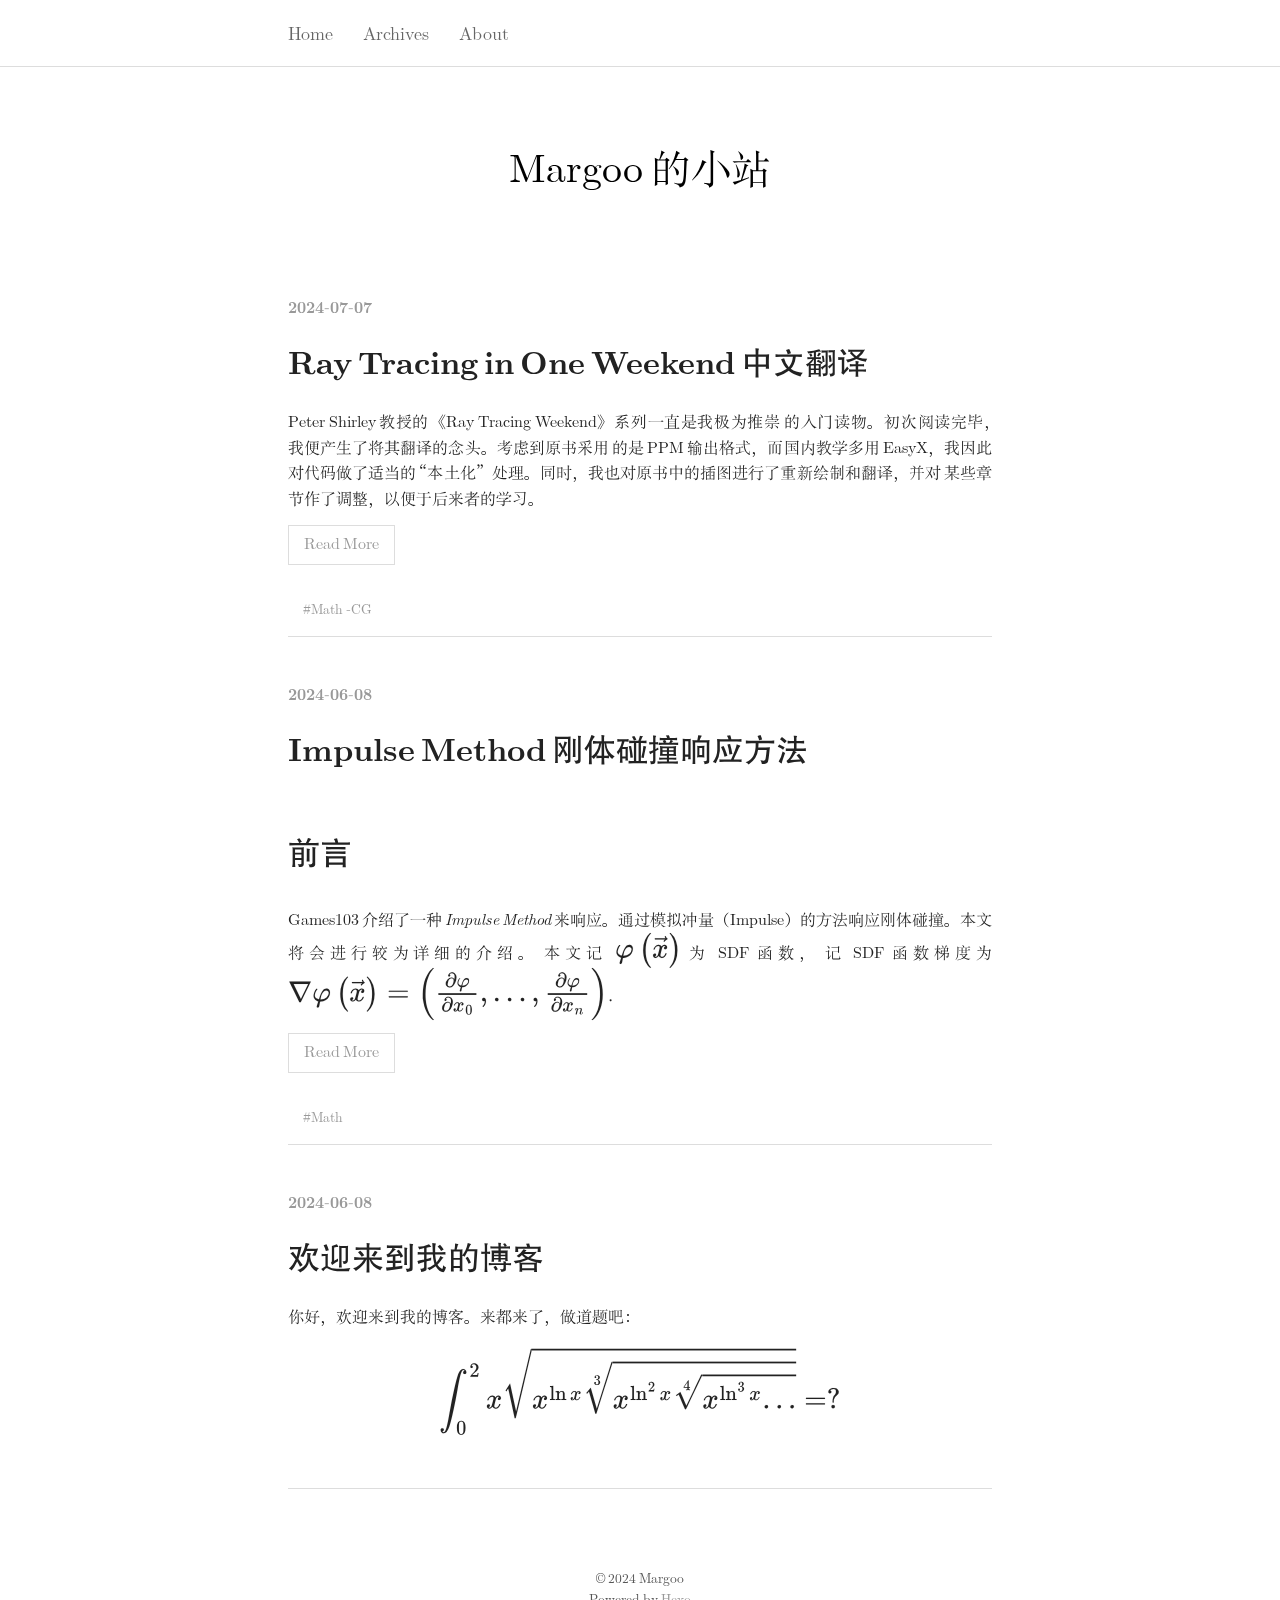
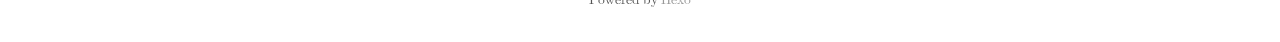
==== commit fc5bd4cb: "Updated" ====
--- a/index.html
+++ b/index.html
@@ -158,6 +158,57 @@
 
       <div id="content" class="outer">
         <section id="main">
+  
+    <article id="post-ray-tracing-translate" class="h-entry article article-type-post" itemprop="blogPost" itemscope itemtype="https://schema.org/BlogPosting">
+  <div class="article-meta">
+    <a href="/2024/07/07/ray-tracing-translate/" class="article-date">
+  <time class="dt-published" datetime="2024-07-07T03:40:43.737Z" itemprop="datePublished">2024-07-07</time>
+</a>
+    
+  </div>
+  <div class="article-inner">
+    
+    
+      <header class="article-header">
+        
+  
+    <h1 itemprop="name">
+      <a class="p-name article-title" href="/2024/07/07/ray-tracing-translate/">Ray Tracing in One Weekend 中文翻译</a>
+    </h1>
+  
+
+      </header>
+    
+    
+    <div class="e-content article-entry" itemprop="articleBody">
+      
+        <p>Peter Shirley 教授的<span class="bd-box"><h-char class="bd bd-end"><h-inner>《</h-inner></h-char></span>Ray
+Tracing Weekend<span class="bd-box"><h-char class="bd bd-beg"><h-inner>》</h-inner></h-char></span>系列一直是我极为推崇
+的入门读物<span class="bd-box"><h-char class="bd bd-beg"><h-inner>。</h-inner></h-char></span>初次阅读完毕<span class="bd-box"><h-char class="bd bd-beg"><h-inner>，</h-inner></h-char></span>我便产生了将其翻译的念头<span class="bd-box"><h-char class="bd bd-beg"><h-inner>。</h-inner></h-char></span>考虑到原书采用
+的是 PPM 输出格式<span class="bd-box"><h-char class="bd bd-beg"><h-inner>，</h-inner></h-char></span>而国内教学多用
+EasyX<span class="bd-box"><h-char class="bd bd-beg"><h-inner>，</h-inner></h-char></span>我因此对代码做了适当的
+<span class="bd-box"><h-char class="bd bd-end"><h-inner>“</h-inner></h-char></span>本土化<span class="bd-box"><h-char class="bd bd-beg"><h-inner>”</h-inner></h-char></span>处理<span class="bd-box"><h-char class="bd bd-beg"><h-inner>。</h-inner></h-char></span>同时<span class="bd-box"><h-char class="bd bd-beg"><h-inner>，</h-inner></h-char></span>我也对原书中的插图进行了重新绘制和翻译<span class="bd-box"><h-char class="bd bd-beg"><h-inner>，</h-inner></h-char></span>并对
+某些章节作了调整<span class="bd-box"><h-char class="bd bd-beg"><h-inner>，</h-inner></h-char></span>以便于后来者的学习<span class="bd-box"><h-char class="bd bd-beg"><h-inner>。</h-inner></h-char></span></p>
+        
+          <p class="article-more-link">
+            <a href="/2024/07/07/ray-tracing-translate/#more">Read More</a>
+          </p>
+        
+      
+    </div>
+    <footer class="article-footer">
+      
+      
+      
+  <ul class="article-tag-list" itemprop="keywords"><li class="article-tag-list-item"><a class="article-tag-list-link" href="/tags/Math-CG/" rel="tag">Math -CG</a></li></ul>
+
+    </footer>
+  </div>
+  
+</article>
+
+
+
   
     <article id="post-impusle-method" class="h-entry article article-type-post" itemprop="blogPost" itemscope itemtype="https://schema.org/BlogPosting">
   <div class="article-meta">
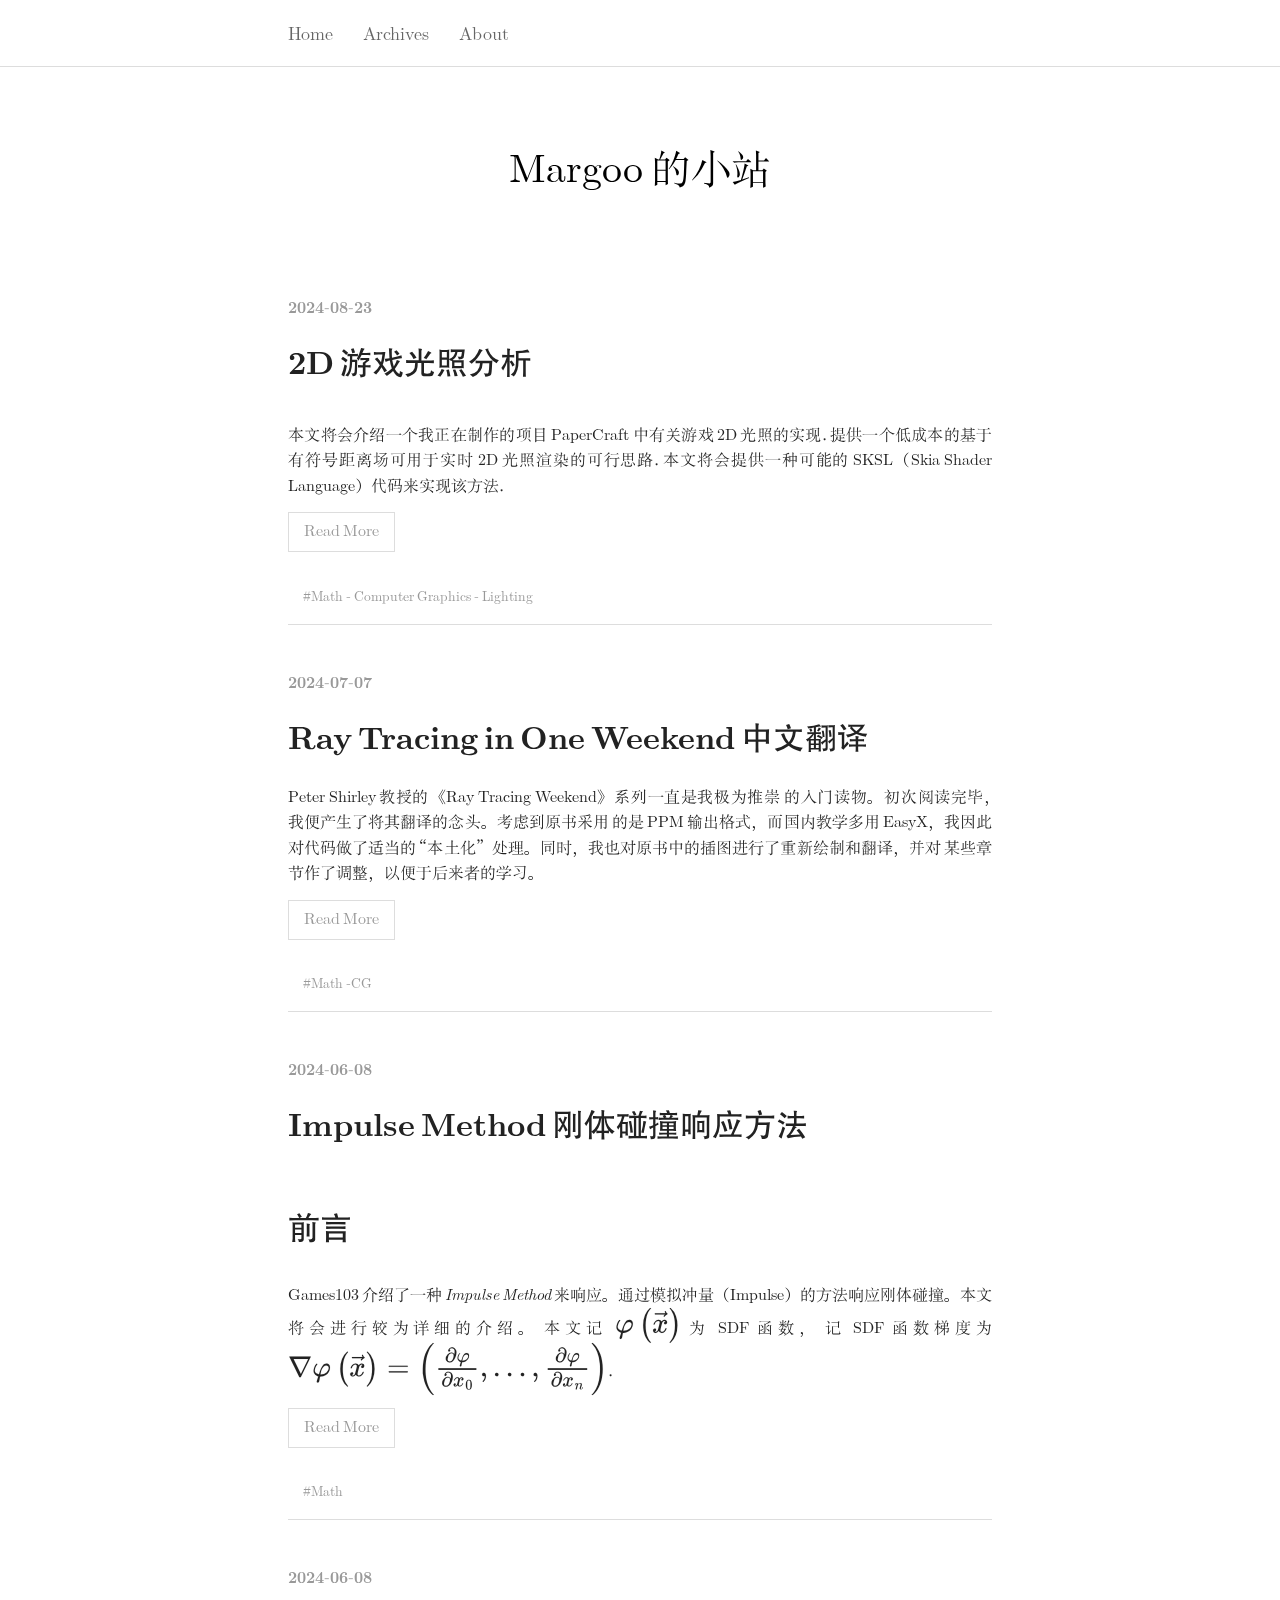
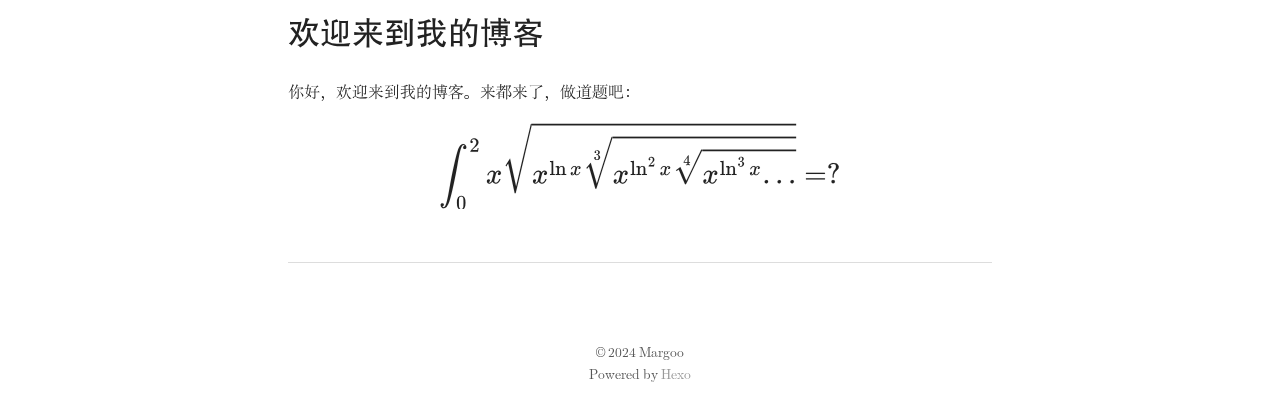
==== commit cc318088: "Site updated: 2024-08-24 00:24:34" ====
--- a/index.html
+++ b/index.html
@@ -158,6 +158,54 @@
 
       <div id="content" class="outer">
         <section id="main">
+  
+    <article id="post-2d-light" class="h-entry article article-type-post" itemprop="blogPost" itemscope itemtype="https://schema.org/BlogPosting">
+  <div class="article-meta">
+    <a href="/2024/08/23/2d-light/" class="article-date">
+  <time class="dt-published" datetime="2024-08-23T09:58:42.431Z" itemprop="datePublished">2024-08-23</time>
+</a>
+    
+  </div>
+  <div class="article-inner">
+    
+    
+      <header class="article-header">
+        
+  
+    <h1 itemprop="name">
+      <a class="p-name article-title" href="/2024/08/23/2d-light/">2D 游戏光照分析</a>
+    </h1>
+  
+
+      </header>
+    
+    
+    <div class="e-content article-entry" itemprop="articleBody">
+      
+        <div align="center">
+<p><img src="./cover.png" alt=""></p>
+</div>
+<p>本文将会介绍一个我正在制作的项目 PaperCraft 中有关游戏 2D 光照的实现. 提供一个低成本的基于有符号距离场可用于实时 2D 光照渲染的可行思路. 本文将会提供一种可能的 SKSL<span class="bd-box"><h-char class="bd bd-end"><h-inner>（</h-inner></h-char></span>Skia Shader Language<span class="bd-box"><h-char class="bd bd-beg"><h-inner>）</h-inner></h-char></span>代码来实现该方法.</p>
+        
+          <p class="article-more-link">
+            <a href="/2024/08/23/2d-light/#more">Read More</a>
+          </p>
+        
+      
+    </div>
+    <footer class="article-footer">
+      
+      
+      
+  <ul class="article-tag-list" itemprop="keywords"><li class="article-tag-list-item"><a class="article-tag-list-link" href="/tags/Math-Computer-Graphics-Lighting/" rel="tag">Math - Computer Graphics - Lighting</a></li></ul>
+
+    </footer>
+  </div>
+  
+</article>
+
+
+
   
     <article id="post-ray-tracing-translate" class="h-entry article article-type-post" itemprop="blogPost" itemscope itemtype="https://schema.org/BlogPosting">
   <div class="article-meta">
